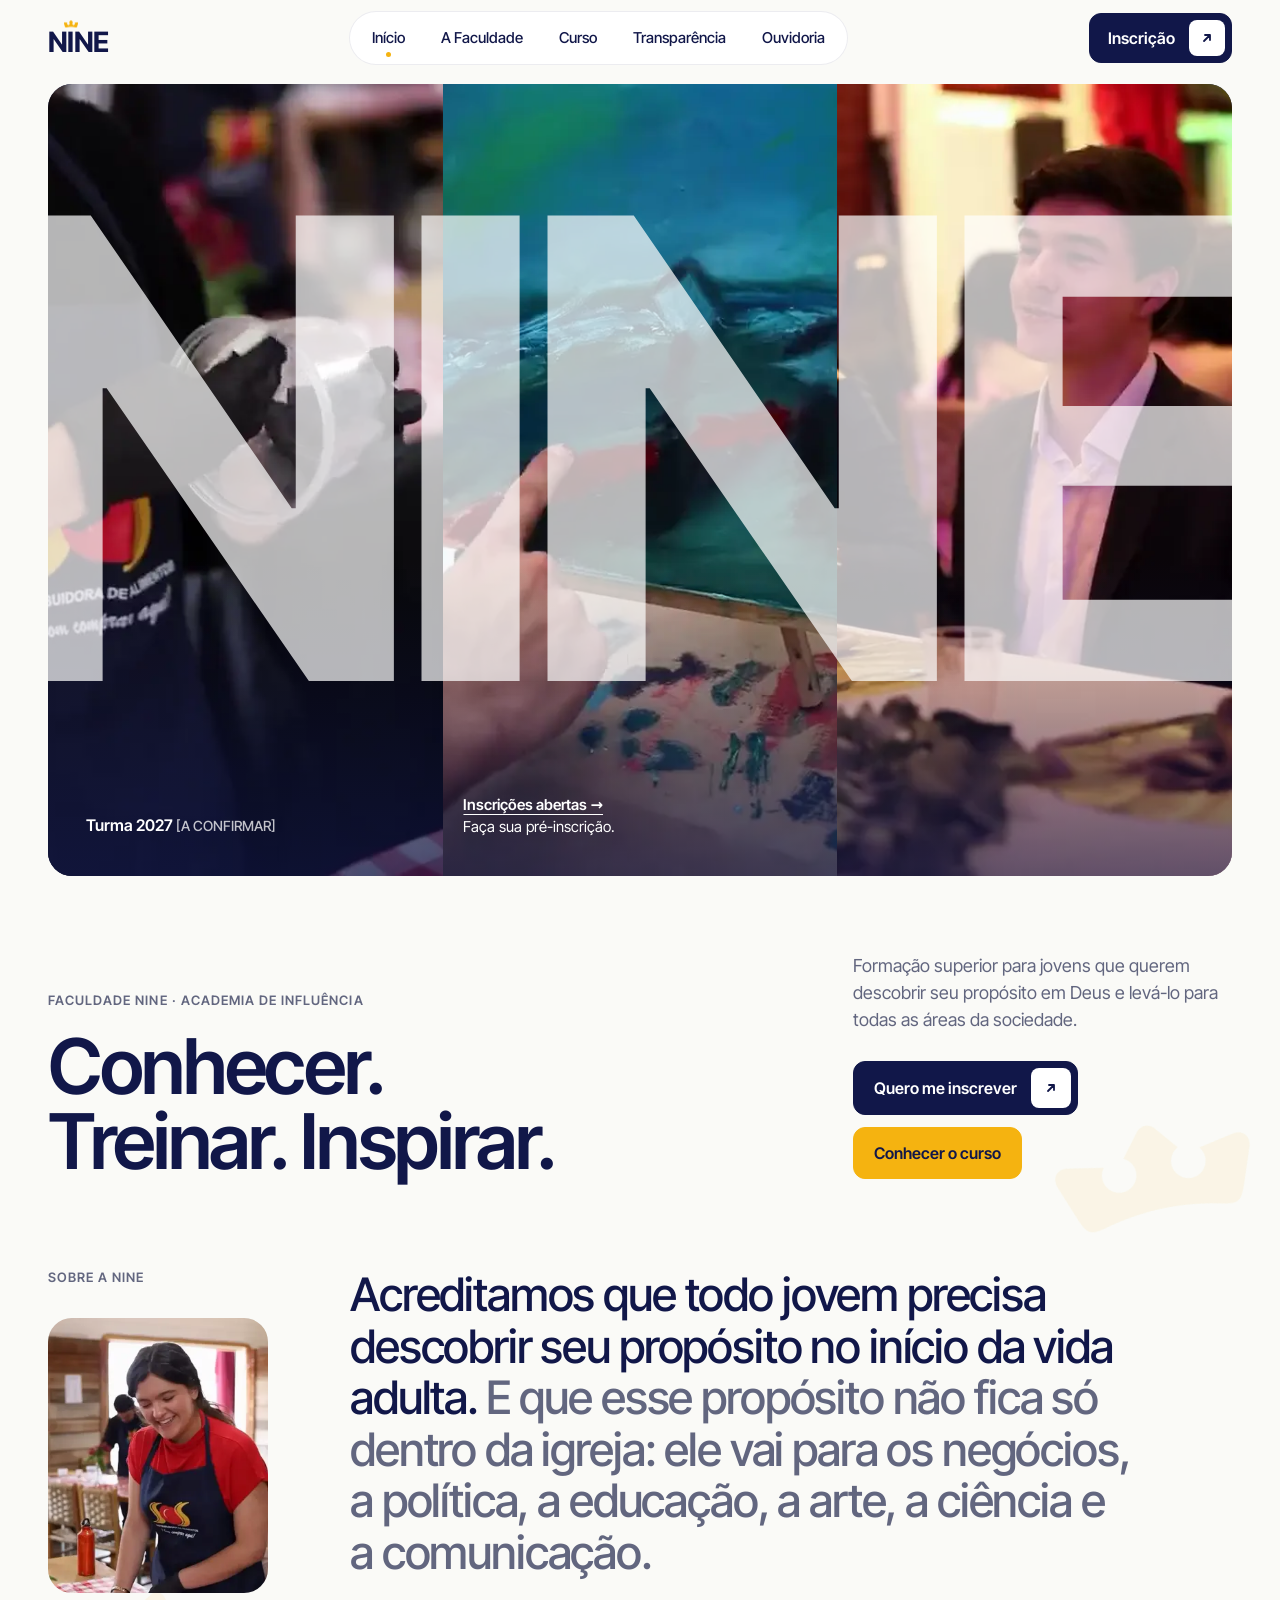
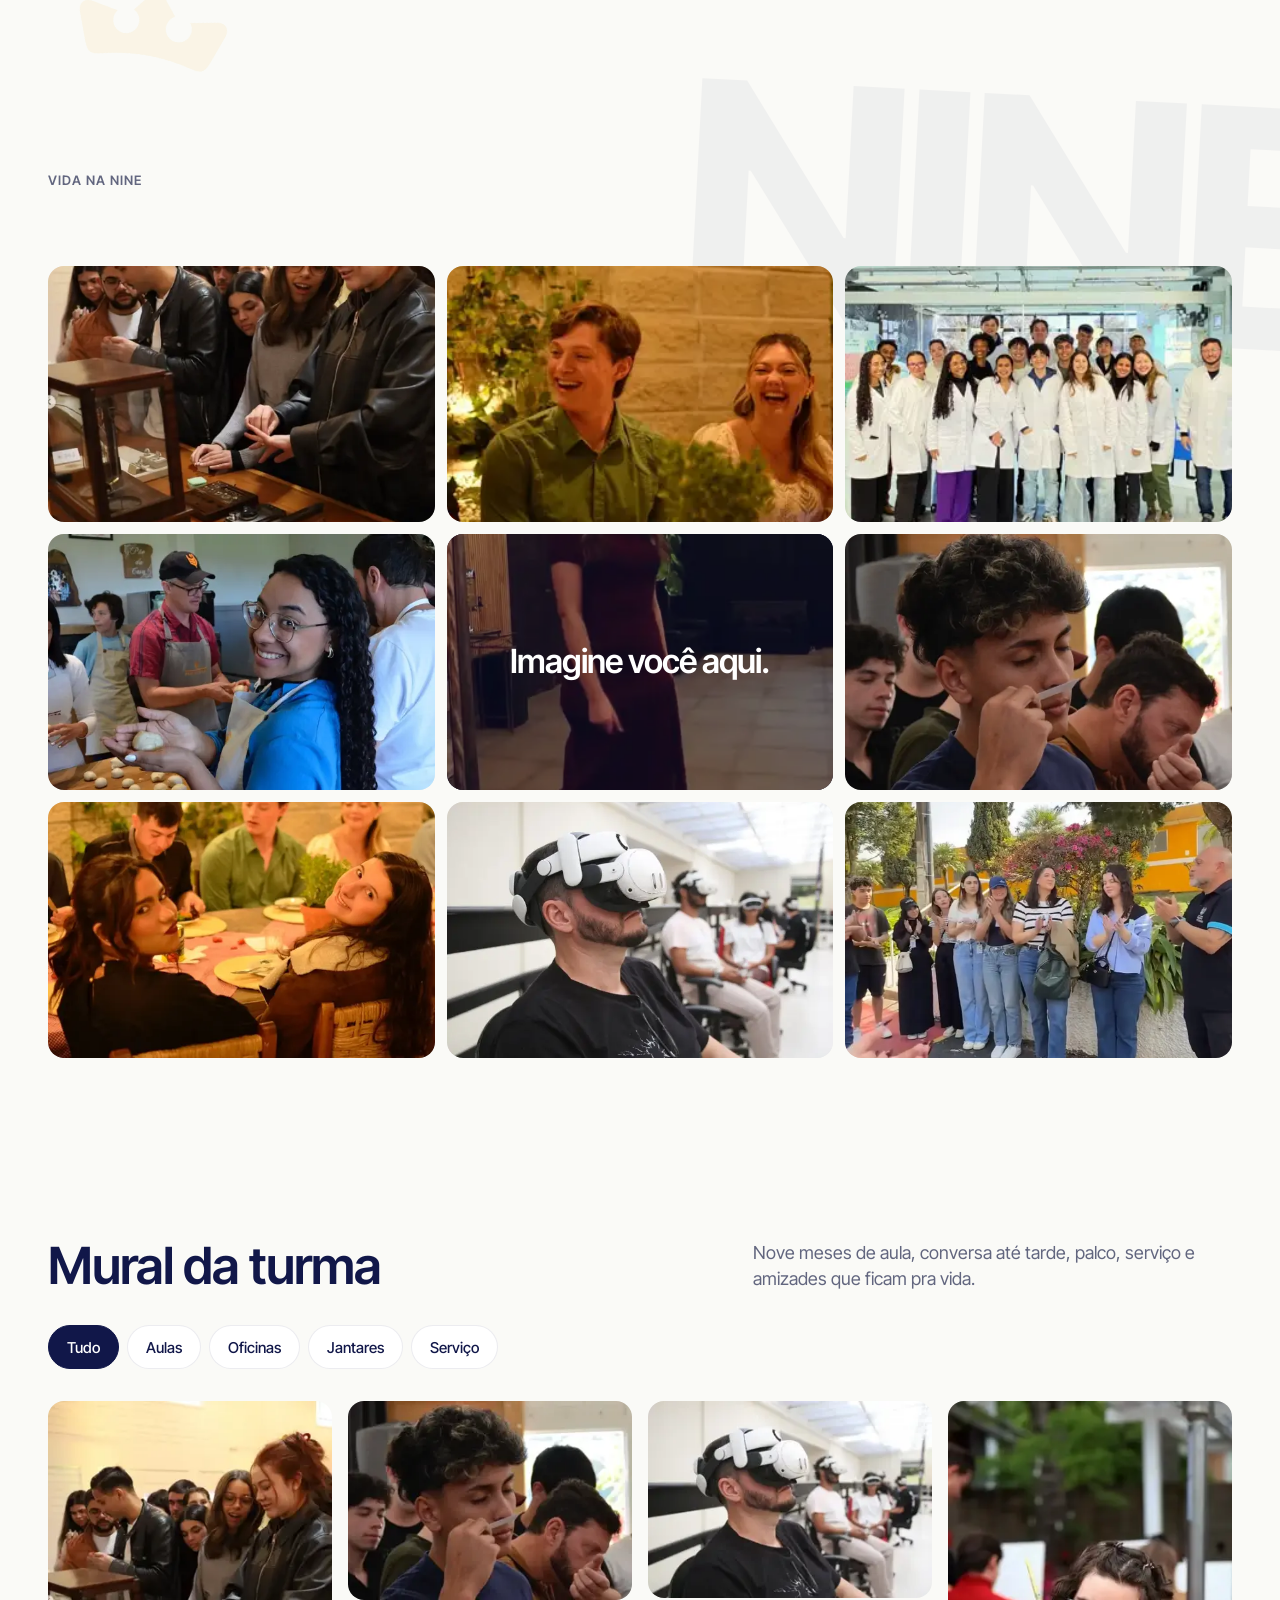
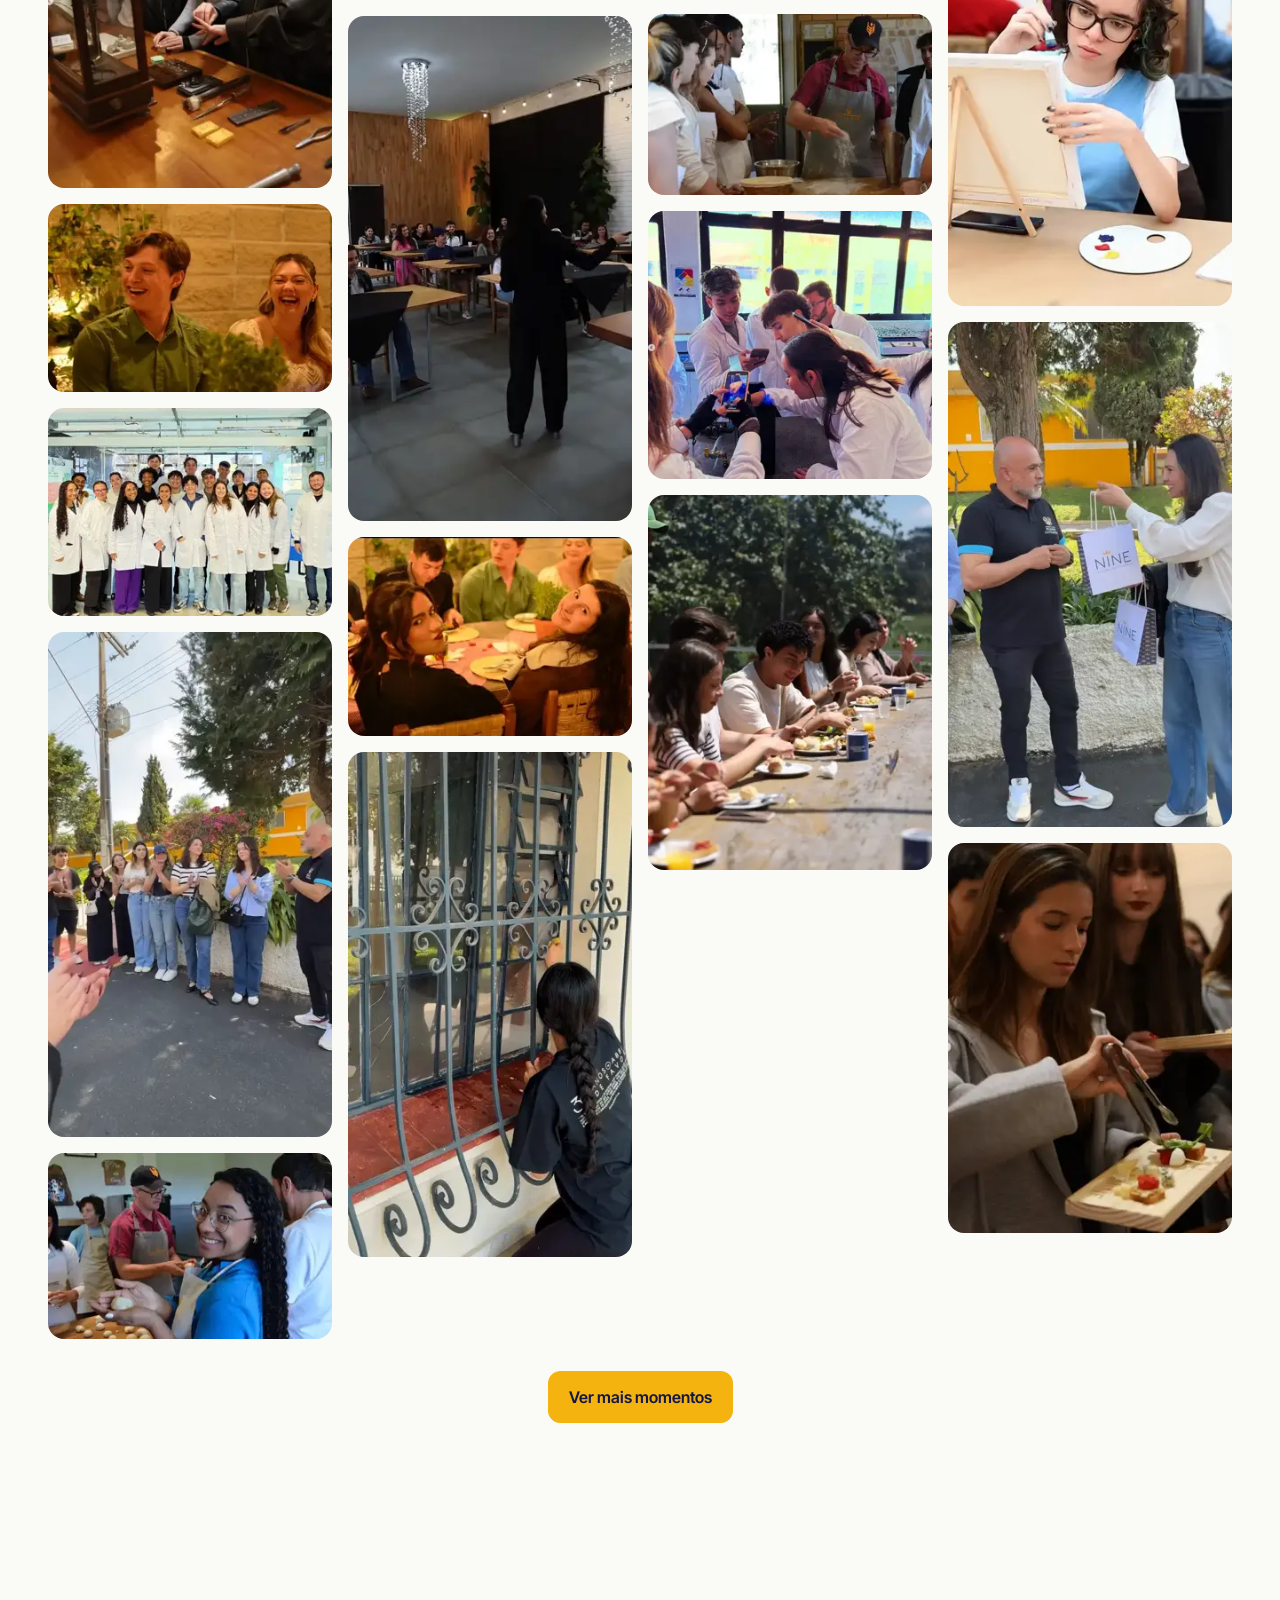
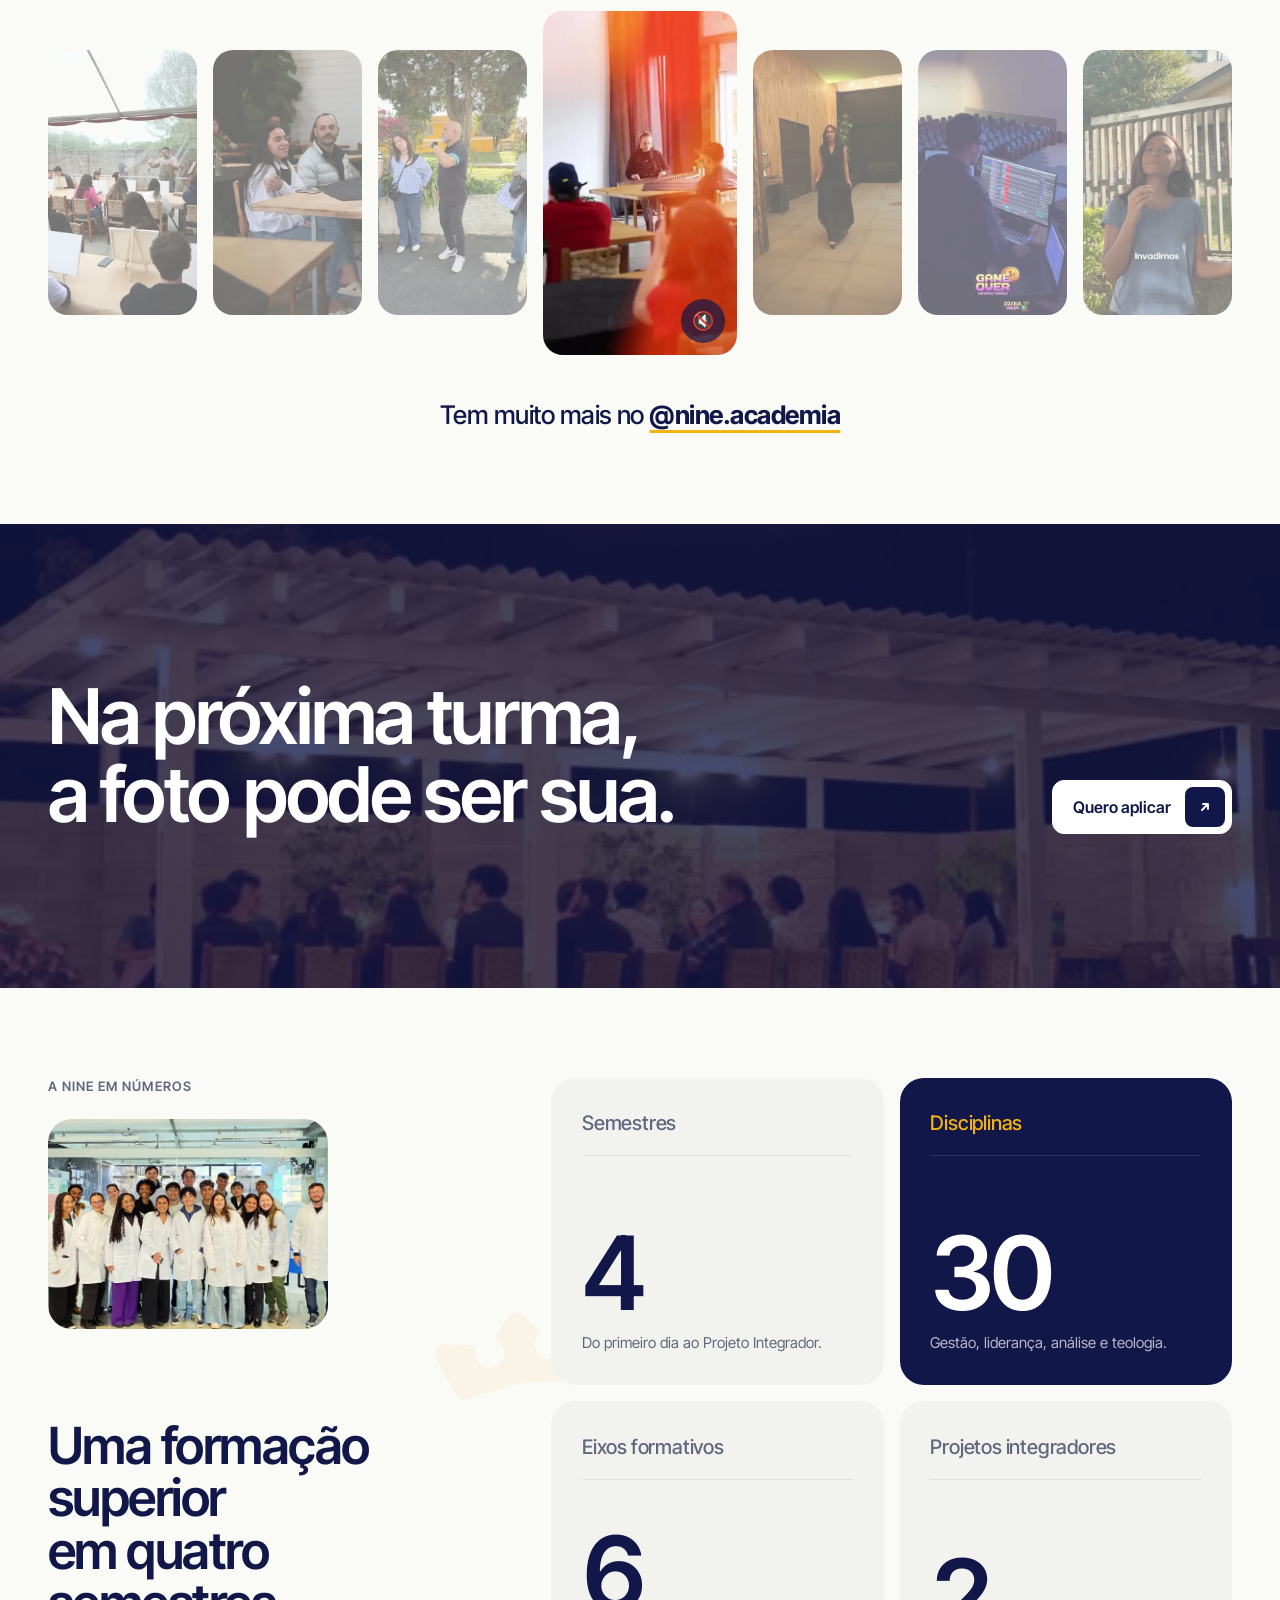
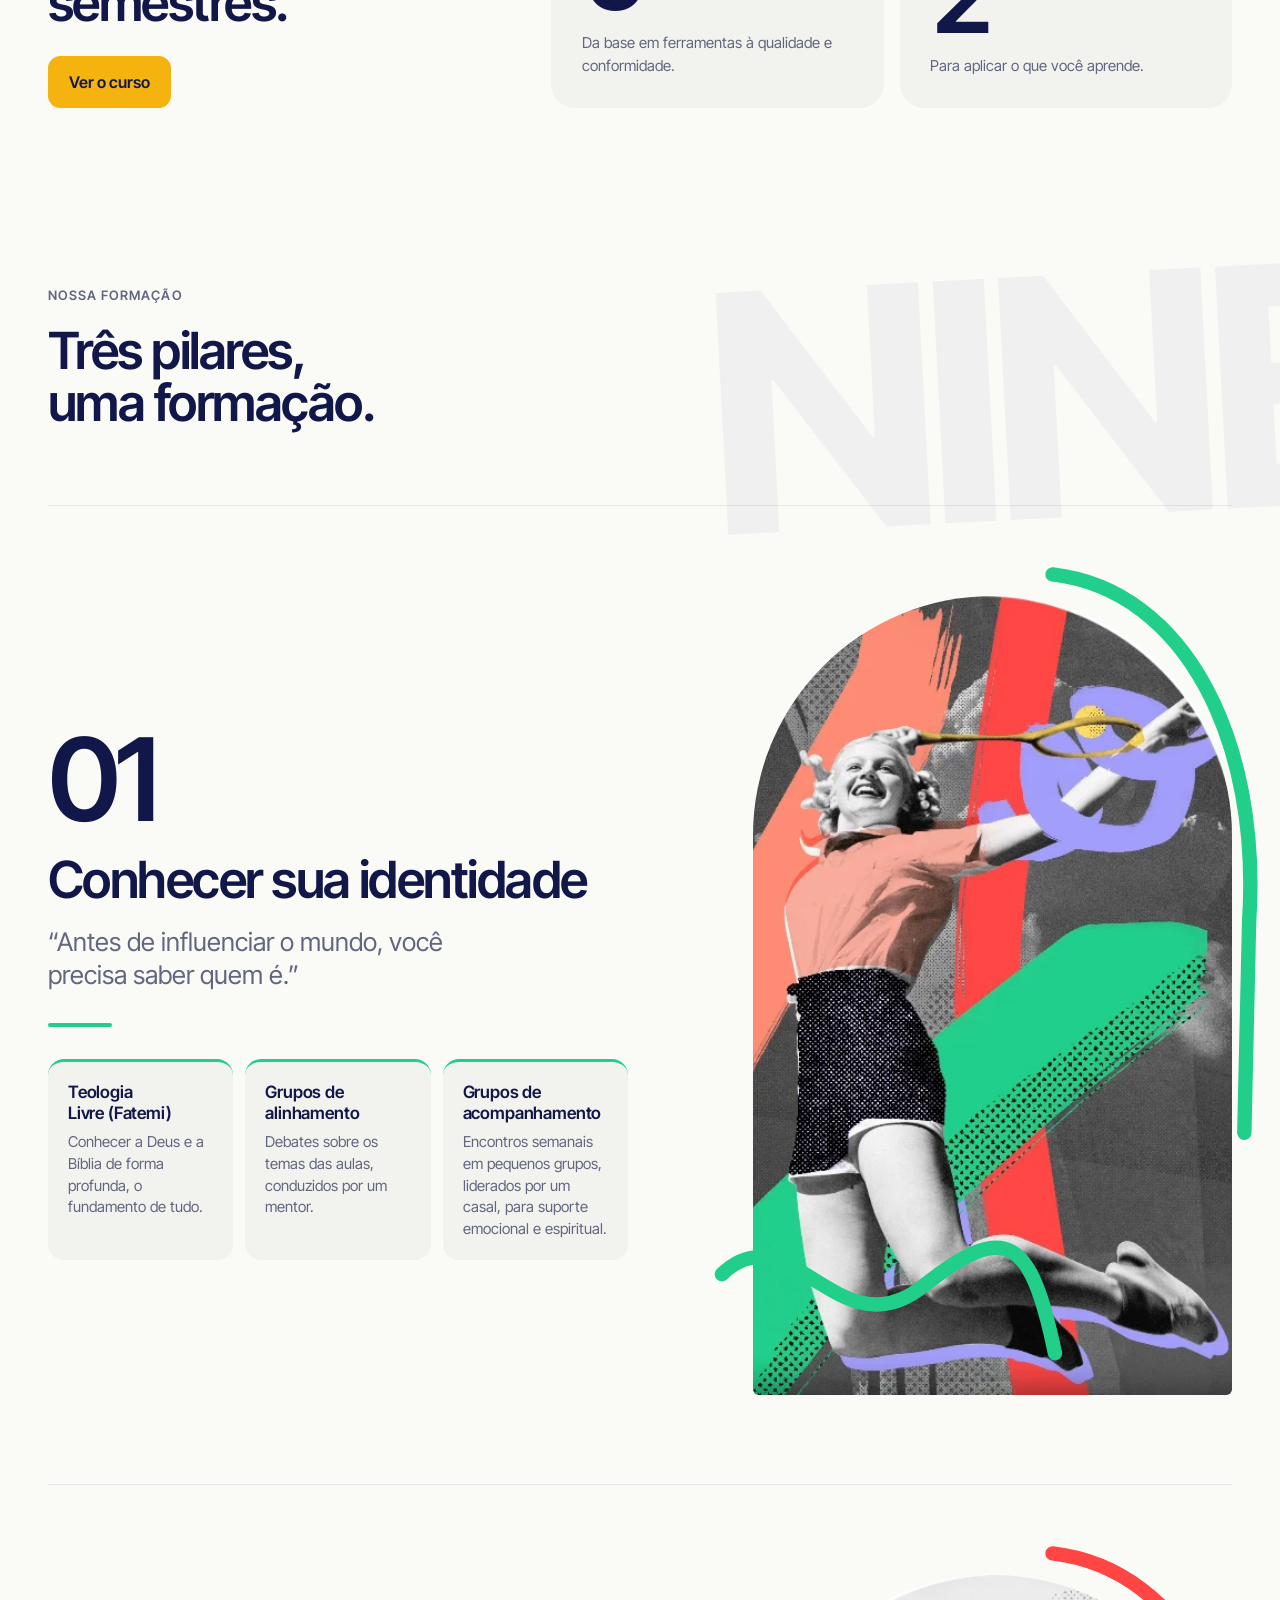
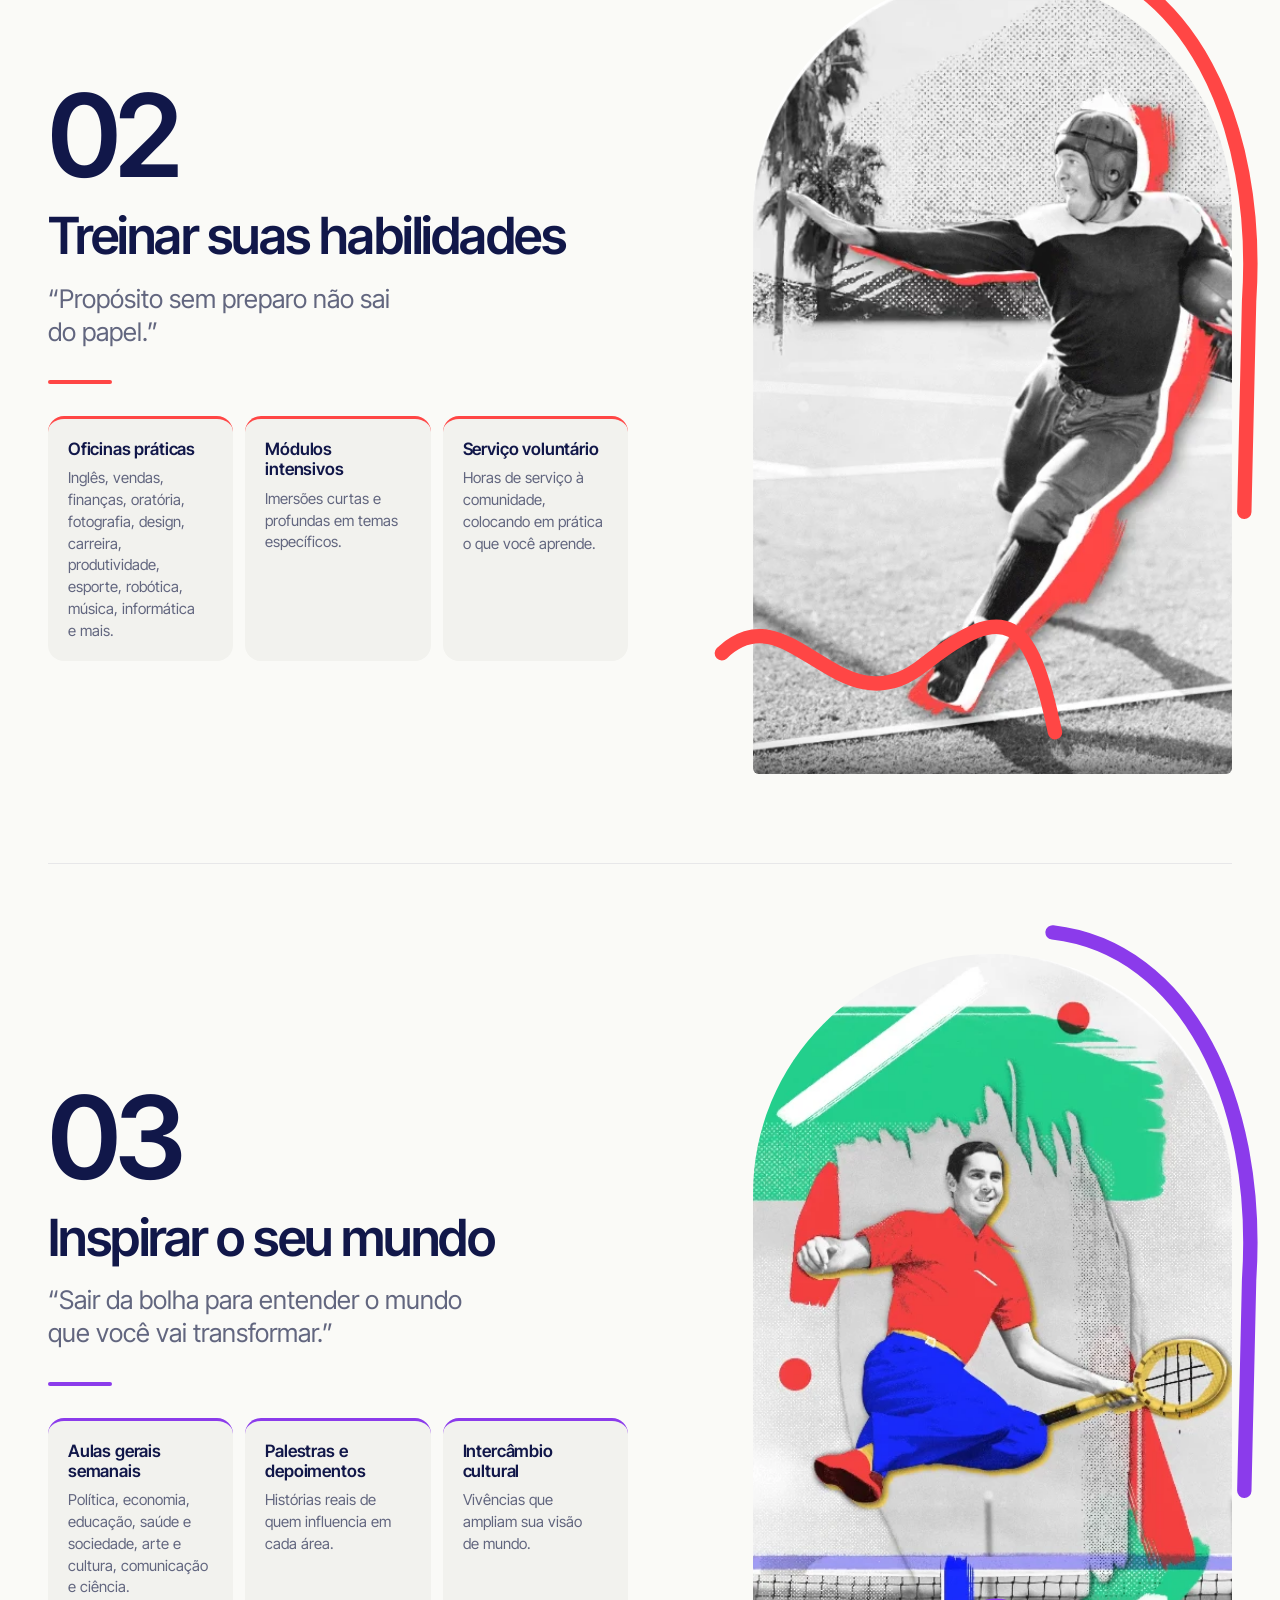
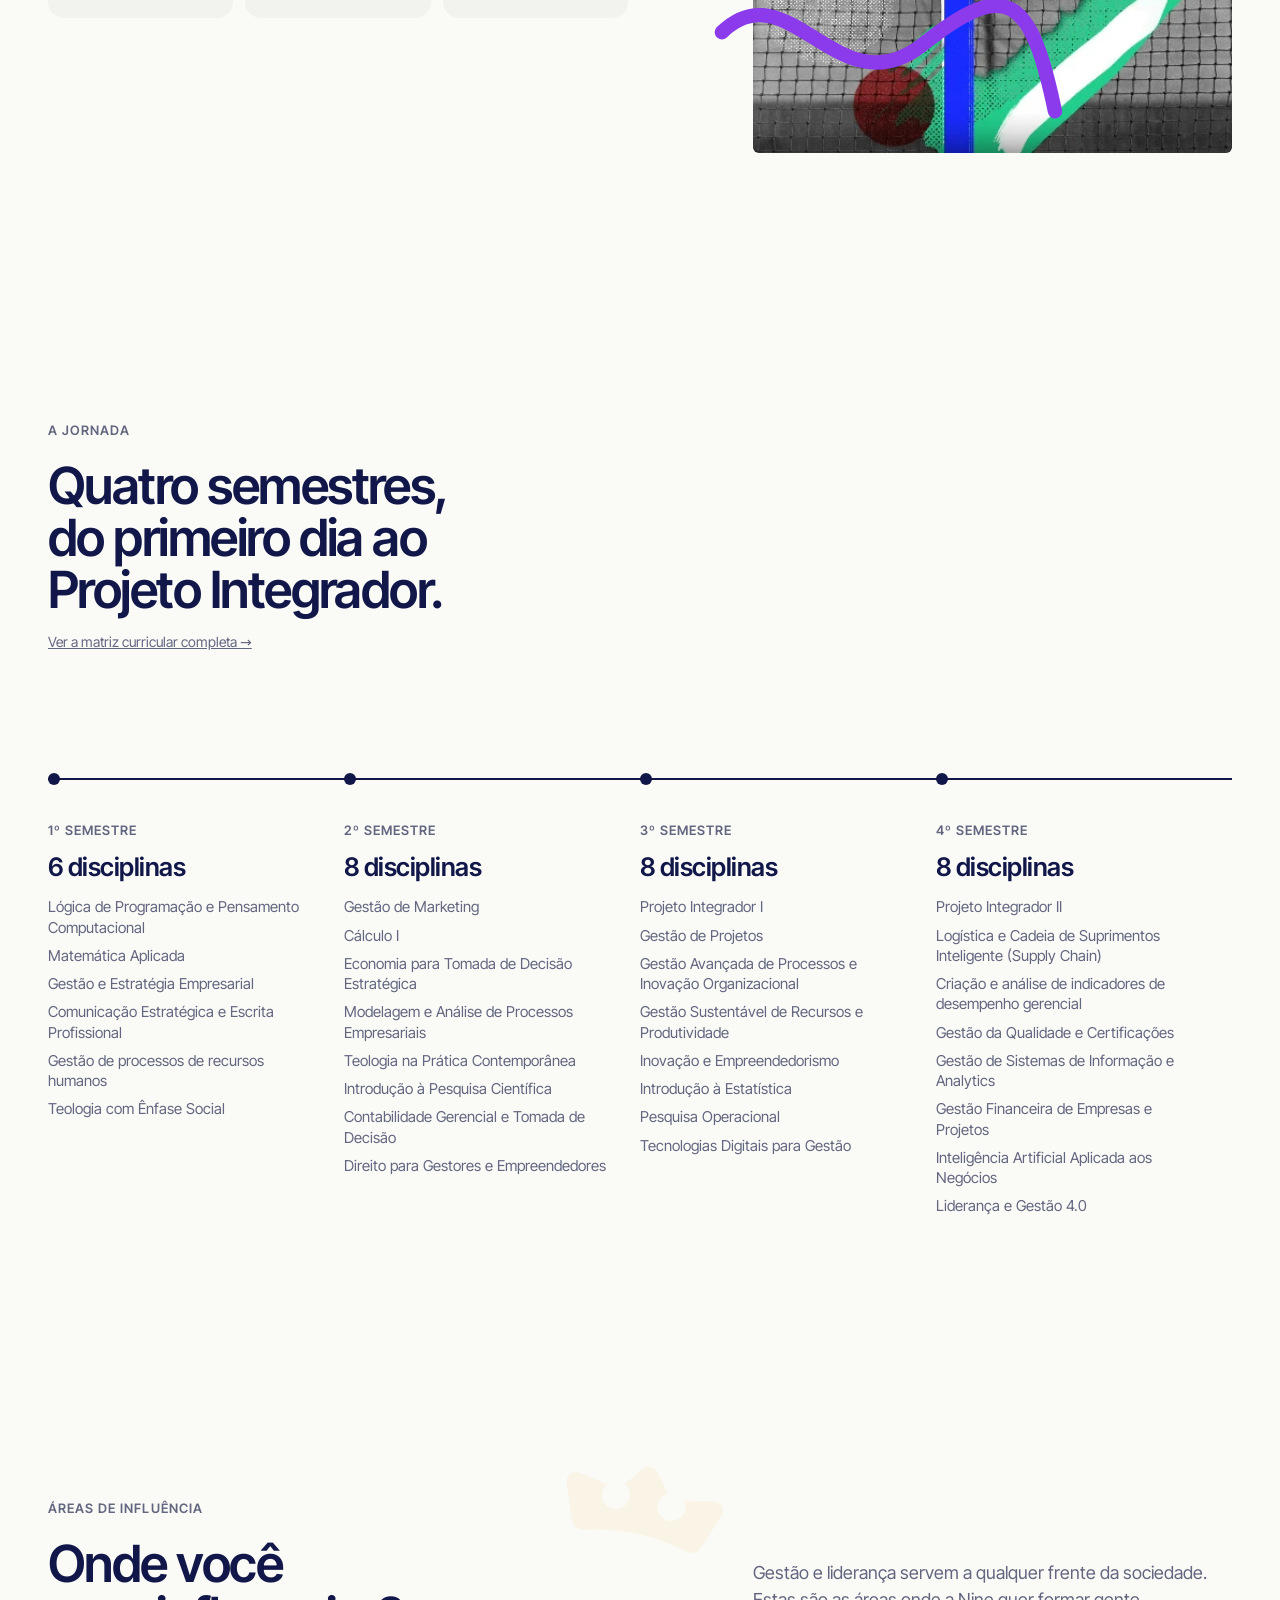
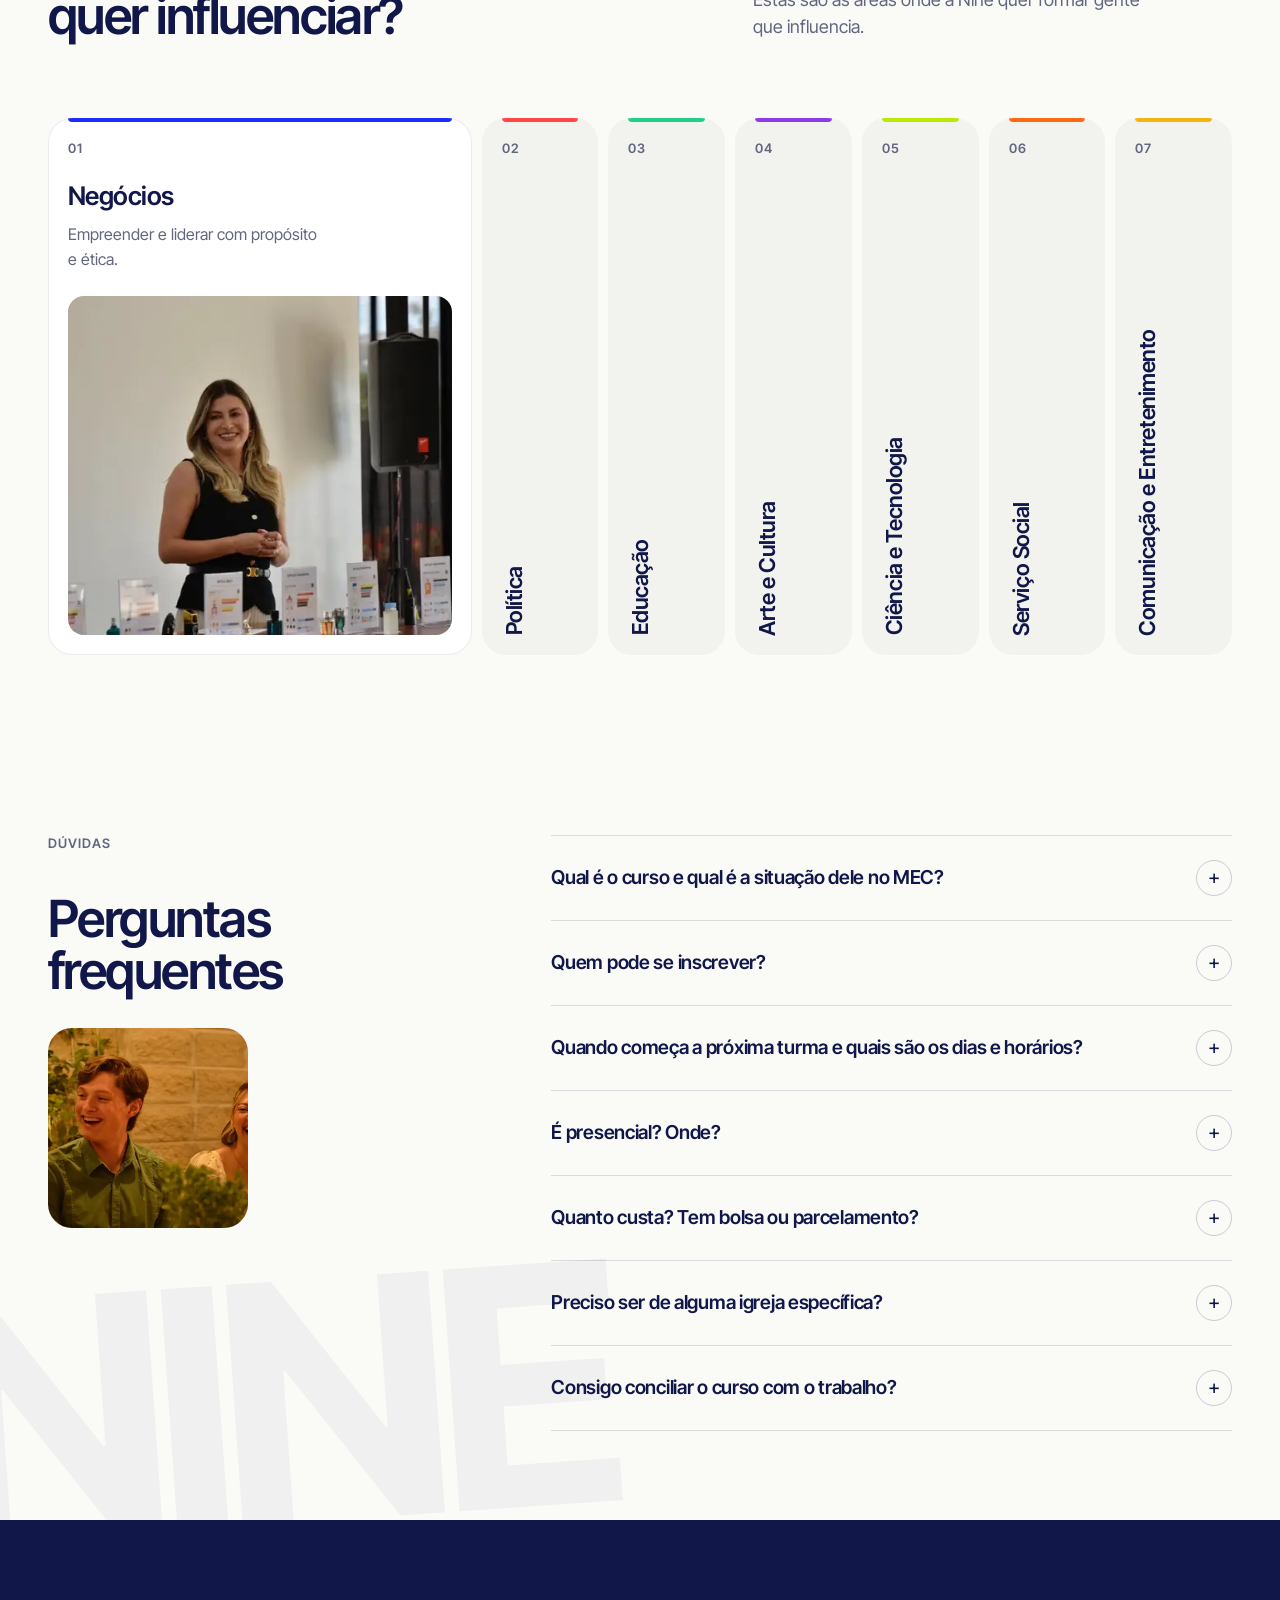
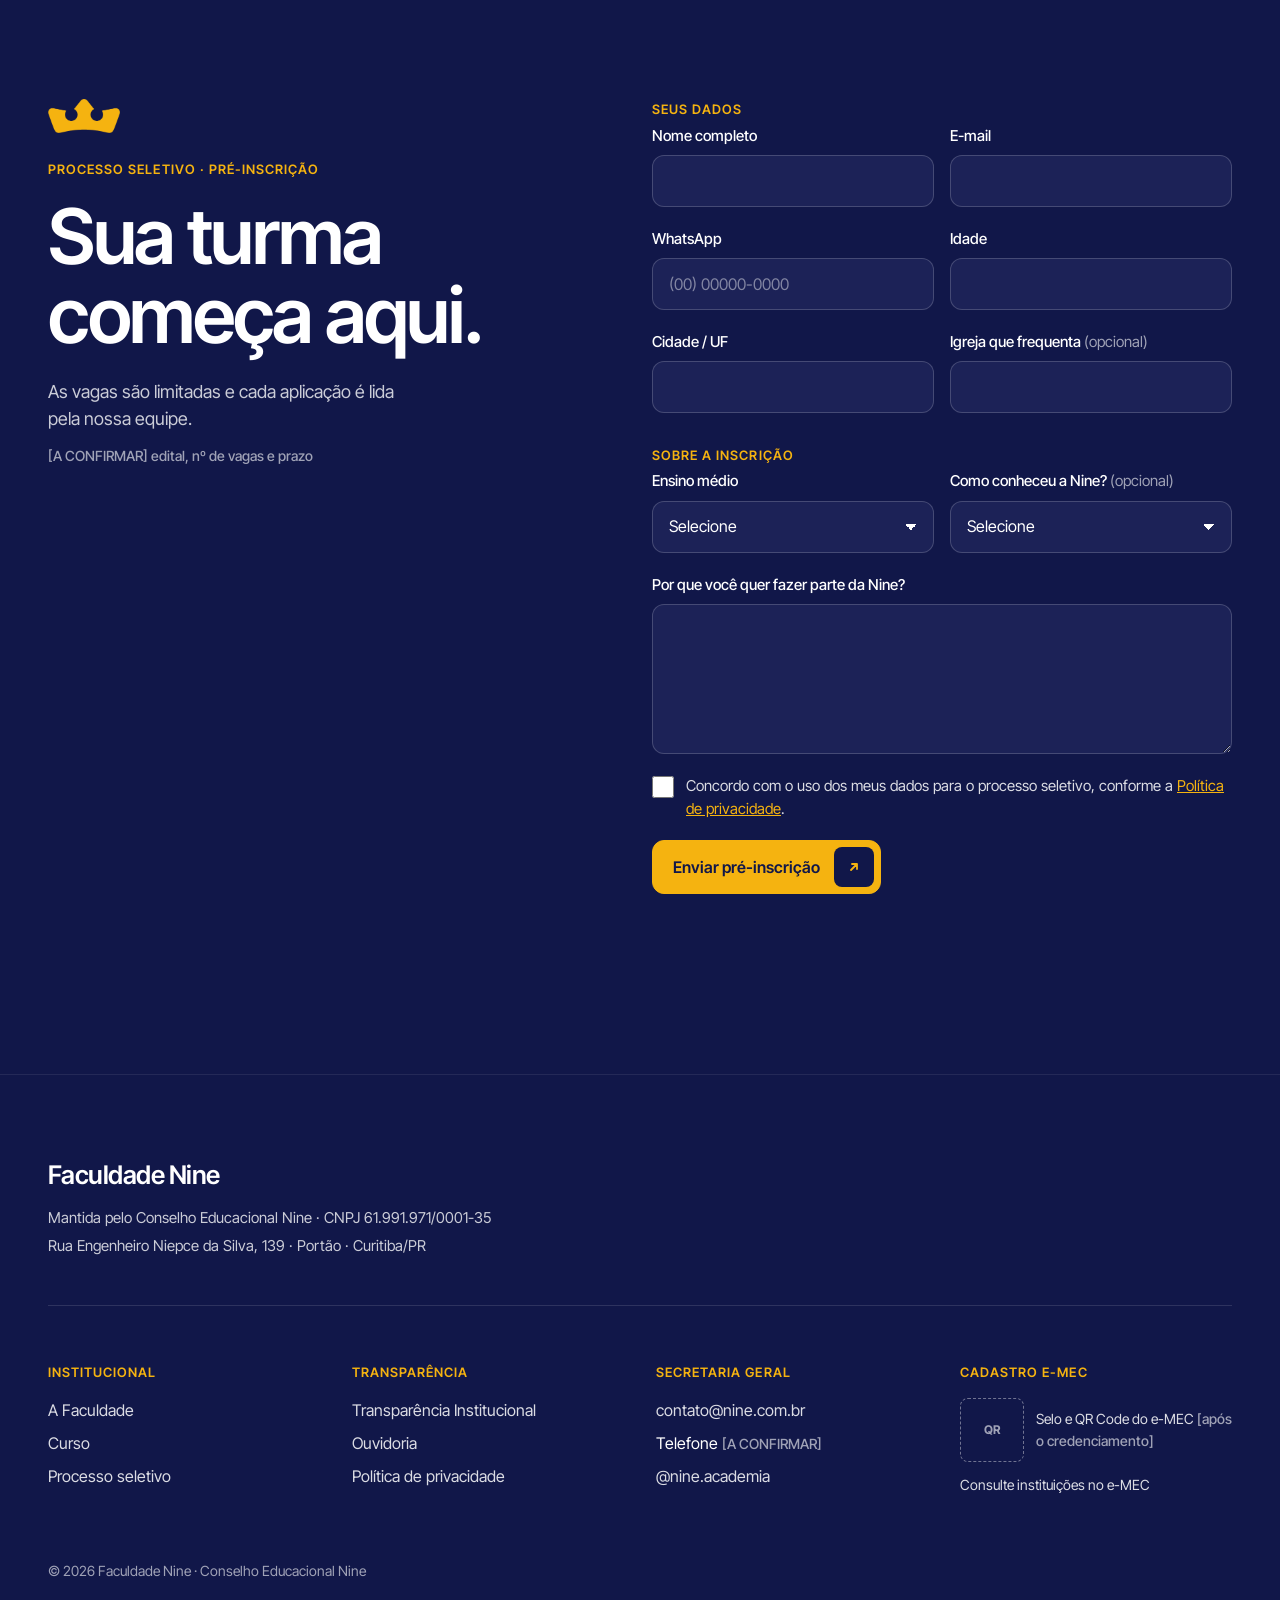
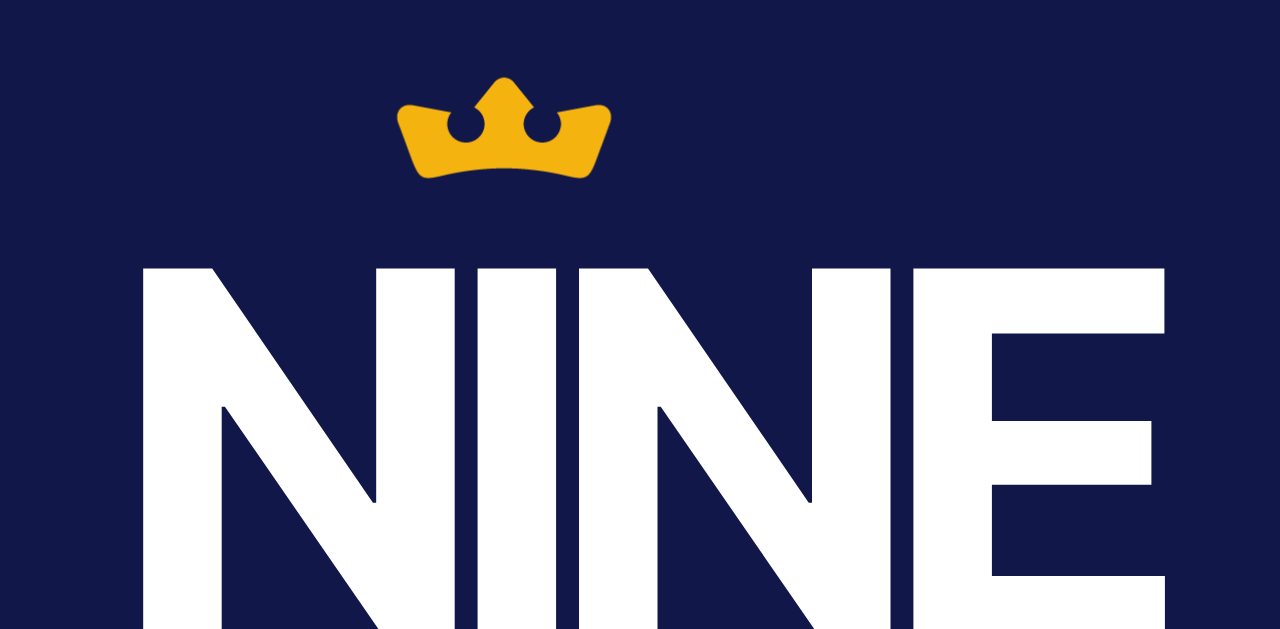
==== index.html @ c45bb71e "FAQ e matriz retráteis, filtro do mural, faixas azuis e CSS embutido - FAQ e semestres da matriz abr" ====
<!doctype html>
<html lang="pt-BR">
<head>
  <meta charset="utf-8">
  <meta name="viewport" content="width=device-width, initial-scale=1">
  <title>Faculdade Nine | Conhecer, Treinar, Inspirar</title>
  <meta name="description" content="Faculdade Nine: formação superior para jovens que querem descobrir seu propósito em Deus e levá-lo para todas as áreas da sociedade. Curitiba/PR.">
  <meta property="og:type" content="website">
  <meta property="og:locale" content="pt_BR">
  <meta property="og:title" content="Faculdade Nine">
  <meta property="og:description" content="Formação superior para jovens. Conhecer, Treinar, Inspirar.">
  <!-- [A CONFIRMAR] og:image 1200×630 com coroa + NINE (Fase 5) -->
  <link rel="icon" type="image/png" href="assets/logo/crown.png">
  <link rel="preload" as="font" type="font/woff2" href="assets/fonts/inter-tight-latin.woff2" crossorigin>
  <link rel="preload" as="image" href="assets/video/hero-1.webp" fetchpriority="high">
  <style id="css">:root{--navy:#111749;--navy-90:#1C2257;--gold:#F5B310;--paper:#FAFAF7;--paper-2:#F2F2EE;--ink:#111749;--ink-muted:#62667F;--line:rgba(17,23,73,.08);--green:#21CF8A;--coral:#FF4645;--violet:#8B3BEB;--blue:#1A2BFA;--lime:#BBEA00;--orange:#FF6A13;--ph:#DCDCE0;--ph-dark:#5E6175;--font:"Inter Tight",system-ui,-apple-system,"Segoe UI",sans-serif;--fs-mega:clamp(5rem,18vw,20rem);--fs-h1:clamp(2.75rem,6vw,5.5rem);--fs-h2:clamp(2rem,4vw,3.5rem);--fs-h3:clamp(1.25rem,2vw,1.75rem);--fs-body:clamp(1rem,1.1vw,1.125rem);--fs-label:.8125rem;--max:1440px;--gutter:24px;--margin:clamp(16px,4vw,48px);--r-card:24px;--r-btn:12px;--r-pill:999px;--r-arc:999px 999px 24px 24px;--space:clamp(96px,14vw,200px);--nav-h:76px}@font-face{font-family:"Inter Tight";font-style:normal;font-weight:400 700;font-display:swap;src:url("assets/fonts/inter-tight-latin.woff2") format("woff2")}*,*::before,*::after{box-sizing:border-box}*{margin:0}html{scroll-behavior:smooth;scroll-padding-top:var(--nav-h);overflow-y:scroll;-webkit-text-size-adjust:100%}body{font-family:var(--font);font-size:var(--fs-body);line-height:1.55;color:var(--ink);background:var(--paper);-webkit-font-smoothing:antialiased;overflow-x:clip}img,video,svg{display:block;max-width:100%}ul,ol{list-style:none;padding:0}a{color:inherit}button,input,select,textarea{font:inherit;color:inherit}h1,h2,h3,h4{font-weight:600;letter-spacing:-0.03em;line-height:1;text-wrap:balance}h1{font-size:var(--fs-h1);line-height:.98}h2{font-size:var(--fs-h2);line-height:1.02}h3{font-size:var(--fs-h3);line-height:1.1;letter-spacing:-0.02em}p{text-wrap:pretty}[hidden]{display:none !important}:focus{outline:2px solid var(--navy);outline-offset:3px;border-radius:4px}.aplicar :focus,.footer :focus,.menu :focus,.cta-band :focus{outline-color:var(--gold)}@media (prefers-reduced-motion:reduce){html{scroll-behavior:auto}*,*::before,*::after{transition-duration:.01ms !important;animation-duration:.01ms !important}}.sr-only{position:absolute;width:1px;height:1px;padding:0;margin:-1px;overflow:hidden;clip-path:inset(50%);white-space:nowrap;border:0}.a11y-bar a{position:absolute;left:16px;top:-100px;z-index:100;background:var(--navy);color:#fff;padding:12px 16px;border-radius:var(--r-btn)}.a11y-bar a:focus{top:16px}.noscript{padding:12px 16px;background:var(--navy);color:#fff;text-align:center}.crown{display:inline-block;aspect-ratio:214 / 101;background:url("assets/logo/crown.png") center / contain no-repeat}.container{width:100%;max-width:var(--max);margin-inline:auto;padding-inline:var(--margin)}.grid-12{display:grid;grid-template-columns:repeat(12,minmax(0,1fr));column-gap:var(--gutter)}main{position:relative;z-index:1}.section{padding-block:calc(var(--space) / 2)}.section-head{margin-bottom:clamp(40px,6vw,80px)}.section-head h2{max-width:16ch}.hero,.section{position:relative;overflow-x:clip}.wm-mark{position:absolute;z-index:-1;pointer-events:none;user-select:none}.wm-mark--crown{opacity:.08}.wm-mark--nine::before{content:"NINE"}.wm-mark--nine{font-size:clamp(8rem,26vw,26rem);font-weight:700;letter-spacing:-0.05em;line-height:.8;color:var(--navy);opacity:.04;white-space:nowrap}@media (max-width:767px){.wm-mark--crown{max-width:120px}}.label{font-size:var(--fs-label);font-weight:600;letter-spacing:.08em;text-transform:uppercase;color:var(--ink-muted);line-height:1.3}.label + h1,.label + h2{margin-top:20px}.lead{font-size:clamp(1.0625rem,1.4vw,1.3125rem);line-height:1.5;color:var(--ink-muted)}.muted{color:var(--ink-muted)}.tbc{color:var(--ink-muted);font-size:.875rem;font-weight:500}.tbc--dark{color:rgba(255,255,255,.6)}.tbc-note{margin-top:16px;font-size:.875rem;color:var(--ink-muted)}.ph{position:relative;display:grid;place-items:center;overflow:hidden;aspect-ratio:var(--ar,auto);background:var(--ph);color:#6E7183;border-radius:var(--r-card);font-size:.75rem;font-weight:600;letter-spacing:.06em;text-transform:uppercase;text-align:center}.ph>span{padding:12px;max-width:26ch}.ph--dark{background:var(--ph-dark);color:rgba(255,255,255,.7)}.photo{position:relative;overflow:hidden;aspect-ratio:var(--ar,auto);background:var(--paper-2);border-radius:var(--r-card)}.photo img,.photo video{position:absolute;inset:0;width:100%;height:100%;object-fit:cover}html:has(dialog[open]){overflow:hidden}.btn{display:inline-flex;align-items:center;gap:14px;min-height:52px;padding:6px 6px 6px 20px;background:var(--navy);color:#fff;border:1px solid var(--navy);border-radius:var(--r-btn);font-weight:600;font-size:1rem;text-decoration:none;cursor:pointer;transition:background-color .2s,color .2s}.btn:hover{background:var(--navy-90)}.btn__icon{display:grid;place-items:center;width:40px;height:40px;border-radius:8px;background:#fff;color:var(--navy)}.btn__icon svg{width:16px;height:16px;fill:none;stroke:currentColor;stroke-width:1.8;stroke-linecap:round;stroke-linejoin:round}.btn--ghost{background:var(--gold);color:var(--navy);border-color:var(--gold);padding-right:20px}.btn--ghost:hover{background:#FFC22E;border-color:#FFC22E}.btn--light{background:#fff;color:var(--navy);border-color:#fff}.btn--light:hover{background:var(--paper-2)}.btn--light .btn__icon{background:var(--navy);color:#fff}.btn--gold{background:var(--gold);color:var(--navy);border-color:var(--gold)}.btn--gold:hover{background:#ffc22e}.btn--gold .btn__icon{background:var(--navy);color:var(--gold)}.btn:disabled{opacity:.5;cursor:not-allowed}.btn-row{display:flex;flex-wrap:wrap;gap:12px}.wm{display:inline-flex;align-items:flex-end;font-weight:700;letter-spacing:-0.02em;line-height:1}.wm__i{position:relative}.wm__i .crown{position:absolute;left:50%;bottom:100%;width:.5em;transform:translate(-50%,-.02em)}.nav{position:fixed;inset:0 0 auto;z-index:50;height:var(--nav-h);display:flex;align-items:center;transition:transform .4s cubic-bezier(.2,.7,.2,1),background-color .3s}.nav.is-hidden{transform:translateY(-100%)}.nav.is-scrolled{background:rgba(250,250,247,.72);backdrop-filter:blur(12px);-webkit-backdrop-filter:blur(12px);border-bottom:1px solid var(--line)}.nav__inner{display:flex;align-items:center;justify-content:space-between;gap:16px}.logo{text-decoration:none;color:var(--navy);padding-top:10px}.logo .wm{font-size:1.75rem}.nav__pill{position:relative;background:#fff;border:1px solid var(--line);border-radius:var(--r-pill);padding:4px}.nav__pill ul{display:flex}.nav__pill a{display:block;padding:10px 18px;border-radius:var(--r-pill);font-size:.9375rem;font-weight:500;text-decoration:none;color:var(--navy)}.nav__pill a:hover{background:var(--paper-2)}.nav__pill a[aria-current="page"]{position:relative}.nav__pill a[aria-current="page"]::after{content:"";position:absolute;left:50%;bottom:3px;width:5px;height:5px;margin-left:-2.5px;border-radius:50%;background:var(--gold)}.nav__cta{min-height:48px;padding-left:18px}.nav__cta .btn__icon{width:36px;height:36px}.nav__burger{display:none;width:48px;height:48px;border-radius:var(--r-btn);background:var(--navy);border:0;cursor:pointer;place-content:center;gap:6px}.nav__burger span[aria-hidden]{display:block;width:20px;height:2px;background:#fff;border-radius:2px}.menu{position:fixed;inset:0;z-index:60;background:var(--navy);color:#fff;display:flex;flex-direction:column;justify-content:center;padding:var(--margin)}.menu__close{position:absolute;top:14px;right:var(--margin);width:48px;height:48px;background:transparent;border:1px solid rgba(255,255,255,.25);border-radius:var(--r-btn);color:#fff;font-size:1.75rem;line-height:1;cursor:pointer}.menu a{display:block;padding:8px 0;font-size:clamp(2.25rem,10vw,3.5rem);font-weight:600;letter-spacing:-0.03em;text-decoration:none}.menu .menu__apply{color:var(--gold)}@media (max-width:1023px){.nav__pill,.nav__cta{display:none}.nav__burger{display:grid}}.hero{padding-top:calc(var(--nav-h) + 8px)}.hero__card{position:relative;height:88vh;min-height:520px;max-height:960px;border-radius:var(--r-card);overflow:hidden;isolation:isolate;color:#fff}.hero__media{position:absolute;inset:-12% 0 0;display:flex;background:var(--navy)}.hero__media video{flex:1 1 0;min-width:0;height:100%;object-fit:cover}@media (max-width:767px){.hero__media video + video{display:none}}.hero__card::after{content:"";position:absolute;inset:0;z-index:1;pointer-events:none;background:linear-gradient(to top,rgba(17,23,73,.65),rgba(17,23,73,0) 40%)}.hero__wordmark{position:absolute;left:50%;top:46%;z-index:2;transform:translate(calc(-50% - .025em),-50%);font-size:clamp(6rem,50vw,48rem);font-weight:700;letter-spacing:-0.05em;line-height:.8;color:rgba(255,255,255,.7);white-space:nowrap;pointer-events:none}.hero__wordmark>span{display:block}.hero__wordmark>span::before{content:"NINE"}.hero__bar{position:absolute;inset:auto 0 0;z-index:3;display:grid;grid-template-columns:1fr 1fr 1fr;align-items:end;gap:24px;padding:clamp(20px,3vw,40px)}.hero__turma{font-weight:600}.hero__turma .tbc{color:rgba(255,255,255,.75)}.hero__news{max-width:34ch;text-decoration:none;font-size:.9375rem;line-height:1.45}.hero__news strong{display:block;font-weight:600;text-decoration:underline;text-underline-offset:4px}.hero__text{margin-top:clamp(40px,6vw,80px);row-gap:32px;align-items:end}.hero__head{grid-column:1 / span 7}.hero__side{grid-column:9 / span 4;display:grid;gap:28px}@media (max-width:1023px){.hero__head,.hero__side{grid-column:1 / -1}.hero__card{height:min(88svh,82vw)}}@media (max-width:767px){.hero__card{height:72vh;min-height:460px}.hero__bar{grid-template-columns:1fr;gap:12px}}.manifesto .grid-12{row-gap:32px}.manifesto__aside{grid-column:1 / span 3;display:grid;gap:32px;align-content:start}.manifesto__face{max-width:220px}.manifesto__text{grid-column:4 / -1;font-size:clamp(1.75rem,3.6vw,3.25rem);font-weight:500;line-height:1.12;letter-spacing:-0.025em;color:var(--navy)}@media (max-width:1023px){.manifesto__aside,.manifesto__text{grid-column:1 / -1}.manifesto__aside{grid-template-columns:1fr auto;align-items:start}.manifesto__face{width:112px}}.zoom{position:relative;display:grid;grid-template-columns:repeat(3,1fr);grid-template-rows:repeat(3,1fr);gap:12px;height:calc(100svh - var(--nav-h) - 32px);min-height:560px;max-height:960px}.zoom__ring{display:contents}.zoom__item,.zoom__center{border-radius:16px}.zoom__item:nth-child(-n+3){grid-row:1}.zoom__item:nth-child(4){grid-area:2 / 1}.zoom__item:nth-child(5){grid-area:2 / 3}.zoom__item:nth-child(n+6){grid-row:3}.zoom__center{grid-area:2 / 2;position:relative;overflow:hidden;background:var(--navy);color:#fff;display:grid;place-items:center}.zoom__center video{position:absolute;inset:0;width:100%;height:100%;object-fit:cover}.zoom__center::after{content:"";position:absolute;inset:0;background:rgba(17,23,73,.35)}.zoom__phrase{position:relative;z-index:1;font-size:clamp(1.25rem,2.6vw,2.5rem);font-weight:600;letter-spacing:-0.03em;line-height:1;padding:16px;text-align:center}@media (max-width:1023px){.zoom{display:block;height:auto;min-height:0;max-height:none}.zoom .zoom__center{aspect-ratio:4 / 5;max-height:80vh;width:100%}.zoom__item{aspect-ratio:4 / 3}.zoom__phrase{font-size:var(--fs-h1)}.zoom__ring{display:flex;gap:12px;margin-top:12px;overflow-x:auto;scroll-snap-type:x mandatory;scrollbar-width:none;margin-inline:calc(var(--margin) * -1);padding-inline:var(--margin)}.zoom__item{flex:0 0 62%;scroll-snap-align:start}}.mural{margin-top:var(--space)}.mural__head{row-gap:16px;align-items:end;margin-bottom:32px}.mural__title{grid-column:1 / span 6;font-size:var(--fs-h2)}.mural__sub{grid-column:8 / -1}.chips{display:flex;flex-wrap:wrap;gap:8px;margin-bottom:32px}.chip{min-height:44px;padding:8px 18px;border-radius:var(--r-pill);background:#fff;border:1px solid var(--line);color:var(--navy);font-size:.9375rem;font-weight:500;cursor:pointer}.chip:hover{border-color:rgba(17,23,73,.25)}.chip[aria-pressed="true"]{background:var(--navy);border-color:var(--navy);color:#fff}.masonry{columns:4;column-gap:16px}.masonry li{break-inside:avoid;margin-bottom:16px}.masonry figure{position:relative}.mural__open{display:block;width:100%;padding:0;border:0;background:var(--paper-2);border-radius:16px;overflow:hidden;cursor:zoom-in}.mural__open img{width:100%;height:auto;transition:transform .6s cubic-bezier(.2,.7,.2,1)}.masonry figcaption{margin-top:8px;font-size:.875rem;color:var(--ink-muted)}@media (hover:hover) and (pointer:fine){.masonry figcaption{position:absolute;left:8px;right:8px;bottom:8px;margin:0;padding:8px 12px;border-radius:10px;background:rgba(17,23,73,.82);color:#fff;opacity:0;transform:translateY(8px);transition:opacity .3s,transform .3s;pointer-events:none}.masonry figure:hover figcaption,.masonry figure:focus-within figcaption{opacity:1;transform:none}.masonry figure:hover img{transform:scale(1.05)}}.mural__more{display:flex;justify-content:center;margin-top:32px}@media (max-width:1023px){.masonry{columns:3}.mural__title,.mural__sub{grid-column:1 / -1}}@media (max-width:767px){.masonry{columns:2;column-gap:12px}.masonry li{margin-bottom:12px}.chips{flex-wrap:nowrap;overflow-x:auto;margin-inline:calc(var(--margin) * -1);padding-inline:var(--margin);scrollbar-width:none}.chip{flex:none}}.reels{margin-top:var(--space)}.reels__track{display:flex;align-items:center;gap:16px;overflow-x:auto;scroll-snap-type:x mandatory;scrollbar-width:none;margin-inline:calc(var(--margin) * -1);padding:8px var(--margin)}.reels__track li{flex:0 0 clamp(180px,17vw,240px);scroll-snap-align:center}.reels__track li.is-active{flex-basis:clamp(220px,21vw,300px)}.reels__track li{position:relative}.reel{display:block;width:100%;aspect-ratio:9 / 16;object-fit:cover;border-radius:20px;background:var(--paper-2);transition:opacity .4s}.reels__track li:not(.is-active) .reel{opacity:.55}.reel__pick{position:absolute;inset:0;border:0;background:none;border-radius:20px;cursor:pointer}.reels__track li.is-active .reel__pick{display:none}.reel__sound{position:absolute;right:12px;bottom:12px;width:44px;height:44px;border-radius:50%;border:0;background:rgba(17,23,73,.7);color:#fff;font-size:1.125rem;cursor:pointer}.reels__track li:not(.is-active) .reel__sound{display:none}.reels__more{margin-top:32px;text-align:center;font-size:var(--fs-h3);font-weight:500;letter-spacing:-0.02em}.reels__more a{font-weight:700;text-decoration-color:var(--gold);text-decoration-thickness:3px;text-underline-offset:6px}@media (min-width:1024px){.reels__track{overflow:visible}.reels__track li{flex:1 1 0}.reels__track li.is-active{flex:1.3 1 0}}@media (max-width:767px){.reels__track li{flex-basis:64%}.reels__track li.is-active{flex-basis:64%}}.cta-band{position:relative;background:var(--navy);color:#fff;overflow:hidden;isolation:isolate}.cta-band__bg{position:absolute;inset:0;z-index:-1;width:100%;height:100%;object-fit:cover;opacity:.22}.cta-band__inner{display:flex;flex-wrap:wrap;align-items:end;justify-content:space-between;gap:32px;padding-block:clamp(96px,12vw,180px)}.cta-band h2{font-size:var(--fs-h1);max-width:14ch}.numeros .grid-12{row-gap:40px}.numeros__aside{grid-column:1 / span 4;display:flex;flex-direction:column;gap:24px}.numeros__aside h2{max-width:12ch}.numeros__face{max-width:280px}.numeros__foot{margin-top:auto;display:grid;gap:28px;justify-items:start}.numeros__cards{grid-column:6 / -1;display:grid;grid-template-columns:1fr 1fr;gap:16px}.stat{display:flex;flex-direction:column;min-height:clamp(240px,24vw,320px);padding:clamp(20px,2.4vw,32px);background:var(--paper-2);border-radius:var(--r-card)}.stat__label{padding-bottom:16px;border-bottom:1px solid var(--line);font-size:1.25rem;font-weight:500;color:var(--ink-muted);letter-spacing:-0.01em}.stat__num{font-variant-numeric:tabular-nums;margin-top:auto;font-size:clamp(4rem,8vw,7rem);font-weight:600;letter-spacing:-0.05em;line-height:.9}.stat__note{margin-top:12px;font-size:.9375rem;color:var(--ink-muted)}.stat__num [data-count]{display:inline-block;min-width:2ch}.stat--navy{background:var(--navy);color:#fff}.stat--navy .stat__label{color:var(--gold);border-color:rgba(255,255,255,.12)}.stat--navy .stat__note{color:rgba(255,255,255,.7)}@media (max-width:1023px){.numeros__aside,.numeros__cards{grid-column:1 / -1}.numeros__face{max-width:240px}}@media (max-width:479px){.numeros__cards{gap:10px}.stat{min-height:200px;padding:18px}.stat__label{font-size:1rem}.stat__note{font-size:.875rem}}.pilar{display:grid;grid-template-columns:repeat(12,minmax(0,1fr));column-gap:var(--gutter);row-gap:48px;align-items:center;padding-block:clamp(48px,7vw,100px);border-top:1px solid var(--line)}.pilar__text{grid-column:1 / span 6}.pilar__media{grid-column:8 / -1}.pilar__num{font-size:clamp(4rem,9vw,8rem);font-weight:600;letter-spacing:-0.05em;line-height:.85;color:var(--navy)}.pilar h3{margin-top:24px;font-size:var(--fs-h2);line-height:1.02;letter-spacing:-0.03em}.pilar__quote{margin-top:20px;font-size:var(--fs-h3);line-height:1.3;color:var(--ink-muted);max-width:30ch}.pilar__bar{display:block;width:64px;height:4px;margin-top:32px;border-radius:4px;background:var(--accent)}.pilar__items{margin-top:32px;display:grid;grid-template-columns:repeat(3,1fr);gap:12px}.pilar__items li{padding:20px;background:var(--paper-2);border-radius:16px;border-top:3px solid var(--accent)}.pilar__items h4{font-size:1.0625rem;letter-spacing:-0.01em;line-height:1.2}.pilar__items p{margin-top:8px;font-size:.9375rem;line-height:1.45;color:var(--ink-muted)}.pilar__media{position:relative;max-width:480px;width:100%;margin-inline:auto}.arc{aspect-ratio:3 / 5;border-radius:var(--r-arc);overflow:hidden;background:var(--paper-2)}.arc img{width:100%;height:100%;object-fit:cover}.brush{position:absolute;inset:0;overflow:visible;pointer-events:none}.brush path{fill:none;stroke:var(--accent);stroke-width:12;stroke-linecap:round;stroke-linejoin:round}@media (max-width:1199px){.pilar__items{grid-template-columns:1fr}}@media (max-width:1023px){.pilar__text,.pilar__media{grid-column:1 / -1}.pilar__media{order:-1}.pilar__media{max-width:400px;width:calc(100% - 24px);margin-inline:12px 0}}.jornada__wrap{position:relative;overflow:hidden;isolation:isolate;padding-block:24px 64px}.jornada__line{display:none}.jornada__track{display:grid;grid-template-columns:repeat(4,minmax(0,1fr));padding-block:24px 40px}.station{position:relative;padding:40px 24px 0 0;border-top:2px solid var(--navy)}.station::before{content:"";position:absolute;top:-7px;left:0;width:12px;height:12px;border-radius:50%;background:var(--navy)}.station__month{font-size:var(--fs-label);font-weight:600;letter-spacing:.08em;text-transform:uppercase;color:var(--ink-muted)}.station__focus{margin-top:12px;font-size:var(--fs-h3);font-weight:600;letter-spacing:-0.02em;line-height:1.15;max-width:12ch}.station__text{margin-top:12px}.station__list{margin-top:16px;display:grid;gap:8px;font-size:.9375rem;line-height:1.35;color:var(--ink-muted)}.station--mark{flex-basis:clamp(240px,22vw,300px);border-top-color:var(--gold)}.station--mark::before{width:18px;height:18px;top:-10px;background:var(--gold);box-shadow:0 0 0 4px var(--paper)}.station--mark .station__focus{padding:12px 16px;margin-right:16px;background:var(--navy);color:#fff;border-radius:var(--r-btn);max-width:none}@media (max-width:1023px){.jornada__wrap{padding-block:0}.jornada__track{grid-template-columns:1fr;padding-block:0}.station{border-top:0;border-left:2px solid var(--navy);padding:0 0 36px 32px}.station::before{top:2px;left:-7px}.station--mark{border-left-color:var(--gold)}.station--mark::before{left:-10px}.station__focus{max-width:none}}.trilhas .section-head{row-gap:20px;align-items:end}.trilhas__head{grid-column:1 / span 6}.trilhas__head h2{max-width:14ch}.trilhas__sub{grid-column:8 / -1}.paths{display:flex;gap:10px;height:clamp(480px,42vw,580px)}.path{position:relative;flex:1 1 0;min-width:0;overflow:hidden;display:flex;flex-direction:column;padding:20px;background:var(--paper-2);border-radius:var(--r-card);cursor:pointer;outline-offset:3px;transition:flex-grow .6s cubic-bezier(.2,.7,.2,1),background-color .3s}.path::before{content:"";position:absolute;left:20px;right:20px;top:0;height:4px;border-radius:0 0 4px 4px;background:var(--accent)}.path__n{font-size:var(--fs-label);font-weight:600;letter-spacing:.08em;color:var(--ink-muted)}.path h3{margin-top:auto;font-size:1.375rem;letter-spacing:-0.02em;white-space:nowrap;writing-mode:vertical-rl;transform:rotate(180deg)}.path p,.path__img{display:none}.path__img{aspect-ratio:16 / 10;flex:none;margin-top:16px;border-radius:16px}@media (min-width:1024px){.path.is-open{flex-grow:5;background:#fff;box-shadow:inset 0 0 0 1px var(--line)}.path.is-open h3{writing-mode:horizontal-tb;transform:none;font-size:var(--fs-h3);white-space:normal;margin-top:24px}.path.is-open :is(p,.path__img){display:block}.path.is-open .path__img{display:grid;margin-top:24px;flex:1 1 0;min-height:180px;aspect-ratio:auto}.path p{margin-top:12px;color:var(--ink-muted);max-width:32ch}}@media (max-width:1023px){.trilhas__head,.trilhas__sub{grid-column:1 / -1}.paths{height:auto;overflow-x:auto;scroll-snap-type:x mandatory;scrollbar-width:none;margin-inline:calc(var(--margin) * -1);padding-inline:var(--margin);gap:12px}.path{flex:0 0 min(78%,340px);scroll-snap-align:start;min-height:380px;background:#fff;box-shadow:inset 0 0 0 1px var(--line)}.path h3{writing-mode:horizontal-tb;transform:none;margin-top:20px;font-size:var(--fs-h3);white-space:normal}.path p{display:block;margin-top:10px;color:var(--ink-muted)}.path__img{display:grid;margin-top:auto;aspect-ratio:1}}.mentores__grid{display:grid;grid-template-columns:repeat(4,1fr);gap:16px}.mentor img{filter:grayscale(1);transition:filter .4s}.mentor:hover img{filter:none}.mentor h3{margin-top:16px;font-size:1.25rem}.mentor p{color:var(--ink-muted);font-size:.9375rem}.parceria{margin-top:48px;display:flex;flex-wrap:wrap;gap:8px 16px;align-items:baseline;font-weight:600}.depo__grid{display:grid;grid-template-columns:repeat(3,1fr);gap:24px}.depo .reel{margin-bottom:20px;max-width:300px}.depo__before{color:var(--ink-muted)}.depo__after{margin-top:8px;font-weight:600}.depo .label{display:block;margin-bottom:4px}.depo__who{margin-top:12px;font-size:.875rem;color:var(--ink-muted)}@media (max-width:1023px){.mentores__grid{grid-template-columns:repeat(2,1fr)}.depo__grid{grid-template-columns:1fr;max-width:420px}}.faq .grid-12{row-gap:40px}.faq__head{grid-column:1 / span 4;display:grid;gap:20px;align-content:start}.faq__face{max-width:200px;margin-top:12px}.faq__list{grid-column:6 / -1;border-top:1px solid rgba(17,23,73,.14)}.faq details{border-bottom:1px solid rgba(17,23,73,.14);overflow:hidden}.faq summary{display:flex;justify-content:space-between;align-items:center;gap:24px;padding:24px 0;font-size:clamp(1.0625rem,1.5vw,1.375rem);font-weight:600;letter-spacing:-0.015em;cursor:pointer;list-style:none}.faq summary::-webkit-details-marker{display:none}.faq summary::after{content:"+";flex:none;display:grid;place-items:center;width:36px;height:36px;border-radius:50%;border:1px solid rgba(17,23,73,.2);font-weight:400;font-size:1.25rem}.faq details[open] summary::after{content:"−";background:var(--navy);color:#fff;border-color:var(--navy)}.faq details p{padding:0 48px 24px 0}@media (max-width:1023px){.faq__head,.faq__list{grid-column:1 / -1}.faq__face{display:none}}.aplicar{position:relative;z-index:1;background:var(--navy);color:#fff;padding-block:var(--space)}.aplicar .grid-12{row-gap:48px}.aplicar__head{grid-column:1 / span 5;align-self:start}.aplicar__crown{display:block;width:72px;margin-bottom:28px}.aplicar h2{font-size:var(--fs-h1);max-width:10ch}.aplicar .lead{margin-top:24px;color:rgba(255,255,255,.78);max-width:36ch}.aplicar .tbc{display:block;margin-top:12px}.form{grid-column:7 / -1;display:grid;grid-template-columns:1fr 1fr;gap:20px 16px}.form fieldset{grid-column:1 / -1;display:grid;grid-template-columns:1fr 1fr;gap:20px 16px;min-width:0;margin:0;padding:0;border:0}.form legend{grid-column:1 / -1;padding:0 0 4px;font-size:var(--fs-label);font-weight:600;letter-spacing:.08em;text-transform:uppercase;color:var(--gold)}.form fieldset + fieldset{margin-top:12px}.field{display:grid;gap:8px;align-content:start}.field--full{grid-column:1 / -1}.field label{font-size:.9375rem;font-weight:500}.field .opt{color:rgba(255,255,255,.6);font-weight:400}.field input:not([type="checkbox"]),.field select,.field textarea{width:100%;min-height:52px;padding:12px 16px;background:var(--navy-90);color:#fff;border:1px solid rgba(255,255,255,.18);border-radius:var(--r-btn)}.field select{appearance:none;background-image:linear-gradient(45deg,transparent 50%,#fff 50%),linear-gradient(135deg,#fff 50%,transparent 50%);background-position:calc(100% - 22px) 50%,calc(100% - 16px) 50%;background-size:6px 6px;background-repeat:no-repeat;padding-right:44px}.field select option{color:var(--navy);background:#fff}.field textarea{resize:vertical}.field :is(input,select,textarea):focus{outline:2px solid var(--gold);outline-offset:1px;border-color:transparent}.field input::placeholder{color:rgba(255,255,255,.45)}.field--check{display:flex;align-items:flex-start;gap:12px}.field--check input{width:22px;height:22px;margin-top:2px;flex:none;accent-color:var(--gold)}.field--check label{font-weight:400;color:rgba(255,255,255,.85)}.field--check a{color:var(--gold)}.field--hp{display:none}@media (max-width:1023px){.aplicar__head,.form{grid-column:1 / -1}}@media (max-width:599px){.form,.form fieldset{grid-template-columns:1fr}}.footer{position:relative;z-index:1;background:var(--navy);color:#fff;overflow:hidden;border-top:1px solid rgba(255,255,255,.08)}.footer__inst{padding-top:80px;display:grid;gap:4px;color:rgba(255,255,255,.78);font-size:.9375rem}.footer__name{font-size:var(--fs-h3);font-weight:600;letter-spacing:-0.02em;color:#fff;margin-bottom:8px}.footer__cols{display:grid;grid-template-columns:repeat(4,1fr);gap:32px;padding-top:56px;margin-top:48px;border-top:1px solid rgba(255,255,255,.12)}.footer__small{margin-top:12px;font-size:.875rem}.emec{display:flex;align-items:center;gap:12px;font-size:.875rem;color:rgba(255,255,255,.85)}.emec__qr{flex:none;display:grid;place-items:center;width:64px;height:64px;border-radius:8px;border:1px dashed rgba(255,255,255,.4);font-size:.75rem;font-weight:700;color:rgba(255,255,255,.6)}.footer__title{font-size:var(--fs-label);font-weight:600;letter-spacing:.08em;text-transform:uppercase;color:var(--gold);margin-bottom:16px}.footer li + li{margin-top:8px}.footer a{text-decoration:none;color:rgba(255,255,255,.85)}.footer a:hover{color:#fff;text-decoration:underline}.footer__copy{margin-top:64px;font-size:.875rem;color:rgba(255,255,255,.6)}.footer__wm{display:flex;justify-content:center;margin-top:64px;font-size:clamp(6rem,40vw,40rem);line-height:.78;margin-bottom:-.16em}.footer__wm .wm{letter-spacing:-0.05em;padding-top:.3em}.footer__wm .wm__i .crown{width:.42em;transform:translate(-50%,-.04em)}@media (max-width:767px){.footer__cols{grid-template-columns:1fr 1fr}}html.lenis,html.lenis body{height:auto}html.lenis.lenis-smooth{scroll-behavior:auto !important}.lenis.lenis-smooth [data-lenis-prevent]{overscroll-behavior:contain}.lenis.lenis-stopped{overflow:clip}.pilares.is-pinned .pilares__stage{position:relative;height:100svh}.pilares.is-pinned .pilar{position:absolute;inset:0;border-top:0;padding-block:32px}.pilares.is-pinned .pilar__text{position:relative;padding-left:40px}.pilares.is-pinned .pilar__num{font-size:clamp(3.5rem,6vw,6rem)}.pilares.is-pinned .pilar h3{margin-top:16px}.pilares.is-pinned .pilar__bar{position:absolute;left:0;top:0;width:4px;height:100%;margin:0;background:var(--line);overflow:hidden}.pilares.is-pinned .pilar__bar::after{content:"";position:absolute;inset:0;background:var(--accent);transform:scaleY(var(--p,0));transform-origin:top}.pilares.is-pinned .pilar__items{grid-template-columns:repeat(3,1fr)}.pilares.is-pinned .pilar__items li{padding:16px}.pilares.is-pinned .pilar__media{max-width:min(440px,calc((100svh - 64px) * .6))}.jornada.is-drawing .station{border-left-color:transparent}.jornada.is-drawing .jornada__line{display:block;position:absolute;left:var(--margin);top:0;bottom:36px;width:2px;background:var(--navy);transform:scaleY(0);transform-origin:top}.cursor{position:fixed;left:0;top:0;z-index:95;pointer-events:none;width:72px;height:72px;margin:-36px 0 0 -36px;border-radius:50%;background:#fff;mix-blend-mode:difference;display:grid;place-items:center}.cursor span{font-size:.875rem;font-weight:600;color:#000;opacity:0}.lightbox{width:100%;height:100%;max-width:none;max-height:none;margin:0;padding:0;border:0;background:rgba(10,14,46,.96);color:#fff;overscroll-behavior:contain}.lightbox::backdrop{background:rgba(10,14,46,.6)}.lightbox[open]{display:grid;place-items:center}.lightbox__fig{display:grid;gap:12px;justify-items:center;padding:72px 16px 32px;touch-action:pan-y}.lightbox__fig img{max-width:min(92vw,1200px);max-height:78vh;width:auto;height:auto;border-radius:12px}.lightbox__fig figcaption{font-size:.9375rem;color:rgba(255,255,255,.8);text-align:center}.lightbox__btn{position:absolute;width:52px;height:52px;border-radius:50%;border:1px solid rgba(255,255,255,.25);background:rgba(255,255,255,.08);color:#fff;font-size:1.375rem;cursor:pointer}.lightbox__btn:hover{background:rgba(255,255,255,.16)}.lightbox__btn:focus{outline:2px solid var(--gold);outline-offset:3px}.lightbox__close{top:16px;right:16px;font-size:1.75rem}.lightbox__prev,.lightbox__next{top:50%;transform:translateY(-50%)}.lightbox__prev{left:16px}.lightbox__next{right:16px}@media (max-width:767px){.lightbox__prev,.lightbox__next{top:auto;bottom:16px;transform:none}}.cta-float{position:fixed;right:24px;bottom:24px;z-index:40;display:inline-flex;align-items:center;gap:6px;min-height:52px;padding:12px 22px;background:var(--navy);color:#fff;border-radius:var(--r-pill);text-decoration:none;font-size:.9375rem;box-shadow:0 12px 32px rgba(17,23,73,.25);opacity:0;visibility:hidden;transform:translateY(16px);transition:opacity .3s,transform .3s,visibility .3s}.cta-float strong{color:var(--gold);font-weight:600}.cta-float.is-on{opacity:1;visibility:visible;transform:none}.cta-float:focus{outline-color:var(--gold)}@media (max-width:767px){.cta-float{left:0;right:0;bottom:0;justify-content:center;border-radius:0;padding-bottom:16px}}.zoom.is-pinned{height:100svh;max-height:none;padding-block:16px}.zoom.is-pinned::before{content:"";position:absolute;top:0;bottom:0;left:calc(50% - 50vw);right:calc(50% - 50vw);background:var(--navy);opacity:var(--bg,0);pointer-events:none}.zoom.is-pinned .zoom__center{grid-area:auto;position:absolute;top:0;bottom:0;left:50%;width:auto;aspect-ratio:9 / 16;transform:translateX(-50%);border-radius:0;background:none}.zoom.is-pinned .zoom__center::after{display:none}.zoom.is-pinned .zoom__center video{filter:brightness(.72)}.zoom.is-pinned .zoom__center{overflow:visible}.zoom.is-pinned .zoom__phrase{position:absolute;top:0;bottom:0;left:50%;width:min(100vw,1200px);margin:0 0 0 calc(min(100vw,1200px) / -2);display:grid;align-content:center;font-size:clamp(3rem,min(10vw,14svh),12rem);letter-spacing:-0.05em;text-shadow:0 4px 40px rgba(17,23,73,.5)}.label--gold{color:var(--gold);margin-bottom:16px}.link-gold{color:var(--gold)}.form__status:not(:empty){margin-top:16px;padding:12px 16px;border-radius:var(--r-btn);background:rgba(255,255,255,.08);color:#fff}.page-hero{position:relative;overflow-x:clip;padding-top:calc(var(--nav-h) + 40px)}.crumbs{font-size:.875rem;color:var(--ink-muted)}.crumbs a{color:var(--ink-muted)}.crumbs a:hover{color:var(--navy)}.page-hero__text{max-width:900px;margin-top:clamp(32px,5vw,64px)}.page-hero__text h1{margin-top:16px}.page-hero__text .lead{margin-top:24px;max-width:60ch}.page-hero__img{margin-top:clamp(40px,6vw,72px)}.page-hero + .section{padding-top:clamp(64px,8vw,112px)}.section--tight{padding-block:clamp(64px,8vw,112px)}.section--tint{background:var(--paper-2)}.section-aside{grid-column:1 / span 3;align-self:start}.section-aside + *{grid-column:4 / -1}.prose{display:grid;gap:16px;max-width:72ch}.prose__big{font-size:clamp(1.25rem,2.2vw,1.75rem);line-height:1.3;letter-spacing:-0.02em;font-weight:500;color:var(--navy)}.prose h2{font-size:var(--fs-h2)}.note{font-size:.9375rem;color:var(--ink-muted)}.section>.container>.note,.grid-12>.note{grid-column:4 / -1;margin-top:24px}.strip-lead{max-width:32ch}.facts{display:grid;grid-template-columns:1fr 1fr;gap:0 32px}.facts--1{grid-template-columns:1fr}.fact{padding:18px 0;border-top:1px solid rgba(17,23,73,.12)}.fact dt{font-size:var(--fs-label);font-weight:600;letter-spacing:.08em;text-transform:uppercase;color:var(--ink-muted)}.fact dd{margin:6px 0 0;font-size:1.0625rem;font-weight:500;color:var(--navy)}.cards{display:grid;gap:16px}.cards--2{grid-template-columns:repeat(2,minmax(0,1fr))}.cards--3{grid-template-columns:repeat(3,minmax(0,1fr))}.card{padding:clamp(20px,2.4vw,28px);background:#fff;border-radius:20px;box-shadow:inset 0 0 0 1px var(--line)}.section--tint .card{box-shadow:none}.card h3{font-size:1.25rem}.card p{margin-top:10px;color:var(--ink-muted);font-size:.9375rem}.strip{display:grid;grid-template-columns:repeat(4,minmax(0,1fr));gap:16px}.checks{display:grid;gap:14px}.checks li{position:relative;padding-left:36px;font-size:1.0625rem;color:var(--navy)}.checks li::before{content:"";position:absolute;left:0;top:2px;width:22px;height:22px;border-radius:50%;background:var(--navy) url("data:image/svg+xml,%3Csvg xmlns='http://www.w3.org/2000/svg' viewBox='0 0 16 16'%3E%3Cpath d='M4 8.5l2.5 2.5L12 5.5' fill='none' stroke='%23F5B310' stroke-width='2' stroke-linecap='round' stroke-linejoin='round'/%3E%3C/svg%3E") center / 14px no-repeat}.eixos{display:grid;grid-template-columns:repeat(3,minmax(0,1fr));gap:12px}.eixos li{display:flex;align-items:baseline;gap:12px;padding:20px;border-radius:16px;background:var(--paper-2);font-weight:600;color:var(--navy)}.eixo__n{font-size:2rem;font-weight:600;letter-spacing:-0.04em;line-height:1}.sem__count{font-size:.875rem;font-weight:500;letter-spacing:0;color:var(--ink-muted)}.table-wrap{margin-top:16px;overflow-x:auto;border-radius:16px;background:#fff;box-shadow:inset 0 0 0 1px var(--line)}.table{width:100%;border-collapse:collapse;font-size:.9375rem}.table th,.table td{padding:14px 18px;text-align:left;vertical-align:top;border-top:1px solid var(--line)}.table thead th{border-top:0;font-size:var(--fs-label);font-weight:600;letter-spacing:.08em;text-transform:uppercase;color:var(--ink-muted);white-space:nowrap}.table tbody th{font-weight:600;color:var(--navy);min-width:240px}.table td{color:var(--ink-muted)}.mono{font-variant-numeric:tabular-nums;font-weight:600;color:var(--navy) !important;white-space:nowrap}.docs{border-top:1px solid rgba(17,23,73,.14)}.doc{display:grid;grid-template-columns:minmax(0,1fr) auto 200px;gap:8px 24px;align-items:center;padding:22px 0;border-bottom:1px solid rgba(17,23,73,.14)}.doc h3{font-size:1.125rem;letter-spacing:-0.01em}.doc h3 a{text-decoration-color:var(--gold);text-decoration-thickness:2px;text-underline-offset:4px}.doc__main p{margin-top:4px;font-size:.9375rem;color:var(--ink-muted)}.doc__date{font-size:.875rem;color:var(--ink-muted);text-align:right}.status{justify-self:start;padding:6px 12px;border-radius:var(--r-pill);font-size:.8125rem;font-weight:600;white-space:nowrap}.status--publicado{background:var(--navy);color:#fff}.status--em-aprovacao{background:#FFF4D6;color:#6B4E00}.status--a-publicar,.status--sem-registro{background:var(--paper-2);color:var(--ink-muted)}.steps{display:grid;grid-template-columns:repeat(4,minmax(0,1fr));gap:16px;counter-reset:s}.steps li{padding:24px 20px;border-top:3px solid var(--navy);background:#fff;border-radius:0 0 16px 16px;box-shadow:inset 0 0 0 1px var(--line)}.steps li:last-child{border-top-color:var(--gold)}.steps__n{font-size:1.25rem;font-weight:600;letter-spacing:-0.02em;color:var(--navy);margin-bottom:8px}.steps p:not(.steps__n){font-size:.9375rem;color:var(--ink-muted)}@media (max-width:1023px){.section-aside,.section-aside + *,.section>.container>.note,.grid-12>.note{grid-column:1 / -1}.section-aside{margin-bottom:24px}.cards--3,.eixos,.steps{grid-template-columns:repeat(2,minmax(0,1fr))}.strip{grid-template-columns:repeat(2,minmax(0,1fr))}}@media (max-width:767px){.facts,.cards--2,.cards--3,.eixos,.steps{grid-template-columns:1fr}.doc{grid-template-columns:1fr}.doc__date{text-align:left}.page-hero__img{--ar:4/3 !important}}.section--navy{background:var(--navy);color:#fff}.section--navy,.section--tint{isolation:isolate}.section--navy .label,.section--navy .fact dt{color:var(--gold)}.section--navy .prose__big,.section--navy .fact dd,.section--navy h2,.section--navy h3,.section--navy .checks li{color:#fff}.section--navy .note,.section--navy .prose p:not(.prose__big){color:rgba(255,255,255,.82)}.section--navy a{color:var(--gold)}.section--navy .tbc{color:rgba(255,255,255,.72)}.section--navy .fact{border-top-color:rgba(255,255,255,.16)}.section--navy .card,.section--navy .steps li,.section--navy .eixos li{background:var(--navy-90);box-shadow:none}.section--navy .card h3,.section--navy .steps__n,.section--navy .eixos li{color:#fff}.section--navy .card p,.section--navy .steps p:not(.steps__n){color:rgba(255,255,255,.78)}.section--navy .steps li{border-top-color:var(--gold)}.section--navy .checks li::before{background-color:var(--gold);background-image:url("data:image/svg+xml,%3Csvg xmlns='http://www.w3.org/2000/svg' viewBox='0 0 16 16'%3E%3Cpath d='M4 8.5l2.5 2.5L12 5.5' fill='none' stroke='%23111749' stroke-width='2' stroke-linecap='round' stroke-linejoin='round'/%3E%3C/svg%3E")}.section--navy :focus{outline-color:var(--gold)}.section--navy .wm-mark--nine{color:#fff;opacity:.05}.section--navy .wm-mark--crown{opacity:.12}.sem{margin-top:16px;border-radius:16px;background:#fff;box-shadow:inset 0 0 0 1px var(--line);overflow:hidden}.sem summary{display:flex;align-items:center;justify-content:space-between;gap:16px;padding:20px 24px;cursor:pointer;list-style:none;font-size:var(--fs-h3);font-weight:600;letter-spacing:-0.02em;color:var(--navy)}.sem summary::-webkit-details-marker{display:none}.sem summary::after{content:"+";flex:none;display:grid;place-items:center;width:36px;height:36px;border-radius:50%;background:var(--gold);color:var(--navy);font-size:1.25rem;font-weight:500}.sem[open] summary::after{content:"−";background:var(--navy);color:#fff}.sem .table-wrap{margin:0;border-radius:0;box-shadow:none;border-top:1px solid var(--line)}.u-06f667{--accent:var(--gold)}.u-0c1242{bottom:6%;left:4%;width:150px;transform:rotate(10deg)}.u-0db893{--ar:4/5}.u-318b33{--ar:1/1}.u-32bcf8{--ar:21/8}.u-335304{object-position:50% 45%}.u-37cd40{--accent:var(--green)}.u-4bd870{object-position:50% 55%}.u-51b504{--accent:var(--lime)}.u-562862{--accent:var(--violet)}.u-5ef307{top:6%;left:44%;width:160px;transform:rotate(12deg)}.u-62605d{bottom:-40px;right:2%;width:200px;transform:rotate(-12deg)}.u-66d4ec{--accent:var(--coral)}.u-6fab78{top:10%;left:3%;width:140px;transform:rotate(-10deg)}.u-741e41{bottom:10%;left:4%;width:150px;transform:rotate(-8deg)}.u-7aa610{top:40%;left:34%;width:170px;transform:rotate(-8deg)}.u-81c42e{--ar:3/4}.u-821029{bottom:-2%;left:-5vw;transform:rotate(-4deg)}.u-827683{top:4%;right:-8vw;transform:rotate(3deg)}.u-82fe87{--accent:var(--orange)}.u-87caf4{bottom:-6%;right:-6vw;transform:rotate(-3deg)}.u-8ae841{--accent:var(--blue)}.u-9b5141{bottom:8%;left:3%;width:150px;transform:rotate(12deg)}.u-a11721{top:-4%;left:-6vw;transform:rotate(3deg)}.u-a4a6cf{bottom:-14%;right:-6vw;transform:rotate(-3deg)}.u-c48100{bottom:4%;left:6%;width:150px;transform:rotate(10deg)}.u-c589f7{top:0;right:-6vw;transform:rotate(3deg)}.u-dd4285{--ar:4/3}.u-fd461b{top:2%;right:-8vw;transform:rotate(-3deg)}.u-febe17{top:8%;right:3%;width:180px;transform:rotate(-10deg)}</style>
  <script type="application/ld+json">{"@context": "https://schema.org", "@type": "CollegeOrUniversity", "name": "Faculdade Nine", "alternateName": "Nine Academia de Influência", "url": "https://nineacademia.vercel.app/", "logo": "https://nineacademia.vercel.app/assets/logo/crown.png", "email": "contato@nine.com.br", "address": {"@type": "PostalAddress", "streetAddress": "Rua Engenheiro Niepce da Silva, 139", "addressLocality": "Curitiba", "addressRegion": "PR", "addressCountry": "BR"}, "parentOrganization": {"@type": "Organization", "name": "Conselho Educacional Nine", "taxID": "61.991.971/0001-35"}, "sameAs": ["https://www.instagram.com/nine.academia/"]}</script>
  <script src="base.js" defer></script>
  <script src="main.js" defer></script>
</head>
<body>
  <nav class="a11y-bar" aria-label="Atalhos de acessibilidade">
    <ul>
      <li><a href="#conteudo" accesskey="1">Ir para o conteúdo [1]</a></li>
      <li><a href="#menu-principal" accesskey="2">Ir para o menu [2]</a></li>
      <li><a href="#rodape" accesskey="3">Ir para o rodapé [3]</a></li>
    </ul>
  </nav>
  <noscript><p class="noscript">Algumas animações dependem de JavaScript. Todo o conteúdo do site continua disponível sem ele.</p></noscript>

  <header class="nav" data-nav>
    <div class="container nav__inner">
      <a class="logo" href="./" aria-label="Faculdade Nine, página inicial">
        <span class="wm" aria-hidden="true">N<span class="wm__i">I<i class="crown" aria-hidden="true"></i></span>NE</span>
      </a>

      <nav class="nav__pill" id="menu-principal" aria-label="Principal">
        <ul>
          <li><a href="./" aria-current="page">Início</a></li>
          <li><a href="a-faculdade.html">A Faculdade</a></li>
          <li><a href="curso.html">Curso</a></li>
          <li><a href="transparencia.html">Transparência</a></li>
          <li><a href="ouvidoria.html">Ouvidoria</a></li>
        </ul>
      </nav>

      <a class="btn nav__cta" data-magnetic href="./#aplicar">Inscrição <span class="btn__icon" aria-hidden="true"><svg viewBox="0 0 16 16"><path d="M5 11L11 5M6 5h5v5"/></svg></span></a>

      <button class="nav__burger" type="button" aria-expanded="false" aria-controls="menu-mobile" data-menu-toggle>
        <span class="sr-only">Abrir menu</span><span aria-hidden="true"></span><span aria-hidden="true"></span>
      </button>
    </div>
  </header>

  <div class="menu" id="menu-mobile" hidden data-menu>
    <button class="menu__close" type="button" data-menu-toggle><span class="sr-only">Fechar menu</span>×</button>
    <nav aria-label="Menu mobile">
      <ul>
        <li><a href="./" aria-current="page">Início</a></li>
        <li><a href="a-faculdade.html">A Faculdade</a></li>
        <li><a href="curso.html">Curso</a></li>
        <li><a href="transparencia.html">Transparência</a></li>
        <li><a href="ouvidoria.html">Ouvidoria</a></li>
        <li><a href="./#aplicar" class="menu__apply">Inscrição →</a></li>
      </ul>
    </nav>
  </div>

  <main id="conteudo">

    <!-- 2. Hero -->
    <section class="hero" id="topo" aria-labelledby="hero-title">
      <span class="wm-mark wm-mark--crown crown u-62605d" aria-hidden="true"></span>
      <div class="container">
        <div class="hero__card">
          <div class="hero__media" role="img" aria-label="Vídeos da turma da Nine: oficina de pizza, aula de pintura e jantar da turma">
            <video src="assets/video/hero-1.mp4" poster="assets/video/hero-1.webp" muted playsinline loop preload="none" data-autoplay aria-hidden="true"></video>
            <video src="assets/video/hero-2.mp4" data-poster="assets/video/hero-2.webp" muted playsinline loop preload="none" data-autoplay aria-hidden="true"></video>
            <video src="assets/video/hero-3.mp4" data-poster="assets/video/hero-3.webp" muted playsinline loop preload="none" data-autoplay aria-hidden="true"></video>
          </div>
          <p class="hero__wordmark" aria-hidden="true"><span></span></p>
          <div class="hero__bar">
            <p class="hero__turma">Turma 2027 <span class="tbc">[A CONFIRMAR]</span></p>
            <a class="hero__news" href="#aplicar"><strong>Inscrições abertas →</strong> Faça sua pré-inscrição.</a>
          </div>
        </div>

        <div class="hero__text grid-12">
          <div class="hero__head">
            <p class="label">Faculdade Nine · Academia de Influência</p>
            <h1 id="hero-title" data-reveal="lines">Conhecer. Treinar. Inspirar.</h1>
          </div>
          <div class="hero__side" data-reveal="fade-up">
            <p class="lead">Formação superior para jovens que querem descobrir seu propósito em Deus e levá-lo para todas as áreas da sociedade.</p>
            <div class="btn-row">
              <a class="btn" href="#aplicar" data-magnetic>Quero me inscrever <span class="btn__icon" aria-hidden="true"><svg viewBox="0 0 16 16"><path d="M5 11L11 5M6 5h5v5"/></svg></span></a>
              <a class="btn btn--ghost" href="curso.html">Conhecer o curso</a>
            </div>
          </div>
        </div>
      </div>
    </section>

    <!-- 3. Sobre / Manifesto -->
    <section class="section manifesto" id="sobre" aria-labelledby="sobre-title">
      <span class="wm-mark wm-mark--crown crown u-c48100" aria-hidden="true"></span>
      <div class="container grid-12">
        <div class="manifesto__aside">
          <h2 class="label" id="sobre-title">Sobre a Nine</h2>
          <div class="photo manifesto__face u-0db893" data-reveal="image">
            <img src="assets/img/galeria/v01-21-600.webp" srcset="assets/img/galeria/v01-21-320.webp 320w, assets/img/galeria/v01-21-600.webp 600w" sizes="(min-width: 1024px) 220px, 112px" width="600" height="1067" alt="Aluna sorrindo enquanto abre a massa na oficina de pizza" loading="lazy" decoding="async">
          </div>
        </div>
        <p class="manifesto__text" data-scrub="words">
          Acreditamos que todo jovem precisa descobrir seu propósito no início da vida adulta.
          <span class="muted">E que esse propósito não fica só dentro da igreja: ele vai para os negócios, a política, a educação, a arte, a ciência e a comunicação.</span>
        </p>
      </div>
    </section>

    <!-- 4. Vida na Nine -->
    <section class="section vida" id="vida" aria-labelledby="vida-title">
      <span class="wm-mark wm-mark--nine u-c589f7" aria-hidden="true"></span>
      <div class="container">
        <header class="section-head">
          <h2 class="label" id="vida-title">Vida na Nine</h2>
        </header>

        <!-- 4a. Zoom 3×3 -->
        <div class="zoom" data-zoom-grid>
          <div class="zoom__center">
            <video src="assets/video/zoom.mp4" data-poster="assets/video/zoom.webp" muted playsinline loop preload="none" data-autoplay aria-label="Alunos da Nine desfilando com roupa de gala, sorrindo para a câmera"></video>
            <p class="zoom__phrase">Imagine você aqui.</p>
          </div>
          <div class="zoom__ring" tabindex="0" role="region" aria-label="Fotos da turma">
            <div class="photo zoom__item"><img src="assets/img/galeria/06-600.webp" srcset="assets/img/galeria/06-320.webp 320w, assets/img/galeria/06-600.webp 600w" sizes="(min-width: 1024px) 30vw, 60vw" width="600" height="817" alt="Turma em volta da mesa na oficina de joalheria" loading="lazy" decoding="async"></div>
            <div class="photo zoom__item"><img src="assets/img/galeria/22-600.webp" srcset="assets/img/galeria/22-320.webp 320w, assets/img/galeria/22-600.webp 600w" sizes="200px" width="600" height="398" alt="Dois alunos às gargalhadas no jantar da turma" loading="lazy" decoding="async"></div>
            <div class="photo zoom__item"><img src="assets/img/galeria/24-600.webp" srcset="assets/img/galeria/24-320.webp 320w, assets/img/galeria/24-600.webp 600w" sizes="(min-width: 1024px) 280px, 240px" width="600" height="438" alt="Turma de jaleco reunida no laboratório" loading="lazy" decoding="async"></div>
            <div class="photo zoom__item"><img src="assets/img/galeria/13-600.webp" srcset="assets/img/galeria/13-320.webp 320w, assets/img/galeria/13-600.webp 600w" sizes="(min-width: 1024px) 30vw, 60vw" width="600" height="394" alt="Aluna sorrindo com a massa na mão na oficina de panificação" loading="lazy" decoding="async"></div>
            <div class="photo zoom__item"><img src="assets/img/galeria/17-600.webp" srcset="assets/img/galeria/17-320.webp 320w, assets/img/galeria/17-600.webp 600w" sizes="(min-width: 1024px) 30vw, 60vw" width="600" height="420" alt="Aluno de olhos fechados sentindo uma fragrância na oficina de perfumaria" loading="lazy" decoding="async"></div>
            <div class="photo zoom__item"><img src="assets/img/galeria/23-600.webp" srcset="assets/img/galeria/23-320.webp 320w, assets/img/galeria/23-600.webp 600w" sizes="(min-width: 1024px) 30vw, 60vw" width="600" height="420" alt="Duas alunas sorrindo para a câmera no jantar" loading="lazy" decoding="async"></div>
            <div class="photo zoom__item"><img src="assets/img/galeria/27-600.webp" srcset="assets/img/galeria/27-320.webp 320w, assets/img/galeria/27-600.webp 600w" sizes="(min-width: 1024px) 30vw, 60vw" width="600" height="417" alt="Turma experimentando óculos de realidade virtual" loading="lazy" decoding="async"></div>
            <div class="photo zoom__item"><img src="assets/img/galeria/v05-39-600.webp" srcset="assets/img/galeria/v05-39-320.webp 320w, assets/img/galeria/v05-39-600.webp 600w" sizes="(min-width: 1024px) 30vw, 60vw" width="600" height="1067" alt="Turma reunida na visita ao Pequeno Cotolengo" loading="lazy" decoding="async"></div>
          </div>
        </div>

        <!-- 4b. Mural -->
        <div class="mural">
          <div class="mural__head grid-12">
            <h3 class="mural__title" data-reveal="lines">Mural da turma</h3>
            <p class="lead mural__sub" data-reveal="fade-up">Nove meses de aula, conversa até tarde, palco, serviço e amizades que ficam pra vida.</p>
          </div>

          <div class="chips" role="group" aria-label="Filtrar fotos" data-filter></div>
          <ul class="masonry" data-masonry></ul>
          <div class="mural__more">
            <button type="button" class="btn btn--ghost" data-more>Ver mais momentos</button>
          </div>
        </div>

        <dialog class="lightbox" aria-label="Foto ampliada" data-lightbox data-lenis-prevent>
          <figure class="lightbox__fig">
            <img src="assets/img/galeria/06.webp" alt="Turma em volta da mesa na oficina de joalheria" loading="lazy" data-lb-img>
            <figcaption data-lb-cap></figcaption>
          </figure>
          <button type="button" class="lightbox__btn lightbox__close" data-lb-close aria-label="Fechar">×</button>
          <button type="button" class="lightbox__btn lightbox__prev" data-lb-prev aria-label="Foto anterior">←</button>
          <button type="button" class="lightbox__btn lightbox__next" data-lb-next aria-label="Próxima foto">→</button>
        </dialog>

        <!-- 4c. Parede de Reels -->
        <div class="reels">
          <ul class="reels__track" data-reels>
            <li data-reel>
              <video class="reel" src="assets/video/reel-02.mp4" data-poster="assets/video/reel-02.webp" muted playsinline loop preload="none" aria-label="Reel: Oficina de pintura em tela e perfumaria"></video>
              <button type="button" class="reel__pick" aria-label="Assistir: Oficina de pintura em tela e perfumaria"></button>
              <button type="button" class="reel__sound" aria-pressed="false" aria-label="Ativar som"><span aria-hidden="true">🔇</span></button>
            </li>
            <li data-reel>
              <video class="reel" src="assets/video/reel-04.mp4" data-poster="assets/video/reel-04.webp" muted playsinline loop preload="none" aria-label="Reel: Aula, convivência e jantar da turma"></video>
              <button type="button" class="reel__pick" aria-label="Assistir: Aula, convivência e jantar da turma"></button>
              <button type="button" class="reel__sound" aria-pressed="false" aria-label="Ativar som"><span aria-hidden="true">🔇</span></button>
            </li>
            <li data-reel>
              <video class="reel" src="assets/video/reel-05.mp4" data-poster="assets/video/reel-05.webp" muted playsinline loop preload="none" aria-label="Reel: Visita ao Pequeno Cotolengo"></video>
              <button type="button" class="reel__pick" aria-label="Assistir: Visita ao Pequeno Cotolengo"></button>
              <button type="button" class="reel__sound" aria-pressed="false" aria-label="Ativar som"><span aria-hidden="true">🔇</span></button>
            </li>
            <li class="is-active" data-reel>
              <video class="reel" src="assets/video/reel-01.mp4" data-poster="assets/video/reel-01.webp" muted playsinline loop preload="none" aria-label="Reel: Oficina de pizza"></video>
              <button type="button" class="reel__pick" aria-label="Assistir: Oficina de pizza"></button>
              <button type="button" class="reel__sound" aria-pressed="false" aria-label="Ativar som"><span aria-hidden="true">🔇</span></button>
            </li>
            <li data-reel>
              <video class="reel" src="assets/video/reel-03.mp4" data-poster="assets/video/reel-03.webp" muted playsinline loop preload="none" aria-label="Reel: Alunos desfilando com roupa de gala"></video>
              <button type="button" class="reel__pick" aria-label="Assistir: Alunos desfilando com roupa de gala"></button>
              <button type="button" class="reel__sound" aria-pressed="false" aria-label="Ativar som"><span aria-hidden="true">🔇</span></button>
            </li>
            <li data-reel>
              <video class="reel" src="assets/video/reel-06.mp4" data-poster="assets/video/reel-06.webp" muted playsinline loop preload="none" aria-label="Reel: Bastidores e palco do evento Game Over"></video>
              <button type="button" class="reel__pick" aria-label="Assistir: Bastidores e palco do evento Game Over"></button>
              <button type="button" class="reel__sound" aria-pressed="false" aria-label="Ativar som"><span aria-hidden="true">🔇</span></button>
            </li>
            <li data-reel>
              <video class="reel" src="assets/video/reel-07.mp4" data-poster="assets/video/reel-07.webp" muted playsinline loop preload="none" aria-label="Reel: Turma reformando a residência dos niners"></video>
              <button type="button" class="reel__pick" aria-label="Assistir: Turma reformando a residência dos niners"></button>
              <button type="button" class="reel__sound" aria-pressed="false" aria-label="Ativar som"><span aria-hidden="true">🔇</span></button>
            </li>
          </ul>
          <p class="reels__more">Tem muito mais no <a href="https://www.instagram.com/nine.academia/">@nine.academia</a></p>
        </div>
      </div>
    </section>

    <!-- 4d. Faixa de CTA -->
    <section class="cta-band" aria-labelledby="cta-band-title">
      <img class="cta-band__bg" src="assets/img/galeria/21-600.webp" srcset="assets/img/galeria/21-320.webp 320w, assets/img/galeria/21-600.webp 600w" sizes="(min-width: 1024px) 30vw, 60vw" width="600" height="391" alt="Turma jantando sob um pergolado iluminado à noite" loading="lazy" decoding="async">
      <div class="container cta-band__inner">
        <h2 id="cta-band-title" data-reveal="lines">Na próxima turma, a foto pode ser sua.</h2>
        <a class="btn btn--light" href="#aplicar" data-magnetic>Quero aplicar <span class="btn__icon" aria-hidden="true"><svg viewBox="0 0 16 16"><path d="M5 11L11 5M6 5h5v5"/></svg></span></a>
      </div>
    </section>

    <!-- 5. Números -->
    <section class="section numeros" aria-labelledby="numeros-title">
      <span class="wm-mark wm-mark--crown crown u-7aa610" aria-hidden="true"></span>
      <div class="container grid-12">
        <div class="numeros__aside">
          <p class="label">A Nine em números</p>
          <div class="photo numeros__face u-dd4285" data-reveal="image">
            <img src="assets/img/galeria/24-600.webp" srcset="assets/img/galeria/24-320.webp 320w, assets/img/galeria/24-600.webp 600w" sizes="(min-width: 1024px) 30vw, 60vw" width="600" height="438" alt="Turma da Nine de jaleco reunida no laboratório de ciências" loading="lazy" decoding="async">
          </div>
          <div class="numeros__foot">
            <h2 id="numeros-title" data-reveal="lines">Uma formação superior em quatro semestres.</h2>
            <a class="btn btn--ghost" href="curso.html">Ver o curso</a>
          </div>
        </div>
        <ul class="numeros__cards">
          <li class="stat" data-reveal="fade-up"><p class="stat__label">Semestres</p><p class="stat__num" data-count="4">4</p><p class="stat__note">Do primeiro dia ao Projeto Integrador.</p></li>
          <li class="stat stat--navy" data-reveal="fade-up"><p class="stat__label">Disciplinas</p><p class="stat__num" data-count="30">30</p><p class="stat__note">Gestão, liderança, análise e teologia.</p></li>
          <li class="stat" data-reveal="fade-up"><p class="stat__label">Eixos formativos</p><p class="stat__num" data-count="6">6</p><p class="stat__note">Da base em ferramentas à qualidade e conformidade.</p></li>
          <li class="stat" data-reveal="fade-up"><p class="stat__label">Projetos integradores</p><p class="stat__num" data-count="2">2</p><p class="stat__note">Para aplicar o que você aprende.</p></li>
        </ul>
      </div>
    </section>

    <!-- 6. Pilares -->
    <section class="section pilares" id="programa" aria-labelledby="pilares-title">
      <span class="wm-mark wm-mark--nine u-fd461b" aria-hidden="true"></span>
      <div class="container">
        <header class="section-head">
          <p class="label">Nossa formação</p>
          <h2 id="pilares-title" data-reveal="lines">Três pilares, uma formação.</h2>
        </header>

        <div class="pilares__stage" data-pin>
        <article class="pilar u-37cd40" aria-labelledby="pilar-1">
          <div class="pilar__text" data-reveal="fade-up">
            <p class="pilar__num">01</p>
            <h3 id="pilar-1">Conhecer sua identidade</h3>
            <p class="pilar__quote">“Antes de influenciar o mundo, você precisa saber quem é.”</p>
            <span class="pilar__bar" aria-hidden="true"></span>
            <ul class="pilar__items">
              <li><h4>Teologia Livre (Fatemi)</h4><p>Conhecer a Deus e a Bíblia de forma profunda, o fundamento de tudo.</p></li>
              <li><h4>Grupos de alinhamento</h4><p>Debates sobre os temas das aulas, conduzidos por um mentor.</p></li>
              <li><h4>Grupos de acompanhamento</h4><p>Encontros semanais em pequenos grupos, liderados por um casal, para suporte emocional e espiritual.</p></li>
            </ul>
          </div>
          <div class="pilar__media">
            <div class="arc" data-reveal="image"><img src="assets/img/pilares/pilar-01.webp" width="450" height="745" alt="Colagem: tenista vintage em retícula saltando e sorrindo, com pinceladas coral, verde e lilás" loading="lazy" decoding="async"></div>
            <svg class="brush" viewBox="0 0 400 667" aria-hidden="true">
              <path data-draw d="M250 -18C362 -5 424 123 414 272L410 448"/>
              <path data-draw d="M-26 566C30 512 72 632 142 576S232 536 252 632"/>
            </svg>
          </div>
        </article>

        <article class="pilar u-66d4ec" aria-labelledby="pilar-2">
          <div class="pilar__text" data-reveal="fade-up">
            <p class="pilar__num">02</p>
            <h3 id="pilar-2">Treinar suas habilidades</h3>
            <p class="pilar__quote">“Propósito sem preparo não sai do papel.”</p>
            <span class="pilar__bar" aria-hidden="true"></span>
            <ul class="pilar__items">
              <li><h4>Oficinas práticas</h4><p>Inglês, vendas, finanças, oratória, fotografia, design, carreira, produtividade, esporte, robótica, música, informática e mais.</p></li>
              <li><h4>Módulos intensivos</h4><p>Imersões curtas e profundas em temas específicos.</p></li>
              <li><h4>Serviço voluntário</h4><p>Horas de serviço à comunidade, colocando em prática o que você aprende.</p></li>
            </ul>
          </div>
          <div class="pilar__media">
            <div class="arc" data-reveal="image"><img src="assets/img/pilares/pilar-02.webp" width="450" height="745" alt="Colagem: jogador de futebol americano vintage em retícula correndo com a bola, com contorno coral" loading="lazy" decoding="async"></div>
            <svg class="brush" viewBox="0 0 400 667" aria-hidden="true">
              <path data-draw d="M250 -18C362 -5 424 123 414 272L410 448"/>
              <path data-draw d="M-26 566C30 512 72 632 142 576S232 536 252 632"/>
            </svg>
          </div>
        </article>

        <article class="pilar u-562862" aria-labelledby="pilar-3">
          <div class="pilar__text" data-reveal="fade-up">
            <p class="pilar__num">03</p>
            <h3 id="pilar-3">Inspirar o seu mundo</h3>
            <p class="pilar__quote">“Sair da bolha para entender o mundo que você vai transformar.”</p>
            <span class="pilar__bar" aria-hidden="true"></span>
            <ul class="pilar__items">
              <li><h4>Aulas gerais semanais</h4><p>Política, economia, educação, saúde e sociedade, arte e cultura, comunicação e ciência.</p></li>
              <li><h4>Palestras e depoimentos</h4><p>Histórias reais de quem influencia em cada área.</p></li>
              <li><h4>Intercâmbio cultural</h4><p>Vivências que ampliam sua visão de mundo.</p></li>
            </ul>
          </div>
          <div class="pilar__media">
            <div class="arc" data-reveal="image"><img src="assets/img/pilares/pilar-03.webp" width="450" height="745" alt="Colagem: tenista vintage em retícula saltando com a raquete, com pinceladas verdes, vermelhas e azuis" loading="lazy" decoding="async"></div>
            <svg class="brush" viewBox="0 0 400 667" aria-hidden="true">
              <path data-draw d="M250 -18C362 -5 424 123 414 272L410 448"/>
              <path data-draw d="M-26 566C30 512 72 632 142 576S232 536 252 632"/>
            </svg>
          </div>
        </article>
        </div>
      </div>
    </section>

    <!-- 7. Jornada -->
    <section class="section jornada" aria-labelledby="jornada-title">
      <div class="container">
        <header class="section-head">
          <p class="label">A jornada</p>
          <h2 id="jornada-title" data-reveal="lines">Quatro semestres, do primeiro dia ao Projeto Integrador.</h2>
          <p class="tbc-note"><a href="curso.html#matriz">Ver a matriz curricular completa →</a></p>
        </header>
      </div>
      <div class="jornada__wrap">
        <span class="jornada__line" aria-hidden="true"></span>
        <ol class="jornada__track container">
          <li class="station" data-reveal="fade-up"><p class="station__month">1º semestre</p><p class="station__focus">6 disciplinas</p><ul class="station__list"><li>Lógica de Programação e Pensamento Computacional</li><li>Matemática Aplicada</li><li>Gestão e Estratégia Empresarial</li><li>Comunicação Estratégica e Escrita Profissional</li><li>Gestão de processos de recursos humanos</li><li>Teologia com Ênfase Social</li></ul></li>
          <li class="station" data-reveal="fade-up"><p class="station__month">2º semestre</p><p class="station__focus">8 disciplinas</p><ul class="station__list"><li>Gestão de Marketing</li><li>Cálculo I</li><li>Economia para Tomada de Decisão Estratégica</li><li>Modelagem e Análise de Processos Empresariais</li><li>Teologia na Prática Contemporânea</li><li>Introdução à Pesquisa Científica</li><li>Contabilidade Gerencial e Tomada de Decisão</li><li>Direito para Gestores e Empreendedores</li></ul></li>
          <li class="station" data-reveal="fade-up"><p class="station__month">3º semestre</p><p class="station__focus">8 disciplinas</p><ul class="station__list"><li>Projeto Integrador I</li><li>Gestão de Projetos</li><li>Gestão Avançada de Processos e Inovação Organizacional</li><li>Gestão Sustentável de Recursos e Produtividade</li><li>Inovação e Empreendedorismo</li><li>Introdução à Estatística</li><li>Pesquisa Operacional</li><li>Tecnologias Digitais para Gestão</li></ul></li>
          <li class="station" data-reveal="fade-up"><p class="station__month">4º semestre</p><p class="station__focus">8 disciplinas</p><ul class="station__list"><li>Projeto Integrador II</li><li>Logística e Cadeia de Suprimentos Inteligente (Supply Chain)</li><li>Criação e análise de indicadores de desempenho gerencial</li><li>Gestão da Qualidade e Certificações</li><li>Gestão de Sistemas de Informação e Analytics</li><li>Gestão Financeira de Empresas e Projetos</li><li>Inteligência Artificial Aplicada aos Negócios</li><li>Liderança e Gestão 4.0</li></ul></li>
        </ol>
      </div>
    </section>

    <!-- 8. Trilhas -->
    <section class="section trilhas" id="trilhas" aria-labelledby="trilhas-title">
      <span class="wm-mark wm-mark--crown crown u-5ef307" aria-hidden="true"></span>
      <div class="container">
        <header class="section-head grid-12">
          <div class="trilhas__head">
            <p class="label">Áreas de influência</p>
            <h2 id="trilhas-title" data-reveal="lines">Onde você quer influenciar?</h2>
          </div>
          <p class="lead trilhas__sub" data-reveal="fade-up">Gestão e liderança servem a qualquer frente da sociedade. Estas são as áreas onde a Nine quer formar gente que influencia.</p>
        </header>

        <ul class="paths" data-reveal="fade-up">
          <li class="path is-open u-8ae841" tabindex="0"><span class="path__n">01</span><h3>Negócios</h3><p>Empreender e liderar com propósito e ética.</p><div class="photo path__img"><img src="assets/img/galeria/16-600.webp" srcset="assets/img/galeria/16-320.webp 320w, assets/img/galeria/16-600.webp 600w" sizes="(min-width: 1024px) 30vw, 60vw" width="600" height="409" alt="Instrutora apresentando para a turma" loading="lazy" decoding="async"></div></li>
          <li class="path u-66d4ec" tabindex="0"><span class="path__n">02</span><h3>Política</h3><p>Servir o bem comum com responsabilidade pública.</p><div class="photo path__img"><img src="assets/img/galeria/12-600.webp" srcset="assets/img/galeria/12-320.webp 320w, assets/img/galeria/12-600.webp 600w" sizes="(min-width: 1024px) 30vw, 60vw" width="600" height="397" alt="Turma reunida ouvindo e debatendo com o convidado" loading="lazy" decoding="async"></div></li>
          <li class="path u-37cd40" tabindex="0"><span class="path__n">03</span><h3>Educação</h3><p>Formar as próximas gerações.</p><div class="photo path__img"><img src="assets/img/galeria/24-600.webp" srcset="assets/img/galeria/24-320.webp 320w, assets/img/galeria/24-600.webp 600w" sizes="(min-width: 1024px) 30vw, 60vw" width="600" height="438" alt="Turma de jaleco reunida no laboratório" loading="lazy" decoding="async"></div></li>
          <li class="path u-562862" tabindex="0"><span class="path__n">04</span><h3>Arte e Cultura</h3><p>Criar beleza que aponta para algo maior.</p><div class="photo path__img"><img src="assets/img/galeria/v02-9-600.webp" srcset="assets/img/galeria/v02-9-320.webp 320w, assets/img/galeria/v02-9-600.webp 600w" sizes="(min-width: 1024px) 30vw, 60vw" width="600" height="1067" alt="Aluna pintando uma tela na oficina de arte" loading="lazy" decoding="async" class="u-335304"></div></li>
          <li class="path u-51b504" tabindex="0"><span class="path__n">05</span><h3>Ciência e Tecnologia</h3><p>Investigar, construir e inovar.</p><div class="photo path__img"><img src="assets/img/galeria/27-600.webp" srcset="assets/img/galeria/27-320.webp 320w, assets/img/galeria/27-600.webp 600w" sizes="(min-width: 1024px) 30vw, 60vw" width="600" height="417" alt="Turma usando óculos de realidade virtual" loading="lazy" decoding="async"></div></li>
          <li class="path u-82fe87" tabindex="0"><span class="path__n">06</span><h3>Serviço Social</h3><p>Estar onde a necessidade é maior.</p><div class="photo path__img"><img src="assets/img/galeria/v05-39-600.webp" srcset="assets/img/galeria/v05-39-320.webp 320w, assets/img/galeria/v05-39-600.webp 600w" sizes="(min-width: 1024px) 30vw, 60vw" width="600" height="1067" alt="Turma reunida na visita ao Pequeno Cotolengo" loading="lazy" decoding="async" class="u-4bd870"></div></li>
          <li class="path u-06f667" tabindex="0"><span class="path__n">07</span><h3>Comunicação e Entretenimento</h3><p>Contar histórias que movem pessoas.</p><div class="photo path__img"><img src="assets/img/galeria/v06-17-600.webp" srcset="assets/img/galeria/v06-17-320.webp 320w, assets/img/galeria/v06-17-600.webp 600w" sizes="(min-width: 1024px) 30vw, 60vw" width="600" height="1067" alt="Aluno atuando no palco do evento Game Over" loading="lazy" decoding="async" class="u-4bd870"></div></li>
        </ul>
      </div>
    </section>

    <!-- 9. Quem conduz: escondida até chegarem nomes e fotos reais (?rascunho mostra) -->
    <section class="section mentores" aria-labelledby="mentores-title" hidden data-draft>
      <div class="container">
        <header class="section-head">
          <p class="label">Quem conduz</p>
          <h2 id="mentores-title" data-reveal="lines">Gente que já vive o que ensina.</h2>
        </header>
        <ul class="mentores__grid">
          <li class="mentor"><div class="ph u-0db893"><span>[A CONFIRMAR] Foto</span></div><h3>Nome [A CONFIRMAR]</h3><p>Área [A CONFIRMAR]</p></li>
          <li class="mentor"><div class="ph u-0db893"><span>[A CONFIRMAR] Foto</span></div><h3>Nome [A CONFIRMAR]</h3><p>Área [A CONFIRMAR]</p></li>
          <li class="mentor"><div class="ph u-0db893"><span>[A CONFIRMAR] Foto</span></div><h3>Nome [A CONFIRMAR]</h3><p>Área [A CONFIRMAR]</p></li>
          <li class="mentor"><div class="ph u-0db893"><span>[A CONFIRMAR] Foto</span></div><h3>Nome [A CONFIRMAR]</h3><p>Área [A CONFIRMAR]</p></li>
        </ul>
        <p class="parceria"><span class="label">Parceria acadêmica</span> Fatemi · Teologia Livre <span class="tbc">[A CONFIRMAR] autorização de logo</span></p>
      </div>
    </section>

    <!-- 10. Depoimentos: escondida até chegarem depoimentos reais (?rascunho mostra) -->
    <section class="section depoimentos" aria-labelledby="depo-title" hidden data-draft>
      <div class="container">
        <header class="section-head">
          <p class="label">Depoimentos</p>
          <h2 id="depo-title" data-reveal="lines">Quem entrou, saiu diferente.</h2>
        </header>
        <ul class="depo__grid">
          <li class="depo"><div class="ph ph--dark reel" role="img" aria-label="Vídeo de depoimento"><span>[A CONFIRMAR] Vídeo 9:16</span></div><p class="depo__before"><span class="label">Antes</span> [A CONFIRMAR]</p><p class="depo__after"><span class="label">Depois</span> [A CONFIRMAR]</p><p class="depo__who">Nome, idade · Trilha [A CONFIRMAR]</p></li>
          <li class="depo"><div class="ph ph--dark reel" role="img" aria-label="Vídeo de depoimento"><span>[A CONFIRMAR] Vídeo 9:16</span></div><p class="depo__before"><span class="label">Antes</span> [A CONFIRMAR]</p><p class="depo__after"><span class="label">Depois</span> [A CONFIRMAR]</p><p class="depo__who">Nome, idade · Trilha [A CONFIRMAR]</p></li>
          <li class="depo"><div class="ph ph--dark reel" role="img" aria-label="Vídeo de depoimento"><span>[A CONFIRMAR] Vídeo 9:16</span></div><p class="depo__before"><span class="label">Antes</span> [A CONFIRMAR]</p><p class="depo__after"><span class="label">Depois</span> [A CONFIRMAR]</p><p class="depo__who">Nome, idade · Trilha [A CONFIRMAR]</p></li>
        </ul>
      </div>
    </section>

    <!-- 11. FAQ -->
    <section class="section faq" id="faq" aria-labelledby="faq-title">
      <span class="wm-mark wm-mark--nine u-821029" aria-hidden="true"></span>
      <div class="container grid-12">
        <header class="faq__head">
          <p class="label">Dúvidas</p>
          <h2 id="faq-title" data-reveal="lines">Perguntas frequentes</h2>
          <div class="photo faq__face u-318b33" data-reveal="image">
            <img src="assets/img/galeria/22-600.webp" srcset="assets/img/galeria/22-320.webp 320w, assets/img/galeria/22-600.webp 600w" sizes="(min-width: 1024px) 30vw, 60vw" width="600" height="398" alt="Dois alunos rindo juntos no jantar da turma" loading="lazy" decoding="async">
          </div>
        </header>
        <div class="faq__list" data-reveal="fade-up">
          <details><summary>Qual é o curso e qual é a situação dele no MEC?</summary><p class="tbc">[A CONFIRMAR] Denominação, grau e ato autorizativo.</p></details>
          <details><summary>Quem pode se inscrever?</summary><p class="tbc">[A CONFIRMAR] Requisitos de ingresso e documentos.</p></details>
          <details><summary>Quando começa a próxima turma e quais são os dias e horários?</summary><p class="tbc">[A CONFIRMAR]</p></details>
          <details><summary>É presencial? Onde?</summary><p class="tbc">[A CONFIRMAR]</p></details>
          <details><summary>Quanto custa? Tem bolsa ou parcelamento?</summary><p class="tbc">[A CONFIRMAR]</p></details>
          <details><summary>Preciso ser de alguma igreja específica?</summary><p class="tbc">[A CONFIRMAR]</p></details>
          <details><summary>Consigo conciliar o curso com o trabalho?</summary><p class="tbc">[A CONFIRMAR]</p></details>
        </div>
      </div>
    </section>

    <!-- 12. Aplicação -->
    <section class="aplicar" id="aplicar" aria-labelledby="aplicar-title">
      <div class="container grid-12">
        <header class="aplicar__head">
          <span class="aplicar__crown crown" aria-hidden="true"></span>
          <p class="label label--gold">Processo seletivo · Pré-inscrição</p>
          <h2 id="aplicar-title" data-reveal="lines">Sua turma começa aqui.</h2>
          <p class="lead">As vagas são limitadas e cada aplicação é lida pela nossa equipe.</p>
          <p class="tbc tbc--dark">[A CONFIRMAR] edital, nº de vagas e prazo</p>
        </header>

        <form class="form" data-form novalidate data-reveal="fade-up">
          <fieldset>
            <legend>Seus dados</legend>
          <div class="field">
            <label for="f-nome">Nome completo</label>
            <input id="f-nome" name="nome" type="text" autocomplete="name" required>
          </div>
          <div class="field">
            <label for="f-email">E-mail</label>
            <input id="f-email" name="email" type="email" autocomplete="email" required>
          </div>
          <div class="field">
            <label for="f-whats">WhatsApp</label>
            <input id="f-whats" name="whatsapp" type="tel" autocomplete="tel" inputmode="tel" placeholder="(00) 00000-0000" required>
          </div>
          <div class="field">
            <label for="f-idade">Idade</label>
            <input id="f-idade" name="idade" type="number" min="14" max="99" inputmode="numeric" required>
          </div>
          <div class="field">
            <label for="f-cidade">Cidade / UF</label>
            <input id="f-cidade" name="cidade" type="text" autocomplete="address-level2" required>
          </div>
          <div class="field">
            <label for="f-igreja">Igreja que frequenta <span class="opt">(opcional)</span></label>
            <input id="f-igreja" name="igreja" type="text">
          </div>
          </fieldset>
          <fieldset>
            <legend>Sobre a inscrição</legend>
          <div class="field">
            <label for="f-medio">Ensino médio</label>
            <select id="f-medio" name="ensino_medio" required>
              <option value="" selected disabled>Selecione</option>
              <option>Concluído</option>
              <option>Cursando o 3º ano</option>
              <option>Outra situação</option>
            </select>
          </div>
          <div class="field">
            <label for="f-origem">Como conheceu a Nine? <span class="opt">(opcional)</span></label>
            <select id="f-origem" name="origem">
              <option value="" selected>Selecione</option>
              <option>Instagram</option>
              <option>Indicação de amigo</option>
              <option>Igreja</option>
              <option>Evento</option>
              <option>Outro</option>
            </select>
          </div>
          <div class="field field--full">
            <label for="f-motivacao">Por que você quer fazer parte da Nine?</label>
            <textarea id="f-motivacao" name="motivacao" rows="5" maxlength="800" required></textarea>
          </div>
          </fieldset>
          <div class="field field--hp" aria-hidden="true">
            <label for="f-website">Website</label>
            <input id="f-website" name="website" type="text" autocomplete="off">
          </div>
          <div class="field field--full field--check">
            <input id="f-lgpd" name="consentimento" type="checkbox" required>
            <label for="f-lgpd">Concordo com o uso dos meus dados para o processo seletivo, conforme a <a href="privacidade.html">Política de privacidade</a>.</label>
          </div>
          <div class="field--full">
            <button class="btn btn--gold" type="submit" data-magnetic>Enviar pré-inscrição <span class="btn__icon" aria-hidden="true"><svg viewBox="0 0 16 16"><path d="M5 11L11 5M6 5h5v5"/></svg></span></button>
          </div>
        </form>
      </div>
    </section>
  </main>

  <aside aria-label="Atalho para a inscrição">
    <a class="cta-float" href="#aplicar" data-cta-float>Inscrições abertas · <strong>Pré-inscrição →</strong></a>
  </aside>

  <footer class="footer" id="rodape">
    <div class="container">
      <div class="footer__inst">
        <p class="footer__name">Faculdade Nine</p>
        <p>Mantida pelo Conselho Educacional Nine · CNPJ 61.991.971/0001-35</p>
        <p>Rua Engenheiro Niepce da Silva, 139 · Portão · Curitiba/PR</p>
      </div>
      <div class="footer__cols">
        <div>
          <p class="footer__title">Institucional</p>
          <ul>
            <li><a href="a-faculdade.html">A Faculdade</a></li>
            <li><a href="curso.html">Curso</a></li>
            <li><a href="./#aplicar">Processo seletivo</a></li>
          </ul>
        </div>
        <div>
          <p class="footer__title">Transparência</p>
          <ul>
            <li><a href="transparencia.html">Transparência Institucional</a></li>
            <li><a href="ouvidoria.html">Ouvidoria</a></li>
            <li><a href="privacidade.html">Política de privacidade</a></li>
          </ul>
        </div>
        <div>
          <p class="footer__title">Secretaria Geral</p>
          <ul>
            <li><a href="mailto:contato@nine.com.br">contato@nine.com.br</a></li>
            <li>Telefone <span class="tbc tbc--dark">[A CONFIRMAR]</span></li>
            <li><a href="https://www.instagram.com/nine.academia/">@nine.academia</a></li>
          </ul>
        </div>
        <div>
          <p class="footer__title">Cadastro e-MEC</p>
          <div class="emec" role="note">
            <span class="emec__qr" aria-hidden="true">QR</span>
            <p>Selo e QR Code do e-MEC <span class="tbc tbc--dark">[após o credenciamento]</span></p>
          </div>
          <p class="footer__small"><a href="https://emec.mec.gov.br/">Consulte instituições no e-MEC</a></p>
        </div>
      </div>
      <p class="footer__copy">© <span data-year></span> Faculdade Nine · Conselho Educacional Nine</p>
    </div>
    <p class="footer__wm" aria-hidden="true"><span class="wm">N<span class="wm__i">I<i class="crown" aria-hidden="true"></i></span>NE</span></p>
  </footer>
</body>
</html>
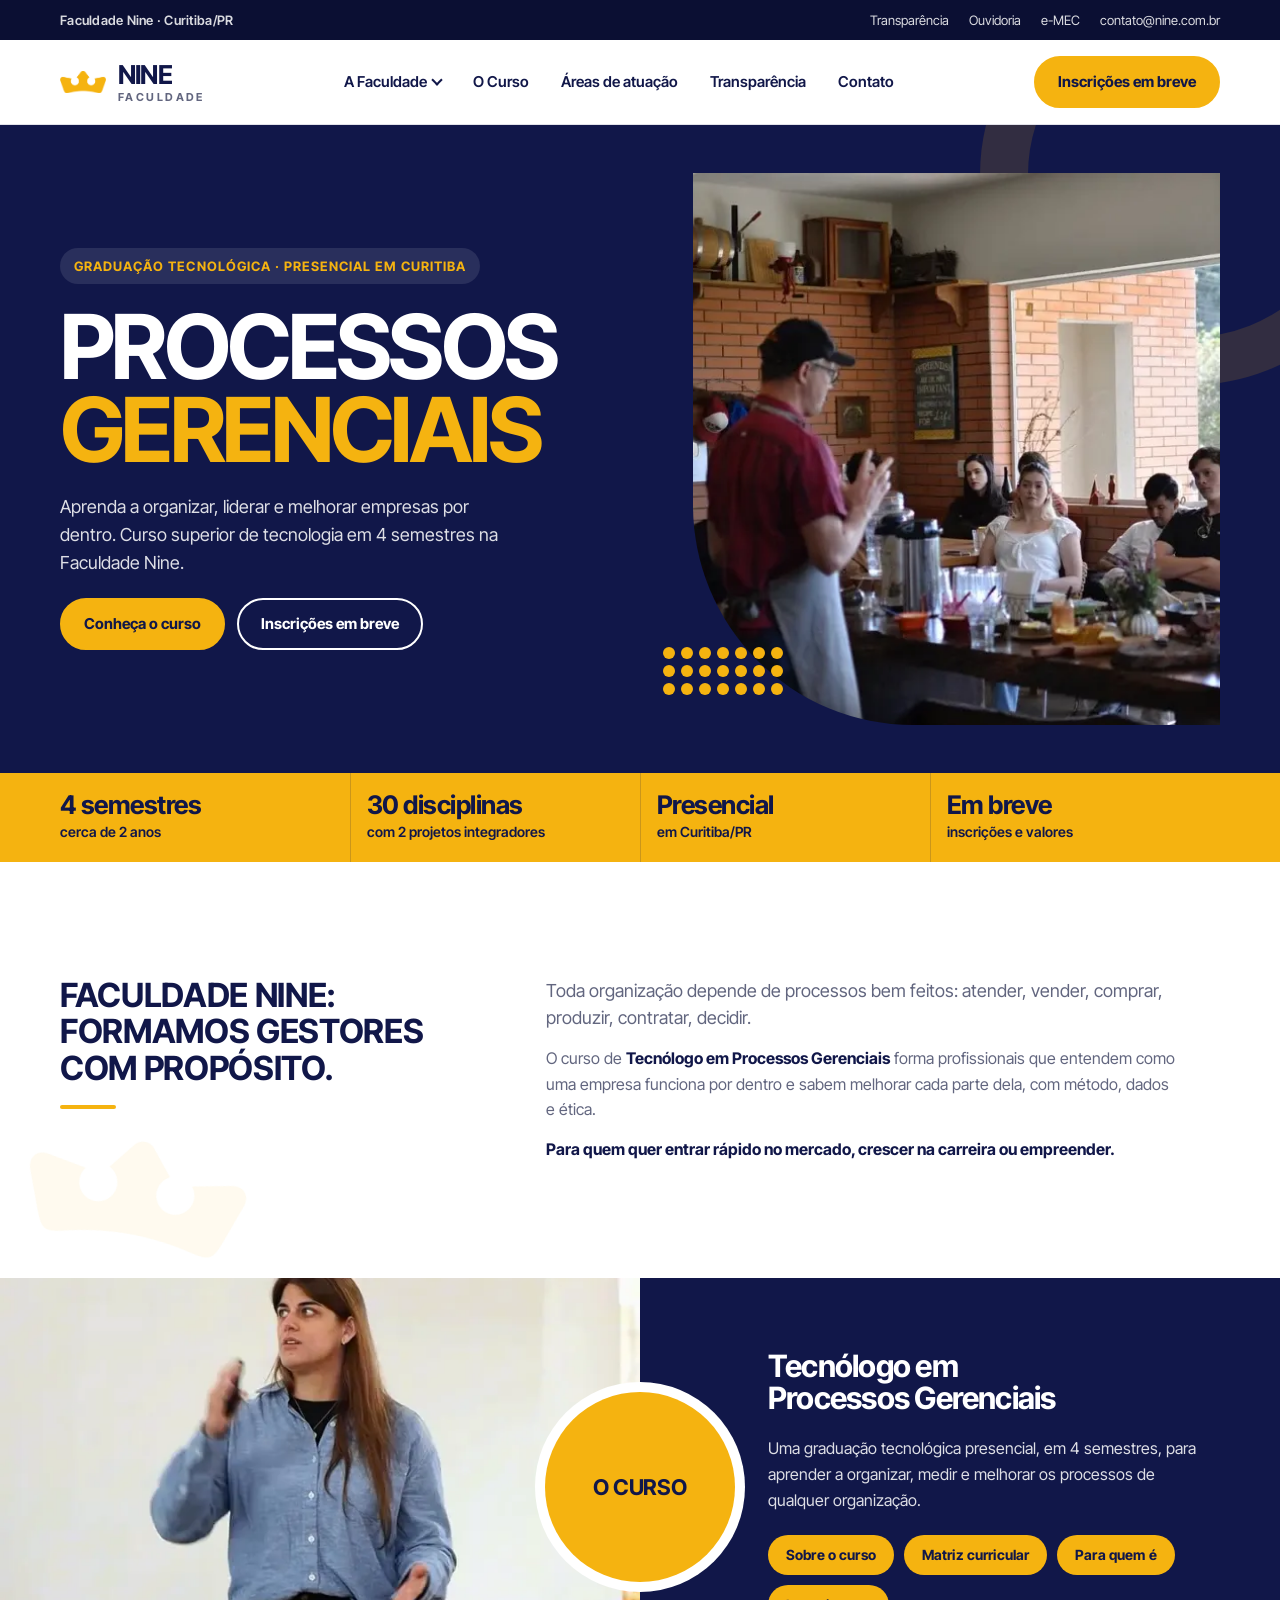
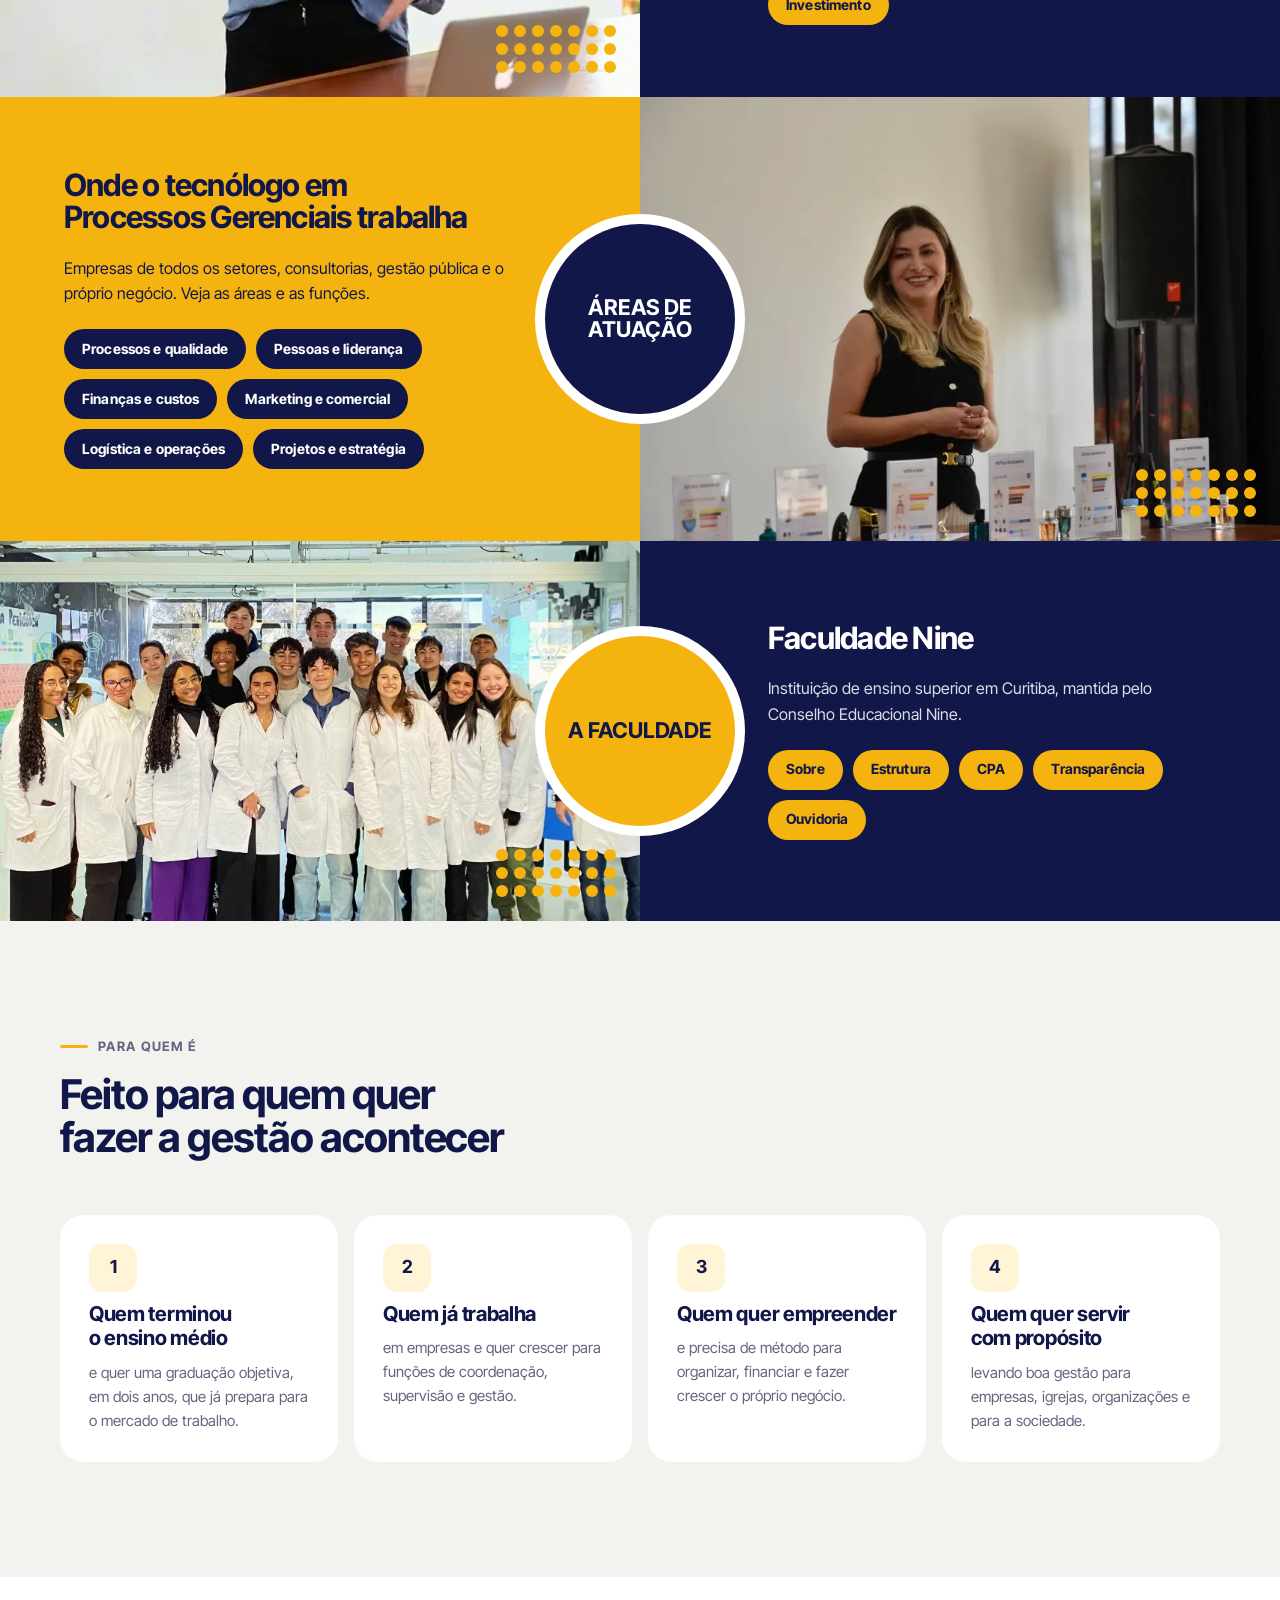
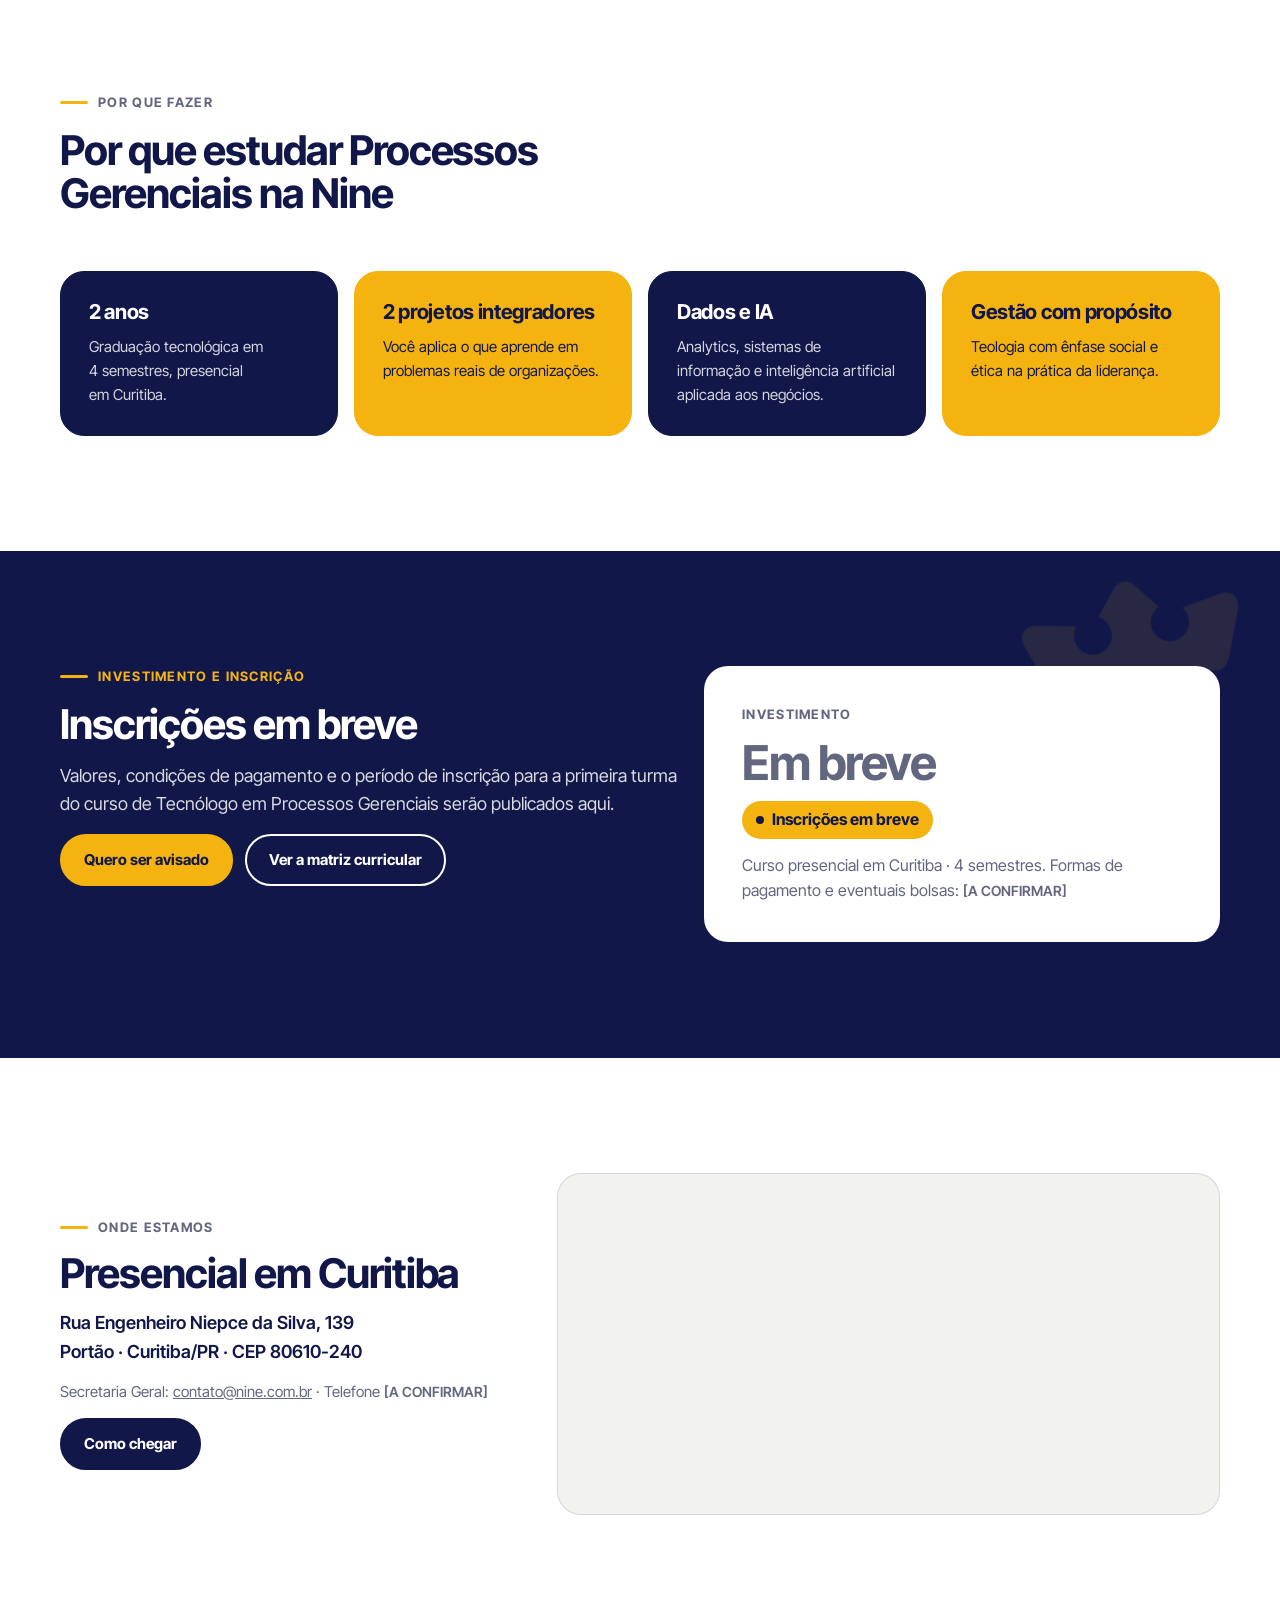
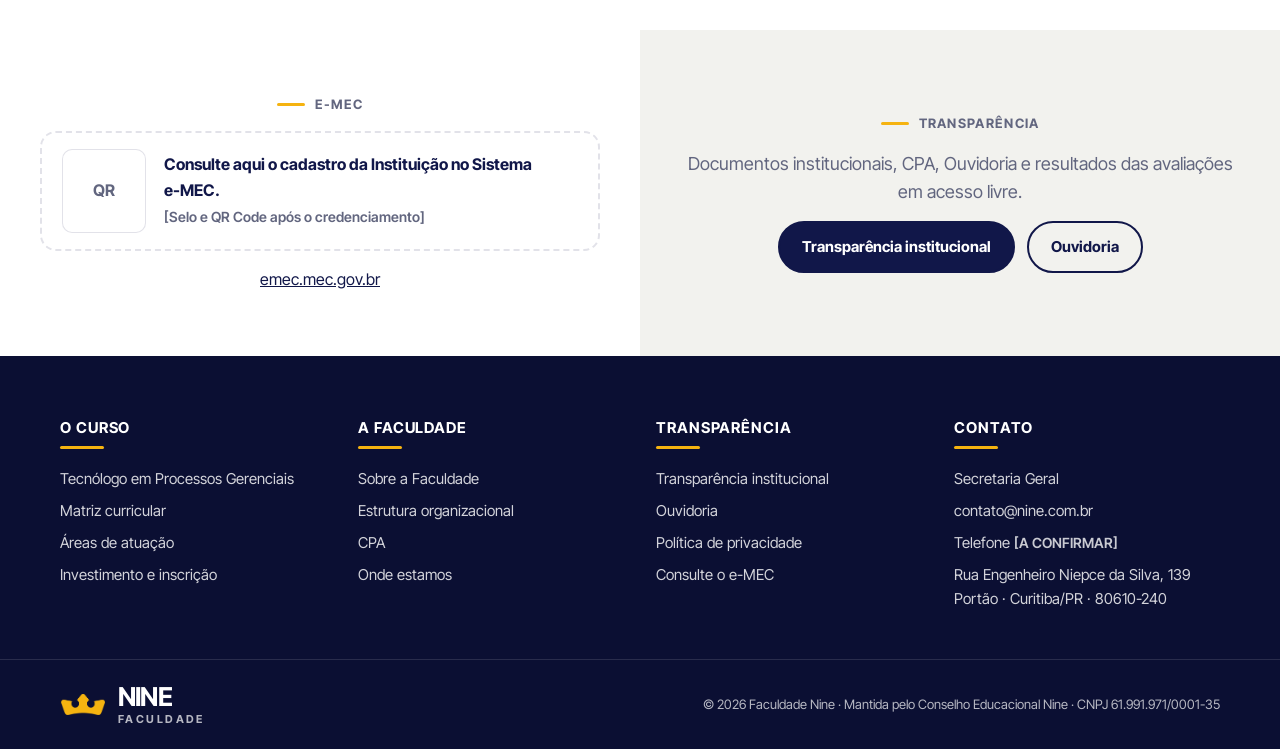
==== commit 033cce6a: "Separa Faculdade Nine e Academia; site institucional do curso - Academia de Influência movida para /" ====
--- a/index.html
+++ b/index.html
@@ -3,20 +3,17 @@
 <head>
   <meta charset="utf-8">
   <meta name="viewport" content="width=device-width, initial-scale=1">
-  <title>Faculdade Nine | Conhecer, Treinar, Inspirar</title>
-  <meta name="description" content="Faculdade Nine: formação superior para jovens que querem descobrir seu propósito em Deus e levá-lo para todas as áreas da sociedade. Curitiba/PR.">
+  <title>Faculdade Nine | Tecnólogo em Processos Gerenciais presencial em Curitiba</title>
+  <meta name="description" content="Faculdade Nine: curso superior de Tecnólogo em Processos Gerenciais, presencial em Curitiba, em 4 semestres. Matriz curricular, áreas de atuação e inscrições.">
   <meta property="og:type" content="website">
   <meta property="og:locale" content="pt_BR">
-  <meta property="og:title" content="Faculdade Nine">
-  <meta property="og:description" content="Formação superior para jovens. Conhecer, Treinar, Inspirar.">
-  <!-- [A CONFIRMAR] og:image 1200×630 com coroa + NINE (Fase 5) -->
-  <link rel="icon" type="image/png" href="assets/logo/crown.png">
-  <link rel="preload" as="font" type="font/woff2" href="assets/fonts/inter-tight-latin.woff2" crossorigin>
-  <link rel="preload" as="image" href="assets/video/hero-1.webp" fetchpriority="high">
-  <style id="css">:root{--navy:#111749;--navy-90:#1C2257;--gold:#F5B310;--paper:#FAFAF7;--paper-2:#F2F2EE;--ink:#111749;--ink-muted:#62667F;--line:rgba(17,23,73,.08);--green:#21CF8A;--coral:#FF4645;--violet:#8B3BEB;--blue:#1A2BFA;--lime:#BBEA00;--orange:#FF6A13;--ph:#DCDCE0;--ph-dark:#5E6175;--font:"Inter Tight",system-ui,-apple-system,"Segoe UI",sans-serif;--fs-mega:clamp(5rem,18vw,20rem);--fs-h1:clamp(2.75rem,6vw,5.5rem);--fs-h2:clamp(2rem,4vw,3.5rem);--fs-h3:clamp(1.25rem,2vw,1.75rem);--fs-body:clamp(1rem,1.1vw,1.125rem);--fs-label:.8125rem;--max:1440px;--gutter:24px;--margin:clamp(16px,4vw,48px);--r-card:24px;--r-btn:12px;--r-pill:999px;--r-arc:999px 999px 24px 24px;--space:clamp(96px,14vw,200px);--nav-h:76px}@font-face{font-family:"Inter Tight";font-style:normal;font-weight:400 700;font-display:swap;src:url("assets/fonts/inter-tight-latin.woff2") format("woff2")}*,*::before,*::after{box-sizing:border-box}*{margin:0}html{scroll-behavior:smooth;scroll-padding-top:var(--nav-h);overflow-y:scroll;-webkit-text-size-adjust:100%}body{font-family:var(--font);font-size:var(--fs-body);line-height:1.55;color:var(--ink);background:var(--paper);-webkit-font-smoothing:antialiased;overflow-x:clip}img,video,svg{display:block;max-width:100%}ul,ol{list-style:none;padding:0}a{color:inherit}button,input,select,textarea{font:inherit;color:inherit}h1,h2,h3,h4{font-weight:600;letter-spacing:-0.03em;line-height:1;text-wrap:balance}h1{font-size:var(--fs-h1);line-height:.98}h2{font-size:var(--fs-h2);line-height:1.02}h3{font-size:var(--fs-h3);line-height:1.1;letter-spacing:-0.02em}p{text-wrap:pretty}[hidden]{display:none !important}:focus{outline:2px solid var(--navy);outline-offset:3px;border-radius:4px}.aplicar :focus,.footer :focus,.menu :focus,.cta-band :focus{outline-color:var(--gold)}@media (prefers-reduced-motion:reduce){html{scroll-behavior:auto}*,*::before,*::after{transition-duration:.01ms !important;animation-duration:.01ms !important}}.sr-only{position:absolute;width:1px;height:1px;padding:0;margin:-1px;overflow:hidden;clip-path:inset(50%);white-space:nowrap;border:0}.a11y-bar a{position:absolute;left:16px;top:-100px;z-index:100;background:var(--navy);color:#fff;padding:12px 16px;border-radius:var(--r-btn)}.a11y-bar a:focus{top:16px}.noscript{padding:12px 16px;background:var(--navy);color:#fff;text-align:center}.crown{display:inline-block;aspect-ratio:214 / 101;background:url("assets/logo/crown.png") center / contain no-repeat}.container{width:100%;max-width:var(--max);margin-inline:auto;padding-inline:var(--margin)}.grid-12{display:grid;grid-template-columns:repeat(12,minmax(0,1fr));column-gap:var(--gutter)}main{position:relative;z-index:1}.section{padding-block:calc(var(--space) / 2)}.section-head{margin-bottom:clamp(40px,6vw,80px)}.section-head h2{max-width:16ch}.hero,.section{position:relative;overflow-x:clip}.wm-mark{position:absolute;z-index:-1;pointer-events:none;user-select:none}.wm-mark--crown{opacity:.08}.wm-mark--nine::before{content:"NINE"}.wm-mark--nine{font-size:clamp(8rem,26vw,26rem);font-weight:700;letter-spacing:-0.05em;line-height:.8;color:var(--navy);opacity:.04;white-space:nowrap}@media (max-width:767px){.wm-mark--crown{max-width:120px}}.label{font-size:var(--fs-label);font-weight:600;letter-spacing:.08em;text-transform:uppercase;color:var(--ink-muted);line-height:1.3}.label + h1,.label + h2{margin-top:20px}.lead{font-size:clamp(1.0625rem,1.4vw,1.3125rem);line-height:1.5;color:var(--ink-muted)}.muted{color:var(--ink-muted)}.tbc{color:var(--ink-muted);font-size:.875rem;font-weight:500}.tbc--dark{color:rgba(255,255,255,.6)}.tbc-note{margin-top:16px;font-size:.875rem;color:var(--ink-muted)}.ph{position:relative;display:grid;place-items:center;overflow:hidden;aspect-ratio:var(--ar,auto);background:var(--ph);color:#6E7183;border-radius:var(--r-card);font-size:.75rem;font-weight:600;letter-spacing:.06em;text-transform:uppercase;text-align:center}.ph>span{padding:12px;max-width:26ch}.ph--dark{background:var(--ph-dark);color:rgba(255,255,255,.7)}.photo{position:relative;overflow:hidden;aspect-ratio:var(--ar,auto);background:var(--paper-2);border-radius:var(--r-card)}.photo img,.photo video{position:absolute;inset:0;width:100%;height:100%;object-fit:cover}html:has(dialog[open]){overflow:hidden}.btn{display:inline-flex;align-items:center;gap:14px;min-height:52px;padding:6px 6px 6px 20px;background:var(--navy);color:#fff;border:1px solid var(--navy);border-radius:var(--r-btn);font-weight:600;font-size:1rem;text-decoration:none;cursor:pointer;transition:background-color .2s,color .2s}.btn:hover{background:var(--navy-90)}.btn__icon{display:grid;place-items:center;width:40px;height:40px;border-radius:8px;background:#fff;color:var(--navy)}.btn__icon svg{width:16px;height:16px;fill:none;stroke:currentColor;stroke-width:1.8;stroke-linecap:round;stroke-linejoin:round}.btn--ghost{background:var(--gold);color:var(--navy);border-color:var(--gold);padding-right:20px}.btn--ghost:hover{background:#FFC22E;border-color:#FFC22E}.btn--light{background:#fff;color:var(--navy);border-color:#fff}.btn--light:hover{background:var(--paper-2)}.btn--light .btn__icon{background:var(--navy);color:#fff}.btn--gold{background:var(--gold);color:var(--navy);border-color:var(--gold)}.btn--gold:hover{background:#ffc22e}.btn--gold .btn__icon{background:var(--navy);color:var(--gold)}.btn:disabled{opacity:.5;cursor:not-allowed}.btn-row{display:flex;flex-wrap:wrap;gap:12px}.wm{display:inline-flex;align-items:flex-end;font-weight:700;letter-spacing:-0.02em;line-height:1}.wm__i{position:relative}.wm__i .crown{position:absolute;left:50%;bottom:100%;width:.5em;transform:translate(-50%,-.02em)}.nav{position:fixed;inset:0 0 auto;z-index:50;height:var(--nav-h);display:flex;align-items:center;transition:transform .4s cubic-bezier(.2,.7,.2,1),background-color .3s}.nav.is-hidden{transform:translateY(-100%)}.nav.is-scrolled{background:rgba(250,250,247,.72);backdrop-filter:blur(12px);-webkit-backdrop-filter:blur(12px);border-bottom:1px solid var(--line)}.nav__inner{display:flex;align-items:center;justify-content:space-between;gap:16px}.logo{text-decoration:none;color:var(--navy);padding-top:10px}.logo .wm{font-size:1.75rem}.nav__pill{position:relative;background:#fff;border:1px solid var(--line);border-radius:var(--r-pill);padding:4px}.nav__pill ul{display:flex}.nav__pill a{display:block;padding:10px 18px;border-radius:var(--r-pill);font-size:.9375rem;font-weight:500;text-decoration:none;color:var(--navy)}.nav__pill a:hover{background:var(--paper-2)}.nav__pill a[aria-current="page"]{position:relative}.nav__pill a[aria-current="page"]::after{content:"";position:absolute;left:50%;bottom:3px;width:5px;height:5px;margin-left:-2.5px;border-radius:50%;background:var(--gold)}.nav__cta{min-height:48px;padding-left:18px}.nav__cta .btn__icon{width:36px;height:36px}.nav__burger{display:none;width:48px;height:48px;border-radius:var(--r-btn);background:var(--navy);border:0;cursor:pointer;place-content:center;gap:6px}.nav__burger span[aria-hidden]{display:block;width:20px;height:2px;background:#fff;border-radius:2px}.menu{position:fixed;inset:0;z-index:60;background:var(--navy);color:#fff;display:flex;flex-direction:column;justify-content:center;padding:var(--margin)}.menu__close{position:absolute;top:14px;right:var(--margin);width:48px;height:48px;background:transparent;border:1px solid rgba(255,255,255,.25);border-radius:var(--r-btn);color:#fff;font-size:1.75rem;line-height:1;cursor:pointer}.menu a{display:block;padding:8px 0;font-size:clamp(2.25rem,10vw,3.5rem);font-weight:600;letter-spacing:-0.03em;text-decoration:none}.menu .menu__apply{color:var(--gold)}@media (max-width:1023px){.nav__pill,.nav__cta{display:none}.nav__burger{display:grid}}.hero{padding-top:calc(var(--nav-h) + 8px)}.hero__card{position:relative;height:88vh;min-height:520px;max-height:960px;border-radius:var(--r-card);overflow:hidden;isolation:isolate;color:#fff}.hero__media{position:absolute;inset:-12% 0 0;display:flex;background:var(--navy)}.hero__media video{flex:1 1 0;min-width:0;height:100%;object-fit:cover}@media (max-width:767px){.hero__media video + video{display:none}}.hero__card::after{content:"";position:absolute;inset:0;z-index:1;pointer-events:none;background:linear-gradient(to top,rgba(17,23,73,.65),rgba(17,23,73,0) 40%)}.hero__wordmark{position:absolute;left:50%;top:46%;z-index:2;transform:translate(calc(-50% - .025em),-50%);font-size:clamp(6rem,50vw,48rem);font-weight:700;letter-spacing:-0.05em;line-height:.8;color:rgba(255,255,255,.7);white-space:nowrap;pointer-events:none}.hero__wordmark>span{display:block}.hero__wordmark>span::before{content:"NINE"}.hero__bar{position:absolute;inset:auto 0 0;z-index:3;display:grid;grid-template-columns:1fr 1fr 1fr;align-items:end;gap:24px;padding:clamp(20px,3vw,40px)}.hero__turma{font-weight:600}.hero__turma .tbc{color:rgba(255,255,255,.75)}.hero__news{max-width:34ch;text-decoration:none;font-size:.9375rem;line-height:1.45}.hero__news strong{display:block;font-weight:600;text-decoration:underline;text-underline-offset:4px}.hero__text{margin-top:clamp(40px,6vw,80px);row-gap:32px;align-items:end}.hero__head{grid-column:1 / span 7}.hero__side{grid-column:9 / span 4;display:grid;gap:28px}@media (max-width:1023px){.hero__head,.hero__side{grid-column:1 / -1}.hero__card{height:min(88svh,82vw)}}@media (max-width:767px){.hero__card{height:72vh;min-height:460px}.hero__bar{grid-template-columns:1fr;gap:12px}}.manifesto .grid-12{row-gap:32px}.manifesto__aside{grid-column:1 / span 3;display:grid;gap:32px;align-content:start}.manifesto__face{max-width:220px}.manifesto__text{grid-column:4 / -1;font-size:clamp(1.75rem,3.6vw,3.25rem);font-weight:500;line-height:1.12;letter-spacing:-0.025em;color:var(--navy)}@media (max-width:1023px){.manifesto__aside,.manifesto__text{grid-column:1 / -1}.manifesto__aside{grid-template-columns:1fr auto;align-items:start}.manifesto__face{width:112px}}.zoom{position:relative;display:grid;grid-template-columns:repeat(3,1fr);grid-template-rows:repeat(3,1fr);gap:12px;height:calc(100svh - var(--nav-h) - 32px);min-height:560px;max-height:960px}.zoom__ring{display:contents}.zoom__item,.zoom__center{border-radius:16px}.zoom__item:nth-child(-n+3){grid-row:1}.zoom__item:nth-child(4){grid-area:2 / 1}.zoom__item:nth-child(5){grid-area:2 / 3}.zoom__item:nth-child(n+6){grid-row:3}.zoom__center{grid-area:2 / 2;position:relative;overflow:hidden;background:var(--navy);color:#fff;display:grid;place-items:center}.zoom__center video{position:absolute;inset:0;width:100%;height:100%;object-fit:cover}.zoom__center::after{content:"";position:absolute;inset:0;background:rgba(17,23,73,.35)}.zoom__phrase{position:relative;z-index:1;font-size:clamp(1.25rem,2.6vw,2.5rem);font-weight:600;letter-spacing:-0.03em;line-height:1;padding:16px;text-align:center}@media (max-width:1023px){.zoom{display:block;height:auto;min-height:0;max-height:none}.zoom .zoom__center{aspect-ratio:4 / 5;max-height:80vh;width:100%}.zoom__item{aspect-ratio:4 / 3}.zoom__phrase{font-size:var(--fs-h1)}.zoom__ring{display:flex;gap:12px;margin-top:12px;overflow-x:auto;scroll-snap-type:x mandatory;scrollbar-width:none;margin-inline:calc(var(--margin) * -1);padding-inline:var(--margin)}.zoom__item{flex:0 0 62%;scroll-snap-align:start}}.mural{margin-top:var(--space)}.mural__head{row-gap:16px;align-items:end;margin-bottom:32px}.mural__title{grid-column:1 / span 6;font-size:var(--fs-h2)}.mural__sub{grid-column:8 / -1}.chips{display:flex;flex-wrap:wrap;gap:8px;margin-bottom:32px}.chip{min-height:44px;padding:8px 18px;border-radius:var(--r-pill);background:#fff;border:1px solid var(--line);color:var(--navy);font-size:.9375rem;font-weight:500;cursor:pointer}.chip:hover{border-color:rgba(17,23,73,.25)}.chip[aria-pressed="true"]{background:var(--navy);border-color:var(--navy);color:#fff}.masonry{columns:4;column-gap:16px}.masonry li{break-inside:avoid;margin-bottom:16px}.masonry figure{position:relative}.mural__open{display:block;width:100%;padding:0;border:0;background:var(--paper-2);border-radius:16px;overflow:hidden;cursor:zoom-in}.mural__open img{width:100%;height:auto;transition:transform .6s cubic-bezier(.2,.7,.2,1)}.masonry figcaption{margin-top:8px;font-size:.875rem;color:var(--ink-muted)}@media (hover:hover) and (pointer:fine){.masonry figcaption{position:absolute;left:8px;right:8px;bottom:8px;margin:0;padding:8px 12px;border-radius:10px;background:rgba(17,23,73,.82);color:#fff;opacity:0;transform:translateY(8px);transition:opacity .3s,transform .3s;pointer-events:none}.masonry figure:hover figcaption,.masonry figure:focus-within figcaption{opacity:1;transform:none}.masonry figure:hover img{transform:scale(1.05)}}.mural__more{display:flex;justify-content:center;margin-top:32px}@media (max-width:1023px){.masonry{columns:3}.mural__title,.mural__sub{grid-column:1 / -1}}@media (max-width:767px){.masonry{columns:2;column-gap:12px}.masonry li{margin-bottom:12px}.chips{flex-wrap:nowrap;overflow-x:auto;margin-inline:calc(var(--margin) * -1);padding-inline:var(--margin);scrollbar-width:none}.chip{flex:none}}.reels{margin-top:var(--space)}.reels__track{display:flex;align-items:center;gap:16px;overflow-x:auto;scroll-snap-type:x mandatory;scrollbar-width:none;margin-inline:calc(var(--margin) * -1);padding:8px var(--margin)}.reels__track li{flex:0 0 clamp(180px,17vw,240px);scroll-snap-align:center}.reels__track li.is-active{flex-basis:clamp(220px,21vw,300px)}.reels__track li{position:relative}.reel{display:block;width:100%;aspect-ratio:9 / 16;object-fit:cover;border-radius:20px;background:var(--paper-2);transition:opacity .4s}.reels__track li:not(.is-active) .reel{opacity:.55}.reel__pick{position:absolute;inset:0;border:0;background:none;border-radius:20px;cursor:pointer}.reels__track li.is-active .reel__pick{display:none}.reel__sound{position:absolute;right:12px;bottom:12px;width:44px;height:44px;border-radius:50%;border:0;background:rgba(17,23,73,.7);color:#fff;font-size:1.125rem;cursor:pointer}.reels__track li:not(.is-active) .reel__sound{display:none}.reels__more{margin-top:32px;text-align:center;font-size:var(--fs-h3);font-weight:500;letter-spacing:-0.02em}.reels__more a{font-weight:700;text-decoration-color:var(--gold);text-decoration-thickness:3px;text-underline-offset:6px}@media (min-width:1024px){.reels__track{overflow:visible}.reels__track li{flex:1 1 0}.reels__track li.is-active{flex:1.3 1 0}}@media (max-width:767px){.reels__track li{flex-basis:64%}.reels__track li.is-active{flex-basis:64%}}.cta-band{position:relative;background:var(--navy);color:#fff;overflow:hidden;isolation:isolate}.cta-band__bg{position:absolute;inset:0;z-index:-1;width:100%;height:100%;object-fit:cover;opacity:.22}.cta-band__inner{display:flex;flex-wrap:wrap;align-items:end;justify-content:space-between;gap:32px;padding-block:clamp(96px,12vw,180px)}.cta-band h2{font-size:var(--fs-h1);max-width:14ch}.numeros .grid-12{row-gap:40px}.numeros__aside{grid-column:1 / span 4;display:flex;flex-direction:column;gap:24px}.numeros__aside h2{max-width:12ch}.numeros__face{max-width:280px}.numeros__foot{margin-top:auto;display:grid;gap:28px;justify-items:start}.numeros__cards{grid-column:6 / -1;display:grid;grid-template-columns:1fr 1fr;gap:16px}.stat{display:flex;flex-direction:column;min-height:clamp(240px,24vw,320px);padding:clamp(20px,2.4vw,32px);background:var(--paper-2);border-radius:var(--r-card)}.stat__label{padding-bottom:16px;border-bottom:1px solid var(--line);font-size:1.25rem;font-weight:500;color:var(--ink-muted);letter-spacing:-0.01em}.stat__num{font-variant-numeric:tabular-nums;margin-top:auto;font-size:clamp(4rem,8vw,7rem);font-weight:600;letter-spacing:-0.05em;line-height:.9}.stat__note{margin-top:12px;font-size:.9375rem;color:var(--ink-muted)}.stat__num [data-count]{display:inline-block;min-width:2ch}.stat--navy{background:var(--navy);color:#fff}.stat--navy .stat__label{color:var(--gold);border-color:rgba(255,255,255,.12)}.stat--navy .stat__note{color:rgba(255,255,255,.7)}@media (max-width:1023px){.numeros__aside,.numeros__cards{grid-column:1 / -1}.numeros__face{max-width:240px}}@media (max-width:479px){.numeros__cards{gap:10px}.stat{min-height:200px;padding:18px}.stat__label{font-size:1rem}.stat__note{font-size:.875rem}}.pilar{display:grid;grid-template-columns:repeat(12,minmax(0,1fr));column-gap:var(--gutter);row-gap:48px;align-items:center;padding-block:clamp(48px,7vw,100px);border-top:1px solid var(--line)}.pilar__text{grid-column:1 / span 6}.pilar__media{grid-column:8 / -1}.pilar__num{font-size:clamp(4rem,9vw,8rem);font-weight:600;letter-spacing:-0.05em;line-height:.85;color:var(--navy)}.pilar h3{margin-top:24px;font-size:var(--fs-h2);line-height:1.02;letter-spacing:-0.03em}.pilar__quote{margin-top:20px;font-size:var(--fs-h3);line-height:1.3;color:var(--ink-muted);max-width:30ch}.pilar__bar{display:block;width:64px;height:4px;margin-top:32px;border-radius:4px;background:var(--accent)}.pilar__items{margin-top:32px;display:grid;grid-template-columns:repeat(3,1fr);gap:12px}.pilar__items li{padding:20px;background:var(--paper-2);border-radius:16px;border-top:3px solid var(--accent)}.pilar__items h4{font-size:1.0625rem;letter-spacing:-0.01em;line-height:1.2}.pilar__items p{margin-top:8px;font-size:.9375rem;line-height:1.45;color:var(--ink-muted)}.pilar__media{position:relative;max-width:480px;width:100%;margin-inline:auto}.arc{aspect-ratio:3 / 5;border-radius:var(--r-arc);overflow:hidden;background:var(--paper-2)}.arc img{width:100%;height:100%;object-fit:cover}.brush{position:absolute;inset:0;overflow:visible;pointer-events:none}.brush path{fill:none;stroke:var(--accent);stroke-width:12;stroke-linecap:round;stroke-linejoin:round}@media (max-width:1199px){.pilar__items{grid-template-columns:1fr}}@media (max-width:1023px){.pilar__text,.pilar__media{grid-column:1 / -1}.pilar__media{order:-1}.pilar__media{max-width:400px;width:calc(100% - 24px);margin-inline:12px 0}}.jornada__wrap{position:relative;overflow:hidden;isolation:isolate;padding-block:24px 64px}.jornada__line{display:none}.jornada__track{display:grid;grid-template-columns:repeat(4,minmax(0,1fr));padding-block:24px 40px}.station{position:relative;padding:40px 24px 0 0;border-top:2px solid var(--navy)}.station::before{content:"";position:absolute;top:-7px;left:0;width:12px;height:12px;border-radius:50%;background:var(--navy)}.station__month{font-size:var(--fs-label);font-weight:600;letter-spacing:.08em;text-transform:uppercase;color:var(--ink-muted)}.station__focus{margin-top:12px;font-size:var(--fs-h3);font-weight:600;letter-spacing:-0.02em;line-height:1.15;max-width:12ch}.station__text{margin-top:12px}.station__list{margin-top:16px;display:grid;gap:8px;font-size:.9375rem;line-height:1.35;color:var(--ink-muted)}.station--mark{flex-basis:clamp(240px,22vw,300px);border-top-color:var(--gold)}.station--mark::before{width:18px;height:18px;top:-10px;background:var(--gold);box-shadow:0 0 0 4px var(--paper)}.station--mark .station__focus{padding:12px 16px;margin-right:16px;background:var(--navy);color:#fff;border-radius:var(--r-btn);max-width:none}@media (max-width:1023px){.jornada__wrap{padding-block:0}.jornada__track{grid-template-columns:1fr;padding-block:0}.station{border-top:0;border-left:2px solid var(--navy);padding:0 0 36px 32px}.station::before{top:2px;left:-7px}.station--mark{border-left-color:var(--gold)}.station--mark::before{left:-10px}.station__focus{max-width:none}}.trilhas .section-head{row-gap:20px;align-items:end}.trilhas__head{grid-column:1 / span 6}.trilhas__head h2{max-width:14ch}.trilhas__sub{grid-column:8 / -1}.paths{display:flex;gap:10px;height:clamp(480px,42vw,580px)}.path{position:relative;flex:1 1 0;min-width:0;overflow:hidden;display:flex;flex-direction:column;padding:20px;background:var(--paper-2);border-radius:var(--r-card);cursor:pointer;outline-offset:3px;transition:flex-grow .6s cubic-bezier(.2,.7,.2,1),background-color .3s}.path::before{content:"";position:absolute;left:20px;right:20px;top:0;height:4px;border-radius:0 0 4px 4px;background:var(--accent)}.path__n{font-size:var(--fs-label);font-weight:600;letter-spacing:.08em;color:var(--ink-muted)}.path h3{margin-top:auto;font-size:1.375rem;letter-spacing:-0.02em;white-space:nowrap;writing-mode:vertical-rl;transform:rotate(180deg)}.path p,.path__img{display:none}.path__img{aspect-ratio:16 / 10;flex:none;margin-top:16px;border-radius:16px}@media (min-width:1024px){.path.is-open{flex-grow:5;background:#fff;box-shadow:inset 0 0 0 1px var(--line)}.path.is-open h3{writing-mode:horizontal-tb;transform:none;font-size:var(--fs-h3);white-space:normal;margin-top:24px}.path.is-open :is(p,.path__img){display:block}.path.is-open .path__img{display:grid;margin-top:24px;flex:1 1 0;min-height:180px;aspect-ratio:auto}.path p{margin-top:12px;color:var(--ink-muted);max-width:32ch}}@media (max-width:1023px){.trilhas__head,.trilhas__sub{grid-column:1 / -1}.paths{height:auto;overflow-x:auto;scroll-snap-type:x mandatory;scrollbar-width:none;margin-inline:calc(var(--margin) * -1);padding-inline:var(--margin);gap:12px}.path{flex:0 0 min(78%,340px);scroll-snap-align:start;min-height:380px;background:#fff;box-shadow:inset 0 0 0 1px var(--line)}.path h3{writing-mode:horizontal-tb;transform:none;margin-top:20px;font-size:var(--fs-h3);white-space:normal}.path p{display:block;margin-top:10px;color:var(--ink-muted)}.path__img{display:grid;margin-top:auto;aspect-ratio:1}}.mentores__grid{display:grid;grid-template-columns:repeat(4,1fr);gap:16px}.mentor img{filter:grayscale(1);transition:filter .4s}.mentor:hover img{filter:none}.mentor h3{margin-top:16px;font-size:1.25rem}.mentor p{color:var(--ink-muted);font-size:.9375rem}.parceria{margin-top:48px;display:flex;flex-wrap:wrap;gap:8px 16px;align-items:baseline;font-weight:600}.depo__grid{display:grid;grid-template-columns:repeat(3,1fr);gap:24px}.depo .reel{margin-bottom:20px;max-width:300px}.depo__before{color:var(--ink-muted)}.depo__after{margin-top:8px;font-weight:600}.depo .label{display:block;margin-bottom:4px}.depo__who{margin-top:12px;font-size:.875rem;color:var(--ink-muted)}@media (max-width:1023px){.mentores__grid{grid-template-columns:repeat(2,1fr)}.depo__grid{grid-template-columns:1fr;max-width:420px}}.faq .grid-12{row-gap:40px}.faq__head{grid-column:1 / span 4;display:grid;gap:20px;align-content:start}.faq__face{max-width:200px;margin-top:12px}.faq__list{grid-column:6 / -1;border-top:1px solid rgba(17,23,73,.14)}.faq details{border-bottom:1px solid rgba(17,23,73,.14);overflow:hidden}.faq summary{display:flex;justify-content:space-between;align-items:center;gap:24px;padding:24px 0;font-size:clamp(1.0625rem,1.5vw,1.375rem);font-weight:600;letter-spacing:-0.015em;cursor:pointer;list-style:none}.faq summary::-webkit-details-marker{display:none}.faq summary::after{content:"+";flex:none;display:grid;place-items:center;width:36px;height:36px;border-radius:50%;border:1px solid rgba(17,23,73,.2);font-weight:400;font-size:1.25rem}.faq details[open] summary::after{content:"−";background:var(--navy);color:#fff;border-color:var(--navy)}.faq details p{padding:0 48px 24px 0}@media (max-width:1023px){.faq__head,.faq__list{grid-column:1 / -1}.faq__face{display:none}}.aplicar{position:relative;z-index:1;background:var(--navy);color:#fff;padding-block:var(--space)}.aplicar .grid-12{row-gap:48px}.aplicar__head{grid-column:1 / span 5;align-self:start}.aplicar__crown{display:block;width:72px;margin-bottom:28px}.aplicar h2{font-size:var(--fs-h1);max-width:10ch}.aplicar .lead{margin-top:24px;color:rgba(255,255,255,.78);max-width:36ch}.aplicar .tbc{display:block;margin-top:12px}.form{grid-column:7 / -1;display:grid;grid-template-columns:1fr 1fr;gap:20px 16px}.form fieldset{grid-column:1 / -1;display:grid;grid-template-columns:1fr 1fr;gap:20px 16px;min-width:0;margin:0;padding:0;border:0}.form legend{grid-column:1 / -1;padding:0 0 4px;font-size:var(--fs-label);font-weight:600;letter-spacing:.08em;text-transform:uppercase;color:var(--gold)}.form fieldset + fieldset{margin-top:12px}.field{display:grid;gap:8px;align-content:start}.field--full{grid-column:1 / -1}.field label{font-size:.9375rem;font-weight:500}.field .opt{color:rgba(255,255,255,.6);font-weight:400}.field input:not([type="checkbox"]),.field select,.field textarea{width:100%;min-height:52px;padding:12px 16px;background:var(--navy-90);color:#fff;border:1px solid rgba(255,255,255,.18);border-radius:var(--r-btn)}.field select{appearance:none;background-image:linear-gradient(45deg,transparent 50%,#fff 50%),linear-gradient(135deg,#fff 50%,transparent 50%);background-position:calc(100% - 22px) 50%,calc(100% - 16px) 50%;background-size:6px 6px;background-repeat:no-repeat;padding-right:44px}.field select option{color:var(--navy);background:#fff}.field textarea{resize:vertical}.field :is(input,select,textarea):focus{outline:2px solid var(--gold);outline-offset:1px;border-color:transparent}.field input::placeholder{color:rgba(255,255,255,.45)}.field--check{display:flex;align-items:flex-start;gap:12px}.field--check input{width:22px;height:22px;margin-top:2px;flex:none;accent-color:var(--gold)}.field--check label{font-weight:400;color:rgba(255,255,255,.85)}.field--check a{color:var(--gold)}.field--hp{display:none}@media (max-width:1023px){.aplicar__head,.form{grid-column:1 / -1}}@media (max-width:599px){.form,.form fieldset{grid-template-columns:1fr}}.footer{position:relative;z-index:1;background:var(--navy);color:#fff;overflow:hidden;border-top:1px solid rgba(255,255,255,.08)}.footer__inst{padding-top:80px;display:grid;gap:4px;color:rgba(255,255,255,.78);font-size:.9375rem}.footer__name{font-size:var(--fs-h3);font-weight:600;letter-spacing:-0.02em;color:#fff;margin-bottom:8px}.footer__cols{display:grid;grid-template-columns:repeat(4,1fr);gap:32px;padding-top:56px;margin-top:48px;border-top:1px solid rgba(255,255,255,.12)}.footer__small{margin-top:12px;font-size:.875rem}.emec{display:flex;align-items:center;gap:12px;font-size:.875rem;color:rgba(255,255,255,.85)}.emec__qr{flex:none;display:grid;place-items:center;width:64px;height:64px;border-radius:8px;border:1px dashed rgba(255,255,255,.4);font-size:.75rem;font-weight:700;color:rgba(255,255,255,.6)}.footer__title{font-size:var(--fs-label);font-weight:600;letter-spacing:.08em;text-transform:uppercase;color:var(--gold);margin-bottom:16px}.footer li + li{margin-top:8px}.footer a{text-decoration:none;color:rgba(255,255,255,.85)}.footer a:hover{color:#fff;text-decoration:underline}.footer__copy{margin-top:64px;font-size:.875rem;color:rgba(255,255,255,.6)}.footer__wm{display:flex;justify-content:center;margin-top:64px;font-size:clamp(6rem,40vw,40rem);line-height:.78;margin-bottom:-.16em}.footer__wm .wm{letter-spacing:-0.05em;padding-top:.3em}.footer__wm .wm__i .crown{width:.42em;transform:translate(-50%,-.04em)}@media (max-width:767px){.footer__cols{grid-template-columns:1fr 1fr}}html.lenis,html.lenis body{height:auto}html.lenis.lenis-smooth{scroll-behavior:auto !important}.lenis.lenis-smooth [data-lenis-prevent]{overscroll-behavior:contain}.lenis.lenis-stopped{overflow:clip}.pilares.is-pinned .pilares__stage{position:relative;height:100svh}.pilares.is-pinned .pilar{position:absolute;inset:0;border-top:0;padding-block:32px}.pilares.is-pinned .pilar__text{position:relative;padding-left:40px}.pilares.is-pinned .pilar__num{font-size:clamp(3.5rem,6vw,6rem)}.pilares.is-pinned .pilar h3{margin-top:16px}.pilares.is-pinned .pilar__bar{position:absolute;left:0;top:0;width:4px;height:100%;margin:0;background:var(--line);overflow:hidden}.pilares.is-pinned .pilar__bar::after{content:"";position:absolute;inset:0;background:var(--accent);transform:scaleY(var(--p,0));transform-origin:top}.pilares.is-pinned .pilar__items{grid-template-columns:repeat(3,1fr)}.pilares.is-pinned .pilar__items li{padding:16px}.pilares.is-pinned .pilar__media{max-width:min(440px,calc((100svh - 64px) * .6))}.jornada.is-drawing .station{border-left-color:transparent}.jornada.is-drawing .jornada__line{display:block;position:absolute;left:var(--margin);top:0;bottom:36px;width:2px;background:var(--navy);transform:scaleY(0);transform-origin:top}.cursor{position:fixed;left:0;top:0;z-index:95;pointer-events:none;width:72px;height:72px;margin:-36px 0 0 -36px;border-radius:50%;background:#fff;mix-blend-mode:difference;display:grid;place-items:center}.cursor span{font-size:.875rem;font-weight:600;color:#000;opacity:0}.lightbox{width:100%;height:100%;max-width:none;max-height:none;margin:0;padding:0;border:0;background:rgba(10,14,46,.96);color:#fff;overscroll-behavior:contain}.lightbox::backdrop{background:rgba(10,14,46,.6)}.lightbox[open]{display:grid;place-items:center}.lightbox__fig{display:grid;gap:12px;justify-items:center;padding:72px 16px 32px;touch-action:pan-y}.lightbox__fig img{max-width:min(92vw,1200px);max-height:78vh;width:auto;height:auto;border-radius:12px}.lightbox__fig figcaption{font-size:.9375rem;color:rgba(255,255,255,.8);text-align:center}.lightbox__btn{position:absolute;width:52px;height:52px;border-radius:50%;border:1px solid rgba(255,255,255,.25);background:rgba(255,255,255,.08);color:#fff;font-size:1.375rem;cursor:pointer}.lightbox__btn:hover{background:rgba(255,255,255,.16)}.lightbox__btn:focus{outline:2px solid var(--gold);outline-offset:3px}.lightbox__close{top:16px;right:16px;font-size:1.75rem}.lightbox__prev,.lightbox__next{top:50%;transform:translateY(-50%)}.lightbox__prev{left:16px}.lightbox__next{right:16px}@media (max-width:767px){.lightbox__prev,.lightbox__next{top:auto;bottom:16px;transform:none}}.cta-float{position:fixed;right:24px;bottom:24px;z-index:40;display:inline-flex;align-items:center;gap:6px;min-height:52px;padding:12px 22px;background:var(--navy);color:#fff;border-radius:var(--r-pill);text-decoration:none;font-size:.9375rem;box-shadow:0 12px 32px rgba(17,23,73,.25);opacity:0;visibility:hidden;transform:translateY(16px);transition:opacity .3s,transform .3s,visibility .3s}.cta-float strong{color:var(--gold);font-weight:600}.cta-float.is-on{opacity:1;visibility:visible;transform:none}.cta-float:focus{outline-color:var(--gold)}@media (max-width:767px){.cta-float{left:0;right:0;bottom:0;justify-content:center;border-radius:0;padding-bottom:16px}}.zoom.is-pinned{height:100svh;max-height:none;padding-block:16px}.zoom.is-pinned::before{content:"";position:absolute;top:0;bottom:0;left:calc(50% - 50vw);right:calc(50% - 50vw);background:var(--navy);opacity:var(--bg,0);pointer-events:none}.zoom.is-pinned .zoom__center{grid-area:auto;position:absolute;top:0;bottom:0;left:50%;width:auto;aspect-ratio:9 / 16;transform:translateX(-50%);border-radius:0;background:none}.zoom.is-pinned .zoom__center::after{display:none}.zoom.is-pinned .zoom__center video{filter:brightness(.72)}.zoom.is-pinned .zoom__center{overflow:visible}.zoom.is-pinned .zoom__phrase{position:absolute;top:0;bottom:0;left:50%;width:min(100vw,1200px);margin:0 0 0 calc(min(100vw,1200px) / -2);display:grid;align-content:center;font-size:clamp(3rem,min(10vw,14svh),12rem);letter-spacing:-0.05em;text-shadow:0 4px 40px rgba(17,23,73,.5)}.label--gold{color:var(--gold);margin-bottom:16px}.link-gold{color:var(--gold)}.form__status:not(:empty){margin-top:16px;padding:12px 16px;border-radius:var(--r-btn);background:rgba(255,255,255,.08);color:#fff}.page-hero{position:relative;overflow-x:clip;padding-top:calc(var(--nav-h) + 40px)}.crumbs{font-size:.875rem;color:var(--ink-muted)}.crumbs a{color:var(--ink-muted)}.crumbs a:hover{color:var(--navy)}.page-hero__text{max-width:900px;margin-top:clamp(32px,5vw,64px)}.page-hero__text h1{margin-top:16px}.page-hero__text .lead{margin-top:24px;max-width:60ch}.page-hero__img{margin-top:clamp(40px,6vw,72px)}.page-hero + .section{padding-top:clamp(64px,8vw,112px)}.section--tight{padding-block:clamp(64px,8vw,112px)}.section--tint{background:var(--paper-2)}.section-aside{grid-column:1 / span 3;align-self:start}.section-aside + *{grid-column:4 / -1}.prose{display:grid;gap:16px;max-width:72ch}.prose__big{font-size:clamp(1.25rem,2.2vw,1.75rem);line-height:1.3;letter-spacing:-0.02em;font-weight:500;color:var(--navy)}.prose h2{font-size:var(--fs-h2)}.note{font-size:.9375rem;color:var(--ink-muted)}.section>.container>.note,.grid-12>.note{grid-column:4 / -1;margin-top:24px}.strip-lead{max-width:32ch}.facts{display:grid;grid-template-columns:1fr 1fr;gap:0 32px}.facts--1{grid-template-columns:1fr}.fact{padding:18px 0;border-top:1px solid rgba(17,23,73,.12)}.fact dt{font-size:var(--fs-label);font-weight:600;letter-spacing:.08em;text-transform:uppercase;color:var(--ink-muted)}.fact dd{margin:6px 0 0;font-size:1.0625rem;font-weight:500;color:var(--navy)}.cards{display:grid;gap:16px}.cards--2{grid-template-columns:repeat(2,minmax(0,1fr))}.cards--3{grid-template-columns:repeat(3,minmax(0,1fr))}.card{padding:clamp(20px,2.4vw,28px);background:#fff;border-radius:20px;box-shadow:inset 0 0 0 1px var(--line)}.section--tint .card{box-shadow:none}.card h3{font-size:1.25rem}.card p{margin-top:10px;color:var(--ink-muted);font-size:.9375rem}.strip{display:grid;grid-template-columns:repeat(4,minmax(0,1fr));gap:16px}.checks{display:grid;gap:14px}.checks li{position:relative;padding-left:36px;font-size:1.0625rem;color:var(--navy)}.checks li::before{content:"";position:absolute;left:0;top:2px;width:22px;height:22px;border-radius:50%;background:var(--navy) url("data:image/svg+xml,%3Csvg xmlns='http://www.w3.org/2000/svg' viewBox='0 0 16 16'%3E%3Cpath d='M4 8.5l2.5 2.5L12 5.5' fill='none' stroke='%23F5B310' stroke-width='2' stroke-linecap='round' stroke-linejoin='round'/%3E%3C/svg%3E") center / 14px no-repeat}.eixos{display:grid;grid-template-columns:repeat(3,minmax(0,1fr));gap:12px}.eixos li{display:flex;align-items:baseline;gap:12px;padding:20px;border-radius:16px;background:var(--paper-2);font-weight:600;color:var(--navy)}.eixo__n{font-size:2rem;font-weight:600;letter-spacing:-0.04em;line-height:1}.sem__count{font-size:.875rem;font-weight:500;letter-spacing:0;color:var(--ink-muted)}.table-wrap{margin-top:16px;overflow-x:auto;border-radius:16px;background:#fff;box-shadow:inset 0 0 0 1px var(--line)}.table{width:100%;border-collapse:collapse;font-size:.9375rem}.table th,.table td{padding:14px 18px;text-align:left;vertical-align:top;border-top:1px solid var(--line)}.table thead th{border-top:0;font-size:var(--fs-label);font-weight:600;letter-spacing:.08em;text-transform:uppercase;color:var(--ink-muted);white-space:nowrap}.table tbody th{font-weight:600;color:var(--navy);min-width:240px}.table td{color:var(--ink-muted)}.mono{font-variant-numeric:tabular-nums;font-weight:600;color:var(--navy) !important;white-space:nowrap}.docs{border-top:1px solid rgba(17,23,73,.14)}.doc{display:grid;grid-template-columns:minmax(0,1fr) auto 200px;gap:8px 24px;align-items:center;padding:22px 0;border-bottom:1px solid rgba(17,23,73,.14)}.doc h3{font-size:1.125rem;letter-spacing:-0.01em}.doc h3 a{text-decoration-color:var(--gold);text-decoration-thickness:2px;text-underline-offset:4px}.doc__main p{margin-top:4px;font-size:.9375rem;color:var(--ink-muted)}.doc__date{font-size:.875rem;color:var(--ink-muted);text-align:right}.status{justify-self:start;padding:6px 12px;border-radius:var(--r-pill);font-size:.8125rem;font-weight:600;white-space:nowrap}.status--publicado{background:var(--navy);color:#fff}.status--em-aprovacao{background:#FFF4D6;color:#6B4E00}.status--a-publicar,.status--sem-registro{background:var(--paper-2);color:var(--ink-muted)}.steps{display:grid;grid-template-columns:repeat(4,minmax(0,1fr));gap:16px;counter-reset:s}.steps li{padding:24px 20px;border-top:3px solid var(--navy);background:#fff;border-radius:0 0 16px 16px;box-shadow:inset 0 0 0 1px var(--line)}.steps li:last-child{border-top-color:var(--gold)}.steps__n{font-size:1.25rem;font-weight:600;letter-spacing:-0.02em;color:var(--navy);margin-bottom:8px}.steps p:not(.steps__n){font-size:.9375rem;color:var(--ink-muted)}@media (max-width:1023px){.section-aside,.section-aside + *,.section>.container>.note,.grid-12>.note{grid-column:1 / -1}.section-aside{margin-bottom:24px}.cards--3,.eixos,.steps{grid-template-columns:repeat(2,minmax(0,1fr))}.strip{grid-template-columns:repeat(2,minmax(0,1fr))}}@media (max-width:767px){.facts,.cards--2,.cards--3,.eixos,.steps{grid-template-columns:1fr}.doc{grid-template-columns:1fr}.doc__date{text-align:left}.page-hero__img{--ar:4/3 !important}}.section--navy{background:var(--navy);color:#fff}.section--navy,.section--tint{isolation:isolate}.section--navy .label,.section--navy .fact dt{color:var(--gold)}.section--navy .prose__big,.section--navy .fact dd,.section--navy h2,.section--navy h3,.section--navy .checks li{color:#fff}.section--navy .note,.section--navy .prose p:not(.prose__big){color:rgba(255,255,255,.82)}.section--navy a{color:var(--gold)}.section--navy .tbc{color:rgba(255,255,255,.72)}.section--navy .fact{border-top-color:rgba(255,255,255,.16)}.section--navy .card,.section--navy .steps li,.section--navy .eixos li{background:var(--navy-90);box-shadow:none}.section--navy .card h3,.section--navy .steps__n,.section--navy .eixos li{color:#fff}.section--navy .card p,.section--navy .steps p:not(.steps__n){color:rgba(255,255,255,.78)}.section--navy .steps li{border-top-color:var(--gold)}.section--navy .checks li::before{background-color:var(--gold);background-image:url("data:image/svg+xml,%3Csvg xmlns='http://www.w3.org/2000/svg' viewBox='0 0 16 16'%3E%3Cpath d='M4 8.5l2.5 2.5L12 5.5' fill='none' stroke='%23111749' stroke-width='2' stroke-linecap='round' stroke-linejoin='round'/%3E%3C/svg%3E")}.section--navy :focus{outline-color:var(--gold)}.section--navy .wm-mark--nine{color:#fff;opacity:.05}.section--navy .wm-mark--crown{opacity:.12}.sem{margin-top:16px;border-radius:16px;background:#fff;box-shadow:inset 0 0 0 1px var(--line);overflow:hidden}.sem summary{display:flex;align-items:center;justify-content:space-between;gap:16px;padding:20px 24px;cursor:pointer;list-style:none;font-size:var(--fs-h3);font-weight:600;letter-spacing:-0.02em;color:var(--navy)}.sem summary::-webkit-details-marker{display:none}.sem summary::after{content:"+";flex:none;display:grid;place-items:center;width:36px;height:36px;border-radius:50%;background:var(--gold);color:var(--navy);font-size:1.25rem;font-weight:500}.sem[open] summary::after{content:"−";background:var(--navy);color:#fff}.sem .table-wrap{margin:0;border-radius:0;box-shadow:none;border-top:1px solid var(--line)}.u-06f667{--accent:var(--gold)}.u-0c1242{bottom:6%;left:4%;width:150px;transform:rotate(10deg)}.u-0db893{--ar:4/5}.u-318b33{--ar:1/1}.u-32bcf8{--ar:21/8}.u-335304{object-position:50% 45%}.u-37cd40{--accent:var(--green)}.u-4bd870{object-position:50% 55%}.u-51b504{--accent:var(--lime)}.u-562862{--accent:var(--violet)}.u-5ef307{top:6%;left:44%;width:160px;transform:rotate(12deg)}.u-62605d{bottom:-40px;right:2%;width:200px;transform:rotate(-12deg)}.u-66d4ec{--accent:var(--coral)}.u-6fab78{top:10%;left:3%;width:140px;transform:rotate(-10deg)}.u-741e41{bottom:10%;left:4%;width:150px;transform:rotate(-8deg)}.u-7aa610{top:40%;left:34%;width:170px;transform:rotate(-8deg)}.u-81c42e{--ar:3/4}.u-821029{bottom:-2%;left:-5vw;transform:rotate(-4deg)}.u-827683{top:4%;right:-8vw;transform:rotate(3deg)}.u-82fe87{--accent:var(--orange)}.u-87caf4{bottom:-6%;right:-6vw;transform:rotate(-3deg)}.u-8ae841{--accent:var(--blue)}.u-9b5141{bottom:8%;left:3%;width:150px;transform:rotate(12deg)}.u-a11721{top:-4%;left:-6vw;transform:rotate(3deg)}.u-a4a6cf{bottom:-14%;right:-6vw;transform:rotate(-3deg)}.u-c48100{bottom:4%;left:6%;width:150px;transform:rotate(10deg)}.u-c589f7{top:0;right:-6vw;transform:rotate(3deg)}.u-dd4285{--ar:4/3}.u-fd461b{top:2%;right:-8vw;transform:rotate(-3deg)}.u-febe17{top:8%;right:3%;width:180px;transform:rotate(-10deg)}</style>
-  <script type="application/ld+json">{"@context": "https://schema.org", "@type": "CollegeOrUniversity", "name": "Faculdade Nine", "alternateName": "Nine Academia de Influência", "url": "https://nineacademia.vercel.app/", "logo": "https://nineacademia.vercel.app/assets/logo/crown.png", "email": "contato@nine.com.br", "address": {"@type": "PostalAddress", "streetAddress": "Rua Engenheiro Niepce da Silva, 139", "addressLocality": "Curitiba", "addressRegion": "PR", "addressCountry": "BR"}, "parentOrganization": {"@type": "Organization", "name": "Conselho Educacional Nine", "taxID": "61.991.971/0001-35"}, "sameAs": ["https://www.instagram.com/nine.academia/"]}</script>
-  <script src="base.js" defer></script>
-  <script src="main.js" defer></script>
+  <meta property="og:title" content="Faculdade Nine | Tecnólogo em Processos Gerenciais presencial em Curitiba">
+  <meta property="og:description" content="Faculdade Nine: curso superior de Tecnólogo em Processos Gerenciais, presencial em Curitiba, em 4 semestres. Matriz curricular, áreas de atuação e inscrições.">
+  <link rel="icon" type="image/png" href="/assets/logo/crown.png">
+  <link rel="preload" as="font" type="font/woff2" href="/assets/fonts/inter-tight-latin.woff2" crossorigin>
+  <style id="css">:root{--navy:#111749;--navy-90:#1C2257;--navy-deep:#0B0F33;--gold:#F5B310;--gold-soft:#FFF4D6;--paper:#FAFAF7;--paper-2:#F2F2EE;--white:#FFFFFF;--ink:#111749;--ink-muted:#62667F;--line:rgba(17,23,73,.12);--font:"Inter Tight",system-ui,-apple-system,"Segoe UI",sans-serif;--fs-display:clamp(2.75rem,7vw,6rem);--fs-h1:clamp(2.25rem,4.6vw,4rem);--fs-h2:clamp(1.75rem,3.2vw,2.75rem);--fs-h3:clamp(1.125rem,1.6vw,1.375rem);--fs-body:clamp(1rem,1.05vw,1.0625rem);--fs-label:.8125rem;--max:1240px;--margin:clamp(16px,4vw,40px);--r:16px;--r-lg:24px;--r-pill:999px;--space:clamp(64px,9vw,120px);--header-h:84px}@font-face{font-family:"Inter Tight";font-style:normal;font-weight:400 700;font-display:swap;src:url("/assets/fonts/inter-tight-latin.woff2") format("woff2")}*,*::before,*::after{box-sizing:border-box}*{margin:0}html{scroll-behavior:smooth;scroll-padding-top:calc(var(--header-h) + 16px);overflow-y:scroll;-webkit-text-size-adjust:100%}body{font-family:var(--font);font-size:var(--fs-body);line-height:1.6;color:var(--ink);background:var(--white);-webkit-font-smoothing:antialiased;overflow-x:clip}img,svg,iframe{display:block;max-width:100%}ul,ol{list-style:none;padding:0}a{color:inherit}button,input,select,textarea{font:inherit;color:inherit}h1,h2,h3,h4{font-weight:700;letter-spacing:-0.025em;line-height:1.05;text-wrap:balance}h1{font-size:var(--fs-h1)}h2{font-size:var(--fs-h2)}h3{font-size:var(--fs-h3);line-height:1.2;letter-spacing:-0.015em}p{text-wrap:pretty}[hidden]{display:none !important}:focus{outline:2px solid var(--navy);outline-offset:3px}.is-dark :focus,.footer :focus,.topbar :focus,.menu :focus{outline-color:var(--gold)}@media (prefers-reduced-motion:reduce){html{scroll-behavior:auto}*,*::before,*::after{transition-duration:.01ms !important}}.sr-only{position:absolute;width:1px;height:1px;padding:0;margin:-1px;overflow:hidden;clip-path:inset(50%);white-space:nowrap;border:0}.a11y-bar a{position:absolute;left:16px;top:-100px;z-index:100;background:var(--navy);color:#fff;padding:12px 16px;border-radius:8px}.a11y-bar a:focus{top:16px}.noscript{padding:12px 16px;background:var(--navy);color:#fff;text-align:center}.container{width:100%;max-width:var(--max);margin-inline:auto;padding-inline:var(--margin)}.section{position:relative;padding-block:var(--space);overflow-x:clip}.section--tint{background:var(--paper-2)}.is-dark{background:var(--navy);color:#fff}.is-dark .lead,.is-dark p{color:rgba(255,255,255,.84)}.is-dark a{color:var(--gold)}.kicker{display:flex;align-items:center;gap:10px;font-size:var(--fs-label);font-weight:700;letter-spacing:.1em;text-transform:uppercase;color:var(--ink-muted)}.kicker::before{content:"";width:28px;height:3px;border-radius:3px;background:var(--gold)}.is-dark .kicker{color:var(--gold)}.lead{font-size:clamp(1.0625rem,1.4vw,1.25rem);line-height:1.55;color:var(--ink-muted)}.note{font-size:.9375rem;color:var(--ink-muted)}.tbc{font-size:.875rem;font-weight:600;color:var(--ink-muted)}.is-dark .tbc,.footer .tbc{color:rgba(255,255,255,.78)}.head{display:grid;gap:16px;max-width:760px;margin-bottom:clamp(32px,5vw,56px)}.head--center{margin-inline:auto;text-align:center;justify-items:center}.crown{display:inline-block;aspect-ratio:214 / 101;background:url("/assets/logo/crown.png") center / contain no-repeat}.wm-crown{position:absolute;z-index:0;width:220px;opacity:.07;pointer-events:none}.is-dark .wm-crown{opacity:.1}.section>.container{position:relative;z-index:1}.dots{position:absolute;z-index:2;display:grid;grid-template-columns:repeat(7,12px);gap:6px;pointer-events:none}.dots i{width:12px;height:12px;border-radius:50%;background:var(--gold)}.btn{display:inline-flex;align-items:center;justify-content:center;gap:10px;min-height:48px;padding:12px 22px;border-radius:var(--r-pill);border:2px solid var(--navy);background:var(--navy);color:#fff;font-weight:700;font-size:.9375rem;text-decoration:none;cursor:pointer;transition:background-color .2s,color .2s,border-color .2s}.btn:hover{background:var(--navy-90);border-color:var(--navy-90)}.btn--gold{background:var(--gold);border-color:var(--gold);color:var(--navy)}.btn--gold:hover{background:#FFC22E;border-color:#FFC22E}.btn--outline{background:transparent;color:var(--navy)}.btn--outline:hover{background:var(--navy);color:#fff}.is-dark .btn--outline,.hero .btn--outline{border-color:#fff;color:#fff}.is-dark .btn--outline:hover,.hero .btn--outline:hover{background:#fff;color:var(--navy)}.is-dark .btn--gold{color:var(--navy)}.btn-row{display:flex;flex-wrap:wrap;gap:12px}.pill{display:inline-flex;align-items:center;min-height:40px;padding:8px 18px;border-radius:var(--r-pill);background:var(--navy);color:#fff;font-size:.875rem;font-weight:700;text-decoration:none;letter-spacing:.01em}.pill:hover{background:var(--navy-90)}.pills{display:flex;flex-wrap:wrap;gap:10px}.split--gold .pill{background:var(--navy);color:#fff}.split--navy .pill{background:var(--gold);color:var(--navy)}.split--navy .pill:hover{background:#FFC22E}.topbar{background:var(--navy-deep);color:rgba(255,255,255,.85);font-size:.8125rem}.topbar .container{display:flex;justify-content:space-between;align-items:center;gap:16px;min-height:40px}.topbar ul{display:flex;flex-wrap:wrap;gap:4px 20px}.topbar a{text-decoration:none;color:rgba(255,255,255,.85)}.topbar a:hover{color:var(--gold)}.topbar__place{font-weight:600;letter-spacing:.02em}.header{position:sticky;top:0;z-index:50;background:rgba(255,255,255,.96);border-bottom:1px solid var(--line)}.header .container{display:flex;align-items:center;justify-content:space-between;gap:24px;min-height:var(--header-h)}.brand{display:flex;align-items:center;gap:12px;text-decoration:none;color:var(--navy)}.brand .crown{width:46px}.brand__name{display:grid;line-height:1}.brand__name b{font-size:1.625rem;font-weight:700;letter-spacing:-0.03em}.brand__name small{margin-top:4px;font-size:.6875rem;font-weight:700;letter-spacing:.22em;text-transform:uppercase;color:var(--ink-muted)}.brand__sep{width:1px;height:36px;background:var(--line)}.mainnav>ul{display:flex;align-items:center;gap:4px}.mainnav a,.mainnav summary{display:flex;align-items:center;gap:6px;padding:10px 14px;border-radius:10px;font-size:.9375rem;font-weight:600;text-decoration:none;color:var(--navy);cursor:pointer;list-style:none}.mainnav summary::-webkit-details-marker{display:none}.mainnav a:hover,.mainnav summary:hover{background:var(--paper-2)}.mainnav a[aria-current="page"]{box-shadow:inset 0 -3px 0 var(--gold);border-radius:10px 10px 0 0}.mainnav summary::after{content:"";width:8px;height:8px;border-right:2px solid currentColor;border-bottom:2px solid currentColor;transform:translateY(-2px) rotate(45deg)}.dd{position:relative}.dd[open] summary::after{transform:translateY(2px) rotate(-135deg)}.dd__panel{position:absolute;top:calc(100% + 10px);left:0;z-index:60;min-width:300px;padding:10px;background:#fff;border:1px solid var(--line);border-radius:var(--r);box-shadow:0 18px 40px rgba(17,23,73,.14)}.dd__panel a{padding:10px 12px;font-weight:500}.header__cta{flex:none}.burger{display:none;width:48px;height:48px;border:0;border-radius:12px;background:var(--navy);cursor:pointer;place-content:center;gap:6px}.burger span[aria-hidden]{display:block;width:20px;height:2px;background:#fff;border-radius:2px}.menu{position:fixed;inset:0;z-index:70;overflow-y:auto;background:var(--navy);color:#fff;padding:88px var(--margin) 40px}.menu__close{position:absolute;top:18px;right:var(--margin);width:48px;height:48px;border-radius:12px;border:1px solid rgba(255,255,255,.3);background:none;color:#fff;font-size:1.75rem;cursor:pointer}.menu a{display:block;padding:10px 0;font-size:1.375rem;font-weight:700;text-decoration:none}.menu .menu__sub a{padding:6px 0 6px 16px;font-size:1.0625rem;font-weight:500;color:rgba(255,255,255,.85)}.menu .btn{margin-top:24px}@media (max-width:1100px){.mainnav,.header__cta{display:none}.burger{display:grid}.brand__sep,.topbar__place{display:none}}.hero{position:relative;overflow:hidden;background:var(--navy);color:#fff;isolation:isolate}.hero .container{display:grid;grid-template-columns:1.05fr .95fr;align-items:center;gap:clamp(24px,4vw,56px);min-height:clamp(520px,72vh,680px);padding-block:48px}.hero__text{display:grid;gap:22px;position:relative;z-index:2}.hero__badge{justify-self:start;display:inline-flex;gap:8px;align-items:center;padding:8px 14px;border-radius:var(--r-pill);background:rgba(255,255,255,.1);color:var(--gold);font-size:.8125rem;font-weight:700;letter-spacing:.08em;text-transform:uppercase}.hero h1{font-size:var(--fs-display);line-height:.92;letter-spacing:-0.04em;text-transform:uppercase}.hero h1 span{display:block;color:var(--gold)}.hero .lead{color:rgba(255,255,255,.86);max-width:46ch}.hero__media{position:relative;align-self:stretch}.hero__img{position:absolute;inset:0 0 0 0;border-radius:0 0 0 220px;overflow:hidden}.hero__img img{width:100%;height:100%;object-fit:cover}.hero .dots{left:-30px;bottom:30px}.hero__ring{position:absolute;right:-120px;top:-160px;width:420px;height:420px;border-radius:50%;border:48px solid rgba(245,179,16,.14);z-index:-1}.facts-bar{background:var(--gold);color:var(--navy)}.facts-bar ul{display:grid;grid-template-columns:repeat(4,1fr)}.facts-bar li{padding:18px 16px;display:grid;gap:2px;border-left:1px solid rgba(17,23,73,.18)}.facts-bar li:first-child{border-left:0;padding-left:0}.facts-bar b{font-size:clamp(1.25rem,2vw,1.625rem);letter-spacing:-0.02em;line-height:1.1}.facts-bar span{font-size:.875rem;font-weight:600}@media (max-width:900px){.hero .container{grid-template-columns:1fr;min-height:0;padding-bottom:0}.hero__media{min-height:300px;margin-inline:calc(var(--margin) * -1)}.hero__img{border-radius:120px 0 0 0}.facts-bar ul{grid-template-columns:1fr 1fr}.facts-bar li:nth-child(3){border-left:0;padding-left:0}.facts-bar li:nth-child(n+3){border-top:1px solid rgba(17,23,73,.18)}}.statement{display:grid;grid-template-columns:1fr 1.6fr;gap:clamp(24px,5vw,72px);align-items:start}.statement h2{font-size:clamp(1.5rem,2.6vw,2.25rem);text-transform:uppercase;letter-spacing:-0.01em;line-height:1.1}.statement h2::after{content:"";display:block;width:56px;height:4px;margin-top:18px;border-radius:4px;background:var(--gold)}.statement .prose{display:grid;gap:14px;color:var(--ink-muted)}.statement .prose strong{color:var(--navy)}@media (max-width:800px){.statement{grid-template-columns:1fr}}.split{position:relative;display:grid;grid-template-columns:1fr 1fr;min-height:380px}.split__photo{position:relative;overflow:hidden}.split__photo img{position:absolute;inset:0;width:100%;height:100%;object-fit:cover}.split__photo .dots{right:24px;bottom:24px}.split__body{position:relative;display:grid;align-content:center;gap:22px;padding:clamp(40px,6vw,72px) clamp(24px,5vw,72px) clamp(40px,6vw,72px) clamp(96px,10vw,150px)}.split--navy .split__body{background:var(--navy);color:#fff}.split--gold .split__body{background:var(--gold);color:var(--navy)}.split--paper .split__body{background:var(--paper-2)}.split__body p{max-width:52ch}.split--navy .split__body p{color:rgba(255,255,255,.86)}.seal{position:absolute;left:0;top:50%;z-index:3;transform:translate(-50%,-50%);display:grid;place-items:center;width:clamp(150px,15vw,190px);aspect-ratio:1;padding:20px;border-radius:50%;background:var(--gold);color:var(--navy);text-align:center;box-shadow:0 0 0 10px #fff;isolation:isolate;font-size:clamp(1.125rem,1.7vw,1.5rem);font-weight:700;line-height:1;letter-spacing:-0.01em;text-transform:uppercase}.split .split__body .seal{color:var(--navy)}.split--gold .split__body .seal{background:var(--navy);color:#fff}.split--rev .split__photo{order:2}.split--rev .split__body{padding:clamp(40px,6vw,72px) clamp(96px,10vw,150px) clamp(40px,6vw,72px) clamp(24px,5vw,72px)}.split--rev .seal{left:auto;right:0;transform:translate(50%,-50%)}.split h2{font-size:clamp(1.5rem,2.4vw,2rem)}@media (max-width:900px){.split{grid-template-columns:1fr}.split__photo{min-height:260px}.split--rev .split__photo{order:0}.split__body,.split--rev .split__body{padding:96px var(--margin) 48px}.seal,.split--rev .seal{left:50%;right:auto;top:0;transform:translate(-50%,-50%);width:140px}}.grid{display:grid;gap:16px}.grid--2{grid-template-columns:repeat(2,minmax(0,1fr))}.grid--3{grid-template-columns:repeat(3,minmax(0,1fr))}.grid--4{grid-template-columns:repeat(4,minmax(0,1fr))}.card{position:relative;display:grid;align-content:start;gap:10px;padding:clamp(20px,2.4vw,28px);background:#fff;border:1px solid var(--line);border-radius:var(--r-lg)}.section--tint .card{border-color:transparent}.card h3{color:var(--navy)}.card p{color:var(--ink-muted);font-size:.9375rem}.card__icon{display:grid;place-items:center;width:48px;height:48px;border-radius:14px;background:var(--gold-soft);color:var(--navy);font-weight:700;font-size:1.125rem}.card--navy{background:var(--navy);border-color:var(--navy)}.card--navy h3{color:#fff}.card--navy p{color:rgba(255,255,255,.82)}.card--navy .card__icon{background:var(--gold)}.card--gold{background:var(--gold);border-color:var(--gold)}.card--gold p{color:var(--navy)}.card__photo{margin:calc(clamp(20px,2.4vw,28px) * -1) calc(clamp(20px,2.4vw,28px) * -1) 8px;aspect-ratio:16 / 9;overflow:hidden;border-radius:var(--r-lg) var(--r-lg) 0 0}.card__photo img{width:100%;height:100%;object-fit:cover}.tags{display:flex;flex-wrap:wrap;gap:6px;margin-top:4px}.tags li{padding:4px 10px;border-radius:var(--r-pill);background:var(--paper-2);font-size:.8125rem;font-weight:600;color:var(--navy)}@media (max-width:1000px){.grid--4{grid-template-columns:repeat(2,minmax(0,1fr))}.grid--3{grid-template-columns:repeat(2,minmax(0,1fr))}}@media (max-width:640px){.grid--2,.grid--3,.grid--4{grid-template-columns:1fr}}.soon{display:grid;grid-template-columns:1.2fr 1fr;gap:24px;align-items:stretch}.soon__box{display:grid;gap:14px;align-content:start;padding:clamp(24px,3vw,40px);border-radius:var(--r-lg);background:#fff;color:var(--navy)}.soon__box .label{font-size:var(--fs-label);font-weight:700;letter-spacing:.1em;text-transform:uppercase;color:var(--ink-muted)}.soon__box .soon__status{display:inline-flex;justify-self:start;align-items:center;gap:8px;padding:6px 14px;border-radius:var(--r-pill);background:var(--gold);color:var(--navy);font-weight:700}.soon__status::before{content:"";width:8px;height:8px;border-radius:50%;background:var(--navy)}.soon__value{font-size:clamp(2rem,4vw,3rem);font-weight:700;letter-spacing:-0.03em;line-height:1}.soon__box p{color:var(--ink-muted)}@media (max-width:800px){.soon{grid-template-columns:1fr}}.place{display:grid;grid-template-columns:1fr 1.4fr;gap:24px;align-items:stretch}.place__info{display:grid;gap:14px;align-content:center}.place__info address{font-style:normal;font-size:1.125rem;font-weight:600;color:var(--navy)}.map{min-height:340px;border-radius:var(--r-lg);overflow:hidden;border:1px solid var(--line);background:var(--paper-2)}.map iframe{width:100%;height:100%;min-height:340px;border:0}@media (max-width:800px){.place{grid-template-columns:1fr}}.emec-band{display:grid;grid-template-columns:1fr 1fr}.emec-band>div{display:grid;gap:16px;justify-items:center;align-content:center;padding:clamp(40px,6vw,64px) var(--margin);text-align:center}.emec-band>div + div{background:var(--paper-2)}.emec-card{display:flex;align-items:center;gap:18px;padding:16px 20px;border:2px dashed var(--line);border-radius:var(--r);text-align:left}.emec-qr{flex:none;display:grid;place-items:center;width:84px;height:84px;border-radius:10px;background:#fff;border:1px solid var(--line);font-weight:700;color:var(--ink-muted)}@media (max-width:800px){.emec-band{grid-template-columns:1fr}}.page-hero{position:relative;overflow:hidden;background:var(--navy);color:#fff;isolation:isolate}.page-hero__bg{position:absolute;inset:0;z-index:-2}.page-hero__bg img{width:100%;height:100%;object-fit:cover}.page-hero::before{content:"";position:absolute;inset:0;z-index:-1;background:linear-gradient(90deg,rgba(11,15,51,.94) 0%,rgba(11,15,51,.82) 45%,rgba(11,15,51,.35) 100%)}.page-hero .container{display:grid;gap:18px;padding-block:clamp(56px,8vw,104px)}.crumbs{font-size:.875rem;color:rgba(255,255,255,.8)}.crumbs a{color:rgba(255,255,255,.9)}.page-hero h1{max-width:18ch}.page-hero .lead{max-width:58ch;color:rgba(255,255,255,.86)}.chips{display:flex;flex-wrap:wrap;gap:10px}.chips li{display:inline-flex;align-items:center;gap:8px;padding:8px 14px;border-radius:var(--r-pill);background:rgba(255,255,255,.12);font-size:.875rem;font-weight:600}.chips li b{color:var(--gold)}.course-layout{display:grid;grid-template-columns:minmax(0,1fr) 340px;gap:clamp(24px,4vw,56px);align-items:start}.aside-box{position:sticky;top:calc(var(--header-h) + 24px);display:grid;gap:14px;padding:24px;border-radius:var(--r-lg);background:#fff;border:1px solid var(--line);box-shadow:0 20px 40px rgba(17,23,73,.08)}.aside-box h2{font-size:1.25rem}.aside-box dl{display:grid;gap:10px}.aside-box dl div{display:flex;justify-content:space-between;gap:12px;padding-bottom:10px;border-bottom:1px solid var(--line);font-size:.9375rem}.aside-box dt{color:var(--ink-muted)}.aside-box dd{margin:0;font-weight:700;text-align:right}@media (max-width:1000px){.course-layout{grid-template-columns:1fr}.aside-box{position:static}}.prose{display:grid;gap:16px;max-width:70ch}.prose h2{margin-top:8px}.quote{padding:20px 24px;border-left:4px solid var(--gold);border-radius:0 var(--r) var(--r) 0;background:var(--paper-2);color:var(--navy)}.quote cite{display:block;margin-top:10px;font-size:.875rem;font-style:normal;color:var(--ink-muted)}.sem{margin-top:14px;border-radius:var(--r-lg);background:#fff;border:1px solid var(--line);overflow:hidden}.sem summary{display:flex;align-items:center;justify-content:space-between;gap:16px;padding:20px 24px;cursor:pointer;list-style:none;font-size:1.25rem;font-weight:700;color:var(--navy)}.sem summary::-webkit-details-marker{display:none}.sem summary small{margin-left:10px;font-size:.875rem;font-weight:600;color:var(--ink-muted)}.sem summary::after{content:"+";flex:none;display:grid;place-items:center;width:36px;height:36px;border-radius:50%;background:var(--gold);color:var(--navy);font-size:1.25rem;font-weight:600}.sem[open] summary::after{content:"−";background:var(--navy);color:#fff}.disc{display:grid;grid-template-columns:repeat(2,minmax(0,1fr));gap:12px;padding:0 24px 24px}.disc li{display:grid;gap:8px;align-content:start;padding:18px;border-radius:var(--r);background:var(--paper-2)}.disc h3{font-size:1.0625rem}.disc__meta{display:flex;flex-wrap:wrap;gap:6px;font-size:.75rem;font-weight:700;letter-spacing:.04em;text-transform:uppercase;color:var(--ink-muted)}.disc__meta span + span::before{content:"·";margin-right:6px}.disc__do{font-size:.9375rem;color:var(--navy)}.disc__do b{display:block;font-size:.75rem;letter-spacing:.08em;text-transform:uppercase;color:var(--ink-muted)}@media (max-width:700px){.disc{grid-template-columns:1fr;padding:0 16px 16px}.sem summary{padding:18px 16px}}.steps{display:grid;grid-template-columns:repeat(4,minmax(0,1fr));gap:16px;counter-reset:s}.steps li{display:grid;gap:10px;align-content:start;padding:24px;border-radius:var(--r-lg);background:var(--navy-90);color:#fff}.steps b{display:grid;place-items:center;width:44px;height:44px;border-radius:50%;background:var(--gold);color:var(--navy);font-size:1.125rem}.steps h3{color:#fff}.steps p{color:rgba(255,255,255,.8);font-size:.9375rem}@media (max-width:1000px){.steps{grid-template-columns:repeat(2,minmax(0,1fr))}}@media (max-width:600px){.steps{grid-template-columns:1fr}}.facts{display:grid;grid-template-columns:repeat(2,minmax(0,1fr));gap:0 32px}.fact{padding:16px 0;border-top:1px solid var(--line)}.fact dt{font-size:var(--fs-label);font-weight:700;letter-spacing:.08em;text-transform:uppercase;color:var(--ink-muted)}.fact dd{margin:4px 0 0;font-weight:600;color:var(--navy)}.is-dark .fact{border-top-color:rgba(255,255,255,.16)}.is-dark .fact dt{color:var(--gold)}.is-dark .fact dd{color:#fff}@media (max-width:640px){.facts{grid-template-columns:1fr}}.faq{border-top:1px solid var(--line)}.faq details{border-bottom:1px solid var(--line);overflow:hidden}.faq summary{display:flex;justify-content:space-between;align-items:center;gap:20px;padding:20px 0;cursor:pointer;list-style:none;font-size:1.0625rem;font-weight:700;color:var(--navy)}.faq summary::-webkit-details-marker{display:none}.faq summary::after{content:"+";flex:none;display:grid;place-items:center;width:32px;height:32px;border-radius:50%;background:var(--gold);color:var(--navy);font-weight:600}.faq details[open] summary::after{content:"−";background:var(--navy);color:#fff}.faq details>div{padding:0 48px 20px 0;color:var(--ink-muted)}.docs{border-top:1px solid var(--line)}.doc{display:grid;grid-template-columns:minmax(0,1fr) auto 190px;gap:8px 24px;align-items:center;padding:20px 0;border-bottom:1px solid var(--line)}.doc h3{font-size:1.0625rem}.doc h3 a{color:var(--navy);text-decoration-color:var(--gold);text-decoration-thickness:2px;text-underline-offset:4px}.doc__main p{margin-top:2px;font-size:.9375rem;color:var(--ink-muted)}.doc__date{font-size:.875rem;color:var(--ink-muted);text-align:right}.status{justify-self:start;padding:6px 12px;border-radius:var(--r-pill);font-size:.8125rem;font-weight:700;white-space:nowrap}.status--publicado{background:var(--navy);color:#fff}.status--em-aprovacao{background:var(--gold-soft);color:#6B4E00}.status--a-publicar,.status--sem-registro{background:var(--paper-2);color:var(--ink-muted)}@media (max-width:760px){.doc{grid-template-columns:1fr}.doc__date{text-align:left}}.timeline{display:grid;grid-template-columns:repeat(4,minmax(0,1fr));gap:16px}.timeline li{padding:22px;border-radius:var(--r-lg);background:var(--navy-90)}.timeline b{display:block;margin-bottom:8px;font-size:1.125rem;color:var(--gold)}.timeline p{color:rgba(255,255,255,.82);font-size:.9375rem}@media (max-width:1000px){.timeline{grid-template-columns:repeat(2,minmax(0,1fr))}}@media (max-width:600px){.timeline{grid-template-columns:1fr}}.form{display:grid;gap:18px}.form fieldset{display:grid;grid-template-columns:1fr 1fr;gap:16px;min-width:0;margin:0;padding:0;border:0}.form legend{grid-column:1 / -1;padding-bottom:4px;font-size:var(--fs-label);font-weight:700;letter-spacing:.1em;text-transform:uppercase;color:var(--gold)}.field{display:grid;gap:6px;align-content:start}.field--full{grid-column:1 / -1}.field label{font-size:.9375rem;font-weight:600}.field .opt{font-weight:400;opacity:.75}.field input:not([type="checkbox"]),.field select,.field textarea{width:100%;min-height:50px;padding:12px 14px;border-radius:12px;border:1px solid rgba(255,255,255,.25);background:var(--navy-90);color:#fff}.form--light .field input:not([type="checkbox"]),.form--light .field select,.form--light .field textarea{border-color:var(--line);background:#fff;color:var(--navy)}.form--light legend{color:var(--navy)}.field select option{color:var(--navy);background:#fff}.field--check{display:flex;gap:12px;align-items:flex-start}.field--check input{width:22px;height:22px;margin-top:2px;flex:none;accent-color:var(--gold)}.field--hp{display:none}.form__status:not(:empty){padding:12px 16px;border-radius:12px;background:rgba(255,255,255,.1)}.form--light .form__status:not(:empty){background:var(--paper-2)}@media (max-width:640px){.form fieldset{grid-template-columns:1fr}}.footer{background:var(--navy-deep);color:rgba(255,255,255,.82);font-size:.9375rem}.footer__cols{display:grid;grid-template-columns:repeat(4,minmax(0,1fr));gap:32px;padding-block:64px 48px}.footer h2{margin-bottom:18px;font-size:.9375rem;text-transform:uppercase;letter-spacing:.06em;color:#fff}.footer h2::after{content:"";display:block;width:44px;height:3px;margin-top:10px;border-radius:3px;background:var(--gold)}.footer li + li{margin-top:8px}.footer a{color:rgba(255,255,255,.82);text-decoration:none}.footer a:hover{color:var(--gold);text-decoration:underline}.footer address{font-style:normal}.footer__bottom{border-top:1px solid rgba(255,255,255,.12)}.footer__bottom .container{display:flex;flex-wrap:wrap;justify-content:space-between;align-items:center;gap:16px;padding-block:24px;font-size:.8125rem;color:rgba(255,255,255,.7)}.footer .brand{color:#fff}.footer .brand__name small{color:rgba(255,255,255,.7)}@media (max-width:900px){.footer__cols{grid-template-columns:1fr 1fr}}@media (max-width:520px){.footer__cols{grid-template-columns:1fr}}.u-wm-r{top:6%;right:3%;transform:rotate(-10deg)}.u-wm-l{bottom:8%;left:2%;transform:rotate(10deg)}.soon__box .tbc{color:var(--ink-muted)}</style>
+  <script type="application/ld+json">{"@context": "https://schema.org", "@type": "CollegeOrUniversity", "name": "Faculdade Nine", "url": "https://nineacademia.vercel.app/", "logo": "https://nineacademia.vercel.app/assets/logo/crown.png", "email": "contato@nine.com.br", "address": {"@type": "PostalAddress", "streetAddress": "Rua Engenheiro Niepce da Silva, 139", "addressLocality": "Curitiba", "addressRegion": "PR", "postalCode": "80610-240", "addressCountry": "BR"}, "geo": {"@type": "GeoCoordinates", "latitude": -25.4712556, "longitude": -49.2929375}, "parentOrganization": {"@type": "Organization", "name": "Conselho Educacional Nine", "taxID": "61.991.971/0001-35"}}</script>
+  <script src="/base.js" defer></script>
 </head>
 <body>
   <nav class="a11y-bar" aria-label="Atalhos de acessibilidade">
@@ -26,27 +23,49 @@
       <li><a href="#rodape" accesskey="3">Ir para o rodapé [3]</a></li>
     </ul>
   </nav>
-  <noscript><p class="noscript">Algumas animações dependem de JavaScript. Todo o conteúdo do site continua disponível sem ele.</p></noscript>
-
-  <header class="nav" data-nav>
-    <div class="container nav__inner">
-      <a class="logo" href="./" aria-label="Faculdade Nine, página inicial">
-        <span class="wm" aria-hidden="true">N<span class="wm__i">I<i class="crown" aria-hidden="true"></i></span>NE</span>
-      </a>
-
-      <nav class="nav__pill" id="menu-principal" aria-label="Principal">
-        <ul>
-          <li><a href="./" aria-current="page">Início</a></li>
-          <li><a href="a-faculdade.html">A Faculdade</a></li>
-          <li><a href="curso.html">Curso</a></li>
-          <li><a href="transparencia.html">Transparência</a></li>
-          <li><a href="ouvidoria.html">Ouvidoria</a></li>
+  <noscript><p class="noscript">Algumas funções dependem de JavaScript. Todo o conteúdo do site continua disponível sem ele.</p></noscript>
+
+  <div class="topbar" role="region" aria-label="Acesso rápido">
+    <div class="container">
+      <p class="topbar__place">Faculdade Nine · Curitiba/PR</p>
+      <nav aria-label="Links de acesso rápido">
+        <ul>
+          <li><a href="/transparencia.html">Transparência</a></li>
+          <li><a href="/ouvidoria.html">Ouvidoria</a></li>
+          <li><a href="/transparencia.html#emec">e-MEC</a></li>
+          <li><a href="mailto:contato@nine.com.br">contato@nine.com.br</a></li>
         </ul>
       </nav>
-
-      <a class="btn nav__cta" data-magnetic href="./#aplicar">Inscrição <span class="btn__icon" aria-hidden="true"><svg viewBox="0 0 16 16"><path d="M5 11L11 5M6 5h5v5"/></svg></span></a>
-
-      <button class="nav__burger" type="button" aria-expanded="false" aria-controls="menu-mobile" data-menu-toggle>
+    </div>
+  </div>
+
+  <header class="header">
+    <div class="container">
+      <a class="brand" href="/" aria-label="Faculdade Nine, página inicial"><span class="crown" aria-hidden="true"></span><span class="brand__name"><b>NINE</b><small>Faculdade</small></span></a>
+      <nav class="mainnav" id="menu-principal" aria-label="Principal">
+        <ul>
+          <li>
+            <details class="dd">
+              <summary>A Faculdade</summary>
+              <ul class="dd__panel">
+              <li><a href="/a-faculdade.html">Sobre a Faculdade</a></li>
+              <li><a href="/a-faculdade.html#estrutura">Estrutura organizacional</a></li>
+              <li><a href="/a-faculdade.html#cpa">CPA · Comissão Própria de Avaliação</a></li>
+              <li><a href="/a-faculdade.html#onde-estamos">Onde estamos</a></li>
+              <li><a href="/transparencia.html">Transparência institucional</a></li>
+              <li><a href="/ouvidoria.html">Ouvidoria</a></li>
+              <li><a href="/privacidade.html">Privacidade e proteção de dados</a></li>
+              </ul>
+            </details>
+          </li>
+          <li><a href="/curso.html">O Curso</a></li>
+          <li><a href="/areas-de-atuacao.html">Áreas de atuação</a></li>
+          <li><a href="/transparencia.html">Transparência</a></li>
+          <li><a href="/a-faculdade.html#onde-estamos">Contato</a></li>
+        </ul>
+      </nav>
+      <a class="btn btn--gold header__cta" href="/curso.html#investimento">Inscrições em breve</a>
+      <button class="burger" type="button" aria-expanded="false" aria-controls="menu-mobile" data-menu-toggle>
         <span class="sr-only">Abrir menu</span><span aria-hidden="true"></span><span aria-hidden="true"></span>
       </button>
     </div>
@@ -56,499 +75,244 @@
     <button class="menu__close" type="button" data-menu-toggle><span class="sr-only">Fechar menu</span>×</button>
     <nav aria-label="Menu mobile">
       <ul>
-        <li><a href="./" aria-current="page">Início</a></li>
-        <li><a href="a-faculdade.html">A Faculdade</a></li>
-        <li><a href="curso.html">Curso</a></li>
-        <li><a href="transparencia.html">Transparência</a></li>
-        <li><a href="ouvidoria.html">Ouvidoria</a></li>
-        <li><a href="./#aplicar" class="menu__apply">Inscrição →</a></li>
+        <li><a href="/">Início</a></li>
+        <li><a href="/a-faculdade.html">A Faculdade</a>
+          <ul class="menu__sub">
+          <li><a href="/a-faculdade.html">Sobre a Faculdade</a></li>
+          <li><a href="/a-faculdade.html#estrutura">Estrutura organizacional</a></li>
+          <li><a href="/a-faculdade.html#cpa">CPA · Comissão Própria de Avaliação</a></li>
+          <li><a href="/a-faculdade.html#onde-estamos">Onde estamos</a></li>
+          <li><a href="/transparencia.html">Transparência institucional</a></li>
+          <li><a href="/ouvidoria.html">Ouvidoria</a></li>
+          <li><a href="/privacidade.html">Privacidade e proteção de dados</a></li>
+          </ul>
+        </li>
+        <li><a href="/curso.html">O Curso</a></li>
+        <li><a href="/areas-de-atuacao.html">Áreas de atuação</a></li>
+        <li><a href="/transparencia.html">Transparência</a></li>
+        <li><a href="/a-faculdade.html#onde-estamos">Contato</a></li>
       </ul>
+      <a class="btn btn--gold" href="/curso.html#investimento">Inscrições em breve</a>
     </nav>
   </div>
 
   <main id="conteudo">
-
-    <!-- 2. Hero -->
-    <section class="hero" id="topo" aria-labelledby="hero-title">
-      <span class="wm-mark wm-mark--crown crown u-62605d" aria-hidden="true"></span>
-      <div class="container">
-        <div class="hero__card">
-          <div class="hero__media" role="img" aria-label="Vídeos da turma da Nine: oficina de pizza, aula de pintura e jantar da turma">
-            <video src="assets/video/hero-1.mp4" poster="assets/video/hero-1.webp" muted playsinline loop preload="none" data-autoplay aria-hidden="true"></video>
-            <video src="assets/video/hero-2.mp4" data-poster="assets/video/hero-2.webp" muted playsinline loop preload="none" data-autoplay aria-hidden="true"></video>
-            <video src="assets/video/hero-3.mp4" data-poster="assets/video/hero-3.webp" muted playsinline loop preload="none" data-autoplay aria-hidden="true"></video>
+    <section class="hero" aria-labelledby="t-hero">
+      <span class="hero__ring" aria-hidden="true"></span>
+      <div class="container">
+        <div class="hero__text">
+          <p class="hero__badge">Graduação tecnológica · Presencial em Curitiba</p>
+          <h1 id="t-hero">Processos <span>Gerenciais</span></h1>
+          <p class="lead">Aprenda a organizar, liderar e melhorar empresas por dentro. Curso superior de tecnologia em 4 semestres na Faculdade Nine.</p>
+          <div class="btn-row">
+            <a class="btn btn--gold" href="/curso.html">Conheça o curso</a>
+            <a class="btn btn--outline" href="/curso.html#investimento">Inscrições em breve</a>
           </div>
-          <p class="hero__wordmark" aria-hidden="true"><span></span></p>
-          <div class="hero__bar">
-            <p class="hero__turma">Turma 2027 <span class="tbc">[A CONFIRMAR]</span></p>
-            <a class="hero__news" href="#aplicar"><strong>Inscrições abertas →</strong> Faça sua pré-inscrição.</a>
+        </div>
+        <div class="hero__media"><div class="hero__img"><img src="/assets/img/galeria/12.webp" srcset="/assets/img/galeria/12-320.webp 320w, /assets/img/galeria/12-600.webp 600w, /assets/img/galeria/12.webp 826w" sizes="(min-width: 900px) 50vw, 100vw" width="826" height="546" alt="Turma em sala de aula ouvindo e debatendo com o professor" fetchpriority="high" decoding="async"></div><span class="dots" aria-hidden="true"><i></i><i></i><i></i><i></i><i></i><i></i><i></i><i></i><i></i><i></i><i></i><i></i><i></i><i></i><i></i><i></i><i></i><i></i><i></i><i></i><i></i></span></div>
+      </div>
+    </section>
+    <div class="facts-bar">
+      <div class="container">
+        <ul>
+          <li><b>4 semestres</b><span>cerca de 2 anos</span></li>
+          <li><b>30 disciplinas</b><span>com 2 projetos integradores</span></li>
+          <li><b>Presencial</b><span>em Curitiba/PR</span></li>
+          <li><b>Em breve</b><span>inscrições e valores</span></li>
+        </ul>
+      </div>
+    </div>
+
+    <section class="section" aria-labelledby="t-statement">
+      <span class="wm-crown crown u-wm-l" aria-hidden="true"></span>
+      <div class="container statement">
+        <h2 id="t-statement">Faculdade Nine: formamos gestores com propósito.</h2>
+        <div class="prose">
+          <p class="lead">Toda organização depende de processos bem feitos: atender, vender, comprar, produzir, contratar, decidir.</p>
+          <p>O curso de <strong>Tecnólogo em Processos Gerenciais</strong> forma profissionais que entendem como uma empresa funciona por dentro e sabem melhorar cada parte dela, com método, dados e ética.</p>
+          <p><strong>Para quem quer entrar rápido no mercado, crescer na carreira ou empreender.</strong></p>
+        </div>
+      </div>
+    </section>
+
+    <section aria-labelledby="t-split-curso">
+      <div class="split split--navy">
+        <div class="split__photo"><img src="/assets/img/galeria/v04-12.webp" srcset="/assets/img/galeria/v04-12-320.webp 320w, /assets/img/galeria/v04-12-600.webp 600w, /assets/img/galeria/v04-12.webp 720w" sizes="(min-width: 900px) 50vw, 100vw" width="720" height="1280" alt="Professora explicando um tema em sala de aula" loading="lazy" decoding="async"><span class="dots" aria-hidden="true"><i></i><i></i><i></i><i></i><i></i><i></i><i></i><i></i><i></i><i></i><i></i><i></i><i></i><i></i><i></i><i></i><i></i><i></i><i></i><i></i><i></i></span></div>
+        <div class="split__body">
+          <p class="seal">O curso</p>
+          <h2 id="t-split-curso">Tecnólogo em Processos Gerenciais</h2>
+          <p>Uma graduação tecnológica presencial, em 4 semestres, para aprender a organizar, medir e melhorar os processos de qualquer organização.</p>
+          <ul class="pills">
+            <li><a class="pill" href="/curso.html">Sobre o curso</a></li>
+            <li><a class="pill" href="/curso.html#matriz">Matriz curricular</a></li>
+            <li><a class="pill" href="/curso.html#para-quem">Para quem é</a></li>
+            <li><a class="pill" href="/curso.html#investimento">Investimento</a></li>
+          </ul>
+        </div>
+      </div>
+    </section>
+    <section aria-labelledby="t-split-areas">
+      <div class="split split--gold split--rev">
+        <div class="split__photo"><img src="/assets/img/galeria/16.webp" srcset="/assets/img/galeria/16-320.webp 320w, /assets/img/galeria/16-600.webp 600w, /assets/img/galeria/16.webp 825w" sizes="(min-width: 900px) 50vw, 100vw" width="825" height="562" alt="Instrutora apresentando um projeto para a turma" loading="lazy" decoding="async"><span class="dots" aria-hidden="true"><i></i><i></i><i></i><i></i><i></i><i></i><i></i><i></i><i></i><i></i><i></i><i></i><i></i><i></i><i></i><i></i><i></i><i></i><i></i><i></i><i></i></span></div>
+        <div class="split__body">
+          <p class="seal">Áreas de atuação</p>
+          <h2 id="t-split-areas">Onde o tecnólogo em Processos Gerenciais trabalha</h2>
+          <p>Empresas de todos os setores, consultorias, gestão pública e o próprio negócio. Veja as áreas e as funções.</p>
+          <ul class="pills">
+            <li><a class="pill" href="/areas-de-atuacao.html#area-1">Processos e qualidade</a></li>
+            <li><a class="pill" href="/areas-de-atuacao.html#area-2">Pessoas e liderança</a></li>
+            <li><a class="pill" href="/areas-de-atuacao.html#area-3">Finanças e custos</a></li>
+            <li><a class="pill" href="/areas-de-atuacao.html#area-4">Marketing e comercial</a></li>
+            <li><a class="pill" href="/areas-de-atuacao.html#area-5">Logística e operações</a></li>
+            <li><a class="pill" href="/areas-de-atuacao.html#area-6">Projetos e estratégia</a></li>
+          </ul>
+        </div>
+      </div>
+    </section>
+    <section aria-labelledby="t-split-fac">
+      <div class="split split--navy">
+        <div class="split__photo"><img src="/assets/img/galeria/24.webp" srcset="/assets/img/galeria/24-320.webp 320w, /assets/img/galeria/24-600.webp 600w, /assets/img/galeria/24.webp 854w" sizes="(min-width: 900px) 50vw, 100vw" width="854" height="623" alt="Turma da Faculdade Nine reunida" loading="lazy" decoding="async"><span class="dots" aria-hidden="true"><i></i><i></i><i></i><i></i><i></i><i></i><i></i><i></i><i></i><i></i><i></i><i></i><i></i><i></i><i></i><i></i><i></i><i></i><i></i><i></i><i></i></span></div>
+        <div class="split__body">
+          <p class="seal">A Faculdade</p>
+          <h2 id="t-split-fac">Faculdade Nine</h2>
+          <p>Instituição de ensino superior em Curitiba, mantida pelo Conselho Educacional Nine.</p>
+          <ul class="pills">
+            <li><a class="pill" href="/a-faculdade.html">Sobre</a></li>
+            <li><a class="pill" href="/a-faculdade.html#estrutura">Estrutura</a></li>
+            <li><a class="pill" href="/a-faculdade.html#cpa">CPA</a></li>
+            <li><a class="pill" href="/transparencia.html">Transparência</a></li>
+            <li><a class="pill" href="/ouvidoria.html">Ouvidoria</a></li>
+          </ul>
+        </div>
+      </div>
+    </section>
+
+    <section class="section section--tint" id="para-quem" aria-labelledby="t-paraquem">
+      <div class="container">
+        <div class="head"><p class="kicker">Para quem é</p><h2 id="t-paraquem">Feito para quem quer fazer a gestão acontecer</h2></div>
+        <ul class="grid grid--4">
+          <li class="card"><span class="card__icon" aria-hidden="true">1</span><h3>Quem terminou o ensino médio</h3><p>e quer uma graduação objetiva, em dois anos, que já prepara para o mercado de trabalho.</p></li>
+          <li class="card"><span class="card__icon" aria-hidden="true">2</span><h3>Quem já trabalha</h3><p>em empresas e quer crescer para funções de coordenação, supervisão e gestão.</p></li>
+          <li class="card"><span class="card__icon" aria-hidden="true">3</span><h3>Quem quer empreender</h3><p>e precisa de método para organizar, financiar e fazer crescer o próprio negócio.</p></li>
+          <li class="card"><span class="card__icon" aria-hidden="true">4</span><h3>Quem quer servir com propósito</h3><p>levando boa gestão para empresas, igrejas, organizações e para a sociedade.</p></li>
+        </ul>
+      </div>
+    </section>
+
+    <section class="section" aria-labelledby="t-porque">
+      <div class="container">
+        <div class="head"><p class="kicker">Por que fazer</p><h2 id="t-porque">Por que estudar Processos Gerenciais na Nine</h2></div>
+        <ul class="grid grid--4">
+          <li class="card card--navy"><h3>2 anos</h3><p>Graduação tecnológica em 4 semestres, presencial em Curitiba.</p></li>
+          <li class="card card--gold"><h3>2 projetos integradores</h3><p>Você aplica o que aprende em problemas reais de organizações.</p></li>
+          <li class="card card--navy"><h3>Dados e IA</h3><p>Analytics, sistemas de informação e inteligência artificial aplicada aos negócios.</p></li>
+          <li class="card card--gold"><h3>Gestão com propósito</h3><p>Teologia com ênfase social e ética na prática da liderança.</p></li>
+        </ul>
+      </div>
+    </section>
+
+    <section class="section is-dark" id="investimento" aria-labelledby="t-investimento">
+      <span class="wm-crown crown u-wm-r" aria-hidden="true"></span>
+      <div class="container soon">
+        <div class="head">
+          <p class="kicker">Investimento e inscrição</p>
+          <h2 id="t-investimento">Inscrições em breve</h2>
+          <p class="lead">Valores, condições de pagamento e o período de inscrição para a primeira turma do curso de Tecnólogo em Processos Gerenciais serão publicados aqui.</p>
+          <div class="btn-row">
+            <a class="btn btn--gold" href="mailto:contato@nine.com.br?subject=Quero%20ser%20avisado%20das%20inscri%C3%A7%C3%B5es">Quero ser avisado</a>
+            <a class="btn btn--outline" href="/curso.html#matriz">Ver a matriz curricular</a>
           </div>
         </div>
-
-        <div class="hero__text grid-12">
-          <div class="hero__head">
-            <p class="label">Faculdade Nine · Academia de Influência</p>
-            <h1 id="hero-title" data-reveal="lines">Conhecer. Treinar. Inspirar.</h1>
+        <div class="soon__box">
+          <p class="label">Investimento</p>
+          <p class="soon__value">Em breve</p>
+          <p class="soon__status">Inscrições em breve</p>
+          <p>Curso presencial em Curitiba · 4 semestres. Formas de pagamento e eventuais bolsas: <span class="tbc">[A CONFIRMAR]</span></p>
+        </div>
+      </div>
+    </section>
+
+    <section class="section" id="onde-estamos" aria-labelledby="t-onde">
+      <div class="container place">
+        <div class="place__info">
+          <p class="kicker">Onde estamos</p>
+          <h2 id="t-onde">Presencial em Curitiba</h2>
+          <address>Rua Engenheiro Niepce da Silva, 139<br>Portão · Curitiba/PR · CEP 80610-240</address>
+          <p class="note">Secretaria Geral: <a href="mailto:contato@nine.com.br">contato@nine.com.br</a> · Telefone <span class="tbc">[A CONFIRMAR]</span></p>
+          <p><a class="btn" href="https://www.google.com/maps/search/?api=1&query=Rua+Engenheiro+Niepce+da+Silva+139+Curitiba+PR">Como chegar</a></p>
+        </div>
+        <div class="map"><iframe src="https://www.openstreetmap.org/export/embed.html?bbox=-49.2989,-25.4753,-49.2869,-25.4673&layer=mapnik&marker=-25.47126,-49.29294" title="Mapa: Faculdade Nine, Rua Engenheiro Niepce da Silva, 139, Curitiba" loading="lazy"></iframe></div>
+      </div>
+    </section>
+
+    <section id="emec" aria-labelledby="t-emec">
+      <h2 class="sr-only" id="t-emec">Cadastro no e-MEC</h2>
+      <div class="emec-band">
+        <div>
+          <p class="kicker">e-MEC</p>
+          <div class="emec-card">
+            <span class="emec-qr" aria-hidden="true">QR</span>
+            <p><b>Consulte aqui o cadastro da Instituição no Sistema e-MEC.</b><br><span class="tbc">[Selo e QR Code após o credenciamento]</span></p>
           </div>
-          <div class="hero__side" data-reveal="fade-up">
-            <p class="lead">Formação superior para jovens que querem descobrir seu propósito em Deus e levá-lo para todas as áreas da sociedade.</p>
-            <div class="btn-row">
-              <a class="btn" href="#aplicar" data-magnetic>Quero me inscrever <span class="btn__icon" aria-hidden="true"><svg viewBox="0 0 16 16"><path d="M5 11L11 5M6 5h5v5"/></svg></span></a>
-              <a class="btn btn--ghost" href="curso.html">Conhecer o curso</a>
-            </div>
-          </div>
-        </div>
-      </div>
-    </section>
-
-    <!-- 3. Sobre / Manifesto -->
-    <section class="section manifesto" id="sobre" aria-labelledby="sobre-title">
-      <span class="wm-mark wm-mark--crown crown u-c48100" aria-hidden="true"></span>
-      <div class="container grid-12">
-        <div class="manifesto__aside">
-          <h2 class="label" id="sobre-title">Sobre a Nine</h2>
-          <div class="photo manifesto__face u-0db893" data-reveal="image">
-            <img src="assets/img/galeria/v01-21-600.webp" srcset="assets/img/galeria/v01-21-320.webp 320w, assets/img/galeria/v01-21-600.webp 600w" sizes="(min-width: 1024px) 220px, 112px" width="600" height="1067" alt="Aluna sorrindo enquanto abre a massa na oficina de pizza" loading="lazy" decoding="async">
-          </div>
-        </div>
-        <p class="manifesto__text" data-scrub="words">
-          Acreditamos que todo jovem precisa descobrir seu propósito no início da vida adulta.
-          <span class="muted">E que esse propósito não fica só dentro da igreja: ele vai para os negócios, a política, a educação, a arte, a ciência e a comunicação.</span>
-        </p>
-      </div>
-    </section>
-
-    <!-- 4. Vida na Nine -->
-    <section class="section vida" id="vida" aria-labelledby="vida-title">
-      <span class="wm-mark wm-mark--nine u-c589f7" aria-hidden="true"></span>
-      <div class="container">
-        <header class="section-head">
-          <h2 class="label" id="vida-title">Vida na Nine</h2>
-        </header>
-
-        <!-- 4a. Zoom 3×3 -->
-        <div class="zoom" data-zoom-grid>
-          <div class="zoom__center">
-            <video src="assets/video/zoom.mp4" data-poster="assets/video/zoom.webp" muted playsinline loop preload="none" data-autoplay aria-label="Alunos da Nine desfilando com roupa de gala, sorrindo para a câmera"></video>
-            <p class="zoom__phrase">Imagine você aqui.</p>
-          </div>
-          <div class="zoom__ring" tabindex="0" role="region" aria-label="Fotos da turma">
-            <div class="photo zoom__item"><img src="assets/img/galeria/06-600.webp" srcset="assets/img/galeria/06-320.webp 320w, assets/img/galeria/06-600.webp 600w" sizes="(min-width: 1024px) 30vw, 60vw" width="600" height="817" alt="Turma em volta da mesa na oficina de joalheria" loading="lazy" decoding="async"></div>
-            <div class="photo zoom__item"><img src="assets/img/galeria/22-600.webp" srcset="assets/img/galeria/22-320.webp 320w, assets/img/galeria/22-600.webp 600w" sizes="200px" width="600" height="398" alt="Dois alunos às gargalhadas no jantar da turma" loading="lazy" decoding="async"></div>
-            <div class="photo zoom__item"><img src="assets/img/galeria/24-600.webp" srcset="assets/img/galeria/24-320.webp 320w, assets/img/galeria/24-600.webp 600w" sizes="(min-width: 1024px) 280px, 240px" width="600" height="438" alt="Turma de jaleco reunida no laboratório" loading="lazy" decoding="async"></div>
-            <div class="photo zoom__item"><img src="assets/img/galeria/13-600.webp" srcset="assets/img/galeria/13-320.webp 320w, assets/img/galeria/13-600.webp 600w" sizes="(min-width: 1024px) 30vw, 60vw" width="600" height="394" alt="Aluna sorrindo com a massa na mão na oficina de panificação" loading="lazy" decoding="async"></div>
-            <div class="photo zoom__item"><img src="assets/img/galeria/17-600.webp" srcset="assets/img/galeria/17-320.webp 320w, assets/img/galeria/17-600.webp 600w" sizes="(min-width: 1024px) 30vw, 60vw" width="600" height="420" alt="Aluno de olhos fechados sentindo uma fragrância na oficina de perfumaria" loading="lazy" decoding="async"></div>
-            <div class="photo zoom__item"><img src="assets/img/galeria/23-600.webp" srcset="assets/img/galeria/23-320.webp 320w, assets/img/galeria/23-600.webp 600w" sizes="(min-width: 1024px) 30vw, 60vw" width="600" height="420" alt="Duas alunas sorrindo para a câmera no jantar" loading="lazy" decoding="async"></div>
-            <div class="photo zoom__item"><img src="assets/img/galeria/27-600.webp" srcset="assets/img/galeria/27-320.webp 320w, assets/img/galeria/27-600.webp 600w" sizes="(min-width: 1024px) 30vw, 60vw" width="600" height="417" alt="Turma experimentando óculos de realidade virtual" loading="lazy" decoding="async"></div>
-            <div class="photo zoom__item"><img src="assets/img/galeria/v05-39-600.webp" srcset="assets/img/galeria/v05-39-320.webp 320w, assets/img/galeria/v05-39-600.webp 600w" sizes="(min-width: 1024px) 30vw, 60vw" width="600" height="1067" alt="Turma reunida na visita ao Pequeno Cotolengo" loading="lazy" decoding="async"></div>
-          </div>
-        </div>
-
-        <!-- 4b. Mural -->
-        <div class="mural">
-          <div class="mural__head grid-12">
-            <h3 class="mural__title" data-reveal="lines">Mural da turma</h3>
-            <p class="lead mural__sub" data-reveal="fade-up">Nove meses de aula, conversa até tarde, palco, serviço e amizades que ficam pra vida.</p>
-          </div>
-
-          <div class="chips" role="group" aria-label="Filtrar fotos" data-filter></div>
-          <ul class="masonry" data-masonry></ul>
-          <div class="mural__more">
-            <button type="button" class="btn btn--ghost" data-more>Ver mais momentos</button>
-          </div>
-        </div>
-
-        <dialog class="lightbox" aria-label="Foto ampliada" data-lightbox data-lenis-prevent>
-          <figure class="lightbox__fig">
-            <img src="assets/img/galeria/06.webp" alt="Turma em volta da mesa na oficina de joalheria" loading="lazy" data-lb-img>
-            <figcaption data-lb-cap></figcaption>
-          </figure>
-          <button type="button" class="lightbox__btn lightbox__close" data-lb-close aria-label="Fechar">×</button>
-          <button type="button" class="lightbox__btn lightbox__prev" data-lb-prev aria-label="Foto anterior">←</button>
-          <button type="button" class="lightbox__btn lightbox__next" data-lb-next aria-label="Próxima foto">→</button>
-        </dialog>
-
-        <!-- 4c. Parede de Reels -->
-        <div class="reels">
-          <ul class="reels__track" data-reels>
-            <li data-reel>
-              <video class="reel" src="assets/video/reel-02.mp4" data-poster="assets/video/reel-02.webp" muted playsinline loop preload="none" aria-label="Reel: Oficina de pintura em tela e perfumaria"></video>
-              <button type="button" class="reel__pick" aria-label="Assistir: Oficina de pintura em tela e perfumaria"></button>
-              <button type="button" class="reel__sound" aria-pressed="false" aria-label="Ativar som"><span aria-hidden="true">🔇</span></button>
-            </li>
-            <li data-reel>
-              <video class="reel" src="assets/video/reel-04.mp4" data-poster="assets/video/reel-04.webp" muted playsinline loop preload="none" aria-label="Reel: Aula, convivência e jantar da turma"></video>
-              <button type="button" class="reel__pick" aria-label="Assistir: Aula, convivência e jantar da turma"></button>
-              <button type="button" class="reel__sound" aria-pressed="false" aria-label="Ativar som"><span aria-hidden="true">🔇</span></button>
-            </li>
-            <li data-reel>
-              <video class="reel" src="assets/video/reel-05.mp4" data-poster="assets/video/reel-05.webp" muted playsinline loop preload="none" aria-label="Reel: Visita ao Pequeno Cotolengo"></video>
-              <button type="button" class="reel__pick" aria-label="Assistir: Visita ao Pequeno Cotolengo"></button>
-              <button type="button" class="reel__sound" aria-pressed="false" aria-label="Ativar som"><span aria-hidden="true">🔇</span></button>
-            </li>
-            <li class="is-active" data-reel>
-              <video class="reel" src="assets/video/reel-01.mp4" data-poster="assets/video/reel-01.webp" muted playsinline loop preload="none" aria-label="Reel: Oficina de pizza"></video>
-              <button type="button" class="reel__pick" aria-label="Assistir: Oficina de pizza"></button>
-              <button type="button" class="reel__sound" aria-pressed="false" aria-label="Ativar som"><span aria-hidden="true">🔇</span></button>
-            </li>
-            <li data-reel>
-              <video class="reel" src="assets/video/reel-03.mp4" data-poster="assets/video/reel-03.webp" muted playsinline loop preload="none" aria-label="Reel: Alunos desfilando com roupa de gala"></video>
-              <button type="button" class="reel__pick" aria-label="Assistir: Alunos desfilando com roupa de gala"></button>
-              <button type="button" class="reel__sound" aria-pressed="false" aria-label="Ativar som"><span aria-hidden="true">🔇</span></button>
-            </li>
-            <li data-reel>
-              <video class="reel" src="assets/video/reel-06.mp4" data-poster="assets/video/reel-06.webp" muted playsinline loop preload="none" aria-label="Reel: Bastidores e palco do evento Game Over"></video>
-              <button type="button" class="reel__pick" aria-label="Assistir: Bastidores e palco do evento Game Over"></button>
-              <button type="button" class="reel__sound" aria-pressed="false" aria-label="Ativar som"><span aria-hidden="true">🔇</span></button>
-            </li>
-            <li data-reel>
-              <video class="reel" src="assets/video/reel-07.mp4" data-poster="assets/video/reel-07.webp" muted playsinline loop preload="none" aria-label="Reel: Turma reformando a residência dos niners"></video>
-              <button type="button" class="reel__pick" aria-label="Assistir: Turma reformando a residência dos niners"></button>
-              <button type="button" class="reel__sound" aria-pressed="false" aria-label="Ativar som"><span aria-hidden="true">🔇</span></button>
-            </li>
-          </ul>
-          <p class="reels__more">Tem muito mais no <a href="https://www.instagram.com/nine.academia/">@nine.academia</a></p>
-        </div>
-      </div>
-    </section>
-
-    <!-- 4d. Faixa de CTA -->
-    <section class="cta-band" aria-labelledby="cta-band-title">
-      <img class="cta-band__bg" src="assets/img/galeria/21-600.webp" srcset="assets/img/galeria/21-320.webp 320w, assets/img/galeria/21-600.webp 600w" sizes="(min-width: 1024px) 30vw, 60vw" width="600" height="391" alt="Turma jantando sob um pergolado iluminado à noite" loading="lazy" decoding="async">
-      <div class="container cta-band__inner">
-        <h2 id="cta-band-title" data-reveal="lines">Na próxima turma, a foto pode ser sua.</h2>
-        <a class="btn btn--light" href="#aplicar" data-magnetic>Quero aplicar <span class="btn__icon" aria-hidden="true"><svg viewBox="0 0 16 16"><path d="M5 11L11 5M6 5h5v5"/></svg></span></a>
-      </div>
-    </section>
-
-    <!-- 5. Números -->
-    <section class="section numeros" aria-labelledby="numeros-title">
-      <span class="wm-mark wm-mark--crown crown u-7aa610" aria-hidden="true"></span>
-      <div class="container grid-12">
-        <div class="numeros__aside">
-          <p class="label">A Nine em números</p>
-          <div class="photo numeros__face u-dd4285" data-reveal="image">
-            <img src="assets/img/galeria/24-600.webp" srcset="assets/img/galeria/24-320.webp 320w, assets/img/galeria/24-600.webp 600w" sizes="(min-width: 1024px) 30vw, 60vw" width="600" height="438" alt="Turma da Nine de jaleco reunida no laboratório de ciências" loading="lazy" decoding="async">
-          </div>
-          <div class="numeros__foot">
-            <h2 id="numeros-title" data-reveal="lines">Uma formação superior em quatro semestres.</h2>
-            <a class="btn btn--ghost" href="curso.html">Ver o curso</a>
-          </div>
-        </div>
-        <ul class="numeros__cards">
-          <li class="stat" data-reveal="fade-up"><p class="stat__label">Semestres</p><p class="stat__num" data-count="4">4</p><p class="stat__note">Do primeiro dia ao Projeto Integrador.</p></li>
-          <li class="stat stat--navy" data-reveal="fade-up"><p class="stat__label">Disciplinas</p><p class="stat__num" data-count="30">30</p><p class="stat__note">Gestão, liderança, análise e teologia.</p></li>
-          <li class="stat" data-reveal="fade-up"><p class="stat__label">Eixos formativos</p><p class="stat__num" data-count="6">6</p><p class="stat__note">Da base em ferramentas à qualidade e conformidade.</p></li>
-          <li class="stat" data-reveal="fade-up"><p class="stat__label">Projetos integradores</p><p class="stat__num" data-count="2">2</p><p class="stat__note">Para aplicar o que você aprende.</p></li>
-        </ul>
-      </div>
-    </section>
-
-    <!-- 6. Pilares -->
-    <section class="section pilares" id="programa" aria-labelledby="pilares-title">
-      <span class="wm-mark wm-mark--nine u-fd461b" aria-hidden="true"></span>
-      <div class="container">
-        <header class="section-head">
-          <p class="label">Nossa formação</p>
-          <h2 id="pilares-title" data-reveal="lines">Três pilares, uma formação.</h2>
-        </header>
-
-        <div class="pilares__stage" data-pin>
-        <article class="pilar u-37cd40" aria-labelledby="pilar-1">
-          <div class="pilar__text" data-reveal="fade-up">
-            <p class="pilar__num">01</p>
-            <h3 id="pilar-1">Conhecer sua identidade</h3>
-            <p class="pilar__quote">“Antes de influenciar o mundo, você precisa saber quem é.”</p>
-            <span class="pilar__bar" aria-hidden="true"></span>
-            <ul class="pilar__items">
-              <li><h4>Teologia Livre (Fatemi)</h4><p>Conhecer a Deus e a Bíblia de forma profunda, o fundamento de tudo.</p></li>
-              <li><h4>Grupos de alinhamento</h4><p>Debates sobre os temas das aulas, conduzidos por um mentor.</p></li>
-              <li><h4>Grupos de acompanhamento</h4><p>Encontros semanais em pequenos grupos, liderados por um casal, para suporte emocional e espiritual.</p></li>
-            </ul>
-          </div>
-          <div class="pilar__media">
-            <div class="arc" data-reveal="image"><img src="assets/img/pilares/pilar-01.webp" width="450" height="745" alt="Colagem: tenista vintage em retícula saltando e sorrindo, com pinceladas coral, verde e lilás" loading="lazy" decoding="async"></div>
-            <svg class="brush" viewBox="0 0 400 667" aria-hidden="true">
-              <path data-draw d="M250 -18C362 -5 424 123 414 272L410 448"/>
-              <path data-draw d="M-26 566C30 512 72 632 142 576S232 536 252 632"/>
-            </svg>
-          </div>
-        </article>
-
-        <article class="pilar u-66d4ec" aria-labelledby="pilar-2">
-          <div class="pilar__text" data-reveal="fade-up">
-            <p class="pilar__num">02</p>
-            <h3 id="pilar-2">Treinar suas habilidades</h3>
-            <p class="pilar__quote">“Propósito sem preparo não sai do papel.”</p>
-            <span class="pilar__bar" aria-hidden="true"></span>
-            <ul class="pilar__items">
-              <li><h4>Oficinas práticas</h4><p>Inglês, vendas, finanças, oratória, fotografia, design, carreira, produtividade, esporte, robótica, música, informática e mais.</p></li>
-              <li><h4>Módulos intensivos</h4><p>Imersões curtas e profundas em temas específicos.</p></li>
-              <li><h4>Serviço voluntário</h4><p>Horas de serviço à comunidade, colocando em prática o que você aprende.</p></li>
-            </ul>
-          </div>
-          <div class="pilar__media">
-            <div class="arc" data-reveal="image"><img src="assets/img/pilares/pilar-02.webp" width="450" height="745" alt="Colagem: jogador de futebol americano vintage em retícula correndo com a bola, com contorno coral" loading="lazy" decoding="async"></div>
-            <svg class="brush" viewBox="0 0 400 667" aria-hidden="true">
-              <path data-draw d="M250 -18C362 -5 424 123 414 272L410 448"/>
-              <path data-draw d="M-26 566C30 512 72 632 142 576S232 536 252 632"/>
-            </svg>
-          </div>
-        </article>
-
-        <article class="pilar u-562862" aria-labelledby="pilar-3">
-          <div class="pilar__text" data-reveal="fade-up">
-            <p class="pilar__num">03</p>
-            <h3 id="pilar-3">Inspirar o seu mundo</h3>
-            <p class="pilar__quote">“Sair da bolha para entender o mundo que você vai transformar.”</p>
-            <span class="pilar__bar" aria-hidden="true"></span>
-            <ul class="pilar__items">
-              <li><h4>Aulas gerais semanais</h4><p>Política, economia, educação, saúde e sociedade, arte e cultura, comunicação e ciência.</p></li>
-              <li><h4>Palestras e depoimentos</h4><p>Histórias reais de quem influencia em cada área.</p></li>
-              <li><h4>Intercâmbio cultural</h4><p>Vivências que ampliam sua visão de mundo.</p></li>
-            </ul>
-          </div>
-          <div class="pilar__media">
-            <div class="arc" data-reveal="image"><img src="assets/img/pilares/pilar-03.webp" width="450" height="745" alt="Colagem: tenista vintage em retícula saltando com a raquete, com pinceladas verdes, vermelhas e azuis" loading="lazy" decoding="async"></div>
-            <svg class="brush" viewBox="0 0 400 667" aria-hidden="true">
-              <path data-draw d="M250 -18C362 -5 424 123 414 272L410 448"/>
-              <path data-draw d="M-26 566C30 512 72 632 142 576S232 536 252 632"/>
-            </svg>
-          </div>
-        </article>
-        </div>
-      </div>
-    </section>
-
-    <!-- 7. Jornada -->
-    <section class="section jornada" aria-labelledby="jornada-title">
-      <div class="container">
-        <header class="section-head">
-          <p class="label">A jornada</p>
-          <h2 id="jornada-title" data-reveal="lines">Quatro semestres, do primeiro dia ao Projeto Integrador.</h2>
-          <p class="tbc-note"><a href="curso.html#matriz">Ver a matriz curricular completa →</a></p>
-        </header>
-      </div>
-      <div class="jornada__wrap">
-        <span class="jornada__line" aria-hidden="true"></span>
-        <ol class="jornada__track container">
-          <li class="station" data-reveal="fade-up"><p class="station__month">1º semestre</p><p class="station__focus">6 disciplinas</p><ul class="station__list"><li>Lógica de Programação e Pensamento Computacional</li><li>Matemática Aplicada</li><li>Gestão e Estratégia Empresarial</li><li>Comunicação Estratégica e Escrita Profissional</li><li>Gestão de processos de recursos humanos</li><li>Teologia com Ênfase Social</li></ul></li>
-          <li class="station" data-reveal="fade-up"><p class="station__month">2º semestre</p><p class="station__focus">8 disciplinas</p><ul class="station__list"><li>Gestão de Marketing</li><li>Cálculo I</li><li>Economia para Tomada de Decisão Estratégica</li><li>Modelagem e Análise de Processos Empresariais</li><li>Teologia na Prática Contemporânea</li><li>Introdução à Pesquisa Científica</li><li>Contabilidade Gerencial e Tomada de Decisão</li><li>Direito para Gestores e Empreendedores</li></ul></li>
-          <li class="station" data-reveal="fade-up"><p class="station__month">3º semestre</p><p class="station__focus">8 disciplinas</p><ul class="station__list"><li>Projeto Integrador I</li><li>Gestão de Projetos</li><li>Gestão Avançada de Processos e Inovação Organizacional</li><li>Gestão Sustentável de Recursos e Produtividade</li><li>Inovação e Empreendedorismo</li><li>Introdução à Estatística</li><li>Pesquisa Operacional</li><li>Tecnologias Digitais para Gestão</li></ul></li>
-          <li class="station" data-reveal="fade-up"><p class="station__month">4º semestre</p><p class="station__focus">8 disciplinas</p><ul class="station__list"><li>Projeto Integrador II</li><li>Logística e Cadeia de Suprimentos Inteligente (Supply Chain)</li><li>Criação e análise de indicadores de desempenho gerencial</li><li>Gestão da Qualidade e Certificações</li><li>Gestão de Sistemas de Informação e Analytics</li><li>Gestão Financeira de Empresas e Projetos</li><li>Inteligência Artificial Aplicada aos Negócios</li><li>Liderança e Gestão 4.0</li></ul></li>
-        </ol>
-      </div>
-    </section>
-
-    <!-- 8. Trilhas -->
-    <section class="section trilhas" id="trilhas" aria-labelledby="trilhas-title">
-      <span class="wm-mark wm-mark--crown crown u-5ef307" aria-hidden="true"></span>
-      <div class="container">
-        <header class="section-head grid-12">
-          <div class="trilhas__head">
-            <p class="label">Áreas de influência</p>
-            <h2 id="trilhas-title" data-reveal="lines">Onde você quer influenciar?</h2>
-          </div>
-          <p class="lead trilhas__sub" data-reveal="fade-up">Gestão e liderança servem a qualquer frente da sociedade. Estas são as áreas onde a Nine quer formar gente que influencia.</p>
-        </header>
-
-        <ul class="paths" data-reveal="fade-up">
-          <li class="path is-open u-8ae841" tabindex="0"><span class="path__n">01</span><h3>Negócios</h3><p>Empreender e liderar com propósito e ética.</p><div class="photo path__img"><img src="assets/img/galeria/16-600.webp" srcset="assets/img/galeria/16-320.webp 320w, assets/img/galeria/16-600.webp 600w" sizes="(min-width: 1024px) 30vw, 60vw" width="600" height="409" alt="Instrutora apresentando para a turma" loading="lazy" decoding="async"></div></li>
-          <li class="path u-66d4ec" tabindex="0"><span class="path__n">02</span><h3>Política</h3><p>Servir o bem comum com responsabilidade pública.</p><div class="photo path__img"><img src="assets/img/galeria/12-600.webp" srcset="assets/img/galeria/12-320.webp 320w, assets/img/galeria/12-600.webp 600w" sizes="(min-width: 1024px) 30vw, 60vw" width="600" height="397" alt="Turma reunida ouvindo e debatendo com o convidado" loading="lazy" decoding="async"></div></li>
-          <li class="path u-37cd40" tabindex="0"><span class="path__n">03</span><h3>Educação</h3><p>Formar as próximas gerações.</p><div class="photo path__img"><img src="assets/img/galeria/24-600.webp" srcset="assets/img/galeria/24-320.webp 320w, assets/img/galeria/24-600.webp 600w" sizes="(min-width: 1024px) 30vw, 60vw" width="600" height="438" alt="Turma de jaleco reunida no laboratório" loading="lazy" decoding="async"></div></li>
-          <li class="path u-562862" tabindex="0"><span class="path__n">04</span><h3>Arte e Cultura</h3><p>Criar beleza que aponta para algo maior.</p><div class="photo path__img"><img src="assets/img/galeria/v02-9-600.webp" srcset="assets/img/galeria/v02-9-320.webp 320w, assets/img/galeria/v02-9-600.webp 600w" sizes="(min-width: 1024px) 30vw, 60vw" width="600" height="1067" alt="Aluna pintando uma tela na oficina de arte" loading="lazy" decoding="async" class="u-335304"></div></li>
-          <li class="path u-51b504" tabindex="0"><span class="path__n">05</span><h3>Ciência e Tecnologia</h3><p>Investigar, construir e inovar.</p><div class="photo path__img"><img src="assets/img/galeria/27-600.webp" srcset="assets/img/galeria/27-320.webp 320w, assets/img/galeria/27-600.webp 600w" sizes="(min-width: 1024px) 30vw, 60vw" width="600" height="417" alt="Turma usando óculos de realidade virtual" loading="lazy" decoding="async"></div></li>
-          <li class="path u-82fe87" tabindex="0"><span class="path__n">06</span><h3>Serviço Social</h3><p>Estar onde a necessidade é maior.</p><div class="photo path__img"><img src="assets/img/galeria/v05-39-600.webp" srcset="assets/img/galeria/v05-39-320.webp 320w, assets/img/galeria/v05-39-600.webp 600w" sizes="(min-width: 1024px) 30vw, 60vw" width="600" height="1067" alt="Turma reunida na visita ao Pequeno Cotolengo" loading="lazy" decoding="async" class="u-4bd870"></div></li>
-          <li class="path u-06f667" tabindex="0"><span class="path__n">07</span><h3>Comunicação e Entretenimento</h3><p>Contar histórias que movem pessoas.</p><div class="photo path__img"><img src="assets/img/galeria/v06-17-600.webp" srcset="assets/img/galeria/v06-17-320.webp 320w, assets/img/galeria/v06-17-600.webp 600w" sizes="(min-width: 1024px) 30vw, 60vw" width="600" height="1067" alt="Aluno atuando no palco do evento Game Over" loading="lazy" decoding="async" class="u-4bd870"></div></li>
-        </ul>
-      </div>
-    </section>
-
-    <!-- 9. Quem conduz: escondida até chegarem nomes e fotos reais (?rascunho mostra) -->
-    <section class="section mentores" aria-labelledby="mentores-title" hidden data-draft>
-      <div class="container">
-        <header class="section-head">
-          <p class="label">Quem conduz</p>
-          <h2 id="mentores-title" data-reveal="lines">Gente que já vive o que ensina.</h2>
-        </header>
-        <ul class="mentores__grid">
-          <li class="mentor"><div class="ph u-0db893"><span>[A CONFIRMAR] Foto</span></div><h3>Nome [A CONFIRMAR]</h3><p>Área [A CONFIRMAR]</p></li>
-          <li class="mentor"><div class="ph u-0db893"><span>[A CONFIRMAR] Foto</span></div><h3>Nome [A CONFIRMAR]</h3><p>Área [A CONFIRMAR]</p></li>
-          <li class="mentor"><div class="ph u-0db893"><span>[A CONFIRMAR] Foto</span></div><h3>Nome [A CONFIRMAR]</h3><p>Área [A CONFIRMAR]</p></li>
-          <li class="mentor"><div class="ph u-0db893"><span>[A CONFIRMAR] Foto</span></div><h3>Nome [A CONFIRMAR]</h3><p>Área [A CONFIRMAR]</p></li>
-        </ul>
-        <p class="parceria"><span class="label">Parceria acadêmica</span> Fatemi · Teologia Livre <span class="tbc">[A CONFIRMAR] autorização de logo</span></p>
-      </div>
-    </section>
-
-    <!-- 10. Depoimentos: escondida até chegarem depoimentos reais (?rascunho mostra) -->
-    <section class="section depoimentos" aria-labelledby="depo-title" hidden data-draft>
-      <div class="container">
-        <header class="section-head">
-          <p class="label">Depoimentos</p>
-          <h2 id="depo-title" data-reveal="lines">Quem entrou, saiu diferente.</h2>
-        </header>
-        <ul class="depo__grid">
-          <li class="depo"><div class="ph ph--dark reel" role="img" aria-label="Vídeo de depoimento"><span>[A CONFIRMAR] Vídeo 9:16</span></div><p class="depo__before"><span class="label">Antes</span> [A CONFIRMAR]</p><p class="depo__after"><span class="label">Depois</span> [A CONFIRMAR]</p><p class="depo__who">Nome, idade · Trilha [A CONFIRMAR]</p></li>
-          <li class="depo"><div class="ph ph--dark reel" role="img" aria-label="Vídeo de depoimento"><span>[A CONFIRMAR] Vídeo 9:16</span></div><p class="depo__before"><span class="label">Antes</span> [A CONFIRMAR]</p><p class="depo__after"><span class="label">Depois</span> [A CONFIRMAR]</p><p class="depo__who">Nome, idade · Trilha [A CONFIRMAR]</p></li>
-          <li class="depo"><div class="ph ph--dark reel" role="img" aria-label="Vídeo de depoimento"><span>[A CONFIRMAR] Vídeo 9:16</span></div><p class="depo__before"><span class="label">Antes</span> [A CONFIRMAR]</p><p class="depo__after"><span class="label">Depois</span> [A CONFIRMAR]</p><p class="depo__who">Nome, idade · Trilha [A CONFIRMAR]</p></li>
-        </ul>
-      </div>
-    </section>
-
-    <!-- 11. FAQ -->
-    <section class="section faq" id="faq" aria-labelledby="faq-title">
-      <span class="wm-mark wm-mark--nine u-821029" aria-hidden="true"></span>
-      <div class="container grid-12">
-        <header class="faq__head">
-          <p class="label">Dúvidas</p>
-          <h2 id="faq-title" data-reveal="lines">Perguntas frequentes</h2>
-          <div class="photo faq__face u-318b33" data-reveal="image">
-            <img src="assets/img/galeria/22-600.webp" srcset="assets/img/galeria/22-320.webp 320w, assets/img/galeria/22-600.webp 600w" sizes="(min-width: 1024px) 30vw, 60vw" width="600" height="398" alt="Dois alunos rindo juntos no jantar da turma" loading="lazy" decoding="async">
-          </div>
-        </header>
-        <div class="faq__list" data-reveal="fade-up">
-          <details><summary>Qual é o curso e qual é a situação dele no MEC?</summary><p class="tbc">[A CONFIRMAR] Denominação, grau e ato autorizativo.</p></details>
-          <details><summary>Quem pode se inscrever?</summary><p class="tbc">[A CONFIRMAR] Requisitos de ingresso e documentos.</p></details>
-          <details><summary>Quando começa a próxima turma e quais são os dias e horários?</summary><p class="tbc">[A CONFIRMAR]</p></details>
-          <details><summary>É presencial? Onde?</summary><p class="tbc">[A CONFIRMAR]</p></details>
-          <details><summary>Quanto custa? Tem bolsa ou parcelamento?</summary><p class="tbc">[A CONFIRMAR]</p></details>
-          <details><summary>Preciso ser de alguma igreja específica?</summary><p class="tbc">[A CONFIRMAR]</p></details>
-          <details><summary>Consigo conciliar o curso com o trabalho?</summary><p class="tbc">[A CONFIRMAR]</p></details>
-        </div>
-      </div>
-    </section>
-
-    <!-- 12. Aplicação -->
-    <section class="aplicar" id="aplicar" aria-labelledby="aplicar-title">
-      <div class="container grid-12">
-        <header class="aplicar__head">
-          <span class="aplicar__crown crown" aria-hidden="true"></span>
-          <p class="label label--gold">Processo seletivo · Pré-inscrição</p>
-          <h2 id="aplicar-title" data-reveal="lines">Sua turma começa aqui.</h2>
-          <p class="lead">As vagas são limitadas e cada aplicação é lida pela nossa equipe.</p>
-          <p class="tbc tbc--dark">[A CONFIRMAR] edital, nº de vagas e prazo</p>
-        </header>
-
-        <form class="form" data-form novalidate data-reveal="fade-up">
-          <fieldset>
-            <legend>Seus dados</legend>
-          <div class="field">
-            <label for="f-nome">Nome completo</label>
-            <input id="f-nome" name="nome" type="text" autocomplete="name" required>
-          </div>
-          <div class="field">
-            <label for="f-email">E-mail</label>
-            <input id="f-email" name="email" type="email" autocomplete="email" required>
-          </div>
-          <div class="field">
-            <label for="f-whats">WhatsApp</label>
-            <input id="f-whats" name="whatsapp" type="tel" autocomplete="tel" inputmode="tel" placeholder="(00) 00000-0000" required>
-          </div>
-          <div class="field">
-            <label for="f-idade">Idade</label>
-            <input id="f-idade" name="idade" type="number" min="14" max="99" inputmode="numeric" required>
-          </div>
-          <div class="field">
-            <label for="f-cidade">Cidade / UF</label>
-            <input id="f-cidade" name="cidade" type="text" autocomplete="address-level2" required>
-          </div>
-          <div class="field">
-            <label for="f-igreja">Igreja que frequenta <span class="opt">(opcional)</span></label>
-            <input id="f-igreja" name="igreja" type="text">
-          </div>
-          </fieldset>
-          <fieldset>
-            <legend>Sobre a inscrição</legend>
-          <div class="field">
-            <label for="f-medio">Ensino médio</label>
-            <select id="f-medio" name="ensino_medio" required>
-              <option value="" selected disabled>Selecione</option>
-              <option>Concluído</option>
-              <option>Cursando o 3º ano</option>
-              <option>Outra situação</option>
-            </select>
-          </div>
-          <div class="field">
-            <label for="f-origem">Como conheceu a Nine? <span class="opt">(opcional)</span></label>
-            <select id="f-origem" name="origem">
-              <option value="" selected>Selecione</option>
-              <option>Instagram</option>
-              <option>Indicação de amigo</option>
-              <option>Igreja</option>
-              <option>Evento</option>
-              <option>Outro</option>
-            </select>
-          </div>
-          <div class="field field--full">
-            <label for="f-motivacao">Por que você quer fazer parte da Nine?</label>
-            <textarea id="f-motivacao" name="motivacao" rows="5" maxlength="800" required></textarea>
-          </div>
-          </fieldset>
-          <div class="field field--hp" aria-hidden="true">
-            <label for="f-website">Website</label>
-            <input id="f-website" name="website" type="text" autocomplete="off">
-          </div>
-          <div class="field field--full field--check">
-            <input id="f-lgpd" name="consentimento" type="checkbox" required>
-            <label for="f-lgpd">Concordo com o uso dos meus dados para o processo seletivo, conforme a <a href="privacidade.html">Política de privacidade</a>.</label>
-          </div>
-          <div class="field--full">
-            <button class="btn btn--gold" type="submit" data-magnetic>Enviar pré-inscrição <span class="btn__icon" aria-hidden="true"><svg viewBox="0 0 16 16"><path d="M5 11L11 5M6 5h5v5"/></svg></span></button>
-          </div>
-        </form>
-      </div>
-    </section>
+          <p><a href="https://emec.mec.gov.br/">emec.mec.gov.br</a></p>
+        </div>
+        <div>
+          <p class="kicker">Transparência</p>
+          <p class="lead">Documentos institucionais, CPA, Ouvidoria e resultados das avaliações em acesso livre.</p>
+          <div class="btn-row"><a class="btn" href="/transparencia.html">Transparência institucional</a><a class="btn btn--outline" href="/ouvidoria.html">Ouvidoria</a></div>
+        </div>
+      </div>
+    </section>
+
   </main>
 
-  <aside aria-label="Atalho para a inscrição">
-    <a class="cta-float" href="#aplicar" data-cta-float>Inscrições abertas · <strong>Pré-inscrição →</strong></a>
-  </aside>
-
   <footer class="footer" id="rodape">
-    <div class="container">
-      <div class="footer__inst">
-        <p class="footer__name">Faculdade Nine</p>
-        <p>Mantida pelo Conselho Educacional Nine · CNPJ 61.991.971/0001-35</p>
-        <p>Rua Engenheiro Niepce da Silva, 139 · Portão · Curitiba/PR</p>
-      </div>
-      <div class="footer__cols">
-        <div>
-          <p class="footer__title">Institucional</p>
+    <div class="container footer__cols">
+      <div>
+        <h2>O Curso</h2>
+        <ul>
+          <li><a href="/curso.html">Tecnólogo em Processos Gerenciais</a></li>
+          <li><a href="/curso.html#matriz">Matriz curricular</a></li>
+          <li><a href="/areas-de-atuacao.html">Áreas de atuação</a></li>
+          <li><a href="/curso.html#investimento">Investimento e inscrição</a></li>
+        </ul>
+      </div>
+      <div>
+        <h2>A Faculdade</h2>
+        <ul>
+          <li><a href="/a-faculdade.html">Sobre a Faculdade</a></li>
+          <li><a href="/a-faculdade.html#estrutura">Estrutura organizacional</a></li>
+          <li><a href="/a-faculdade.html#cpa">CPA</a></li>
+          <li><a href="/a-faculdade.html#onde-estamos">Onde estamos</a></li>
+        </ul>
+      </div>
+      <div>
+        <h2>Transparência</h2>
+        <ul>
+          <li><a href="/transparencia.html">Transparência institucional</a></li>
+          <li><a href="/ouvidoria.html">Ouvidoria</a></li>
+          <li><a href="/privacidade.html">Política de privacidade</a></li>
+          <li><a href="https://emec.mec.gov.br/">Consulte o e-MEC</a></li>
+        </ul>
+      </div>
+      <div>
+        <h2>Contato</h2>
+        <address>
           <ul>
-            <li><a href="a-faculdade.html">A Faculdade</a></li>
-            <li><a href="curso.html">Curso</a></li>
-            <li><a href="./#aplicar">Processo seletivo</a></li>
-          </ul>
-        </div>
-        <div>
-          <p class="footer__title">Transparência</p>
-          <ul>
-            <li><a href="transparencia.html">Transparência Institucional</a></li>
-            <li><a href="ouvidoria.html">Ouvidoria</a></li>
-            <li><a href="privacidade.html">Política de privacidade</a></li>
-          </ul>
-        </div>
-        <div>
-          <p class="footer__title">Secretaria Geral</p>
-          <ul>
+            <li>Secretaria Geral</li>
             <li><a href="mailto:contato@nine.com.br">contato@nine.com.br</a></li>
-            <li>Telefone <span class="tbc tbc--dark">[A CONFIRMAR]</span></li>
-            <li><a href="https://www.instagram.com/nine.academia/">@nine.academia</a></li>
-          </ul>
-        </div>
-        <div>
-          <p class="footer__title">Cadastro e-MEC</p>
-          <div class="emec" role="note">
-            <span class="emec__qr" aria-hidden="true">QR</span>
-            <p>Selo e QR Code do e-MEC <span class="tbc tbc--dark">[após o credenciamento]</span></p>
-          </div>
-          <p class="footer__small"><a href="https://emec.mec.gov.br/">Consulte instituições no e-MEC</a></p>
-        </div>
-      </div>
-      <p class="footer__copy">© <span data-year></span> Faculdade Nine · Conselho Educacional Nine</p>
-    </div>
-    <p class="footer__wm" aria-hidden="true"><span class="wm">N<span class="wm__i">I<i class="crown" aria-hidden="true"></i></span>NE</span></p>
+            <li>Telefone <span class="tbc">[A CONFIRMAR]</span></li>
+            <li>Rua Engenheiro Niepce da Silva, 139<br>Portão · Curitiba/PR · 80610-240</li>
+          </ul>
+        </address>
+      </div>
+    </div>
+    <div class="footer__bottom">
+      <div class="container">
+        <a class="brand" href="/" aria-label="Faculdade Nine, página inicial"><span class="crown" aria-hidden="true"></span><span class="brand__name"><b>NINE</b><small>Faculdade</small></span></a>
+        <p>© <span data-year></span> Faculdade Nine · Mantida pelo Conselho Educacional Nine · CNPJ 61.991.971/0001-35</p>
+      </div>
+    </div>
   </footer>
 </body>
 </html>
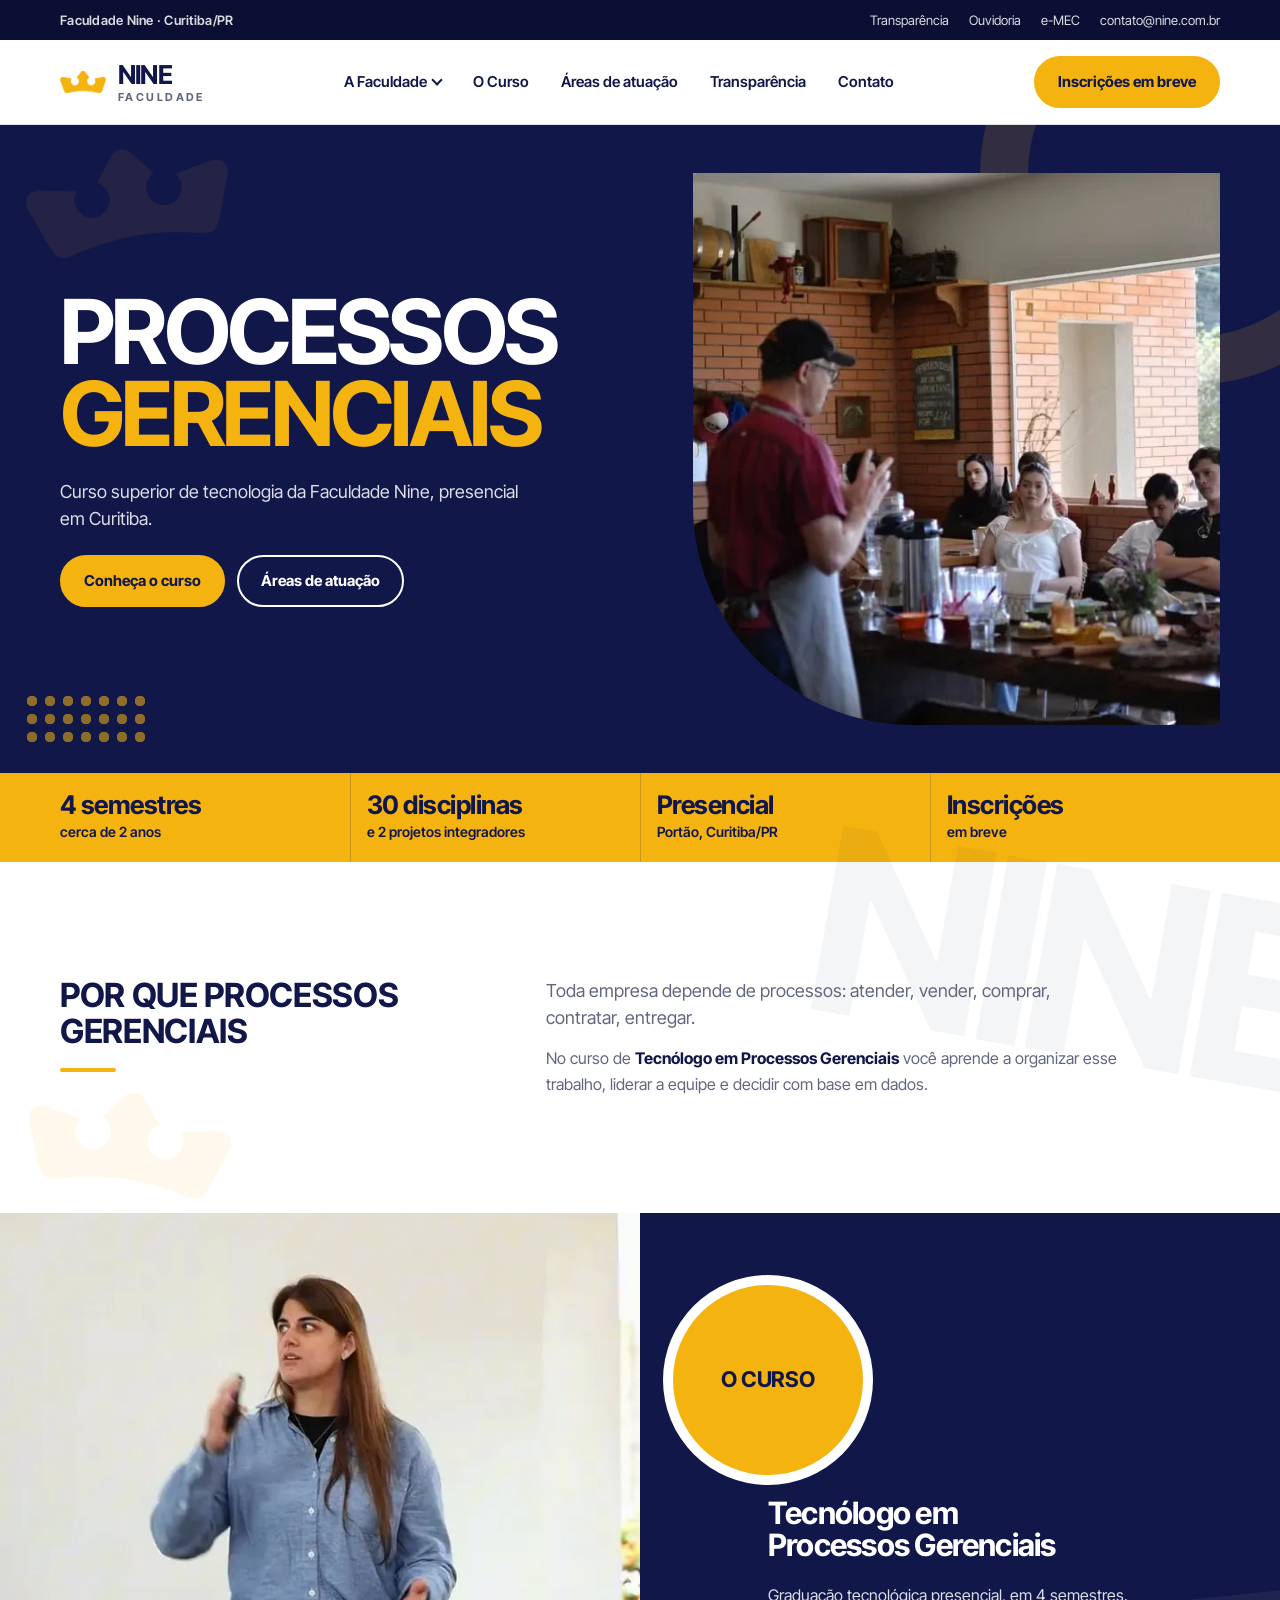
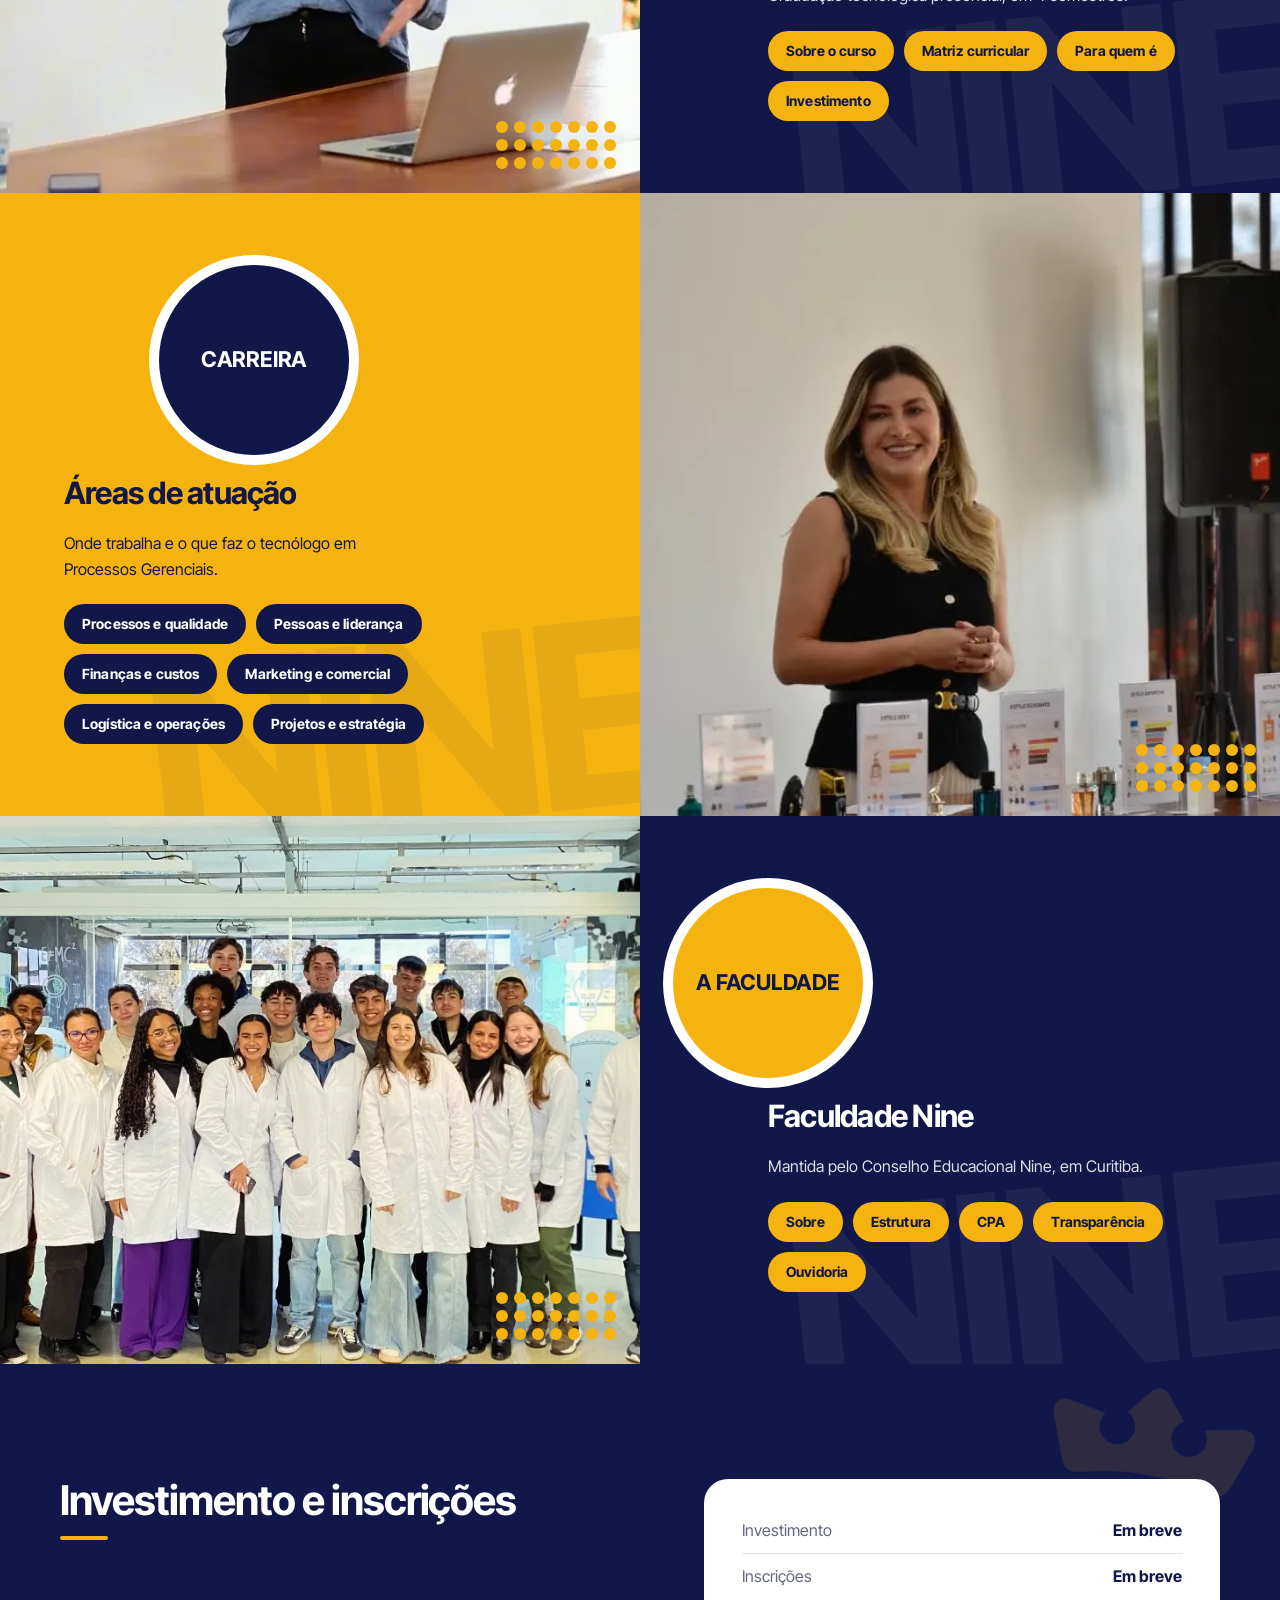
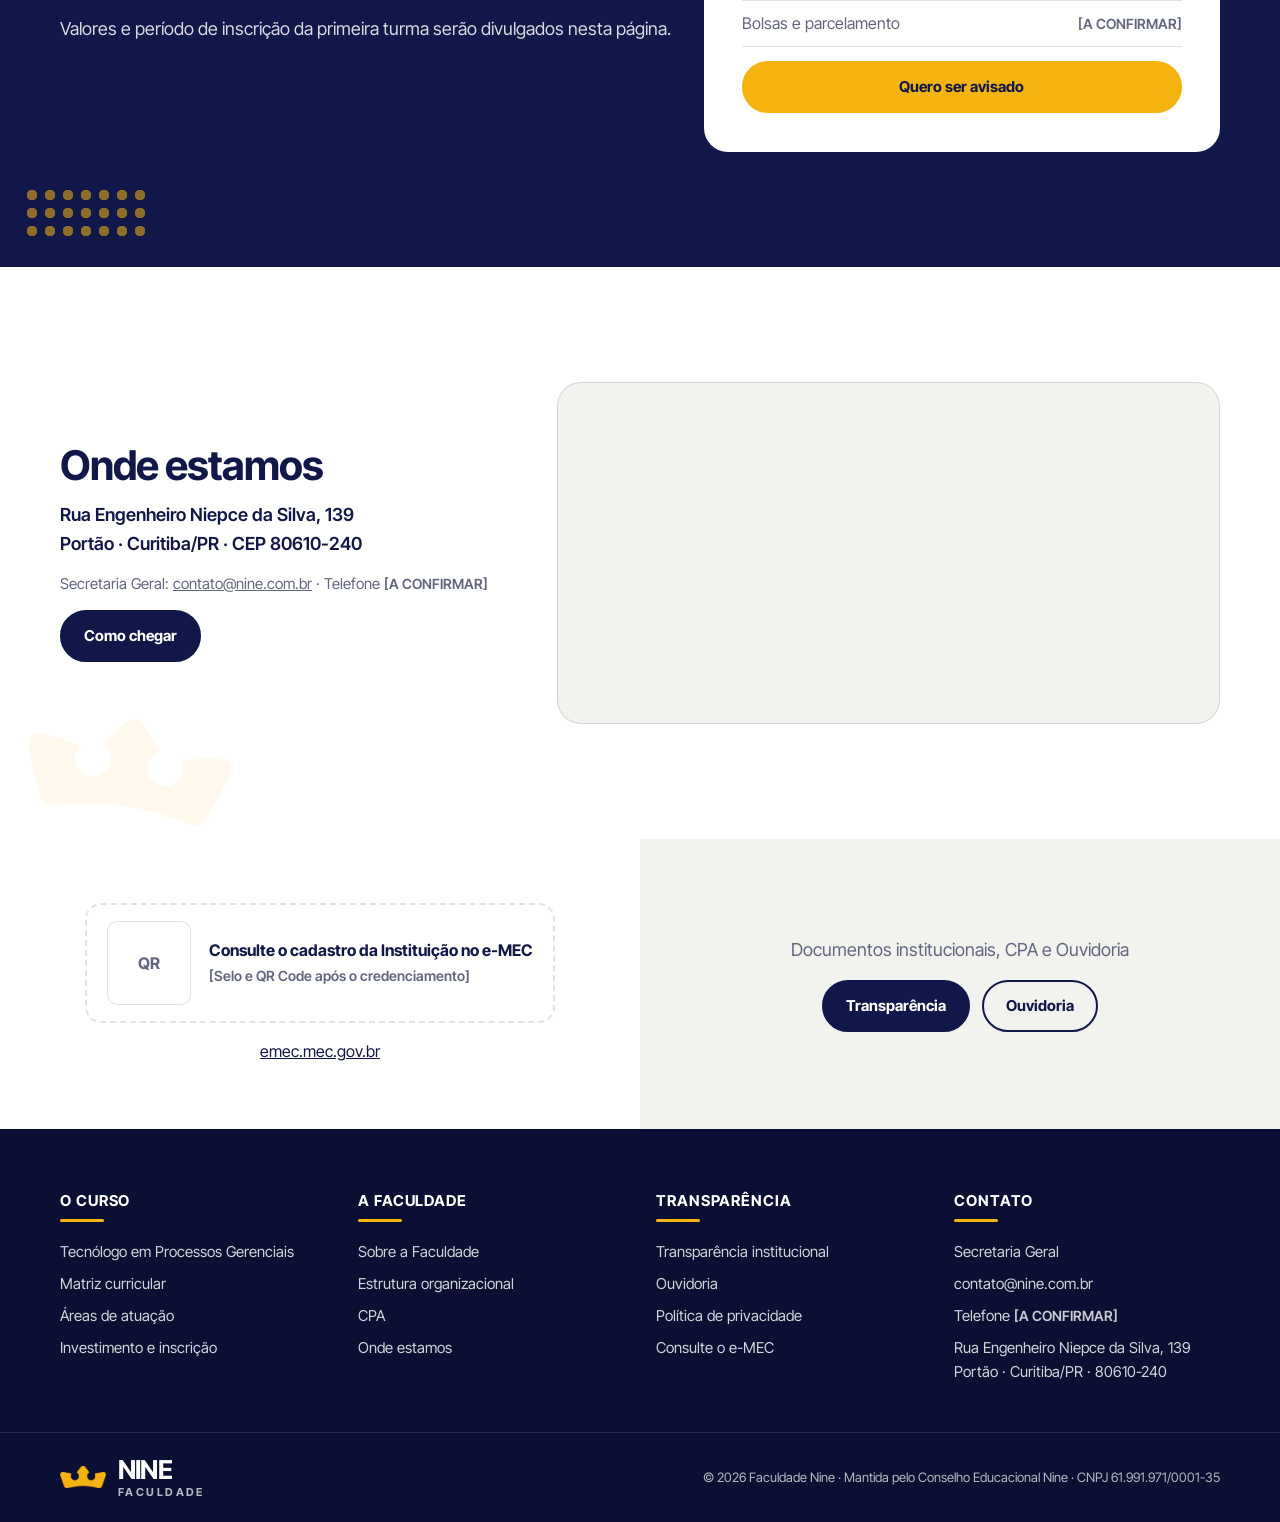
==== commit 4ecedf21: "Faculdade: menos cara de template, mais marcas d'água, texto enxuto - Remove padrões genéricos: selo" ====
--- a/index.html
+++ b/index.html
@@ -11,7 +11,7 @@
   <meta property="og:description" content="Faculdade Nine: curso superior de Tecnólogo em Processos Gerenciais, presencial em Curitiba, em 4 semestres. Matriz curricular, áreas de atuação e inscrições.">
   <link rel="icon" type="image/png" href="/assets/logo/crown.png">
   <link rel="preload" as="font" type="font/woff2" href="/assets/fonts/inter-tight-latin.woff2" crossorigin>
-  <style id="css">:root{--navy:#111749;--navy-90:#1C2257;--navy-deep:#0B0F33;--gold:#F5B310;--gold-soft:#FFF4D6;--paper:#FAFAF7;--paper-2:#F2F2EE;--white:#FFFFFF;--ink:#111749;--ink-muted:#62667F;--line:rgba(17,23,73,.12);--font:"Inter Tight",system-ui,-apple-system,"Segoe UI",sans-serif;--fs-display:clamp(2.75rem,7vw,6rem);--fs-h1:clamp(2.25rem,4.6vw,4rem);--fs-h2:clamp(1.75rem,3.2vw,2.75rem);--fs-h3:clamp(1.125rem,1.6vw,1.375rem);--fs-body:clamp(1rem,1.05vw,1.0625rem);--fs-label:.8125rem;--max:1240px;--margin:clamp(16px,4vw,40px);--r:16px;--r-lg:24px;--r-pill:999px;--space:clamp(64px,9vw,120px);--header-h:84px}@font-face{font-family:"Inter Tight";font-style:normal;font-weight:400 700;font-display:swap;src:url("/assets/fonts/inter-tight-latin.woff2") format("woff2")}*,*::before,*::after{box-sizing:border-box}*{margin:0}html{scroll-behavior:smooth;scroll-padding-top:calc(var(--header-h) + 16px);overflow-y:scroll;-webkit-text-size-adjust:100%}body{font-family:var(--font);font-size:var(--fs-body);line-height:1.6;color:var(--ink);background:var(--white);-webkit-font-smoothing:antialiased;overflow-x:clip}img,svg,iframe{display:block;max-width:100%}ul,ol{list-style:none;padding:0}a{color:inherit}button,input,select,textarea{font:inherit;color:inherit}h1,h2,h3,h4{font-weight:700;letter-spacing:-0.025em;line-height:1.05;text-wrap:balance}h1{font-size:var(--fs-h1)}h2{font-size:var(--fs-h2)}h3{font-size:var(--fs-h3);line-height:1.2;letter-spacing:-0.015em}p{text-wrap:pretty}[hidden]{display:none !important}:focus{outline:2px solid var(--navy);outline-offset:3px}.is-dark :focus,.footer :focus,.topbar :focus,.menu :focus{outline-color:var(--gold)}@media (prefers-reduced-motion:reduce){html{scroll-behavior:auto}*,*::before,*::after{transition-duration:.01ms !important}}.sr-only{position:absolute;width:1px;height:1px;padding:0;margin:-1px;overflow:hidden;clip-path:inset(50%);white-space:nowrap;border:0}.a11y-bar a{position:absolute;left:16px;top:-100px;z-index:100;background:var(--navy);color:#fff;padding:12px 16px;border-radius:8px}.a11y-bar a:focus{top:16px}.noscript{padding:12px 16px;background:var(--navy);color:#fff;text-align:center}.container{width:100%;max-width:var(--max);margin-inline:auto;padding-inline:var(--margin)}.section{position:relative;padding-block:var(--space);overflow-x:clip}.section--tint{background:var(--paper-2)}.is-dark{background:var(--navy);color:#fff}.is-dark .lead,.is-dark p{color:rgba(255,255,255,.84)}.is-dark a{color:var(--gold)}.kicker{display:flex;align-items:center;gap:10px;font-size:var(--fs-label);font-weight:700;letter-spacing:.1em;text-transform:uppercase;color:var(--ink-muted)}.kicker::before{content:"";width:28px;height:3px;border-radius:3px;background:var(--gold)}.is-dark .kicker{color:var(--gold)}.lead{font-size:clamp(1.0625rem,1.4vw,1.25rem);line-height:1.55;color:var(--ink-muted)}.note{font-size:.9375rem;color:var(--ink-muted)}.tbc{font-size:.875rem;font-weight:600;color:var(--ink-muted)}.is-dark .tbc,.footer .tbc{color:rgba(255,255,255,.78)}.head{display:grid;gap:16px;max-width:760px;margin-bottom:clamp(32px,5vw,56px)}.head--center{margin-inline:auto;text-align:center;justify-items:center}.crown{display:inline-block;aspect-ratio:214 / 101;background:url("/assets/logo/crown.png") center / contain no-repeat}.wm-crown{position:absolute;z-index:0;width:220px;opacity:.07;pointer-events:none}.is-dark .wm-crown{opacity:.1}.section>.container{position:relative;z-index:1}.dots{position:absolute;z-index:2;display:grid;grid-template-columns:repeat(7,12px);gap:6px;pointer-events:none}.dots i{width:12px;height:12px;border-radius:50%;background:var(--gold)}.btn{display:inline-flex;align-items:center;justify-content:center;gap:10px;min-height:48px;padding:12px 22px;border-radius:var(--r-pill);border:2px solid var(--navy);background:var(--navy);color:#fff;font-weight:700;font-size:.9375rem;text-decoration:none;cursor:pointer;transition:background-color .2s,color .2s,border-color .2s}.btn:hover{background:var(--navy-90);border-color:var(--navy-90)}.btn--gold{background:var(--gold);border-color:var(--gold);color:var(--navy)}.btn--gold:hover{background:#FFC22E;border-color:#FFC22E}.btn--outline{background:transparent;color:var(--navy)}.btn--outline:hover{background:var(--navy);color:#fff}.is-dark .btn--outline,.hero .btn--outline{border-color:#fff;color:#fff}.is-dark .btn--outline:hover,.hero .btn--outline:hover{background:#fff;color:var(--navy)}.is-dark .btn--gold{color:var(--navy)}.btn-row{display:flex;flex-wrap:wrap;gap:12px}.pill{display:inline-flex;align-items:center;min-height:40px;padding:8px 18px;border-radius:var(--r-pill);background:var(--navy);color:#fff;font-size:.875rem;font-weight:700;text-decoration:none;letter-spacing:.01em}.pill:hover{background:var(--navy-90)}.pills{display:flex;flex-wrap:wrap;gap:10px}.split--gold .pill{background:var(--navy);color:#fff}.split--navy .pill{background:var(--gold);color:var(--navy)}.split--navy .pill:hover{background:#FFC22E}.topbar{background:var(--navy-deep);color:rgba(255,255,255,.85);font-size:.8125rem}.topbar .container{display:flex;justify-content:space-between;align-items:center;gap:16px;min-height:40px}.topbar ul{display:flex;flex-wrap:wrap;gap:4px 20px}.topbar a{text-decoration:none;color:rgba(255,255,255,.85)}.topbar a:hover{color:var(--gold)}.topbar__place{font-weight:600;letter-spacing:.02em}.header{position:sticky;top:0;z-index:50;background:rgba(255,255,255,.96);border-bottom:1px solid var(--line)}.header .container{display:flex;align-items:center;justify-content:space-between;gap:24px;min-height:var(--header-h)}.brand{display:flex;align-items:center;gap:12px;text-decoration:none;color:var(--navy)}.brand .crown{width:46px}.brand__name{display:grid;line-height:1}.brand__name b{font-size:1.625rem;font-weight:700;letter-spacing:-0.03em}.brand__name small{margin-top:4px;font-size:.6875rem;font-weight:700;letter-spacing:.22em;text-transform:uppercase;color:var(--ink-muted)}.brand__sep{width:1px;height:36px;background:var(--line)}.mainnav>ul{display:flex;align-items:center;gap:4px}.mainnav a,.mainnav summary{display:flex;align-items:center;gap:6px;padding:10px 14px;border-radius:10px;font-size:.9375rem;font-weight:600;text-decoration:none;color:var(--navy);cursor:pointer;list-style:none}.mainnav summary::-webkit-details-marker{display:none}.mainnav a:hover,.mainnav summary:hover{background:var(--paper-2)}.mainnav a[aria-current="page"]{box-shadow:inset 0 -3px 0 var(--gold);border-radius:10px 10px 0 0}.mainnav summary::after{content:"";width:8px;height:8px;border-right:2px solid currentColor;border-bottom:2px solid currentColor;transform:translateY(-2px) rotate(45deg)}.dd{position:relative}.dd[open] summary::after{transform:translateY(2px) rotate(-135deg)}.dd__panel{position:absolute;top:calc(100% + 10px);left:0;z-index:60;min-width:300px;padding:10px;background:#fff;border:1px solid var(--line);border-radius:var(--r);box-shadow:0 18px 40px rgba(17,23,73,.14)}.dd__panel a{padding:10px 12px;font-weight:500}.header__cta{flex:none}.burger{display:none;width:48px;height:48px;border:0;border-radius:12px;background:var(--navy);cursor:pointer;place-content:center;gap:6px}.burger span[aria-hidden]{display:block;width:20px;height:2px;background:#fff;border-radius:2px}.menu{position:fixed;inset:0;z-index:70;overflow-y:auto;background:var(--navy);color:#fff;padding:88px var(--margin) 40px}.menu__close{position:absolute;top:18px;right:var(--margin);width:48px;height:48px;border-radius:12px;border:1px solid rgba(255,255,255,.3);background:none;color:#fff;font-size:1.75rem;cursor:pointer}.menu a{display:block;padding:10px 0;font-size:1.375rem;font-weight:700;text-decoration:none}.menu .menu__sub a{padding:6px 0 6px 16px;font-size:1.0625rem;font-weight:500;color:rgba(255,255,255,.85)}.menu .btn{margin-top:24px}@media (max-width:1100px){.mainnav,.header__cta{display:none}.burger{display:grid}.brand__sep,.topbar__place{display:none}}.hero{position:relative;overflow:hidden;background:var(--navy);color:#fff;isolation:isolate}.hero .container{display:grid;grid-template-columns:1.05fr .95fr;align-items:center;gap:clamp(24px,4vw,56px);min-height:clamp(520px,72vh,680px);padding-block:48px}.hero__text{display:grid;gap:22px;position:relative;z-index:2}.hero__badge{justify-self:start;display:inline-flex;gap:8px;align-items:center;padding:8px 14px;border-radius:var(--r-pill);background:rgba(255,255,255,.1);color:var(--gold);font-size:.8125rem;font-weight:700;letter-spacing:.08em;text-transform:uppercase}.hero h1{font-size:var(--fs-display);line-height:.92;letter-spacing:-0.04em;text-transform:uppercase}.hero h1 span{display:block;color:var(--gold)}.hero .lead{color:rgba(255,255,255,.86);max-width:46ch}.hero__media{position:relative;align-self:stretch}.hero__img{position:absolute;inset:0 0 0 0;border-radius:0 0 0 220px;overflow:hidden}.hero__img img{width:100%;height:100%;object-fit:cover}.hero .dots{left:-30px;bottom:30px}.hero__ring{position:absolute;right:-120px;top:-160px;width:420px;height:420px;border-radius:50%;border:48px solid rgba(245,179,16,.14);z-index:-1}.facts-bar{background:var(--gold);color:var(--navy)}.facts-bar ul{display:grid;grid-template-columns:repeat(4,1fr)}.facts-bar li{padding:18px 16px;display:grid;gap:2px;border-left:1px solid rgba(17,23,73,.18)}.facts-bar li:first-child{border-left:0;padding-left:0}.facts-bar b{font-size:clamp(1.25rem,2vw,1.625rem);letter-spacing:-0.02em;line-height:1.1}.facts-bar span{font-size:.875rem;font-weight:600}@media (max-width:900px){.hero .container{grid-template-columns:1fr;min-height:0;padding-bottom:0}.hero__media{min-height:300px;margin-inline:calc(var(--margin) * -1)}.hero__img{border-radius:120px 0 0 0}.facts-bar ul{grid-template-columns:1fr 1fr}.facts-bar li:nth-child(3){border-left:0;padding-left:0}.facts-bar li:nth-child(n+3){border-top:1px solid rgba(17,23,73,.18)}}.statement{display:grid;grid-template-columns:1fr 1.6fr;gap:clamp(24px,5vw,72px);align-items:start}.statement h2{font-size:clamp(1.5rem,2.6vw,2.25rem);text-transform:uppercase;letter-spacing:-0.01em;line-height:1.1}.statement h2::after{content:"";display:block;width:56px;height:4px;margin-top:18px;border-radius:4px;background:var(--gold)}.statement .prose{display:grid;gap:14px;color:var(--ink-muted)}.statement .prose strong{color:var(--navy)}@media (max-width:800px){.statement{grid-template-columns:1fr}}.split{position:relative;display:grid;grid-template-columns:1fr 1fr;min-height:380px}.split__photo{position:relative;overflow:hidden}.split__photo img{position:absolute;inset:0;width:100%;height:100%;object-fit:cover}.split__photo .dots{right:24px;bottom:24px}.split__body{position:relative;display:grid;align-content:center;gap:22px;padding:clamp(40px,6vw,72px) clamp(24px,5vw,72px) clamp(40px,6vw,72px) clamp(96px,10vw,150px)}.split--navy .split__body{background:var(--navy);color:#fff}.split--gold .split__body{background:var(--gold);color:var(--navy)}.split--paper .split__body{background:var(--paper-2)}.split__body p{max-width:52ch}.split--navy .split__body p{color:rgba(255,255,255,.86)}.seal{position:absolute;left:0;top:50%;z-index:3;transform:translate(-50%,-50%);display:grid;place-items:center;width:clamp(150px,15vw,190px);aspect-ratio:1;padding:20px;border-radius:50%;background:var(--gold);color:var(--navy);text-align:center;box-shadow:0 0 0 10px #fff;isolation:isolate;font-size:clamp(1.125rem,1.7vw,1.5rem);font-weight:700;line-height:1;letter-spacing:-0.01em;text-transform:uppercase}.split .split__body .seal{color:var(--navy)}.split--gold .split__body .seal{background:var(--navy);color:#fff}.split--rev .split__photo{order:2}.split--rev .split__body{padding:clamp(40px,6vw,72px) clamp(96px,10vw,150px) clamp(40px,6vw,72px) clamp(24px,5vw,72px)}.split--rev .seal{left:auto;right:0;transform:translate(50%,-50%)}.split h2{font-size:clamp(1.5rem,2.4vw,2rem)}@media (max-width:900px){.split{grid-template-columns:1fr}.split__photo{min-height:260px}.split--rev .split__photo{order:0}.split__body,.split--rev .split__body{padding:96px var(--margin) 48px}.seal,.split--rev .seal{left:50%;right:auto;top:0;transform:translate(-50%,-50%);width:140px}}.grid{display:grid;gap:16px}.grid--2{grid-template-columns:repeat(2,minmax(0,1fr))}.grid--3{grid-template-columns:repeat(3,minmax(0,1fr))}.grid--4{grid-template-columns:repeat(4,minmax(0,1fr))}.card{position:relative;display:grid;align-content:start;gap:10px;padding:clamp(20px,2.4vw,28px);background:#fff;border:1px solid var(--line);border-radius:var(--r-lg)}.section--tint .card{border-color:transparent}.card h3{color:var(--navy)}.card p{color:var(--ink-muted);font-size:.9375rem}.card__icon{display:grid;place-items:center;width:48px;height:48px;border-radius:14px;background:var(--gold-soft);color:var(--navy);font-weight:700;font-size:1.125rem}.card--navy{background:var(--navy);border-color:var(--navy)}.card--navy h3{color:#fff}.card--navy p{color:rgba(255,255,255,.82)}.card--navy .card__icon{background:var(--gold)}.card--gold{background:var(--gold);border-color:var(--gold)}.card--gold p{color:var(--navy)}.card__photo{margin:calc(clamp(20px,2.4vw,28px) * -1) calc(clamp(20px,2.4vw,28px) * -1) 8px;aspect-ratio:16 / 9;overflow:hidden;border-radius:var(--r-lg) var(--r-lg) 0 0}.card__photo img{width:100%;height:100%;object-fit:cover}.tags{display:flex;flex-wrap:wrap;gap:6px;margin-top:4px}.tags li{padding:4px 10px;border-radius:var(--r-pill);background:var(--paper-2);font-size:.8125rem;font-weight:600;color:var(--navy)}@media (max-width:1000px){.grid--4{grid-template-columns:repeat(2,minmax(0,1fr))}.grid--3{grid-template-columns:repeat(2,minmax(0,1fr))}}@media (max-width:640px){.grid--2,.grid--3,.grid--4{grid-template-columns:1fr}}.soon{display:grid;grid-template-columns:1.2fr 1fr;gap:24px;align-items:stretch}.soon__box{display:grid;gap:14px;align-content:start;padding:clamp(24px,3vw,40px);border-radius:var(--r-lg);background:#fff;color:var(--navy)}.soon__box .label{font-size:var(--fs-label);font-weight:700;letter-spacing:.1em;text-transform:uppercase;color:var(--ink-muted)}.soon__box .soon__status{display:inline-flex;justify-self:start;align-items:center;gap:8px;padding:6px 14px;border-radius:var(--r-pill);background:var(--gold);color:var(--navy);font-weight:700}.soon__status::before{content:"";width:8px;height:8px;border-radius:50%;background:var(--navy)}.soon__value{font-size:clamp(2rem,4vw,3rem);font-weight:700;letter-spacing:-0.03em;line-height:1}.soon__box p{color:var(--ink-muted)}@media (max-width:800px){.soon{grid-template-columns:1fr}}.place{display:grid;grid-template-columns:1fr 1.4fr;gap:24px;align-items:stretch}.place__info{display:grid;gap:14px;align-content:center}.place__info address{font-style:normal;font-size:1.125rem;font-weight:600;color:var(--navy)}.map{min-height:340px;border-radius:var(--r-lg);overflow:hidden;border:1px solid var(--line);background:var(--paper-2)}.map iframe{width:100%;height:100%;min-height:340px;border:0}@media (max-width:800px){.place{grid-template-columns:1fr}}.emec-band{display:grid;grid-template-columns:1fr 1fr}.emec-band>div{display:grid;gap:16px;justify-items:center;align-content:center;padding:clamp(40px,6vw,64px) var(--margin);text-align:center}.emec-band>div + div{background:var(--paper-2)}.emec-card{display:flex;align-items:center;gap:18px;padding:16px 20px;border:2px dashed var(--line);border-radius:var(--r);text-align:left}.emec-qr{flex:none;display:grid;place-items:center;width:84px;height:84px;border-radius:10px;background:#fff;border:1px solid var(--line);font-weight:700;color:var(--ink-muted)}@media (max-width:800px){.emec-band{grid-template-columns:1fr}}.page-hero{position:relative;overflow:hidden;background:var(--navy);color:#fff;isolation:isolate}.page-hero__bg{position:absolute;inset:0;z-index:-2}.page-hero__bg img{width:100%;height:100%;object-fit:cover}.page-hero::before{content:"";position:absolute;inset:0;z-index:-1;background:linear-gradient(90deg,rgba(11,15,51,.94) 0%,rgba(11,15,51,.82) 45%,rgba(11,15,51,.35) 100%)}.page-hero .container{display:grid;gap:18px;padding-block:clamp(56px,8vw,104px)}.crumbs{font-size:.875rem;color:rgba(255,255,255,.8)}.crumbs a{color:rgba(255,255,255,.9)}.page-hero h1{max-width:18ch}.page-hero .lead{max-width:58ch;color:rgba(255,255,255,.86)}.chips{display:flex;flex-wrap:wrap;gap:10px}.chips li{display:inline-flex;align-items:center;gap:8px;padding:8px 14px;border-radius:var(--r-pill);background:rgba(255,255,255,.12);font-size:.875rem;font-weight:600}.chips li b{color:var(--gold)}.course-layout{display:grid;grid-template-columns:minmax(0,1fr) 340px;gap:clamp(24px,4vw,56px);align-items:start}.aside-box{position:sticky;top:calc(var(--header-h) + 24px);display:grid;gap:14px;padding:24px;border-radius:var(--r-lg);background:#fff;border:1px solid var(--line);box-shadow:0 20px 40px rgba(17,23,73,.08)}.aside-box h2{font-size:1.25rem}.aside-box dl{display:grid;gap:10px}.aside-box dl div{display:flex;justify-content:space-between;gap:12px;padding-bottom:10px;border-bottom:1px solid var(--line);font-size:.9375rem}.aside-box dt{color:var(--ink-muted)}.aside-box dd{margin:0;font-weight:700;text-align:right}@media (max-width:1000px){.course-layout{grid-template-columns:1fr}.aside-box{position:static}}.prose{display:grid;gap:16px;max-width:70ch}.prose h2{margin-top:8px}.quote{padding:20px 24px;border-left:4px solid var(--gold);border-radius:0 var(--r) var(--r) 0;background:var(--paper-2);color:var(--navy)}.quote cite{display:block;margin-top:10px;font-size:.875rem;font-style:normal;color:var(--ink-muted)}.sem{margin-top:14px;border-radius:var(--r-lg);background:#fff;border:1px solid var(--line);overflow:hidden}.sem summary{display:flex;align-items:center;justify-content:space-between;gap:16px;padding:20px 24px;cursor:pointer;list-style:none;font-size:1.25rem;font-weight:700;color:var(--navy)}.sem summary::-webkit-details-marker{display:none}.sem summary small{margin-left:10px;font-size:.875rem;font-weight:600;color:var(--ink-muted)}.sem summary::after{content:"+";flex:none;display:grid;place-items:center;width:36px;height:36px;border-radius:50%;background:var(--gold);color:var(--navy);font-size:1.25rem;font-weight:600}.sem[open] summary::after{content:"−";background:var(--navy);color:#fff}.disc{display:grid;grid-template-columns:repeat(2,minmax(0,1fr));gap:12px;padding:0 24px 24px}.disc li{display:grid;gap:8px;align-content:start;padding:18px;border-radius:var(--r);background:var(--paper-2)}.disc h3{font-size:1.0625rem}.disc__meta{display:flex;flex-wrap:wrap;gap:6px;font-size:.75rem;font-weight:700;letter-spacing:.04em;text-transform:uppercase;color:var(--ink-muted)}.disc__meta span + span::before{content:"·";margin-right:6px}.disc__do{font-size:.9375rem;color:var(--navy)}.disc__do b{display:block;font-size:.75rem;letter-spacing:.08em;text-transform:uppercase;color:var(--ink-muted)}@media (max-width:700px){.disc{grid-template-columns:1fr;padding:0 16px 16px}.sem summary{padding:18px 16px}}.steps{display:grid;grid-template-columns:repeat(4,minmax(0,1fr));gap:16px;counter-reset:s}.steps li{display:grid;gap:10px;align-content:start;padding:24px;border-radius:var(--r-lg);background:var(--navy-90);color:#fff}.steps b{display:grid;place-items:center;width:44px;height:44px;border-radius:50%;background:var(--gold);color:var(--navy);font-size:1.125rem}.steps h3{color:#fff}.steps p{color:rgba(255,255,255,.8);font-size:.9375rem}@media (max-width:1000px){.steps{grid-template-columns:repeat(2,minmax(0,1fr))}}@media (max-width:600px){.steps{grid-template-columns:1fr}}.facts{display:grid;grid-template-columns:repeat(2,minmax(0,1fr));gap:0 32px}.fact{padding:16px 0;border-top:1px solid var(--line)}.fact dt{font-size:var(--fs-label);font-weight:700;letter-spacing:.08em;text-transform:uppercase;color:var(--ink-muted)}.fact dd{margin:4px 0 0;font-weight:600;color:var(--navy)}.is-dark .fact{border-top-color:rgba(255,255,255,.16)}.is-dark .fact dt{color:var(--gold)}.is-dark .fact dd{color:#fff}@media (max-width:640px){.facts{grid-template-columns:1fr}}.faq{border-top:1px solid var(--line)}.faq details{border-bottom:1px solid var(--line);overflow:hidden}.faq summary{display:flex;justify-content:space-between;align-items:center;gap:20px;padding:20px 0;cursor:pointer;list-style:none;font-size:1.0625rem;font-weight:700;color:var(--navy)}.faq summary::-webkit-details-marker{display:none}.faq summary::after{content:"+";flex:none;display:grid;place-items:center;width:32px;height:32px;border-radius:50%;background:var(--gold);color:var(--navy);font-weight:600}.faq details[open] summary::after{content:"−";background:var(--navy);color:#fff}.faq details>div{padding:0 48px 20px 0;color:var(--ink-muted)}.docs{border-top:1px solid var(--line)}.doc{display:grid;grid-template-columns:minmax(0,1fr) auto 190px;gap:8px 24px;align-items:center;padding:20px 0;border-bottom:1px solid var(--line)}.doc h3{font-size:1.0625rem}.doc h3 a{color:var(--navy);text-decoration-color:var(--gold);text-decoration-thickness:2px;text-underline-offset:4px}.doc__main p{margin-top:2px;font-size:.9375rem;color:var(--ink-muted)}.doc__date{font-size:.875rem;color:var(--ink-muted);text-align:right}.status{justify-self:start;padding:6px 12px;border-radius:var(--r-pill);font-size:.8125rem;font-weight:700;white-space:nowrap}.status--publicado{background:var(--navy);color:#fff}.status--em-aprovacao{background:var(--gold-soft);color:#6B4E00}.status--a-publicar,.status--sem-registro{background:var(--paper-2);color:var(--ink-muted)}@media (max-width:760px){.doc{grid-template-columns:1fr}.doc__date{text-align:left}}.timeline{display:grid;grid-template-columns:repeat(4,minmax(0,1fr));gap:16px}.timeline li{padding:22px;border-radius:var(--r-lg);background:var(--navy-90)}.timeline b{display:block;margin-bottom:8px;font-size:1.125rem;color:var(--gold)}.timeline p{color:rgba(255,255,255,.82);font-size:.9375rem}@media (max-width:1000px){.timeline{grid-template-columns:repeat(2,minmax(0,1fr))}}@media (max-width:600px){.timeline{grid-template-columns:1fr}}.form{display:grid;gap:18px}.form fieldset{display:grid;grid-template-columns:1fr 1fr;gap:16px;min-width:0;margin:0;padding:0;border:0}.form legend{grid-column:1 / -1;padding-bottom:4px;font-size:var(--fs-label);font-weight:700;letter-spacing:.1em;text-transform:uppercase;color:var(--gold)}.field{display:grid;gap:6px;align-content:start}.field--full{grid-column:1 / -1}.field label{font-size:.9375rem;font-weight:600}.field .opt{font-weight:400;opacity:.75}.field input:not([type="checkbox"]),.field select,.field textarea{width:100%;min-height:50px;padding:12px 14px;border-radius:12px;border:1px solid rgba(255,255,255,.25);background:var(--navy-90);color:#fff}.form--light .field input:not([type="checkbox"]),.form--light .field select,.form--light .field textarea{border-color:var(--line);background:#fff;color:var(--navy)}.form--light legend{color:var(--navy)}.field select option{color:var(--navy);background:#fff}.field--check{display:flex;gap:12px;align-items:flex-start}.field--check input{width:22px;height:22px;margin-top:2px;flex:none;accent-color:var(--gold)}.field--hp{display:none}.form__status:not(:empty){padding:12px 16px;border-radius:12px;background:rgba(255,255,255,.1)}.form--light .form__status:not(:empty){background:var(--paper-2)}@media (max-width:640px){.form fieldset{grid-template-columns:1fr}}.footer{background:var(--navy-deep);color:rgba(255,255,255,.82);font-size:.9375rem}.footer__cols{display:grid;grid-template-columns:repeat(4,minmax(0,1fr));gap:32px;padding-block:64px 48px}.footer h2{margin-bottom:18px;font-size:.9375rem;text-transform:uppercase;letter-spacing:.06em;color:#fff}.footer h2::after{content:"";display:block;width:44px;height:3px;margin-top:10px;border-radius:3px;background:var(--gold)}.footer li + li{margin-top:8px}.footer a{color:rgba(255,255,255,.82);text-decoration:none}.footer a:hover{color:var(--gold);text-decoration:underline}.footer address{font-style:normal}.footer__bottom{border-top:1px solid rgba(255,255,255,.12)}.footer__bottom .container{display:flex;flex-wrap:wrap;justify-content:space-between;align-items:center;gap:16px;padding-block:24px;font-size:.8125rem;color:rgba(255,255,255,.7)}.footer .brand{color:#fff}.footer .brand__name small{color:rgba(255,255,255,.7)}@media (max-width:900px){.footer__cols{grid-template-columns:1fr 1fr}}@media (max-width:520px){.footer__cols{grid-template-columns:1fr}}.u-wm-r{top:6%;right:3%;transform:rotate(-10deg)}.u-wm-l{bottom:8%;left:2%;transform:rotate(10deg)}.soon__box .tbc{color:var(--ink-muted)}</style>
+  <style id="css">:root{--navy:#111749;--navy-90:#1C2257;--navy-deep:#0B0F33;--gold:#F5B310;--gold-soft:#FFF4D6;--paper:#FAFAF7;--paper-2:#F2F2EE;--white:#FFFFFF;--ink:#111749;--ink-muted:#62667F;--line:rgba(17,23,73,.12);--font:"Inter Tight",system-ui,-apple-system,"Segoe UI",sans-serif;--fs-display:clamp(2.75rem,7vw,6rem);--fs-h1:clamp(2.25rem,4.6vw,4rem);--fs-h2:clamp(1.75rem,3.2vw,2.75rem);--fs-h3:clamp(1.125rem,1.6vw,1.375rem);--fs-body:clamp(1rem,1.05vw,1.0625rem);--fs-label:.8125rem;--max:1240px;--margin:clamp(16px,4vw,40px);--r:16px;--r-lg:24px;--r-pill:999px;--space:clamp(64px,9vw,120px);--header-h:84px}@font-face{font-family:"Inter Tight";font-style:normal;font-weight:400 700;font-display:swap;src:url("/assets/fonts/inter-tight-latin.woff2") format("woff2")}*,*::before,*::after{box-sizing:border-box}*{margin:0}html{scroll-behavior:smooth;scroll-padding-top:calc(var(--header-h) + 16px);overflow-y:scroll;-webkit-text-size-adjust:100%}body{font-family:var(--font);font-size:var(--fs-body);line-height:1.6;color:var(--ink);background:var(--white);-webkit-font-smoothing:antialiased;overflow-x:clip}img,svg,iframe{display:block;max-width:100%}ul,ol{list-style:none;padding:0}a{color:inherit}button,input,select,textarea{font:inherit;color:inherit}h1,h2,h3,h4{font-weight:700;letter-spacing:-0.025em;line-height:1.05;text-wrap:balance}h1{font-size:var(--fs-h1)}h2{font-size:var(--fs-h2)}h3{font-size:var(--fs-h3);line-height:1.2;letter-spacing:-0.015em}p{text-wrap:pretty}[hidden]{display:none !important}:focus{outline:2px solid var(--navy);outline-offset:3px}.is-dark :focus,.footer :focus,.topbar :focus,.menu :focus{outline-color:var(--gold)}@media (prefers-reduced-motion:reduce){html{scroll-behavior:auto}*,*::before,*::after{transition-duration:.01ms !important}}.sr-only{position:absolute;width:1px;height:1px;padding:0;margin:-1px;overflow:hidden;clip-path:inset(50%);white-space:nowrap;border:0}.a11y-bar a{position:absolute;left:16px;top:-100px;z-index:100;background:var(--navy);color:#fff;padding:12px 16px;border-radius:8px}.a11y-bar a:focus{top:16px}.noscript{padding:12px 16px;background:var(--navy);color:#fff;text-align:center}.container{width:100%;max-width:var(--max);margin-inline:auto;padding-inline:var(--margin)}.section{position:relative;padding-block:var(--space);overflow-x:clip}.section--tint{background:var(--paper-2)}.is-dark{background:var(--navy);color:#fff}.is-dark .lead,.is-dark p{color:rgba(255,255,255,.84)}.is-dark a{color:var(--gold)}.lead{font-size:clamp(1.0625rem,1.4vw,1.25rem);line-height:1.55;color:var(--ink-muted)}.note{font-size:.9375rem;color:var(--ink-muted)}.tbc{font-size:.875rem;font-weight:600;color:var(--ink-muted)}.is-dark .tbc,.footer .tbc{color:rgba(255,255,255,.78)}.head{display:grid;gap:14px;max-width:760px;margin-bottom:clamp(28px,4vw,48px)}.head h2::after,.h-small::after{content:"";display:block;width:48px;height:4px;margin-top:14px;border-radius:2px;background:var(--gold)}.head--center h2::after{margin-inline:auto}.h-small{margin-bottom:8px;font-size:1.25rem}.disc__meta span + span::before{content:"·";margin-right:6px}.head--center{margin-inline:auto;text-align:center;justify-items:center}.crown{display:inline-block;aspect-ratio:214 / 101;background:url("/assets/logo/crown.png") center / contain no-repeat}.section>.container{position:relative;z-index:1}.dots{position:absolute;z-index:2;display:grid;grid-template-columns:repeat(7,12px);gap:6px;pointer-events:none}.dots i{width:12px;height:12px;border-radius:50%;background:var(--gold)}.btn{display:inline-flex;align-items:center;justify-content:center;gap:10px;min-height:48px;padding:12px 22px;border-radius:var(--r-pill);border:2px solid var(--navy);background:var(--navy);color:#fff;font-weight:700;font-size:.9375rem;text-decoration:none;cursor:pointer;transition:background-color .2s,color .2s,border-color .2s}.btn:hover{background:var(--navy-90);border-color:var(--navy-90)}.btn--gold{background:var(--gold);border-color:var(--gold);color:var(--navy)}.btn--gold:hover{background:#FFC22E;border-color:#FFC22E}.btn--outline{background:transparent;color:var(--navy)}.btn--outline:hover{background:var(--navy);color:#fff}.is-dark .btn--outline,.hero .btn--outline{border-color:#fff;color:#fff}.is-dark .btn--outline:hover,.hero .btn--outline:hover{background:#fff;color:var(--navy)}.is-dark .btn--gold{color:var(--navy)}.btn-row{display:flex;flex-wrap:wrap;gap:12px}.pill{display:inline-flex;align-items:center;min-height:40px;padding:8px 18px;border-radius:var(--r-pill);background:var(--navy);color:#fff;font-size:.875rem;font-weight:700;text-decoration:none;letter-spacing:.01em}.pill:hover{background:var(--navy-90)}.pills{display:flex;flex-wrap:wrap;gap:10px}.split--gold .pill{background:var(--navy);color:#fff}.split--navy .pill{background:var(--gold);color:var(--navy)}.split--navy .pill:hover{background:#FFC22E}.topbar{background:var(--navy-deep);color:rgba(255,255,255,.85);font-size:.8125rem}.topbar .container{display:flex;justify-content:space-between;align-items:center;gap:16px;min-height:40px}.topbar ul{display:flex;flex-wrap:wrap;gap:4px 20px}.topbar a{text-decoration:none;color:rgba(255,255,255,.85)}.topbar a:hover{color:var(--gold)}.topbar__place{font-weight:600;letter-spacing:.02em}.header{position:sticky;top:0;z-index:50;background:rgba(255,255,255,.96);border-bottom:1px solid var(--line)}.header .container{display:flex;align-items:center;justify-content:space-between;gap:24px;min-height:var(--header-h)}.brand{display:flex;align-items:center;gap:12px;text-decoration:none;color:var(--navy)}.brand .crown{width:46px}.brand__name{display:grid;line-height:1}.brand__name b{font-size:1.625rem;font-weight:700;letter-spacing:-0.03em}.brand__name small{margin-top:4px;font-size:.6875rem;font-weight:700;letter-spacing:.22em;text-transform:uppercase;color:var(--ink-muted)}.brand__sep{width:1px;height:36px;background:var(--line)}.mainnav>ul{display:flex;align-items:center;gap:4px}.mainnav a,.mainnav summary{display:flex;align-items:center;gap:6px;padding:10px 14px;border-radius:10px;font-size:.9375rem;font-weight:600;text-decoration:none;color:var(--navy);cursor:pointer;list-style:none}.mainnav summary::-webkit-details-marker{display:none}.mainnav a:hover,.mainnav summary:hover{background:var(--paper-2)}.mainnav a[aria-current="page"]{box-shadow:inset 0 -3px 0 var(--gold);border-radius:10px 10px 0 0}.mainnav summary::after{content:"";width:8px;height:8px;border-right:2px solid currentColor;border-bottom:2px solid currentColor;transform:translateY(-2px) rotate(45deg)}.dd{position:relative}.dd[open] summary::after{transform:translateY(2px) rotate(-135deg)}.dd__panel{position:absolute;top:calc(100% + 10px);left:0;z-index:60;min-width:300px;padding:10px;background:#fff;border:1px solid var(--line);border-radius:var(--r);box-shadow:0 18px 40px rgba(17,23,73,.14)}.dd__panel a{padding:10px 12px;font-weight:500}.header__cta{flex:none}.burger{display:none;width:48px;height:48px;border:0;border-radius:12px;background:var(--navy);cursor:pointer;place-content:center;gap:6px}.burger span[aria-hidden]{display:block;width:20px;height:2px;background:#fff;border-radius:2px}.menu{position:fixed;inset:0;z-index:70;overflow-y:auto;background:var(--navy);color:#fff;padding:88px var(--margin) 40px}.menu__close{position:absolute;top:18px;right:var(--margin);width:48px;height:48px;border-radius:12px;border:1px solid rgba(255,255,255,.3);background:none;color:#fff;font-size:1.75rem;cursor:pointer}.menu a{display:block;padding:10px 0;font-size:1.375rem;font-weight:700;text-decoration:none}.menu .menu__sub a{padding:6px 0 6px 16px;font-size:1.0625rem;font-weight:500;color:rgba(255,255,255,.85)}.menu .btn{margin-top:24px}@media (max-width:1100px){.mainnav,.header__cta{display:none}.burger{display:grid}.brand__sep,.topbar__place{display:none}}.hero{position:relative;overflow:hidden;background:var(--navy);color:#fff;isolation:isolate}.hero .container{display:grid;grid-template-columns:1.05fr .95fr;align-items:center;gap:clamp(24px,4vw,56px);min-height:clamp(520px,72vh,680px);padding-block:48px}.hero__text{display:grid;gap:22px;position:relative;z-index:2}.hero h1{font-size:var(--fs-display);line-height:.92;letter-spacing:-0.04em;text-transform:uppercase}.hero h1 span{display:block;color:var(--gold)}.hero .lead{color:rgba(255,255,255,.86);max-width:46ch}.hero__media{position:relative;align-self:stretch}.hero__img{position:absolute;inset:0 0 0 0;border-radius:0 0 0 220px;overflow:hidden}.hero__img img{width:100%;height:100%;object-fit:cover}.hero__ring{position:absolute;right:-120px;top:-160px;width:420px;height:420px;border-radius:50%;border:48px solid rgba(245,179,16,.14);z-index:-1}.facts-bar{background:var(--gold);color:var(--navy)}.facts-bar ul{display:grid;grid-template-columns:repeat(4,1fr)}.facts-bar li{padding:18px 16px;display:grid;gap:2px;border-left:1px solid rgba(17,23,73,.18)}.facts-bar li:first-child{border-left:0;padding-left:0}.facts-bar b{font-size:clamp(1.25rem,2vw,1.625rem);letter-spacing:-0.02em;line-height:1.1}.facts-bar span{font-size:.875rem;font-weight:600}@media (max-width:900px){.hero .container{grid-template-columns:1fr;min-height:0;padding-bottom:0}.hero__media{min-height:300px;margin-inline:calc(var(--margin) * -1)}.hero__img{border-radius:120px 0 0 0}.facts-bar ul{grid-template-columns:1fr 1fr}.facts-bar li:nth-child(3){border-left:0;padding-left:0}.facts-bar li:nth-child(n+3){border-top:1px solid rgba(17,23,73,.18)}}.statement{display:grid;grid-template-columns:1fr 1.6fr;gap:clamp(24px,5vw,72px);align-items:start}.statement h2{font-size:clamp(1.5rem,2.6vw,2.25rem);text-transform:uppercase;letter-spacing:-0.01em;line-height:1.1}.statement h2::after{content:"";display:block;width:56px;height:4px;margin-top:18px;border-radius:4px;background:var(--gold)}.statement .prose{display:grid;gap:14px;color:var(--ink-muted)}.statement .prose strong{color:var(--navy)}@media (max-width:800px){.statement{grid-template-columns:1fr}}.split{position:relative;display:grid;grid-template-columns:1fr 1fr;min-height:380px}.split__photo{position:relative;overflow:hidden}.split__photo img{position:absolute;inset:0;width:100%;height:100%;object-fit:cover}.split__photo .dots{right:24px;bottom:24px}.split__body{position:relative;display:grid;align-content:center;gap:22px;padding:clamp(40px,6vw,72px) clamp(24px,5vw,72px) clamp(40px,6vw,72px) clamp(96px,10vw,150px)}.split--navy .split__body{background:var(--navy);color:#fff}.split--gold .split__body{background:var(--gold);color:var(--navy)}.split--paper .split__body{background:var(--paper-2)}.split__body p{max-width:52ch}.split--navy .split__body p{color:rgba(255,255,255,.86)}.seal{position:absolute;left:0;top:50%;z-index:3;transform:translate(-50%,-50%);display:grid;place-items:center;width:clamp(150px,15vw,190px);aspect-ratio:1;padding:20px;border-radius:50%;background:var(--gold);color:var(--navy);text-align:center;box-shadow:0 0 0 10px #fff;isolation:isolate;font-size:clamp(1.125rem,1.7vw,1.5rem);font-weight:700;line-height:1;letter-spacing:-0.01em;text-transform:uppercase}.split .split__body .seal{color:var(--navy)}.split--gold .split__body .seal{background:var(--navy);color:#fff}.split--rev .split__photo{order:2}.split--rev .split__body{padding:clamp(40px,6vw,72px) clamp(96px,10vw,150px) clamp(40px,6vw,72px) clamp(24px,5vw,72px)}.split--rev .seal{left:auto;right:0;transform:translate(50%,-50%)}.split h2{font-size:clamp(1.5rem,2.4vw,2rem)}@media (max-width:900px){.split{grid-template-columns:1fr}.split__photo{min-height:260px}.split--rev .split__photo{order:0}.split__body,.split--rev .split__body{padding:96px var(--margin) 48px}.seal,.split--rev .seal{left:50%;right:auto;top:0;transform:translate(-50%,-50%);width:140px}}.grid{display:grid;gap:16px}.grid--2{grid-template-columns:repeat(2,minmax(0,1fr))}.grid--3{grid-template-columns:repeat(3,minmax(0,1fr))}.grid--4{grid-template-columns:repeat(4,minmax(0,1fr))}.card{position:relative;display:grid;align-content:start;gap:10px;padding:clamp(20px,2.4vw,28px);background:#fff;border:1px solid var(--line);border-radius:var(--r-lg)}.section--tint .card{border-color:transparent}.card h3{color:var(--navy)}.card p{color:var(--ink-muted);font-size:.9375rem}.tags{display:flex;flex-wrap:wrap;gap:6px;margin-top:4px}.tags li{padding:4px 10px;border-radius:var(--r-pill);background:var(--paper-2);font-size:.8125rem;font-weight:600;color:var(--navy)}@media (max-width:1000px){.grid--4{grid-template-columns:repeat(2,minmax(0,1fr))}.grid--3{grid-template-columns:repeat(2,minmax(0,1fr))}}@media (max-width:640px){.grid--2,.grid--3,.grid--4{grid-template-columns:1fr}}.soon{display:grid;grid-template-columns:1.2fr 1fr;gap:24px;align-items:stretch}.soon__box{display:grid;gap:14px;align-content:start;padding:clamp(24px,3vw,40px);border-radius:var(--r-lg);background:#fff;color:var(--navy)}@media (max-width:800px){.soon{grid-template-columns:1fr}}.place{display:grid;grid-template-columns:1fr 1.4fr;gap:24px;align-items:stretch}.place__info{display:grid;gap:14px;align-content:center}.place__info address{font-style:normal;font-size:1.125rem;font-weight:600;color:var(--navy)}.map{min-height:340px;border-radius:var(--r-lg);overflow:hidden;border:1px solid var(--line);background:var(--paper-2)}.map iframe{width:100%;height:100%;min-height:340px;border:0}@media (max-width:800px){.place{grid-template-columns:1fr}}.emec-band{display:grid;grid-template-columns:1fr 1fr}.emec-band>div{display:grid;gap:16px;justify-items:center;align-content:center;padding:clamp(40px,6vw,64px) var(--margin);text-align:center}.emec-band>div + div{background:var(--paper-2)}.emec-card{display:flex;align-items:center;gap:18px;padding:16px 20px;border:2px dashed var(--line);border-radius:var(--r);text-align:left}.emec-qr{flex:none;display:grid;place-items:center;width:84px;height:84px;border-radius:10px;background:#fff;border:1px solid var(--line);font-weight:700;color:var(--ink-muted)}@media (max-width:800px){.emec-band{grid-template-columns:1fr}}.page-hero{position:relative;overflow:hidden;background:var(--navy);color:#fff;isolation:isolate}.page-hero__bg{position:absolute;inset:0;z-index:-2}.page-hero__bg img{width:100%;height:100%;object-fit:cover}.page-hero::before{content:"";position:absolute;inset:0;z-index:-1;background:linear-gradient(90deg,rgba(11,15,51,.94) 0%,rgba(11,15,51,.82) 45%,rgba(11,15,51,.35) 100%)}.page-hero .container{display:grid;gap:18px;padding-block:clamp(56px,8vw,104px)}.crumbs{font-size:.875rem;color:rgba(255,255,255,.8)}.crumbs a{color:rgba(255,255,255,.9)}.page-hero h1{max-width:18ch}.page-hero .lead{max-width:58ch;color:rgba(255,255,255,.86)}.course-layout{display:grid;grid-template-columns:minmax(0,1fr) 340px;gap:clamp(24px,4vw,56px);align-items:start}.aside-box{position:sticky;top:calc(var(--header-h) + 24px);display:grid;gap:14px;padding:24px;border-radius:var(--r-lg);background:#fff;border:1px solid var(--line);box-shadow:0 20px 40px rgba(17,23,73,.08)}.aside-box h2{font-size:1.25rem}.aside-box dl{display:grid;gap:10px}.aside-box dl div{display:flex;justify-content:space-between;gap:12px;padding-bottom:10px;border-bottom:1px solid var(--line);font-size:.9375rem}.aside-box dt{color:var(--ink-muted)}.aside-box dd{margin:0;font-weight:700;text-align:right}@media (max-width:1000px){.course-layout{grid-template-columns:1fr}.aside-box{position:static}}.prose{display:grid;gap:16px;max-width:70ch}.prose h2{margin-top:8px}.quote{padding:20px 24px;border-left:4px solid var(--gold);border-radius:0 var(--r) var(--r) 0;background:var(--paper-2);color:var(--navy)}.quote cite{display:block;margin-top:10px;font-size:.875rem;font-style:normal;color:var(--ink-muted)}.sem{margin-top:14px;border-radius:var(--r-lg);background:#fff;border:1px solid var(--line);overflow:hidden}.sem summary{display:flex;align-items:center;justify-content:space-between;gap:16px;padding:20px 24px;cursor:pointer;list-style:none;font-size:1.25rem;font-weight:700;color:var(--navy)}.sem summary::-webkit-details-marker{display:none}.sem summary small{margin-left:10px;font-size:.875rem;font-weight:600;color:var(--ink-muted)}.sem summary::after{content:"+";flex:none;display:grid;place-items:center;width:36px;height:36px;border-radius:50%;background:var(--gold);color:var(--navy);font-size:1.25rem;font-weight:600}.sem[open] summary::after{content:"−";background:var(--navy);color:#fff}.disc{display:grid;grid-template-columns:repeat(2,minmax(0,1fr));gap:12px;padding:0 24px 24px}.disc li{display:grid;gap:8px;align-content:start;padding:18px;border-radius:var(--r);background:var(--paper-2)}.disc h3{font-size:1.0625rem}.disc__meta{display:flex;flex-wrap:wrap;gap:6px;font-size:.75rem;font-weight:700;letter-spacing:.04em;text-transform:uppercase;color:var(--ink-muted)}.disc__do{font-size:.9375rem;color:var(--navy)}.disc__do b{display:block;font-size:.75rem;letter-spacing:.08em;text-transform:uppercase;color:var(--ink-muted)}@media (max-width:700px){.disc{grid-template-columns:1fr;padding:0 16px 16px}.sem summary{padding:18px 16px}}.steps{display:grid;grid-template-columns:repeat(4,minmax(0,1fr));gap:16px;counter-reset:s}.steps li{display:grid;gap:10px;align-content:start;padding:24px;border-radius:var(--r-lg);background:var(--navy-90);color:#fff}.steps b{display:grid;place-items:center;width:44px;height:44px;border-radius:50%;background:var(--gold);color:var(--navy);font-size:1.125rem}.steps h3{color:#fff}.steps p{color:rgba(255,255,255,.8);font-size:.9375rem}@media (max-width:1000px){.steps{grid-template-columns:repeat(2,minmax(0,1fr))}}@media (max-width:600px){.steps{grid-template-columns:1fr}}.facts{display:grid;grid-template-columns:repeat(2,minmax(0,1fr));gap:0 32px}.fact{padding:16px 0;border-top:1px solid var(--line)}.fact dt{font-size:var(--fs-label);font-weight:700;letter-spacing:.08em;text-transform:uppercase;color:var(--ink-muted)}.fact dd{margin:4px 0 0;font-weight:600;color:var(--navy)}.is-dark .fact{border-top-color:rgba(255,255,255,.16)}.is-dark .fact dt{color:var(--gold)}.is-dark .fact dd{color:#fff}@media (max-width:640px){.facts{grid-template-columns:1fr}}.faq{border-top:1px solid var(--line)}.faq details{border-bottom:1px solid var(--line);overflow:hidden}.faq summary{display:flex;justify-content:space-between;align-items:center;gap:20px;padding:20px 0;cursor:pointer;list-style:none;font-size:1.0625rem;font-weight:700;color:var(--navy)}.faq summary::-webkit-details-marker{display:none}.faq summary::after{content:"+";flex:none;display:grid;place-items:center;width:32px;height:32px;border-radius:50%;background:var(--gold);color:var(--navy);font-weight:600}.faq details[open] summary::after{content:"−";background:var(--navy);color:#fff}.faq details>div{padding:0 48px 20px 0;color:var(--ink-muted)}.docs{border-top:1px solid var(--line)}.doc{display:grid;grid-template-columns:minmax(0,1fr) auto 170px;gap:8px 24px;align-items:center;padding:18px 0;border-bottom:1px solid var(--line)}.doc h3{font-size:1.0625rem}.doc h3 a{color:var(--navy);text-decoration-color:var(--gold);text-decoration-thickness:2px;text-underline-offset:4px}.doc__main p{margin-top:2px;font-size:.9375rem;color:var(--ink-muted)}.doc__date{font-size:.875rem;color:var(--ink-muted);text-align:right}.status{justify-self:start;padding:6px 12px;border-radius:var(--r-pill);font-size:.8125rem;font-weight:700;white-space:nowrap}.status--publicado{background:var(--navy);color:#fff}.status--em-aprovacao{background:var(--gold-soft);color:#6B4E00}.status--a-publicar,.status--sem-registro{background:var(--paper-2);color:var(--ink-muted)}@media (max-width:760px){.doc{grid-template-columns:1fr}.doc__date{text-align:left}}.timeline{display:grid;grid-template-columns:repeat(4,minmax(0,1fr));gap:16px}.timeline li{padding:22px;border-radius:var(--r-lg);background:var(--navy-90)}.timeline b{display:block;margin-bottom:8px;font-size:1.125rem;color:var(--gold)}.timeline p{color:rgba(255,255,255,.82);font-size:.9375rem}@media (max-width:1000px){.timeline{grid-template-columns:repeat(2,minmax(0,1fr))}}@media (max-width:600px){.timeline{grid-template-columns:1fr}}.form{display:grid;gap:18px}.form fieldset{display:grid;grid-template-columns:1fr 1fr;gap:16px;min-width:0;margin:0;padding:0;border:0}.form legend{grid-column:1 / -1;padding-bottom:4px;font-size:var(--fs-label);font-weight:700;letter-spacing:.1em;text-transform:uppercase;color:var(--gold)}.field{display:grid;gap:6px;align-content:start}.field--full{grid-column:1 / -1}.field label{font-size:.9375rem;font-weight:600}.field .opt{font-weight:400;opacity:.75}.field input:not([type="checkbox"]),.field select,.field textarea{width:100%;min-height:50px;padding:12px 14px;border-radius:12px;border:1px solid rgba(255,255,255,.25);background:var(--navy-90);color:#fff}.form--light .field input:not([type="checkbox"]),.form--light .field select,.form--light .field textarea{border-color:var(--line);background:#fff;color:var(--navy)}.form--light legend{color:var(--navy)}.field select option{color:var(--navy);background:#fff}.field--check{display:flex;gap:12px;align-items:flex-start}.field--check input{width:22px;height:22px;margin-top:2px;flex:none;accent-color:var(--gold)}.field--hp{display:none}.form__status:not(:empty){padding:12px 16px;border-radius:12px;background:rgba(255,255,255,.1)}.form--light .form__status:not(:empty){background:var(--paper-2)}@media (max-width:640px){.form fieldset{grid-template-columns:1fr}}.footer{background:var(--navy-deep);color:rgba(255,255,255,.82);font-size:.9375rem}.footer__cols{display:grid;grid-template-columns:repeat(4,minmax(0,1fr));gap:32px;padding-block:64px 48px}.footer h2{margin-bottom:18px;font-size:.9375rem;text-transform:uppercase;letter-spacing:.06em;color:#fff}.footer h2::after{content:"";display:block;width:44px;height:3px;margin-top:10px;border-radius:3px;background:var(--gold)}.footer li + li{margin-top:8px}.footer a{color:rgba(255,255,255,.82);text-decoration:none}.footer a:hover{color:var(--gold);text-decoration:underline}.footer address{font-style:normal}.footer__bottom{border-top:1px solid rgba(255,255,255,.12)}.footer__bottom .container{display:flex;flex-wrap:wrap;justify-content:space-between;align-items:center;gap:16px;padding-block:24px;font-size:.8125rem;color:rgba(255,255,255,.7)}.footer .brand{color:#fff}.footer .brand__name small{color:rgba(255,255,255,.7)}@media (max-width:900px){.footer__cols{grid-template-columns:1fr 1fr}}@media (max-width:520px){.footer__cols{grid-template-columns:1fr}}.wm{position:absolute;z-index:0;pointer-events:none}.wm--crown{width:clamp(140px,16vw,220px);aspect-ratio:214 / 101;background:url("/assets/logo/crown.png") center / contain no-repeat;opacity:.08}.wm--nine::before{content:"NINE"}.wm--nine{font-size:clamp(7rem,20vw,17rem);font-weight:700;line-height:.78;letter-spacing:-0.05em;color:var(--navy);opacity:.04;white-space:nowrap}.wm--dots{width:126px;height:54px;background:radial-gradient(circle at 6px 6px,var(--gold) 5px,transparent 5.5px) 0 0 / 18px 18px;opacity:.55}.is-dark .wm--nine,.page-hero .wm--nine,.split--navy .wm--nine{color:#fff;opacity:.05}.split--gold .wm--nine{color:var(--navy);opacity:.06}.is-dark .wm--crown{opacity:.12}.p-tl{top:24px;left:2%;transform:rotate(-10deg)}.p-tr{top:24px;right:2%;transform:rotate(10deg)}.p-bl{bottom:24px;left:2%;transform:rotate(8deg)}.p-br{bottom:-12px;right:-2%;transform:rotate(-6deg)}.wm--dots.p-tl,.wm--dots.p-tr,.wm--dots.p-bl,.wm--dots.p-br{transform:none}.wm--nine.p-tr{top:0;right:-4%}.wm--nine.p-br{bottom:-3%;right:-4%}.split__body>.wm{z-index:0}.split__body>:not(.wm){position:relative;z-index:1}.hero>.wm,.page-hero>.wm{z-index:0}.hero .container,.page-hero .container{position:relative;z-index:1}@media (max-width:760px){.wm--crown{width:110px}.wm--dots{width:90px;height:36px}}.plain{display:grid;gap:12px}.plain li{padding-left:18px;border-left:3px solid var(--gold)}.plain b{color:var(--navy)}.is-dark .plain b{color:#fff}.plain--cols{grid-template-columns:repeat(2,minmax(0,1fr));gap:18px 32px;margin-bottom:20px}@media (max-width:700px){.plain--cols{grid-template-columns:1fr}}.soon__box dl{display:grid;gap:10px}.soon__box dl div{display:flex;justify-content:space-between;gap:12px;padding-bottom:10px;border-bottom:1px solid var(--line)}.soon__box dt{color:var(--ink-muted)}.soon__box dd{margin:0;font-weight:700;text-align:right}.soon__box .tbc{color:var(--ink-muted)}:focus:not(:focus-visible){outline-color:transparent}.faq summary:focus-visible,.sem summary:focus-visible{outline-offset:-3px;border-radius:8px}.prose .head{margin-bottom:4px}.form-wrap{max-width:880px}.timeline + .note,.grid + .note{margin-top:20px}</style>
   <script type="application/ld+json">{"@context": "https://schema.org", "@type": "CollegeOrUniversity", "name": "Faculdade Nine", "url": "https://nineacademia.vercel.app/", "logo": "https://nineacademia.vercel.app/assets/logo/crown.png", "email": "contato@nine.com.br", "address": {"@type": "PostalAddress", "streetAddress": "Rua Engenheiro Niepce da Silva, 139", "addressLocality": "Curitiba", "addressRegion": "PR", "postalCode": "80610-240", "addressCountry": "BR"}, "geo": {"@type": "GeoCoordinates", "latitude": -25.4712556, "longitude": -49.2929375}, "parentOrganization": {"@type": "Organization", "name": "Conselho Educacional Nine", "taxID": "61.991.971/0001-35"}}</script>
   <script src="/base.js" defer></script>
 </head>
@@ -99,38 +99,37 @@
   <main id="conteudo">
     <section class="hero" aria-labelledby="t-hero">
       <span class="hero__ring" aria-hidden="true"></span>
+      <span class="wm wm--dots p-bl" aria-hidden="true"></span><span class="wm wm--crown p-tl" aria-hidden="true"></span>
       <div class="container">
         <div class="hero__text">
-          <p class="hero__badge">Graduação tecnológica · Presencial em Curitiba</p>
           <h1 id="t-hero">Processos <span>Gerenciais</span></h1>
-          <p class="lead">Aprenda a organizar, liderar e melhorar empresas por dentro. Curso superior de tecnologia em 4 semestres na Faculdade Nine.</p>
+          <p class="lead">Curso superior de tecnologia da Faculdade Nine, presencial em Curitiba.</p>
           <div class="btn-row">
             <a class="btn btn--gold" href="/curso.html">Conheça o curso</a>
-            <a class="btn btn--outline" href="/curso.html#investimento">Inscrições em breve</a>
+            <a class="btn btn--outline" href="/areas-de-atuacao.html">Áreas de atuação</a>
           </div>
         </div>
-        <div class="hero__media"><div class="hero__img"><img src="/assets/img/galeria/12.webp" srcset="/assets/img/galeria/12-320.webp 320w, /assets/img/galeria/12-600.webp 600w, /assets/img/galeria/12.webp 826w" sizes="(min-width: 900px) 50vw, 100vw" width="826" height="546" alt="Turma em sala de aula ouvindo e debatendo com o professor" fetchpriority="high" decoding="async"></div><span class="dots" aria-hidden="true"><i></i><i></i><i></i><i></i><i></i><i></i><i></i><i></i><i></i><i></i><i></i><i></i><i></i><i></i><i></i><i></i><i></i><i></i><i></i><i></i><i></i></span></div>
+        <div class="hero__media"><div class="hero__img"><img src="/assets/img/galeria/12.webp" srcset="/assets/img/galeria/12-320.webp 320w, /assets/img/galeria/12-600.webp 600w, /assets/img/galeria/12.webp 826w" sizes="(min-width: 900px) 50vw, 100vw" width="826" height="546" alt="Turma em sala de aula ouvindo e debatendo com o professor" fetchpriority="high" decoding="async"></div></div>
       </div>
     </section>
     <div class="facts-bar">
       <div class="container">
         <ul>
           <li><b>4 semestres</b><span>cerca de 2 anos</span></li>
-          <li><b>30 disciplinas</b><span>com 2 projetos integradores</span></li>
-          <li><b>Presencial</b><span>em Curitiba/PR</span></li>
-          <li><b>Em breve</b><span>inscrições e valores</span></li>
+          <li><b>30 disciplinas</b><span>e 2 projetos integradores</span></li>
+          <li><b>Presencial</b><span>Portão, Curitiba/PR</span></li>
+          <li><b>Inscrições</b><span>em breve</span></li>
         </ul>
       </div>
     </div>
 
     <section class="section" aria-labelledby="t-statement">
-      <span class="wm-crown crown u-wm-l" aria-hidden="true"></span>
+      <span class="wm wm--crown p-bl" aria-hidden="true"></span><span class="wm wm--nine p-tr" aria-hidden="true"></span>
       <div class="container statement">
-        <h2 id="t-statement">Faculdade Nine: formamos gestores com propósito.</h2>
+        <h2 id="t-statement">Por que Processos Gerenciais</h2>
         <div class="prose">
-          <p class="lead">Toda organização depende de processos bem feitos: atender, vender, comprar, produzir, contratar, decidir.</p>
-          <p>O curso de <strong>Tecnólogo em Processos Gerenciais</strong> forma profissionais que entendem como uma empresa funciona por dentro e sabem melhorar cada parte dela, com método, dados e ética.</p>
-          <p><strong>Para quem quer entrar rápido no mercado, crescer na carreira ou empreender.</strong></p>
+          <p class="lead">Toda empresa depende de processos: atender, vender, comprar, contratar, entregar.</p>
+          <p>No curso de <strong>Tecnólogo em Processos Gerenciais</strong> você aprende a organizar esse trabalho, liderar a equipe e decidir com base em dados.</p>
         </div>
       </div>
     </section>
@@ -139,9 +138,10 @@
       <div class="split split--navy">
         <div class="split__photo"><img src="/assets/img/galeria/v04-12.webp" srcset="/assets/img/galeria/v04-12-320.webp 320w, /assets/img/galeria/v04-12-600.webp 600w, /assets/img/galeria/v04-12.webp 720w" sizes="(min-width: 900px) 50vw, 100vw" width="720" height="1280" alt="Professora explicando um tema em sala de aula" loading="lazy" decoding="async"><span class="dots" aria-hidden="true"><i></i><i></i><i></i><i></i><i></i><i></i><i></i><i></i><i></i><i></i><i></i><i></i><i></i><i></i><i></i><i></i><i></i><i></i><i></i><i></i><i></i></span></div>
         <div class="split__body">
+          <span class="wm wm--nine p-br" aria-hidden="true"></span>
           <p class="seal">O curso</p>
           <h2 id="t-split-curso">Tecnólogo em Processos Gerenciais</h2>
-          <p>Uma graduação tecnológica presencial, em 4 semestres, para aprender a organizar, medir e melhorar os processos de qualquer organização.</p>
+          <p>Graduação tecnológica presencial, em 4 semestres.</p>
           <ul class="pills">
             <li><a class="pill" href="/curso.html">Sobre o curso</a></li>
             <li><a class="pill" href="/curso.html#matriz">Matriz curricular</a></li>
@@ -151,13 +151,15 @@
         </div>
       </div>
     </section>
+
     <section aria-labelledby="t-split-areas">
       <div class="split split--gold split--rev">
         <div class="split__photo"><img src="/assets/img/galeria/16.webp" srcset="/assets/img/galeria/16-320.webp 320w, /assets/img/galeria/16-600.webp 600w, /assets/img/galeria/16.webp 825w" sizes="(min-width: 900px) 50vw, 100vw" width="825" height="562" alt="Instrutora apresentando um projeto para a turma" loading="lazy" decoding="async"><span class="dots" aria-hidden="true"><i></i><i></i><i></i><i></i><i></i><i></i><i></i><i></i><i></i><i></i><i></i><i></i><i></i><i></i><i></i><i></i><i></i><i></i><i></i><i></i><i></i></span></div>
         <div class="split__body">
-          <p class="seal">Áreas de atuação</p>
-          <h2 id="t-split-areas">Onde o tecnólogo em Processos Gerenciais trabalha</h2>
-          <p>Empresas de todos os setores, consultorias, gestão pública e o próprio negócio. Veja as áreas e as funções.</p>
+          <span class="wm wm--nine p-br" aria-hidden="true"></span>
+          <p class="seal">Carreira</p>
+          <h2 id="t-split-areas">Áreas de atuação</h2>
+          <p>Onde trabalha e o que faz o tecnólogo em Processos Gerenciais.</p>
           <ul class="pills">
             <li><a class="pill" href="/areas-de-atuacao.html#area-1">Processos e qualidade</a></li>
             <li><a class="pill" href="/areas-de-atuacao.html#area-2">Pessoas e liderança</a></li>
@@ -169,13 +171,15 @@
         </div>
       </div>
     </section>
+
     <section aria-labelledby="t-split-fac">
       <div class="split split--navy">
         <div class="split__photo"><img src="/assets/img/galeria/24.webp" srcset="/assets/img/galeria/24-320.webp 320w, /assets/img/galeria/24-600.webp 600w, /assets/img/galeria/24.webp 854w" sizes="(min-width: 900px) 50vw, 100vw" width="854" height="623" alt="Turma da Faculdade Nine reunida" loading="lazy" decoding="async"><span class="dots" aria-hidden="true"><i></i><i></i><i></i><i></i><i></i><i></i><i></i><i></i><i></i><i></i><i></i><i></i><i></i><i></i><i></i><i></i><i></i><i></i><i></i><i></i><i></i></span></div>
         <div class="split__body">
+          <span class="wm wm--nine p-br" aria-hidden="true"></span>
           <p class="seal">A Faculdade</p>
           <h2 id="t-split-fac">Faculdade Nine</h2>
-          <p>Instituição de ensino superior em Curitiba, mantida pelo Conselho Educacional Nine.</p>
+          <p>Mantida pelo Conselho Educacional Nine, em Curitiba.</p>
           <ul class="pills">
             <li><a class="pill" href="/a-faculdade.html">Sobre</a></li>
             <li><a class="pill" href="/a-faculdade.html#estrutura">Estrutura</a></li>
@@ -187,56 +191,29 @@
       </div>
     </section>
 
-    <section class="section section--tint" id="para-quem" aria-labelledby="t-paraquem">
-      <div class="container">
-        <div class="head"><p class="kicker">Para quem é</p><h2 id="t-paraquem">Feito para quem quer fazer a gestão acontecer</h2></div>
-        <ul class="grid grid--4">
-          <li class="card"><span class="card__icon" aria-hidden="true">1</span><h3>Quem terminou o ensino médio</h3><p>e quer uma graduação objetiva, em dois anos, que já prepara para o mercado de trabalho.</p></li>
-          <li class="card"><span class="card__icon" aria-hidden="true">2</span><h3>Quem já trabalha</h3><p>em empresas e quer crescer para funções de coordenação, supervisão e gestão.</p></li>
-          <li class="card"><span class="card__icon" aria-hidden="true">3</span><h3>Quem quer empreender</h3><p>e precisa de método para organizar, financiar e fazer crescer o próprio negócio.</p></li>
-          <li class="card"><span class="card__icon" aria-hidden="true">4</span><h3>Quem quer servir com propósito</h3><p>levando boa gestão para empresas, igrejas, organizações e para a sociedade.</p></li>
-        </ul>
-      </div>
-    </section>
-
-    <section class="section" aria-labelledby="t-porque">
-      <div class="container">
-        <div class="head"><p class="kicker">Por que fazer</p><h2 id="t-porque">Por que estudar Processos Gerenciais na Nine</h2></div>
-        <ul class="grid grid--4">
-          <li class="card card--navy"><h3>2 anos</h3><p>Graduação tecnológica em 4 semestres, presencial em Curitiba.</p></li>
-          <li class="card card--gold"><h3>2 projetos integradores</h3><p>Você aplica o que aprende em problemas reais de organizações.</p></li>
-          <li class="card card--navy"><h3>Dados e IA</h3><p>Analytics, sistemas de informação e inteligência artificial aplicada aos negócios.</p></li>
-          <li class="card card--gold"><h3>Gestão com propósito</h3><p>Teologia com ênfase social e ética na prática da liderança.</p></li>
-        </ul>
-      </div>
-    </section>
-
     <section class="section is-dark" id="investimento" aria-labelledby="t-investimento">
-      <span class="wm-crown crown u-wm-r" aria-hidden="true"></span>
+      <span class="wm wm--crown p-tr" aria-hidden="true"></span><span class="wm wm--dots p-bl" aria-hidden="true"></span>
       <div class="container soon">
         <div class="head">
-          <p class="kicker">Investimento e inscrição</p>
-          <h2 id="t-investimento">Inscrições em breve</h2>
-          <p class="lead">Valores, condições de pagamento e o período de inscrição para a primeira turma do curso de Tecnólogo em Processos Gerenciais serão publicados aqui.</p>
-          <div class="btn-row">
-            <a class="btn btn--gold" href="mailto:contato@nine.com.br?subject=Quero%20ser%20avisado%20das%20inscri%C3%A7%C3%B5es">Quero ser avisado</a>
-            <a class="btn btn--outline" href="/curso.html#matriz">Ver a matriz curricular</a>
-          </div>
+          <h2 id="t-investimento">Investimento e inscrições</h2>
+          <p class="lead">Valores e período de inscrição da primeira turma serão divulgados nesta página.</p>
         </div>
         <div class="soon__box">
-          <p class="label">Investimento</p>
-          <p class="soon__value">Em breve</p>
-          <p class="soon__status">Inscrições em breve</p>
-          <p>Curso presencial em Curitiba · 4 semestres. Formas de pagamento e eventuais bolsas: <span class="tbc">[A CONFIRMAR]</span></p>
+          <dl>
+            <div><dt>Investimento</dt><dd>Em breve</dd></div>
+            <div><dt>Inscrições</dt><dd>Em breve</dd></div>
+            <div><dt>Bolsas e parcelamento</dt><dd><span class="tbc">[A CONFIRMAR]</span></dd></div>
+          </dl>
+          <a class="btn btn--gold" href="mailto:contato@nine.com.br?subject=Quero%20ser%20avisado%20das%20inscri%C3%A7%C3%B5es">Quero ser avisado</a>
         </div>
       </div>
     </section>
 
     <section class="section" id="onde-estamos" aria-labelledby="t-onde">
+      <span class="wm wm--crown p-bl" aria-hidden="true"></span>
       <div class="container place">
         <div class="place__info">
-          <p class="kicker">Onde estamos</p>
-          <h2 id="t-onde">Presencial em Curitiba</h2>
+          <h2 id="t-onde">Onde estamos</h2>
           <address>Rua Engenheiro Niepce da Silva, 139<br>Portão · Curitiba/PR · CEP 80610-240</address>
           <p class="note">Secretaria Geral: <a href="mailto:contato@nine.com.br">contato@nine.com.br</a> · Telefone <span class="tbc">[A CONFIRMAR]</span></p>
           <p><a class="btn" href="https://www.google.com/maps/search/?api=1&query=Rua+Engenheiro+Niepce+da+Silva+139+Curitiba+PR">Como chegar</a></p>
@@ -246,20 +223,18 @@
     </section>
 
     <section id="emec" aria-labelledby="t-emec">
-      <h2 class="sr-only" id="t-emec">Cadastro no e-MEC</h2>
+      <h2 class="sr-only" id="t-emec">Cadastro no e-MEC e transparência</h2>
       <div class="emec-band">
         <div>
-          <p class="kicker">e-MEC</p>
           <div class="emec-card">
             <span class="emec-qr" aria-hidden="true">QR</span>
-            <p><b>Consulte aqui o cadastro da Instituição no Sistema e-MEC.</b><br><span class="tbc">[Selo e QR Code após o credenciamento]</span></p>
+            <p><b>Consulte o cadastro da Instituição no e-MEC</b><br><span class="tbc">[Selo e QR Code após o credenciamento]</span></p>
           </div>
           <p><a href="https://emec.mec.gov.br/">emec.mec.gov.br</a></p>
         </div>
         <div>
-          <p class="kicker">Transparência</p>
-          <p class="lead">Documentos institucionais, CPA, Ouvidoria e resultados das avaliações em acesso livre.</p>
-          <div class="btn-row"><a class="btn" href="/transparencia.html">Transparência institucional</a><a class="btn btn--outline" href="/ouvidoria.html">Ouvidoria</a></div>
+          <p class="lead">Documentos institucionais, CPA e Ouvidoria</p>
+          <div class="btn-row"><a class="btn" href="/transparencia.html">Transparência</a><a class="btn btn--outline" href="/ouvidoria.html">Ouvidoria</a></div>
         </div>
       </div>
     </section>
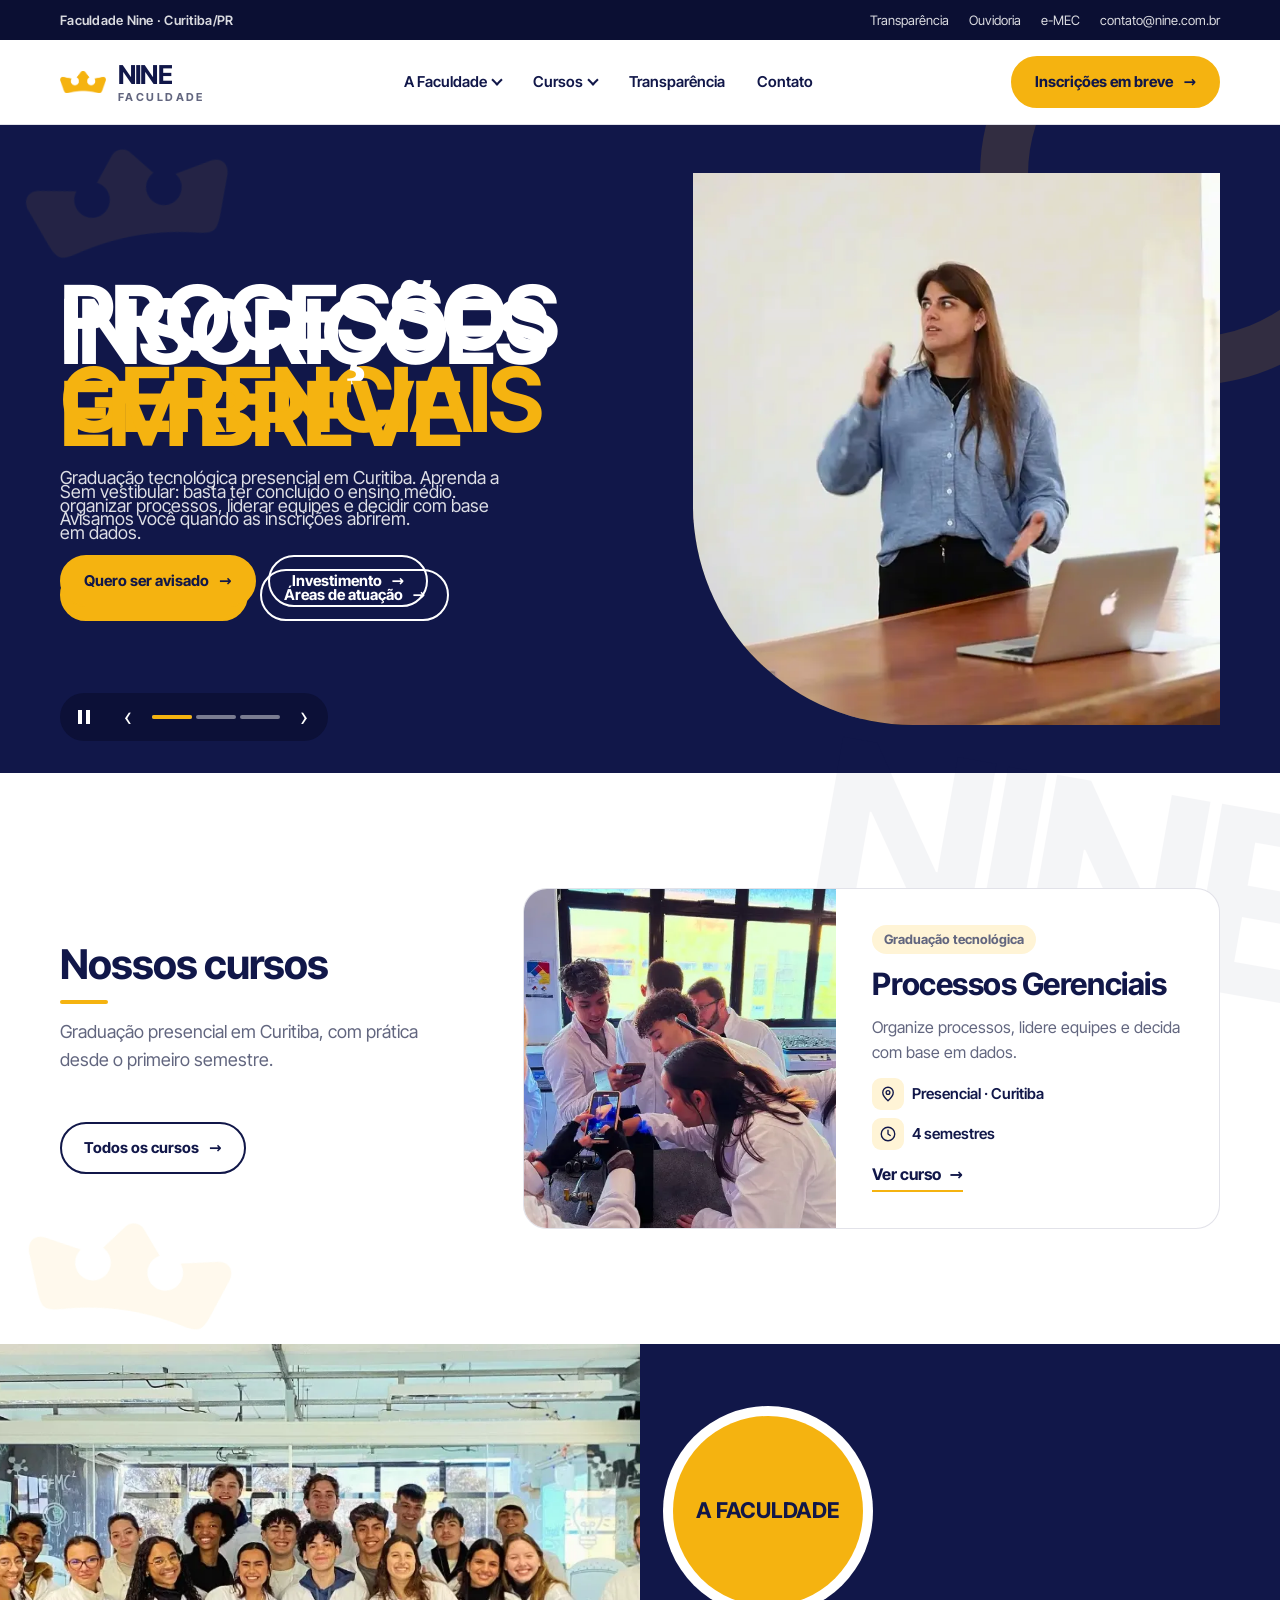
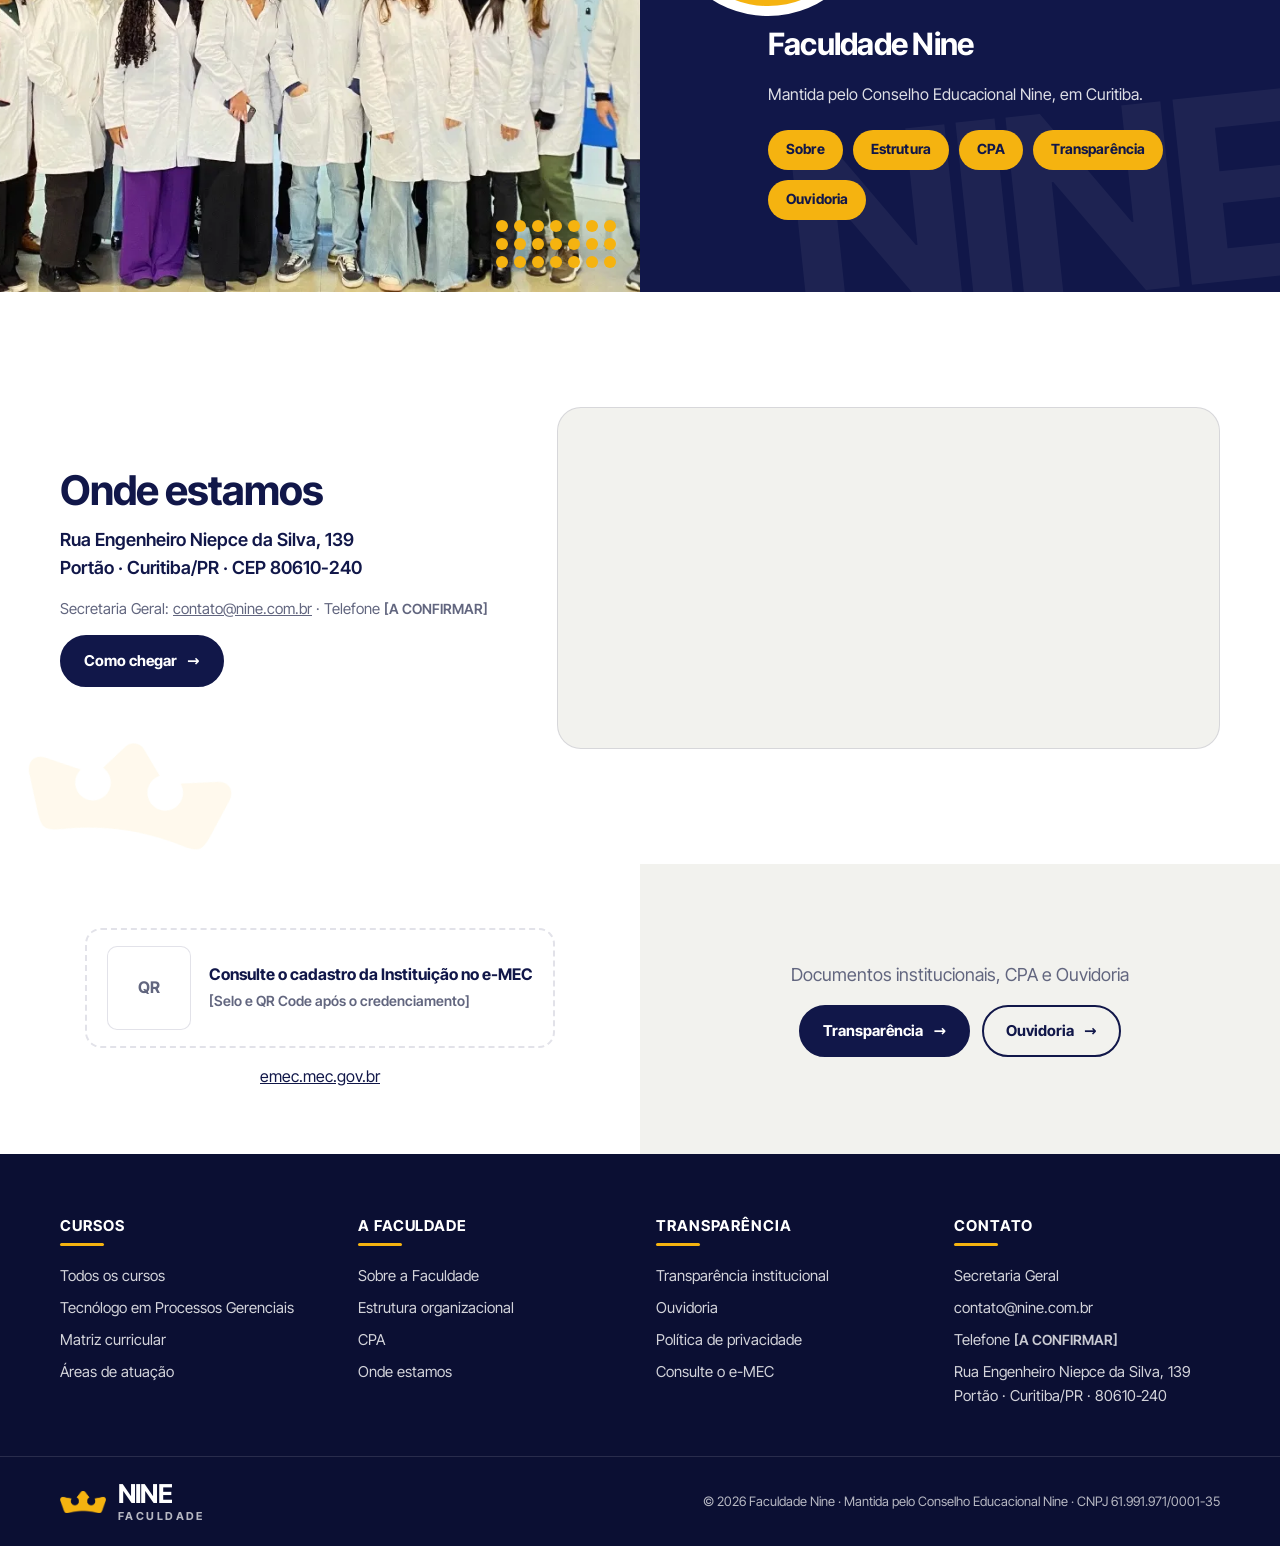
==== commit dec840ec: "Faculdade pensada para vários cursos: home com carrossel, /cursos/ e página do curso - Home mais lim" ====
--- a/index.html
+++ b/index.html
@@ -3,15 +3,16 @@
 <head>
   <meta charset="utf-8">
   <meta name="viewport" content="width=device-width, initial-scale=1">
-  <title>Faculdade Nine | Tecnólogo em Processos Gerenciais presencial em Curitiba</title>
-  <meta name="description" content="Faculdade Nine: curso superior de Tecnólogo em Processos Gerenciais, presencial em Curitiba, em 4 semestres. Matriz curricular, áreas de atuação e inscrições.">
+  <title>Faculdade Nine | Ensino superior presencial em Curitiba</title>
+  <meta name="description" content="Faculdade Nine, em Curitiba: curso superior de Tecnólogo em Processos Gerenciais, presencial, em 4 semestres. Cursos, institucional, transparência e ouvidoria.">
   <meta property="og:type" content="website">
   <meta property="og:locale" content="pt_BR">
-  <meta property="og:title" content="Faculdade Nine | Tecnólogo em Processos Gerenciais presencial em Curitiba">
-  <meta property="og:description" content="Faculdade Nine: curso superior de Tecnólogo em Processos Gerenciais, presencial em Curitiba, em 4 semestres. Matriz curricular, áreas de atuação e inscrições.">
+  <meta property="og:title" content="Faculdade Nine | Ensino superior presencial em Curitiba">
+  <meta property="og:description" content="Faculdade Nine, em Curitiba: curso superior de Tecnólogo em Processos Gerenciais, presencial, em 4 semestres. Cursos, institucional, transparência e ouvidoria.">
   <link rel="icon" type="image/png" href="/assets/logo/crown.png">
   <link rel="preload" as="font" type="font/woff2" href="/assets/fonts/inter-tight-latin.woff2" crossorigin>
-  <style id="css">:root{--navy:#111749;--navy-90:#1C2257;--navy-deep:#0B0F33;--gold:#F5B310;--gold-soft:#FFF4D6;--paper:#FAFAF7;--paper-2:#F2F2EE;--white:#FFFFFF;--ink:#111749;--ink-muted:#62667F;--line:rgba(17,23,73,.12);--font:"Inter Tight",system-ui,-apple-system,"Segoe UI",sans-serif;--fs-display:clamp(2.75rem,7vw,6rem);--fs-h1:clamp(2.25rem,4.6vw,4rem);--fs-h2:clamp(1.75rem,3.2vw,2.75rem);--fs-h3:clamp(1.125rem,1.6vw,1.375rem);--fs-body:clamp(1rem,1.05vw,1.0625rem);--fs-label:.8125rem;--max:1240px;--margin:clamp(16px,4vw,40px);--r:16px;--r-lg:24px;--r-pill:999px;--space:clamp(64px,9vw,120px);--header-h:84px}@font-face{font-family:"Inter Tight";font-style:normal;font-weight:400 700;font-display:swap;src:url("/assets/fonts/inter-tight-latin.woff2") format("woff2")}*,*::before,*::after{box-sizing:border-box}*{margin:0}html{scroll-behavior:smooth;scroll-padding-top:calc(var(--header-h) + 16px);overflow-y:scroll;-webkit-text-size-adjust:100%}body{font-family:var(--font);font-size:var(--fs-body);line-height:1.6;color:var(--ink);background:var(--white);-webkit-font-smoothing:antialiased;overflow-x:clip}img,svg,iframe{display:block;max-width:100%}ul,ol{list-style:none;padding:0}a{color:inherit}button,input,select,textarea{font:inherit;color:inherit}h1,h2,h3,h4{font-weight:700;letter-spacing:-0.025em;line-height:1.05;text-wrap:balance}h1{font-size:var(--fs-h1)}h2{font-size:var(--fs-h2)}h3{font-size:var(--fs-h3);line-height:1.2;letter-spacing:-0.015em}p{text-wrap:pretty}[hidden]{display:none !important}:focus{outline:2px solid var(--navy);outline-offset:3px}.is-dark :focus,.footer :focus,.topbar :focus,.menu :focus{outline-color:var(--gold)}@media (prefers-reduced-motion:reduce){html{scroll-behavior:auto}*,*::before,*::after{transition-duration:.01ms !important}}.sr-only{position:absolute;width:1px;height:1px;padding:0;margin:-1px;overflow:hidden;clip-path:inset(50%);white-space:nowrap;border:0}.a11y-bar a{position:absolute;left:16px;top:-100px;z-index:100;background:var(--navy);color:#fff;padding:12px 16px;border-radius:8px}.a11y-bar a:focus{top:16px}.noscript{padding:12px 16px;background:var(--navy);color:#fff;text-align:center}.container{width:100%;max-width:var(--max);margin-inline:auto;padding-inline:var(--margin)}.section{position:relative;padding-block:var(--space);overflow-x:clip}.section--tint{background:var(--paper-2)}.is-dark{background:var(--navy);color:#fff}.is-dark .lead,.is-dark p{color:rgba(255,255,255,.84)}.is-dark a{color:var(--gold)}.lead{font-size:clamp(1.0625rem,1.4vw,1.25rem);line-height:1.55;color:var(--ink-muted)}.note{font-size:.9375rem;color:var(--ink-muted)}.tbc{font-size:.875rem;font-weight:600;color:var(--ink-muted)}.is-dark .tbc,.footer .tbc{color:rgba(255,255,255,.78)}.head{display:grid;gap:14px;max-width:760px;margin-bottom:clamp(28px,4vw,48px)}.head h2::after,.h-small::after{content:"";display:block;width:48px;height:4px;margin-top:14px;border-radius:2px;background:var(--gold)}.head--center h2::after{margin-inline:auto}.h-small{margin-bottom:8px;font-size:1.25rem}.disc__meta span + span::before{content:"·";margin-right:6px}.head--center{margin-inline:auto;text-align:center;justify-items:center}.crown{display:inline-block;aspect-ratio:214 / 101;background:url("/assets/logo/crown.png") center / contain no-repeat}.section>.container{position:relative;z-index:1}.dots{position:absolute;z-index:2;display:grid;grid-template-columns:repeat(7,12px);gap:6px;pointer-events:none}.dots i{width:12px;height:12px;border-radius:50%;background:var(--gold)}.btn{display:inline-flex;align-items:center;justify-content:center;gap:10px;min-height:48px;padding:12px 22px;border-radius:var(--r-pill);border:2px solid var(--navy);background:var(--navy);color:#fff;font-weight:700;font-size:.9375rem;text-decoration:none;cursor:pointer;transition:background-color .2s,color .2s,border-color .2s}.btn:hover{background:var(--navy-90);border-color:var(--navy-90)}.btn--gold{background:var(--gold);border-color:var(--gold);color:var(--navy)}.btn--gold:hover{background:#FFC22E;border-color:#FFC22E}.btn--outline{background:transparent;color:var(--navy)}.btn--outline:hover{background:var(--navy);color:#fff}.is-dark .btn--outline,.hero .btn--outline{border-color:#fff;color:#fff}.is-dark .btn--outline:hover,.hero .btn--outline:hover{background:#fff;color:var(--navy)}.is-dark .btn--gold{color:var(--navy)}.btn-row{display:flex;flex-wrap:wrap;gap:12px}.pill{display:inline-flex;align-items:center;min-height:40px;padding:8px 18px;border-radius:var(--r-pill);background:var(--navy);color:#fff;font-size:.875rem;font-weight:700;text-decoration:none;letter-spacing:.01em}.pill:hover{background:var(--navy-90)}.pills{display:flex;flex-wrap:wrap;gap:10px}.split--gold .pill{background:var(--navy);color:#fff}.split--navy .pill{background:var(--gold);color:var(--navy)}.split--navy .pill:hover{background:#FFC22E}.topbar{background:var(--navy-deep);color:rgba(255,255,255,.85);font-size:.8125rem}.topbar .container{display:flex;justify-content:space-between;align-items:center;gap:16px;min-height:40px}.topbar ul{display:flex;flex-wrap:wrap;gap:4px 20px}.topbar a{text-decoration:none;color:rgba(255,255,255,.85)}.topbar a:hover{color:var(--gold)}.topbar__place{font-weight:600;letter-spacing:.02em}.header{position:sticky;top:0;z-index:50;background:rgba(255,255,255,.96);border-bottom:1px solid var(--line)}.header .container{display:flex;align-items:center;justify-content:space-between;gap:24px;min-height:var(--header-h)}.brand{display:flex;align-items:center;gap:12px;text-decoration:none;color:var(--navy)}.brand .crown{width:46px}.brand__name{display:grid;line-height:1}.brand__name b{font-size:1.625rem;font-weight:700;letter-spacing:-0.03em}.brand__name small{margin-top:4px;font-size:.6875rem;font-weight:700;letter-spacing:.22em;text-transform:uppercase;color:var(--ink-muted)}.brand__sep{width:1px;height:36px;background:var(--line)}.mainnav>ul{display:flex;align-items:center;gap:4px}.mainnav a,.mainnav summary{display:flex;align-items:center;gap:6px;padding:10px 14px;border-radius:10px;font-size:.9375rem;font-weight:600;text-decoration:none;color:var(--navy);cursor:pointer;list-style:none}.mainnav summary::-webkit-details-marker{display:none}.mainnav a:hover,.mainnav summary:hover{background:var(--paper-2)}.mainnav a[aria-current="page"]{box-shadow:inset 0 -3px 0 var(--gold);border-radius:10px 10px 0 0}.mainnav summary::after{content:"";width:8px;height:8px;border-right:2px solid currentColor;border-bottom:2px solid currentColor;transform:translateY(-2px) rotate(45deg)}.dd{position:relative}.dd[open] summary::after{transform:translateY(2px) rotate(-135deg)}.dd__panel{position:absolute;top:calc(100% + 10px);left:0;z-index:60;min-width:300px;padding:10px;background:#fff;border:1px solid var(--line);border-radius:var(--r);box-shadow:0 18px 40px rgba(17,23,73,.14)}.dd__panel a{padding:10px 12px;font-weight:500}.header__cta{flex:none}.burger{display:none;width:48px;height:48px;border:0;border-radius:12px;background:var(--navy);cursor:pointer;place-content:center;gap:6px}.burger span[aria-hidden]{display:block;width:20px;height:2px;background:#fff;border-radius:2px}.menu{position:fixed;inset:0;z-index:70;overflow-y:auto;background:var(--navy);color:#fff;padding:88px var(--margin) 40px}.menu__close{position:absolute;top:18px;right:var(--margin);width:48px;height:48px;border-radius:12px;border:1px solid rgba(255,255,255,.3);background:none;color:#fff;font-size:1.75rem;cursor:pointer}.menu a{display:block;padding:10px 0;font-size:1.375rem;font-weight:700;text-decoration:none}.menu .menu__sub a{padding:6px 0 6px 16px;font-size:1.0625rem;font-weight:500;color:rgba(255,255,255,.85)}.menu .btn{margin-top:24px}@media (max-width:1100px){.mainnav,.header__cta{display:none}.burger{display:grid}.brand__sep,.topbar__place{display:none}}.hero{position:relative;overflow:hidden;background:var(--navy);color:#fff;isolation:isolate}.hero .container{display:grid;grid-template-columns:1.05fr .95fr;align-items:center;gap:clamp(24px,4vw,56px);min-height:clamp(520px,72vh,680px);padding-block:48px}.hero__text{display:grid;gap:22px;position:relative;z-index:2}.hero h1{font-size:var(--fs-display);line-height:.92;letter-spacing:-0.04em;text-transform:uppercase}.hero h1 span{display:block;color:var(--gold)}.hero .lead{color:rgba(255,255,255,.86);max-width:46ch}.hero__media{position:relative;align-self:stretch}.hero__img{position:absolute;inset:0 0 0 0;border-radius:0 0 0 220px;overflow:hidden}.hero__img img{width:100%;height:100%;object-fit:cover}.hero__ring{position:absolute;right:-120px;top:-160px;width:420px;height:420px;border-radius:50%;border:48px solid rgba(245,179,16,.14);z-index:-1}.facts-bar{background:var(--gold);color:var(--navy)}.facts-bar ul{display:grid;grid-template-columns:repeat(4,1fr)}.facts-bar li{padding:18px 16px;display:grid;gap:2px;border-left:1px solid rgba(17,23,73,.18)}.facts-bar li:first-child{border-left:0;padding-left:0}.facts-bar b{font-size:clamp(1.25rem,2vw,1.625rem);letter-spacing:-0.02em;line-height:1.1}.facts-bar span{font-size:.875rem;font-weight:600}@media (max-width:900px){.hero .container{grid-template-columns:1fr;min-height:0;padding-bottom:0}.hero__media{min-height:300px;margin-inline:calc(var(--margin) * -1)}.hero__img{border-radius:120px 0 0 0}.facts-bar ul{grid-template-columns:1fr 1fr}.facts-bar li:nth-child(3){border-left:0;padding-left:0}.facts-bar li:nth-child(n+3){border-top:1px solid rgba(17,23,73,.18)}}.statement{display:grid;grid-template-columns:1fr 1.6fr;gap:clamp(24px,5vw,72px);align-items:start}.statement h2{font-size:clamp(1.5rem,2.6vw,2.25rem);text-transform:uppercase;letter-spacing:-0.01em;line-height:1.1}.statement h2::after{content:"";display:block;width:56px;height:4px;margin-top:18px;border-radius:4px;background:var(--gold)}.statement .prose{display:grid;gap:14px;color:var(--ink-muted)}.statement .prose strong{color:var(--navy)}@media (max-width:800px){.statement{grid-template-columns:1fr}}.split{position:relative;display:grid;grid-template-columns:1fr 1fr;min-height:380px}.split__photo{position:relative;overflow:hidden}.split__photo img{position:absolute;inset:0;width:100%;height:100%;object-fit:cover}.split__photo .dots{right:24px;bottom:24px}.split__body{position:relative;display:grid;align-content:center;gap:22px;padding:clamp(40px,6vw,72px) clamp(24px,5vw,72px) clamp(40px,6vw,72px) clamp(96px,10vw,150px)}.split--navy .split__body{background:var(--navy);color:#fff}.split--gold .split__body{background:var(--gold);color:var(--navy)}.split--paper .split__body{background:var(--paper-2)}.split__body p{max-width:52ch}.split--navy .split__body p{color:rgba(255,255,255,.86)}.seal{position:absolute;left:0;top:50%;z-index:3;transform:translate(-50%,-50%);display:grid;place-items:center;width:clamp(150px,15vw,190px);aspect-ratio:1;padding:20px;border-radius:50%;background:var(--gold);color:var(--navy);text-align:center;box-shadow:0 0 0 10px #fff;isolation:isolate;font-size:clamp(1.125rem,1.7vw,1.5rem);font-weight:700;line-height:1;letter-spacing:-0.01em;text-transform:uppercase}.split .split__body .seal{color:var(--navy)}.split--gold .split__body .seal{background:var(--navy);color:#fff}.split--rev .split__photo{order:2}.split--rev .split__body{padding:clamp(40px,6vw,72px) clamp(96px,10vw,150px) clamp(40px,6vw,72px) clamp(24px,5vw,72px)}.split--rev .seal{left:auto;right:0;transform:translate(50%,-50%)}.split h2{font-size:clamp(1.5rem,2.4vw,2rem)}@media (max-width:900px){.split{grid-template-columns:1fr}.split__photo{min-height:260px}.split--rev .split__photo{order:0}.split__body,.split--rev .split__body{padding:96px var(--margin) 48px}.seal,.split--rev .seal{left:50%;right:auto;top:0;transform:translate(-50%,-50%);width:140px}}.grid{display:grid;gap:16px}.grid--2{grid-template-columns:repeat(2,minmax(0,1fr))}.grid--3{grid-template-columns:repeat(3,minmax(0,1fr))}.grid--4{grid-template-columns:repeat(4,minmax(0,1fr))}.card{position:relative;display:grid;align-content:start;gap:10px;padding:clamp(20px,2.4vw,28px);background:#fff;border:1px solid var(--line);border-radius:var(--r-lg)}.section--tint .card{border-color:transparent}.card h3{color:var(--navy)}.card p{color:var(--ink-muted);font-size:.9375rem}.tags{display:flex;flex-wrap:wrap;gap:6px;margin-top:4px}.tags li{padding:4px 10px;border-radius:var(--r-pill);background:var(--paper-2);font-size:.8125rem;font-weight:600;color:var(--navy)}@media (max-width:1000px){.grid--4{grid-template-columns:repeat(2,minmax(0,1fr))}.grid--3{grid-template-columns:repeat(2,minmax(0,1fr))}}@media (max-width:640px){.grid--2,.grid--3,.grid--4{grid-template-columns:1fr}}.soon{display:grid;grid-template-columns:1.2fr 1fr;gap:24px;align-items:stretch}.soon__box{display:grid;gap:14px;align-content:start;padding:clamp(24px,3vw,40px);border-radius:var(--r-lg);background:#fff;color:var(--navy)}@media (max-width:800px){.soon{grid-template-columns:1fr}}.place{display:grid;grid-template-columns:1fr 1.4fr;gap:24px;align-items:stretch}.place__info{display:grid;gap:14px;align-content:center}.place__info address{font-style:normal;font-size:1.125rem;font-weight:600;color:var(--navy)}.map{min-height:340px;border-radius:var(--r-lg);overflow:hidden;border:1px solid var(--line);background:var(--paper-2)}.map iframe{width:100%;height:100%;min-height:340px;border:0}@media (max-width:800px){.place{grid-template-columns:1fr}}.emec-band{display:grid;grid-template-columns:1fr 1fr}.emec-band>div{display:grid;gap:16px;justify-items:center;align-content:center;padding:clamp(40px,6vw,64px) var(--margin);text-align:center}.emec-band>div + div{background:var(--paper-2)}.emec-card{display:flex;align-items:center;gap:18px;padding:16px 20px;border:2px dashed var(--line);border-radius:var(--r);text-align:left}.emec-qr{flex:none;display:grid;place-items:center;width:84px;height:84px;border-radius:10px;background:#fff;border:1px solid var(--line);font-weight:700;color:var(--ink-muted)}@media (max-width:800px){.emec-band{grid-template-columns:1fr}}.page-hero{position:relative;overflow:hidden;background:var(--navy);color:#fff;isolation:isolate}.page-hero__bg{position:absolute;inset:0;z-index:-2}.page-hero__bg img{width:100%;height:100%;object-fit:cover}.page-hero::before{content:"";position:absolute;inset:0;z-index:-1;background:linear-gradient(90deg,rgba(11,15,51,.94) 0%,rgba(11,15,51,.82) 45%,rgba(11,15,51,.35) 100%)}.page-hero .container{display:grid;gap:18px;padding-block:clamp(56px,8vw,104px)}.crumbs{font-size:.875rem;color:rgba(255,255,255,.8)}.crumbs a{color:rgba(255,255,255,.9)}.page-hero h1{max-width:18ch}.page-hero .lead{max-width:58ch;color:rgba(255,255,255,.86)}.course-layout{display:grid;grid-template-columns:minmax(0,1fr) 340px;gap:clamp(24px,4vw,56px);align-items:start}.aside-box{position:sticky;top:calc(var(--header-h) + 24px);display:grid;gap:14px;padding:24px;border-radius:var(--r-lg);background:#fff;border:1px solid var(--line);box-shadow:0 20px 40px rgba(17,23,73,.08)}.aside-box h2{font-size:1.25rem}.aside-box dl{display:grid;gap:10px}.aside-box dl div{display:flex;justify-content:space-between;gap:12px;padding-bottom:10px;border-bottom:1px solid var(--line);font-size:.9375rem}.aside-box dt{color:var(--ink-muted)}.aside-box dd{margin:0;font-weight:700;text-align:right}@media (max-width:1000px){.course-layout{grid-template-columns:1fr}.aside-box{position:static}}.prose{display:grid;gap:16px;max-width:70ch}.prose h2{margin-top:8px}.quote{padding:20px 24px;border-left:4px solid var(--gold);border-radius:0 var(--r) var(--r) 0;background:var(--paper-2);color:var(--navy)}.quote cite{display:block;margin-top:10px;font-size:.875rem;font-style:normal;color:var(--ink-muted)}.sem{margin-top:14px;border-radius:var(--r-lg);background:#fff;border:1px solid var(--line);overflow:hidden}.sem summary{display:flex;align-items:center;justify-content:space-between;gap:16px;padding:20px 24px;cursor:pointer;list-style:none;font-size:1.25rem;font-weight:700;color:var(--navy)}.sem summary::-webkit-details-marker{display:none}.sem summary small{margin-left:10px;font-size:.875rem;font-weight:600;color:var(--ink-muted)}.sem summary::after{content:"+";flex:none;display:grid;place-items:center;width:36px;height:36px;border-radius:50%;background:var(--gold);color:var(--navy);font-size:1.25rem;font-weight:600}.sem[open] summary::after{content:"−";background:var(--navy);color:#fff}.disc{display:grid;grid-template-columns:repeat(2,minmax(0,1fr));gap:12px;padding:0 24px 24px}.disc li{display:grid;gap:8px;align-content:start;padding:18px;border-radius:var(--r);background:var(--paper-2)}.disc h3{font-size:1.0625rem}.disc__meta{display:flex;flex-wrap:wrap;gap:6px;font-size:.75rem;font-weight:700;letter-spacing:.04em;text-transform:uppercase;color:var(--ink-muted)}.disc__do{font-size:.9375rem;color:var(--navy)}.disc__do b{display:block;font-size:.75rem;letter-spacing:.08em;text-transform:uppercase;color:var(--ink-muted)}@media (max-width:700px){.disc{grid-template-columns:1fr;padding:0 16px 16px}.sem summary{padding:18px 16px}}.steps{display:grid;grid-template-columns:repeat(4,minmax(0,1fr));gap:16px;counter-reset:s}.steps li{display:grid;gap:10px;align-content:start;padding:24px;border-radius:var(--r-lg);background:var(--navy-90);color:#fff}.steps b{display:grid;place-items:center;width:44px;height:44px;border-radius:50%;background:var(--gold);color:var(--navy);font-size:1.125rem}.steps h3{color:#fff}.steps p{color:rgba(255,255,255,.8);font-size:.9375rem}@media (max-width:1000px){.steps{grid-template-columns:repeat(2,minmax(0,1fr))}}@media (max-width:600px){.steps{grid-template-columns:1fr}}.facts{display:grid;grid-template-columns:repeat(2,minmax(0,1fr));gap:0 32px}.fact{padding:16px 0;border-top:1px solid var(--line)}.fact dt{font-size:var(--fs-label);font-weight:700;letter-spacing:.08em;text-transform:uppercase;color:var(--ink-muted)}.fact dd{margin:4px 0 0;font-weight:600;color:var(--navy)}.is-dark .fact{border-top-color:rgba(255,255,255,.16)}.is-dark .fact dt{color:var(--gold)}.is-dark .fact dd{color:#fff}@media (max-width:640px){.facts{grid-template-columns:1fr}}.faq{border-top:1px solid var(--line)}.faq details{border-bottom:1px solid var(--line);overflow:hidden}.faq summary{display:flex;justify-content:space-between;align-items:center;gap:20px;padding:20px 0;cursor:pointer;list-style:none;font-size:1.0625rem;font-weight:700;color:var(--navy)}.faq summary::-webkit-details-marker{display:none}.faq summary::after{content:"+";flex:none;display:grid;place-items:center;width:32px;height:32px;border-radius:50%;background:var(--gold);color:var(--navy);font-weight:600}.faq details[open] summary::after{content:"−";background:var(--navy);color:#fff}.faq details>div{padding:0 48px 20px 0;color:var(--ink-muted)}.docs{border-top:1px solid var(--line)}.doc{display:grid;grid-template-columns:minmax(0,1fr) auto 170px;gap:8px 24px;align-items:center;padding:18px 0;border-bottom:1px solid var(--line)}.doc h3{font-size:1.0625rem}.doc h3 a{color:var(--navy);text-decoration-color:var(--gold);text-decoration-thickness:2px;text-underline-offset:4px}.doc__main p{margin-top:2px;font-size:.9375rem;color:var(--ink-muted)}.doc__date{font-size:.875rem;color:var(--ink-muted);text-align:right}.status{justify-self:start;padding:6px 12px;border-radius:var(--r-pill);font-size:.8125rem;font-weight:700;white-space:nowrap}.status--publicado{background:var(--navy);color:#fff}.status--em-aprovacao{background:var(--gold-soft);color:#6B4E00}.status--a-publicar,.status--sem-registro{background:var(--paper-2);color:var(--ink-muted)}@media (max-width:760px){.doc{grid-template-columns:1fr}.doc__date{text-align:left}}.timeline{display:grid;grid-template-columns:repeat(4,minmax(0,1fr));gap:16px}.timeline li{padding:22px;border-radius:var(--r-lg);background:var(--navy-90)}.timeline b{display:block;margin-bottom:8px;font-size:1.125rem;color:var(--gold)}.timeline p{color:rgba(255,255,255,.82);font-size:.9375rem}@media (max-width:1000px){.timeline{grid-template-columns:repeat(2,minmax(0,1fr))}}@media (max-width:600px){.timeline{grid-template-columns:1fr}}.form{display:grid;gap:18px}.form fieldset{display:grid;grid-template-columns:1fr 1fr;gap:16px;min-width:0;margin:0;padding:0;border:0}.form legend{grid-column:1 / -1;padding-bottom:4px;font-size:var(--fs-label);font-weight:700;letter-spacing:.1em;text-transform:uppercase;color:var(--gold)}.field{display:grid;gap:6px;align-content:start}.field--full{grid-column:1 / -1}.field label{font-size:.9375rem;font-weight:600}.field .opt{font-weight:400;opacity:.75}.field input:not([type="checkbox"]),.field select,.field textarea{width:100%;min-height:50px;padding:12px 14px;border-radius:12px;border:1px solid rgba(255,255,255,.25);background:var(--navy-90);color:#fff}.form--light .field input:not([type="checkbox"]),.form--light .field select,.form--light .field textarea{border-color:var(--line);background:#fff;color:var(--navy)}.form--light legend{color:var(--navy)}.field select option{color:var(--navy);background:#fff}.field--check{display:flex;gap:12px;align-items:flex-start}.field--check input{width:22px;height:22px;margin-top:2px;flex:none;accent-color:var(--gold)}.field--hp{display:none}.form__status:not(:empty){padding:12px 16px;border-radius:12px;background:rgba(255,255,255,.1)}.form--light .form__status:not(:empty){background:var(--paper-2)}@media (max-width:640px){.form fieldset{grid-template-columns:1fr}}.footer{background:var(--navy-deep);color:rgba(255,255,255,.82);font-size:.9375rem}.footer__cols{display:grid;grid-template-columns:repeat(4,minmax(0,1fr));gap:32px;padding-block:64px 48px}.footer h2{margin-bottom:18px;font-size:.9375rem;text-transform:uppercase;letter-spacing:.06em;color:#fff}.footer h2::after{content:"";display:block;width:44px;height:3px;margin-top:10px;border-radius:3px;background:var(--gold)}.footer li + li{margin-top:8px}.footer a{color:rgba(255,255,255,.82);text-decoration:none}.footer a:hover{color:var(--gold);text-decoration:underline}.footer address{font-style:normal}.footer__bottom{border-top:1px solid rgba(255,255,255,.12)}.footer__bottom .container{display:flex;flex-wrap:wrap;justify-content:space-between;align-items:center;gap:16px;padding-block:24px;font-size:.8125rem;color:rgba(255,255,255,.7)}.footer .brand{color:#fff}.footer .brand__name small{color:rgba(255,255,255,.7)}@media (max-width:900px){.footer__cols{grid-template-columns:1fr 1fr}}@media (max-width:520px){.footer__cols{grid-template-columns:1fr}}.wm{position:absolute;z-index:0;pointer-events:none}.wm--crown{width:clamp(140px,16vw,220px);aspect-ratio:214 / 101;background:url("/assets/logo/crown.png") center / contain no-repeat;opacity:.08}.wm--nine::before{content:"NINE"}.wm--nine{font-size:clamp(7rem,20vw,17rem);font-weight:700;line-height:.78;letter-spacing:-0.05em;color:var(--navy);opacity:.04;white-space:nowrap}.wm--dots{width:126px;height:54px;background:radial-gradient(circle at 6px 6px,var(--gold) 5px,transparent 5.5px) 0 0 / 18px 18px;opacity:.55}.is-dark .wm--nine,.page-hero .wm--nine,.split--navy .wm--nine{color:#fff;opacity:.05}.split--gold .wm--nine{color:var(--navy);opacity:.06}.is-dark .wm--crown{opacity:.12}.p-tl{top:24px;left:2%;transform:rotate(-10deg)}.p-tr{top:24px;right:2%;transform:rotate(10deg)}.p-bl{bottom:24px;left:2%;transform:rotate(8deg)}.p-br{bottom:-12px;right:-2%;transform:rotate(-6deg)}.wm--dots.p-tl,.wm--dots.p-tr,.wm--dots.p-bl,.wm--dots.p-br{transform:none}.wm--nine.p-tr{top:0;right:-4%}.wm--nine.p-br{bottom:-3%;right:-4%}.split__body>.wm{z-index:0}.split__body>:not(.wm){position:relative;z-index:1}.hero>.wm,.page-hero>.wm{z-index:0}.hero .container,.page-hero .container{position:relative;z-index:1}@media (max-width:760px){.wm--crown{width:110px}.wm--dots{width:90px;height:36px}}.plain{display:grid;gap:12px}.plain li{padding-left:18px;border-left:3px solid var(--gold)}.plain b{color:var(--navy)}.is-dark .plain b{color:#fff}.plain--cols{grid-template-columns:repeat(2,minmax(0,1fr));gap:18px 32px;margin-bottom:20px}@media (max-width:700px){.plain--cols{grid-template-columns:1fr}}.soon__box dl{display:grid;gap:10px}.soon__box dl div{display:flex;justify-content:space-between;gap:12px;padding-bottom:10px;border-bottom:1px solid var(--line)}.soon__box dt{color:var(--ink-muted)}.soon__box dd{margin:0;font-weight:700;text-align:right}.soon__box .tbc{color:var(--ink-muted)}:focus:not(:focus-visible){outline-color:transparent}.faq summary:focus-visible,.sem summary:focus-visible{outline-offset:-3px;border-radius:8px}.prose .head{margin-bottom:4px}.form-wrap{max-width:880px}.timeline + .note,.grid + .note{margin-top:20px}</style>
+  <script>document.documentElement.classList.add("js")</script>
+  <style id="css">:root{--navy:#111749;--navy-90:#1C2257;--navy-deep:#0B0F33;--gold:#F5B310;--gold-soft:#FFF4D6;--paper:#FAFAF7;--paper-2:#F2F2EE;--white:#FFFFFF;--ink:#111749;--ink-muted:#62667F;--line:rgba(17,23,73,.12);--font:"Inter Tight",system-ui,-apple-system,"Segoe UI",sans-serif;--fs-display:clamp(2.75rem,7vw,6rem);--fs-h1:clamp(2.25rem,4.6vw,4rem);--fs-h2:clamp(1.75rem,3.2vw,2.75rem);--fs-h3:clamp(1.125rem,1.6vw,1.375rem);--fs-body:clamp(1rem,1.05vw,1.0625rem);--fs-label:.8125rem;--max:1240px;--margin:clamp(16px,4vw,40px);--r:16px;--r-lg:24px;--r-pill:999px;--space:clamp(64px,9vw,120px);--header-h:84px}@font-face{font-family:"Inter Tight";font-style:normal;font-weight:400 700;font-display:swap;src:url("/assets/fonts/inter-tight-latin.woff2") format("woff2")}*,*::before,*::after{box-sizing:border-box}*{margin:0}html{scroll-behavior:smooth;scroll-padding-top:calc(var(--header-h) + 16px);overflow-y:scroll;-webkit-text-size-adjust:100%}body{font-family:var(--font);font-size:var(--fs-body);line-height:1.6;color:var(--ink);background:var(--white);-webkit-font-smoothing:antialiased;overflow-x:clip}img,svg,iframe{display:block;max-width:100%}ul,ol{list-style:none;padding:0}a{color:inherit}button,input,select,textarea{font:inherit;color:inherit}h1,h2,h3,h4{font-weight:700;letter-spacing:-0.025em;line-height:1.05;text-wrap:balance}h1{font-size:var(--fs-h1)}h2{font-size:var(--fs-h2)}h3{font-size:var(--fs-h3);line-height:1.2;letter-spacing:-0.015em}p{text-wrap:pretty}[hidden]{display:none !important}:focus{outline:2px solid var(--navy);outline-offset:3px}.is-dark :focus,.footer :focus,.topbar :focus,.menu :focus{outline-color:var(--gold)}@media (prefers-reduced-motion:reduce){html{scroll-behavior:auto}*,*::before,*::after{transition-duration:.01ms !important}}.sr-only{position:absolute;width:1px;height:1px;padding:0;margin:-1px;overflow:hidden;clip-path:inset(50%);white-space:nowrap;border:0}.a11y-bar a{position:absolute;left:16px;top:-100px;z-index:100;background:var(--navy);color:#fff;padding:12px 16px;border-radius:8px}.a11y-bar a:focus{top:16px}.noscript{padding:12px 16px;background:var(--navy);color:#fff;text-align:center}.container{width:100%;max-width:var(--max);margin-inline:auto;padding-inline:var(--margin)}.section{position:relative;padding-block:var(--space);overflow-x:clip}.section--tint{background:var(--paper-2)}.is-dark{background:var(--navy);color:#fff}.is-dark .lead,.is-dark p{color:rgba(255,255,255,.84)}.is-dark a{color:var(--gold)}.lead{font-size:clamp(1.0625rem,1.4vw,1.25rem);line-height:1.55;color:var(--ink-muted)}.note{font-size:.9375rem;color:var(--ink-muted)}.tbc{font-size:.875rem;font-weight:600;color:var(--ink-muted)}.is-dark .tbc,.footer .tbc{color:rgba(255,255,255,.78)}.head{display:grid;gap:14px;max-width:760px;margin-bottom:clamp(28px,4vw,48px)}.head h2::after,.h-small::after{content:"";display:block;width:48px;height:4px;margin-top:14px;border-radius:2px;background:var(--gold)}.head--center h2::after{margin-inline:auto}.h-small{margin-bottom:8px;font-size:1.25rem}.disc__meta span + span::before{content:"·";margin-right:6px}.head--center{margin-inline:auto;text-align:center;justify-items:center}.crown{display:inline-block;aspect-ratio:214 / 101;background:url("/assets/logo/crown.png") center / contain no-repeat}.section>.container{position:relative;z-index:1}.dots{position:absolute;z-index:2;display:grid;grid-template-columns:repeat(7,12px);gap:6px;pointer-events:none}.dots i{width:12px;height:12px;border-radius:50%;background:var(--gold)}.btn{display:inline-flex;align-items:center;justify-content:center;gap:10px;min-height:48px;padding:12px 22px;border-radius:var(--r-pill);border:2px solid var(--navy);background:var(--navy);color:#fff;font-weight:700;font-size:.9375rem;text-decoration:none;cursor:pointer;transition:background-color .2s,color .2s,border-color .2s}.btn:hover{background:var(--navy-90);border-color:var(--navy-90)}.btn--gold{background:var(--gold);border-color:var(--gold);color:var(--navy)}.btn--gold:hover{background:#FFC22E;border-color:#FFC22E}.btn--outline{background:transparent;color:var(--navy)}.btn--outline:hover{background:var(--navy);color:#fff}.is-dark .btn--outline,.hero .btn--outline{border-color:#fff;color:#fff}.is-dark .btn--outline:hover,.hero .btn--outline:hover{background:#fff;color:var(--navy)}.is-dark .btn--gold{color:var(--navy)}.btn-row{display:flex;flex-wrap:wrap;gap:12px}.pill{display:inline-flex;align-items:center;min-height:40px;padding:8px 18px;border-radius:var(--r-pill);background:var(--navy);color:#fff;font-size:.875rem;font-weight:700;text-decoration:none;letter-spacing:.01em}.pill:hover{background:var(--navy-90)}.pills{display:flex;flex-wrap:wrap;gap:10px}.split--gold .pill{background:var(--navy);color:#fff}.split--navy .pill{background:var(--gold);color:var(--navy)}.split--navy .pill:hover{background:#FFC22E}.topbar{background:var(--navy-deep);color:rgba(255,255,255,.85);font-size:.8125rem}.topbar .container{display:flex;justify-content:space-between;align-items:center;gap:16px;min-height:40px}.topbar ul{display:flex;flex-wrap:wrap;gap:4px 20px}.topbar a{text-decoration:none;color:rgba(255,255,255,.85)}.topbar a:hover{color:var(--gold)}.topbar__place{font-weight:600;letter-spacing:.02em}.header{position:sticky;top:0;z-index:50;background:rgba(255,255,255,.96);border-bottom:1px solid var(--line)}.header .container{display:flex;align-items:center;justify-content:space-between;gap:24px;min-height:var(--header-h)}.brand{display:flex;align-items:center;gap:12px;text-decoration:none;color:var(--navy)}.brand .crown{width:46px}.brand__name{display:grid;line-height:1}.brand__name b{font-size:1.625rem;font-weight:700;letter-spacing:-0.03em}.brand__name small{margin-top:4px;font-size:.6875rem;font-weight:700;letter-spacing:.22em;text-transform:uppercase;color:var(--ink-muted)}.brand__sep{width:1px;height:36px;background:var(--line)}.mainnav>ul{display:flex;align-items:center;gap:4px}.mainnav a,.mainnav summary{display:flex;align-items:center;gap:6px;padding:10px 14px;border-radius:10px;font-size:.9375rem;font-weight:600;text-decoration:none;color:var(--navy);cursor:pointer;list-style:none}.mainnav summary::-webkit-details-marker{display:none}.mainnav a:hover,.mainnav summary:hover{background:var(--paper-2)}.mainnav a[aria-current="page"]{box-shadow:inset 0 -3px 0 var(--gold);border-radius:10px 10px 0 0}.mainnav summary::after{content:"";width:8px;height:8px;border-right:2px solid currentColor;border-bottom:2px solid currentColor;transform:translateY(-2px) rotate(45deg)}.dd{position:relative}.dd[open] summary::after{transform:translateY(2px) rotate(-135deg)}.dd__panel{position:absolute;top:calc(100% + 10px);left:0;z-index:60;min-width:300px;padding:10px;background:#fff;border:1px solid var(--line);border-radius:var(--r);box-shadow:0 18px 40px rgba(17,23,73,.14)}.dd__panel a{padding:10px 12px;font-weight:500}.header__cta{flex:none}.burger{display:none;width:48px;height:48px;border:0;border-radius:12px;background:var(--navy);cursor:pointer;place-content:center;gap:6px}.burger span[aria-hidden]{display:block;width:20px;height:2px;background:#fff;border-radius:2px}.menu{position:fixed;inset:0;z-index:70;overflow-y:auto;background:var(--navy);color:#fff;padding:88px var(--margin) 40px}.menu__close{position:absolute;top:18px;right:var(--margin);width:48px;height:48px;border-radius:12px;border:1px solid rgba(255,255,255,.3);background:none;color:#fff;font-size:1.75rem;cursor:pointer}.menu a{display:block;padding:10px 0;font-size:1.375rem;font-weight:700;text-decoration:none}.menu .menu__sub a{padding:6px 0 6px 16px;font-size:1.0625rem;font-weight:500;color:rgba(255,255,255,.85)}.menu .btn{margin-top:24px}@media (max-width:1100px){.mainnav,.header__cta{display:none}.burger{display:grid}.brand__sep,.topbar__place{display:none}}.hero{position:relative;overflow:hidden;background:var(--navy);color:#fff;isolation:isolate}.hero .container{display:grid;grid-template-columns:1.05fr .95fr;align-items:center;gap:clamp(24px,4vw,56px);min-height:clamp(520px,72vh,680px);padding-block:48px}.hero__text{display:grid;gap:22px;position:relative;z-index:2}.hero__title{font-size:var(--fs-display);line-height:.92;letter-spacing:-0.04em;text-transform:uppercase}.hero__title span{display:block;color:var(--gold)}.hero .lead{color:rgba(255,255,255,.86);max-width:46ch}.hero__media{position:relative;align-self:stretch}.hero__img{position:absolute;inset:0 0 0 0;border-radius:0 0 0 220px;overflow:hidden}.hero__img img{width:100%;height:100%;object-fit:cover}.hero__ring{position:absolute;right:-120px;top:-160px;width:420px;height:420px;border-radius:50%;border:48px solid rgba(245,179,16,.14);z-index:-1}@media (max-width:900px){.hero .container{grid-template-columns:1fr;min-height:0;padding-bottom:0}.hero__media{min-height:300px;margin-inline:calc(var(--margin) * -1)}.hero__img{border-radius:120px 0 0 0}}.carousel__track{display:grid}.slide{grid-area:1 / 1;opacity:0;visibility:hidden;transition:opacity .8s ease,visibility 0s .8s}.slide.is-active{opacity:1;visibility:visible;transition:opacity .8s ease}.carousel:not(.is-ready) .slide:not(.is-active){display:none}.slide:not(.is-active) .hero__img img,.slide:not(.is-active) .hero__text>*{animation:none}.carousel__ctrl{position:absolute;z-index:3;left:0;right:0;bottom:clamp(16px,3vw,32px);max-width:var(--max);margin-inline:auto;padding-inline:var(--margin);pointer-events:none}.carousel__ctrl>div{display:inline-flex;align-items:center;gap:4px;padding:4px;border-radius:var(--r-pill);background:rgba(11,15,51,.78);pointer-events:auto}html:not(.js) .carousel__ctrl{display:none}.carousel__btn{display:grid;place-items:center;width:40px;height:40px;border:0;border-radius:50%;background:transparent;color:#fff;font:inherit;font-size:1.625rem;line-height:1;cursor:pointer;transition:background-color .2s}.carousel__btn:hover{background:rgba(255,255,255,.16)}.carousel__play::before{content:"";width:12px;height:14px;border-inline:4px solid #fff;box-sizing:border-box}.carousel.is-stopped .carousel__play::before{width:0;height:0;border:0;border-block:8px solid transparent;border-left:13px solid #fff;margin-left:3px}.carousel__dot{position:relative;width:40px;height:40px;border:0;background:none;cursor:pointer}.carousel__dot::before,.carousel__dot::after{content:"";position:absolute;left:0;right:0;top:50%;height:4px;margin-top:-2px;border-radius:4px;background:rgba(255,255,255,.45)}.carousel__dot::after{background:var(--gold);transform:scaleX(0);transform-origin:left}.carousel__dot[aria-current]::after{transform:none}.js .carousel:not(.is-stopped) .carousel__dot[aria-current]::after{animation:slide-time 7s linear}.carousel:hover .carousel__dot::after,.carousel:focus-within .carousel__dot::after{animation-play-state:paused}@keyframes slide-time{from{transform:scaleX(0)}}@media (max-width:900px){.carousel .hero__media{min-height:320px}}.courses{display:grid;grid-template-columns:minmax(0,.8fr) minmax(0,1.4fr);gap:clamp(24px,5vw,72px);align-items:center}.courses__intro{display:grid;justify-items:start}.courses__list{display:grid;gap:20px}.course-card{position:relative;display:grid;grid-template-columns:minmax(0,.9fr) minmax(0,1.1fr);overflow:hidden;border-radius:var(--r-lg);background:#fff;border:1px solid var(--line);transition:transform .35s cubic-bezier(.2,.7,.2,1),box-shadow .35s}.course-card:hover{transform:translateY(-4px);box-shadow:0 18px 36px rgba(17,23,73,.12)}.course-card:focus-within{outline:3px solid var(--navy);outline-offset:3px}.course-card__photo{position:relative;min-height:260px;overflow:hidden}.course-card__photo img{position:absolute;inset:0;width:100%;height:100%;object-fit:cover;transition:transform 1.2s cubic-bezier(.2,.7,.2,1)}.course-card:hover .course-card__photo img{transform:scale(1.06)}.course-card__body{display:grid;align-content:center;gap:12px;padding:clamp(22px,3vw,36px)}.course-card__grau{justify-self:start;padding:4px 12px;border-radius:var(--r-pill);background:var(--gold-soft);font-size:.8125rem;font-weight:700;color:var(--navy)}.course-card h3{font-size:clamp(1.5rem,2.4vw,2rem)}.course-card h3 a{color:var(--navy);text-decoration:none}.course-card h3 a::after{content:"";position:absolute;inset:0}.course-card p{color:var(--ink-muted)}.course-card__meta{display:flex;flex-wrap:wrap;gap:8px 20px;font-size:.9375rem;font-weight:600;color:var(--navy)}.course-card__meta li{display:flex;align-items:center;gap:8px}.course-card__meta .icon{width:32px;height:32px;border-radius:9px}.course-card__meta .icon svg{width:18px;height:18px}.course-card__go{justify-self:start;display:inline-flex;gap:8px;padding-bottom:2px;border-bottom:2px solid var(--gold);font-weight:700;color:var(--navy)}.course-card__go::after{content:"→";transition:transform .25s}.course-card:hover .course-card__go::after{transform:translateX(4px)}.courses__list--page .course-card__photo{min-height:320px}@media (max-width:900px){.courses,.course-card{grid-template-columns:1fr}.course-card__photo{min-height:220px}}.statement{display:grid;grid-template-columns:1fr 1.6fr;gap:clamp(24px,5vw,72px);align-items:start}.statement h2{font-size:clamp(1.5rem,2.6vw,2.25rem);text-transform:uppercase;letter-spacing:-0.01em;line-height:1.1}.statement h2::after{content:"";display:block;width:56px;height:4px;margin-top:18px;border-radius:4px;background:var(--gold)}.statement .prose{display:grid;gap:14px;color:var(--ink-muted)}.statement .prose strong{color:var(--navy)}@media (max-width:800px){.statement{grid-template-columns:1fr}}.split{position:relative;display:grid;grid-template-columns:1fr 1fr;min-height:380px}.split__photo{position:relative;overflow:hidden}.split__photo img{position:absolute;inset:0;width:100%;height:100%;object-fit:cover}.split__photo .dots{right:24px;bottom:24px}.split__body{position:relative;display:grid;align-content:center;gap:22px;padding:clamp(40px,6vw,72px) clamp(24px,5vw,72px) clamp(40px,6vw,72px) clamp(96px,10vw,150px)}.split--navy .split__body{background:var(--navy);color:#fff}.split--gold .split__body{background:var(--gold);color:var(--navy)}.split--paper .split__body{background:var(--paper-2)}.split__body p{max-width:52ch}.split--navy .split__body p{color:rgba(255,255,255,.86)}.seal{position:absolute;left:0;top:50%;z-index:3;transform:translate(-50%,-50%);display:grid;place-items:center;width:clamp(150px,15vw,190px);aspect-ratio:1;padding:20px;border-radius:50%;background:var(--gold);color:var(--navy);text-align:center;box-shadow:0 0 0 10px #fff;isolation:isolate;font-size:clamp(1.125rem,1.7vw,1.5rem);font-weight:700;line-height:1;letter-spacing:-0.01em;text-transform:uppercase}.split .split__body .seal{color:var(--navy)}.split--gold .split__body .seal{background:var(--navy);color:#fff}.split--rev .split__photo{order:2}.split--rev .split__body{padding:clamp(40px,6vw,72px) clamp(96px,10vw,150px) clamp(40px,6vw,72px) clamp(24px,5vw,72px)}.split--rev .seal{left:auto;right:0;transform:translate(50%,-50%)}.split h2{font-size:clamp(1.5rem,2.4vw,2rem)}@media (max-width:900px){.split{grid-template-columns:1fr}.split__photo{min-height:260px}.split--rev .split__photo{order:0}.split__body,.split--rev .split__body{padding:96px var(--margin) 48px}.seal,.split--rev .seal{left:50%;right:auto;top:0;transform:translate(-50%,-50%);width:140px}}.grid{display:grid;gap:16px}.grid--2{grid-template-columns:repeat(2,minmax(0,1fr))}.grid--3{grid-template-columns:repeat(3,minmax(0,1fr))}.grid--4{grid-template-columns:repeat(4,minmax(0,1fr))}.card{position:relative;display:grid;align-content:start;gap:10px;padding:clamp(20px,2.4vw,28px);background:#fff;border:1px solid var(--line);border-radius:var(--r-lg)}.section--tint .card{border-color:transparent}.card h3{color:var(--navy)}.card p{color:var(--ink-muted);font-size:.9375rem}.tags{display:flex;flex-wrap:wrap;gap:6px;margin-top:4px}.tags li{padding:4px 10px;border-radius:var(--r-pill);background:var(--paper-2);font-size:.8125rem;font-weight:600;color:var(--navy)}@media (max-width:1000px){.grid--4{grid-template-columns:repeat(2,minmax(0,1fr))}.grid--3{grid-template-columns:repeat(2,minmax(0,1fr))}}@media (max-width:640px){.grid--2,.grid--3,.grid--4{grid-template-columns:1fr}}.soon{display:grid;grid-template-columns:1.2fr 1fr;gap:24px;align-items:stretch}.soon__box{display:grid;gap:14px;align-content:start;padding:clamp(24px,3vw,40px);border-radius:var(--r-lg);background:#fff;color:var(--navy)}@media (max-width:800px){.soon{grid-template-columns:1fr}}.place{display:grid;grid-template-columns:1fr 1.4fr;gap:24px;align-items:stretch}.place__info{display:grid;gap:14px;align-content:center}.place__info address{font-style:normal;font-size:1.125rem;font-weight:600;color:var(--navy)}.map{min-height:340px;border-radius:var(--r-lg);overflow:hidden;border:1px solid var(--line);background:var(--paper-2)}.map iframe{width:100%;height:100%;min-height:340px;border:0}@media (max-width:800px){.place{grid-template-columns:1fr}}.emec-band{display:grid;grid-template-columns:1fr 1fr}.emec-band>div{display:grid;gap:16px;justify-items:center;align-content:center;padding:clamp(40px,6vw,64px) var(--margin);text-align:center}.emec-band>div + div{background:var(--paper-2)}.emec-card{display:flex;align-items:center;gap:18px;padding:16px 20px;border:2px dashed var(--line);border-radius:var(--r);text-align:left}.emec-qr{flex:none;display:grid;place-items:center;width:84px;height:84px;border-radius:10px;background:#fff;border:1px solid var(--line);font-weight:700;color:var(--ink-muted)}@media (max-width:800px){.emec-band{grid-template-columns:1fr}}.page-hero{position:relative;overflow:hidden;background:var(--navy);color:#fff;isolation:isolate}.page-hero__bg{position:absolute;inset:0;z-index:-2}.page-hero__bg img{width:100%;height:100%;object-fit:cover}.page-hero::before{content:"";position:absolute;inset:0;z-index:-1;background:linear-gradient(90deg,rgba(11,15,51,.94) 0%,rgba(11,15,51,.82) 45%,rgba(11,15,51,.35) 100%)}.page-hero .container{display:grid;gap:18px;padding-block:clamp(56px,8vw,104px)}.crumbs{font-size:.875rem;color:rgba(255,255,255,.8)}.crumbs a{color:rgba(255,255,255,.9)}.page-hero h1{max-width:18ch}.page-hero .lead{max-width:58ch;color:rgba(255,255,255,.86)}.course-layout{display:grid;grid-template-columns:minmax(0,1fr) 340px;gap:clamp(24px,4vw,56px);align-items:start}.aside-box{position:sticky;top:calc(var(--header-h) + 24px);display:grid;gap:14px;padding:24px;border-radius:var(--r-lg);background:#fff;border:1px solid var(--line);box-shadow:0 20px 40px rgba(17,23,73,.08)}.aside-box h2{font-size:1.25rem}.aside-box dl{display:grid;gap:10px}.aside-box dl div{display:flex;justify-content:space-between;gap:12px;padding-bottom:10px;border-bottom:1px solid var(--line);font-size:.9375rem}.aside-box dt{color:var(--ink-muted)}.aside-box dd{margin:0;font-weight:700;text-align:right}@media (max-width:1000px){.course-layout{grid-template-columns:1fr}.aside-box{position:static}}.prose{display:grid;gap:16px;max-width:70ch}.prose h2{margin-top:8px}.quote{padding:20px 24px;border-left:4px solid var(--gold);border-radius:0 var(--r) var(--r) 0;background:var(--paper-2);color:var(--navy)}.quote cite{display:block;margin-top:10px;font-size:.875rem;font-style:normal;color:var(--ink-muted)}.disc{display:grid;grid-template-columns:repeat(2,minmax(0,1fr));gap:12px;padding:0 24px 24px}.disc li{display:grid;gap:8px;align-content:start;padding:18px;border-radius:var(--r);background:var(--paper-2)}.disc h3{font-size:1.0625rem}.disc__meta{display:flex;flex-wrap:wrap;gap:6px;font-size:.75rem;font-weight:700;letter-spacing:.04em;text-transform:uppercase;color:var(--ink-muted)}.disc__do{font-size:.9375rem;color:var(--navy)}.disc__do b{display:block;font-size:.75rem;letter-spacing:.08em;text-transform:uppercase;color:var(--ink-muted)}@media (max-width:700px){.disc{grid-template-columns:1fr;padding:0 16px 16px}}.steps{display:grid;grid-template-columns:repeat(4,minmax(0,1fr));gap:16px;counter-reset:s}.steps li{display:grid;gap:10px;align-content:start;padding:24px;border-radius:var(--r-lg);background:var(--navy-90);color:#fff}.steps b{display:grid;place-items:center;width:44px;height:44px;border-radius:50%;background:var(--gold);color:var(--navy);font-size:1.125rem}.steps h3{color:#fff}.steps p{color:rgba(255,255,255,.8);font-size:.9375rem}@media (max-width:1000px){.steps{grid-template-columns:repeat(2,minmax(0,1fr))}}@media (max-width:600px){.steps{grid-template-columns:1fr}}.facts{display:grid;grid-template-columns:repeat(2,minmax(0,1fr));gap:0 32px}.fact{padding:16px 0;border-top:1px solid var(--line)}.fact dt{font-size:var(--fs-label);font-weight:700;letter-spacing:.08em;text-transform:uppercase;color:var(--ink-muted)}.fact dd{margin:4px 0 0;font-weight:600;color:var(--navy)}.is-dark .fact{border-top-color:rgba(255,255,255,.16)}.is-dark .fact dt{color:var(--gold)}.is-dark .fact dd{color:#fff}@media (max-width:640px){.facts{grid-template-columns:1fr}}.faq{border-top:1px solid var(--line)}.faq details{border-bottom:1px solid var(--line);overflow:hidden}.faq summary{display:flex;justify-content:space-between;align-items:center;gap:20px;padding:20px 0;cursor:pointer;list-style:none;font-size:1.0625rem;font-weight:700;color:var(--navy)}.faq summary::-webkit-details-marker{display:none}.faq summary::after{content:"+";flex:none;display:grid;place-items:center;width:32px;height:32px;border-radius:50%;background:var(--gold);color:var(--navy);font-weight:600}.faq details[open] summary::after{content:"−";background:var(--navy);color:#fff}.faq details>div{padding:0 48px 20px 0;color:var(--ink-muted)}.docs{border-top:1px solid var(--line)}.doc{display:grid;grid-template-columns:minmax(0,1fr) auto 170px;gap:8px 24px;align-items:center;padding:18px 0;border-bottom:1px solid var(--line)}.doc h3{font-size:1.0625rem}.doc h3 a{color:var(--navy);text-decoration-color:var(--gold);text-decoration-thickness:2px;text-underline-offset:4px}.doc__main p{margin-top:2px;font-size:.9375rem;color:var(--ink-muted)}.doc__date{font-size:.875rem;color:var(--ink-muted);text-align:right}.status{justify-self:start;padding:6px 12px;border-radius:var(--r-pill);font-size:.8125rem;font-weight:700;white-space:nowrap}.status--publicado{background:var(--navy);color:#fff}.status--em-aprovacao{background:var(--gold-soft);color:#6B4E00}.status--a-publicar,.status--sem-registro{background:var(--paper-2);color:var(--ink-muted)}@media (max-width:760px){.doc{grid-template-columns:1fr}.doc__date{text-align:left}}.timeline{display:grid;grid-template-columns:repeat(4,minmax(0,1fr));gap:16px}.timeline li{padding:22px;border-radius:var(--r-lg);background:var(--navy-90)}.timeline b{display:block;margin-bottom:8px;font-size:1.125rem;color:var(--gold)}.timeline p{color:rgba(255,255,255,.82);font-size:.9375rem}@media (max-width:1000px){.timeline{grid-template-columns:repeat(2,minmax(0,1fr))}}@media (max-width:600px){.timeline{grid-template-columns:1fr}}.form{display:grid;gap:18px}.form fieldset{display:grid;grid-template-columns:1fr 1fr;gap:16px;min-width:0;margin:0;padding:0;border:0}.form legend{grid-column:1 / -1;padding-bottom:4px;font-size:var(--fs-label);font-weight:700;letter-spacing:.1em;text-transform:uppercase;color:var(--gold)}.field{display:grid;gap:6px;align-content:start}.field--full{grid-column:1 / -1}.field label{font-size:.9375rem;font-weight:600}.field .opt{font-weight:400;opacity:.75}.field input:not([type="checkbox"]),.field select,.field textarea{width:100%;min-height:50px;padding:12px 14px;border-radius:12px;border:1px solid rgba(255,255,255,.25);background:var(--navy-90);color:#fff}.form--light .field input:not([type="checkbox"]),.form--light .field select,.form--light .field textarea{border-color:var(--line);background:#fff;color:var(--navy)}.form--light legend{color:var(--navy)}.field select option{color:var(--navy);background:#fff}.field--check{display:flex;gap:12px;align-items:flex-start}.field--check input{width:22px;height:22px;margin-top:2px;flex:none;accent-color:var(--gold)}.field--hp{display:none}.form__status:not(:empty){padding:12px 16px;border-radius:12px;background:rgba(255,255,255,.1)}.form--light .form__status:not(:empty){background:var(--paper-2)}@media (max-width:640px){.form fieldset{grid-template-columns:1fr}}.footer{background:var(--navy-deep);color:rgba(255,255,255,.82);font-size:.9375rem}.footer__cols{display:grid;grid-template-columns:repeat(4,minmax(0,1fr));gap:32px;padding-block:64px 48px}.footer h2{margin-bottom:18px;font-size:.9375rem;text-transform:uppercase;letter-spacing:.06em;color:#fff}.footer h2::after{content:"";display:block;width:44px;height:3px;margin-top:10px;border-radius:3px;background:var(--gold)}.footer li + li{margin-top:8px}.footer a{color:rgba(255,255,255,.82);text-decoration:none}.footer a:hover{color:var(--gold);text-decoration:underline}.footer address{font-style:normal}.footer__bottom{border-top:1px solid rgba(255,255,255,.12)}.footer__bottom .container{display:flex;flex-wrap:wrap;justify-content:space-between;align-items:center;gap:16px;padding-block:24px;font-size:.8125rem;color:rgba(255,255,255,.7)}.footer .brand{color:#fff}.footer .brand__name small{color:rgba(255,255,255,.7)}@media (max-width:900px){.footer__cols{grid-template-columns:1fr 1fr}}@media (max-width:520px){.footer__cols{grid-template-columns:1fr}}.wm{position:absolute;z-index:0;pointer-events:none}.wm--crown{width:clamp(140px,16vw,220px);aspect-ratio:214 / 101;background:url("/assets/logo/crown.png") center / contain no-repeat;opacity:.08}.wm--nine::before{content:"NINE"}.wm--nine{font-size:clamp(7rem,20vw,17rem);font-weight:700;line-height:.78;letter-spacing:-0.05em;color:var(--navy);opacity:.04;white-space:nowrap}.wm--dots{width:126px;height:54px;background:radial-gradient(circle at 6px 6px,var(--gold) 5px,transparent 5.5px) 0 0 / 18px 18px;opacity:.55}.is-dark .wm--nine,.page-hero .wm--nine,.split--navy .wm--nine{color:#fff;opacity:.05}.split--gold .wm--nine{color:var(--navy);opacity:.06}.is-dark .wm--crown{opacity:.12}.p-tl{top:24px;left:2%;--rot:-10deg}.p-tr{top:24px;right:2%;--rot:10deg}.p-bl{bottom:24px;left:2%;--rot:8deg}.p-br{bottom:-12px;right:-2%;--rot:-6deg}.wm{transform:rotate(var(--rot,0deg))}.wm--dots{--rot:0deg}.wm--nine.p-tr{top:0;right:-4%}.wm--nine.p-br{bottom:-3%;right:-4%}.split__body>.wm{z-index:0}.split__body>:not(.wm){position:relative;z-index:1}.hero>.wm,.page-hero>.wm{z-index:0}.hero .container,.page-hero .container{position:relative;z-index:1}@media (max-width:760px){.wm--crown{width:110px}.wm--dots{width:90px;height:36px}}.plain{display:grid;gap:12px}.plain li{padding-left:18px;border-left:3px solid var(--gold)}.plain b{color:var(--navy)}.is-dark .plain b{color:#fff}.plain--cols{grid-template-columns:repeat(2,minmax(0,1fr));gap:18px 32px;margin-bottom:20px}@media (max-width:700px){.plain--cols{grid-template-columns:1fr}}.soon__box dl{display:grid;gap:10px}.soon__box dl div{display:flex;justify-content:space-between;gap:12px;padding-bottom:10px;border-bottom:1px solid var(--line)}.soon__box dt{color:var(--ink-muted)}.soon__box dd{margin:0;font-weight:700;text-align:right}.soon__box .tbc{color:var(--ink-muted)}:focus:not(:focus-visible){outline-color:transparent}.faq summary:focus-visible{outline-offset:-3px;border-radius:8px}.prose .head{margin-bottom:4px}.form-wrap{max-width:880px}.timeline + .note,.grid + .note{margin-top:20px}.icon{display:inline-grid;place-items:center;flex:none;width:48px;height:48px;border-radius:14px;background:var(--gold-soft);color:var(--navy)}.icon svg{width:26px;height:26px}.is-dark .icon,.split--navy .icon{background:rgba(245,179,16,.16);color:var(--gold)}.meta{display:flex;flex-wrap:wrap;gap:10px 28px;margin-top:4px;font-weight:600}.meta li{display:flex;align-items:center;gap:10px}.meta .icon{width:36px;height:36px;border-radius:10px;background:rgba(255,255,255,.12);color:var(--gold)}.meta .icon svg{width:20px;height:20px}.page-hero--course .container{padding-bottom:clamp(72px,9vw,120px)}@media (min-width:1001px){.aside-box--float{margin-top:calc(var(--space) * -1 - 120px)}}.tabs__list{display:flex;flex-wrap:wrap;gap:8px;margin-bottom:20px}.tabs__list [role="tab"]{min-height:44px;padding:10px 20px;border-radius:var(--r-pill);border:1px solid var(--line);background:#fff;font-weight:700;color:var(--navy);cursor:pointer;transition:background-color .25s,color .25s,border-color .25s,transform .25s}.tabs__list [role="tab"]:hover{border-color:var(--navy);transform:translateY(-1px)}.tabs__list [role="tab"][aria-selected="true"]{background:var(--navy);border-color:var(--navy);color:#fff}.tabs__panel{border-radius:var(--r-lg);background:#fff;border:1px solid var(--line);padding:24px}.tabs__panel + .tabs__panel{margin-top:16px}.js .tabs__panel + .tabs__panel{margin-top:0}.tabs__panel.is-active{animation:panel-in .45s cubic-bezier(.2,.7,.2,1)}@keyframes panel-in{from{opacity:0;transform:translateY(10px)}}.tabs__count{margin-bottom:14px;font-size:.875rem;font-weight:700;color:var(--ink-muted)}.tabs__panel .disc{padding:0}.tabs--v{display:grid;grid-template-columns:300px minmax(0,1fr);gap:20px;align-items:start}.tabs--v .tabs__list{flex-direction:column;flex-wrap:nowrap;margin:0}.tabs--v [role="tab"]{justify-content:flex-start;text-align:left;border-radius:12px;display:flex;align-items:center}.tabs--v [role="tab"]::after{content:"›";margin-left:auto;font-size:1.25rem;line-height:1}.tabs--v .tabs__panel{display:grid;gap:12px;align-content:start;min-height:100%;background:var(--paper-2);border:0;padding:clamp(24px,3vw,36px)}.tabs--v .tabs__panel h4{margin-top:6px;font-size:.8125rem;letter-spacing:.08em;text-transform:uppercase;color:var(--ink-muted)}.tabs--v .tabs__panel .tags li{background:#fff}@media (max-width:900px){.tabs--v{grid-template-columns:1fr}.tabs--v .tabs__list{flex-direction:row;flex-wrap:wrap}.tabs--v [role="tab"]::after{content:none}}.head-row{display:flex;flex-wrap:wrap;align-items:end;justify-content:space-between;gap:16px;margin-bottom:clamp(28px,4vw,48px)}.head-row .head{margin-bottom:0}.journey{position:relative;display:grid;grid-template-columns:repeat(4,minmax(0,1fr));gap:24px}.journey::before{content:"";position:absolute;top:24px;left:24px;right:24px;height:2px;background:rgba(255,255,255,.18)}.journey li{position:relative;display:grid;gap:10px;align-content:start}.journey .icon{width:48px;height:48px;border-radius:50%;background:var(--gold);color:var(--navy);box-shadow:0 0 0 8px var(--navy)}.journey h3{margin-top:8px;color:#fff}@media (max-width:800px){.journey{grid-template-columns:1fr}.journey::before{top:24px;bottom:24px;left:24px;right:auto;width:2px;height:auto}.journey li{grid-template-columns:48px 1fr;column-gap:16px}.journey li>:not(.icon){grid-column:2}.journey h3{margin-top:0}}.band-gold{background:var(--gold);color:var(--navy)}.band-gold .head h2::after{background:var(--navy)}.why{display:grid;grid-template-columns:1fr 2fr;gap:clamp(24px,4vw,56px);align-items:start}.why__grid{display:grid;grid-template-columns:repeat(2,minmax(0,1fr));gap:16px}.why__grid .card{border:0}.why__grid .icon{background:var(--navy);color:var(--gold)}@media (max-width:900px){.why{grid-template-columns:1fr}}@media (max-width:560px){.why__grid{grid-template-columns:1fr}}.stats{position:relative;overflow-x:clip;padding-block:clamp(40px,6vw,64px)}.stats__list{position:relative;z-index:1;display:grid;grid-template-columns:repeat(4,minmax(0,1fr));gap:16px}.stats__list li{display:grid;gap:4px;padding-left:18px;border-left:3px solid var(--navy)}.stats__list b{font-size:clamp(2.25rem,4.5vw,3.5rem);line-height:1;letter-spacing:-0.04em;font-variant-numeric:tabular-nums}.stats__list span{font-weight:600}@media (max-width:760px){.stats__list{grid-template-columns:1fr 1fr;row-gap:28px}}.table-wrap{overflow-x:auto;border-radius:var(--r-lg);border:1px solid var(--line)}.compare{width:100%;min-width:560px;border-collapse:collapse;background:#fff}.compare th,.compare td{padding:16px 20px;text-align:left;vertical-align:top;border-top:1px solid var(--line)}.compare thead th{border-top:0;background:var(--navy);color:#fff;font-size:.9375rem}.compare thead th:nth-child(2){background:var(--gold);color:var(--navy)}.compare tbody th{width:22%;color:var(--navy)}.compare td{color:var(--ink-muted)}.compare td:first-of-type{color:var(--navy);font-weight:600;background:var(--gold-soft)}.faq-band{display:grid;grid-template-columns:1fr 1.4fr;gap:clamp(24px,5vw,64px);align-items:start}.is-dark .faq,.is-dark .faq details{border-color:rgba(255,255,255,.16)}.is-dark .faq summary{color:#fff}.is-dark .faq details>div,.is-dark .faq details>div p{color:rgba(255,255,255,.82)}@media (max-width:900px){.faq-band{grid-template-columns:1fr}}.card--area{gap:12px}.places{display:grid;grid-template-columns:repeat(5,minmax(0,1fr));gap:16px;margin-bottom:20px}.places li{display:grid;gap:10px;align-content:start;padding:22px;border-radius:var(--r-lg);background:var(--navy-90)}.places h3{color:#fff}.places p{font-size:.9375rem}@media (max-width:1100px){.places{grid-template-columns:repeat(3,minmax(0,1fr))}}@media (max-width:700px){.places{grid-template-columns:1fr}}.js [data-reveal]:not(.is-in){opacity:0;transform:translateY(28px);animation:reveal-failsafe 0s 3s forwards}.js [data-reveal]{transition:opacity .7s cubic-bezier(.2,.7,.2,1),transform .7s cubic-bezier(.2,.7,.2,1)}.js .grid>[data-reveal]:nth-child(2),.js .why__grid>[data-reveal]:nth-child(2){transition-delay:.08s}.js .grid>[data-reveal]:nth-child(3),.js .why__grid>[data-reveal]:nth-child(3){transition-delay:.16s}.js .grid>[data-reveal]:nth-child(4),.js .why__grid>[data-reveal]:nth-child(4){transition-delay:.24s}@keyframes reveal-failsafe{to{opacity:1;transform:none}}.js .split__body:not(.is-in) .seal{transform:translate(-50%,-50%) scale(.6) rotate(-20deg)}.js .split--rev .split__body:not(.is-in) .seal{transform:translate(50%,-50%) scale(.6) rotate(20deg)}.seal{transition:transform .9s cubic-bezier(.3,1.4,.5,1) .15s}.split__photo img{transition:transform 1.2s cubic-bezier(.2,.7,.2,1)}.split:hover .split__photo img{transform:scale(1.05)}.hero__img img,.page-hero__bg img{animation:hero-zoom 1.6s cubic-bezier(.2,.7,.2,1) both}.hero__text>*,.page-hero .container>*{animation:hero-up .9s cubic-bezier(.2,.7,.2,1) both}.hero__text>:nth-child(2),.page-hero .container>:nth-child(2){animation-delay:.08s}.hero__text>:nth-child(3),.page-hero .container>:nth-child(3){animation-delay:.16s}.page-hero .container>:nth-child(4){animation-delay:.24s}@keyframes hero-zoom{from{transform:scale(1.08)}}@keyframes hero-up{from{transform:translateY(24px)}}.dots,.wm--dots{animation:float 7s ease-in-out infinite}.wm--crown{animation:float 9s ease-in-out infinite}@keyframes float{50%{transform:rotate(var(--rot,0deg)) translateY(-10px)}}.btn{transition:background-color .25s,color .25s,border-color .25s,transform .25s,box-shadow .25s}.btn:hover{transform:translateY(-2px);box-shadow:0 10px 22px rgba(17,23,73,.18)}.btn:active{transform:translateY(0);box-shadow:none}.btn::after{content:"→";display:inline-block;transition:transform .25s}.btn:hover::after{transform:translateX(4px)}.burger::after,.menu__close::after{content:none}.pill{transition:background-color .25s,transform .25s}.pill:hover{transform:translateY(-2px)}.card{transition:transform .35s cubic-bezier(.2,.7,.2,1),box-shadow .35s,border-color .35s}.card:hover{transform:translateY(-4px);box-shadow:0 18px 36px rgba(17,23,73,.12)}.disc li{transition:background-color .25s}.disc li:hover{background:var(--gold-soft)}.mainnav a,.mainnav summary{transition:background-color .2s,box-shadow .25s}.dd__panel{animation:panel-in .25s cubic-bezier(.2,.7,.2,1)}.header{transition:box-shadow .3s}.header.is-scrolled{box-shadow:0 8px 24px rgba(17,23,73,.08)}.footer a{transition:color .2s}@media (prefers-reduced-motion:reduce){.js [data-reveal]:not(.is-in){opacity:1;transform:none}.hero__img img,.page-hero__bg img,.hero__text>*,.page-hero .container>*,.dots,.wm--dots,.wm--crown,.tabs__panel.is-active,.dd__panel{animation:none}.btn:hover,.pill:hover,.card:hover{transform:none}}</style>
   <script type="application/ld+json">{"@context": "https://schema.org", "@type": "CollegeOrUniversity", "name": "Faculdade Nine", "url": "https://nineacademia.vercel.app/", "logo": "https://nineacademia.vercel.app/assets/logo/crown.png", "email": "contato@nine.com.br", "address": {"@type": "PostalAddress", "streetAddress": "Rua Engenheiro Niepce da Silva, 139", "addressLocality": "Curitiba", "addressRegion": "PR", "postalCode": "80610-240", "addressCountry": "BR"}, "geo": {"@type": "GeoCoordinates", "latitude": -25.4712556, "longitude": -49.2929375}, "parentOrganization": {"@type": "Organization", "name": "Conselho Educacional Nine", "taxID": "61.991.971/0001-35"}}</script>
   <script src="/base.js" defer></script>
 </head>
@@ -48,23 +49,30 @@
             <details class="dd">
               <summary>A Faculdade</summary>
               <ul class="dd__panel">
-              <li><a href="/a-faculdade.html">Sobre a Faculdade</a></li>
-              <li><a href="/a-faculdade.html#estrutura">Estrutura organizacional</a></li>
-              <li><a href="/a-faculdade.html#cpa">CPA · Comissão Própria de Avaliação</a></li>
-              <li><a href="/a-faculdade.html#onde-estamos">Onde estamos</a></li>
-              <li><a href="/transparencia.html">Transparência institucional</a></li>
-              <li><a href="/ouvidoria.html">Ouvidoria</a></li>
-              <li><a href="/privacidade.html">Privacidade e proteção de dados</a></li>
+                <li><a href="/a-faculdade.html">Sobre a Faculdade</a></li>
+                <li><a href="/a-faculdade.html#estrutura">Estrutura organizacional</a></li>
+                <li><a href="/a-faculdade.html#cpa">CPA · Comissão Própria de Avaliação</a></li>
+                <li><a href="/a-faculdade.html#onde-estamos">Onde estamos</a></li>
+                <li><a href="/transparencia.html">Transparência institucional</a></li>
+                <li><a href="/ouvidoria.html">Ouvidoria</a></li>
+                <li><a href="/privacidade.html">Privacidade e proteção de dados</a></li>
               </ul>
             </details>
           </li>
-          <li><a href="/curso.html">O Curso</a></li>
-          <li><a href="/areas-de-atuacao.html">Áreas de atuação</a></li>
+          <li>
+            <details class="dd">
+              <summary>Cursos</summary>
+              <ul class="dd__panel">
+                <li><a href="/cursos/">Todos os cursos</a></li>
+                <li><a href="/cursos/processos-gerenciais/">Processos Gerenciais</a></li>
+              </ul>
+            </details>
+          </li>
           <li><a href="/transparencia.html">Transparência</a></li>
           <li><a href="/a-faculdade.html#onde-estamos">Contato</a></li>
         </ul>
       </nav>
-      <a class="btn btn--gold header__cta" href="/curso.html#investimento">Inscrições em breve</a>
+      <a class="btn btn--gold header__cta" href="/cursos/processos-gerenciais/#investimento">Inscrições em breve</a>
       <button class="burger" type="button" aria-expanded="false" aria-controls="menu-mobile" data-menu-toggle>
         <span class="sr-only">Abrir menu</span><span aria-hidden="true"></span><span aria-hidden="true"></span>
       </button>
@@ -78,104 +86,104 @@
         <li><a href="/">Início</a></li>
         <li><a href="/a-faculdade.html">A Faculdade</a>
           <ul class="menu__sub">
-          <li><a href="/a-faculdade.html">Sobre a Faculdade</a></li>
-          <li><a href="/a-faculdade.html#estrutura">Estrutura organizacional</a></li>
-          <li><a href="/a-faculdade.html#cpa">CPA · Comissão Própria de Avaliação</a></li>
-          <li><a href="/a-faculdade.html#onde-estamos">Onde estamos</a></li>
-          <li><a href="/transparencia.html">Transparência institucional</a></li>
-          <li><a href="/ouvidoria.html">Ouvidoria</a></li>
-          <li><a href="/privacidade.html">Privacidade e proteção de dados</a></li>
+            <li><a href="/a-faculdade.html">Sobre a Faculdade</a></li>
+            <li><a href="/a-faculdade.html#estrutura">Estrutura organizacional</a></li>
+            <li><a href="/a-faculdade.html#cpa">CPA · Comissão Própria de Avaliação</a></li>
+            <li><a href="/a-faculdade.html#onde-estamos">Onde estamos</a></li>
+            <li><a href="/transparencia.html">Transparência institucional</a></li>
+            <li><a href="/ouvidoria.html">Ouvidoria</a></li>
+            <li><a href="/privacidade.html">Privacidade e proteção de dados</a></li>
           </ul>
         </li>
-        <li><a href="/curso.html">O Curso</a></li>
-        <li><a href="/areas-de-atuacao.html">Áreas de atuação</a></li>
+        <li><a href="/cursos/">Cursos</a>
+          <ul class="menu__sub">
+            <li><a href="/cursos/">Todos os cursos</a></li>
+            <li><a href="/cursos/processos-gerenciais/">Processos Gerenciais</a></li>
+          </ul>
+        </li>
         <li><a href="/transparencia.html">Transparência</a></li>
         <li><a href="/a-faculdade.html#onde-estamos">Contato</a></li>
       </ul>
-      <a class="btn btn--gold" href="/curso.html#investimento">Inscrições em breve</a>
+      <a class="btn btn--gold" href="/cursos/processos-gerenciais/#investimento">Inscrições em breve</a>
     </nav>
   </div>
 
   <main id="conteudo">
-    <section class="hero" aria-labelledby="t-hero">
+    <section class="hero carousel" aria-roledescription="carrossel" aria-labelledby="t-hero" data-carousel>
+      <h1 class="sr-only" id="t-hero">Faculdade Nine: ensino superior em Curitiba</h1>
       <span class="hero__ring" aria-hidden="true"></span>
-      <span class="wm wm--dots p-bl" aria-hidden="true"></span><span class="wm wm--crown p-tl" aria-hidden="true"></span>
-      <div class="container">
-        <div class="hero__text">
-          <h1 id="t-hero">Processos <span>Gerenciais</span></h1>
-          <p class="lead">Curso superior de tecnologia da Faculdade Nine, presencial em Curitiba.</p>
-          <div class="btn-row">
-            <a class="btn btn--gold" href="/curso.html">Conheça o curso</a>
-            <a class="btn btn--outline" href="/areas-de-atuacao.html">Áreas de atuação</a>
-          </div>
-        </div>
-        <div class="hero__media"><div class="hero__img"><img src="/assets/img/galeria/12.webp" srcset="/assets/img/galeria/12-320.webp 320w, /assets/img/galeria/12-600.webp 600w, /assets/img/galeria/12.webp 826w" sizes="(min-width: 900px) 50vw, 100vw" width="826" height="546" alt="Turma em sala de aula ouvindo e debatendo com o professor" fetchpriority="high" decoding="async"></div></div>
-      </div>
-    </section>
-    <div class="facts-bar">
-      <div class="container">
-        <ul>
-          <li><b>4 semestres</b><span>cerca de 2 anos</span></li>
-          <li><b>30 disciplinas</b><span>e 2 projetos integradores</span></li>
-          <li><b>Presencial</b><span>Portão, Curitiba/PR</span></li>
-          <li><b>Inscrições</b><span>em breve</span></li>
-        </ul>
-      </div>
-    </div>
-
-    <section class="section" aria-labelledby="t-statement">
+      <span class="wm wm--crown p-tl" aria-hidden="true"></span>
+      <div class="carousel__track" aria-live="off">
+        <div class="slide is-active" role="group" aria-roledescription="destaque" aria-label="1 de 3">
+          <div class="container">
+            <div class="hero__text">
+              <h2 class="hero__title">Processos <span>Gerenciais</span></h2>
+              <p class="lead">Graduação tecnológica presencial em Curitiba. Aprenda a organizar processos, liderar equipes e decidir com base em dados.</p>
+              <div class="btn-row"><a class="btn btn--gold" href="/cursos/processos-gerenciais/">Conheça o curso</a><a class="btn btn--outline" href="/cursos/processos-gerenciais/areas-de-atuacao/">Áreas de atuação</a></div>
+            </div>
+            <div class="hero__media"><div class="hero__img"><img src="/assets/img/galeria/12.webp" srcset="/assets/img/galeria/12-320.webp 320w, /assets/img/galeria/12-600.webp 600w, /assets/img/galeria/12.webp 826w" sizes="(min-width: 900px) 50vw, 100vw" width="826" height="546" alt="Turma em sala de aula ouvindo e debatendo com o professor" fetchpriority="high" decoding="async"></div></div>
+          </div>
+        </div>
+        <div class="slide" role="group" aria-roledescription="destaque" aria-label="2 de 3">
+          <div class="container">
+            <div class="hero__text">
+              <h2 class="hero__title">Faculdade <span>Nine</span></h2>
+              <p class="lead">Ensino superior em Curitiba, mantido pelo Conselho Educacional Nine.</p>
+              <div class="btn-row"><a class="btn btn--gold" href="/a-faculdade.html">Conheça a Faculdade</a><a class="btn btn--outline" href="/a-faculdade.html#onde-estamos">Onde estamos</a></div>
+            </div>
+            <div class="hero__media"><div class="hero__img"><img src="/assets/img/galeria/24.webp" srcset="/assets/img/galeria/24-320.webp 320w, /assets/img/galeria/24-600.webp 600w, /assets/img/galeria/24.webp 854w" sizes="(min-width: 900px) 50vw, 100vw" width="854" height="623" alt="Turma da Faculdade Nine reunida" loading="lazy" decoding="async"></div></div>
+          </div>
+        </div>
+        <div class="slide" role="group" aria-roledescription="destaque" aria-label="3 de 3">
+          <div class="container">
+            <div class="hero__text">
+              <h2 class="hero__title">Inscrições <span>em breve</span></h2>
+              <p class="lead">Sem vestibular: basta ter concluído o ensino médio. Avisamos você quando as inscrições abrirem.</p>
+              <div class="btn-row"><a class="btn btn--gold" href="mailto:contato@nine.com.br?subject=Quero%20ser%20avisado%20das%20inscri%C3%A7%C3%B5es">Quero ser avisado</a><a class="btn btn--outline" href="/cursos/processos-gerenciais/#investimento">Investimento</a></div>
+            </div>
+            <div class="hero__media"><div class="hero__img"><img src="/assets/img/galeria/v04-12.webp" srcset="/assets/img/galeria/v04-12-320.webp 320w, /assets/img/galeria/v04-12-600.webp 600w, /assets/img/galeria/v04-12.webp 720w" sizes="(min-width: 900px) 50vw, 100vw" width="720" height="1280" alt="Professora explicando um tema em sala de aula" loading="lazy" decoding="async"></div></div>
+          </div>
+        </div>
+      </div>
+      <div class="carousel__ctrl">
+        <div>
+          <button type="button" class="carousel__btn carousel__play" data-play aria-label="Pausar destaques"></button>
+          <button type="button" class="carousel__btn" data-step="-1" aria-label="Destaque anterior">‹</button>
+          <button type="button" class="carousel__dot" data-goto="0" aria-current="true"><span class="sr-only">Destaque 1: Processos Gerenciais</span></button><button type="button" class="carousel__dot" data-goto="1"><span class="sr-only">Destaque 2: Faculdade Nine</span></button><button type="button" class="carousel__dot" data-goto="2"><span class="sr-only">Destaque 3: Inscrições em breve</span></button>
+          <button type="button" class="carousel__btn" data-step="1" aria-label="Próximo destaque">›</button>
+        </div>
+      </div>
+    </section>
+
+    <section class="section" aria-labelledby="t-cursos">
       <span class="wm wm--crown p-bl" aria-hidden="true"></span><span class="wm wm--nine p-tr" aria-hidden="true"></span>
-      <div class="container statement">
-        <h2 id="t-statement">Por que Processos Gerenciais</h2>
-        <div class="prose">
-          <p class="lead">Toda empresa depende de processos: atender, vender, comprar, contratar, entregar.</p>
-          <p>No curso de <strong>Tecnólogo em Processos Gerenciais</strong> você aprende a organizar esse trabalho, liderar a equipe e decidir com base em dados.</p>
-        </div>
-      </div>
-    </section>
-
-    <section aria-labelledby="t-split-curso">
-      <div class="split split--navy">
-        <div class="split__photo"><img src="/assets/img/galeria/v04-12.webp" srcset="/assets/img/galeria/v04-12-320.webp 320w, /assets/img/galeria/v04-12-600.webp 600w, /assets/img/galeria/v04-12.webp 720w" sizes="(min-width: 900px) 50vw, 100vw" width="720" height="1280" alt="Professora explicando um tema em sala de aula" loading="lazy" decoding="async"><span class="dots" aria-hidden="true"><i></i><i></i><i></i><i></i><i></i><i></i><i></i><i></i><i></i><i></i><i></i><i></i><i></i><i></i><i></i><i></i><i></i><i></i><i></i><i></i><i></i></span></div>
-        <div class="split__body">
-          <span class="wm wm--nine p-br" aria-hidden="true"></span>
-          <p class="seal">O curso</p>
-          <h2 id="t-split-curso">Tecnólogo em Processos Gerenciais</h2>
-          <p>Graduação tecnológica presencial, em 4 semestres.</p>
-          <ul class="pills">
-            <li><a class="pill" href="/curso.html">Sobre o curso</a></li>
-            <li><a class="pill" href="/curso.html#matriz">Matriz curricular</a></li>
-            <li><a class="pill" href="/curso.html#para-quem">Para quem é</a></li>
-            <li><a class="pill" href="/curso.html#investimento">Investimento</a></li>
-          </ul>
-        </div>
-      </div>
-    </section>
-
-    <section aria-labelledby="t-split-areas">
-      <div class="split split--gold split--rev">
-        <div class="split__photo"><img src="/assets/img/galeria/16.webp" srcset="/assets/img/galeria/16-320.webp 320w, /assets/img/galeria/16-600.webp 600w, /assets/img/galeria/16.webp 825w" sizes="(min-width: 900px) 50vw, 100vw" width="825" height="562" alt="Instrutora apresentando um projeto para a turma" loading="lazy" decoding="async"><span class="dots" aria-hidden="true"><i></i><i></i><i></i><i></i><i></i><i></i><i></i><i></i><i></i><i></i><i></i><i></i><i></i><i></i><i></i><i></i><i></i><i></i><i></i><i></i><i></i></span></div>
-        <div class="split__body">
-          <span class="wm wm--nine p-br" aria-hidden="true"></span>
-          <p class="seal">Carreira</p>
-          <h2 id="t-split-areas">Áreas de atuação</h2>
-          <p>Onde trabalha e o que faz o tecnólogo em Processos Gerenciais.</p>
-          <ul class="pills">
-            <li><a class="pill" href="/areas-de-atuacao.html#area-1">Processos e qualidade</a></li>
-            <li><a class="pill" href="/areas-de-atuacao.html#area-2">Pessoas e liderança</a></li>
-            <li><a class="pill" href="/areas-de-atuacao.html#area-3">Finanças e custos</a></li>
-            <li><a class="pill" href="/areas-de-atuacao.html#area-4">Marketing e comercial</a></li>
-            <li><a class="pill" href="/areas-de-atuacao.html#area-5">Logística e operações</a></li>
-            <li><a class="pill" href="/areas-de-atuacao.html#area-6">Projetos e estratégia</a></li>
-          </ul>
-        </div>
+      <div class="container courses">
+        <div class="courses__intro">
+        <div class="head" data-reveal>
+          <h2 id="t-cursos">Nossos cursos</h2>
+          <p class="lead">Graduação presencial em Curitiba, com prática desde o primeiro semestre.</p>
+        </div>
+          <a class="btn btn--outline" href="/cursos/">Todos os cursos</a>
+        </div>
+        <ul class="courses__list">
+          <li class="course-card">
+            <div class="course-card__photo"><img src="/assets/img/galeria/25.webp" srcset="/assets/img/galeria/25-320.webp 320w, /assets/img/galeria/25-600.webp 600w, /assets/img/galeria/25.webp 818w" sizes="(min-width: 900px) 400px, 100vw" width="818" height="808" alt="Alunos trabalhando juntos em uma atividade prática" loading="lazy" decoding="async"></div>
+            <div class="course-card__body">
+              <p class="course-card__grau">Graduação tecnológica</p>
+              <h3><a href="/cursos/processos-gerenciais/">Processos Gerenciais</a></h3>
+              <p>Organize processos, lidere equipes e decida com base em dados.</p>
+              <ul class="course-card__meta"><li><span class="icon" aria-hidden="true"><svg viewBox="0 0 24 24" fill="none" stroke="currentColor" stroke-width="1.8" stroke-linecap="round" stroke-linejoin="round"><path d="M12 21s-7-6.2-7-11a7 7 0 0 1 14 0c0 4.8-7 11-7 11zM12 12.5a2.5 2.5 0 1 0 0-5 2.5 2.5 0 0 0 0 5z"/></svg></span>Presencial · Curitiba</li><li><span class="icon" aria-hidden="true"><svg viewBox="0 0 24 24" fill="none" stroke="currentColor" stroke-width="1.8" stroke-linecap="round" stroke-linejoin="round"><path d="M12 3a9 9 0 1 0 0 18 9 9 0 0 0 0-18zM12 7v5l3 2"/></svg></span>4 semestres</li></ul>
+              <span class="course-card__go" aria-hidden="true">Ver curso</span>
+            </div>
+          </li>
+        </ul>
       </div>
     </section>
 
     <section aria-labelledby="t-split-fac">
       <div class="split split--navy">
-        <div class="split__photo"><img src="/assets/img/galeria/24.webp" srcset="/assets/img/galeria/24-320.webp 320w, /assets/img/galeria/24-600.webp 600w, /assets/img/galeria/24.webp 854w" sizes="(min-width: 900px) 50vw, 100vw" width="854" height="623" alt="Turma da Faculdade Nine reunida" loading="lazy" decoding="async"><span class="dots" aria-hidden="true"><i></i><i></i><i></i><i></i><i></i><i></i><i></i><i></i><i></i><i></i><i></i><i></i><i></i><i></i><i></i><i></i><i></i><i></i><i></i><i></i><i></i></span></div>
-        <div class="split__body">
+        <div class="split__photo" data-reveal><img src="/assets/img/galeria/24.webp" srcset="/assets/img/galeria/24-320.webp 320w, /assets/img/galeria/24-600.webp 600w, /assets/img/galeria/24.webp 854w" sizes="(min-width: 900px) 50vw, 100vw" width="854" height="623" alt="Turma da Faculdade Nine reunida" loading="lazy" decoding="async"><span class="dots" aria-hidden="true"><i></i><i></i><i></i><i></i><i></i><i></i><i></i><i></i><i></i><i></i><i></i><i></i><i></i><i></i><i></i><i></i><i></i><i></i><i></i><i></i><i></i></span></div>
+        <div class="split__body" data-reveal>
           <span class="wm wm--nine p-br" aria-hidden="true"></span>
           <p class="seal">A Faculdade</p>
           <h2 id="t-split-fac">Faculdade Nine</h2>
@@ -191,34 +199,16 @@
       </div>
     </section>
 
-    <section class="section is-dark" id="investimento" aria-labelledby="t-investimento">
-      <span class="wm wm--crown p-tr" aria-hidden="true"></span><span class="wm wm--dots p-bl" aria-hidden="true"></span>
-      <div class="container soon">
-        <div class="head">
-          <h2 id="t-investimento">Investimento e inscrições</h2>
-          <p class="lead">Valores e período de inscrição da primeira turma serão divulgados nesta página.</p>
-        </div>
-        <div class="soon__box">
-          <dl>
-            <div><dt>Investimento</dt><dd>Em breve</dd></div>
-            <div><dt>Inscrições</dt><dd>Em breve</dd></div>
-            <div><dt>Bolsas e parcelamento</dt><dd><span class="tbc">[A CONFIRMAR]</span></dd></div>
-          </dl>
-          <a class="btn btn--gold" href="mailto:contato@nine.com.br?subject=Quero%20ser%20avisado%20das%20inscri%C3%A7%C3%B5es">Quero ser avisado</a>
-        </div>
-      </div>
-    </section>
-
     <section class="section" id="onde-estamos" aria-labelledby="t-onde">
       <span class="wm wm--crown p-bl" aria-hidden="true"></span>
       <div class="container place">
-        <div class="place__info">
+        <div class="place__info" data-reveal>
           <h2 id="t-onde">Onde estamos</h2>
           <address>Rua Engenheiro Niepce da Silva, 139<br>Portão · Curitiba/PR · CEP 80610-240</address>
           <p class="note">Secretaria Geral: <a href="mailto:contato@nine.com.br">contato@nine.com.br</a> · Telefone <span class="tbc">[A CONFIRMAR]</span></p>
           <p><a class="btn" href="https://www.google.com/maps/search/?api=1&query=Rua+Engenheiro+Niepce+da+Silva+139+Curitiba+PR">Como chegar</a></p>
         </div>
-        <div class="map"><iframe src="https://www.openstreetmap.org/export/embed.html?bbox=-49.2989,-25.4753,-49.2869,-25.4673&layer=mapnik&marker=-25.47126,-49.29294" title="Mapa: Faculdade Nine, Rua Engenheiro Niepce da Silva, 139, Curitiba" loading="lazy"></iframe></div>
+        <div class="map" data-reveal><iframe src="https://www.openstreetmap.org/export/embed.html?bbox=-49.2989,-25.4753,-49.2869,-25.4673&layer=mapnik&marker=-25.47126,-49.29294" title="Mapa: Faculdade Nine, Rua Engenheiro Niepce da Silva, 139, Curitiba" loading="lazy"></iframe></div>
       </div>
     </section>
 
@@ -226,7 +216,7 @@
       <h2 class="sr-only" id="t-emec">Cadastro no e-MEC e transparência</h2>
       <div class="emec-band">
         <div>
-          <div class="emec-card">
+          <div class="emec-card" data-reveal>
             <span class="emec-qr" aria-hidden="true">QR</span>
             <p><b>Consulte o cadastro da Instituição no e-MEC</b><br><span class="tbc">[Selo e QR Code após o credenciamento]</span></p>
           </div>
@@ -244,12 +234,12 @@
   <footer class="footer" id="rodape">
     <div class="container footer__cols">
       <div>
-        <h2>O Curso</h2>
-        <ul>
-          <li><a href="/curso.html">Tecnólogo em Processos Gerenciais</a></li>
-          <li><a href="/curso.html#matriz">Matriz curricular</a></li>
-          <li><a href="/areas-de-atuacao.html">Áreas de atuação</a></li>
-          <li><a href="/curso.html#investimento">Investimento e inscrição</a></li>
+        <h2>Cursos</h2>
+        <ul>
+          <li><a href="/cursos/">Todos os cursos</a></li>
+          <li><a href="/cursos/processos-gerenciais/">Tecnólogo em Processos Gerenciais</a></li>
+          <li><a href="/cursos/processos-gerenciais/#matriz">Matriz curricular</a></li>
+          <li><a href="/cursos/processos-gerenciais/areas-de-atuacao/">Áreas de atuação</a></li>
         </ul>
       </div>
       <div>
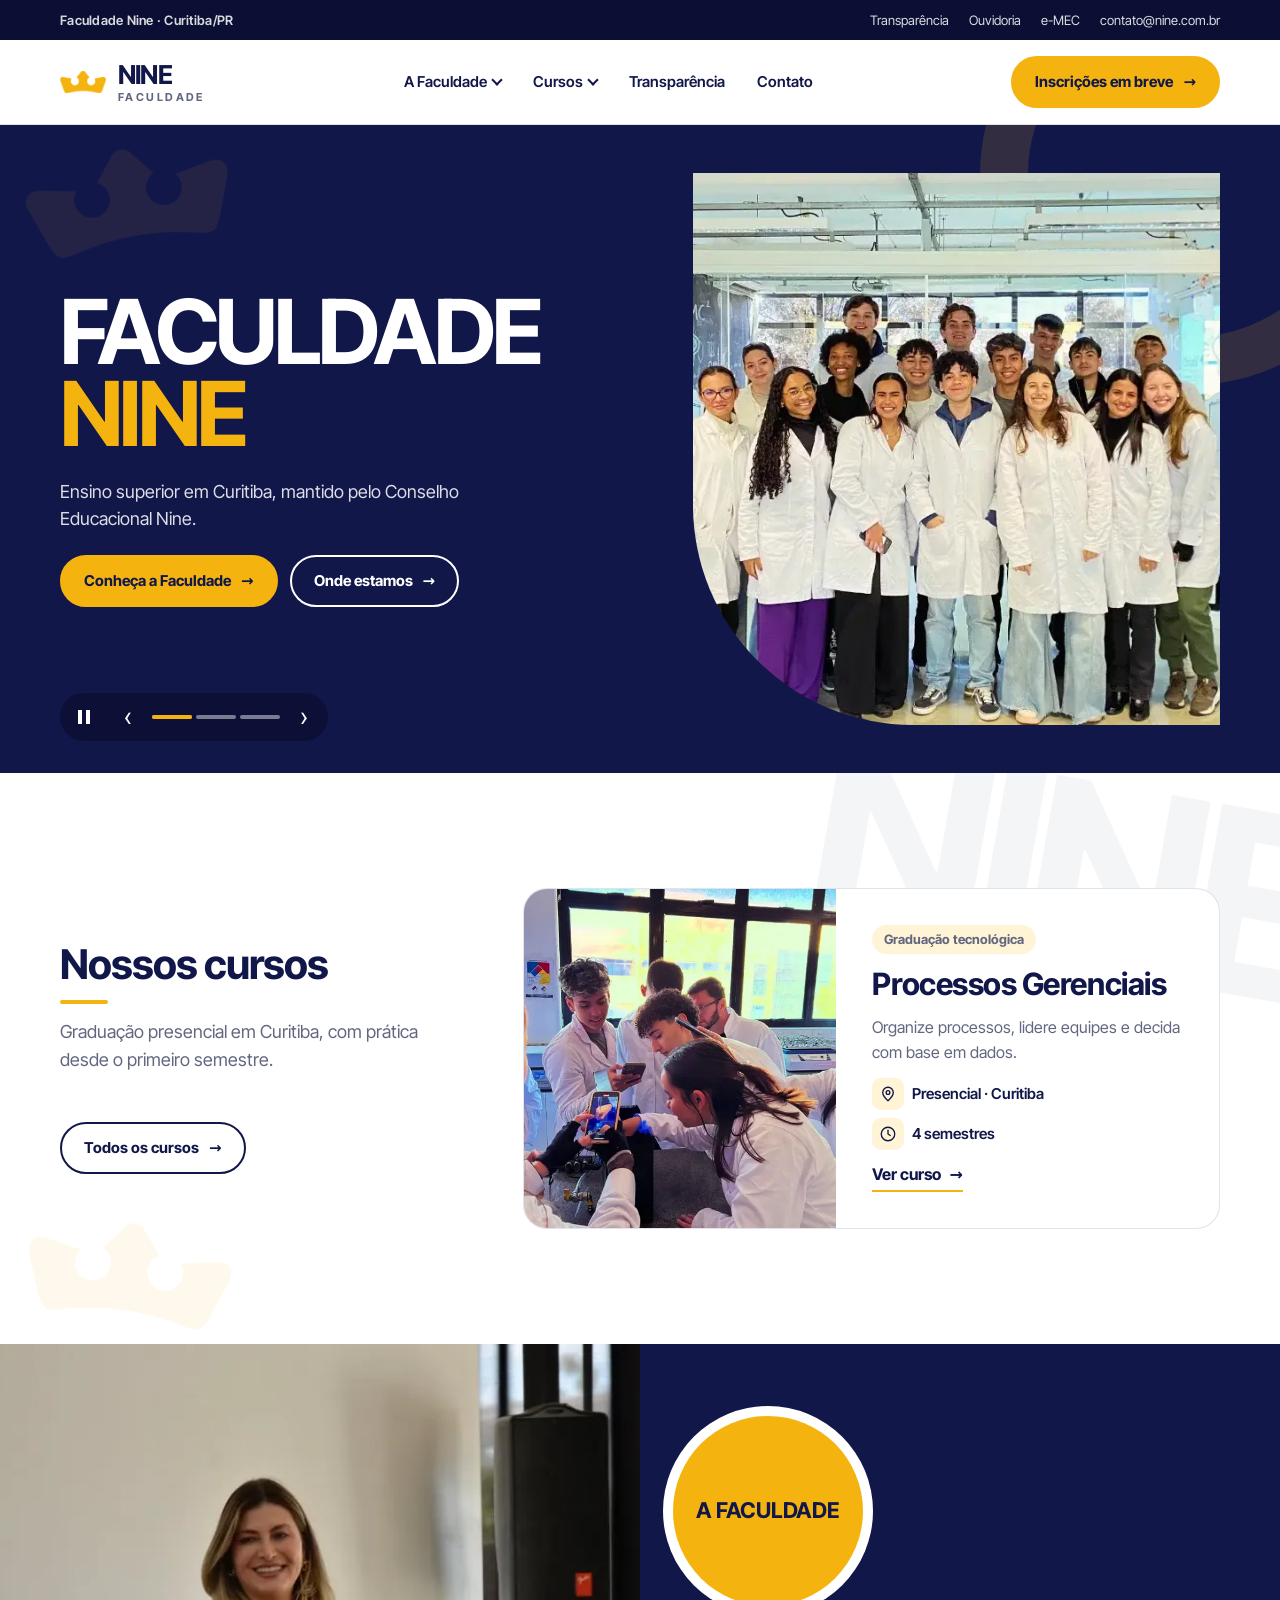
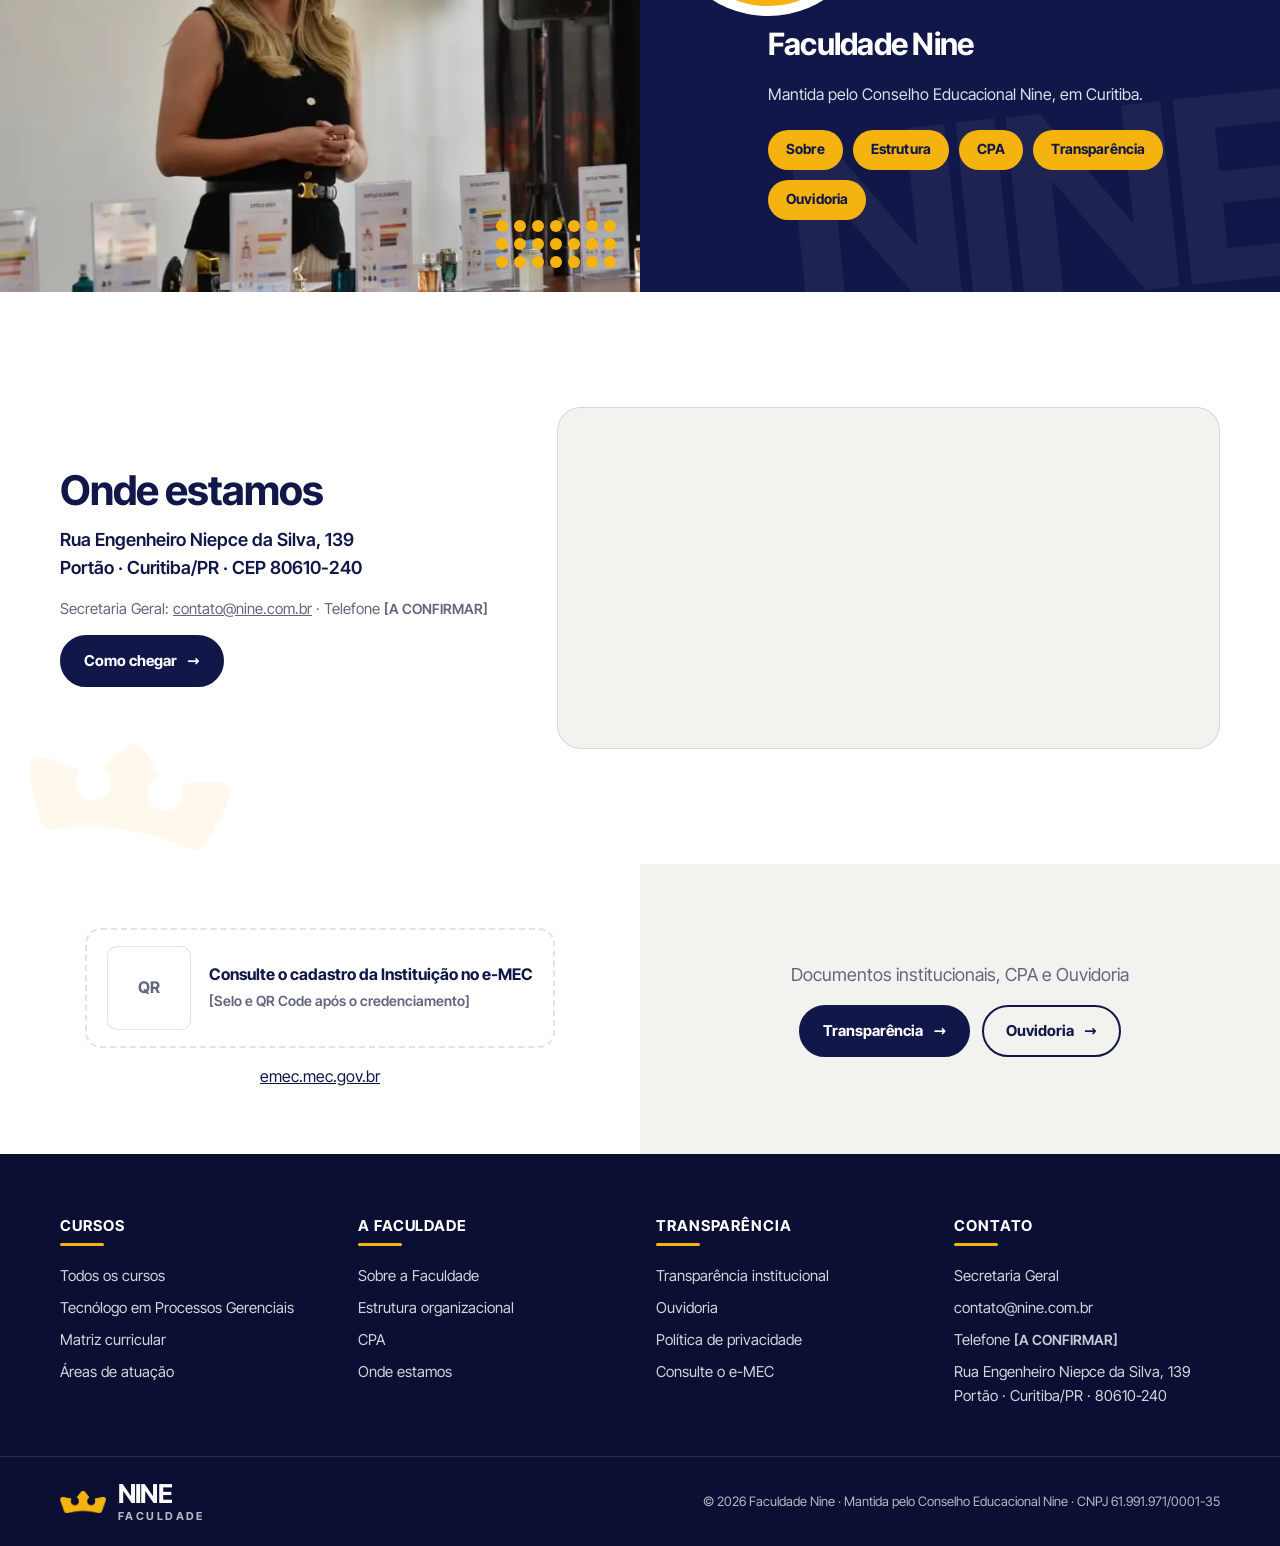
==== commit dc91d253: "Home: Faculdade Nine como primeiro destaque do carrossel - Ordem: Faculdade Nine, Processos Gerencia" ====
--- a/index.html
+++ b/index.html
@@ -12,7 +12,7 @@
   <link rel="icon" type="image/png" href="/assets/logo/crown.png">
   <link rel="preload" as="font" type="font/woff2" href="/assets/fonts/inter-tight-latin.woff2" crossorigin>
   <script>document.documentElement.classList.add("js")</script>
-  <style id="css">:root{--navy:#111749;--navy-90:#1C2257;--navy-deep:#0B0F33;--gold:#F5B310;--gold-soft:#FFF4D6;--paper:#FAFAF7;--paper-2:#F2F2EE;--white:#FFFFFF;--ink:#111749;--ink-muted:#62667F;--line:rgba(17,23,73,.12);--font:"Inter Tight",system-ui,-apple-system,"Segoe UI",sans-serif;--fs-display:clamp(2.75rem,7vw,6rem);--fs-h1:clamp(2.25rem,4.6vw,4rem);--fs-h2:clamp(1.75rem,3.2vw,2.75rem);--fs-h3:clamp(1.125rem,1.6vw,1.375rem);--fs-body:clamp(1rem,1.05vw,1.0625rem);--fs-label:.8125rem;--max:1240px;--margin:clamp(16px,4vw,40px);--r:16px;--r-lg:24px;--r-pill:999px;--space:clamp(64px,9vw,120px);--header-h:84px}@font-face{font-family:"Inter Tight";font-style:normal;font-weight:400 700;font-display:swap;src:url("/assets/fonts/inter-tight-latin.woff2") format("woff2")}*,*::before,*::after{box-sizing:border-box}*{margin:0}html{scroll-behavior:smooth;scroll-padding-top:calc(var(--header-h) + 16px);overflow-y:scroll;-webkit-text-size-adjust:100%}body{font-family:var(--font);font-size:var(--fs-body);line-height:1.6;color:var(--ink);background:var(--white);-webkit-font-smoothing:antialiased;overflow-x:clip}img,svg,iframe{display:block;max-width:100%}ul,ol{list-style:none;padding:0}a{color:inherit}button,input,select,textarea{font:inherit;color:inherit}h1,h2,h3,h4{font-weight:700;letter-spacing:-0.025em;line-height:1.05;text-wrap:balance}h1{font-size:var(--fs-h1)}h2{font-size:var(--fs-h2)}h3{font-size:var(--fs-h3);line-height:1.2;letter-spacing:-0.015em}p{text-wrap:pretty}[hidden]{display:none !important}:focus{outline:2px solid var(--navy);outline-offset:3px}.is-dark :focus,.footer :focus,.topbar :focus,.menu :focus{outline-color:var(--gold)}@media (prefers-reduced-motion:reduce){html{scroll-behavior:auto}*,*::before,*::after{transition-duration:.01ms !important}}.sr-only{position:absolute;width:1px;height:1px;padding:0;margin:-1px;overflow:hidden;clip-path:inset(50%);white-space:nowrap;border:0}.a11y-bar a{position:absolute;left:16px;top:-100px;z-index:100;background:var(--navy);color:#fff;padding:12px 16px;border-radius:8px}.a11y-bar a:focus{top:16px}.noscript{padding:12px 16px;background:var(--navy);color:#fff;text-align:center}.container{width:100%;max-width:var(--max);margin-inline:auto;padding-inline:var(--margin)}.section{position:relative;padding-block:var(--space);overflow-x:clip}.section--tint{background:var(--paper-2)}.is-dark{background:var(--navy);color:#fff}.is-dark .lead,.is-dark p{color:rgba(255,255,255,.84)}.is-dark a{color:var(--gold)}.lead{font-size:clamp(1.0625rem,1.4vw,1.25rem);line-height:1.55;color:var(--ink-muted)}.note{font-size:.9375rem;color:var(--ink-muted)}.tbc{font-size:.875rem;font-weight:600;color:var(--ink-muted)}.is-dark .tbc,.footer .tbc{color:rgba(255,255,255,.78)}.head{display:grid;gap:14px;max-width:760px;margin-bottom:clamp(28px,4vw,48px)}.head h2::after,.h-small::after{content:"";display:block;width:48px;height:4px;margin-top:14px;border-radius:2px;background:var(--gold)}.head--center h2::after{margin-inline:auto}.h-small{margin-bottom:8px;font-size:1.25rem}.disc__meta span + span::before{content:"·";margin-right:6px}.head--center{margin-inline:auto;text-align:center;justify-items:center}.crown{display:inline-block;aspect-ratio:214 / 101;background:url("/assets/logo/crown.png") center / contain no-repeat}.section>.container{position:relative;z-index:1}.dots{position:absolute;z-index:2;display:grid;grid-template-columns:repeat(7,12px);gap:6px;pointer-events:none}.dots i{width:12px;height:12px;border-radius:50%;background:var(--gold)}.btn{display:inline-flex;align-items:center;justify-content:center;gap:10px;min-height:48px;padding:12px 22px;border-radius:var(--r-pill);border:2px solid var(--navy);background:var(--navy);color:#fff;font-weight:700;font-size:.9375rem;text-decoration:none;cursor:pointer;transition:background-color .2s,color .2s,border-color .2s}.btn:hover{background:var(--navy-90);border-color:var(--navy-90)}.btn--gold{background:var(--gold);border-color:var(--gold);color:var(--navy)}.btn--gold:hover{background:#FFC22E;border-color:#FFC22E}.btn--outline{background:transparent;color:var(--navy)}.btn--outline:hover{background:var(--navy);color:#fff}.is-dark .btn--outline,.hero .btn--outline{border-color:#fff;color:#fff}.is-dark .btn--outline:hover,.hero .btn--outline:hover{background:#fff;color:var(--navy)}.is-dark .btn--gold{color:var(--navy)}.btn-row{display:flex;flex-wrap:wrap;gap:12px}.pill{display:inline-flex;align-items:center;min-height:40px;padding:8px 18px;border-radius:var(--r-pill);background:var(--navy);color:#fff;font-size:.875rem;font-weight:700;text-decoration:none;letter-spacing:.01em}.pill:hover{background:var(--navy-90)}.pills{display:flex;flex-wrap:wrap;gap:10px}.split--gold .pill{background:var(--navy);color:#fff}.split--navy .pill{background:var(--gold);color:var(--navy)}.split--navy .pill:hover{background:#FFC22E}.topbar{background:var(--navy-deep);color:rgba(255,255,255,.85);font-size:.8125rem}.topbar .container{display:flex;justify-content:space-between;align-items:center;gap:16px;min-height:40px}.topbar ul{display:flex;flex-wrap:wrap;gap:4px 20px}.topbar a{text-decoration:none;color:rgba(255,255,255,.85)}.topbar a:hover{color:var(--gold)}.topbar__place{font-weight:600;letter-spacing:.02em}.header{position:sticky;top:0;z-index:50;background:rgba(255,255,255,.96);border-bottom:1px solid var(--line)}.header .container{display:flex;align-items:center;justify-content:space-between;gap:24px;min-height:var(--header-h)}.brand{display:flex;align-items:center;gap:12px;text-decoration:none;color:var(--navy)}.brand .crown{width:46px}.brand__name{display:grid;line-height:1}.brand__name b{font-size:1.625rem;font-weight:700;letter-spacing:-0.03em}.brand__name small{margin-top:4px;font-size:.6875rem;font-weight:700;letter-spacing:.22em;text-transform:uppercase;color:var(--ink-muted)}.brand__sep{width:1px;height:36px;background:var(--line)}.mainnav>ul{display:flex;align-items:center;gap:4px}.mainnav a,.mainnav summary{display:flex;align-items:center;gap:6px;padding:10px 14px;border-radius:10px;font-size:.9375rem;font-weight:600;text-decoration:none;color:var(--navy);cursor:pointer;list-style:none}.mainnav summary::-webkit-details-marker{display:none}.mainnav a:hover,.mainnav summary:hover{background:var(--paper-2)}.mainnav a[aria-current="page"]{box-shadow:inset 0 -3px 0 var(--gold);border-radius:10px 10px 0 0}.mainnav summary::after{content:"";width:8px;height:8px;border-right:2px solid currentColor;border-bottom:2px solid currentColor;transform:translateY(-2px) rotate(45deg)}.dd{position:relative}.dd[open] summary::after{transform:translateY(2px) rotate(-135deg)}.dd__panel{position:absolute;top:calc(100% + 10px);left:0;z-index:60;min-width:300px;padding:10px;background:#fff;border:1px solid var(--line);border-radius:var(--r);box-shadow:0 18px 40px rgba(17,23,73,.14)}.dd__panel a{padding:10px 12px;font-weight:500}.header__cta{flex:none}.burger{display:none;width:48px;height:48px;border:0;border-radius:12px;background:var(--navy);cursor:pointer;place-content:center;gap:6px}.burger span[aria-hidden]{display:block;width:20px;height:2px;background:#fff;border-radius:2px}.menu{position:fixed;inset:0;z-index:70;overflow-y:auto;background:var(--navy);color:#fff;padding:88px var(--margin) 40px}.menu__close{position:absolute;top:18px;right:var(--margin);width:48px;height:48px;border-radius:12px;border:1px solid rgba(255,255,255,.3);background:none;color:#fff;font-size:1.75rem;cursor:pointer}.menu a{display:block;padding:10px 0;font-size:1.375rem;font-weight:700;text-decoration:none}.menu .menu__sub a{padding:6px 0 6px 16px;font-size:1.0625rem;font-weight:500;color:rgba(255,255,255,.85)}.menu .btn{margin-top:24px}@media (max-width:1100px){.mainnav,.header__cta{display:none}.burger{display:grid}.brand__sep,.topbar__place{display:none}}.hero{position:relative;overflow:hidden;background:var(--navy);color:#fff;isolation:isolate}.hero .container{display:grid;grid-template-columns:1.05fr .95fr;align-items:center;gap:clamp(24px,4vw,56px);min-height:clamp(520px,72vh,680px);padding-block:48px}.hero__text{display:grid;gap:22px;position:relative;z-index:2}.hero__title{font-size:var(--fs-display);line-height:.92;letter-spacing:-0.04em;text-transform:uppercase}.hero__title span{display:block;color:var(--gold)}.hero .lead{color:rgba(255,255,255,.86);max-width:46ch}.hero__media{position:relative;align-self:stretch}.hero__img{position:absolute;inset:0 0 0 0;border-radius:0 0 0 220px;overflow:hidden}.hero__img img{width:100%;height:100%;object-fit:cover}.hero__ring{position:absolute;right:-120px;top:-160px;width:420px;height:420px;border-radius:50%;border:48px solid rgba(245,179,16,.14);z-index:-1}@media (max-width:900px){.hero .container{grid-template-columns:1fr;min-height:0;padding-bottom:0}.hero__media{min-height:300px;margin-inline:calc(var(--margin) * -1)}.hero__img{border-radius:120px 0 0 0}}.carousel__track{display:grid}.slide{grid-area:1 / 1;opacity:0;visibility:hidden;transition:opacity .8s ease,visibility 0s .8s}.slide.is-active{opacity:1;visibility:visible;transition:opacity .8s ease}.carousel:not(.is-ready) .slide:not(.is-active){display:none}.slide:not(.is-active) .hero__img img,.slide:not(.is-active) .hero__text>*{animation:none}.carousel__ctrl{position:absolute;z-index:3;left:0;right:0;bottom:clamp(16px,3vw,32px);max-width:var(--max);margin-inline:auto;padding-inline:var(--margin);pointer-events:none}.carousel__ctrl>div{display:inline-flex;align-items:center;gap:4px;padding:4px;border-radius:var(--r-pill);background:rgba(11,15,51,.78);pointer-events:auto}html:not(.js) .carousel__ctrl{display:none}.carousel__btn{display:grid;place-items:center;width:40px;height:40px;border:0;border-radius:50%;background:transparent;color:#fff;font:inherit;font-size:1.625rem;line-height:1;cursor:pointer;transition:background-color .2s}.carousel__btn:hover{background:rgba(255,255,255,.16)}.carousel__play::before{content:"";width:12px;height:14px;border-inline:4px solid #fff;box-sizing:border-box}.carousel.is-stopped .carousel__play::before{width:0;height:0;border:0;border-block:8px solid transparent;border-left:13px solid #fff;margin-left:3px}.carousel__dot{position:relative;width:40px;height:40px;border:0;background:none;cursor:pointer}.carousel__dot::before,.carousel__dot::after{content:"";position:absolute;left:0;right:0;top:50%;height:4px;margin-top:-2px;border-radius:4px;background:rgba(255,255,255,.45)}.carousel__dot::after{background:var(--gold);transform:scaleX(0);transform-origin:left}.carousel__dot[aria-current]::after{transform:none}.js .carousel:not(.is-stopped) .carousel__dot[aria-current]::after{animation:slide-time 7s linear}.carousel:hover .carousel__dot::after,.carousel:focus-within .carousel__dot::after{animation-play-state:paused}@keyframes slide-time{from{transform:scaleX(0)}}@media (max-width:900px){.carousel .hero__media{min-height:320px}}.courses{display:grid;grid-template-columns:minmax(0,.8fr) minmax(0,1.4fr);gap:clamp(24px,5vw,72px);align-items:center}.courses__intro{display:grid;justify-items:start}.courses__list{display:grid;gap:20px}.course-card{position:relative;display:grid;grid-template-columns:minmax(0,.9fr) minmax(0,1.1fr);overflow:hidden;border-radius:var(--r-lg);background:#fff;border:1px solid var(--line);transition:transform .35s cubic-bezier(.2,.7,.2,1),box-shadow .35s}.course-card:hover{transform:translateY(-4px);box-shadow:0 18px 36px rgba(17,23,73,.12)}.course-card:focus-within{outline:3px solid var(--navy);outline-offset:3px}.course-card__photo{position:relative;min-height:260px;overflow:hidden}.course-card__photo img{position:absolute;inset:0;width:100%;height:100%;object-fit:cover;transition:transform 1.2s cubic-bezier(.2,.7,.2,1)}.course-card:hover .course-card__photo img{transform:scale(1.06)}.course-card__body{display:grid;align-content:center;gap:12px;padding:clamp(22px,3vw,36px)}.course-card__grau{justify-self:start;padding:4px 12px;border-radius:var(--r-pill);background:var(--gold-soft);font-size:.8125rem;font-weight:700;color:var(--navy)}.course-card h3{font-size:clamp(1.5rem,2.4vw,2rem)}.course-card h3 a{color:var(--navy);text-decoration:none}.course-card h3 a::after{content:"";position:absolute;inset:0}.course-card p{color:var(--ink-muted)}.course-card__meta{display:flex;flex-wrap:wrap;gap:8px 20px;font-size:.9375rem;font-weight:600;color:var(--navy)}.course-card__meta li{display:flex;align-items:center;gap:8px}.course-card__meta .icon{width:32px;height:32px;border-radius:9px}.course-card__meta .icon svg{width:18px;height:18px}.course-card__go{justify-self:start;display:inline-flex;gap:8px;padding-bottom:2px;border-bottom:2px solid var(--gold);font-weight:700;color:var(--navy)}.course-card__go::after{content:"→";transition:transform .25s}.course-card:hover .course-card__go::after{transform:translateX(4px)}.courses__list--page .course-card__photo{min-height:320px}@media (max-width:900px){.courses,.course-card{grid-template-columns:1fr}.course-card__photo{min-height:220px}}.statement{display:grid;grid-template-columns:1fr 1.6fr;gap:clamp(24px,5vw,72px);align-items:start}.statement h2{font-size:clamp(1.5rem,2.6vw,2.25rem);text-transform:uppercase;letter-spacing:-0.01em;line-height:1.1}.statement h2::after{content:"";display:block;width:56px;height:4px;margin-top:18px;border-radius:4px;background:var(--gold)}.statement .prose{display:grid;gap:14px;color:var(--ink-muted)}.statement .prose strong{color:var(--navy)}@media (max-width:800px){.statement{grid-template-columns:1fr}}.split{position:relative;display:grid;grid-template-columns:1fr 1fr;min-height:380px}.split__photo{position:relative;overflow:hidden}.split__photo img{position:absolute;inset:0;width:100%;height:100%;object-fit:cover}.split__photo .dots{right:24px;bottom:24px}.split__body{position:relative;display:grid;align-content:center;gap:22px;padding:clamp(40px,6vw,72px) clamp(24px,5vw,72px) clamp(40px,6vw,72px) clamp(96px,10vw,150px)}.split--navy .split__body{background:var(--navy);color:#fff}.split--gold .split__body{background:var(--gold);color:var(--navy)}.split--paper .split__body{background:var(--paper-2)}.split__body p{max-width:52ch}.split--navy .split__body p{color:rgba(255,255,255,.86)}.seal{position:absolute;left:0;top:50%;z-index:3;transform:translate(-50%,-50%);display:grid;place-items:center;width:clamp(150px,15vw,190px);aspect-ratio:1;padding:20px;border-radius:50%;background:var(--gold);color:var(--navy);text-align:center;box-shadow:0 0 0 10px #fff;isolation:isolate;font-size:clamp(1.125rem,1.7vw,1.5rem);font-weight:700;line-height:1;letter-spacing:-0.01em;text-transform:uppercase}.split .split__body .seal{color:var(--navy)}.split--gold .split__body .seal{background:var(--navy);color:#fff}.split--rev .split__photo{order:2}.split--rev .split__body{padding:clamp(40px,6vw,72px) clamp(96px,10vw,150px) clamp(40px,6vw,72px) clamp(24px,5vw,72px)}.split--rev .seal{left:auto;right:0;transform:translate(50%,-50%)}.split h2{font-size:clamp(1.5rem,2.4vw,2rem)}@media (max-width:900px){.split{grid-template-columns:1fr}.split__photo{min-height:260px}.split--rev .split__photo{order:0}.split__body,.split--rev .split__body{padding:96px var(--margin) 48px}.seal,.split--rev .seal{left:50%;right:auto;top:0;transform:translate(-50%,-50%);width:140px}}.grid{display:grid;gap:16px}.grid--2{grid-template-columns:repeat(2,minmax(0,1fr))}.grid--3{grid-template-columns:repeat(3,minmax(0,1fr))}.grid--4{grid-template-columns:repeat(4,minmax(0,1fr))}.card{position:relative;display:grid;align-content:start;gap:10px;padding:clamp(20px,2.4vw,28px);background:#fff;border:1px solid var(--line);border-radius:var(--r-lg)}.section--tint .card{border-color:transparent}.card h3{color:var(--navy)}.card p{color:var(--ink-muted);font-size:.9375rem}.tags{display:flex;flex-wrap:wrap;gap:6px;margin-top:4px}.tags li{padding:4px 10px;border-radius:var(--r-pill);background:var(--paper-2);font-size:.8125rem;font-weight:600;color:var(--navy)}@media (max-width:1000px){.grid--4{grid-template-columns:repeat(2,minmax(0,1fr))}.grid--3{grid-template-columns:repeat(2,minmax(0,1fr))}}@media (max-width:640px){.grid--2,.grid--3,.grid--4{grid-template-columns:1fr}}.soon{display:grid;grid-template-columns:1.2fr 1fr;gap:24px;align-items:stretch}.soon__box{display:grid;gap:14px;align-content:start;padding:clamp(24px,3vw,40px);border-radius:var(--r-lg);background:#fff;color:var(--navy)}@media (max-width:800px){.soon{grid-template-columns:1fr}}.place{display:grid;grid-template-columns:1fr 1.4fr;gap:24px;align-items:stretch}.place__info{display:grid;gap:14px;align-content:center}.place__info address{font-style:normal;font-size:1.125rem;font-weight:600;color:var(--navy)}.map{min-height:340px;border-radius:var(--r-lg);overflow:hidden;border:1px solid var(--line);background:var(--paper-2)}.map iframe{width:100%;height:100%;min-height:340px;border:0}@media (max-width:800px){.place{grid-template-columns:1fr}}.emec-band{display:grid;grid-template-columns:1fr 1fr}.emec-band>div{display:grid;gap:16px;justify-items:center;align-content:center;padding:clamp(40px,6vw,64px) var(--margin);text-align:center}.emec-band>div + div{background:var(--paper-2)}.emec-card{display:flex;align-items:center;gap:18px;padding:16px 20px;border:2px dashed var(--line);border-radius:var(--r);text-align:left}.emec-qr{flex:none;display:grid;place-items:center;width:84px;height:84px;border-radius:10px;background:#fff;border:1px solid var(--line);font-weight:700;color:var(--ink-muted)}@media (max-width:800px){.emec-band{grid-template-columns:1fr}}.page-hero{position:relative;overflow:hidden;background:var(--navy);color:#fff;isolation:isolate}.page-hero__bg{position:absolute;inset:0;z-index:-2}.page-hero__bg img{width:100%;height:100%;object-fit:cover}.page-hero::before{content:"";position:absolute;inset:0;z-index:-1;background:linear-gradient(90deg,rgba(11,15,51,.94) 0%,rgba(11,15,51,.82) 45%,rgba(11,15,51,.35) 100%)}.page-hero .container{display:grid;gap:18px;padding-block:clamp(56px,8vw,104px)}.crumbs{font-size:.875rem;color:rgba(255,255,255,.8)}.crumbs a{color:rgba(255,255,255,.9)}.page-hero h1{max-width:18ch}.page-hero .lead{max-width:58ch;color:rgba(255,255,255,.86)}.course-layout{display:grid;grid-template-columns:minmax(0,1fr) 340px;gap:clamp(24px,4vw,56px);align-items:start}.aside-box{position:sticky;top:calc(var(--header-h) + 24px);display:grid;gap:14px;padding:24px;border-radius:var(--r-lg);background:#fff;border:1px solid var(--line);box-shadow:0 20px 40px rgba(17,23,73,.08)}.aside-box h2{font-size:1.25rem}.aside-box dl{display:grid;gap:10px}.aside-box dl div{display:flex;justify-content:space-between;gap:12px;padding-bottom:10px;border-bottom:1px solid var(--line);font-size:.9375rem}.aside-box dt{color:var(--ink-muted)}.aside-box dd{margin:0;font-weight:700;text-align:right}@media (max-width:1000px){.course-layout{grid-template-columns:1fr}.aside-box{position:static}}.prose{display:grid;gap:16px;max-width:70ch}.prose h2{margin-top:8px}.quote{padding:20px 24px;border-left:4px solid var(--gold);border-radius:0 var(--r) var(--r) 0;background:var(--paper-2);color:var(--navy)}.quote cite{display:block;margin-top:10px;font-size:.875rem;font-style:normal;color:var(--ink-muted)}.disc{display:grid;grid-template-columns:repeat(2,minmax(0,1fr));gap:12px;padding:0 24px 24px}.disc li{display:grid;gap:8px;align-content:start;padding:18px;border-radius:var(--r);background:var(--paper-2)}.disc h3{font-size:1.0625rem}.disc__meta{display:flex;flex-wrap:wrap;gap:6px;font-size:.75rem;font-weight:700;letter-spacing:.04em;text-transform:uppercase;color:var(--ink-muted)}.disc__do{font-size:.9375rem;color:var(--navy)}.disc__do b{display:block;font-size:.75rem;letter-spacing:.08em;text-transform:uppercase;color:var(--ink-muted)}@media (max-width:700px){.disc{grid-template-columns:1fr;padding:0 16px 16px}}.steps{display:grid;grid-template-columns:repeat(4,minmax(0,1fr));gap:16px;counter-reset:s}.steps li{display:grid;gap:10px;align-content:start;padding:24px;border-radius:var(--r-lg);background:var(--navy-90);color:#fff}.steps b{display:grid;place-items:center;width:44px;height:44px;border-radius:50%;background:var(--gold);color:var(--navy);font-size:1.125rem}.steps h3{color:#fff}.steps p{color:rgba(255,255,255,.8);font-size:.9375rem}@media (max-width:1000px){.steps{grid-template-columns:repeat(2,minmax(0,1fr))}}@media (max-width:600px){.steps{grid-template-columns:1fr}}.facts{display:grid;grid-template-columns:repeat(2,minmax(0,1fr));gap:0 32px}.fact{padding:16px 0;border-top:1px solid var(--line)}.fact dt{font-size:var(--fs-label);font-weight:700;letter-spacing:.08em;text-transform:uppercase;color:var(--ink-muted)}.fact dd{margin:4px 0 0;font-weight:600;color:var(--navy)}.is-dark .fact{border-top-color:rgba(255,255,255,.16)}.is-dark .fact dt{color:var(--gold)}.is-dark .fact dd{color:#fff}@media (max-width:640px){.facts{grid-template-columns:1fr}}.faq{border-top:1px solid var(--line)}.faq details{border-bottom:1px solid var(--line);overflow:hidden}.faq summary{display:flex;justify-content:space-between;align-items:center;gap:20px;padding:20px 0;cursor:pointer;list-style:none;font-size:1.0625rem;font-weight:700;color:var(--navy)}.faq summary::-webkit-details-marker{display:none}.faq summary::after{content:"+";flex:none;display:grid;place-items:center;width:32px;height:32px;border-radius:50%;background:var(--gold);color:var(--navy);font-weight:600}.faq details[open] summary::after{content:"−";background:var(--navy);color:#fff}.faq details>div{padding:0 48px 20px 0;color:var(--ink-muted)}.docs{border-top:1px solid var(--line)}.doc{display:grid;grid-template-columns:minmax(0,1fr) auto 170px;gap:8px 24px;align-items:center;padding:18px 0;border-bottom:1px solid var(--line)}.doc h3{font-size:1.0625rem}.doc h3 a{color:var(--navy);text-decoration-color:var(--gold);text-decoration-thickness:2px;text-underline-offset:4px}.doc__main p{margin-top:2px;font-size:.9375rem;color:var(--ink-muted)}.doc__date{font-size:.875rem;color:var(--ink-muted);text-align:right}.status{justify-self:start;padding:6px 12px;border-radius:var(--r-pill);font-size:.8125rem;font-weight:700;white-space:nowrap}.status--publicado{background:var(--navy);color:#fff}.status--em-aprovacao{background:var(--gold-soft);color:#6B4E00}.status--a-publicar,.status--sem-registro{background:var(--paper-2);color:var(--ink-muted)}@media (max-width:760px){.doc{grid-template-columns:1fr}.doc__date{text-align:left}}.timeline{display:grid;grid-template-columns:repeat(4,minmax(0,1fr));gap:16px}.timeline li{padding:22px;border-radius:var(--r-lg);background:var(--navy-90)}.timeline b{display:block;margin-bottom:8px;font-size:1.125rem;color:var(--gold)}.timeline p{color:rgba(255,255,255,.82);font-size:.9375rem}@media (max-width:1000px){.timeline{grid-template-columns:repeat(2,minmax(0,1fr))}}@media (max-width:600px){.timeline{grid-template-columns:1fr}}.form{display:grid;gap:18px}.form fieldset{display:grid;grid-template-columns:1fr 1fr;gap:16px;min-width:0;margin:0;padding:0;border:0}.form legend{grid-column:1 / -1;padding-bottom:4px;font-size:var(--fs-label);font-weight:700;letter-spacing:.1em;text-transform:uppercase;color:var(--gold)}.field{display:grid;gap:6px;align-content:start}.field--full{grid-column:1 / -1}.field label{font-size:.9375rem;font-weight:600}.field .opt{font-weight:400;opacity:.75}.field input:not([type="checkbox"]),.field select,.field textarea{width:100%;min-height:50px;padding:12px 14px;border-radius:12px;border:1px solid rgba(255,255,255,.25);background:var(--navy-90);color:#fff}.form--light .field input:not([type="checkbox"]),.form--light .field select,.form--light .field textarea{border-color:var(--line);background:#fff;color:var(--navy)}.form--light legend{color:var(--navy)}.field select option{color:var(--navy);background:#fff}.field--check{display:flex;gap:12px;align-items:flex-start}.field--check input{width:22px;height:22px;margin-top:2px;flex:none;accent-color:var(--gold)}.field--hp{display:none}.form__status:not(:empty){padding:12px 16px;border-radius:12px;background:rgba(255,255,255,.1)}.form--light .form__status:not(:empty){background:var(--paper-2)}@media (max-width:640px){.form fieldset{grid-template-columns:1fr}}.footer{background:var(--navy-deep);color:rgba(255,255,255,.82);font-size:.9375rem}.footer__cols{display:grid;grid-template-columns:repeat(4,minmax(0,1fr));gap:32px;padding-block:64px 48px}.footer h2{margin-bottom:18px;font-size:.9375rem;text-transform:uppercase;letter-spacing:.06em;color:#fff}.footer h2::after{content:"";display:block;width:44px;height:3px;margin-top:10px;border-radius:3px;background:var(--gold)}.footer li + li{margin-top:8px}.footer a{color:rgba(255,255,255,.82);text-decoration:none}.footer a:hover{color:var(--gold);text-decoration:underline}.footer address{font-style:normal}.footer__bottom{border-top:1px solid rgba(255,255,255,.12)}.footer__bottom .container{display:flex;flex-wrap:wrap;justify-content:space-between;align-items:center;gap:16px;padding-block:24px;font-size:.8125rem;color:rgba(255,255,255,.7)}.footer .brand{color:#fff}.footer .brand__name small{color:rgba(255,255,255,.7)}@media (max-width:900px){.footer__cols{grid-template-columns:1fr 1fr}}@media (max-width:520px){.footer__cols{grid-template-columns:1fr}}.wm{position:absolute;z-index:0;pointer-events:none}.wm--crown{width:clamp(140px,16vw,220px);aspect-ratio:214 / 101;background:url("/assets/logo/crown.png") center / contain no-repeat;opacity:.08}.wm--nine::before{content:"NINE"}.wm--nine{font-size:clamp(7rem,20vw,17rem);font-weight:700;line-height:.78;letter-spacing:-0.05em;color:var(--navy);opacity:.04;white-space:nowrap}.wm--dots{width:126px;height:54px;background:radial-gradient(circle at 6px 6px,var(--gold) 5px,transparent 5.5px) 0 0 / 18px 18px;opacity:.55}.is-dark .wm--nine,.page-hero .wm--nine,.split--navy .wm--nine{color:#fff;opacity:.05}.split--gold .wm--nine{color:var(--navy);opacity:.06}.is-dark .wm--crown{opacity:.12}.p-tl{top:24px;left:2%;--rot:-10deg}.p-tr{top:24px;right:2%;--rot:10deg}.p-bl{bottom:24px;left:2%;--rot:8deg}.p-br{bottom:-12px;right:-2%;--rot:-6deg}.wm{transform:rotate(var(--rot,0deg))}.wm--dots{--rot:0deg}.wm--nine.p-tr{top:0;right:-4%}.wm--nine.p-br{bottom:-3%;right:-4%}.split__body>.wm{z-index:0}.split__body>:not(.wm){position:relative;z-index:1}.hero>.wm,.page-hero>.wm{z-index:0}.hero .container,.page-hero .container{position:relative;z-index:1}@media (max-width:760px){.wm--crown{width:110px}.wm--dots{width:90px;height:36px}}.plain{display:grid;gap:12px}.plain li{padding-left:18px;border-left:3px solid var(--gold)}.plain b{color:var(--navy)}.is-dark .plain b{color:#fff}.plain--cols{grid-template-columns:repeat(2,minmax(0,1fr));gap:18px 32px;margin-bottom:20px}@media (max-width:700px){.plain--cols{grid-template-columns:1fr}}.soon__box dl{display:grid;gap:10px}.soon__box dl div{display:flex;justify-content:space-between;gap:12px;padding-bottom:10px;border-bottom:1px solid var(--line)}.soon__box dt{color:var(--ink-muted)}.soon__box dd{margin:0;font-weight:700;text-align:right}.soon__box .tbc{color:var(--ink-muted)}:focus:not(:focus-visible){outline-color:transparent}.faq summary:focus-visible{outline-offset:-3px;border-radius:8px}.prose .head{margin-bottom:4px}.form-wrap{max-width:880px}.timeline + .note,.grid + .note{margin-top:20px}.icon{display:inline-grid;place-items:center;flex:none;width:48px;height:48px;border-radius:14px;background:var(--gold-soft);color:var(--navy)}.icon svg{width:26px;height:26px}.is-dark .icon,.split--navy .icon{background:rgba(245,179,16,.16);color:var(--gold)}.meta{display:flex;flex-wrap:wrap;gap:10px 28px;margin-top:4px;font-weight:600}.meta li{display:flex;align-items:center;gap:10px}.meta .icon{width:36px;height:36px;border-radius:10px;background:rgba(255,255,255,.12);color:var(--gold)}.meta .icon svg{width:20px;height:20px}.page-hero--course .container{padding-bottom:clamp(72px,9vw,120px)}@media (min-width:1001px){.aside-box--float{margin-top:calc(var(--space) * -1 - 120px)}}.tabs__list{display:flex;flex-wrap:wrap;gap:8px;margin-bottom:20px}.tabs__list [role="tab"]{min-height:44px;padding:10px 20px;border-radius:var(--r-pill);border:1px solid var(--line);background:#fff;font-weight:700;color:var(--navy);cursor:pointer;transition:background-color .25s,color .25s,border-color .25s,transform .25s}.tabs__list [role="tab"]:hover{border-color:var(--navy);transform:translateY(-1px)}.tabs__list [role="tab"][aria-selected="true"]{background:var(--navy);border-color:var(--navy);color:#fff}.tabs__panel{border-radius:var(--r-lg);background:#fff;border:1px solid var(--line);padding:24px}.tabs__panel + .tabs__panel{margin-top:16px}.js .tabs__panel + .tabs__panel{margin-top:0}.tabs__panel.is-active{animation:panel-in .45s cubic-bezier(.2,.7,.2,1)}@keyframes panel-in{from{opacity:0;transform:translateY(10px)}}.tabs__count{margin-bottom:14px;font-size:.875rem;font-weight:700;color:var(--ink-muted)}.tabs__panel .disc{padding:0}.tabs--v{display:grid;grid-template-columns:300px minmax(0,1fr);gap:20px;align-items:start}.tabs--v .tabs__list{flex-direction:column;flex-wrap:nowrap;margin:0}.tabs--v [role="tab"]{justify-content:flex-start;text-align:left;border-radius:12px;display:flex;align-items:center}.tabs--v [role="tab"]::after{content:"›";margin-left:auto;font-size:1.25rem;line-height:1}.tabs--v .tabs__panel{display:grid;gap:12px;align-content:start;min-height:100%;background:var(--paper-2);border:0;padding:clamp(24px,3vw,36px)}.tabs--v .tabs__panel h4{margin-top:6px;font-size:.8125rem;letter-spacing:.08em;text-transform:uppercase;color:var(--ink-muted)}.tabs--v .tabs__panel .tags li{background:#fff}@media (max-width:900px){.tabs--v{grid-template-columns:1fr}.tabs--v .tabs__list{flex-direction:row;flex-wrap:wrap}.tabs--v [role="tab"]::after{content:none}}.head-row{display:flex;flex-wrap:wrap;align-items:end;justify-content:space-between;gap:16px;margin-bottom:clamp(28px,4vw,48px)}.head-row .head{margin-bottom:0}.journey{position:relative;display:grid;grid-template-columns:repeat(4,minmax(0,1fr));gap:24px}.journey::before{content:"";position:absolute;top:24px;left:24px;right:24px;height:2px;background:rgba(255,255,255,.18)}.journey li{position:relative;display:grid;gap:10px;align-content:start}.journey .icon{width:48px;height:48px;border-radius:50%;background:var(--gold);color:var(--navy);box-shadow:0 0 0 8px var(--navy)}.journey h3{margin-top:8px;color:#fff}@media (max-width:800px){.journey{grid-template-columns:1fr}.journey::before{top:24px;bottom:24px;left:24px;right:auto;width:2px;height:auto}.journey li{grid-template-columns:48px 1fr;column-gap:16px}.journey li>:not(.icon){grid-column:2}.journey h3{margin-top:0}}.band-gold{background:var(--gold);color:var(--navy)}.band-gold .head h2::after{background:var(--navy)}.why{display:grid;grid-template-columns:1fr 2fr;gap:clamp(24px,4vw,56px);align-items:start}.why__grid{display:grid;grid-template-columns:repeat(2,minmax(0,1fr));gap:16px}.why__grid .card{border:0}.why__grid .icon{background:var(--navy);color:var(--gold)}@media (max-width:900px){.why{grid-template-columns:1fr}}@media (max-width:560px){.why__grid{grid-template-columns:1fr}}.stats{position:relative;overflow-x:clip;padding-block:clamp(40px,6vw,64px)}.stats__list{position:relative;z-index:1;display:grid;grid-template-columns:repeat(4,minmax(0,1fr));gap:16px}.stats__list li{display:grid;gap:4px;padding-left:18px;border-left:3px solid var(--navy)}.stats__list b{font-size:clamp(2.25rem,4.5vw,3.5rem);line-height:1;letter-spacing:-0.04em;font-variant-numeric:tabular-nums}.stats__list span{font-weight:600}@media (max-width:760px){.stats__list{grid-template-columns:1fr 1fr;row-gap:28px}}.table-wrap{overflow-x:auto;border-radius:var(--r-lg);border:1px solid var(--line)}.compare{width:100%;min-width:560px;border-collapse:collapse;background:#fff}.compare th,.compare td{padding:16px 20px;text-align:left;vertical-align:top;border-top:1px solid var(--line)}.compare thead th{border-top:0;background:var(--navy);color:#fff;font-size:.9375rem}.compare thead th:nth-child(2){background:var(--gold);color:var(--navy)}.compare tbody th{width:22%;color:var(--navy)}.compare td{color:var(--ink-muted)}.compare td:first-of-type{color:var(--navy);font-weight:600;background:var(--gold-soft)}.faq-band{display:grid;grid-template-columns:1fr 1.4fr;gap:clamp(24px,5vw,64px);align-items:start}.is-dark .faq,.is-dark .faq details{border-color:rgba(255,255,255,.16)}.is-dark .faq summary{color:#fff}.is-dark .faq details>div,.is-dark .faq details>div p{color:rgba(255,255,255,.82)}@media (max-width:900px){.faq-band{grid-template-columns:1fr}}.card--area{gap:12px}.places{display:grid;grid-template-columns:repeat(5,minmax(0,1fr));gap:16px;margin-bottom:20px}.places li{display:grid;gap:10px;align-content:start;padding:22px;border-radius:var(--r-lg);background:var(--navy-90)}.places h3{color:#fff}.places p{font-size:.9375rem}@media (max-width:1100px){.places{grid-template-columns:repeat(3,minmax(0,1fr))}}@media (max-width:700px){.places{grid-template-columns:1fr}}.js [data-reveal]:not(.is-in){opacity:0;transform:translateY(28px);animation:reveal-failsafe 0s 3s forwards}.js [data-reveal]{transition:opacity .7s cubic-bezier(.2,.7,.2,1),transform .7s cubic-bezier(.2,.7,.2,1)}.js .grid>[data-reveal]:nth-child(2),.js .why__grid>[data-reveal]:nth-child(2){transition-delay:.08s}.js .grid>[data-reveal]:nth-child(3),.js .why__grid>[data-reveal]:nth-child(3){transition-delay:.16s}.js .grid>[data-reveal]:nth-child(4),.js .why__grid>[data-reveal]:nth-child(4){transition-delay:.24s}@keyframes reveal-failsafe{to{opacity:1;transform:none}}.js .split__body:not(.is-in) .seal{transform:translate(-50%,-50%) scale(.6) rotate(-20deg)}.js .split--rev .split__body:not(.is-in) .seal{transform:translate(50%,-50%) scale(.6) rotate(20deg)}.seal{transition:transform .9s cubic-bezier(.3,1.4,.5,1) .15s}.split__photo img{transition:transform 1.2s cubic-bezier(.2,.7,.2,1)}.split:hover .split__photo img{transform:scale(1.05)}.hero__img img,.page-hero__bg img{animation:hero-zoom 1.6s cubic-bezier(.2,.7,.2,1) both}.hero__text>*,.page-hero .container>*{animation:hero-up .9s cubic-bezier(.2,.7,.2,1) both}.hero__text>:nth-child(2),.page-hero .container>:nth-child(2){animation-delay:.08s}.hero__text>:nth-child(3),.page-hero .container>:nth-child(3){animation-delay:.16s}.page-hero .container>:nth-child(4){animation-delay:.24s}@keyframes hero-zoom{from{transform:scale(1.08)}}@keyframes hero-up{from{transform:translateY(24px)}}.dots,.wm--dots{animation:float 7s ease-in-out infinite}.wm--crown{animation:float 9s ease-in-out infinite}@keyframes float{50%{transform:rotate(var(--rot,0deg)) translateY(-10px)}}.btn{transition:background-color .25s,color .25s,border-color .25s,transform .25s,box-shadow .25s}.btn:hover{transform:translateY(-2px);box-shadow:0 10px 22px rgba(17,23,73,.18)}.btn:active{transform:translateY(0);box-shadow:none}.btn::after{content:"→";display:inline-block;transition:transform .25s}.btn:hover::after{transform:translateX(4px)}.burger::after,.menu__close::after{content:none}.pill{transition:background-color .25s,transform .25s}.pill:hover{transform:translateY(-2px)}.card{transition:transform .35s cubic-bezier(.2,.7,.2,1),box-shadow .35s,border-color .35s}.card:hover{transform:translateY(-4px);box-shadow:0 18px 36px rgba(17,23,73,.12)}.disc li{transition:background-color .25s}.disc li:hover{background:var(--gold-soft)}.mainnav a,.mainnav summary{transition:background-color .2s,box-shadow .25s}.dd__panel{animation:panel-in .25s cubic-bezier(.2,.7,.2,1)}.header{transition:box-shadow .3s}.header.is-scrolled{box-shadow:0 8px 24px rgba(17,23,73,.08)}.footer a{transition:color .2s}@media (prefers-reduced-motion:reduce){.js [data-reveal]:not(.is-in){opacity:1;transform:none}.hero__img img,.page-hero__bg img,.hero__text>*,.page-hero .container>*,.dots,.wm--dots,.wm--crown,.tabs__panel.is-active,.dd__panel{animation:none}.btn:hover,.pill:hover,.card:hover{transform:none}}</style>
+  <style id="css">:root{--navy:#111749;--navy-90:#1C2257;--navy-deep:#0B0F33;--gold:#F5B310;--gold-soft:#FFF4D6;--paper:#FAFAF7;--paper-2:#F2F2EE;--white:#FFFFFF;--ink:#111749;--ink-muted:#62667F;--line:rgba(17,23,73,.12);--font:"Inter Tight",system-ui,-apple-system,"Segoe UI",sans-serif;--fs-display:clamp(2.75rem,7vw,6rem);--fs-h1:clamp(2.25rem,4.6vw,4rem);--fs-h2:clamp(1.75rem,3.2vw,2.75rem);--fs-h3:clamp(1.125rem,1.6vw,1.375rem);--fs-body:clamp(1rem,1.05vw,1.0625rem);--fs-label:.8125rem;--max:1240px;--margin:clamp(16px,4vw,40px);--r:16px;--r-lg:24px;--r-pill:999px;--space:clamp(64px,9vw,120px);--header-h:84px}@font-face{font-family:"Inter Tight";font-style:normal;font-weight:400 700;font-display:swap;src:url("/assets/fonts/inter-tight-latin.woff2") format("woff2")}*,*::before,*::after{box-sizing:border-box}*{margin:0}html{scroll-behavior:smooth;scroll-padding-top:calc(var(--header-h) + 16px);overflow-y:scroll;-webkit-text-size-adjust:100%}body{font-family:var(--font);font-size:var(--fs-body);line-height:1.6;color:var(--ink);background:var(--white);-webkit-font-smoothing:antialiased;overflow-x:clip}img,svg,iframe{display:block;max-width:100%}ul,ol{list-style:none;padding:0}a{color:inherit}button,input,select,textarea{font:inherit;color:inherit}h1,h2,h3,h4{font-weight:700;letter-spacing:-0.025em;line-height:1.05;text-wrap:balance}h1{font-size:var(--fs-h1)}h2{font-size:var(--fs-h2)}h3{font-size:var(--fs-h3);line-height:1.2;letter-spacing:-0.015em}p{text-wrap:pretty}[hidden]{display:none !important}:focus{outline:2px solid var(--navy);outline-offset:3px}.is-dark :focus,.footer :focus,.topbar :focus,.menu :focus{outline-color:var(--gold)}@media (prefers-reduced-motion:reduce){html{scroll-behavior:auto}*,*::before,*::after{transition-duration:.01ms !important}}.sr-only{position:absolute;width:1px;height:1px;padding:0;margin:-1px;overflow:hidden;clip-path:inset(50%);white-space:nowrap;border:0}.a11y-bar a{position:absolute;left:16px;top:-100px;z-index:100;background:var(--navy);color:#fff;padding:12px 16px;border-radius:8px}.a11y-bar a:focus{top:16px}.noscript{padding:12px 16px;background:var(--navy);color:#fff;text-align:center}.container{width:100%;max-width:var(--max);margin-inline:auto;padding-inline:var(--margin)}.section{position:relative;padding-block:var(--space);overflow-x:clip}.section--tint{background:var(--paper-2)}.is-dark{background:var(--navy);color:#fff}.is-dark .lead,.is-dark p{color:rgba(255,255,255,.84)}.is-dark a{color:var(--gold)}.lead{font-size:clamp(1.0625rem,1.4vw,1.25rem);line-height:1.55;color:var(--ink-muted)}.note{font-size:.9375rem;color:var(--ink-muted)}.tbc{font-size:.875rem;font-weight:600;color:var(--ink-muted)}.is-dark .tbc,.footer .tbc{color:rgba(255,255,255,.78)}.head{display:grid;gap:14px;max-width:760px;margin-bottom:clamp(28px,4vw,48px)}.head h2::after,.h-small::after{content:"";display:block;width:48px;height:4px;margin-top:14px;border-radius:2px;background:var(--gold)}.head--center h2::after{margin-inline:auto}.h-small{margin-bottom:8px;font-size:1.25rem}.disc__meta span + span::before{content:"·";margin-right:6px}.head--center{margin-inline:auto;text-align:center;justify-items:center}.crown{display:inline-block;aspect-ratio:214 / 101;background:url("/assets/logo/crown.png") center / contain no-repeat}.section>.container{position:relative;z-index:1}.dots{position:absolute;z-index:2;display:grid;grid-template-columns:repeat(7,12px);gap:6px;pointer-events:none}.dots i{width:12px;height:12px;border-radius:50%;background:var(--gold)}.btn{display:inline-flex;align-items:center;justify-content:center;gap:10px;min-height:48px;padding:12px 22px;border-radius:var(--r-pill);border:2px solid var(--navy);background:var(--navy);color:#fff;font-weight:700;font-size:.9375rem;text-decoration:none;cursor:pointer;transition:background-color .2s,color .2s,border-color .2s}.btn:hover{background:var(--navy-90);border-color:var(--navy-90)}.btn--gold{background:var(--gold);border-color:var(--gold);color:var(--navy)}.btn--gold:hover{background:#FFC22E;border-color:#FFC22E}.btn--outline{background:transparent;color:var(--navy)}.btn--outline:hover{background:var(--navy);color:#fff}.is-dark .btn--outline,.hero .btn--outline{border-color:#fff;color:#fff}.is-dark .btn--outline:hover,.hero .btn--outline:hover{background:#fff;color:var(--navy)}.is-dark .btn--gold{color:var(--navy)}.btn-row{display:flex;flex-wrap:wrap;gap:12px}.pill{display:inline-flex;align-items:center;min-height:40px;padding:8px 18px;border-radius:var(--r-pill);background:var(--navy);color:#fff;font-size:.875rem;font-weight:700;text-decoration:none;letter-spacing:.01em}.pill:hover{background:var(--navy-90)}.pills{display:flex;flex-wrap:wrap;gap:10px}.split--gold .pill{background:var(--navy);color:#fff}.split--navy .pill{background:var(--gold);color:var(--navy)}.split--navy .pill:hover{background:#FFC22E}.topbar{background:var(--navy-deep);color:rgba(255,255,255,.85);font-size:.8125rem}.topbar .container{display:flex;justify-content:space-between;align-items:center;gap:16px;min-height:40px}.topbar ul{display:flex;flex-wrap:wrap;gap:4px 20px}.topbar a{text-decoration:none;color:rgba(255,255,255,.85)}.topbar a:hover{color:var(--gold)}.topbar__place{font-weight:600;letter-spacing:.02em}.header{position:sticky;top:0;z-index:50;background:rgba(255,255,255,.96);border-bottom:1px solid var(--line)}.header .container{display:flex;align-items:center;justify-content:space-between;gap:24px;min-height:var(--header-h)}.brand{display:flex;align-items:center;gap:12px;text-decoration:none;color:var(--navy)}.brand .crown{width:46px}.brand__name{display:grid;line-height:1}.brand__name b{font-size:1.625rem;font-weight:700;letter-spacing:-0.03em}.brand__name small{margin-top:4px;font-size:.6875rem;font-weight:700;letter-spacing:.22em;text-transform:uppercase;color:var(--ink-muted)}.brand__sep{width:1px;height:36px;background:var(--line)}.mainnav>ul{display:flex;align-items:center;gap:4px}.mainnav a,.mainnav summary{display:flex;align-items:center;gap:6px;padding:10px 14px;border-radius:10px;font-size:.9375rem;font-weight:600;text-decoration:none;color:var(--navy);cursor:pointer;list-style:none}.mainnav summary::-webkit-details-marker{display:none}.mainnav a:hover,.mainnav summary:hover{background:var(--paper-2)}.mainnav a[aria-current="page"]{box-shadow:inset 0 -3px 0 var(--gold);border-radius:10px 10px 0 0}.mainnav summary::after{content:"";width:8px;height:8px;border-right:2px solid currentColor;border-bottom:2px solid currentColor;transform:translateY(-2px) rotate(45deg)}.dd{position:relative}.dd[open] summary::after{transform:translateY(2px) rotate(-135deg)}.dd__panel{position:absolute;top:calc(100% + 10px);left:0;z-index:60;min-width:300px;padding:10px;background:#fff;border:1px solid var(--line);border-radius:var(--r);box-shadow:0 18px 40px rgba(17,23,73,.14)}.dd__panel a{padding:10px 12px;font-weight:500}.header__cta{flex:none}.burger{display:none;width:48px;height:48px;border:0;border-radius:12px;background:var(--navy);cursor:pointer;place-content:center;gap:6px}.burger span[aria-hidden]{display:block;width:20px;height:2px;background:#fff;border-radius:2px}.menu{position:fixed;inset:0;z-index:70;overflow-y:auto;background:var(--navy);color:#fff;padding:88px var(--margin) 40px}.menu__close{position:absolute;top:18px;right:var(--margin);width:48px;height:48px;border-radius:12px;border:1px solid rgba(255,255,255,.3);background:none;color:#fff;font-size:1.75rem;cursor:pointer}.menu a{display:block;padding:10px 0;font-size:1.375rem;font-weight:700;text-decoration:none}.menu .menu__sub a{padding:6px 0 6px 16px;font-size:1.0625rem;font-weight:500;color:rgba(255,255,255,.85)}.menu .btn{margin-top:24px}@media (max-width:1100px){.mainnav,.header__cta{display:none}.burger{display:grid}.brand__sep,.topbar__place{display:none}}.hero{position:relative;overflow:hidden;background:var(--navy);color:#fff;isolation:isolate}.hero .container{display:grid;grid-template-columns:1.05fr .95fr;align-items:center;gap:clamp(24px,4vw,56px);min-height:clamp(520px,72vh,680px);padding-block:48px}.hero__text{display:grid;gap:22px;position:relative;z-index:2}.hero__title{font-size:var(--fs-display);line-height:.92;letter-spacing:-0.04em;text-transform:uppercase}.hero__title span{display:block;color:var(--gold)}.hero .lead{color:rgba(255,255,255,.86);max-width:46ch}.hero__media{position:relative;align-self:stretch}.hero__img{position:absolute;inset:0 0 0 0;border-radius:0 0 0 220px;overflow:hidden}.hero__img img{width:100%;height:100%;object-fit:cover}.hero__ring{position:absolute;right:-120px;top:-160px;width:420px;height:420px;border-radius:50%;border:48px solid rgba(245,179,16,.14);z-index:-1}@media (max-width:900px){.hero .container{grid-template-columns:1fr;min-height:0;padding-bottom:0}.hero__media{min-height:300px;margin-inline:calc(var(--margin) * -1)}.hero__img{border-radius:120px 0 0 0}}.carousel__track{display:grid}.slide{grid-area:1 / 1;opacity:0;visibility:hidden;transition:opacity .8s ease,visibility 0s .8s}.slide.is-active{opacity:1;visibility:visible;transition:opacity .8s ease}.carousel:not(.is-ready) .slide:not(.is-active) .hero__img{display:none}.slide:not(.is-active) .hero__img img,.slide:not(.is-active) .hero__text>*{animation:none}.carousel__ctrl{position:absolute;z-index:3;left:0;right:0;bottom:clamp(16px,3vw,32px);max-width:var(--max);margin-inline:auto;padding-inline:var(--margin);pointer-events:none}.carousel__ctrl>div{display:inline-flex;align-items:center;gap:4px;padding:4px;border-radius:var(--r-pill);background:rgba(11,15,51,.78);pointer-events:auto}html:not(.js) .carousel__ctrl{display:none}.carousel__btn{display:grid;place-items:center;width:40px;height:40px;border:0;border-radius:50%;background:transparent;color:#fff;font:inherit;font-size:1.625rem;line-height:1;cursor:pointer;transition:background-color .2s}.carousel__btn:hover{background:rgba(255,255,255,.16)}.carousel__play::before{content:"";width:12px;height:14px;border-inline:4px solid #fff;box-sizing:border-box}.carousel.is-stopped .carousel__play::before{width:0;height:0;border:0;border-block:8px solid transparent;border-left:13px solid #fff;margin-left:3px}.carousel__dot{position:relative;width:40px;height:40px;border:0;background:none;cursor:pointer}.carousel__dot::before,.carousel__dot::after{content:"";position:absolute;left:0;right:0;top:50%;height:4px;margin-top:-2px;border-radius:4px;background:rgba(255,255,255,.45)}.carousel__dot::after{background:var(--gold);transform:scaleX(0);transform-origin:left}.carousel__dot[aria-current]::after{transform:none}.js .carousel:not(.is-stopped) .carousel__dot[aria-current]::after{animation:slide-time 7s linear}.carousel:hover .carousel__dot::after,.carousel:focus-within .carousel__dot::after{animation-play-state:paused}@keyframes slide-time{from{transform:scaleX(0)}}@media (max-width:900px){.carousel .hero__media{min-height:320px}}.courses{display:grid;grid-template-columns:minmax(0,.8fr) minmax(0,1.4fr);gap:clamp(24px,5vw,72px);align-items:center}.courses__intro{display:grid;justify-items:start}.courses__list{display:grid;gap:20px}.course-card{position:relative;display:grid;grid-template-columns:minmax(0,.9fr) minmax(0,1.1fr);overflow:hidden;border-radius:var(--r-lg);background:#fff;border:1px solid var(--line);transition:transform .35s cubic-bezier(.2,.7,.2,1),box-shadow .35s}.course-card:hover{transform:translateY(-4px);box-shadow:0 18px 36px rgba(17,23,73,.12)}.course-card:focus-within{outline:3px solid var(--navy);outline-offset:3px}.course-card__photo{position:relative;min-height:260px;overflow:hidden}.course-card__photo img{position:absolute;inset:0;width:100%;height:100%;object-fit:cover;transition:transform 1.2s cubic-bezier(.2,.7,.2,1)}.course-card:hover .course-card__photo img{transform:scale(1.06)}.course-card__body{display:grid;align-content:center;gap:12px;padding:clamp(22px,3vw,36px)}.course-card__grau{justify-self:start;padding:4px 12px;border-radius:var(--r-pill);background:var(--gold-soft);font-size:.8125rem;font-weight:700;color:var(--navy)}.course-card h3{font-size:clamp(1.5rem,2.4vw,2rem)}.course-card h3 a{color:var(--navy);text-decoration:none}.course-card h3 a::after{content:"";position:absolute;inset:0}.course-card p{color:var(--ink-muted)}.course-card__meta{display:flex;flex-wrap:wrap;gap:8px 20px;font-size:.9375rem;font-weight:600;color:var(--navy)}.course-card__meta li{display:flex;align-items:center;gap:8px}.course-card__meta .icon{width:32px;height:32px;border-radius:9px}.course-card__meta .icon svg{width:18px;height:18px}.course-card__go{justify-self:start;display:inline-flex;gap:8px;padding-bottom:2px;border-bottom:2px solid var(--gold);font-weight:700;color:var(--navy)}.course-card__go::after{content:"→";transition:transform .25s}.course-card:hover .course-card__go::after{transform:translateX(4px)}.courses__list--page .course-card__photo{min-height:320px}@media (max-width:900px){.courses,.course-card{grid-template-columns:1fr}.course-card__photo{min-height:220px}}.statement{display:grid;grid-template-columns:1fr 1.6fr;gap:clamp(24px,5vw,72px);align-items:start}.statement h2{font-size:clamp(1.5rem,2.6vw,2.25rem);text-transform:uppercase;letter-spacing:-0.01em;line-height:1.1}.statement h2::after{content:"";display:block;width:56px;height:4px;margin-top:18px;border-radius:4px;background:var(--gold)}.statement .prose{display:grid;gap:14px;color:var(--ink-muted)}.statement .prose strong{color:var(--navy)}@media (max-width:800px){.statement{grid-template-columns:1fr}}.split{position:relative;display:grid;grid-template-columns:1fr 1fr;min-height:380px}.split__photo{position:relative;overflow:hidden}.split__photo img{position:absolute;inset:0;width:100%;height:100%;object-fit:cover}.split__photo .dots{right:24px;bottom:24px}.split__body{position:relative;display:grid;align-content:center;gap:22px;padding:clamp(40px,6vw,72px) clamp(24px,5vw,72px) clamp(40px,6vw,72px) clamp(96px,10vw,150px)}.split--navy .split__body{background:var(--navy);color:#fff}.split--gold .split__body{background:var(--gold);color:var(--navy)}.split--paper .split__body{background:var(--paper-2)}.split__body p{max-width:52ch}.split--navy .split__body p{color:rgba(255,255,255,.86)}.seal{position:absolute;left:0;top:50%;z-index:3;transform:translate(-50%,-50%);display:grid;place-items:center;width:clamp(150px,15vw,190px);aspect-ratio:1;padding:20px;border-radius:50%;background:var(--gold);color:var(--navy);text-align:center;box-shadow:0 0 0 10px #fff;isolation:isolate;font-size:clamp(1.125rem,1.7vw,1.5rem);font-weight:700;line-height:1;letter-spacing:-0.01em;text-transform:uppercase}.split .split__body .seal{color:var(--navy)}.split--gold .split__body .seal{background:var(--navy);color:#fff}.split--rev .split__photo{order:2}.split--rev .split__body{padding:clamp(40px,6vw,72px) clamp(96px,10vw,150px) clamp(40px,6vw,72px) clamp(24px,5vw,72px)}.split--rev .seal{left:auto;right:0;transform:translate(50%,-50%)}.split h2{font-size:clamp(1.5rem,2.4vw,2rem)}@media (max-width:900px){.split{grid-template-columns:1fr}.split__photo{min-height:260px}.split--rev .split__photo{order:0}.split__body,.split--rev .split__body{padding:96px var(--margin) 48px}.seal,.split--rev .seal{left:50%;right:auto;top:0;transform:translate(-50%,-50%);width:140px}}.grid{display:grid;gap:16px}.grid--2{grid-template-columns:repeat(2,minmax(0,1fr))}.grid--3{grid-template-columns:repeat(3,minmax(0,1fr))}.grid--4{grid-template-columns:repeat(4,minmax(0,1fr))}.card{position:relative;display:grid;align-content:start;gap:10px;padding:clamp(20px,2.4vw,28px);background:#fff;border:1px solid var(--line);border-radius:var(--r-lg)}.section--tint .card{border-color:transparent}.card h3{color:var(--navy)}.card p{color:var(--ink-muted);font-size:.9375rem}.tags{display:flex;flex-wrap:wrap;gap:6px;margin-top:4px}.tags li{padding:4px 10px;border-radius:var(--r-pill);background:var(--paper-2);font-size:.8125rem;font-weight:600;color:var(--navy)}@media (max-width:1000px){.grid--4{grid-template-columns:repeat(2,minmax(0,1fr))}.grid--3{grid-template-columns:repeat(2,minmax(0,1fr))}}@media (max-width:640px){.grid--2,.grid--3,.grid--4{grid-template-columns:1fr}}.soon{display:grid;grid-template-columns:1.2fr 1fr;gap:24px;align-items:stretch}.soon__box{display:grid;gap:14px;align-content:start;padding:clamp(24px,3vw,40px);border-radius:var(--r-lg);background:#fff;color:var(--navy)}@media (max-width:800px){.soon{grid-template-columns:1fr}}.place{display:grid;grid-template-columns:1fr 1.4fr;gap:24px;align-items:stretch}.place__info{display:grid;gap:14px;align-content:center}.place__info address{font-style:normal;font-size:1.125rem;font-weight:600;color:var(--navy)}.map{min-height:340px;border-radius:var(--r-lg);overflow:hidden;border:1px solid var(--line);background:var(--paper-2)}.map iframe{width:100%;height:100%;min-height:340px;border:0}@media (max-width:800px){.place{grid-template-columns:1fr}}.emec-band{display:grid;grid-template-columns:1fr 1fr}.emec-band>div{display:grid;gap:16px;justify-items:center;align-content:center;padding:clamp(40px,6vw,64px) var(--margin);text-align:center}.emec-band>div + div{background:var(--paper-2)}.emec-card{display:flex;align-items:center;gap:18px;padding:16px 20px;border:2px dashed var(--line);border-radius:var(--r);text-align:left}.emec-qr{flex:none;display:grid;place-items:center;width:84px;height:84px;border-radius:10px;background:#fff;border:1px solid var(--line);font-weight:700;color:var(--ink-muted)}@media (max-width:800px){.emec-band{grid-template-columns:1fr}}.page-hero{position:relative;overflow:hidden;background:var(--navy);color:#fff;isolation:isolate}.page-hero__bg{position:absolute;inset:0;z-index:-2}.page-hero__bg img{width:100%;height:100%;object-fit:cover}.page-hero::before{content:"";position:absolute;inset:0;z-index:-1;background:linear-gradient(90deg,rgba(11,15,51,.94) 0%,rgba(11,15,51,.82) 45%,rgba(11,15,51,.35) 100%)}.page-hero .container{display:grid;gap:18px;padding-block:clamp(56px,8vw,104px)}.crumbs{font-size:.875rem;color:rgba(255,255,255,.8)}.crumbs a{color:rgba(255,255,255,.9)}.page-hero h1{max-width:18ch}.page-hero .lead{max-width:58ch;color:rgba(255,255,255,.86)}.course-layout{display:grid;grid-template-columns:minmax(0,1fr) 340px;gap:clamp(24px,4vw,56px);align-items:start}.aside-box{position:sticky;top:calc(var(--header-h) + 24px);display:grid;gap:14px;padding:24px;border-radius:var(--r-lg);background:#fff;border:1px solid var(--line);box-shadow:0 20px 40px rgba(17,23,73,.08)}.aside-box h2{font-size:1.25rem}.aside-box dl{display:grid;gap:10px}.aside-box dl div{display:flex;justify-content:space-between;gap:12px;padding-bottom:10px;border-bottom:1px solid var(--line);font-size:.9375rem}.aside-box dt{color:var(--ink-muted)}.aside-box dd{margin:0;font-weight:700;text-align:right}@media (max-width:1000px){.course-layout{grid-template-columns:1fr}.aside-box{position:static}}.prose{display:grid;gap:16px;max-width:70ch}.prose h2{margin-top:8px}.quote{padding:20px 24px;border-left:4px solid var(--gold);border-radius:0 var(--r) var(--r) 0;background:var(--paper-2);color:var(--navy)}.quote cite{display:block;margin-top:10px;font-size:.875rem;font-style:normal;color:var(--ink-muted)}.disc{display:grid;grid-template-columns:repeat(2,minmax(0,1fr));gap:12px;padding:0 24px 24px}.disc li{display:grid;gap:8px;align-content:start;padding:18px;border-radius:var(--r);background:var(--paper-2)}.disc h3{font-size:1.0625rem}.disc__meta{display:flex;flex-wrap:wrap;gap:6px;font-size:.75rem;font-weight:700;letter-spacing:.04em;text-transform:uppercase;color:var(--ink-muted)}.disc__do{font-size:.9375rem;color:var(--navy)}.disc__do b{display:block;font-size:.75rem;letter-spacing:.08em;text-transform:uppercase;color:var(--ink-muted)}@media (max-width:700px){.disc{grid-template-columns:1fr;padding:0 16px 16px}}.steps{display:grid;grid-template-columns:repeat(4,minmax(0,1fr));gap:16px;counter-reset:s}.steps li{display:grid;gap:10px;align-content:start;padding:24px;border-radius:var(--r-lg);background:var(--navy-90);color:#fff}.steps b{display:grid;place-items:center;width:44px;height:44px;border-radius:50%;background:var(--gold);color:var(--navy);font-size:1.125rem}.steps h3{color:#fff}.steps p{color:rgba(255,255,255,.8);font-size:.9375rem}@media (max-width:1000px){.steps{grid-template-columns:repeat(2,minmax(0,1fr))}}@media (max-width:600px){.steps{grid-template-columns:1fr}}.facts{display:grid;grid-template-columns:repeat(2,minmax(0,1fr));gap:0 32px}.fact{padding:16px 0;border-top:1px solid var(--line)}.fact dt{font-size:var(--fs-label);font-weight:700;letter-spacing:.08em;text-transform:uppercase;color:var(--ink-muted)}.fact dd{margin:4px 0 0;font-weight:600;color:var(--navy)}.is-dark .fact{border-top-color:rgba(255,255,255,.16)}.is-dark .fact dt{color:var(--gold)}.is-dark .fact dd{color:#fff}@media (max-width:640px){.facts{grid-template-columns:1fr}}.faq{border-top:1px solid var(--line)}.faq details{border-bottom:1px solid var(--line);overflow:hidden}.faq summary{display:flex;justify-content:space-between;align-items:center;gap:20px;padding:20px 0;cursor:pointer;list-style:none;font-size:1.0625rem;font-weight:700;color:var(--navy)}.faq summary::-webkit-details-marker{display:none}.faq summary::after{content:"+";flex:none;display:grid;place-items:center;width:32px;height:32px;border-radius:50%;background:var(--gold);color:var(--navy);font-weight:600}.faq details[open] summary::after{content:"−";background:var(--navy);color:#fff}.faq details>div{padding:0 48px 20px 0;color:var(--ink-muted)}.docs{border-top:1px solid var(--line)}.doc{display:grid;grid-template-columns:minmax(0,1fr) auto 170px;gap:8px 24px;align-items:center;padding:18px 0;border-bottom:1px solid var(--line)}.doc h3{font-size:1.0625rem}.doc h3 a{color:var(--navy);text-decoration-color:var(--gold);text-decoration-thickness:2px;text-underline-offset:4px}.doc__main p{margin-top:2px;font-size:.9375rem;color:var(--ink-muted)}.doc__date{font-size:.875rem;color:var(--ink-muted);text-align:right}.status{justify-self:start;padding:6px 12px;border-radius:var(--r-pill);font-size:.8125rem;font-weight:700;white-space:nowrap}.status--publicado{background:var(--navy);color:#fff}.status--em-aprovacao{background:var(--gold-soft);color:#6B4E00}.status--a-publicar,.status--sem-registro{background:var(--paper-2);color:var(--ink-muted)}@media (max-width:760px){.doc{grid-template-columns:1fr}.doc__date{text-align:left}}.timeline{display:grid;grid-template-columns:repeat(4,minmax(0,1fr));gap:16px}.timeline li{padding:22px;border-radius:var(--r-lg);background:var(--navy-90)}.timeline b{display:block;margin-bottom:8px;font-size:1.125rem;color:var(--gold)}.timeline p{color:rgba(255,255,255,.82);font-size:.9375rem}@media (max-width:1000px){.timeline{grid-template-columns:repeat(2,minmax(0,1fr))}}@media (max-width:600px){.timeline{grid-template-columns:1fr}}.form{display:grid;gap:18px}.form fieldset{display:grid;grid-template-columns:1fr 1fr;gap:16px;min-width:0;margin:0;padding:0;border:0}.form legend{grid-column:1 / -1;padding-bottom:4px;font-size:var(--fs-label);font-weight:700;letter-spacing:.1em;text-transform:uppercase;color:var(--gold)}.field{display:grid;gap:6px;align-content:start}.field--full{grid-column:1 / -1}.field label{font-size:.9375rem;font-weight:600}.field .opt{font-weight:400;opacity:.75}.field input:not([type="checkbox"]),.field select,.field textarea{width:100%;min-height:50px;padding:12px 14px;border-radius:12px;border:1px solid rgba(255,255,255,.25);background:var(--navy-90);color:#fff}.form--light .field input:not([type="checkbox"]),.form--light .field select,.form--light .field textarea{border-color:var(--line);background:#fff;color:var(--navy)}.form--light legend{color:var(--navy)}.field select option{color:var(--navy);background:#fff}.field--check{display:flex;gap:12px;align-items:flex-start}.field--check input{width:22px;height:22px;margin-top:2px;flex:none;accent-color:var(--gold)}.field--hp{display:none}.form__status:not(:empty){padding:12px 16px;border-radius:12px;background:rgba(255,255,255,.1)}.form--light .form__status:not(:empty){background:var(--paper-2)}@media (max-width:640px){.form fieldset{grid-template-columns:1fr}}.footer{background:var(--navy-deep);color:rgba(255,255,255,.82);font-size:.9375rem}.footer__cols{display:grid;grid-template-columns:repeat(4,minmax(0,1fr));gap:32px;padding-block:64px 48px}.footer h2{margin-bottom:18px;font-size:.9375rem;text-transform:uppercase;letter-spacing:.06em;color:#fff}.footer h2::after{content:"";display:block;width:44px;height:3px;margin-top:10px;border-radius:3px;background:var(--gold)}.footer li + li{margin-top:8px}.footer a{color:rgba(255,255,255,.82);text-decoration:none}.footer a:hover{color:var(--gold);text-decoration:underline}.footer address{font-style:normal}.footer__bottom{border-top:1px solid rgba(255,255,255,.12)}.footer__bottom .container{display:flex;flex-wrap:wrap;justify-content:space-between;align-items:center;gap:16px;padding-block:24px;font-size:.8125rem;color:rgba(255,255,255,.7)}.footer .brand{color:#fff}.footer .brand__name small{color:rgba(255,255,255,.7)}@media (max-width:900px){.footer__cols{grid-template-columns:1fr 1fr}}@media (max-width:520px){.footer__cols{grid-template-columns:1fr}}.wm{position:absolute;z-index:0;pointer-events:none}.wm--crown{width:clamp(140px,16vw,220px);aspect-ratio:214 / 101;background:url("/assets/logo/crown.png") center / contain no-repeat;opacity:.08}.wm--nine::before{content:"NINE"}.wm--nine{font-size:clamp(7rem,20vw,17rem);font-weight:700;line-height:.78;letter-spacing:-0.05em;color:var(--navy);opacity:.04;white-space:nowrap}.wm--dots{width:126px;height:54px;background:radial-gradient(circle at 6px 6px,var(--gold) 5px,transparent 5.5px) 0 0 / 18px 18px;opacity:.55}.is-dark .wm--nine,.page-hero .wm--nine,.split--navy .wm--nine{color:#fff;opacity:.05}.split--gold .wm--nine{color:var(--navy);opacity:.06}.is-dark .wm--crown{opacity:.12}.p-tl{top:24px;left:2%;--rot:-10deg}.p-tr{top:24px;right:2%;--rot:10deg}.p-bl{bottom:24px;left:2%;--rot:8deg}.p-br{bottom:-12px;right:-2%;--rot:-6deg}.wm{transform:rotate(var(--rot,0deg))}.wm--dots{--rot:0deg}.wm--nine.p-tr{top:0;right:-4%}.wm--nine.p-br{bottom:-3%;right:-4%}.split__body>.wm{z-index:0}.split__body>:not(.wm){position:relative;z-index:1}.hero>.wm,.page-hero>.wm{z-index:0}.hero .container,.page-hero .container{position:relative;z-index:1}@media (max-width:760px){.wm--crown{width:110px}.wm--dots{width:90px;height:36px}}.plain{display:grid;gap:12px}.plain li{padding-left:18px;border-left:3px solid var(--gold)}.plain b{color:var(--navy)}.is-dark .plain b{color:#fff}.plain--cols{grid-template-columns:repeat(2,minmax(0,1fr));gap:18px 32px;margin-bottom:20px}@media (max-width:700px){.plain--cols{grid-template-columns:1fr}}.soon__box dl{display:grid;gap:10px}.soon__box dl div{display:flex;justify-content:space-between;gap:12px;padding-bottom:10px;border-bottom:1px solid var(--line)}.soon__box dt{color:var(--ink-muted)}.soon__box dd{margin:0;font-weight:700;text-align:right}.soon__box .tbc{color:var(--ink-muted)}:focus:not(:focus-visible){outline-color:transparent}.faq summary:focus-visible{outline-offset:-3px;border-radius:8px}.prose .head{margin-bottom:4px}.form-wrap{max-width:880px}.timeline + .note,.grid + .note{margin-top:20px}.icon{display:inline-grid;place-items:center;flex:none;width:48px;height:48px;border-radius:14px;background:var(--gold-soft);color:var(--navy)}.icon svg{width:26px;height:26px}.is-dark .icon,.split--navy .icon{background:rgba(245,179,16,.16);color:var(--gold)}.meta{display:flex;flex-wrap:wrap;gap:10px 28px;margin-top:4px;font-weight:600}.meta li{display:flex;align-items:center;gap:10px}.meta .icon{width:36px;height:36px;border-radius:10px;background:rgba(255,255,255,.12);color:var(--gold)}.meta .icon svg{width:20px;height:20px}.page-hero--course .container{padding-bottom:clamp(72px,9vw,120px)}@media (min-width:1001px){.aside-box--float{margin-top:calc(var(--space) * -1 - 120px)}}.tabs__list{display:flex;flex-wrap:wrap;gap:8px;margin-bottom:20px}.tabs__list [role="tab"]{min-height:44px;padding:10px 20px;border-radius:var(--r-pill);border:1px solid var(--line);background:#fff;font-weight:700;color:var(--navy);cursor:pointer;transition:background-color .25s,color .25s,border-color .25s,transform .25s}.tabs__list [role="tab"]:hover{border-color:var(--navy);transform:translateY(-1px)}.tabs__list [role="tab"][aria-selected="true"]{background:var(--navy);border-color:var(--navy);color:#fff}.tabs__panel{border-radius:var(--r-lg);background:#fff;border:1px solid var(--line);padding:24px}.tabs__panel + .tabs__panel{margin-top:16px}.js .tabs__panel + .tabs__panel{margin-top:0}.tabs__panel.is-active{animation:panel-in .45s cubic-bezier(.2,.7,.2,1)}@keyframes panel-in{from{opacity:0;transform:translateY(10px)}}.tabs__count{margin-bottom:14px;font-size:.875rem;font-weight:700;color:var(--ink-muted)}.tabs__panel .disc{padding:0}.tabs--v{display:grid;grid-template-columns:300px minmax(0,1fr);gap:20px;align-items:start}.tabs--v .tabs__list{flex-direction:column;flex-wrap:nowrap;margin:0}.tabs--v [role="tab"]{justify-content:flex-start;text-align:left;border-radius:12px;display:flex;align-items:center}.tabs--v [role="tab"]::after{content:"›";margin-left:auto;font-size:1.25rem;line-height:1}.tabs--v .tabs__panel{display:grid;gap:12px;align-content:start;min-height:100%;background:var(--paper-2);border:0;padding:clamp(24px,3vw,36px)}.tabs--v .tabs__panel h4{margin-top:6px;font-size:.8125rem;letter-spacing:.08em;text-transform:uppercase;color:var(--ink-muted)}.tabs--v .tabs__panel .tags li{background:#fff}@media (max-width:900px){.tabs--v{grid-template-columns:1fr}.tabs--v .tabs__list{flex-direction:row;flex-wrap:wrap}.tabs--v [role="tab"]::after{content:none}}.head-row{display:flex;flex-wrap:wrap;align-items:end;justify-content:space-between;gap:16px;margin-bottom:clamp(28px,4vw,48px)}.head-row .head{margin-bottom:0}.journey{position:relative;display:grid;grid-template-columns:repeat(4,minmax(0,1fr));gap:24px}.journey::before{content:"";position:absolute;top:24px;left:24px;right:24px;height:2px;background:rgba(255,255,255,.18)}.journey li{position:relative;display:grid;gap:10px;align-content:start}.journey .icon{width:48px;height:48px;border-radius:50%;background:var(--gold);color:var(--navy);box-shadow:0 0 0 8px var(--navy)}.journey h3{margin-top:8px;color:#fff}@media (max-width:800px){.journey{grid-template-columns:1fr}.journey::before{top:24px;bottom:24px;left:24px;right:auto;width:2px;height:auto}.journey li{grid-template-columns:48px 1fr;column-gap:16px}.journey li>:not(.icon){grid-column:2}.journey h3{margin-top:0}}.band-gold{background:var(--gold);color:var(--navy)}.band-gold .head h2::after{background:var(--navy)}.why{display:grid;grid-template-columns:1fr 2fr;gap:clamp(24px,4vw,56px);align-items:start}.why__grid{display:grid;grid-template-columns:repeat(2,minmax(0,1fr));gap:16px}.why__grid .card{border:0}.why__grid .icon{background:var(--navy);color:var(--gold)}@media (max-width:900px){.why{grid-template-columns:1fr}}@media (max-width:560px){.why__grid{grid-template-columns:1fr}}.stats{position:relative;overflow-x:clip;padding-block:clamp(40px,6vw,64px)}.stats__list{position:relative;z-index:1;display:grid;grid-template-columns:repeat(4,minmax(0,1fr));gap:16px}.stats__list li{display:grid;gap:4px;padding-left:18px;border-left:3px solid var(--navy)}.stats__list b{font-size:clamp(2.25rem,4.5vw,3.5rem);line-height:1;letter-spacing:-0.04em;font-variant-numeric:tabular-nums}.stats__list span{font-weight:600}@media (max-width:760px){.stats__list{grid-template-columns:1fr 1fr;row-gap:28px}}.table-wrap{overflow-x:auto;border-radius:var(--r-lg);border:1px solid var(--line)}.compare{width:100%;min-width:560px;border-collapse:collapse;background:#fff}.compare th,.compare td{padding:16px 20px;text-align:left;vertical-align:top;border-top:1px solid var(--line)}.compare thead th{border-top:0;background:var(--navy);color:#fff;font-size:.9375rem}.compare thead th:nth-child(2){background:var(--gold);color:var(--navy)}.compare tbody th{width:22%;color:var(--navy)}.compare td{color:var(--ink-muted)}.compare td:first-of-type{color:var(--navy);font-weight:600;background:var(--gold-soft)}.faq-band{display:grid;grid-template-columns:1fr 1.4fr;gap:clamp(24px,5vw,64px);align-items:start}.is-dark .faq,.is-dark .faq details{border-color:rgba(255,255,255,.16)}.is-dark .faq summary{color:#fff}.is-dark .faq details>div,.is-dark .faq details>div p{color:rgba(255,255,255,.82)}@media (max-width:900px){.faq-band{grid-template-columns:1fr}}.card--area{gap:12px}.places{display:grid;grid-template-columns:repeat(5,minmax(0,1fr));gap:16px;margin-bottom:20px}.places li{display:grid;gap:10px;align-content:start;padding:22px;border-radius:var(--r-lg);background:var(--navy-90)}.places h3{color:#fff}.places p{font-size:.9375rem}@media (max-width:1100px){.places{grid-template-columns:repeat(3,minmax(0,1fr))}}@media (max-width:700px){.places{grid-template-columns:1fr}}.js [data-reveal]:not(.is-in){opacity:0;transform:translateY(28px);animation:reveal-failsafe 0s 3s forwards}.js [data-reveal]{transition:opacity .7s cubic-bezier(.2,.7,.2,1),transform .7s cubic-bezier(.2,.7,.2,1)}.js .grid>[data-reveal]:nth-child(2),.js .why__grid>[data-reveal]:nth-child(2){transition-delay:.08s}.js .grid>[data-reveal]:nth-child(3),.js .why__grid>[data-reveal]:nth-child(3){transition-delay:.16s}.js .grid>[data-reveal]:nth-child(4),.js .why__grid>[data-reveal]:nth-child(4){transition-delay:.24s}@keyframes reveal-failsafe{to{opacity:1;transform:none}}.js .split__body:not(.is-in) .seal{transform:translate(-50%,-50%) scale(.6) rotate(-20deg)}.js .split--rev .split__body:not(.is-in) .seal{transform:translate(50%,-50%) scale(.6) rotate(20deg)}.seal{transition:transform .9s cubic-bezier(.3,1.4,.5,1) .15s}.split__photo img{transition:transform 1.2s cubic-bezier(.2,.7,.2,1)}.split:hover .split__photo img{transform:scale(1.05)}.hero__img img,.page-hero__bg img{animation:hero-zoom 1.6s cubic-bezier(.2,.7,.2,1) both}.hero__text>*,.page-hero .container>*{animation:hero-up .9s cubic-bezier(.2,.7,.2,1) both}.hero__text>:nth-child(2),.page-hero .container>:nth-child(2){animation-delay:.08s}.hero__text>:nth-child(3),.page-hero .container>:nth-child(3){animation-delay:.16s}.page-hero .container>:nth-child(4){animation-delay:.24s}@keyframes hero-zoom{from{transform:scale(1.08)}}@keyframes hero-up{from{transform:translateY(24px)}}.dots,.wm--dots{animation:float 7s ease-in-out infinite}.wm--crown{animation:float 9s ease-in-out infinite}@keyframes float{50%{transform:rotate(var(--rot,0deg)) translateY(-10px)}}.btn{transition:background-color .25s,color .25s,border-color .25s,transform .25s,box-shadow .25s}.btn:hover{transform:translateY(-2px);box-shadow:0 10px 22px rgba(17,23,73,.18)}.btn:active{transform:translateY(0);box-shadow:none}.btn::after{content:"→";display:inline-block;transition:transform .25s}.btn:hover::after{transform:translateX(4px)}.burger::after,.menu__close::after{content:none}.pill{transition:background-color .25s,transform .25s}.pill:hover{transform:translateY(-2px)}.card{transition:transform .35s cubic-bezier(.2,.7,.2,1),box-shadow .35s,border-color .35s}.card:hover{transform:translateY(-4px);box-shadow:0 18px 36px rgba(17,23,73,.12)}.disc li{transition:background-color .25s}.disc li:hover{background:var(--gold-soft)}.mainnav a,.mainnav summary{transition:background-color .2s,box-shadow .25s}.dd__panel{animation:panel-in .25s cubic-bezier(.2,.7,.2,1)}.header{transition:box-shadow .3s}.header.is-scrolled{box-shadow:0 8px 24px rgba(17,23,73,.08)}.footer a{transition:color .2s}@media (prefers-reduced-motion:reduce){.js [data-reveal]:not(.is-in){opacity:1;transform:none}.hero__img img,.page-hero__bg img,.hero__text>*,.page-hero .container>*,.dots,.wm--dots,.wm--crown,.tabs__panel.is-active,.dd__panel{animation:none}.btn:hover,.pill:hover,.card:hover{transform:none}}</style>
   <script type="application/ld+json">{"@context": "https://schema.org", "@type": "CollegeOrUniversity", "name": "Faculdade Nine", "url": "https://nineacademia.vercel.app/", "logo": "https://nineacademia.vercel.app/assets/logo/crown.png", "email": "contato@nine.com.br", "address": {"@type": "PostalAddress", "streetAddress": "Rua Engenheiro Niepce da Silva, 139", "addressLocality": "Curitiba", "addressRegion": "PR", "postalCode": "80610-240", "addressCountry": "BR"}, "geo": {"@type": "GeoCoordinates", "latitude": -25.4712556, "longitude": -49.2929375}, "parentOrganization": {"@type": "Organization", "name": "Conselho Educacional Nine", "taxID": "61.991.971/0001-35"}}</script>
   <script src="/base.js" defer></script>
 </head>
@@ -117,21 +117,21 @@
         <div class="slide is-active" role="group" aria-roledescription="destaque" aria-label="1 de 3">
           <div class="container">
             <div class="hero__text">
+              <h2 class="hero__title">Faculdade <span>Nine</span></h2>
+              <p class="lead">Ensino superior em Curitiba, mantido pelo Conselho Educacional Nine.</p>
+              <div class="btn-row"><a class="btn btn--gold" href="/a-faculdade.html">Conheça a Faculdade</a><a class="btn btn--outline" href="/a-faculdade.html#onde-estamos">Onde estamos</a></div>
+            </div>
+            <div class="hero__media"><div class="hero__img"><img src="/assets/img/galeria/24.webp" srcset="/assets/img/galeria/24-320.webp 320w, /assets/img/galeria/24-600.webp 600w, /assets/img/galeria/24.webp 854w" sizes="(min-width: 900px) 50vw, 100vw" width="854" height="623" alt="Turma da Faculdade Nine reunida" fetchpriority="high" decoding="async"></div></div>
+          </div>
+        </div>
+        <div class="slide" role="group" aria-roledescription="destaque" aria-label="2 de 3">
+          <div class="container">
+            <div class="hero__text">
               <h2 class="hero__title">Processos <span>Gerenciais</span></h2>
               <p class="lead">Graduação tecnológica presencial em Curitiba. Aprenda a organizar processos, liderar equipes e decidir com base em dados.</p>
               <div class="btn-row"><a class="btn btn--gold" href="/cursos/processos-gerenciais/">Conheça o curso</a><a class="btn btn--outline" href="/cursos/processos-gerenciais/areas-de-atuacao/">Áreas de atuação</a></div>
             </div>
-            <div class="hero__media"><div class="hero__img"><img src="/assets/img/galeria/12.webp" srcset="/assets/img/galeria/12-320.webp 320w, /assets/img/galeria/12-600.webp 600w, /assets/img/galeria/12.webp 826w" sizes="(min-width: 900px) 50vw, 100vw" width="826" height="546" alt="Turma em sala de aula ouvindo e debatendo com o professor" fetchpriority="high" decoding="async"></div></div>
-          </div>
-        </div>
-        <div class="slide" role="group" aria-roledescription="destaque" aria-label="2 de 3">
-          <div class="container">
-            <div class="hero__text">
-              <h2 class="hero__title">Faculdade <span>Nine</span></h2>
-              <p class="lead">Ensino superior em Curitiba, mantido pelo Conselho Educacional Nine.</p>
-              <div class="btn-row"><a class="btn btn--gold" href="/a-faculdade.html">Conheça a Faculdade</a><a class="btn btn--outline" href="/a-faculdade.html#onde-estamos">Onde estamos</a></div>
-            </div>
-            <div class="hero__media"><div class="hero__img"><img src="/assets/img/galeria/24.webp" srcset="/assets/img/galeria/24-320.webp 320w, /assets/img/galeria/24-600.webp 600w, /assets/img/galeria/24.webp 854w" sizes="(min-width: 900px) 50vw, 100vw" width="854" height="623" alt="Turma da Faculdade Nine reunida" loading="lazy" decoding="async"></div></div>
+            <div class="hero__media"><div class="hero__img"><img src="/assets/img/galeria/12.webp" srcset="/assets/img/galeria/12-320.webp 320w, /assets/img/galeria/12-600.webp 600w, /assets/img/galeria/12.webp 826w" sizes="(min-width: 900px) 50vw, 100vw" width="826" height="546" alt="Turma em sala de aula ouvindo e debatendo com o professor" loading="lazy" decoding="async"></div></div>
           </div>
         </div>
         <div class="slide" role="group" aria-roledescription="destaque" aria-label="3 de 3">
@@ -149,7 +149,7 @@
         <div>
           <button type="button" class="carousel__btn carousel__play" data-play aria-label="Pausar destaques"></button>
           <button type="button" class="carousel__btn" data-step="-1" aria-label="Destaque anterior">‹</button>
-          <button type="button" class="carousel__dot" data-goto="0" aria-current="true"><span class="sr-only">Destaque 1: Processos Gerenciais</span></button><button type="button" class="carousel__dot" data-goto="1"><span class="sr-only">Destaque 2: Faculdade Nine</span></button><button type="button" class="carousel__dot" data-goto="2"><span class="sr-only">Destaque 3: Inscrições em breve</span></button>
+          <button type="button" class="carousel__dot" data-goto="0" aria-current="true"><span class="sr-only">Destaque 1: Faculdade Nine</span></button><button type="button" class="carousel__dot" data-goto="1"><span class="sr-only">Destaque 2: Processos Gerenciais</span></button><button type="button" class="carousel__dot" data-goto="2"><span class="sr-only">Destaque 3: Inscrições em breve</span></button>
           <button type="button" class="carousel__btn" data-step="1" aria-label="Próximo destaque">›</button>
         </div>
       </div>
@@ -182,7 +182,7 @@
 
     <section aria-labelledby="t-split-fac">
       <div class="split split--navy">
-        <div class="split__photo" data-reveal><img src="/assets/img/galeria/24.webp" srcset="/assets/img/galeria/24-320.webp 320w, /assets/img/galeria/24-600.webp 600w, /assets/img/galeria/24.webp 854w" sizes="(min-width: 900px) 50vw, 100vw" width="854" height="623" alt="Turma da Faculdade Nine reunida" loading="lazy" decoding="async"><span class="dots" aria-hidden="true"><i></i><i></i><i></i><i></i><i></i><i></i><i></i><i></i><i></i><i></i><i></i><i></i><i></i><i></i><i></i><i></i><i></i><i></i><i></i><i></i><i></i></span></div>
+        <div class="split__photo" data-reveal><img src="/assets/img/galeria/16.webp" srcset="/assets/img/galeria/16-320.webp 320w, /assets/img/galeria/16-600.webp 600w, /assets/img/galeria/16.webp 825w" sizes="(min-width: 900px) 50vw, 100vw" width="825" height="562" alt="Instrutora apresentando um projeto para a turma" loading="lazy" decoding="async"><span class="dots" aria-hidden="true"><i></i><i></i><i></i><i></i><i></i><i></i><i></i><i></i><i></i><i></i><i></i><i></i><i></i><i></i><i></i><i></i><i></i><i></i><i></i><i></i><i></i></span></div>
         <div class="split__body" data-reveal>
           <span class="wm wm--nine p-br" aria-hidden="true"></span>
           <p class="seal">A Faculdade</p>
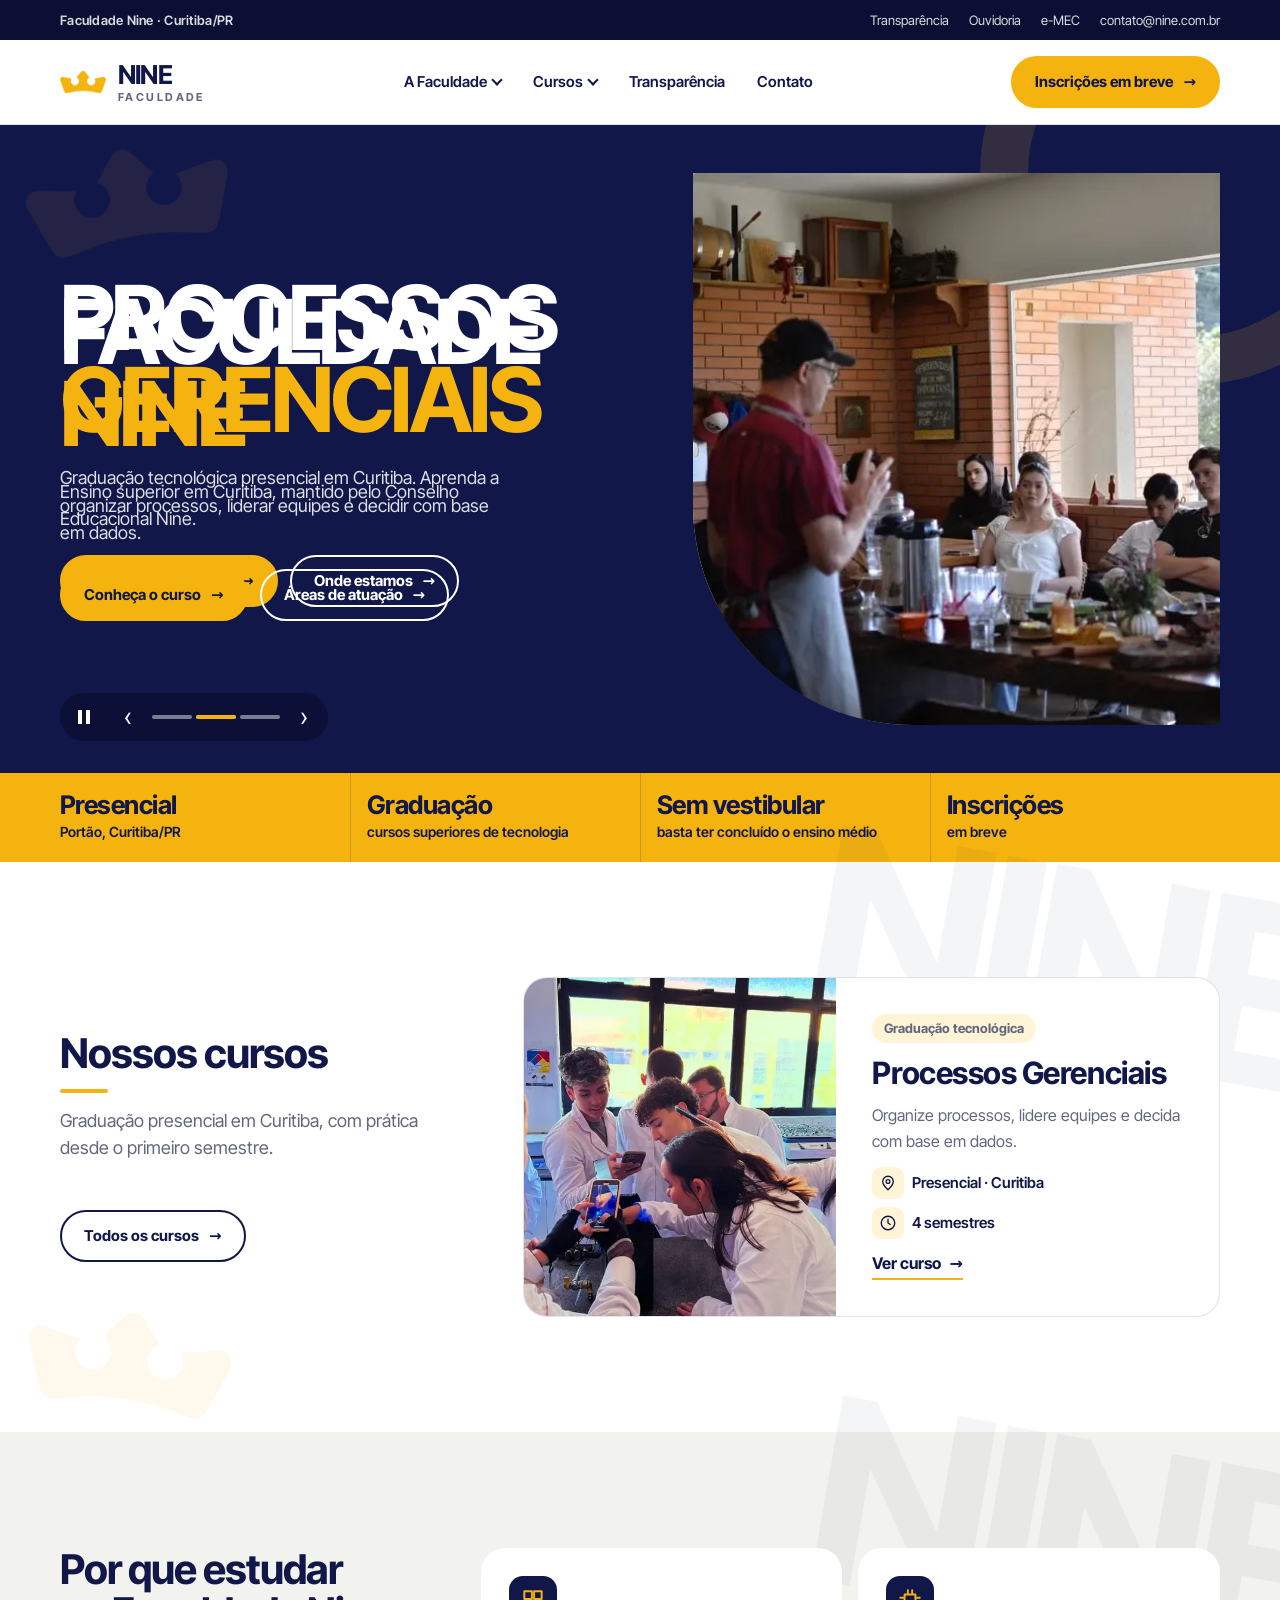
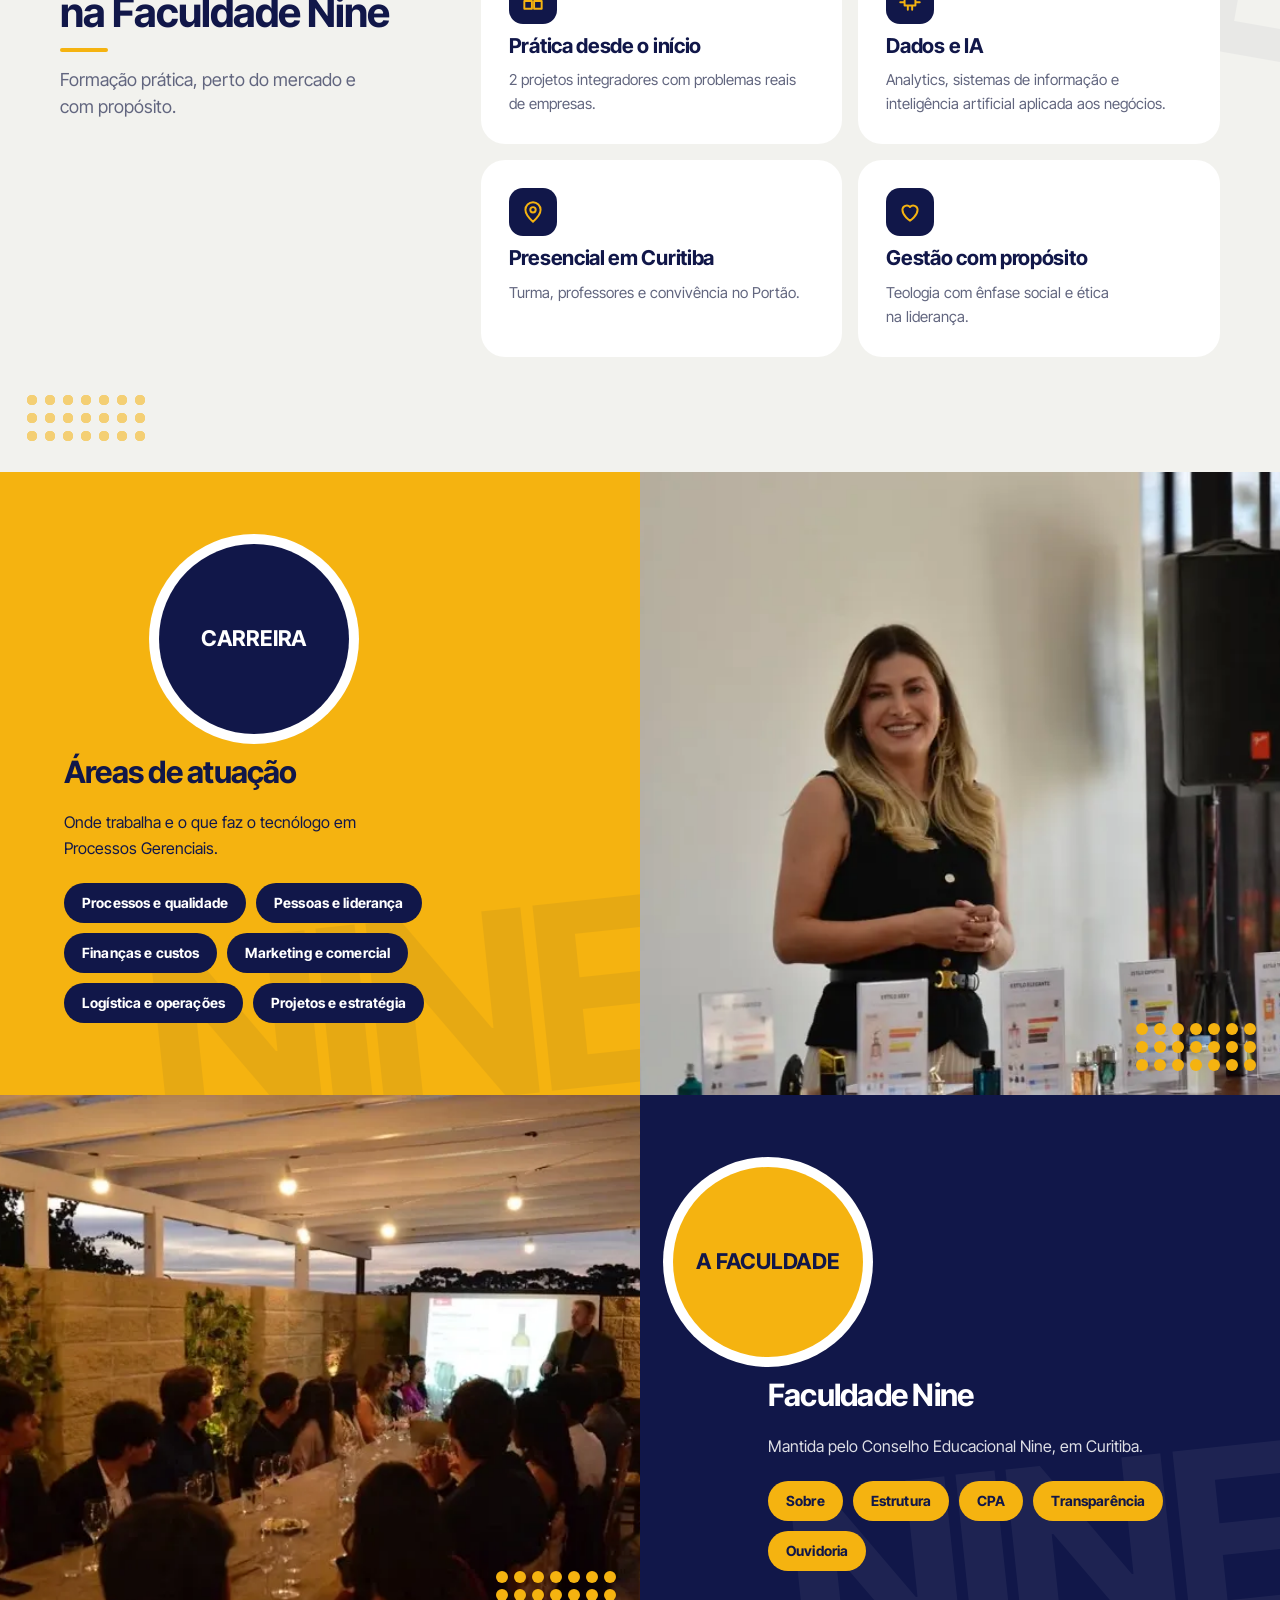
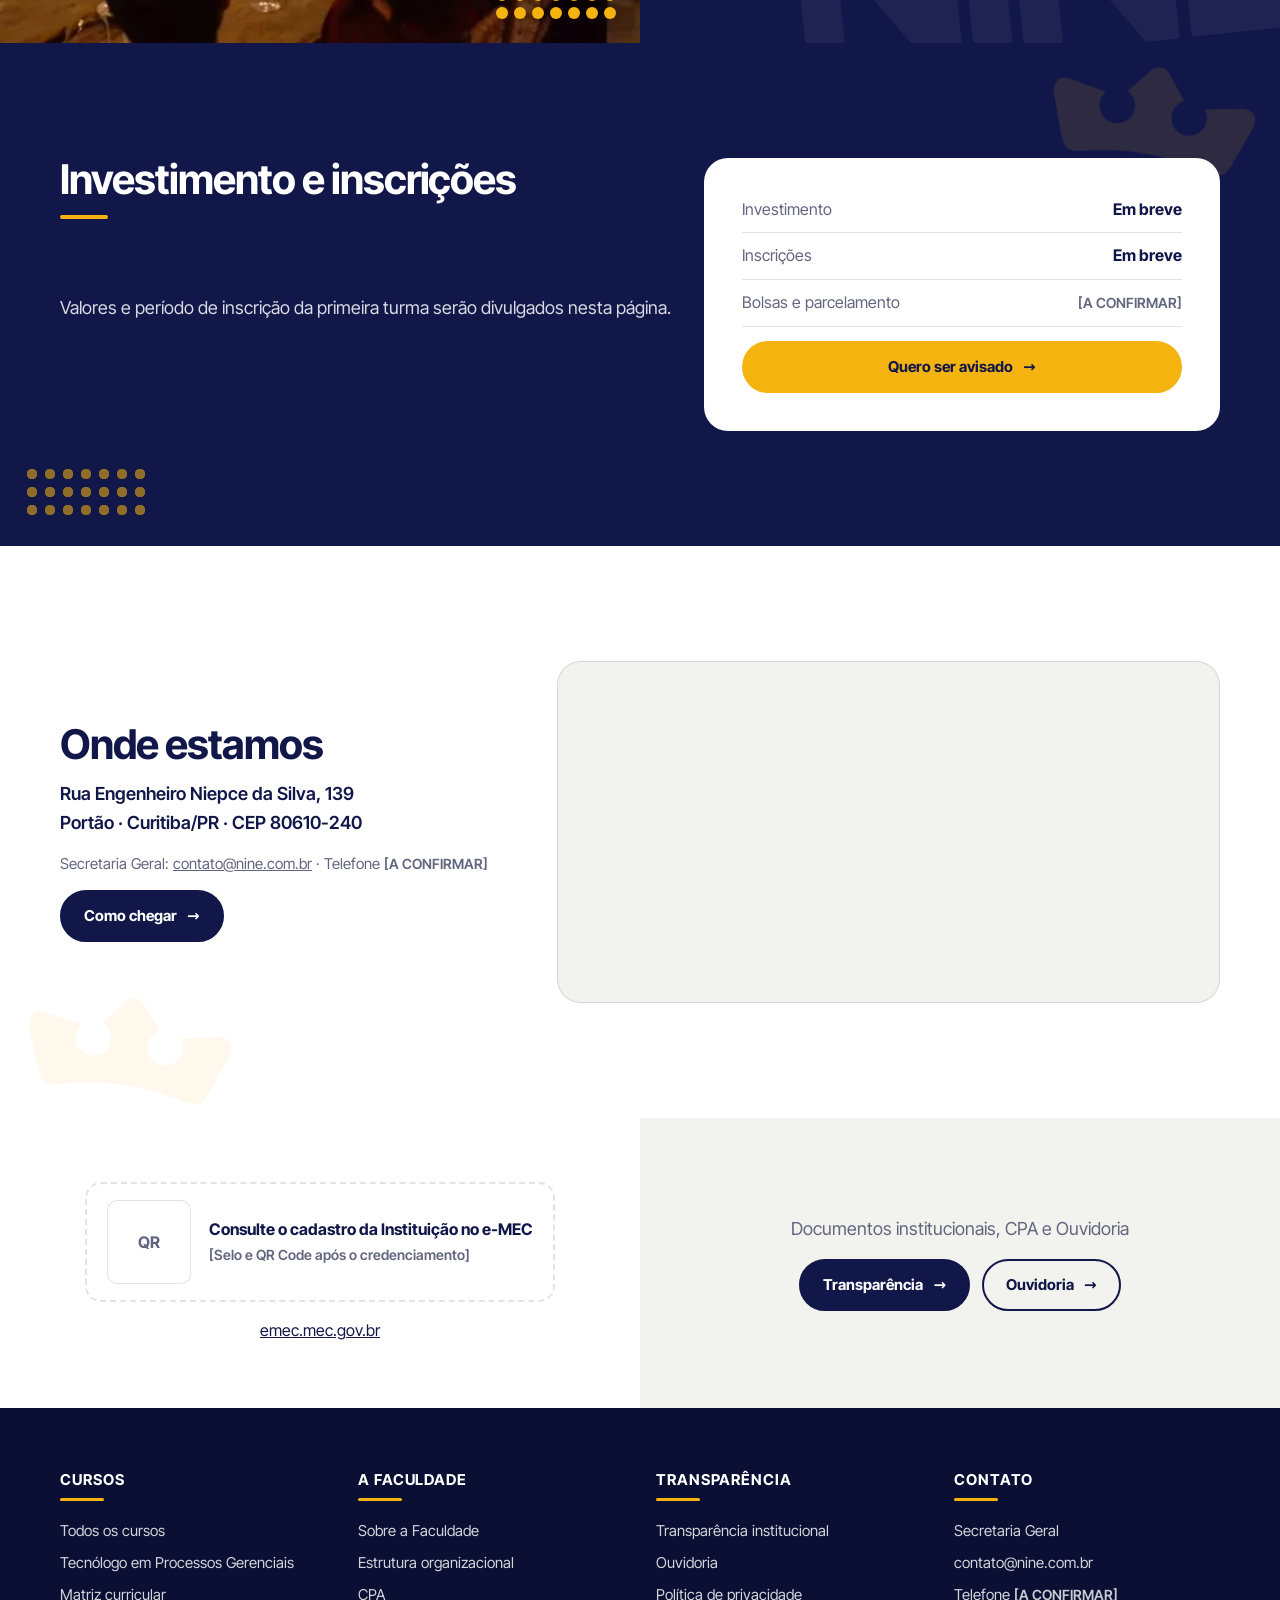
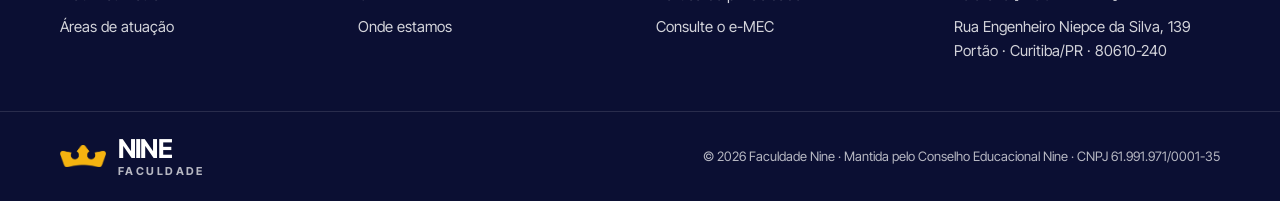
==== commit a1c280f6: "Home com mais conteúdo: faixa de dados, por que estudar, áreas e investimento - Faixa dourada: prese" ====
--- a/index.html
+++ b/index.html
@@ -12,7 +12,7 @@
   <link rel="icon" type="image/png" href="/assets/logo/crown.png">
   <link rel="preload" as="font" type="font/woff2" href="/assets/fonts/inter-tight-latin.woff2" crossorigin>
   <script>document.documentElement.classList.add("js")</script>
-  <style id="css">:root{--navy:#111749;--navy-90:#1C2257;--navy-deep:#0B0F33;--gold:#F5B310;--gold-soft:#FFF4D6;--paper:#FAFAF7;--paper-2:#F2F2EE;--white:#FFFFFF;--ink:#111749;--ink-muted:#62667F;--line:rgba(17,23,73,.12);--font:"Inter Tight",system-ui,-apple-system,"Segoe UI",sans-serif;--fs-display:clamp(2.75rem,7vw,6rem);--fs-h1:clamp(2.25rem,4.6vw,4rem);--fs-h2:clamp(1.75rem,3.2vw,2.75rem);--fs-h3:clamp(1.125rem,1.6vw,1.375rem);--fs-body:clamp(1rem,1.05vw,1.0625rem);--fs-label:.8125rem;--max:1240px;--margin:clamp(16px,4vw,40px);--r:16px;--r-lg:24px;--r-pill:999px;--space:clamp(64px,9vw,120px);--header-h:84px}@font-face{font-family:"Inter Tight";font-style:normal;font-weight:400 700;font-display:swap;src:url("/assets/fonts/inter-tight-latin.woff2") format("woff2")}*,*::before,*::after{box-sizing:border-box}*{margin:0}html{scroll-behavior:smooth;scroll-padding-top:calc(var(--header-h) + 16px);overflow-y:scroll;-webkit-text-size-adjust:100%}body{font-family:var(--font);font-size:var(--fs-body);line-height:1.6;color:var(--ink);background:var(--white);-webkit-font-smoothing:antialiased;overflow-x:clip}img,svg,iframe{display:block;max-width:100%}ul,ol{list-style:none;padding:0}a{color:inherit}button,input,select,textarea{font:inherit;color:inherit}h1,h2,h3,h4{font-weight:700;letter-spacing:-0.025em;line-height:1.05;text-wrap:balance}h1{font-size:var(--fs-h1)}h2{font-size:var(--fs-h2)}h3{font-size:var(--fs-h3);line-height:1.2;letter-spacing:-0.015em}p{text-wrap:pretty}[hidden]{display:none !important}:focus{outline:2px solid var(--navy);outline-offset:3px}.is-dark :focus,.footer :focus,.topbar :focus,.menu :focus{outline-color:var(--gold)}@media (prefers-reduced-motion:reduce){html{scroll-behavior:auto}*,*::before,*::after{transition-duration:.01ms !important}}.sr-only{position:absolute;width:1px;height:1px;padding:0;margin:-1px;overflow:hidden;clip-path:inset(50%);white-space:nowrap;border:0}.a11y-bar a{position:absolute;left:16px;top:-100px;z-index:100;background:var(--navy);color:#fff;padding:12px 16px;border-radius:8px}.a11y-bar a:focus{top:16px}.noscript{padding:12px 16px;background:var(--navy);color:#fff;text-align:center}.container{width:100%;max-width:var(--max);margin-inline:auto;padding-inline:var(--margin)}.section{position:relative;padding-block:var(--space);overflow-x:clip}.section--tint{background:var(--paper-2)}.is-dark{background:var(--navy);color:#fff}.is-dark .lead,.is-dark p{color:rgba(255,255,255,.84)}.is-dark a{color:var(--gold)}.lead{font-size:clamp(1.0625rem,1.4vw,1.25rem);line-height:1.55;color:var(--ink-muted)}.note{font-size:.9375rem;color:var(--ink-muted)}.tbc{font-size:.875rem;font-weight:600;color:var(--ink-muted)}.is-dark .tbc,.footer .tbc{color:rgba(255,255,255,.78)}.head{display:grid;gap:14px;max-width:760px;margin-bottom:clamp(28px,4vw,48px)}.head h2::after,.h-small::after{content:"";display:block;width:48px;height:4px;margin-top:14px;border-radius:2px;background:var(--gold)}.head--center h2::after{margin-inline:auto}.h-small{margin-bottom:8px;font-size:1.25rem}.disc__meta span + span::before{content:"·";margin-right:6px}.head--center{margin-inline:auto;text-align:center;justify-items:center}.crown{display:inline-block;aspect-ratio:214 / 101;background:url("/assets/logo/crown.png") center / contain no-repeat}.section>.container{position:relative;z-index:1}.dots{position:absolute;z-index:2;display:grid;grid-template-columns:repeat(7,12px);gap:6px;pointer-events:none}.dots i{width:12px;height:12px;border-radius:50%;background:var(--gold)}.btn{display:inline-flex;align-items:center;justify-content:center;gap:10px;min-height:48px;padding:12px 22px;border-radius:var(--r-pill);border:2px solid var(--navy);background:var(--navy);color:#fff;font-weight:700;font-size:.9375rem;text-decoration:none;cursor:pointer;transition:background-color .2s,color .2s,border-color .2s}.btn:hover{background:var(--navy-90);border-color:var(--navy-90)}.btn--gold{background:var(--gold);border-color:var(--gold);color:var(--navy)}.btn--gold:hover{background:#FFC22E;border-color:#FFC22E}.btn--outline{background:transparent;color:var(--navy)}.btn--outline:hover{background:var(--navy);color:#fff}.is-dark .btn--outline,.hero .btn--outline{border-color:#fff;color:#fff}.is-dark .btn--outline:hover,.hero .btn--outline:hover{background:#fff;color:var(--navy)}.is-dark .btn--gold{color:var(--navy)}.btn-row{display:flex;flex-wrap:wrap;gap:12px}.pill{display:inline-flex;align-items:center;min-height:40px;padding:8px 18px;border-radius:var(--r-pill);background:var(--navy);color:#fff;font-size:.875rem;font-weight:700;text-decoration:none;letter-spacing:.01em}.pill:hover{background:var(--navy-90)}.pills{display:flex;flex-wrap:wrap;gap:10px}.split--gold .pill{background:var(--navy);color:#fff}.split--navy .pill{background:var(--gold);color:var(--navy)}.split--navy .pill:hover{background:#FFC22E}.topbar{background:var(--navy-deep);color:rgba(255,255,255,.85);font-size:.8125rem}.topbar .container{display:flex;justify-content:space-between;align-items:center;gap:16px;min-height:40px}.topbar ul{display:flex;flex-wrap:wrap;gap:4px 20px}.topbar a{text-decoration:none;color:rgba(255,255,255,.85)}.topbar a:hover{color:var(--gold)}.topbar__place{font-weight:600;letter-spacing:.02em}.header{position:sticky;top:0;z-index:50;background:rgba(255,255,255,.96);border-bottom:1px solid var(--line)}.header .container{display:flex;align-items:center;justify-content:space-between;gap:24px;min-height:var(--header-h)}.brand{display:flex;align-items:center;gap:12px;text-decoration:none;color:var(--navy)}.brand .crown{width:46px}.brand__name{display:grid;line-height:1}.brand__name b{font-size:1.625rem;font-weight:700;letter-spacing:-0.03em}.brand__name small{margin-top:4px;font-size:.6875rem;font-weight:700;letter-spacing:.22em;text-transform:uppercase;color:var(--ink-muted)}.brand__sep{width:1px;height:36px;background:var(--line)}.mainnav>ul{display:flex;align-items:center;gap:4px}.mainnav a,.mainnav summary{display:flex;align-items:center;gap:6px;padding:10px 14px;border-radius:10px;font-size:.9375rem;font-weight:600;text-decoration:none;color:var(--navy);cursor:pointer;list-style:none}.mainnav summary::-webkit-details-marker{display:none}.mainnav a:hover,.mainnav summary:hover{background:var(--paper-2)}.mainnav a[aria-current="page"]{box-shadow:inset 0 -3px 0 var(--gold);border-radius:10px 10px 0 0}.mainnav summary::after{content:"";width:8px;height:8px;border-right:2px solid currentColor;border-bottom:2px solid currentColor;transform:translateY(-2px) rotate(45deg)}.dd{position:relative}.dd[open] summary::after{transform:translateY(2px) rotate(-135deg)}.dd__panel{position:absolute;top:calc(100% + 10px);left:0;z-index:60;min-width:300px;padding:10px;background:#fff;border:1px solid var(--line);border-radius:var(--r);box-shadow:0 18px 40px rgba(17,23,73,.14)}.dd__panel a{padding:10px 12px;font-weight:500}.header__cta{flex:none}.burger{display:none;width:48px;height:48px;border:0;border-radius:12px;background:var(--navy);cursor:pointer;place-content:center;gap:6px}.burger span[aria-hidden]{display:block;width:20px;height:2px;background:#fff;border-radius:2px}.menu{position:fixed;inset:0;z-index:70;overflow-y:auto;background:var(--navy);color:#fff;padding:88px var(--margin) 40px}.menu__close{position:absolute;top:18px;right:var(--margin);width:48px;height:48px;border-radius:12px;border:1px solid rgba(255,255,255,.3);background:none;color:#fff;font-size:1.75rem;cursor:pointer}.menu a{display:block;padding:10px 0;font-size:1.375rem;font-weight:700;text-decoration:none}.menu .menu__sub a{padding:6px 0 6px 16px;font-size:1.0625rem;font-weight:500;color:rgba(255,255,255,.85)}.menu .btn{margin-top:24px}@media (max-width:1100px){.mainnav,.header__cta{display:none}.burger{display:grid}.brand__sep,.topbar__place{display:none}}.hero{position:relative;overflow:hidden;background:var(--navy);color:#fff;isolation:isolate}.hero .container{display:grid;grid-template-columns:1.05fr .95fr;align-items:center;gap:clamp(24px,4vw,56px);min-height:clamp(520px,72vh,680px);padding-block:48px}.hero__text{display:grid;gap:22px;position:relative;z-index:2}.hero__title{font-size:var(--fs-display);line-height:.92;letter-spacing:-0.04em;text-transform:uppercase}.hero__title span{display:block;color:var(--gold)}.hero .lead{color:rgba(255,255,255,.86);max-width:46ch}.hero__media{position:relative;align-self:stretch}.hero__img{position:absolute;inset:0 0 0 0;border-radius:0 0 0 220px;overflow:hidden}.hero__img img{width:100%;height:100%;object-fit:cover}.hero__ring{position:absolute;right:-120px;top:-160px;width:420px;height:420px;border-radius:50%;border:48px solid rgba(245,179,16,.14);z-index:-1}@media (max-width:900px){.hero .container{grid-template-columns:1fr;min-height:0;padding-bottom:0}.hero__media{min-height:300px;margin-inline:calc(var(--margin) * -1)}.hero__img{border-radius:120px 0 0 0}}.carousel__track{display:grid}.slide{grid-area:1 / 1;opacity:0;visibility:hidden;transition:opacity .8s ease,visibility 0s .8s}.slide.is-active{opacity:1;visibility:visible;transition:opacity .8s ease}.carousel:not(.is-ready) .slide:not(.is-active) .hero__img{display:none}.slide:not(.is-active) .hero__img img,.slide:not(.is-active) .hero__text>*{animation:none}.carousel__ctrl{position:absolute;z-index:3;left:0;right:0;bottom:clamp(16px,3vw,32px);max-width:var(--max);margin-inline:auto;padding-inline:var(--margin);pointer-events:none}.carousel__ctrl>div{display:inline-flex;align-items:center;gap:4px;padding:4px;border-radius:var(--r-pill);background:rgba(11,15,51,.78);pointer-events:auto}html:not(.js) .carousel__ctrl{display:none}.carousel__btn{display:grid;place-items:center;width:40px;height:40px;border:0;border-radius:50%;background:transparent;color:#fff;font:inherit;font-size:1.625rem;line-height:1;cursor:pointer;transition:background-color .2s}.carousel__btn:hover{background:rgba(255,255,255,.16)}.carousel__play::before{content:"";width:12px;height:14px;border-inline:4px solid #fff;box-sizing:border-box}.carousel.is-stopped .carousel__play::before{width:0;height:0;border:0;border-block:8px solid transparent;border-left:13px solid #fff;margin-left:3px}.carousel__dot{position:relative;width:40px;height:40px;border:0;background:none;cursor:pointer}.carousel__dot::before,.carousel__dot::after{content:"";position:absolute;left:0;right:0;top:50%;height:4px;margin-top:-2px;border-radius:4px;background:rgba(255,255,255,.45)}.carousel__dot::after{background:var(--gold);transform:scaleX(0);transform-origin:left}.carousel__dot[aria-current]::after{transform:none}.js .carousel:not(.is-stopped) .carousel__dot[aria-current]::after{animation:slide-time 7s linear}.carousel:hover .carousel__dot::after,.carousel:focus-within .carousel__dot::after{animation-play-state:paused}@keyframes slide-time{from{transform:scaleX(0)}}@media (max-width:900px){.carousel .hero__media{min-height:320px}}.courses{display:grid;grid-template-columns:minmax(0,.8fr) minmax(0,1.4fr);gap:clamp(24px,5vw,72px);align-items:center}.courses__intro{display:grid;justify-items:start}.courses__list{display:grid;gap:20px}.course-card{position:relative;display:grid;grid-template-columns:minmax(0,.9fr) minmax(0,1.1fr);overflow:hidden;border-radius:var(--r-lg);background:#fff;border:1px solid var(--line);transition:transform .35s cubic-bezier(.2,.7,.2,1),box-shadow .35s}.course-card:hover{transform:translateY(-4px);box-shadow:0 18px 36px rgba(17,23,73,.12)}.course-card:focus-within{outline:3px solid var(--navy);outline-offset:3px}.course-card__photo{position:relative;min-height:260px;overflow:hidden}.course-card__photo img{position:absolute;inset:0;width:100%;height:100%;object-fit:cover;transition:transform 1.2s cubic-bezier(.2,.7,.2,1)}.course-card:hover .course-card__photo img{transform:scale(1.06)}.course-card__body{display:grid;align-content:center;gap:12px;padding:clamp(22px,3vw,36px)}.course-card__grau{justify-self:start;padding:4px 12px;border-radius:var(--r-pill);background:var(--gold-soft);font-size:.8125rem;font-weight:700;color:var(--navy)}.course-card h3{font-size:clamp(1.5rem,2.4vw,2rem)}.course-card h3 a{color:var(--navy);text-decoration:none}.course-card h3 a::after{content:"";position:absolute;inset:0}.course-card p{color:var(--ink-muted)}.course-card__meta{display:flex;flex-wrap:wrap;gap:8px 20px;font-size:.9375rem;font-weight:600;color:var(--navy)}.course-card__meta li{display:flex;align-items:center;gap:8px}.course-card__meta .icon{width:32px;height:32px;border-radius:9px}.course-card__meta .icon svg{width:18px;height:18px}.course-card__go{justify-self:start;display:inline-flex;gap:8px;padding-bottom:2px;border-bottom:2px solid var(--gold);font-weight:700;color:var(--navy)}.course-card__go::after{content:"→";transition:transform .25s}.course-card:hover .course-card__go::after{transform:translateX(4px)}.courses__list--page .course-card__photo{min-height:320px}@media (max-width:900px){.courses,.course-card{grid-template-columns:1fr}.course-card__photo{min-height:220px}}.statement{display:grid;grid-template-columns:1fr 1.6fr;gap:clamp(24px,5vw,72px);align-items:start}.statement h2{font-size:clamp(1.5rem,2.6vw,2.25rem);text-transform:uppercase;letter-spacing:-0.01em;line-height:1.1}.statement h2::after{content:"";display:block;width:56px;height:4px;margin-top:18px;border-radius:4px;background:var(--gold)}.statement .prose{display:grid;gap:14px;color:var(--ink-muted)}.statement .prose strong{color:var(--navy)}@media (max-width:800px){.statement{grid-template-columns:1fr}}.split{position:relative;display:grid;grid-template-columns:1fr 1fr;min-height:380px}.split__photo{position:relative;overflow:hidden}.split__photo img{position:absolute;inset:0;width:100%;height:100%;object-fit:cover}.split__photo .dots{right:24px;bottom:24px}.split__body{position:relative;display:grid;align-content:center;gap:22px;padding:clamp(40px,6vw,72px) clamp(24px,5vw,72px) clamp(40px,6vw,72px) clamp(96px,10vw,150px)}.split--navy .split__body{background:var(--navy);color:#fff}.split--gold .split__body{background:var(--gold);color:var(--navy)}.split--paper .split__body{background:var(--paper-2)}.split__body p{max-width:52ch}.split--navy .split__body p{color:rgba(255,255,255,.86)}.seal{position:absolute;left:0;top:50%;z-index:3;transform:translate(-50%,-50%);display:grid;place-items:center;width:clamp(150px,15vw,190px);aspect-ratio:1;padding:20px;border-radius:50%;background:var(--gold);color:var(--navy);text-align:center;box-shadow:0 0 0 10px #fff;isolation:isolate;font-size:clamp(1.125rem,1.7vw,1.5rem);font-weight:700;line-height:1;letter-spacing:-0.01em;text-transform:uppercase}.split .split__body .seal{color:var(--navy)}.split--gold .split__body .seal{background:var(--navy);color:#fff}.split--rev .split__photo{order:2}.split--rev .split__body{padding:clamp(40px,6vw,72px) clamp(96px,10vw,150px) clamp(40px,6vw,72px) clamp(24px,5vw,72px)}.split--rev .seal{left:auto;right:0;transform:translate(50%,-50%)}.split h2{font-size:clamp(1.5rem,2.4vw,2rem)}@media (max-width:900px){.split{grid-template-columns:1fr}.split__photo{min-height:260px}.split--rev .split__photo{order:0}.split__body,.split--rev .split__body{padding:96px var(--margin) 48px}.seal,.split--rev .seal{left:50%;right:auto;top:0;transform:translate(-50%,-50%);width:140px}}.grid{display:grid;gap:16px}.grid--2{grid-template-columns:repeat(2,minmax(0,1fr))}.grid--3{grid-template-columns:repeat(3,minmax(0,1fr))}.grid--4{grid-template-columns:repeat(4,minmax(0,1fr))}.card{position:relative;display:grid;align-content:start;gap:10px;padding:clamp(20px,2.4vw,28px);background:#fff;border:1px solid var(--line);border-radius:var(--r-lg)}.section--tint .card{border-color:transparent}.card h3{color:var(--navy)}.card p{color:var(--ink-muted);font-size:.9375rem}.tags{display:flex;flex-wrap:wrap;gap:6px;margin-top:4px}.tags li{padding:4px 10px;border-radius:var(--r-pill);background:var(--paper-2);font-size:.8125rem;font-weight:600;color:var(--navy)}@media (max-width:1000px){.grid--4{grid-template-columns:repeat(2,minmax(0,1fr))}.grid--3{grid-template-columns:repeat(2,minmax(0,1fr))}}@media (max-width:640px){.grid--2,.grid--3,.grid--4{grid-template-columns:1fr}}.soon{display:grid;grid-template-columns:1.2fr 1fr;gap:24px;align-items:stretch}.soon__box{display:grid;gap:14px;align-content:start;padding:clamp(24px,3vw,40px);border-radius:var(--r-lg);background:#fff;color:var(--navy)}@media (max-width:800px){.soon{grid-template-columns:1fr}}.place{display:grid;grid-template-columns:1fr 1.4fr;gap:24px;align-items:stretch}.place__info{display:grid;gap:14px;align-content:center}.place__info address{font-style:normal;font-size:1.125rem;font-weight:600;color:var(--navy)}.map{min-height:340px;border-radius:var(--r-lg);overflow:hidden;border:1px solid var(--line);background:var(--paper-2)}.map iframe{width:100%;height:100%;min-height:340px;border:0}@media (max-width:800px){.place{grid-template-columns:1fr}}.emec-band{display:grid;grid-template-columns:1fr 1fr}.emec-band>div{display:grid;gap:16px;justify-items:center;align-content:center;padding:clamp(40px,6vw,64px) var(--margin);text-align:center}.emec-band>div + div{background:var(--paper-2)}.emec-card{display:flex;align-items:center;gap:18px;padding:16px 20px;border:2px dashed var(--line);border-radius:var(--r);text-align:left}.emec-qr{flex:none;display:grid;place-items:center;width:84px;height:84px;border-radius:10px;background:#fff;border:1px solid var(--line);font-weight:700;color:var(--ink-muted)}@media (max-width:800px){.emec-band{grid-template-columns:1fr}}.page-hero{position:relative;overflow:hidden;background:var(--navy);color:#fff;isolation:isolate}.page-hero__bg{position:absolute;inset:0;z-index:-2}.page-hero__bg img{width:100%;height:100%;object-fit:cover}.page-hero::before{content:"";position:absolute;inset:0;z-index:-1;background:linear-gradient(90deg,rgba(11,15,51,.94) 0%,rgba(11,15,51,.82) 45%,rgba(11,15,51,.35) 100%)}.page-hero .container{display:grid;gap:18px;padding-block:clamp(56px,8vw,104px)}.crumbs{font-size:.875rem;color:rgba(255,255,255,.8)}.crumbs a{color:rgba(255,255,255,.9)}.page-hero h1{max-width:18ch}.page-hero .lead{max-width:58ch;color:rgba(255,255,255,.86)}.course-layout{display:grid;grid-template-columns:minmax(0,1fr) 340px;gap:clamp(24px,4vw,56px);align-items:start}.aside-box{position:sticky;top:calc(var(--header-h) + 24px);display:grid;gap:14px;padding:24px;border-radius:var(--r-lg);background:#fff;border:1px solid var(--line);box-shadow:0 20px 40px rgba(17,23,73,.08)}.aside-box h2{font-size:1.25rem}.aside-box dl{display:grid;gap:10px}.aside-box dl div{display:flex;justify-content:space-between;gap:12px;padding-bottom:10px;border-bottom:1px solid var(--line);font-size:.9375rem}.aside-box dt{color:var(--ink-muted)}.aside-box dd{margin:0;font-weight:700;text-align:right}@media (max-width:1000px){.course-layout{grid-template-columns:1fr}.aside-box{position:static}}.prose{display:grid;gap:16px;max-width:70ch}.prose h2{margin-top:8px}.quote{padding:20px 24px;border-left:4px solid var(--gold);border-radius:0 var(--r) var(--r) 0;background:var(--paper-2);color:var(--navy)}.quote cite{display:block;margin-top:10px;font-size:.875rem;font-style:normal;color:var(--ink-muted)}.disc{display:grid;grid-template-columns:repeat(2,minmax(0,1fr));gap:12px;padding:0 24px 24px}.disc li{display:grid;gap:8px;align-content:start;padding:18px;border-radius:var(--r);background:var(--paper-2)}.disc h3{font-size:1.0625rem}.disc__meta{display:flex;flex-wrap:wrap;gap:6px;font-size:.75rem;font-weight:700;letter-spacing:.04em;text-transform:uppercase;color:var(--ink-muted)}.disc__do{font-size:.9375rem;color:var(--navy)}.disc__do b{display:block;font-size:.75rem;letter-spacing:.08em;text-transform:uppercase;color:var(--ink-muted)}@media (max-width:700px){.disc{grid-template-columns:1fr;padding:0 16px 16px}}.steps{display:grid;grid-template-columns:repeat(4,minmax(0,1fr));gap:16px;counter-reset:s}.steps li{display:grid;gap:10px;align-content:start;padding:24px;border-radius:var(--r-lg);background:var(--navy-90);color:#fff}.steps b{display:grid;place-items:center;width:44px;height:44px;border-radius:50%;background:var(--gold);color:var(--navy);font-size:1.125rem}.steps h3{color:#fff}.steps p{color:rgba(255,255,255,.8);font-size:.9375rem}@media (max-width:1000px){.steps{grid-template-columns:repeat(2,minmax(0,1fr))}}@media (max-width:600px){.steps{grid-template-columns:1fr}}.facts{display:grid;grid-template-columns:repeat(2,minmax(0,1fr));gap:0 32px}.fact{padding:16px 0;border-top:1px solid var(--line)}.fact dt{font-size:var(--fs-label);font-weight:700;letter-spacing:.08em;text-transform:uppercase;color:var(--ink-muted)}.fact dd{margin:4px 0 0;font-weight:600;color:var(--navy)}.is-dark .fact{border-top-color:rgba(255,255,255,.16)}.is-dark .fact dt{color:var(--gold)}.is-dark .fact dd{color:#fff}@media (max-width:640px){.facts{grid-template-columns:1fr}}.faq{border-top:1px solid var(--line)}.faq details{border-bottom:1px solid var(--line);overflow:hidden}.faq summary{display:flex;justify-content:space-between;align-items:center;gap:20px;padding:20px 0;cursor:pointer;list-style:none;font-size:1.0625rem;font-weight:700;color:var(--navy)}.faq summary::-webkit-details-marker{display:none}.faq summary::after{content:"+";flex:none;display:grid;place-items:center;width:32px;height:32px;border-radius:50%;background:var(--gold);color:var(--navy);font-weight:600}.faq details[open] summary::after{content:"−";background:var(--navy);color:#fff}.faq details>div{padding:0 48px 20px 0;color:var(--ink-muted)}.docs{border-top:1px solid var(--line)}.doc{display:grid;grid-template-columns:minmax(0,1fr) auto 170px;gap:8px 24px;align-items:center;padding:18px 0;border-bottom:1px solid var(--line)}.doc h3{font-size:1.0625rem}.doc h3 a{color:var(--navy);text-decoration-color:var(--gold);text-decoration-thickness:2px;text-underline-offset:4px}.doc__main p{margin-top:2px;font-size:.9375rem;color:var(--ink-muted)}.doc__date{font-size:.875rem;color:var(--ink-muted);text-align:right}.status{justify-self:start;padding:6px 12px;border-radius:var(--r-pill);font-size:.8125rem;font-weight:700;white-space:nowrap}.status--publicado{background:var(--navy);color:#fff}.status--em-aprovacao{background:var(--gold-soft);color:#6B4E00}.status--a-publicar,.status--sem-registro{background:var(--paper-2);color:var(--ink-muted)}@media (max-width:760px){.doc{grid-template-columns:1fr}.doc__date{text-align:left}}.timeline{display:grid;grid-template-columns:repeat(4,minmax(0,1fr));gap:16px}.timeline li{padding:22px;border-radius:var(--r-lg);background:var(--navy-90)}.timeline b{display:block;margin-bottom:8px;font-size:1.125rem;color:var(--gold)}.timeline p{color:rgba(255,255,255,.82);font-size:.9375rem}@media (max-width:1000px){.timeline{grid-template-columns:repeat(2,minmax(0,1fr))}}@media (max-width:600px){.timeline{grid-template-columns:1fr}}.form{display:grid;gap:18px}.form fieldset{display:grid;grid-template-columns:1fr 1fr;gap:16px;min-width:0;margin:0;padding:0;border:0}.form legend{grid-column:1 / -1;padding-bottom:4px;font-size:var(--fs-label);font-weight:700;letter-spacing:.1em;text-transform:uppercase;color:var(--gold)}.field{display:grid;gap:6px;align-content:start}.field--full{grid-column:1 / -1}.field label{font-size:.9375rem;font-weight:600}.field .opt{font-weight:400;opacity:.75}.field input:not([type="checkbox"]),.field select,.field textarea{width:100%;min-height:50px;padding:12px 14px;border-radius:12px;border:1px solid rgba(255,255,255,.25);background:var(--navy-90);color:#fff}.form--light .field input:not([type="checkbox"]),.form--light .field select,.form--light .field textarea{border-color:var(--line);background:#fff;color:var(--navy)}.form--light legend{color:var(--navy)}.field select option{color:var(--navy);background:#fff}.field--check{display:flex;gap:12px;align-items:flex-start}.field--check input{width:22px;height:22px;margin-top:2px;flex:none;accent-color:var(--gold)}.field--hp{display:none}.form__status:not(:empty){padding:12px 16px;border-radius:12px;background:rgba(255,255,255,.1)}.form--light .form__status:not(:empty){background:var(--paper-2)}@media (max-width:640px){.form fieldset{grid-template-columns:1fr}}.footer{background:var(--navy-deep);color:rgba(255,255,255,.82);font-size:.9375rem}.footer__cols{display:grid;grid-template-columns:repeat(4,minmax(0,1fr));gap:32px;padding-block:64px 48px}.footer h2{margin-bottom:18px;font-size:.9375rem;text-transform:uppercase;letter-spacing:.06em;color:#fff}.footer h2::after{content:"";display:block;width:44px;height:3px;margin-top:10px;border-radius:3px;background:var(--gold)}.footer li + li{margin-top:8px}.footer a{color:rgba(255,255,255,.82);text-decoration:none}.footer a:hover{color:var(--gold);text-decoration:underline}.footer address{font-style:normal}.footer__bottom{border-top:1px solid rgba(255,255,255,.12)}.footer__bottom .container{display:flex;flex-wrap:wrap;justify-content:space-between;align-items:center;gap:16px;padding-block:24px;font-size:.8125rem;color:rgba(255,255,255,.7)}.footer .brand{color:#fff}.footer .brand__name small{color:rgba(255,255,255,.7)}@media (max-width:900px){.footer__cols{grid-template-columns:1fr 1fr}}@media (max-width:520px){.footer__cols{grid-template-columns:1fr}}.wm{position:absolute;z-index:0;pointer-events:none}.wm--crown{width:clamp(140px,16vw,220px);aspect-ratio:214 / 101;background:url("/assets/logo/crown.png") center / contain no-repeat;opacity:.08}.wm--nine::before{content:"NINE"}.wm--nine{font-size:clamp(7rem,20vw,17rem);font-weight:700;line-height:.78;letter-spacing:-0.05em;color:var(--navy);opacity:.04;white-space:nowrap}.wm--dots{width:126px;height:54px;background:radial-gradient(circle at 6px 6px,var(--gold) 5px,transparent 5.5px) 0 0 / 18px 18px;opacity:.55}.is-dark .wm--nine,.page-hero .wm--nine,.split--navy .wm--nine{color:#fff;opacity:.05}.split--gold .wm--nine{color:var(--navy);opacity:.06}.is-dark .wm--crown{opacity:.12}.p-tl{top:24px;left:2%;--rot:-10deg}.p-tr{top:24px;right:2%;--rot:10deg}.p-bl{bottom:24px;left:2%;--rot:8deg}.p-br{bottom:-12px;right:-2%;--rot:-6deg}.wm{transform:rotate(var(--rot,0deg))}.wm--dots{--rot:0deg}.wm--nine.p-tr{top:0;right:-4%}.wm--nine.p-br{bottom:-3%;right:-4%}.split__body>.wm{z-index:0}.split__body>:not(.wm){position:relative;z-index:1}.hero>.wm,.page-hero>.wm{z-index:0}.hero .container,.page-hero .container{position:relative;z-index:1}@media (max-width:760px){.wm--crown{width:110px}.wm--dots{width:90px;height:36px}}.plain{display:grid;gap:12px}.plain li{padding-left:18px;border-left:3px solid var(--gold)}.plain b{color:var(--navy)}.is-dark .plain b{color:#fff}.plain--cols{grid-template-columns:repeat(2,minmax(0,1fr));gap:18px 32px;margin-bottom:20px}@media (max-width:700px){.plain--cols{grid-template-columns:1fr}}.soon__box dl{display:grid;gap:10px}.soon__box dl div{display:flex;justify-content:space-between;gap:12px;padding-bottom:10px;border-bottom:1px solid var(--line)}.soon__box dt{color:var(--ink-muted)}.soon__box dd{margin:0;font-weight:700;text-align:right}.soon__box .tbc{color:var(--ink-muted)}:focus:not(:focus-visible){outline-color:transparent}.faq summary:focus-visible{outline-offset:-3px;border-radius:8px}.prose .head{margin-bottom:4px}.form-wrap{max-width:880px}.timeline + .note,.grid + .note{margin-top:20px}.icon{display:inline-grid;place-items:center;flex:none;width:48px;height:48px;border-radius:14px;background:var(--gold-soft);color:var(--navy)}.icon svg{width:26px;height:26px}.is-dark .icon,.split--navy .icon{background:rgba(245,179,16,.16);color:var(--gold)}.meta{display:flex;flex-wrap:wrap;gap:10px 28px;margin-top:4px;font-weight:600}.meta li{display:flex;align-items:center;gap:10px}.meta .icon{width:36px;height:36px;border-radius:10px;background:rgba(255,255,255,.12);color:var(--gold)}.meta .icon svg{width:20px;height:20px}.page-hero--course .container{padding-bottom:clamp(72px,9vw,120px)}@media (min-width:1001px){.aside-box--float{margin-top:calc(var(--space) * -1 - 120px)}}.tabs__list{display:flex;flex-wrap:wrap;gap:8px;margin-bottom:20px}.tabs__list [role="tab"]{min-height:44px;padding:10px 20px;border-radius:var(--r-pill);border:1px solid var(--line);background:#fff;font-weight:700;color:var(--navy);cursor:pointer;transition:background-color .25s,color .25s,border-color .25s,transform .25s}.tabs__list [role="tab"]:hover{border-color:var(--navy);transform:translateY(-1px)}.tabs__list [role="tab"][aria-selected="true"]{background:var(--navy);border-color:var(--navy);color:#fff}.tabs__panel{border-radius:var(--r-lg);background:#fff;border:1px solid var(--line);padding:24px}.tabs__panel + .tabs__panel{margin-top:16px}.js .tabs__panel + .tabs__panel{margin-top:0}.tabs__panel.is-active{animation:panel-in .45s cubic-bezier(.2,.7,.2,1)}@keyframes panel-in{from{opacity:0;transform:translateY(10px)}}.tabs__count{margin-bottom:14px;font-size:.875rem;font-weight:700;color:var(--ink-muted)}.tabs__panel .disc{padding:0}.tabs--v{display:grid;grid-template-columns:300px minmax(0,1fr);gap:20px;align-items:start}.tabs--v .tabs__list{flex-direction:column;flex-wrap:nowrap;margin:0}.tabs--v [role="tab"]{justify-content:flex-start;text-align:left;border-radius:12px;display:flex;align-items:center}.tabs--v [role="tab"]::after{content:"›";margin-left:auto;font-size:1.25rem;line-height:1}.tabs--v .tabs__panel{display:grid;gap:12px;align-content:start;min-height:100%;background:var(--paper-2);border:0;padding:clamp(24px,3vw,36px)}.tabs--v .tabs__panel h4{margin-top:6px;font-size:.8125rem;letter-spacing:.08em;text-transform:uppercase;color:var(--ink-muted)}.tabs--v .tabs__panel .tags li{background:#fff}@media (max-width:900px){.tabs--v{grid-template-columns:1fr}.tabs--v .tabs__list{flex-direction:row;flex-wrap:wrap}.tabs--v [role="tab"]::after{content:none}}.head-row{display:flex;flex-wrap:wrap;align-items:end;justify-content:space-between;gap:16px;margin-bottom:clamp(28px,4vw,48px)}.head-row .head{margin-bottom:0}.journey{position:relative;display:grid;grid-template-columns:repeat(4,minmax(0,1fr));gap:24px}.journey::before{content:"";position:absolute;top:24px;left:24px;right:24px;height:2px;background:rgba(255,255,255,.18)}.journey li{position:relative;display:grid;gap:10px;align-content:start}.journey .icon{width:48px;height:48px;border-radius:50%;background:var(--gold);color:var(--navy);box-shadow:0 0 0 8px var(--navy)}.journey h3{margin-top:8px;color:#fff}@media (max-width:800px){.journey{grid-template-columns:1fr}.journey::before{top:24px;bottom:24px;left:24px;right:auto;width:2px;height:auto}.journey li{grid-template-columns:48px 1fr;column-gap:16px}.journey li>:not(.icon){grid-column:2}.journey h3{margin-top:0}}.band-gold{background:var(--gold);color:var(--navy)}.band-gold .head h2::after{background:var(--navy)}.why{display:grid;grid-template-columns:1fr 2fr;gap:clamp(24px,4vw,56px);align-items:start}.why__grid{display:grid;grid-template-columns:repeat(2,minmax(0,1fr));gap:16px}.why__grid .card{border:0}.why__grid .icon{background:var(--navy);color:var(--gold)}@media (max-width:900px){.why{grid-template-columns:1fr}}@media (max-width:560px){.why__grid{grid-template-columns:1fr}}.stats{position:relative;overflow-x:clip;padding-block:clamp(40px,6vw,64px)}.stats__list{position:relative;z-index:1;display:grid;grid-template-columns:repeat(4,minmax(0,1fr));gap:16px}.stats__list li{display:grid;gap:4px;padding-left:18px;border-left:3px solid var(--navy)}.stats__list b{font-size:clamp(2.25rem,4.5vw,3.5rem);line-height:1;letter-spacing:-0.04em;font-variant-numeric:tabular-nums}.stats__list span{font-weight:600}@media (max-width:760px){.stats__list{grid-template-columns:1fr 1fr;row-gap:28px}}.table-wrap{overflow-x:auto;border-radius:var(--r-lg);border:1px solid var(--line)}.compare{width:100%;min-width:560px;border-collapse:collapse;background:#fff}.compare th,.compare td{padding:16px 20px;text-align:left;vertical-align:top;border-top:1px solid var(--line)}.compare thead th{border-top:0;background:var(--navy);color:#fff;font-size:.9375rem}.compare thead th:nth-child(2){background:var(--gold);color:var(--navy)}.compare tbody th{width:22%;color:var(--navy)}.compare td{color:var(--ink-muted)}.compare td:first-of-type{color:var(--navy);font-weight:600;background:var(--gold-soft)}.faq-band{display:grid;grid-template-columns:1fr 1.4fr;gap:clamp(24px,5vw,64px);align-items:start}.is-dark .faq,.is-dark .faq details{border-color:rgba(255,255,255,.16)}.is-dark .faq summary{color:#fff}.is-dark .faq details>div,.is-dark .faq details>div p{color:rgba(255,255,255,.82)}@media (max-width:900px){.faq-band{grid-template-columns:1fr}}.card--area{gap:12px}.places{display:grid;grid-template-columns:repeat(5,minmax(0,1fr));gap:16px;margin-bottom:20px}.places li{display:grid;gap:10px;align-content:start;padding:22px;border-radius:var(--r-lg);background:var(--navy-90)}.places h3{color:#fff}.places p{font-size:.9375rem}@media (max-width:1100px){.places{grid-template-columns:repeat(3,minmax(0,1fr))}}@media (max-width:700px){.places{grid-template-columns:1fr}}.js [data-reveal]:not(.is-in){opacity:0;transform:translateY(28px);animation:reveal-failsafe 0s 3s forwards}.js [data-reveal]{transition:opacity .7s cubic-bezier(.2,.7,.2,1),transform .7s cubic-bezier(.2,.7,.2,1)}.js .grid>[data-reveal]:nth-child(2),.js .why__grid>[data-reveal]:nth-child(2){transition-delay:.08s}.js .grid>[data-reveal]:nth-child(3),.js .why__grid>[data-reveal]:nth-child(3){transition-delay:.16s}.js .grid>[data-reveal]:nth-child(4),.js .why__grid>[data-reveal]:nth-child(4){transition-delay:.24s}@keyframes reveal-failsafe{to{opacity:1;transform:none}}.js .split__body:not(.is-in) .seal{transform:translate(-50%,-50%) scale(.6) rotate(-20deg)}.js .split--rev .split__body:not(.is-in) .seal{transform:translate(50%,-50%) scale(.6) rotate(20deg)}.seal{transition:transform .9s cubic-bezier(.3,1.4,.5,1) .15s}.split__photo img{transition:transform 1.2s cubic-bezier(.2,.7,.2,1)}.split:hover .split__photo img{transform:scale(1.05)}.hero__img img,.page-hero__bg img{animation:hero-zoom 1.6s cubic-bezier(.2,.7,.2,1) both}.hero__text>*,.page-hero .container>*{animation:hero-up .9s cubic-bezier(.2,.7,.2,1) both}.hero__text>:nth-child(2),.page-hero .container>:nth-child(2){animation-delay:.08s}.hero__text>:nth-child(3),.page-hero .container>:nth-child(3){animation-delay:.16s}.page-hero .container>:nth-child(4){animation-delay:.24s}@keyframes hero-zoom{from{transform:scale(1.08)}}@keyframes hero-up{from{transform:translateY(24px)}}.dots,.wm--dots{animation:float 7s ease-in-out infinite}.wm--crown{animation:float 9s ease-in-out infinite}@keyframes float{50%{transform:rotate(var(--rot,0deg)) translateY(-10px)}}.btn{transition:background-color .25s,color .25s,border-color .25s,transform .25s,box-shadow .25s}.btn:hover{transform:translateY(-2px);box-shadow:0 10px 22px rgba(17,23,73,.18)}.btn:active{transform:translateY(0);box-shadow:none}.btn::after{content:"→";display:inline-block;transition:transform .25s}.btn:hover::after{transform:translateX(4px)}.burger::after,.menu__close::after{content:none}.pill{transition:background-color .25s,transform .25s}.pill:hover{transform:translateY(-2px)}.card{transition:transform .35s cubic-bezier(.2,.7,.2,1),box-shadow .35s,border-color .35s}.card:hover{transform:translateY(-4px);box-shadow:0 18px 36px rgba(17,23,73,.12)}.disc li{transition:background-color .25s}.disc li:hover{background:var(--gold-soft)}.mainnav a,.mainnav summary{transition:background-color .2s,box-shadow .25s}.dd__panel{animation:panel-in .25s cubic-bezier(.2,.7,.2,1)}.header{transition:box-shadow .3s}.header.is-scrolled{box-shadow:0 8px 24px rgba(17,23,73,.08)}.footer a{transition:color .2s}@media (prefers-reduced-motion:reduce){.js [data-reveal]:not(.is-in){opacity:1;transform:none}.hero__img img,.page-hero__bg img,.hero__text>*,.page-hero .container>*,.dots,.wm--dots,.wm--crown,.tabs__panel.is-active,.dd__panel{animation:none}.btn:hover,.pill:hover,.card:hover{transform:none}}</style>
+  <style id="css">:root{--navy:#111749;--navy-90:#1C2257;--navy-deep:#0B0F33;--gold:#F5B310;--gold-soft:#FFF4D6;--paper:#FAFAF7;--paper-2:#F2F2EE;--white:#FFFFFF;--ink:#111749;--ink-muted:#62667F;--line:rgba(17,23,73,.12);--font:"Inter Tight",system-ui,-apple-system,"Segoe UI",sans-serif;--fs-display:clamp(2.75rem,7vw,6rem);--fs-h1:clamp(2.25rem,4.6vw,4rem);--fs-h2:clamp(1.75rem,3.2vw,2.75rem);--fs-h3:clamp(1.125rem,1.6vw,1.375rem);--fs-body:clamp(1rem,1.05vw,1.0625rem);--fs-label:.8125rem;--max:1240px;--margin:clamp(16px,4vw,40px);--r:16px;--r-lg:24px;--r-pill:999px;--space:clamp(64px,9vw,120px);--header-h:84px}@font-face{font-family:"Inter Tight";font-style:normal;font-weight:400 700;font-display:swap;src:url("/assets/fonts/inter-tight-latin.woff2") format("woff2")}*,*::before,*::after{box-sizing:border-box}*{margin:0}html{scroll-behavior:smooth;scroll-padding-top:calc(var(--header-h) + 16px);overflow-y:scroll;-webkit-text-size-adjust:100%}body{font-family:var(--font);font-size:var(--fs-body);line-height:1.6;color:var(--ink);background:var(--white);-webkit-font-smoothing:antialiased;overflow-x:clip}img,svg,iframe{display:block;max-width:100%}ul,ol{list-style:none;padding:0}a{color:inherit}button,input,select,textarea{font:inherit;color:inherit}h1,h2,h3,h4{font-weight:700;letter-spacing:-0.025em;line-height:1.05;text-wrap:balance}h1{font-size:var(--fs-h1)}h2{font-size:var(--fs-h2)}h3{font-size:var(--fs-h3);line-height:1.2;letter-spacing:-0.015em}p{text-wrap:pretty}[hidden]{display:none !important}:focus{outline:2px solid var(--navy);outline-offset:3px}.is-dark :focus,.footer :focus,.topbar :focus,.menu :focus{outline-color:var(--gold)}@media (prefers-reduced-motion:reduce){html{scroll-behavior:auto}*,*::before,*::after{transition-duration:.01ms !important}}.sr-only{position:absolute;width:1px;height:1px;padding:0;margin:-1px;overflow:hidden;clip-path:inset(50%);white-space:nowrap;border:0}.a11y-bar a{position:absolute;left:16px;top:-100px;z-index:100;background:var(--navy);color:#fff;padding:12px 16px;border-radius:8px}.a11y-bar a:focus{top:16px}.noscript{padding:12px 16px;background:var(--navy);color:#fff;text-align:center}.container{width:100%;max-width:var(--max);margin-inline:auto;padding-inline:var(--margin)}.section{position:relative;padding-block:var(--space);overflow-x:clip}.section--tint{background:var(--paper-2)}.is-dark{background:var(--navy);color:#fff}.is-dark .lead,.is-dark p{color:rgba(255,255,255,.84)}.is-dark a{color:var(--gold)}.lead{font-size:clamp(1.0625rem,1.4vw,1.25rem);line-height:1.55;color:var(--ink-muted)}.note{font-size:.9375rem;color:var(--ink-muted)}.tbc{font-size:.875rem;font-weight:600;color:var(--ink-muted)}.is-dark .tbc,.footer .tbc{color:rgba(255,255,255,.78)}.head{display:grid;gap:14px;max-width:760px;margin-bottom:clamp(28px,4vw,48px)}.head h2::after,.h-small::after{content:"";display:block;width:48px;height:4px;margin-top:14px;border-radius:2px;background:var(--gold)}.head--center h2::after{margin-inline:auto}.h-small{margin-bottom:8px;font-size:1.25rem}.disc__meta span + span::before{content:"·";margin-right:6px}.head--center{margin-inline:auto;text-align:center;justify-items:center}.crown{display:inline-block;aspect-ratio:214 / 101;background:url("/assets/logo/crown.png") center / contain no-repeat}.section>.container{position:relative;z-index:1}.dots{position:absolute;z-index:2;display:grid;grid-template-columns:repeat(7,12px);gap:6px;pointer-events:none}.dots i{width:12px;height:12px;border-radius:50%;background:var(--gold)}.btn{display:inline-flex;align-items:center;justify-content:center;gap:10px;min-height:48px;padding:12px 22px;border-radius:var(--r-pill);border:2px solid var(--navy);background:var(--navy);color:#fff;font-weight:700;font-size:.9375rem;text-decoration:none;cursor:pointer;transition:background-color .2s,color .2s,border-color .2s}.btn:hover{background:var(--navy-90);border-color:var(--navy-90)}.btn--gold{background:var(--gold);border-color:var(--gold);color:var(--navy)}.btn--gold:hover{background:#FFC22E;border-color:#FFC22E}.btn--outline{background:transparent;color:var(--navy)}.btn--outline:hover{background:var(--navy);color:#fff}.is-dark .btn--outline,.hero .btn--outline{border-color:#fff;color:#fff}.is-dark .btn--outline:hover,.hero .btn--outline:hover{background:#fff;color:var(--navy)}.is-dark .btn--gold{color:var(--navy)}.btn-row{display:flex;flex-wrap:wrap;gap:12px}.pill{display:inline-flex;align-items:center;min-height:40px;padding:8px 18px;border-radius:var(--r-pill);background:var(--navy);color:#fff;font-size:.875rem;font-weight:700;text-decoration:none;letter-spacing:.01em}.pill:hover{background:var(--navy-90)}.pills{display:flex;flex-wrap:wrap;gap:10px}.split--gold .pill{background:var(--navy);color:#fff}.split--navy .pill{background:var(--gold);color:var(--navy)}.split--navy .pill:hover{background:#FFC22E}.topbar{background:var(--navy-deep);color:rgba(255,255,255,.85);font-size:.8125rem}.topbar .container{display:flex;justify-content:space-between;align-items:center;gap:16px;min-height:40px}.topbar ul{display:flex;flex-wrap:wrap;gap:4px 20px}.topbar a{text-decoration:none;color:rgba(255,255,255,.85)}.topbar a:hover{color:var(--gold)}.topbar__place{font-weight:600;letter-spacing:.02em}.header{position:sticky;top:0;z-index:50;background:rgba(255,255,255,.96);border-bottom:1px solid var(--line)}.header .container{display:flex;align-items:center;justify-content:space-between;gap:24px;min-height:var(--header-h)}.brand{display:flex;align-items:center;gap:12px;text-decoration:none;color:var(--navy)}.brand .crown{width:46px}.brand__name{display:grid;line-height:1}.brand__name b{font-size:1.625rem;font-weight:700;letter-spacing:-0.03em}.brand__name small{margin-top:4px;font-size:.6875rem;font-weight:700;letter-spacing:.22em;text-transform:uppercase;color:var(--ink-muted)}.brand__sep{width:1px;height:36px;background:var(--line)}.mainnav>ul{display:flex;align-items:center;gap:4px}.mainnav a,.mainnav summary{display:flex;align-items:center;gap:6px;padding:10px 14px;border-radius:10px;font-size:.9375rem;font-weight:600;text-decoration:none;color:var(--navy);cursor:pointer;list-style:none}.mainnav summary::-webkit-details-marker{display:none}.mainnav a:hover,.mainnav summary:hover{background:var(--paper-2)}.mainnav a[aria-current="page"]{box-shadow:inset 0 -3px 0 var(--gold);border-radius:10px 10px 0 0}.mainnav summary::after{content:"";width:8px;height:8px;border-right:2px solid currentColor;border-bottom:2px solid currentColor;transform:translateY(-2px) rotate(45deg)}.dd{position:relative}.dd[open] summary::after{transform:translateY(2px) rotate(-135deg)}.dd__panel{position:absolute;top:calc(100% + 10px);left:0;z-index:60;min-width:300px;padding:10px;background:#fff;border:1px solid var(--line);border-radius:var(--r);box-shadow:0 18px 40px rgba(17,23,73,.14)}.dd__panel a{padding:10px 12px;font-weight:500}.header__cta{flex:none}.burger{display:none;width:48px;height:48px;border:0;border-radius:12px;background:var(--navy);cursor:pointer;place-content:center;gap:6px}.burger span[aria-hidden]{display:block;width:20px;height:2px;background:#fff;border-radius:2px}.menu{position:fixed;inset:0;z-index:70;overflow-y:auto;background:var(--navy);color:#fff;padding:88px var(--margin) 40px}.menu__close{position:absolute;top:18px;right:var(--margin);width:48px;height:48px;border-radius:12px;border:1px solid rgba(255,255,255,.3);background:none;color:#fff;font-size:1.75rem;cursor:pointer}.menu a{display:block;padding:10px 0;font-size:1.375rem;font-weight:700;text-decoration:none}.menu .menu__sub a{padding:6px 0 6px 16px;font-size:1.0625rem;font-weight:500;color:rgba(255,255,255,.85)}.menu .btn{margin-top:24px}@media (max-width:1100px){.mainnav,.header__cta{display:none}.burger{display:grid}.brand__sep,.topbar__place{display:none}}.hero{position:relative;overflow:hidden;background:var(--navy);color:#fff;isolation:isolate}.hero .container{display:grid;grid-template-columns:1.05fr .95fr;align-items:center;gap:clamp(24px,4vw,56px);min-height:clamp(520px,72vh,680px);padding-block:48px}.hero__text{display:grid;gap:22px;position:relative;z-index:2}.hero__title{font-size:var(--fs-display);line-height:.92;letter-spacing:-0.04em;text-transform:uppercase}.hero__title span{display:block;color:var(--gold)}.hero .lead{color:rgba(255,255,255,.86);max-width:46ch}.hero__media{position:relative;align-self:stretch}.hero__img{position:absolute;inset:0 0 0 0;border-radius:0 0 0 220px;overflow:hidden}.hero__img img{width:100%;height:100%;object-fit:cover}.hero__ring{position:absolute;right:-120px;top:-160px;width:420px;height:420px;border-radius:50%;border:48px solid rgba(245,179,16,.14);z-index:-1}@media (max-width:900px){.hero .container{grid-template-columns:1fr;min-height:0;padding-bottom:0}.hero__media{min-height:300px;margin-inline:calc(var(--margin) * -1)}.hero__img{border-radius:120px 0 0 0}}.facts-bar{background:var(--gold);color:var(--navy)}.facts-bar ul{display:grid;grid-template-columns:repeat(4,1fr)}.facts-bar li{padding:18px 16px;display:grid;gap:2px;border-left:1px solid rgba(17,23,73,.18)}.facts-bar li:first-child{border-left:0;padding-left:0}.facts-bar b{font-size:clamp(1.25rem,2vw,1.625rem);letter-spacing:-0.02em;line-height:1.1}.facts-bar span{font-size:.875rem;font-weight:600}@media (max-width:900px){.facts-bar ul{grid-template-columns:1fr 1fr}.facts-bar li:nth-child(3){border-left:0;padding-left:0}.facts-bar li:nth-child(n+3){border-top:1px solid rgba(17,23,73,.18)}}.carousel__track{display:grid}.slide{grid-area:1 / 1;opacity:0;visibility:hidden;transition:opacity .8s ease,visibility 0s .8s}.slide.is-active{opacity:1;visibility:visible;transition:opacity .8s ease}.carousel:not(.is-ready) .slide:not(.is-active) .hero__img{display:none}.slide:not(.is-active) .hero__img img,.slide:not(.is-active) .hero__text>*{animation:none}.carousel__ctrl{position:absolute;z-index:3;left:0;right:0;bottom:clamp(16px,3vw,32px);max-width:var(--max);margin-inline:auto;padding-inline:var(--margin);pointer-events:none}.carousel__ctrl>div{display:inline-flex;align-items:center;gap:4px;padding:4px;border-radius:var(--r-pill);background:rgba(11,15,51,.78);pointer-events:auto}html:not(.js) .carousel__ctrl{display:none}.carousel__btn{display:grid;place-items:center;width:40px;height:40px;border:0;border-radius:50%;background:transparent;color:#fff;font:inherit;font-size:1.625rem;line-height:1;cursor:pointer;transition:background-color .2s}.carousel__btn:hover{background:rgba(255,255,255,.16)}.carousel__play::before{content:"";width:12px;height:14px;border-inline:4px solid #fff;box-sizing:border-box}.carousel.is-stopped .carousel__play::before{width:0;height:0;border:0;border-block:8px solid transparent;border-left:13px solid #fff;margin-left:3px}.carousel__dot{position:relative;width:40px;height:40px;border:0;background:none;cursor:pointer}.carousel__dot::before,.carousel__dot::after{content:"";position:absolute;left:0;right:0;top:50%;height:4px;margin-top:-2px;border-radius:4px;background:rgba(255,255,255,.45)}.carousel__dot::after{background:var(--gold);transform:scaleX(0);transform-origin:left}.carousel__dot[aria-current]::after{transform:none}.js .carousel:not(.is-stopped) .carousel__dot[aria-current]::after{animation:slide-time 7s linear}.carousel:hover .carousel__dot::after,.carousel:focus-within .carousel__dot::after{animation-play-state:paused}@keyframes slide-time{from{transform:scaleX(0)}}@media (max-width:900px){.carousel .hero__media{min-height:320px}}.courses{display:grid;grid-template-columns:minmax(0,.8fr) minmax(0,1.4fr);gap:clamp(24px,5vw,72px);align-items:center}.courses__intro{display:grid;justify-items:start}.courses__list{display:grid;gap:20px}.course-card{position:relative;display:grid;grid-template-columns:minmax(0,.9fr) minmax(0,1.1fr);overflow:hidden;border-radius:var(--r-lg);background:#fff;border:1px solid var(--line);transition:transform .35s cubic-bezier(.2,.7,.2,1),box-shadow .35s}.course-card:hover{transform:translateY(-4px);box-shadow:0 18px 36px rgba(17,23,73,.12)}.course-card:focus-within{outline:3px solid var(--navy);outline-offset:3px}.course-card__photo{position:relative;min-height:260px;overflow:hidden}.course-card__photo img{position:absolute;inset:0;width:100%;height:100%;object-fit:cover;transition:transform 1.2s cubic-bezier(.2,.7,.2,1)}.course-card:hover .course-card__photo img{transform:scale(1.06)}.course-card__body{display:grid;align-content:center;gap:12px;padding:clamp(22px,3vw,36px)}.course-card__grau{justify-self:start;padding:4px 12px;border-radius:var(--r-pill);background:var(--gold-soft);font-size:.8125rem;font-weight:700;color:var(--navy)}.course-card h3{font-size:clamp(1.5rem,2.4vw,2rem)}.course-card h3 a{color:var(--navy);text-decoration:none}.course-card h3 a::after{content:"";position:absolute;inset:0}.course-card p{color:var(--ink-muted)}.course-card__meta{display:flex;flex-wrap:wrap;gap:8px 20px;font-size:.9375rem;font-weight:600;color:var(--navy)}.course-card__meta li{display:flex;align-items:center;gap:8px}.course-card__meta .icon{width:32px;height:32px;border-radius:9px}.course-card__meta .icon svg{width:18px;height:18px}.course-card__go{justify-self:start;display:inline-flex;gap:8px;padding-bottom:2px;border-bottom:2px solid var(--gold);font-weight:700;color:var(--navy)}.course-card__go::after{content:"→";transition:transform .25s}.course-card:hover .course-card__go::after{transform:translateX(4px)}.courses__list--page .course-card__photo{min-height:320px}@media (max-width:900px){.courses,.course-card{grid-template-columns:1fr}.course-card__photo{min-height:220px}}.statement{display:grid;grid-template-columns:1fr 1.6fr;gap:clamp(24px,5vw,72px);align-items:start}.statement h2{font-size:clamp(1.5rem,2.6vw,2.25rem);text-transform:uppercase;letter-spacing:-0.01em;line-height:1.1}.statement h2::after{content:"";display:block;width:56px;height:4px;margin-top:18px;border-radius:4px;background:var(--gold)}.statement .prose{display:grid;gap:14px;color:var(--ink-muted)}.statement .prose strong{color:var(--navy)}@media (max-width:800px){.statement{grid-template-columns:1fr}}.split{position:relative;display:grid;grid-template-columns:1fr 1fr;min-height:380px}.split__photo{position:relative;overflow:hidden}.split__photo img{position:absolute;inset:0;width:100%;height:100%;object-fit:cover}.split__photo .dots{right:24px;bottom:24px}.split__body{position:relative;display:grid;align-content:center;gap:22px;padding:clamp(40px,6vw,72px) clamp(24px,5vw,72px) clamp(40px,6vw,72px) clamp(96px,10vw,150px)}.split--navy .split__body{background:var(--navy);color:#fff}.split--gold .split__body{background:var(--gold);color:var(--navy)}.split--paper .split__body{background:var(--paper-2)}.split__body p{max-width:52ch}.split--navy .split__body p{color:rgba(255,255,255,.86)}.seal{position:absolute;left:0;top:50%;z-index:3;transform:translate(-50%,-50%);display:grid;place-items:center;width:clamp(150px,15vw,190px);aspect-ratio:1;padding:20px;border-radius:50%;background:var(--gold);color:var(--navy);text-align:center;box-shadow:0 0 0 10px #fff;isolation:isolate;font-size:clamp(1.125rem,1.7vw,1.5rem);font-weight:700;line-height:1;letter-spacing:-0.01em;text-transform:uppercase}.split .split__body .seal{color:var(--navy)}.split--gold .split__body .seal{background:var(--navy);color:#fff}.split--rev .split__photo{order:2}.split--rev .split__body{padding:clamp(40px,6vw,72px) clamp(96px,10vw,150px) clamp(40px,6vw,72px) clamp(24px,5vw,72px)}.split--rev .seal{left:auto;right:0;transform:translate(50%,-50%)}.split h2{font-size:clamp(1.5rem,2.4vw,2rem)}@media (max-width:900px){.split{grid-template-columns:1fr}.split__photo{min-height:260px}.split--rev .split__photo{order:0}.split__body,.split--rev .split__body{padding:96px var(--margin) 48px}.seal,.split--rev .seal{left:50%;right:auto;top:0;transform:translate(-50%,-50%);width:140px}}.grid{display:grid;gap:16px}.grid--2{grid-template-columns:repeat(2,minmax(0,1fr))}.grid--3{grid-template-columns:repeat(3,minmax(0,1fr))}.grid--4{grid-template-columns:repeat(4,minmax(0,1fr))}.card{position:relative;display:grid;align-content:start;gap:10px;padding:clamp(20px,2.4vw,28px);background:#fff;border:1px solid var(--line);border-radius:var(--r-lg)}.section--tint .card{border-color:transparent}.card h3{color:var(--navy)}.card p{color:var(--ink-muted);font-size:.9375rem}.tags{display:flex;flex-wrap:wrap;gap:6px;margin-top:4px}.tags li{padding:4px 10px;border-radius:var(--r-pill);background:var(--paper-2);font-size:.8125rem;font-weight:600;color:var(--navy)}@media (max-width:1000px){.grid--4{grid-template-columns:repeat(2,minmax(0,1fr))}.grid--3{grid-template-columns:repeat(2,minmax(0,1fr))}}@media (max-width:640px){.grid--2,.grid--3,.grid--4{grid-template-columns:1fr}}.soon{display:grid;grid-template-columns:1.2fr 1fr;gap:24px;align-items:stretch}.soon__box{display:grid;gap:14px;align-content:start;padding:clamp(24px,3vw,40px);border-radius:var(--r-lg);background:#fff;color:var(--navy)}@media (max-width:800px){.soon{grid-template-columns:1fr}}.place{display:grid;grid-template-columns:1fr 1.4fr;gap:24px;align-items:stretch}.place__info{display:grid;gap:14px;align-content:center}.place__info address{font-style:normal;font-size:1.125rem;font-weight:600;color:var(--navy)}.map{min-height:340px;border-radius:var(--r-lg);overflow:hidden;border:1px solid var(--line);background:var(--paper-2)}.map iframe{width:100%;height:100%;min-height:340px;border:0}@media (max-width:800px){.place{grid-template-columns:1fr}}.emec-band{display:grid;grid-template-columns:1fr 1fr}.emec-band>div{display:grid;gap:16px;justify-items:center;align-content:center;padding:clamp(40px,6vw,64px) var(--margin);text-align:center}.emec-band>div + div{background:var(--paper-2)}.emec-card{display:flex;align-items:center;gap:18px;padding:16px 20px;border:2px dashed var(--line);border-radius:var(--r);text-align:left}.emec-qr{flex:none;display:grid;place-items:center;width:84px;height:84px;border-radius:10px;background:#fff;border:1px solid var(--line);font-weight:700;color:var(--ink-muted)}@media (max-width:800px){.emec-band{grid-template-columns:1fr}}.page-hero{position:relative;overflow:hidden;background:var(--navy);color:#fff;isolation:isolate}.page-hero__bg{position:absolute;inset:0;z-index:-2}.page-hero__bg img{width:100%;height:100%;object-fit:cover}.page-hero::before{content:"";position:absolute;inset:0;z-index:-1;background:linear-gradient(90deg,rgba(11,15,51,.94) 0%,rgba(11,15,51,.82) 45%,rgba(11,15,51,.35) 100%)}.page-hero .container{display:grid;gap:18px;padding-block:clamp(56px,8vw,104px)}.crumbs{font-size:.875rem;color:rgba(255,255,255,.8)}.crumbs a{color:rgba(255,255,255,.9)}.page-hero h1{max-width:18ch}.page-hero .lead{max-width:58ch;color:rgba(255,255,255,.86)}.course-layout{display:grid;grid-template-columns:minmax(0,1fr) 340px;gap:clamp(24px,4vw,56px);align-items:start}.aside-box{position:sticky;top:calc(var(--header-h) + 24px);display:grid;gap:14px;padding:24px;border-radius:var(--r-lg);background:#fff;border:1px solid var(--line);box-shadow:0 20px 40px rgba(17,23,73,.08)}.aside-box h2{font-size:1.25rem}.aside-box dl{display:grid;gap:10px}.aside-box dl div{display:flex;justify-content:space-between;gap:12px;padding-bottom:10px;border-bottom:1px solid var(--line);font-size:.9375rem}.aside-box dt{color:var(--ink-muted)}.aside-box dd{margin:0;font-weight:700;text-align:right}@media (max-width:1000px){.course-layout{grid-template-columns:1fr}.aside-box{position:static}}.prose{display:grid;gap:16px;max-width:70ch}.prose h2{margin-top:8px}.quote{padding:20px 24px;border-left:4px solid var(--gold);border-radius:0 var(--r) var(--r) 0;background:var(--paper-2);color:var(--navy)}.quote cite{display:block;margin-top:10px;font-size:.875rem;font-style:normal;color:var(--ink-muted)}.disc{display:grid;grid-template-columns:repeat(2,minmax(0,1fr));gap:12px;padding:0 24px 24px}.disc li{display:grid;gap:8px;align-content:start;padding:18px;border-radius:var(--r);background:var(--paper-2)}.disc h3{font-size:1.0625rem}.disc__meta{display:flex;flex-wrap:wrap;gap:6px;font-size:.75rem;font-weight:700;letter-spacing:.04em;text-transform:uppercase;color:var(--ink-muted)}.disc__do{font-size:.9375rem;color:var(--navy)}.disc__do b{display:block;font-size:.75rem;letter-spacing:.08em;text-transform:uppercase;color:var(--ink-muted)}@media (max-width:700px){.disc{grid-template-columns:1fr;padding:0 16px 16px}}.steps{display:grid;grid-template-columns:repeat(4,minmax(0,1fr));gap:16px;counter-reset:s}.steps li{display:grid;gap:10px;align-content:start;padding:24px;border-radius:var(--r-lg);background:var(--navy-90);color:#fff}.steps b{display:grid;place-items:center;width:44px;height:44px;border-radius:50%;background:var(--gold);color:var(--navy);font-size:1.125rem}.steps h3{color:#fff}.steps p{color:rgba(255,255,255,.8);font-size:.9375rem}@media (max-width:1000px){.steps{grid-template-columns:repeat(2,minmax(0,1fr))}}@media (max-width:600px){.steps{grid-template-columns:1fr}}.facts{display:grid;grid-template-columns:repeat(2,minmax(0,1fr));gap:0 32px}.fact{padding:16px 0;border-top:1px solid var(--line)}.fact dt{font-size:var(--fs-label);font-weight:700;letter-spacing:.08em;text-transform:uppercase;color:var(--ink-muted)}.fact dd{margin:4px 0 0;font-weight:600;color:var(--navy)}.is-dark .fact{border-top-color:rgba(255,255,255,.16)}.is-dark .fact dt{color:var(--gold)}.is-dark .fact dd{color:#fff}@media (max-width:640px){.facts{grid-template-columns:1fr}}.faq{border-top:1px solid var(--line)}.faq details{border-bottom:1px solid var(--line);overflow:hidden}.faq summary{display:flex;justify-content:space-between;align-items:center;gap:20px;padding:20px 0;cursor:pointer;list-style:none;font-size:1.0625rem;font-weight:700;color:var(--navy)}.faq summary::-webkit-details-marker{display:none}.faq summary::after{content:"+";flex:none;display:grid;place-items:center;width:32px;height:32px;border-radius:50%;background:var(--gold);color:var(--navy);font-weight:600}.faq details[open] summary::after{content:"−";background:var(--navy);color:#fff}.faq details>div{padding:0 48px 20px 0;color:var(--ink-muted)}.docs{border-top:1px solid var(--line)}.doc{display:grid;grid-template-columns:minmax(0,1fr) auto 170px;gap:8px 24px;align-items:center;padding:18px 0;border-bottom:1px solid var(--line)}.doc h3{font-size:1.0625rem}.doc h3 a{color:var(--navy);text-decoration-color:var(--gold);text-decoration-thickness:2px;text-underline-offset:4px}.doc__main p{margin-top:2px;font-size:.9375rem;color:var(--ink-muted)}.doc__date{font-size:.875rem;color:var(--ink-muted);text-align:right}.status{justify-self:start;padding:6px 12px;border-radius:var(--r-pill);font-size:.8125rem;font-weight:700;white-space:nowrap}.status--publicado{background:var(--navy);color:#fff}.status--em-aprovacao{background:var(--gold-soft);color:#6B4E00}.status--a-publicar,.status--sem-registro{background:var(--paper-2);color:var(--ink-muted)}@media (max-width:760px){.doc{grid-template-columns:1fr}.doc__date{text-align:left}}.timeline{display:grid;grid-template-columns:repeat(4,minmax(0,1fr));gap:16px}.timeline li{padding:22px;border-radius:var(--r-lg);background:var(--navy-90)}.timeline b{display:block;margin-bottom:8px;font-size:1.125rem;color:var(--gold)}.timeline p{color:rgba(255,255,255,.82);font-size:.9375rem}@media (max-width:1000px){.timeline{grid-template-columns:repeat(2,minmax(0,1fr))}}@media (max-width:600px){.timeline{grid-template-columns:1fr}}.form{display:grid;gap:18px}.form fieldset{display:grid;grid-template-columns:1fr 1fr;gap:16px;min-width:0;margin:0;padding:0;border:0}.form legend{grid-column:1 / -1;padding-bottom:4px;font-size:var(--fs-label);font-weight:700;letter-spacing:.1em;text-transform:uppercase;color:var(--gold)}.field{display:grid;gap:6px;align-content:start}.field--full{grid-column:1 / -1}.field label{font-size:.9375rem;font-weight:600}.field .opt{font-weight:400;opacity:.75}.field input:not([type="checkbox"]),.field select,.field textarea{width:100%;min-height:50px;padding:12px 14px;border-radius:12px;border:1px solid rgba(255,255,255,.25);background:var(--navy-90);color:#fff}.form--light .field input:not([type="checkbox"]),.form--light .field select,.form--light .field textarea{border-color:var(--line);background:#fff;color:var(--navy)}.form--light legend{color:var(--navy)}.field select option{color:var(--navy);background:#fff}.field--check{display:flex;gap:12px;align-items:flex-start}.field--check input{width:22px;height:22px;margin-top:2px;flex:none;accent-color:var(--gold)}.field--hp{display:none}.form__status:not(:empty){padding:12px 16px;border-radius:12px;background:rgba(255,255,255,.1)}.form--light .form__status:not(:empty){background:var(--paper-2)}@media (max-width:640px){.form fieldset{grid-template-columns:1fr}}.footer{background:var(--navy-deep);color:rgba(255,255,255,.82);font-size:.9375rem}.footer__cols{display:grid;grid-template-columns:repeat(4,minmax(0,1fr));gap:32px;padding-block:64px 48px}.footer h2{margin-bottom:18px;font-size:.9375rem;text-transform:uppercase;letter-spacing:.06em;color:#fff}.footer h2::after{content:"";display:block;width:44px;height:3px;margin-top:10px;border-radius:3px;background:var(--gold)}.footer li + li{margin-top:8px}.footer a{color:rgba(255,255,255,.82);text-decoration:none}.footer a:hover{color:var(--gold);text-decoration:underline}.footer address{font-style:normal}.footer__bottom{border-top:1px solid rgba(255,255,255,.12)}.footer__bottom .container{display:flex;flex-wrap:wrap;justify-content:space-between;align-items:center;gap:16px;padding-block:24px;font-size:.8125rem;color:rgba(255,255,255,.7)}.footer .brand{color:#fff}.footer .brand__name small{color:rgba(255,255,255,.7)}@media (max-width:900px){.footer__cols{grid-template-columns:1fr 1fr}}@media (max-width:520px){.footer__cols{grid-template-columns:1fr}}.wm{position:absolute;z-index:0;pointer-events:none}.wm--crown{width:clamp(140px,16vw,220px);aspect-ratio:214 / 101;background:url("/assets/logo/crown.png") center / contain no-repeat;opacity:.08}.wm--nine::before{content:"NINE"}.wm--nine{font-size:clamp(7rem,20vw,17rem);font-weight:700;line-height:.78;letter-spacing:-0.05em;color:var(--navy);opacity:.04;white-space:nowrap}.wm--dots{width:126px;height:54px;background:radial-gradient(circle at 6px 6px,var(--gold) 5px,transparent 5.5px) 0 0 / 18px 18px;opacity:.55}.is-dark .wm--nine,.page-hero .wm--nine,.split--navy .wm--nine{color:#fff;opacity:.05}.split--gold .wm--nine{color:var(--navy);opacity:.06}.is-dark .wm--crown{opacity:.12}.p-tl{top:24px;left:2%;--rot:-10deg}.p-tr{top:24px;right:2%;--rot:10deg}.p-bl{bottom:24px;left:2%;--rot:8deg}.p-br{bottom:-12px;right:-2%;--rot:-6deg}.wm{transform:rotate(var(--rot,0deg))}.wm--dots{--rot:0deg}.wm--nine.p-tr{top:0;right:-4%}.wm--nine.p-br{bottom:-3%;right:-4%}.split__body>.wm{z-index:0}.split__body>:not(.wm){position:relative;z-index:1}.hero>.wm,.page-hero>.wm{z-index:0}.hero .container,.page-hero .container{position:relative;z-index:1}@media (max-width:760px){.wm--crown{width:110px}.wm--dots{width:90px;height:36px}}.plain{display:grid;gap:12px}.plain li{padding-left:18px;border-left:3px solid var(--gold)}.plain b{color:var(--navy)}.is-dark .plain b{color:#fff}.plain--cols{grid-template-columns:repeat(2,minmax(0,1fr));gap:18px 32px;margin-bottom:20px}@media (max-width:700px){.plain--cols{grid-template-columns:1fr}}.soon__box dl{display:grid;gap:10px}.soon__box dl div{display:flex;justify-content:space-between;gap:12px;padding-bottom:10px;border-bottom:1px solid var(--line)}.soon__box dt{color:var(--ink-muted)}.soon__box dd{margin:0;font-weight:700;text-align:right}.soon__box .tbc{color:var(--ink-muted)}:focus:not(:focus-visible){outline-color:transparent}.faq summary:focus-visible{outline-offset:-3px;border-radius:8px}.prose .head{margin-bottom:4px}.form-wrap{max-width:880px}.timeline + .note,.grid + .note{margin-top:20px}.icon{display:inline-grid;place-items:center;flex:none;width:48px;height:48px;border-radius:14px;background:var(--gold-soft);color:var(--navy)}.icon svg{width:26px;height:26px}.is-dark .icon,.split--navy .icon{background:rgba(245,179,16,.16);color:var(--gold)}.meta{display:flex;flex-wrap:wrap;gap:10px 28px;margin-top:4px;font-weight:600}.meta li{display:flex;align-items:center;gap:10px}.meta .icon{width:36px;height:36px;border-radius:10px;background:rgba(255,255,255,.12);color:var(--gold)}.meta .icon svg{width:20px;height:20px}.page-hero--course .container{padding-bottom:clamp(72px,9vw,120px)}@media (min-width:1001px){.aside-box--float{margin-top:calc(var(--space) * -1 - 120px)}}.tabs__list{display:flex;flex-wrap:wrap;gap:8px;margin-bottom:20px}.tabs__list [role="tab"]{min-height:44px;padding:10px 20px;border-radius:var(--r-pill);border:1px solid var(--line);background:#fff;font-weight:700;color:var(--navy);cursor:pointer;transition:background-color .25s,color .25s,border-color .25s,transform .25s}.tabs__list [role="tab"]:hover{border-color:var(--navy);transform:translateY(-1px)}.tabs__list [role="tab"][aria-selected="true"]{background:var(--navy);border-color:var(--navy);color:#fff}.tabs__panel{border-radius:var(--r-lg);background:#fff;border:1px solid var(--line);padding:24px}.tabs__panel + .tabs__panel{margin-top:16px}.js .tabs__panel + .tabs__panel{margin-top:0}.tabs__panel.is-active{animation:panel-in .45s cubic-bezier(.2,.7,.2,1)}@keyframes panel-in{from{opacity:0;transform:translateY(10px)}}.tabs__count{margin-bottom:14px;font-size:.875rem;font-weight:700;color:var(--ink-muted)}.tabs__panel .disc{padding:0}.tabs--v{display:grid;grid-template-columns:300px minmax(0,1fr);gap:20px;align-items:start}.tabs--v .tabs__list{flex-direction:column;flex-wrap:nowrap;margin:0}.tabs--v [role="tab"]{justify-content:flex-start;text-align:left;border-radius:12px;display:flex;align-items:center}.tabs--v [role="tab"]::after{content:"›";margin-left:auto;font-size:1.25rem;line-height:1}.tabs--v .tabs__panel{display:grid;gap:12px;align-content:start;min-height:100%;background:var(--paper-2);border:0;padding:clamp(24px,3vw,36px)}.tabs--v .tabs__panel h4{margin-top:6px;font-size:.8125rem;letter-spacing:.08em;text-transform:uppercase;color:var(--ink-muted)}.tabs--v .tabs__panel .tags li{background:#fff}@media (max-width:900px){.tabs--v{grid-template-columns:1fr}.tabs--v .tabs__list{flex-direction:row;flex-wrap:wrap}.tabs--v [role="tab"]::after{content:none}}.head-row{display:flex;flex-wrap:wrap;align-items:end;justify-content:space-between;gap:16px;margin-bottom:clamp(28px,4vw,48px)}.head-row .head{margin-bottom:0}.journey{position:relative;display:grid;grid-template-columns:repeat(4,minmax(0,1fr));gap:24px}.journey::before{content:"";position:absolute;top:24px;left:24px;right:24px;height:2px;background:rgba(255,255,255,.18)}.journey li{position:relative;display:grid;gap:10px;align-content:start}.journey .icon{width:48px;height:48px;border-radius:50%;background:var(--gold);color:var(--navy);box-shadow:0 0 0 8px var(--navy)}.journey h3{margin-top:8px;color:#fff}@media (max-width:800px){.journey{grid-template-columns:1fr}.journey::before{top:24px;bottom:24px;left:24px;right:auto;width:2px;height:auto}.journey li{grid-template-columns:48px 1fr;column-gap:16px}.journey li>:not(.icon){grid-column:2}.journey h3{margin-top:0}}.band-gold{background:var(--gold);color:var(--navy)}.band-gold .head h2::after{background:var(--navy)}.why{display:grid;grid-template-columns:1fr 2fr;gap:clamp(24px,4vw,56px);align-items:start}.why__grid{display:grid;grid-template-columns:repeat(2,minmax(0,1fr));gap:16px}.why__grid .card{border:0}.why__grid .icon{background:var(--navy);color:var(--gold)}@media (max-width:900px){.why{grid-template-columns:1fr}}@media (max-width:560px){.why__grid{grid-template-columns:1fr}}.stats{position:relative;overflow-x:clip;padding-block:clamp(40px,6vw,64px)}.stats__list{position:relative;z-index:1;display:grid;grid-template-columns:repeat(4,minmax(0,1fr));gap:16px}.stats__list li{display:grid;gap:4px;padding-left:18px;border-left:3px solid var(--navy)}.stats__list b{font-size:clamp(2.25rem,4.5vw,3.5rem);line-height:1;letter-spacing:-0.04em;font-variant-numeric:tabular-nums}.stats__list span{font-weight:600}@media (max-width:760px){.stats__list{grid-template-columns:1fr 1fr;row-gap:28px}}.table-wrap{overflow-x:auto;border-radius:var(--r-lg);border:1px solid var(--line)}.compare{width:100%;min-width:560px;border-collapse:collapse;background:#fff}.compare th,.compare td{padding:16px 20px;text-align:left;vertical-align:top;border-top:1px solid var(--line)}.compare thead th{border-top:0;background:var(--navy);color:#fff;font-size:.9375rem}.compare thead th:nth-child(2){background:var(--gold);color:var(--navy)}.compare tbody th{width:22%;color:var(--navy)}.compare td{color:var(--ink-muted)}.compare td:first-of-type{color:var(--navy);font-weight:600;background:var(--gold-soft)}.faq-band{display:grid;grid-template-columns:1fr 1.4fr;gap:clamp(24px,5vw,64px);align-items:start}.is-dark .faq,.is-dark .faq details{border-color:rgba(255,255,255,.16)}.is-dark .faq summary{color:#fff}.is-dark .faq details>div,.is-dark .faq details>div p{color:rgba(255,255,255,.82)}@media (max-width:900px){.faq-band{grid-template-columns:1fr}}.card--area{gap:12px}.places{display:grid;grid-template-columns:repeat(5,minmax(0,1fr));gap:16px;margin-bottom:20px}.places li{display:grid;gap:10px;align-content:start;padding:22px;border-radius:var(--r-lg);background:var(--navy-90)}.places h3{color:#fff}.places p{font-size:.9375rem}@media (max-width:1100px){.places{grid-template-columns:repeat(3,minmax(0,1fr))}}@media (max-width:700px){.places{grid-template-columns:1fr}}.js [data-reveal]:not(.is-in){opacity:0;transform:translateY(28px);animation:reveal-failsafe 0s 3s forwards}.js [data-reveal]{transition:opacity .7s cubic-bezier(.2,.7,.2,1),transform .7s cubic-bezier(.2,.7,.2,1)}.js .grid>[data-reveal]:nth-child(2),.js .why__grid>[data-reveal]:nth-child(2){transition-delay:.08s}.js .grid>[data-reveal]:nth-child(3),.js .why__grid>[data-reveal]:nth-child(3){transition-delay:.16s}.js .grid>[data-reveal]:nth-child(4),.js .why__grid>[data-reveal]:nth-child(4){transition-delay:.24s}@keyframes reveal-failsafe{to{opacity:1;transform:none}}.js .split__body:not(.is-in) .seal{transform:translate(-50%,-50%) scale(.6) rotate(-20deg)}.js .split--rev .split__body:not(.is-in) .seal{transform:translate(50%,-50%) scale(.6) rotate(20deg)}.seal{transition:transform .9s cubic-bezier(.3,1.4,.5,1) .15s}.split__photo img{transition:transform 1.2s cubic-bezier(.2,.7,.2,1)}.split:hover .split__photo img{transform:scale(1.05)}.hero__img img,.page-hero__bg img{animation:hero-zoom 1.6s cubic-bezier(.2,.7,.2,1) both}.hero__text>*,.page-hero .container>*{animation:hero-up .9s cubic-bezier(.2,.7,.2,1) both}.hero__text>:nth-child(2),.page-hero .container>:nth-child(2){animation-delay:.08s}.hero__text>:nth-child(3),.page-hero .container>:nth-child(3){animation-delay:.16s}.page-hero .container>:nth-child(4){animation-delay:.24s}@keyframes hero-zoom{from{transform:scale(1.08)}}@keyframes hero-up{from{transform:translateY(24px)}}.dots,.wm--dots{animation:float 7s ease-in-out infinite}.wm--crown{animation:float 9s ease-in-out infinite}@keyframes float{50%{transform:rotate(var(--rot,0deg)) translateY(-10px)}}.btn{transition:background-color .25s,color .25s,border-color .25s,transform .25s,box-shadow .25s}.btn:hover{transform:translateY(-2px);box-shadow:0 10px 22px rgba(17,23,73,.18)}.btn:active{transform:translateY(0);box-shadow:none}.btn::after{content:"→";display:inline-block;transition:transform .25s}.btn:hover::after{transform:translateX(4px)}.burger::after,.menu__close::after{content:none}.pill{transition:background-color .25s,transform .25s}.pill:hover{transform:translateY(-2px)}.card{transition:transform .35s cubic-bezier(.2,.7,.2,1),box-shadow .35s,border-color .35s}.card:hover{transform:translateY(-4px);box-shadow:0 18px 36px rgba(17,23,73,.12)}.disc li{transition:background-color .25s}.disc li:hover{background:var(--gold-soft)}.mainnav a,.mainnav summary{transition:background-color .2s,box-shadow .25s}.dd__panel{animation:panel-in .25s cubic-bezier(.2,.7,.2,1)}.header{transition:box-shadow .3s}.header.is-scrolled{box-shadow:0 8px 24px rgba(17,23,73,.08)}.footer a{transition:color .2s}@media (prefers-reduced-motion:reduce){.js [data-reveal]:not(.is-in){opacity:1;transform:none}.hero__img img,.page-hero__bg img,.hero__text>*,.page-hero .container>*,.dots,.wm--dots,.wm--crown,.tabs__panel.is-active,.dd__panel{animation:none}.btn:hover,.pill:hover,.card:hover{transform:none}}</style>
   <script type="application/ld+json">{"@context": "https://schema.org", "@type": "CollegeOrUniversity", "name": "Faculdade Nine", "url": "https://nineacademia.vercel.app/", "logo": "https://nineacademia.vercel.app/assets/logo/crown.png", "email": "contato@nine.com.br", "address": {"@type": "PostalAddress", "streetAddress": "Rua Engenheiro Niepce da Silva, 139", "addressLocality": "Curitiba", "addressRegion": "PR", "postalCode": "80610-240", "addressCountry": "BR"}, "geo": {"@type": "GeoCoordinates", "latitude": -25.4712556, "longitude": -49.2929375}, "parentOrganization": {"@type": "Organization", "name": "Conselho Educacional Nine", "taxID": "61.991.971/0001-35"}}</script>
   <script src="/base.js" defer></script>
 </head>
@@ -154,6 +154,16 @@
         </div>
       </div>
     </section>
+    <div class="facts-bar">
+      <div class="container">
+        <ul>
+          <li><b>Presencial</b><span>Portão, Curitiba/PR</span></li>
+          <li><b>Graduação</b><span>cursos superiores de tecnologia</span></li>
+          <li><b>Sem vestibular</b><span>basta ter concluído o ensino médio</span></li>
+          <li><b>Inscrições</b><span>em breve</span></li>
+        </ul>
+      </div>
+    </div>
 
     <section class="section" aria-labelledby="t-cursos">
       <span class="wm wm--crown p-bl" aria-hidden="true"></span><span class="wm wm--nine p-tr" aria-hidden="true"></span>
@@ -180,9 +190,45 @@
       </div>
     </section>
 
+    <section class="section section--tint" aria-labelledby="t-porque">
+      <span class="wm wm--nine p-tr" aria-hidden="true"></span><span class="wm wm--dots p-bl" aria-hidden="true"></span>
+      <div class="container why">
+        <div class="head" data-reveal>
+          <h2 id="t-porque">Por que estudar na Faculdade Nine</h2>
+          <p class="lead">Formação prática, perto do mercado e com propósito.</p>
+        </div>
+        <ul class="why__grid" data-reveal>
+          <li class="card" data-reveal><span class="icon" aria-hidden="true"><svg viewBox="0 0 24 24" fill="none" stroke="currentColor" stroke-width="1.8" stroke-linecap="round" stroke-linejoin="round"><path d="M4 4h7v7H4zM13 4h7v7h-7zM4 13h7v7H4zM13 13h7v7h-7z"/></svg></span><h3>Prática desde o início</h3><p>2 projetos integradores com problemas reais de empresas.</p></li>
+          <li class="card" data-reveal><span class="icon" aria-hidden="true"><svg viewBox="0 0 24 24" fill="none" stroke="currentColor" stroke-width="1.8" stroke-linecap="round" stroke-linejoin="round"><path d="M7 7h10v10H7zM10 3v4M14 3v4M10 17v4M14 17v4M3 10h4M3 14h4M17 10h4M17 14h4"/></svg></span><h3>Dados e IA</h3><p>Analytics, sistemas de informação e inteligência artificial aplicada aos negócios.</p></li>
+          <li class="card" data-reveal><span class="icon" aria-hidden="true"><svg viewBox="0 0 24 24" fill="none" stroke="currentColor" stroke-width="1.8" stroke-linecap="round" stroke-linejoin="round"><path d="M12 21s-7-6.2-7-11a7 7 0 0 1 14 0c0 4.8-7 11-7 11zM12 12.5a2.5 2.5 0 1 0 0-5 2.5 2.5 0 0 0 0 5z"/></svg></span><h3>Presencial em Curitiba</h3><p>Turma, professores e convivência no Portão.</p></li>
+          <li class="card" data-reveal><span class="icon" aria-hidden="true"><svg viewBox="0 0 24 24" fill="none" stroke="currentColor" stroke-width="1.8" stroke-linecap="round" stroke-linejoin="round"><path d="M12 20s-7-4.4-7-10a4 4 0 0 1 7-2.6A4 4 0 0 1 19 10c0 5.6-7 10-7 10z"/></svg></span><h3>Gestão com propósito</h3><p>Teologia com ênfase social e ética na liderança.</p></li>
+        </ul>
+      </div>
+    </section>
+
+    <section aria-labelledby="t-split-areas">
+      <div class="split split--gold split--rev">
+        <div class="split__photo" data-reveal><img src="/assets/img/galeria/16.webp" srcset="/assets/img/galeria/16-320.webp 320w, /assets/img/galeria/16-600.webp 600w, /assets/img/galeria/16.webp 825w" sizes="(min-width: 900px) 50vw, 100vw" width="825" height="562" alt="Instrutora apresentando um projeto para a turma" loading="lazy" decoding="async"><span class="dots" aria-hidden="true"><i></i><i></i><i></i><i></i><i></i><i></i><i></i><i></i><i></i><i></i><i></i><i></i><i></i><i></i><i></i><i></i><i></i><i></i><i></i><i></i><i></i></span></div>
+        <div class="split__body" data-reveal>
+          <span class="wm wm--nine p-br" aria-hidden="true"></span>
+          <p class="seal">Carreira</p>
+          <h2 id="t-split-areas">Áreas de atuação</h2>
+          <p>Onde trabalha e o que faz o tecnólogo em Processos Gerenciais.</p>
+          <ul class="pills">
+            <li><a class="pill" href="/cursos/processos-gerenciais/areas-de-atuacao/#area-1">Processos e qualidade</a></li>
+            <li><a class="pill" href="/cursos/processos-gerenciais/areas-de-atuacao/#area-2">Pessoas e liderança</a></li>
+            <li><a class="pill" href="/cursos/processos-gerenciais/areas-de-atuacao/#area-3">Finanças e custos</a></li>
+            <li><a class="pill" href="/cursos/processos-gerenciais/areas-de-atuacao/#area-4">Marketing e comercial</a></li>
+            <li><a class="pill" href="/cursos/processos-gerenciais/areas-de-atuacao/#area-5">Logística e operações</a></li>
+            <li><a class="pill" href="/cursos/processos-gerenciais/areas-de-atuacao/#area-6">Projetos e estratégia</a></li>
+          </ul>
+        </div>
+      </div>
+    </section>
+
     <section aria-labelledby="t-split-fac">
       <div class="split split--navy">
-        <div class="split__photo" data-reveal><img src="/assets/img/galeria/16.webp" srcset="/assets/img/galeria/16-320.webp 320w, /assets/img/galeria/16-600.webp 600w, /assets/img/galeria/16.webp 825w" sizes="(min-width: 900px) 50vw, 100vw" width="825" height="562" alt="Instrutora apresentando um projeto para a turma" loading="lazy" decoding="async"><span class="dots" aria-hidden="true"><i></i><i></i><i></i><i></i><i></i><i></i><i></i><i></i><i></i><i></i><i></i><i></i><i></i><i></i><i></i><i></i><i></i><i></i><i></i><i></i><i></i></span></div>
+        <div class="split__photo" data-reveal><img src="/assets/img/galeria/08.webp" srcset="/assets/img/galeria/08-320.webp 320w, /assets/img/galeria/08-600.webp 600w, /assets/img/galeria/08.webp 824w" sizes="(min-width: 900px) 50vw, 100vw" width="824" height="481" alt="Turma assistindo a uma apresentação em sala" loading="lazy" decoding="async"><span class="dots" aria-hidden="true"><i></i><i></i><i></i><i></i><i></i><i></i><i></i><i></i><i></i><i></i><i></i><i></i><i></i><i></i><i></i><i></i><i></i><i></i><i></i><i></i><i></i></span></div>
         <div class="split__body" data-reveal>
           <span class="wm wm--nine p-br" aria-hidden="true"></span>
           <p class="seal">A Faculdade</p>
@@ -199,6 +245,24 @@
       </div>
     </section>
 
+    <section class="section is-dark" id="investimento" aria-labelledby="t-investimento">
+      <span class="wm wm--crown p-tr" aria-hidden="true"></span><span class="wm wm--dots p-bl" aria-hidden="true"></span>
+      <div class="container soon">
+        <div class="head" data-reveal>
+          <h2 id="t-investimento">Investimento e inscrições</h2>
+          <p class="lead">Valores e período de inscrição da primeira turma serão divulgados nesta página.</p>
+        </div>
+        <div class="soon__box" data-reveal>
+          <dl>
+            <div><dt>Investimento</dt><dd>Em breve</dd></div>
+            <div><dt>Inscrições</dt><dd>Em breve</dd></div>
+            <div><dt>Bolsas e parcelamento</dt><dd><span class="tbc">[A CONFIRMAR]</span></dd></div>
+          </dl>
+          <a class="btn btn--gold" href="mailto:contato@nine.com.br?subject=Quero%20ser%20avisado%20das%20inscri%C3%A7%C3%B5es">Quero ser avisado</a>
+        </div>
+      </div>
+    </section>
+
     <section class="section" id="onde-estamos" aria-labelledby="t-onde">
       <span class="wm wm--crown p-bl" aria-hidden="true"></span>
       <div class="container place">
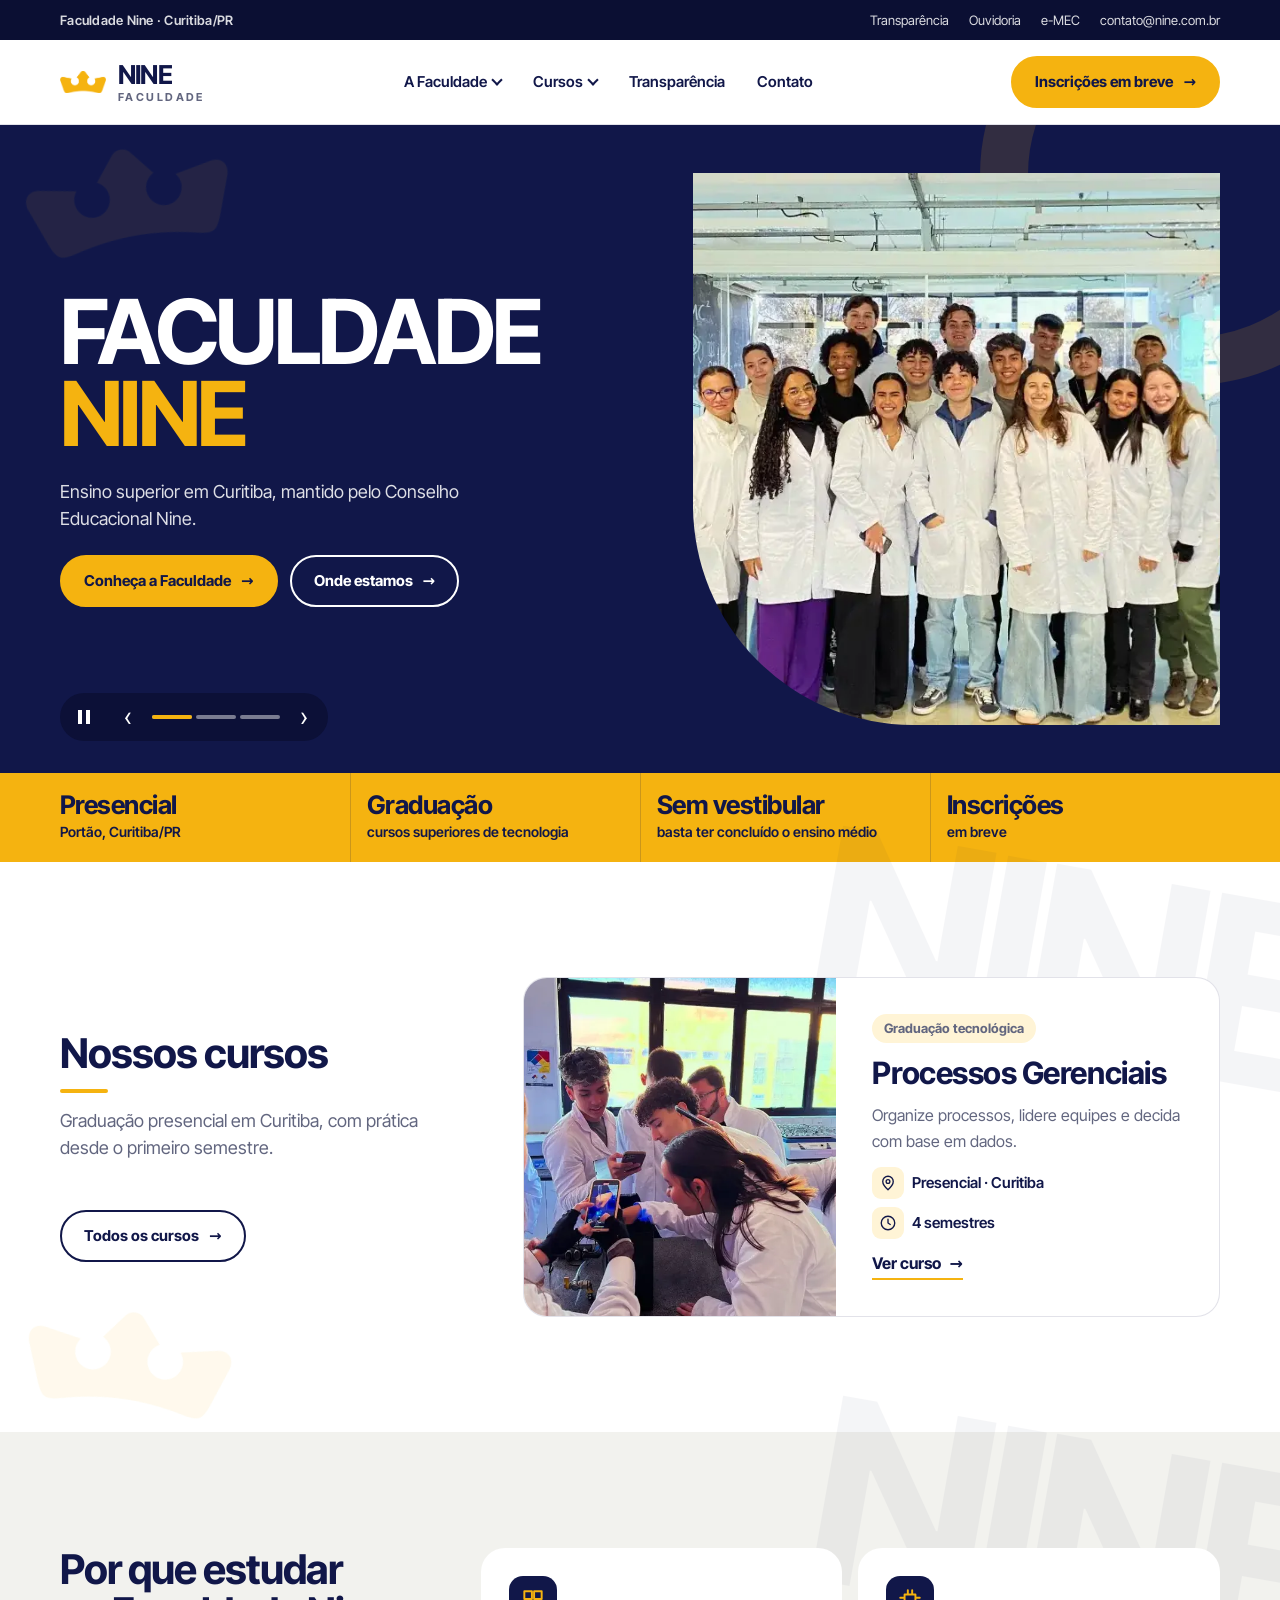
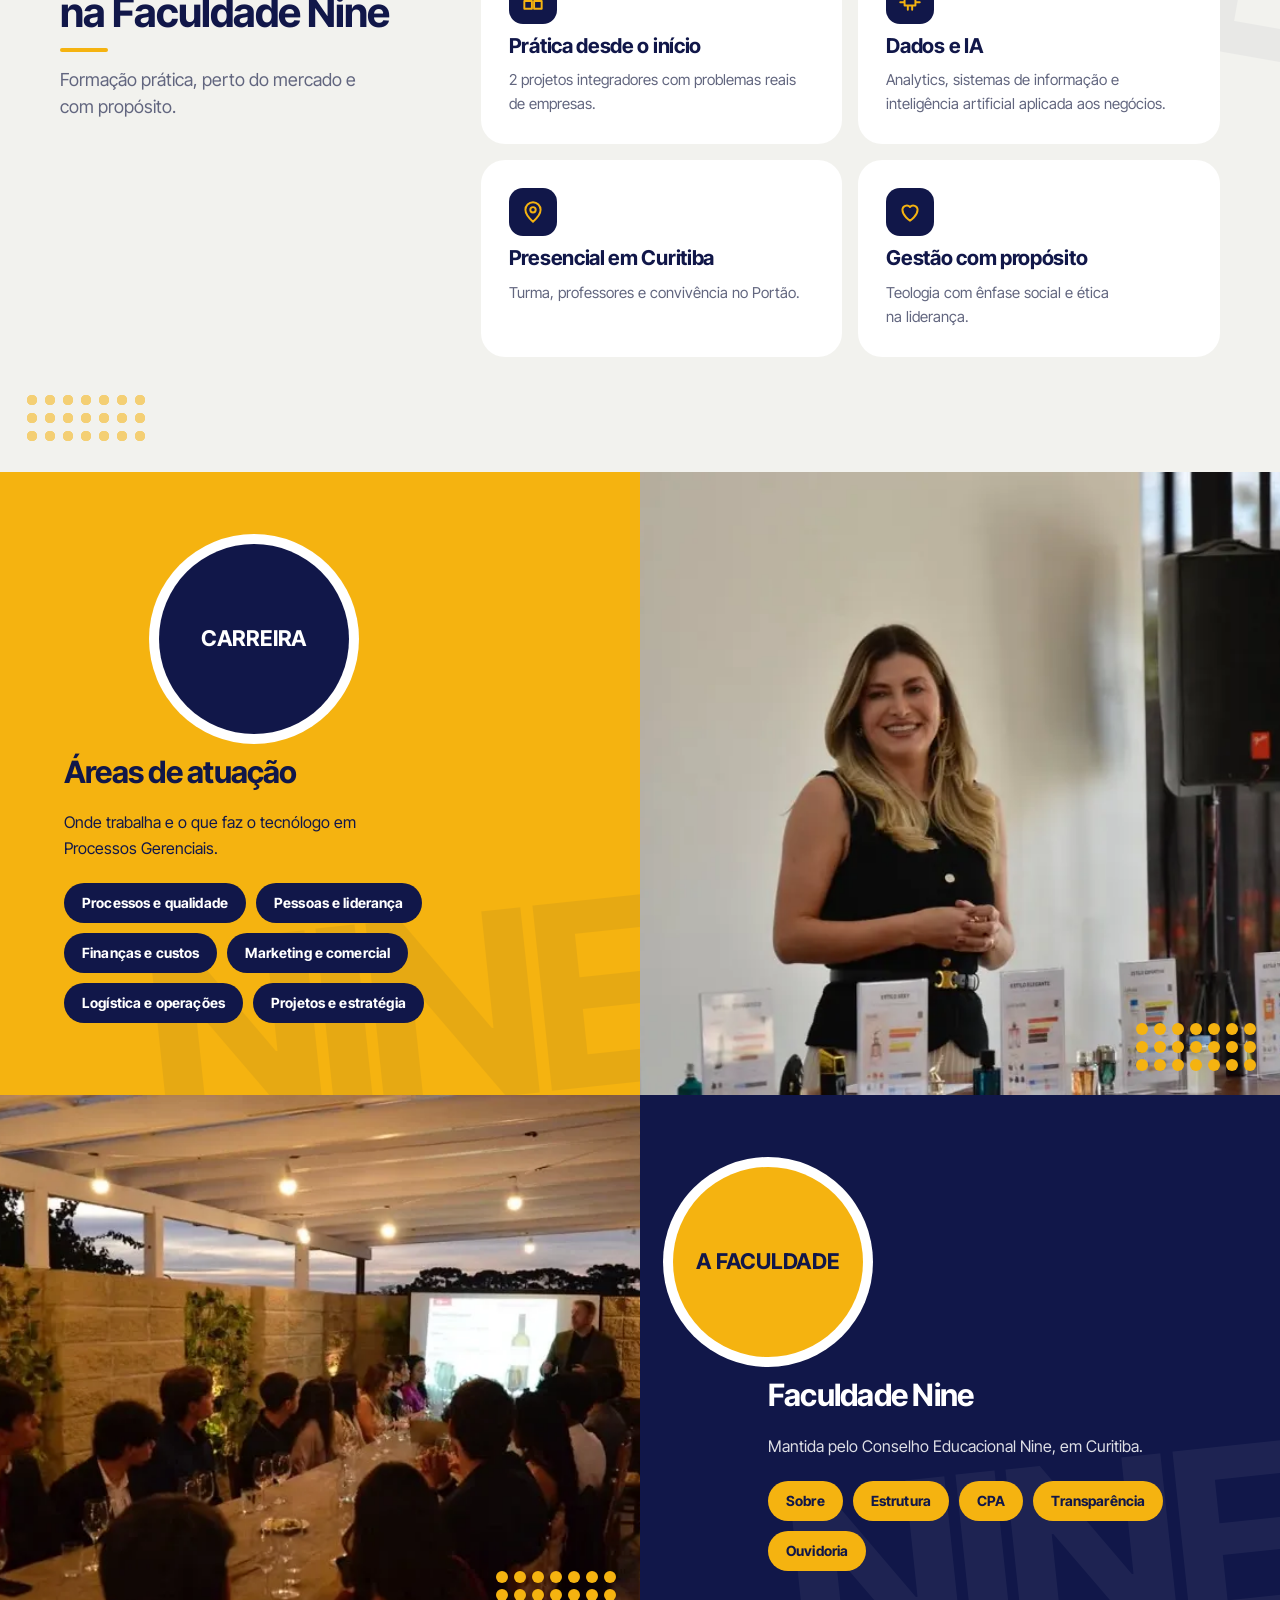
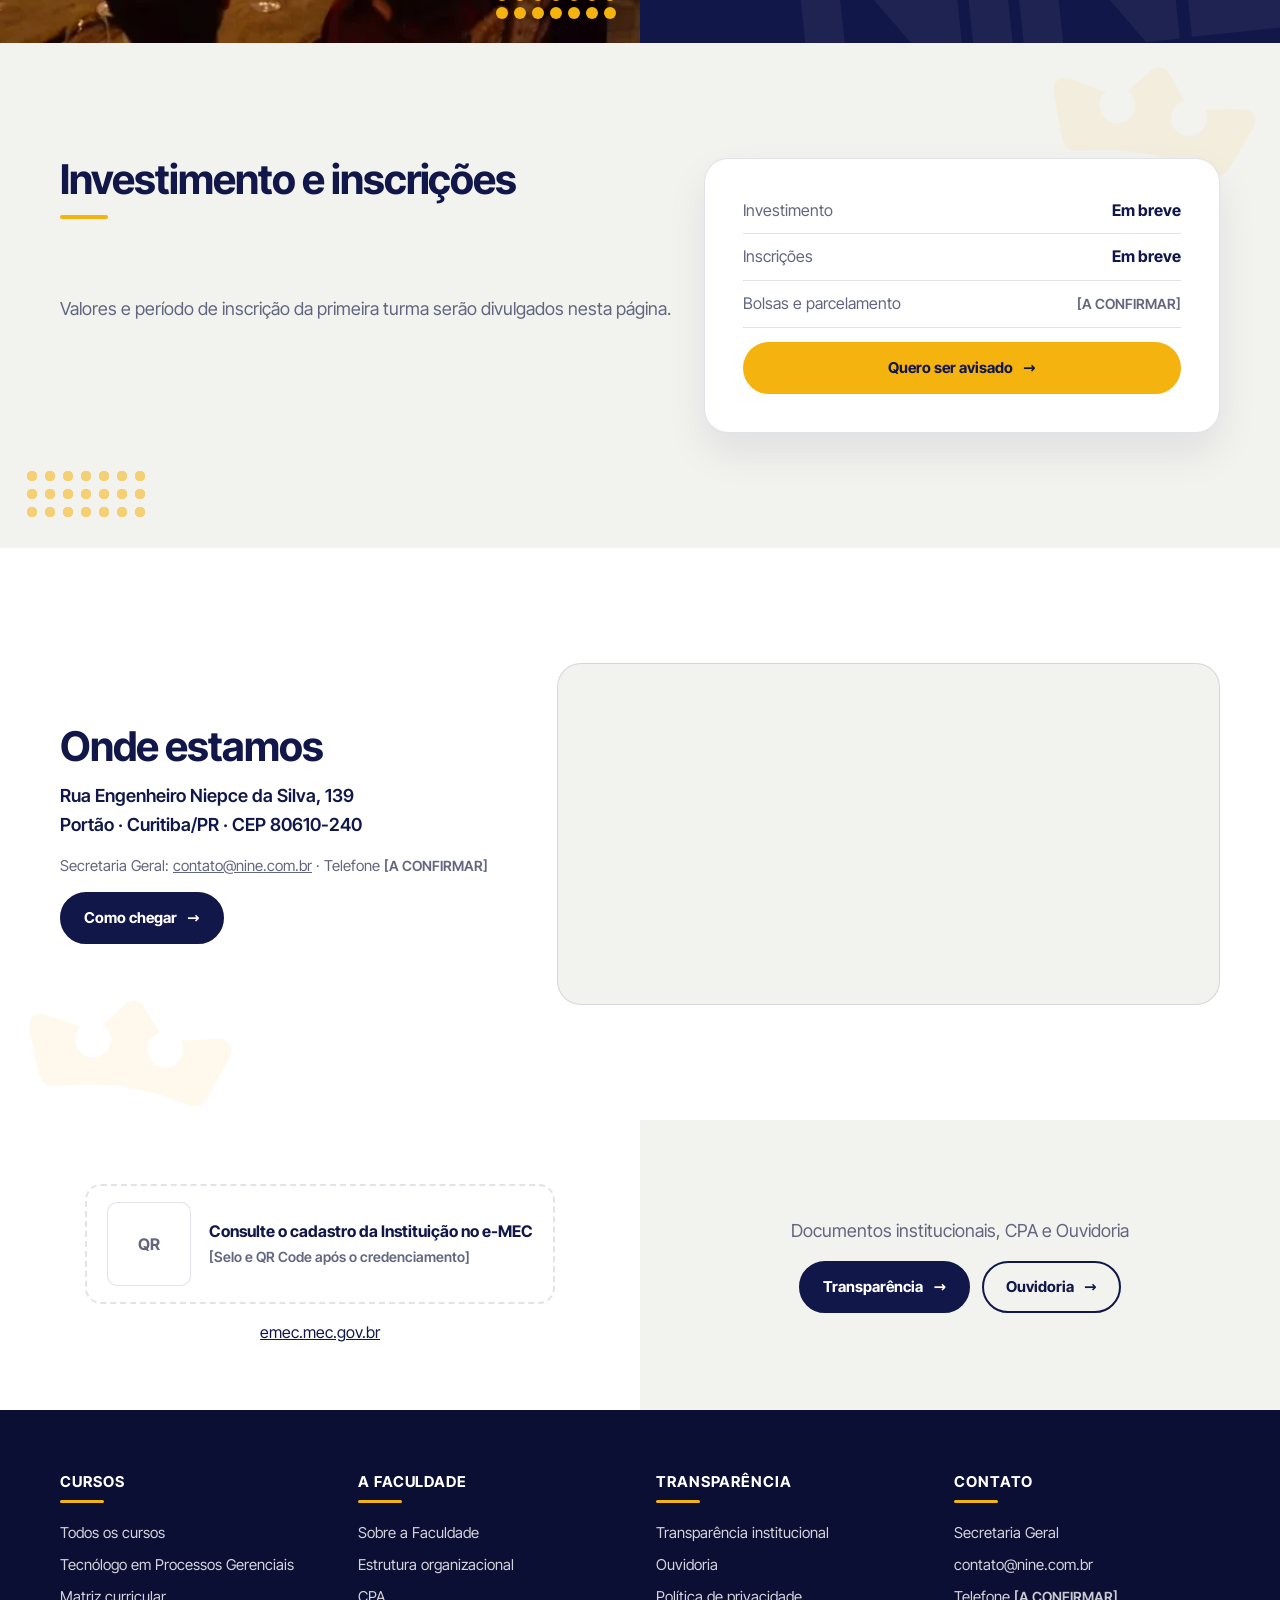
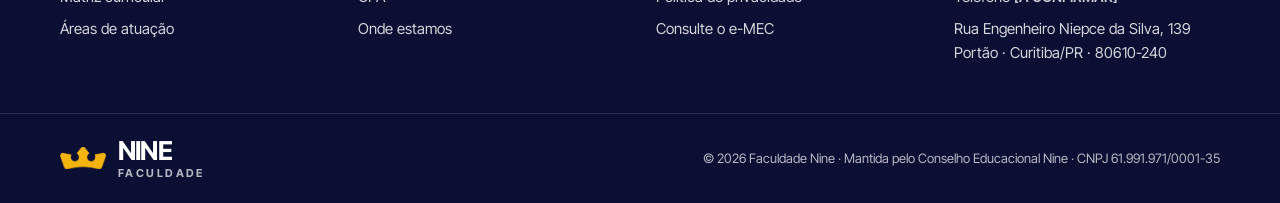
==== commit 8fd748da: "Contraste: faixa de investimento clara depois de blocos navy - investimento(claro=True) na home (dep" ====
--- a/index.html
+++ b/index.html
@@ -12,7 +12,7 @@
   <link rel="icon" type="image/png" href="/assets/logo/crown.png">
   <link rel="preload" as="font" type="font/woff2" href="/assets/fonts/inter-tight-latin.woff2" crossorigin>
   <script>document.documentElement.classList.add("js")</script>
-  <style id="css">:root{--navy:#111749;--navy-90:#1C2257;--navy-deep:#0B0F33;--gold:#F5B310;--gold-soft:#FFF4D6;--paper:#FAFAF7;--paper-2:#F2F2EE;--white:#FFFFFF;--ink:#111749;--ink-muted:#62667F;--line:rgba(17,23,73,.12);--font:"Inter Tight",system-ui,-apple-system,"Segoe UI",sans-serif;--fs-display:clamp(2.75rem,7vw,6rem);--fs-h1:clamp(2.25rem,4.6vw,4rem);--fs-h2:clamp(1.75rem,3.2vw,2.75rem);--fs-h3:clamp(1.125rem,1.6vw,1.375rem);--fs-body:clamp(1rem,1.05vw,1.0625rem);--fs-label:.8125rem;--max:1240px;--margin:clamp(16px,4vw,40px);--r:16px;--r-lg:24px;--r-pill:999px;--space:clamp(64px,9vw,120px);--header-h:84px}@font-face{font-family:"Inter Tight";font-style:normal;font-weight:400 700;font-display:swap;src:url("/assets/fonts/inter-tight-latin.woff2") format("woff2")}*,*::before,*::after{box-sizing:border-box}*{margin:0}html{scroll-behavior:smooth;scroll-padding-top:calc(var(--header-h) + 16px);overflow-y:scroll;-webkit-text-size-adjust:100%}body{font-family:var(--font);font-size:var(--fs-body);line-height:1.6;color:var(--ink);background:var(--white);-webkit-font-smoothing:antialiased;overflow-x:clip}img,svg,iframe{display:block;max-width:100%}ul,ol{list-style:none;padding:0}a{color:inherit}button,input,select,textarea{font:inherit;color:inherit}h1,h2,h3,h4{font-weight:700;letter-spacing:-0.025em;line-height:1.05;text-wrap:balance}h1{font-size:var(--fs-h1)}h2{font-size:var(--fs-h2)}h3{font-size:var(--fs-h3);line-height:1.2;letter-spacing:-0.015em}p{text-wrap:pretty}[hidden]{display:none !important}:focus{outline:2px solid var(--navy);outline-offset:3px}.is-dark :focus,.footer :focus,.topbar :focus,.menu :focus{outline-color:var(--gold)}@media (prefers-reduced-motion:reduce){html{scroll-behavior:auto}*,*::before,*::after{transition-duration:.01ms !important}}.sr-only{position:absolute;width:1px;height:1px;padding:0;margin:-1px;overflow:hidden;clip-path:inset(50%);white-space:nowrap;border:0}.a11y-bar a{position:absolute;left:16px;top:-100px;z-index:100;background:var(--navy);color:#fff;padding:12px 16px;border-radius:8px}.a11y-bar a:focus{top:16px}.noscript{padding:12px 16px;background:var(--navy);color:#fff;text-align:center}.container{width:100%;max-width:var(--max);margin-inline:auto;padding-inline:var(--margin)}.section{position:relative;padding-block:var(--space);overflow-x:clip}.section--tint{background:var(--paper-2)}.is-dark{background:var(--navy);color:#fff}.is-dark .lead,.is-dark p{color:rgba(255,255,255,.84)}.is-dark a{color:var(--gold)}.lead{font-size:clamp(1.0625rem,1.4vw,1.25rem);line-height:1.55;color:var(--ink-muted)}.note{font-size:.9375rem;color:var(--ink-muted)}.tbc{font-size:.875rem;font-weight:600;color:var(--ink-muted)}.is-dark .tbc,.footer .tbc{color:rgba(255,255,255,.78)}.head{display:grid;gap:14px;max-width:760px;margin-bottom:clamp(28px,4vw,48px)}.head h2::after,.h-small::after{content:"";display:block;width:48px;height:4px;margin-top:14px;border-radius:2px;background:var(--gold)}.head--center h2::after{margin-inline:auto}.h-small{margin-bottom:8px;font-size:1.25rem}.disc__meta span + span::before{content:"·";margin-right:6px}.head--center{margin-inline:auto;text-align:center;justify-items:center}.crown{display:inline-block;aspect-ratio:214 / 101;background:url("/assets/logo/crown.png") center / contain no-repeat}.section>.container{position:relative;z-index:1}.dots{position:absolute;z-index:2;display:grid;grid-template-columns:repeat(7,12px);gap:6px;pointer-events:none}.dots i{width:12px;height:12px;border-radius:50%;background:var(--gold)}.btn{display:inline-flex;align-items:center;justify-content:center;gap:10px;min-height:48px;padding:12px 22px;border-radius:var(--r-pill);border:2px solid var(--navy);background:var(--navy);color:#fff;font-weight:700;font-size:.9375rem;text-decoration:none;cursor:pointer;transition:background-color .2s,color .2s,border-color .2s}.btn:hover{background:var(--navy-90);border-color:var(--navy-90)}.btn--gold{background:var(--gold);border-color:var(--gold);color:var(--navy)}.btn--gold:hover{background:#FFC22E;border-color:#FFC22E}.btn--outline{background:transparent;color:var(--navy)}.btn--outline:hover{background:var(--navy);color:#fff}.is-dark .btn--outline,.hero .btn--outline{border-color:#fff;color:#fff}.is-dark .btn--outline:hover,.hero .btn--outline:hover{background:#fff;color:var(--navy)}.is-dark .btn--gold{color:var(--navy)}.btn-row{display:flex;flex-wrap:wrap;gap:12px}.pill{display:inline-flex;align-items:center;min-height:40px;padding:8px 18px;border-radius:var(--r-pill);background:var(--navy);color:#fff;font-size:.875rem;font-weight:700;text-decoration:none;letter-spacing:.01em}.pill:hover{background:var(--navy-90)}.pills{display:flex;flex-wrap:wrap;gap:10px}.split--gold .pill{background:var(--navy);color:#fff}.split--navy .pill{background:var(--gold);color:var(--navy)}.split--navy .pill:hover{background:#FFC22E}.topbar{background:var(--navy-deep);color:rgba(255,255,255,.85);font-size:.8125rem}.topbar .container{display:flex;justify-content:space-between;align-items:center;gap:16px;min-height:40px}.topbar ul{display:flex;flex-wrap:wrap;gap:4px 20px}.topbar a{text-decoration:none;color:rgba(255,255,255,.85)}.topbar a:hover{color:var(--gold)}.topbar__place{font-weight:600;letter-spacing:.02em}.header{position:sticky;top:0;z-index:50;background:rgba(255,255,255,.96);border-bottom:1px solid var(--line)}.header .container{display:flex;align-items:center;justify-content:space-between;gap:24px;min-height:var(--header-h)}.brand{display:flex;align-items:center;gap:12px;text-decoration:none;color:var(--navy)}.brand .crown{width:46px}.brand__name{display:grid;line-height:1}.brand__name b{font-size:1.625rem;font-weight:700;letter-spacing:-0.03em}.brand__name small{margin-top:4px;font-size:.6875rem;font-weight:700;letter-spacing:.22em;text-transform:uppercase;color:var(--ink-muted)}.brand__sep{width:1px;height:36px;background:var(--line)}.mainnav>ul{display:flex;align-items:center;gap:4px}.mainnav a,.mainnav summary{display:flex;align-items:center;gap:6px;padding:10px 14px;border-radius:10px;font-size:.9375rem;font-weight:600;text-decoration:none;color:var(--navy);cursor:pointer;list-style:none}.mainnav summary::-webkit-details-marker{display:none}.mainnav a:hover,.mainnav summary:hover{background:var(--paper-2)}.mainnav a[aria-current="page"]{box-shadow:inset 0 -3px 0 var(--gold);border-radius:10px 10px 0 0}.mainnav summary::after{content:"";width:8px;height:8px;border-right:2px solid currentColor;border-bottom:2px solid currentColor;transform:translateY(-2px) rotate(45deg)}.dd{position:relative}.dd[open] summary::after{transform:translateY(2px) rotate(-135deg)}.dd__panel{position:absolute;top:calc(100% + 10px);left:0;z-index:60;min-width:300px;padding:10px;background:#fff;border:1px solid var(--line);border-radius:var(--r);box-shadow:0 18px 40px rgba(17,23,73,.14)}.dd__panel a{padding:10px 12px;font-weight:500}.header__cta{flex:none}.burger{display:none;width:48px;height:48px;border:0;border-radius:12px;background:var(--navy);cursor:pointer;place-content:center;gap:6px}.burger span[aria-hidden]{display:block;width:20px;height:2px;background:#fff;border-radius:2px}.menu{position:fixed;inset:0;z-index:70;overflow-y:auto;background:var(--navy);color:#fff;padding:88px var(--margin) 40px}.menu__close{position:absolute;top:18px;right:var(--margin);width:48px;height:48px;border-radius:12px;border:1px solid rgba(255,255,255,.3);background:none;color:#fff;font-size:1.75rem;cursor:pointer}.menu a{display:block;padding:10px 0;font-size:1.375rem;font-weight:700;text-decoration:none}.menu .menu__sub a{padding:6px 0 6px 16px;font-size:1.0625rem;font-weight:500;color:rgba(255,255,255,.85)}.menu .btn{margin-top:24px}@media (max-width:1100px){.mainnav,.header__cta{display:none}.burger{display:grid}.brand__sep,.topbar__place{display:none}}.hero{position:relative;overflow:hidden;background:var(--navy);color:#fff;isolation:isolate}.hero .container{display:grid;grid-template-columns:1.05fr .95fr;align-items:center;gap:clamp(24px,4vw,56px);min-height:clamp(520px,72vh,680px);padding-block:48px}.hero__text{display:grid;gap:22px;position:relative;z-index:2}.hero__title{font-size:var(--fs-display);line-height:.92;letter-spacing:-0.04em;text-transform:uppercase}.hero__title span{display:block;color:var(--gold)}.hero .lead{color:rgba(255,255,255,.86);max-width:46ch}.hero__media{position:relative;align-self:stretch}.hero__img{position:absolute;inset:0 0 0 0;border-radius:0 0 0 220px;overflow:hidden}.hero__img img{width:100%;height:100%;object-fit:cover}.hero__ring{position:absolute;right:-120px;top:-160px;width:420px;height:420px;border-radius:50%;border:48px solid rgba(245,179,16,.14);z-index:-1}@media (max-width:900px){.hero .container{grid-template-columns:1fr;min-height:0;padding-bottom:0}.hero__media{min-height:300px;margin-inline:calc(var(--margin) * -1)}.hero__img{border-radius:120px 0 0 0}}.facts-bar{background:var(--gold);color:var(--navy)}.facts-bar ul{display:grid;grid-template-columns:repeat(4,1fr)}.facts-bar li{padding:18px 16px;display:grid;gap:2px;border-left:1px solid rgba(17,23,73,.18)}.facts-bar li:first-child{border-left:0;padding-left:0}.facts-bar b{font-size:clamp(1.25rem,2vw,1.625rem);letter-spacing:-0.02em;line-height:1.1}.facts-bar span{font-size:.875rem;font-weight:600}@media (max-width:900px){.facts-bar ul{grid-template-columns:1fr 1fr}.facts-bar li:nth-child(3){border-left:0;padding-left:0}.facts-bar li:nth-child(n+3){border-top:1px solid rgba(17,23,73,.18)}}.carousel__track{display:grid}.slide{grid-area:1 / 1;opacity:0;visibility:hidden;transition:opacity .8s ease,visibility 0s .8s}.slide.is-active{opacity:1;visibility:visible;transition:opacity .8s ease}.carousel:not(.is-ready) .slide:not(.is-active) .hero__img{display:none}.slide:not(.is-active) .hero__img img,.slide:not(.is-active) .hero__text>*{animation:none}.carousel__ctrl{position:absolute;z-index:3;left:0;right:0;bottom:clamp(16px,3vw,32px);max-width:var(--max);margin-inline:auto;padding-inline:var(--margin);pointer-events:none}.carousel__ctrl>div{display:inline-flex;align-items:center;gap:4px;padding:4px;border-radius:var(--r-pill);background:rgba(11,15,51,.78);pointer-events:auto}html:not(.js) .carousel__ctrl{display:none}.carousel__btn{display:grid;place-items:center;width:40px;height:40px;border:0;border-radius:50%;background:transparent;color:#fff;font:inherit;font-size:1.625rem;line-height:1;cursor:pointer;transition:background-color .2s}.carousel__btn:hover{background:rgba(255,255,255,.16)}.carousel__play::before{content:"";width:12px;height:14px;border-inline:4px solid #fff;box-sizing:border-box}.carousel.is-stopped .carousel__play::before{width:0;height:0;border:0;border-block:8px solid transparent;border-left:13px solid #fff;margin-left:3px}.carousel__dot{position:relative;width:40px;height:40px;border:0;background:none;cursor:pointer}.carousel__dot::before,.carousel__dot::after{content:"";position:absolute;left:0;right:0;top:50%;height:4px;margin-top:-2px;border-radius:4px;background:rgba(255,255,255,.45)}.carousel__dot::after{background:var(--gold);transform:scaleX(0);transform-origin:left}.carousel__dot[aria-current]::after{transform:none}.js .carousel:not(.is-stopped) .carousel__dot[aria-current]::after{animation:slide-time 7s linear}.carousel:hover .carousel__dot::after,.carousel:focus-within .carousel__dot::after{animation-play-state:paused}@keyframes slide-time{from{transform:scaleX(0)}}@media (max-width:900px){.carousel .hero__media{min-height:320px}}.courses{display:grid;grid-template-columns:minmax(0,.8fr) minmax(0,1.4fr);gap:clamp(24px,5vw,72px);align-items:center}.courses__intro{display:grid;justify-items:start}.courses__list{display:grid;gap:20px}.course-card{position:relative;display:grid;grid-template-columns:minmax(0,.9fr) minmax(0,1.1fr);overflow:hidden;border-radius:var(--r-lg);background:#fff;border:1px solid var(--line);transition:transform .35s cubic-bezier(.2,.7,.2,1),box-shadow .35s}.course-card:hover{transform:translateY(-4px);box-shadow:0 18px 36px rgba(17,23,73,.12)}.course-card:focus-within{outline:3px solid var(--navy);outline-offset:3px}.course-card__photo{position:relative;min-height:260px;overflow:hidden}.course-card__photo img{position:absolute;inset:0;width:100%;height:100%;object-fit:cover;transition:transform 1.2s cubic-bezier(.2,.7,.2,1)}.course-card:hover .course-card__photo img{transform:scale(1.06)}.course-card__body{display:grid;align-content:center;gap:12px;padding:clamp(22px,3vw,36px)}.course-card__grau{justify-self:start;padding:4px 12px;border-radius:var(--r-pill);background:var(--gold-soft);font-size:.8125rem;font-weight:700;color:var(--navy)}.course-card h3{font-size:clamp(1.5rem,2.4vw,2rem)}.course-card h3 a{color:var(--navy);text-decoration:none}.course-card h3 a::after{content:"";position:absolute;inset:0}.course-card p{color:var(--ink-muted)}.course-card__meta{display:flex;flex-wrap:wrap;gap:8px 20px;font-size:.9375rem;font-weight:600;color:var(--navy)}.course-card__meta li{display:flex;align-items:center;gap:8px}.course-card__meta .icon{width:32px;height:32px;border-radius:9px}.course-card__meta .icon svg{width:18px;height:18px}.course-card__go{justify-self:start;display:inline-flex;gap:8px;padding-bottom:2px;border-bottom:2px solid var(--gold);font-weight:700;color:var(--navy)}.course-card__go::after{content:"→";transition:transform .25s}.course-card:hover .course-card__go::after{transform:translateX(4px)}.courses__list--page .course-card__photo{min-height:320px}@media (max-width:900px){.courses,.course-card{grid-template-columns:1fr}.course-card__photo{min-height:220px}}.statement{display:grid;grid-template-columns:1fr 1.6fr;gap:clamp(24px,5vw,72px);align-items:start}.statement h2{font-size:clamp(1.5rem,2.6vw,2.25rem);text-transform:uppercase;letter-spacing:-0.01em;line-height:1.1}.statement h2::after{content:"";display:block;width:56px;height:4px;margin-top:18px;border-radius:4px;background:var(--gold)}.statement .prose{display:grid;gap:14px;color:var(--ink-muted)}.statement .prose strong{color:var(--navy)}@media (max-width:800px){.statement{grid-template-columns:1fr}}.split{position:relative;display:grid;grid-template-columns:1fr 1fr;min-height:380px}.split__photo{position:relative;overflow:hidden}.split__photo img{position:absolute;inset:0;width:100%;height:100%;object-fit:cover}.split__photo .dots{right:24px;bottom:24px}.split__body{position:relative;display:grid;align-content:center;gap:22px;padding:clamp(40px,6vw,72px) clamp(24px,5vw,72px) clamp(40px,6vw,72px) clamp(96px,10vw,150px)}.split--navy .split__body{background:var(--navy);color:#fff}.split--gold .split__body{background:var(--gold);color:var(--navy)}.split--paper .split__body{background:var(--paper-2)}.split__body p{max-width:52ch}.split--navy .split__body p{color:rgba(255,255,255,.86)}.seal{position:absolute;left:0;top:50%;z-index:3;transform:translate(-50%,-50%);display:grid;place-items:center;width:clamp(150px,15vw,190px);aspect-ratio:1;padding:20px;border-radius:50%;background:var(--gold);color:var(--navy);text-align:center;box-shadow:0 0 0 10px #fff;isolation:isolate;font-size:clamp(1.125rem,1.7vw,1.5rem);font-weight:700;line-height:1;letter-spacing:-0.01em;text-transform:uppercase}.split .split__body .seal{color:var(--navy)}.split--gold .split__body .seal{background:var(--navy);color:#fff}.split--rev .split__photo{order:2}.split--rev .split__body{padding:clamp(40px,6vw,72px) clamp(96px,10vw,150px) clamp(40px,6vw,72px) clamp(24px,5vw,72px)}.split--rev .seal{left:auto;right:0;transform:translate(50%,-50%)}.split h2{font-size:clamp(1.5rem,2.4vw,2rem)}@media (max-width:900px){.split{grid-template-columns:1fr}.split__photo{min-height:260px}.split--rev .split__photo{order:0}.split__body,.split--rev .split__body{padding:96px var(--margin) 48px}.seal,.split--rev .seal{left:50%;right:auto;top:0;transform:translate(-50%,-50%);width:140px}}.grid{display:grid;gap:16px}.grid--2{grid-template-columns:repeat(2,minmax(0,1fr))}.grid--3{grid-template-columns:repeat(3,minmax(0,1fr))}.grid--4{grid-template-columns:repeat(4,minmax(0,1fr))}.card{position:relative;display:grid;align-content:start;gap:10px;padding:clamp(20px,2.4vw,28px);background:#fff;border:1px solid var(--line);border-radius:var(--r-lg)}.section--tint .card{border-color:transparent}.card h3{color:var(--navy)}.card p{color:var(--ink-muted);font-size:.9375rem}.tags{display:flex;flex-wrap:wrap;gap:6px;margin-top:4px}.tags li{padding:4px 10px;border-radius:var(--r-pill);background:var(--paper-2);font-size:.8125rem;font-weight:600;color:var(--navy)}@media (max-width:1000px){.grid--4{grid-template-columns:repeat(2,minmax(0,1fr))}.grid--3{grid-template-columns:repeat(2,minmax(0,1fr))}}@media (max-width:640px){.grid--2,.grid--3,.grid--4{grid-template-columns:1fr}}.soon{display:grid;grid-template-columns:1.2fr 1fr;gap:24px;align-items:stretch}.soon__box{display:grid;gap:14px;align-content:start;padding:clamp(24px,3vw,40px);border-radius:var(--r-lg);background:#fff;color:var(--navy)}@media (max-width:800px){.soon{grid-template-columns:1fr}}.place{display:grid;grid-template-columns:1fr 1.4fr;gap:24px;align-items:stretch}.place__info{display:grid;gap:14px;align-content:center}.place__info address{font-style:normal;font-size:1.125rem;font-weight:600;color:var(--navy)}.map{min-height:340px;border-radius:var(--r-lg);overflow:hidden;border:1px solid var(--line);background:var(--paper-2)}.map iframe{width:100%;height:100%;min-height:340px;border:0}@media (max-width:800px){.place{grid-template-columns:1fr}}.emec-band{display:grid;grid-template-columns:1fr 1fr}.emec-band>div{display:grid;gap:16px;justify-items:center;align-content:center;padding:clamp(40px,6vw,64px) var(--margin);text-align:center}.emec-band>div + div{background:var(--paper-2)}.emec-card{display:flex;align-items:center;gap:18px;padding:16px 20px;border:2px dashed var(--line);border-radius:var(--r);text-align:left}.emec-qr{flex:none;display:grid;place-items:center;width:84px;height:84px;border-radius:10px;background:#fff;border:1px solid var(--line);font-weight:700;color:var(--ink-muted)}@media (max-width:800px){.emec-band{grid-template-columns:1fr}}.page-hero{position:relative;overflow:hidden;background:var(--navy);color:#fff;isolation:isolate}.page-hero__bg{position:absolute;inset:0;z-index:-2}.page-hero__bg img{width:100%;height:100%;object-fit:cover}.page-hero::before{content:"";position:absolute;inset:0;z-index:-1;background:linear-gradient(90deg,rgba(11,15,51,.94) 0%,rgba(11,15,51,.82) 45%,rgba(11,15,51,.35) 100%)}.page-hero .container{display:grid;gap:18px;padding-block:clamp(56px,8vw,104px)}.crumbs{font-size:.875rem;color:rgba(255,255,255,.8)}.crumbs a{color:rgba(255,255,255,.9)}.page-hero h1{max-width:18ch}.page-hero .lead{max-width:58ch;color:rgba(255,255,255,.86)}.course-layout{display:grid;grid-template-columns:minmax(0,1fr) 340px;gap:clamp(24px,4vw,56px);align-items:start}.aside-box{position:sticky;top:calc(var(--header-h) + 24px);display:grid;gap:14px;padding:24px;border-radius:var(--r-lg);background:#fff;border:1px solid var(--line);box-shadow:0 20px 40px rgba(17,23,73,.08)}.aside-box h2{font-size:1.25rem}.aside-box dl{display:grid;gap:10px}.aside-box dl div{display:flex;justify-content:space-between;gap:12px;padding-bottom:10px;border-bottom:1px solid var(--line);font-size:.9375rem}.aside-box dt{color:var(--ink-muted)}.aside-box dd{margin:0;font-weight:700;text-align:right}@media (max-width:1000px){.course-layout{grid-template-columns:1fr}.aside-box{position:static}}.prose{display:grid;gap:16px;max-width:70ch}.prose h2{margin-top:8px}.quote{padding:20px 24px;border-left:4px solid var(--gold);border-radius:0 var(--r) var(--r) 0;background:var(--paper-2);color:var(--navy)}.quote cite{display:block;margin-top:10px;font-size:.875rem;font-style:normal;color:var(--ink-muted)}.disc{display:grid;grid-template-columns:repeat(2,minmax(0,1fr));gap:12px;padding:0 24px 24px}.disc li{display:grid;gap:8px;align-content:start;padding:18px;border-radius:var(--r);background:var(--paper-2)}.disc h3{font-size:1.0625rem}.disc__meta{display:flex;flex-wrap:wrap;gap:6px;font-size:.75rem;font-weight:700;letter-spacing:.04em;text-transform:uppercase;color:var(--ink-muted)}.disc__do{font-size:.9375rem;color:var(--navy)}.disc__do b{display:block;font-size:.75rem;letter-spacing:.08em;text-transform:uppercase;color:var(--ink-muted)}@media (max-width:700px){.disc{grid-template-columns:1fr;padding:0 16px 16px}}.steps{display:grid;grid-template-columns:repeat(4,minmax(0,1fr));gap:16px;counter-reset:s}.steps li{display:grid;gap:10px;align-content:start;padding:24px;border-radius:var(--r-lg);background:var(--navy-90);color:#fff}.steps b{display:grid;place-items:center;width:44px;height:44px;border-radius:50%;background:var(--gold);color:var(--navy);font-size:1.125rem}.steps h3{color:#fff}.steps p{color:rgba(255,255,255,.8);font-size:.9375rem}@media (max-width:1000px){.steps{grid-template-columns:repeat(2,minmax(0,1fr))}}@media (max-width:600px){.steps{grid-template-columns:1fr}}.facts{display:grid;grid-template-columns:repeat(2,minmax(0,1fr));gap:0 32px}.fact{padding:16px 0;border-top:1px solid var(--line)}.fact dt{font-size:var(--fs-label);font-weight:700;letter-spacing:.08em;text-transform:uppercase;color:var(--ink-muted)}.fact dd{margin:4px 0 0;font-weight:600;color:var(--navy)}.is-dark .fact{border-top-color:rgba(255,255,255,.16)}.is-dark .fact dt{color:var(--gold)}.is-dark .fact dd{color:#fff}@media (max-width:640px){.facts{grid-template-columns:1fr}}.faq{border-top:1px solid var(--line)}.faq details{border-bottom:1px solid var(--line);overflow:hidden}.faq summary{display:flex;justify-content:space-between;align-items:center;gap:20px;padding:20px 0;cursor:pointer;list-style:none;font-size:1.0625rem;font-weight:700;color:var(--navy)}.faq summary::-webkit-details-marker{display:none}.faq summary::after{content:"+";flex:none;display:grid;place-items:center;width:32px;height:32px;border-radius:50%;background:var(--gold);color:var(--navy);font-weight:600}.faq details[open] summary::after{content:"−";background:var(--navy);color:#fff}.faq details>div{padding:0 48px 20px 0;color:var(--ink-muted)}.docs{border-top:1px solid var(--line)}.doc{display:grid;grid-template-columns:minmax(0,1fr) auto 170px;gap:8px 24px;align-items:center;padding:18px 0;border-bottom:1px solid var(--line)}.doc h3{font-size:1.0625rem}.doc h3 a{color:var(--navy);text-decoration-color:var(--gold);text-decoration-thickness:2px;text-underline-offset:4px}.doc__main p{margin-top:2px;font-size:.9375rem;color:var(--ink-muted)}.doc__date{font-size:.875rem;color:var(--ink-muted);text-align:right}.status{justify-self:start;padding:6px 12px;border-radius:var(--r-pill);font-size:.8125rem;font-weight:700;white-space:nowrap}.status--publicado{background:var(--navy);color:#fff}.status--em-aprovacao{background:var(--gold-soft);color:#6B4E00}.status--a-publicar,.status--sem-registro{background:var(--paper-2);color:var(--ink-muted)}@media (max-width:760px){.doc{grid-template-columns:1fr}.doc__date{text-align:left}}.timeline{display:grid;grid-template-columns:repeat(4,minmax(0,1fr));gap:16px}.timeline li{padding:22px;border-radius:var(--r-lg);background:var(--navy-90)}.timeline b{display:block;margin-bottom:8px;font-size:1.125rem;color:var(--gold)}.timeline p{color:rgba(255,255,255,.82);font-size:.9375rem}@media (max-width:1000px){.timeline{grid-template-columns:repeat(2,minmax(0,1fr))}}@media (max-width:600px){.timeline{grid-template-columns:1fr}}.form{display:grid;gap:18px}.form fieldset{display:grid;grid-template-columns:1fr 1fr;gap:16px;min-width:0;margin:0;padding:0;border:0}.form legend{grid-column:1 / -1;padding-bottom:4px;font-size:var(--fs-label);font-weight:700;letter-spacing:.1em;text-transform:uppercase;color:var(--gold)}.field{display:grid;gap:6px;align-content:start}.field--full{grid-column:1 / -1}.field label{font-size:.9375rem;font-weight:600}.field .opt{font-weight:400;opacity:.75}.field input:not([type="checkbox"]),.field select,.field textarea{width:100%;min-height:50px;padding:12px 14px;border-radius:12px;border:1px solid rgba(255,255,255,.25);background:var(--navy-90);color:#fff}.form--light .field input:not([type="checkbox"]),.form--light .field select,.form--light .field textarea{border-color:var(--line);background:#fff;color:var(--navy)}.form--light legend{color:var(--navy)}.field select option{color:var(--navy);background:#fff}.field--check{display:flex;gap:12px;align-items:flex-start}.field--check input{width:22px;height:22px;margin-top:2px;flex:none;accent-color:var(--gold)}.field--hp{display:none}.form__status:not(:empty){padding:12px 16px;border-radius:12px;background:rgba(255,255,255,.1)}.form--light .form__status:not(:empty){background:var(--paper-2)}@media (max-width:640px){.form fieldset{grid-template-columns:1fr}}.footer{background:var(--navy-deep);color:rgba(255,255,255,.82);font-size:.9375rem}.footer__cols{display:grid;grid-template-columns:repeat(4,minmax(0,1fr));gap:32px;padding-block:64px 48px}.footer h2{margin-bottom:18px;font-size:.9375rem;text-transform:uppercase;letter-spacing:.06em;color:#fff}.footer h2::after{content:"";display:block;width:44px;height:3px;margin-top:10px;border-radius:3px;background:var(--gold)}.footer li + li{margin-top:8px}.footer a{color:rgba(255,255,255,.82);text-decoration:none}.footer a:hover{color:var(--gold);text-decoration:underline}.footer address{font-style:normal}.footer__bottom{border-top:1px solid rgba(255,255,255,.12)}.footer__bottom .container{display:flex;flex-wrap:wrap;justify-content:space-between;align-items:center;gap:16px;padding-block:24px;font-size:.8125rem;color:rgba(255,255,255,.7)}.footer .brand{color:#fff}.footer .brand__name small{color:rgba(255,255,255,.7)}@media (max-width:900px){.footer__cols{grid-template-columns:1fr 1fr}}@media (max-width:520px){.footer__cols{grid-template-columns:1fr}}.wm{position:absolute;z-index:0;pointer-events:none}.wm--crown{width:clamp(140px,16vw,220px);aspect-ratio:214 / 101;background:url("/assets/logo/crown.png") center / contain no-repeat;opacity:.08}.wm--nine::before{content:"NINE"}.wm--nine{font-size:clamp(7rem,20vw,17rem);font-weight:700;line-height:.78;letter-spacing:-0.05em;color:var(--navy);opacity:.04;white-space:nowrap}.wm--dots{width:126px;height:54px;background:radial-gradient(circle at 6px 6px,var(--gold) 5px,transparent 5.5px) 0 0 / 18px 18px;opacity:.55}.is-dark .wm--nine,.page-hero .wm--nine,.split--navy .wm--nine{color:#fff;opacity:.05}.split--gold .wm--nine{color:var(--navy);opacity:.06}.is-dark .wm--crown{opacity:.12}.p-tl{top:24px;left:2%;--rot:-10deg}.p-tr{top:24px;right:2%;--rot:10deg}.p-bl{bottom:24px;left:2%;--rot:8deg}.p-br{bottom:-12px;right:-2%;--rot:-6deg}.wm{transform:rotate(var(--rot,0deg))}.wm--dots{--rot:0deg}.wm--nine.p-tr{top:0;right:-4%}.wm--nine.p-br{bottom:-3%;right:-4%}.split__body>.wm{z-index:0}.split__body>:not(.wm){position:relative;z-index:1}.hero>.wm,.page-hero>.wm{z-index:0}.hero .container,.page-hero .container{position:relative;z-index:1}@media (max-width:760px){.wm--crown{width:110px}.wm--dots{width:90px;height:36px}}.plain{display:grid;gap:12px}.plain li{padding-left:18px;border-left:3px solid var(--gold)}.plain b{color:var(--navy)}.is-dark .plain b{color:#fff}.plain--cols{grid-template-columns:repeat(2,minmax(0,1fr));gap:18px 32px;margin-bottom:20px}@media (max-width:700px){.plain--cols{grid-template-columns:1fr}}.soon__box dl{display:grid;gap:10px}.soon__box dl div{display:flex;justify-content:space-between;gap:12px;padding-bottom:10px;border-bottom:1px solid var(--line)}.soon__box dt{color:var(--ink-muted)}.soon__box dd{margin:0;font-weight:700;text-align:right}.soon__box .tbc{color:var(--ink-muted)}:focus:not(:focus-visible){outline-color:transparent}.faq summary:focus-visible{outline-offset:-3px;border-radius:8px}.prose .head{margin-bottom:4px}.form-wrap{max-width:880px}.timeline + .note,.grid + .note{margin-top:20px}.icon{display:inline-grid;place-items:center;flex:none;width:48px;height:48px;border-radius:14px;background:var(--gold-soft);color:var(--navy)}.icon svg{width:26px;height:26px}.is-dark .icon,.split--navy .icon{background:rgba(245,179,16,.16);color:var(--gold)}.meta{display:flex;flex-wrap:wrap;gap:10px 28px;margin-top:4px;font-weight:600}.meta li{display:flex;align-items:center;gap:10px}.meta .icon{width:36px;height:36px;border-radius:10px;background:rgba(255,255,255,.12);color:var(--gold)}.meta .icon svg{width:20px;height:20px}.page-hero--course .container{padding-bottom:clamp(72px,9vw,120px)}@media (min-width:1001px){.aside-box--float{margin-top:calc(var(--space) * -1 - 120px)}}.tabs__list{display:flex;flex-wrap:wrap;gap:8px;margin-bottom:20px}.tabs__list [role="tab"]{min-height:44px;padding:10px 20px;border-radius:var(--r-pill);border:1px solid var(--line);background:#fff;font-weight:700;color:var(--navy);cursor:pointer;transition:background-color .25s,color .25s,border-color .25s,transform .25s}.tabs__list [role="tab"]:hover{border-color:var(--navy);transform:translateY(-1px)}.tabs__list [role="tab"][aria-selected="true"]{background:var(--navy);border-color:var(--navy);color:#fff}.tabs__panel{border-radius:var(--r-lg);background:#fff;border:1px solid var(--line);padding:24px}.tabs__panel + .tabs__panel{margin-top:16px}.js .tabs__panel + .tabs__panel{margin-top:0}.tabs__panel.is-active{animation:panel-in .45s cubic-bezier(.2,.7,.2,1)}@keyframes panel-in{from{opacity:0;transform:translateY(10px)}}.tabs__count{margin-bottom:14px;font-size:.875rem;font-weight:700;color:var(--ink-muted)}.tabs__panel .disc{padding:0}.tabs--v{display:grid;grid-template-columns:300px minmax(0,1fr);gap:20px;align-items:start}.tabs--v .tabs__list{flex-direction:column;flex-wrap:nowrap;margin:0}.tabs--v [role="tab"]{justify-content:flex-start;text-align:left;border-radius:12px;display:flex;align-items:center}.tabs--v [role="tab"]::after{content:"›";margin-left:auto;font-size:1.25rem;line-height:1}.tabs--v .tabs__panel{display:grid;gap:12px;align-content:start;min-height:100%;background:var(--paper-2);border:0;padding:clamp(24px,3vw,36px)}.tabs--v .tabs__panel h4{margin-top:6px;font-size:.8125rem;letter-spacing:.08em;text-transform:uppercase;color:var(--ink-muted)}.tabs--v .tabs__panel .tags li{background:#fff}@media (max-width:900px){.tabs--v{grid-template-columns:1fr}.tabs--v .tabs__list{flex-direction:row;flex-wrap:wrap}.tabs--v [role="tab"]::after{content:none}}.head-row{display:flex;flex-wrap:wrap;align-items:end;justify-content:space-between;gap:16px;margin-bottom:clamp(28px,4vw,48px)}.head-row .head{margin-bottom:0}.journey{position:relative;display:grid;grid-template-columns:repeat(4,minmax(0,1fr));gap:24px}.journey::before{content:"";position:absolute;top:24px;left:24px;right:24px;height:2px;background:rgba(255,255,255,.18)}.journey li{position:relative;display:grid;gap:10px;align-content:start}.journey .icon{width:48px;height:48px;border-radius:50%;background:var(--gold);color:var(--navy);box-shadow:0 0 0 8px var(--navy)}.journey h3{margin-top:8px;color:#fff}@media (max-width:800px){.journey{grid-template-columns:1fr}.journey::before{top:24px;bottom:24px;left:24px;right:auto;width:2px;height:auto}.journey li{grid-template-columns:48px 1fr;column-gap:16px}.journey li>:not(.icon){grid-column:2}.journey h3{margin-top:0}}.band-gold{background:var(--gold);color:var(--navy)}.band-gold .head h2::after{background:var(--navy)}.why{display:grid;grid-template-columns:1fr 2fr;gap:clamp(24px,4vw,56px);align-items:start}.why__grid{display:grid;grid-template-columns:repeat(2,minmax(0,1fr));gap:16px}.why__grid .card{border:0}.why__grid .icon{background:var(--navy);color:var(--gold)}@media (max-width:900px){.why{grid-template-columns:1fr}}@media (max-width:560px){.why__grid{grid-template-columns:1fr}}.stats{position:relative;overflow-x:clip;padding-block:clamp(40px,6vw,64px)}.stats__list{position:relative;z-index:1;display:grid;grid-template-columns:repeat(4,minmax(0,1fr));gap:16px}.stats__list li{display:grid;gap:4px;padding-left:18px;border-left:3px solid var(--navy)}.stats__list b{font-size:clamp(2.25rem,4.5vw,3.5rem);line-height:1;letter-spacing:-0.04em;font-variant-numeric:tabular-nums}.stats__list span{font-weight:600}@media (max-width:760px){.stats__list{grid-template-columns:1fr 1fr;row-gap:28px}}.table-wrap{overflow-x:auto;border-radius:var(--r-lg);border:1px solid var(--line)}.compare{width:100%;min-width:560px;border-collapse:collapse;background:#fff}.compare th,.compare td{padding:16px 20px;text-align:left;vertical-align:top;border-top:1px solid var(--line)}.compare thead th{border-top:0;background:var(--navy);color:#fff;font-size:.9375rem}.compare thead th:nth-child(2){background:var(--gold);color:var(--navy)}.compare tbody th{width:22%;color:var(--navy)}.compare td{color:var(--ink-muted)}.compare td:first-of-type{color:var(--navy);font-weight:600;background:var(--gold-soft)}.faq-band{display:grid;grid-template-columns:1fr 1.4fr;gap:clamp(24px,5vw,64px);align-items:start}.is-dark .faq,.is-dark .faq details{border-color:rgba(255,255,255,.16)}.is-dark .faq summary{color:#fff}.is-dark .faq details>div,.is-dark .faq details>div p{color:rgba(255,255,255,.82)}@media (max-width:900px){.faq-band{grid-template-columns:1fr}}.card--area{gap:12px}.places{display:grid;grid-template-columns:repeat(5,minmax(0,1fr));gap:16px;margin-bottom:20px}.places li{display:grid;gap:10px;align-content:start;padding:22px;border-radius:var(--r-lg);background:var(--navy-90)}.places h3{color:#fff}.places p{font-size:.9375rem}@media (max-width:1100px){.places{grid-template-columns:repeat(3,minmax(0,1fr))}}@media (max-width:700px){.places{grid-template-columns:1fr}}.js [data-reveal]:not(.is-in){opacity:0;transform:translateY(28px);animation:reveal-failsafe 0s 3s forwards}.js [data-reveal]{transition:opacity .7s cubic-bezier(.2,.7,.2,1),transform .7s cubic-bezier(.2,.7,.2,1)}.js .grid>[data-reveal]:nth-child(2),.js .why__grid>[data-reveal]:nth-child(2){transition-delay:.08s}.js .grid>[data-reveal]:nth-child(3),.js .why__grid>[data-reveal]:nth-child(3){transition-delay:.16s}.js .grid>[data-reveal]:nth-child(4),.js .why__grid>[data-reveal]:nth-child(4){transition-delay:.24s}@keyframes reveal-failsafe{to{opacity:1;transform:none}}.js .split__body:not(.is-in) .seal{transform:translate(-50%,-50%) scale(.6) rotate(-20deg)}.js .split--rev .split__body:not(.is-in) .seal{transform:translate(50%,-50%) scale(.6) rotate(20deg)}.seal{transition:transform .9s cubic-bezier(.3,1.4,.5,1) .15s}.split__photo img{transition:transform 1.2s cubic-bezier(.2,.7,.2,1)}.split:hover .split__photo img{transform:scale(1.05)}.hero__img img,.page-hero__bg img{animation:hero-zoom 1.6s cubic-bezier(.2,.7,.2,1) both}.hero__text>*,.page-hero .container>*{animation:hero-up .9s cubic-bezier(.2,.7,.2,1) both}.hero__text>:nth-child(2),.page-hero .container>:nth-child(2){animation-delay:.08s}.hero__text>:nth-child(3),.page-hero .container>:nth-child(3){animation-delay:.16s}.page-hero .container>:nth-child(4){animation-delay:.24s}@keyframes hero-zoom{from{transform:scale(1.08)}}@keyframes hero-up{from{transform:translateY(24px)}}.dots,.wm--dots{animation:float 7s ease-in-out infinite}.wm--crown{animation:float 9s ease-in-out infinite}@keyframes float{50%{transform:rotate(var(--rot,0deg)) translateY(-10px)}}.btn{transition:background-color .25s,color .25s,border-color .25s,transform .25s,box-shadow .25s}.btn:hover{transform:translateY(-2px);box-shadow:0 10px 22px rgba(17,23,73,.18)}.btn:active{transform:translateY(0);box-shadow:none}.btn::after{content:"→";display:inline-block;transition:transform .25s}.btn:hover::after{transform:translateX(4px)}.burger::after,.menu__close::after{content:none}.pill{transition:background-color .25s,transform .25s}.pill:hover{transform:translateY(-2px)}.card{transition:transform .35s cubic-bezier(.2,.7,.2,1),box-shadow .35s,border-color .35s}.card:hover{transform:translateY(-4px);box-shadow:0 18px 36px rgba(17,23,73,.12)}.disc li{transition:background-color .25s}.disc li:hover{background:var(--gold-soft)}.mainnav a,.mainnav summary{transition:background-color .2s,box-shadow .25s}.dd__panel{animation:panel-in .25s cubic-bezier(.2,.7,.2,1)}.header{transition:box-shadow .3s}.header.is-scrolled{box-shadow:0 8px 24px rgba(17,23,73,.08)}.footer a{transition:color .2s}@media (prefers-reduced-motion:reduce){.js [data-reveal]:not(.is-in){opacity:1;transform:none}.hero__img img,.page-hero__bg img,.hero__text>*,.page-hero .container>*,.dots,.wm--dots,.wm--crown,.tabs__panel.is-active,.dd__panel{animation:none}.btn:hover,.pill:hover,.card:hover{transform:none}}</style>
+  <style id="css">:root{--navy:#111749;--navy-90:#1C2257;--navy-deep:#0B0F33;--gold:#F5B310;--gold-soft:#FFF4D6;--paper:#FAFAF7;--paper-2:#F2F2EE;--white:#FFFFFF;--ink:#111749;--ink-muted:#62667F;--line:rgba(17,23,73,.12);--font:"Inter Tight",system-ui,-apple-system,"Segoe UI",sans-serif;--fs-display:clamp(2.75rem,7vw,6rem);--fs-h1:clamp(2.25rem,4.6vw,4rem);--fs-h2:clamp(1.75rem,3.2vw,2.75rem);--fs-h3:clamp(1.125rem,1.6vw,1.375rem);--fs-body:clamp(1rem,1.05vw,1.0625rem);--fs-label:.8125rem;--max:1240px;--margin:clamp(16px,4vw,40px);--r:16px;--r-lg:24px;--r-pill:999px;--space:clamp(64px,9vw,120px);--header-h:84px}@font-face{font-family:"Inter Tight";font-style:normal;font-weight:400 700;font-display:swap;src:url("/assets/fonts/inter-tight-latin.woff2") format("woff2")}*,*::before,*::after{box-sizing:border-box}*{margin:0}html{scroll-behavior:smooth;scroll-padding-top:calc(var(--header-h) + 16px);overflow-y:scroll;-webkit-text-size-adjust:100%}body{font-family:var(--font);font-size:var(--fs-body);line-height:1.6;color:var(--ink);background:var(--white);-webkit-font-smoothing:antialiased;overflow-x:clip}img,svg,iframe{display:block;max-width:100%}ul,ol{list-style:none;padding:0}a{color:inherit}button,input,select,textarea{font:inherit;color:inherit}h1,h2,h3,h4{font-weight:700;letter-spacing:-0.025em;line-height:1.05;text-wrap:balance}h1{font-size:var(--fs-h1)}h2{font-size:var(--fs-h2)}h3{font-size:var(--fs-h3);line-height:1.2;letter-spacing:-0.015em}p{text-wrap:pretty}[hidden]{display:none !important}:focus{outline:2px solid var(--navy);outline-offset:3px}.is-dark :focus,.footer :focus,.topbar :focus,.menu :focus{outline-color:var(--gold)}@media (prefers-reduced-motion:reduce){html{scroll-behavior:auto}*,*::before,*::after{transition-duration:.01ms !important}}.sr-only{position:absolute;width:1px;height:1px;padding:0;margin:-1px;overflow:hidden;clip-path:inset(50%);white-space:nowrap;border:0}.a11y-bar a{position:absolute;left:16px;top:-100px;z-index:100;background:var(--navy);color:#fff;padding:12px 16px;border-radius:8px}.a11y-bar a:focus{top:16px}.noscript{padding:12px 16px;background:var(--navy);color:#fff;text-align:center}.container{width:100%;max-width:var(--max);margin-inline:auto;padding-inline:var(--margin)}.section{position:relative;padding-block:var(--space);overflow-x:clip}.section--tint{background:var(--paper-2)}.is-dark{background:var(--navy);color:#fff}.is-dark .lead,.is-dark p{color:rgba(255,255,255,.84)}.is-dark a{color:var(--gold)}.lead{font-size:clamp(1.0625rem,1.4vw,1.25rem);line-height:1.55;color:var(--ink-muted)}.note{font-size:.9375rem;color:var(--ink-muted)}.tbc{font-size:.875rem;font-weight:600;color:var(--ink-muted)}.is-dark .tbc,.footer .tbc{color:rgba(255,255,255,.78)}.head{display:grid;gap:14px;max-width:760px;margin-bottom:clamp(28px,4vw,48px)}.head h2::after,.h-small::after{content:"";display:block;width:48px;height:4px;margin-top:14px;border-radius:2px;background:var(--gold)}.head--center h2::after{margin-inline:auto}.h-small{margin-bottom:8px;font-size:1.25rem}.disc__meta span + span::before{content:"·";margin-right:6px}.head--center{margin-inline:auto;text-align:center;justify-items:center}.crown{display:inline-block;aspect-ratio:214 / 101;background:url("/assets/logo/crown.png") center / contain no-repeat}.section>.container{position:relative;z-index:1}.dots{position:absolute;z-index:2;display:grid;grid-template-columns:repeat(7,12px);gap:6px;pointer-events:none}.dots i{width:12px;height:12px;border-radius:50%;background:var(--gold)}.btn{display:inline-flex;align-items:center;justify-content:center;gap:10px;min-height:48px;padding:12px 22px;border-radius:var(--r-pill);border:2px solid var(--navy);background:var(--navy);color:#fff;font-weight:700;font-size:.9375rem;text-decoration:none;cursor:pointer;transition:background-color .2s,color .2s,border-color .2s}.btn:hover{background:var(--navy-90);border-color:var(--navy-90)}.btn--gold{background:var(--gold);border-color:var(--gold);color:var(--navy)}.btn--gold:hover{background:#FFC22E;border-color:#FFC22E}.btn--outline{background:transparent;color:var(--navy)}.btn--outline:hover{background:var(--navy);color:#fff}.is-dark .btn--outline,.hero .btn--outline{border-color:#fff;color:#fff}.is-dark .btn--outline:hover,.hero .btn--outline:hover{background:#fff;color:var(--navy)}.is-dark .btn--gold{color:var(--navy)}.btn-row{display:flex;flex-wrap:wrap;gap:12px}.pill{display:inline-flex;align-items:center;min-height:40px;padding:8px 18px;border-radius:var(--r-pill);background:var(--navy);color:#fff;font-size:.875rem;font-weight:700;text-decoration:none;letter-spacing:.01em}.pill:hover{background:var(--navy-90)}.pills{display:flex;flex-wrap:wrap;gap:10px}.split--gold .pill{background:var(--navy);color:#fff}.split--navy .pill{background:var(--gold);color:var(--navy)}.split--navy .pill:hover{background:#FFC22E}.topbar{background:var(--navy-deep);color:rgba(255,255,255,.85);font-size:.8125rem}.topbar .container{display:flex;justify-content:space-between;align-items:center;gap:16px;min-height:40px}.topbar ul{display:flex;flex-wrap:wrap;gap:4px 20px}.topbar a{text-decoration:none;color:rgba(255,255,255,.85)}.topbar a:hover{color:var(--gold)}.topbar__place{font-weight:600;letter-spacing:.02em}.header{position:sticky;top:0;z-index:50;background:rgba(255,255,255,.96);border-bottom:1px solid var(--line)}.header .container{display:flex;align-items:center;justify-content:space-between;gap:24px;min-height:var(--header-h)}.brand{display:flex;align-items:center;gap:12px;text-decoration:none;color:var(--navy)}.brand .crown{width:46px}.brand__name{display:grid;line-height:1}.brand__name b{font-size:1.625rem;font-weight:700;letter-spacing:-0.03em}.brand__name small{margin-top:4px;font-size:.6875rem;font-weight:700;letter-spacing:.22em;text-transform:uppercase;color:var(--ink-muted)}.brand__sep{width:1px;height:36px;background:var(--line)}.mainnav>ul{display:flex;align-items:center;gap:4px}.mainnav a,.mainnav summary{display:flex;align-items:center;gap:6px;padding:10px 14px;border-radius:10px;font-size:.9375rem;font-weight:600;text-decoration:none;color:var(--navy);cursor:pointer;list-style:none}.mainnav summary::-webkit-details-marker{display:none}.mainnav a:hover,.mainnav summary:hover{background:var(--paper-2)}.mainnav a[aria-current="page"]{box-shadow:inset 0 -3px 0 var(--gold);border-radius:10px 10px 0 0}.mainnav summary::after{content:"";width:8px;height:8px;border-right:2px solid currentColor;border-bottom:2px solid currentColor;transform:translateY(-2px) rotate(45deg)}.dd{position:relative}.dd[open] summary::after{transform:translateY(2px) rotate(-135deg)}.dd__panel{position:absolute;top:calc(100% + 10px);left:0;z-index:60;min-width:300px;padding:10px;background:#fff;border:1px solid var(--line);border-radius:var(--r);box-shadow:0 18px 40px rgba(17,23,73,.14)}.dd__panel a{padding:10px 12px;font-weight:500}.header__cta{flex:none}.burger{display:none;width:48px;height:48px;border:0;border-radius:12px;background:var(--navy);cursor:pointer;place-content:center;gap:6px}.burger span[aria-hidden]{display:block;width:20px;height:2px;background:#fff;border-radius:2px}.menu{position:fixed;inset:0;z-index:70;overflow-y:auto;background:var(--navy);color:#fff;padding:88px var(--margin) 40px}.menu__close{position:absolute;top:18px;right:var(--margin);width:48px;height:48px;border-radius:12px;border:1px solid rgba(255,255,255,.3);background:none;color:#fff;font-size:1.75rem;cursor:pointer}.menu a{display:block;padding:10px 0;font-size:1.375rem;font-weight:700;text-decoration:none}.menu .menu__sub a{padding:6px 0 6px 16px;font-size:1.0625rem;font-weight:500;color:rgba(255,255,255,.85)}.menu .btn{margin-top:24px}@media (max-width:1100px){.mainnav,.header__cta{display:none}.burger{display:grid}.brand__sep,.topbar__place{display:none}}.hero{position:relative;overflow:hidden;background:var(--navy);color:#fff;isolation:isolate}.hero .container{display:grid;grid-template-columns:1.05fr .95fr;align-items:center;gap:clamp(24px,4vw,56px);min-height:clamp(520px,72vh,680px);padding-block:48px}.hero__text{display:grid;gap:22px;position:relative;z-index:2}.hero__title{font-size:var(--fs-display);line-height:.92;letter-spacing:-0.04em;text-transform:uppercase}.hero__title span{display:block;color:var(--gold)}.hero .lead{color:rgba(255,255,255,.86);max-width:46ch}.hero__media{position:relative;align-self:stretch}.hero__img{position:absolute;inset:0 0 0 0;border-radius:0 0 0 220px;overflow:hidden}.hero__img img{width:100%;height:100%;object-fit:cover}.hero__ring{position:absolute;right:-120px;top:-160px;width:420px;height:420px;border-radius:50%;border:48px solid rgba(245,179,16,.14);z-index:-1}@media (max-width:900px){.hero .container{grid-template-columns:1fr;min-height:0;padding-bottom:0}.hero__media{min-height:300px;margin-inline:calc(var(--margin) * -1)}.hero__img{border-radius:120px 0 0 0}}.facts-bar{background:var(--gold);color:var(--navy)}.facts-bar ul{display:grid;grid-template-columns:repeat(4,1fr)}.facts-bar li{padding:18px 16px;display:grid;gap:2px;border-left:1px solid rgba(17,23,73,.18)}.facts-bar li:first-child{border-left:0;padding-left:0}.facts-bar b{font-size:clamp(1.25rem,2vw,1.625rem);letter-spacing:-0.02em;line-height:1.1}.facts-bar span{font-size:.875rem;font-weight:600}@media (max-width:900px){.facts-bar ul{grid-template-columns:1fr 1fr}.facts-bar li:nth-child(3){border-left:0;padding-left:0}.facts-bar li:nth-child(n+3){border-top:1px solid rgba(17,23,73,.18)}}.carousel__track{display:grid}.slide{grid-area:1 / 1;opacity:0;visibility:hidden;transition:opacity .8s ease,visibility 0s .8s}.slide.is-active{opacity:1;visibility:visible;transition:opacity .8s ease}.carousel:not(.is-ready) .slide:not(.is-active) .hero__img{display:none}.slide:not(.is-active) .hero__img img,.slide:not(.is-active) .hero__text>*{animation:none}.carousel__ctrl{position:absolute;z-index:3;left:0;right:0;bottom:clamp(16px,3vw,32px);max-width:var(--max);margin-inline:auto;padding-inline:var(--margin);pointer-events:none}.carousel__ctrl>div{display:inline-flex;align-items:center;gap:4px;padding:4px;border-radius:var(--r-pill);background:rgba(11,15,51,.78);pointer-events:auto}html:not(.js) .carousel__ctrl{display:none}.carousel__btn{display:grid;place-items:center;width:40px;height:40px;border:0;border-radius:50%;background:transparent;color:#fff;font:inherit;font-size:1.625rem;line-height:1;cursor:pointer;transition:background-color .2s}.carousel__btn:hover{background:rgba(255,255,255,.16)}.carousel__play::before{content:"";width:12px;height:14px;border-inline:4px solid #fff;box-sizing:border-box}.carousel.is-stopped .carousel__play::before{width:0;height:0;border:0;border-block:8px solid transparent;border-left:13px solid #fff;margin-left:3px}.carousel__dot{position:relative;width:40px;height:40px;border:0;background:none;cursor:pointer}.carousel__dot::before,.carousel__dot::after{content:"";position:absolute;left:0;right:0;top:50%;height:4px;margin-top:-2px;border-radius:4px;background:rgba(255,255,255,.45)}.carousel__dot::after{background:var(--gold);transform:scaleX(0);transform-origin:left}.carousel__dot[aria-current]::after{transform:none}.js .carousel:not(.is-stopped) .carousel__dot[aria-current]::after{animation:slide-time 7s linear}.carousel:hover .carousel__dot::after,.carousel:focus-within .carousel__dot::after{animation-play-state:paused}@keyframes slide-time{from{transform:scaleX(0)}}@media (max-width:900px){.carousel .hero__media{min-height:320px}}.courses{display:grid;grid-template-columns:minmax(0,.8fr) minmax(0,1.4fr);gap:clamp(24px,5vw,72px);align-items:center}.courses__intro{display:grid;justify-items:start}.courses__list{display:grid;gap:20px}.course-card{position:relative;display:grid;grid-template-columns:minmax(0,.9fr) minmax(0,1.1fr);overflow:hidden;border-radius:var(--r-lg);background:#fff;border:1px solid var(--line);transition:transform .35s cubic-bezier(.2,.7,.2,1),box-shadow .35s}.course-card:hover{transform:translateY(-4px);box-shadow:0 18px 36px rgba(17,23,73,.12)}.course-card:focus-within{outline:3px solid var(--navy);outline-offset:3px}.course-card__photo{position:relative;min-height:260px;overflow:hidden}.course-card__photo img{position:absolute;inset:0;width:100%;height:100%;object-fit:cover;transition:transform 1.2s cubic-bezier(.2,.7,.2,1)}.course-card:hover .course-card__photo img{transform:scale(1.06)}.course-card__body{display:grid;align-content:center;gap:12px;padding:clamp(22px,3vw,36px)}.course-card__grau{justify-self:start;padding:4px 12px;border-radius:var(--r-pill);background:var(--gold-soft);font-size:.8125rem;font-weight:700;color:var(--navy)}.course-card h3{font-size:clamp(1.5rem,2.4vw,2rem)}.course-card h3 a{color:var(--navy);text-decoration:none}.course-card h3 a::after{content:"";position:absolute;inset:0}.course-card p{color:var(--ink-muted)}.course-card__meta{display:flex;flex-wrap:wrap;gap:8px 20px;font-size:.9375rem;font-weight:600;color:var(--navy)}.course-card__meta li{display:flex;align-items:center;gap:8px}.course-card__meta .icon{width:32px;height:32px;border-radius:9px}.course-card__meta .icon svg{width:18px;height:18px}.course-card__go{justify-self:start;display:inline-flex;gap:8px;padding-bottom:2px;border-bottom:2px solid var(--gold);font-weight:700;color:var(--navy)}.course-card__go::after{content:"→";transition:transform .25s}.course-card:hover .course-card__go::after{transform:translateX(4px)}.courses__list--page .course-card__photo{min-height:320px}@media (max-width:900px){.courses,.course-card{grid-template-columns:1fr}.course-card__photo{min-height:220px}}.statement{display:grid;grid-template-columns:1fr 1.6fr;gap:clamp(24px,5vw,72px);align-items:start}.statement h2{font-size:clamp(1.5rem,2.6vw,2.25rem);text-transform:uppercase;letter-spacing:-0.01em;line-height:1.1}.statement h2::after{content:"";display:block;width:56px;height:4px;margin-top:18px;border-radius:4px;background:var(--gold)}.statement .prose{display:grid;gap:14px;color:var(--ink-muted)}.statement .prose strong{color:var(--navy)}@media (max-width:800px){.statement{grid-template-columns:1fr}}.split{position:relative;display:grid;grid-template-columns:1fr 1fr;min-height:380px}.split__photo{position:relative;overflow:hidden}.split__photo img{position:absolute;inset:0;width:100%;height:100%;object-fit:cover}.split__photo .dots{right:24px;bottom:24px}.split__body{position:relative;display:grid;align-content:center;gap:22px;padding:clamp(40px,6vw,72px) clamp(24px,5vw,72px) clamp(40px,6vw,72px) clamp(96px,10vw,150px)}.split--navy .split__body{background:var(--navy);color:#fff}.split--gold .split__body{background:var(--gold);color:var(--navy)}.split--paper .split__body{background:var(--paper-2)}.split__body p{max-width:52ch}.split--navy .split__body p{color:rgba(255,255,255,.86)}.seal{position:absolute;left:0;top:50%;z-index:3;transform:translate(-50%,-50%);display:grid;place-items:center;width:clamp(150px,15vw,190px);aspect-ratio:1;padding:20px;border-radius:50%;background:var(--gold);color:var(--navy);text-align:center;box-shadow:0 0 0 10px #fff;isolation:isolate;font-size:clamp(1.125rem,1.7vw,1.5rem);font-weight:700;line-height:1;letter-spacing:-0.01em;text-transform:uppercase}.split .split__body .seal{color:var(--navy)}.split--gold .split__body .seal{background:var(--navy);color:#fff}.split--rev .split__photo{order:2}.split--rev .split__body{padding:clamp(40px,6vw,72px) clamp(96px,10vw,150px) clamp(40px,6vw,72px) clamp(24px,5vw,72px)}.split--rev .seal{left:auto;right:0;transform:translate(50%,-50%)}.split h2{font-size:clamp(1.5rem,2.4vw,2rem)}@media (max-width:900px){.split{grid-template-columns:1fr}.split__photo{min-height:260px}.split--rev .split__photo{order:0}.split__body,.split--rev .split__body{padding:96px var(--margin) 48px}.seal,.split--rev .seal{left:50%;right:auto;top:0;transform:translate(-50%,-50%);width:140px}}.grid{display:grid;gap:16px}.grid--2{grid-template-columns:repeat(2,minmax(0,1fr))}.grid--3{grid-template-columns:repeat(3,minmax(0,1fr))}.grid--4{grid-template-columns:repeat(4,minmax(0,1fr))}.card{position:relative;display:grid;align-content:start;gap:10px;padding:clamp(20px,2.4vw,28px);background:#fff;border:1px solid var(--line);border-radius:var(--r-lg)}.section--tint .card{border-color:transparent}.card h3{color:var(--navy)}.card p{color:var(--ink-muted);font-size:.9375rem}.tags{display:flex;flex-wrap:wrap;gap:6px;margin-top:4px}.tags li{padding:4px 10px;border-radius:var(--r-pill);background:var(--paper-2);font-size:.8125rem;font-weight:600;color:var(--navy)}@media (max-width:1000px){.grid--4{grid-template-columns:repeat(2,minmax(0,1fr))}.grid--3{grid-template-columns:repeat(2,minmax(0,1fr))}}@media (max-width:640px){.grid--2,.grid--3,.grid--4{grid-template-columns:1fr}}.soon{display:grid;grid-template-columns:1.2fr 1fr;gap:24px;align-items:stretch}.soon__box{display:grid;gap:14px;align-content:start;padding:clamp(24px,3vw,40px);border-radius:var(--r-lg);background:#fff;color:var(--navy)}@media (max-width:800px){.soon{grid-template-columns:1fr}}.place{display:grid;grid-template-columns:1fr 1.4fr;gap:24px;align-items:stretch}.place__info{display:grid;gap:14px;align-content:center}.place__info address{font-style:normal;font-size:1.125rem;font-weight:600;color:var(--navy)}.map{min-height:340px;border-radius:var(--r-lg);overflow:hidden;border:1px solid var(--line);background:var(--paper-2)}.map iframe{width:100%;height:100%;min-height:340px;border:0}@media (max-width:800px){.place{grid-template-columns:1fr}}.emec-band{display:grid;grid-template-columns:1fr 1fr}.emec-band>div{display:grid;gap:16px;justify-items:center;align-content:center;padding:clamp(40px,6vw,64px) var(--margin);text-align:center}.emec-band>div + div{background:var(--paper-2)}.emec-card{display:flex;align-items:center;gap:18px;padding:16px 20px;border:2px dashed var(--line);border-radius:var(--r);text-align:left}.emec-qr{flex:none;display:grid;place-items:center;width:84px;height:84px;border-radius:10px;background:#fff;border:1px solid var(--line);font-weight:700;color:var(--ink-muted)}@media (max-width:800px){.emec-band{grid-template-columns:1fr}}.page-hero{position:relative;overflow:hidden;background:var(--navy);color:#fff;isolation:isolate}.page-hero__bg{position:absolute;inset:0;z-index:-2}.page-hero__bg img{width:100%;height:100%;object-fit:cover}.page-hero::before{content:"";position:absolute;inset:0;z-index:-1;background:linear-gradient(90deg,rgba(11,15,51,.94) 0%,rgba(11,15,51,.82) 45%,rgba(11,15,51,.35) 100%)}.page-hero .container{display:grid;gap:18px;padding-block:clamp(56px,8vw,104px)}.crumbs{font-size:.875rem;color:rgba(255,255,255,.8)}.crumbs a{color:rgba(255,255,255,.9)}.page-hero h1{max-width:18ch}.page-hero .lead{max-width:58ch;color:rgba(255,255,255,.86)}.course-layout{display:grid;grid-template-columns:minmax(0,1fr) 340px;gap:clamp(24px,4vw,56px);align-items:start}.aside-box{position:sticky;top:calc(var(--header-h) + 24px);display:grid;gap:14px;padding:24px;border-radius:var(--r-lg);background:#fff;border:1px solid var(--line);box-shadow:0 20px 40px rgba(17,23,73,.08)}.aside-box h2{font-size:1.25rem}.aside-box dl{display:grid;gap:10px}.aside-box dl div{display:flex;justify-content:space-between;gap:12px;padding-bottom:10px;border-bottom:1px solid var(--line);font-size:.9375rem}.aside-box dt{color:var(--ink-muted)}.aside-box dd{margin:0;font-weight:700;text-align:right}@media (max-width:1000px){.course-layout{grid-template-columns:1fr}.aside-box{position:static}}.prose{display:grid;gap:16px;max-width:70ch}.prose h2{margin-top:8px}.quote{padding:20px 24px;border-left:4px solid var(--gold);border-radius:0 var(--r) var(--r) 0;background:var(--paper-2);color:var(--navy)}.quote cite{display:block;margin-top:10px;font-size:.875rem;font-style:normal;color:var(--ink-muted)}.disc{display:grid;grid-template-columns:repeat(2,minmax(0,1fr));gap:12px;padding:0 24px 24px}.disc li{display:grid;gap:8px;align-content:start;padding:18px;border-radius:var(--r);background:var(--paper-2)}.disc h3{font-size:1.0625rem}.disc__meta{display:flex;flex-wrap:wrap;gap:6px;font-size:.75rem;font-weight:700;letter-spacing:.04em;text-transform:uppercase;color:var(--ink-muted)}.disc__do{font-size:.9375rem;color:var(--navy)}.disc__do b{display:block;font-size:.75rem;letter-spacing:.08em;text-transform:uppercase;color:var(--ink-muted)}@media (max-width:700px){.disc{grid-template-columns:1fr;padding:0 16px 16px}}.steps{display:grid;grid-template-columns:repeat(4,minmax(0,1fr));gap:16px;counter-reset:s}.steps li{display:grid;gap:10px;align-content:start;padding:24px;border-radius:var(--r-lg);background:var(--navy-90);color:#fff}.steps b{display:grid;place-items:center;width:44px;height:44px;border-radius:50%;background:var(--gold);color:var(--navy);font-size:1.125rem}.steps h3{color:#fff}.steps p{color:rgba(255,255,255,.8);font-size:.9375rem}@media (max-width:1000px){.steps{grid-template-columns:repeat(2,minmax(0,1fr))}}@media (max-width:600px){.steps{grid-template-columns:1fr}}.facts{display:grid;grid-template-columns:repeat(2,minmax(0,1fr));gap:0 32px}.fact{padding:16px 0;border-top:1px solid var(--line)}.fact dt{font-size:var(--fs-label);font-weight:700;letter-spacing:.08em;text-transform:uppercase;color:var(--ink-muted)}.fact dd{margin:4px 0 0;font-weight:600;color:var(--navy)}.is-dark .fact{border-top-color:rgba(255,255,255,.16)}.is-dark .fact dt{color:var(--gold)}.is-dark .fact dd{color:#fff}@media (max-width:640px){.facts{grid-template-columns:1fr}}.faq{border-top:1px solid var(--line)}.faq details{border-bottom:1px solid var(--line);overflow:hidden}.faq summary{display:flex;justify-content:space-between;align-items:center;gap:20px;padding:20px 0;cursor:pointer;list-style:none;font-size:1.0625rem;font-weight:700;color:var(--navy)}.faq summary::-webkit-details-marker{display:none}.faq summary::after{content:"+";flex:none;display:grid;place-items:center;width:32px;height:32px;border-radius:50%;background:var(--gold);color:var(--navy);font-weight:600}.faq details[open] summary::after{content:"−";background:var(--navy);color:#fff}.faq details>div{padding:0 48px 20px 0;color:var(--ink-muted)}.docs{border-top:1px solid var(--line)}.doc{display:grid;grid-template-columns:minmax(0,1fr) auto 170px;gap:8px 24px;align-items:center;padding:18px 0;border-bottom:1px solid var(--line)}.doc h3{font-size:1.0625rem}.doc h3 a{color:var(--navy);text-decoration-color:var(--gold);text-decoration-thickness:2px;text-underline-offset:4px}.doc__main p{margin-top:2px;font-size:.9375rem;color:var(--ink-muted)}.doc__date{font-size:.875rem;color:var(--ink-muted);text-align:right}.status{justify-self:start;padding:6px 12px;border-radius:var(--r-pill);font-size:.8125rem;font-weight:700;white-space:nowrap}.status--publicado{background:var(--navy);color:#fff}.status--em-aprovacao{background:var(--gold-soft);color:#6B4E00}.status--a-publicar,.status--sem-registro{background:var(--paper-2);color:var(--ink-muted)}@media (max-width:760px){.doc{grid-template-columns:1fr}.doc__date{text-align:left}}.timeline{display:grid;grid-template-columns:repeat(4,minmax(0,1fr));gap:16px}.timeline li{padding:22px;border-radius:var(--r-lg);background:var(--navy-90)}.timeline b{display:block;margin-bottom:8px;font-size:1.125rem;color:var(--gold)}.timeline p{color:rgba(255,255,255,.82);font-size:.9375rem}@media (max-width:1000px){.timeline{grid-template-columns:repeat(2,minmax(0,1fr))}}@media (max-width:600px){.timeline{grid-template-columns:1fr}}.form{display:grid;gap:18px}.form fieldset{display:grid;grid-template-columns:1fr 1fr;gap:16px;min-width:0;margin:0;padding:0;border:0}.form legend{grid-column:1 / -1;padding-bottom:4px;font-size:var(--fs-label);font-weight:700;letter-spacing:.1em;text-transform:uppercase;color:var(--gold)}.field{display:grid;gap:6px;align-content:start}.field--full{grid-column:1 / -1}.field label{font-size:.9375rem;font-weight:600}.field .opt{font-weight:400;opacity:.75}.field input:not([type="checkbox"]),.field select,.field textarea{width:100%;min-height:50px;padding:12px 14px;border-radius:12px;border:1px solid rgba(255,255,255,.25);background:var(--navy-90);color:#fff}.form--light .field input:not([type="checkbox"]),.form--light .field select,.form--light .field textarea{border-color:var(--line);background:#fff;color:var(--navy)}.form--light legend{color:var(--navy)}.field select option{color:var(--navy);background:#fff}.field--check{display:flex;gap:12px;align-items:flex-start}.field--check input{width:22px;height:22px;margin-top:2px;flex:none;accent-color:var(--gold)}.field--hp{display:none}.form__status:not(:empty){padding:12px 16px;border-radius:12px;background:rgba(255,255,255,.1)}.form--light .form__status:not(:empty){background:var(--paper-2)}@media (max-width:640px){.form fieldset{grid-template-columns:1fr}}.footer{background:var(--navy-deep);color:rgba(255,255,255,.82);font-size:.9375rem}.footer__cols{display:grid;grid-template-columns:repeat(4,minmax(0,1fr));gap:32px;padding-block:64px 48px}.footer h2{margin-bottom:18px;font-size:.9375rem;text-transform:uppercase;letter-spacing:.06em;color:#fff}.footer h2::after{content:"";display:block;width:44px;height:3px;margin-top:10px;border-radius:3px;background:var(--gold)}.footer li + li{margin-top:8px}.footer a{color:rgba(255,255,255,.82);text-decoration:none}.footer a:hover{color:var(--gold);text-decoration:underline}.footer address{font-style:normal}.footer__bottom{border-top:1px solid rgba(255,255,255,.12)}.footer__bottom .container{display:flex;flex-wrap:wrap;justify-content:space-between;align-items:center;gap:16px;padding-block:24px;font-size:.8125rem;color:rgba(255,255,255,.7)}.footer .brand{color:#fff}.footer .brand__name small{color:rgba(255,255,255,.7)}@media (max-width:900px){.footer__cols{grid-template-columns:1fr 1fr}}@media (max-width:520px){.footer__cols{grid-template-columns:1fr}}.wm{position:absolute;z-index:0;pointer-events:none}.wm--crown{width:clamp(140px,16vw,220px);aspect-ratio:214 / 101;background:url("/assets/logo/crown.png") center / contain no-repeat;opacity:.08}.wm--nine::before{content:"NINE"}.wm--nine{font-size:clamp(7rem,20vw,17rem);font-weight:700;line-height:.78;letter-spacing:-0.05em;color:var(--navy);opacity:.04;white-space:nowrap}.wm--dots{width:126px;height:54px;background:radial-gradient(circle at 6px 6px,var(--gold) 5px,transparent 5.5px) 0 0 / 18px 18px;opacity:.55}.is-dark .wm--nine,.page-hero .wm--nine,.split--navy .wm--nine{color:#fff;opacity:.05}.split--gold .wm--nine{color:var(--navy);opacity:.06}.is-dark .wm--crown{opacity:.12}.p-tl{top:24px;left:2%;--rot:-10deg}.p-tr{top:24px;right:2%;--rot:10deg}.p-bl{bottom:24px;left:2%;--rot:8deg}.p-br{bottom:-12px;right:-2%;--rot:-6deg}.wm{transform:rotate(var(--rot,0deg))}.wm--dots{--rot:0deg}.wm--nine.p-tr{top:0;right:-4%}.wm--nine.p-br{bottom:-3%;right:-4%}.split__body>.wm{z-index:0}.split__body>:not(.wm){position:relative;z-index:1}.hero>.wm,.page-hero>.wm{z-index:0}.hero .container,.page-hero .container{position:relative;z-index:1}@media (max-width:760px){.wm--crown{width:110px}.wm--dots{width:90px;height:36px}}.plain{display:grid;gap:12px}.plain li{padding-left:18px;border-left:3px solid var(--gold)}.plain b{color:var(--navy)}.is-dark .plain b{color:#fff}.plain--cols{grid-template-columns:repeat(2,minmax(0,1fr));gap:18px 32px;margin-bottom:20px}@media (max-width:700px){.plain--cols{grid-template-columns:1fr}}.soon__box dl{display:grid;gap:10px}.soon__box dl div{display:flex;justify-content:space-between;gap:12px;padding-bottom:10px;border-bottom:1px solid var(--line)}.soon__box dt{color:var(--ink-muted)}.soon__box dd{margin:0;font-weight:700;text-align:right}.soon__box .tbc{color:var(--ink-muted)}.section--tint .soon__box{border:1px solid var(--line);box-shadow:0 20px 40px rgba(17,23,73,.08)}:focus:not(:focus-visible){outline-color:transparent}.faq summary:focus-visible{outline-offset:-3px;border-radius:8px}.prose .head{margin-bottom:4px}.form-wrap{max-width:880px}.timeline + .note,.grid + .note{margin-top:20px}.icon{display:inline-grid;place-items:center;flex:none;width:48px;height:48px;border-radius:14px;background:var(--gold-soft);color:var(--navy)}.icon svg{width:26px;height:26px}.is-dark .icon,.split--navy .icon{background:rgba(245,179,16,.16);color:var(--gold)}.meta{display:flex;flex-wrap:wrap;gap:10px 28px;margin-top:4px;font-weight:600}.meta li{display:flex;align-items:center;gap:10px}.meta .icon{width:36px;height:36px;border-radius:10px;background:rgba(255,255,255,.12);color:var(--gold)}.meta .icon svg{width:20px;height:20px}.page-hero--course .container{padding-bottom:clamp(72px,9vw,120px)}@media (min-width:1001px){.aside-box--float{margin-top:calc(var(--space) * -1 - 120px)}}.tabs__list{display:flex;flex-wrap:wrap;gap:8px;margin-bottom:20px}.tabs__list [role="tab"]{min-height:44px;padding:10px 20px;border-radius:var(--r-pill);border:1px solid var(--line);background:#fff;font-weight:700;color:var(--navy);cursor:pointer;transition:background-color .25s,color .25s,border-color .25s,transform .25s}.tabs__list [role="tab"]:hover{border-color:var(--navy);transform:translateY(-1px)}.tabs__list [role="tab"][aria-selected="true"]{background:var(--navy);border-color:var(--navy);color:#fff}.tabs__panel{border-radius:var(--r-lg);background:#fff;border:1px solid var(--line);padding:24px}.tabs__panel + .tabs__panel{margin-top:16px}.js .tabs__panel + .tabs__panel{margin-top:0}.tabs__panel.is-active{animation:panel-in .45s cubic-bezier(.2,.7,.2,1)}@keyframes panel-in{from{opacity:0;transform:translateY(10px)}}.tabs__count{margin-bottom:14px;font-size:.875rem;font-weight:700;color:var(--ink-muted)}.tabs__panel .disc{padding:0}.tabs--v{display:grid;grid-template-columns:300px minmax(0,1fr);gap:20px;align-items:start}.tabs--v .tabs__list{flex-direction:column;flex-wrap:nowrap;margin:0}.tabs--v [role="tab"]{justify-content:flex-start;text-align:left;border-radius:12px;display:flex;align-items:center}.tabs--v [role="tab"]::after{content:"›";margin-left:auto;font-size:1.25rem;line-height:1}.tabs--v .tabs__panel{display:grid;gap:12px;align-content:start;min-height:100%;background:var(--paper-2);border:0;padding:clamp(24px,3vw,36px)}.tabs--v .tabs__panel h4{margin-top:6px;font-size:.8125rem;letter-spacing:.08em;text-transform:uppercase;color:var(--ink-muted)}.tabs--v .tabs__panel .tags li{background:#fff}@media (max-width:900px){.tabs--v{grid-template-columns:1fr}.tabs--v .tabs__list{flex-direction:row;flex-wrap:wrap}.tabs--v [role="tab"]::after{content:none}}.head-row{display:flex;flex-wrap:wrap;align-items:end;justify-content:space-between;gap:16px;margin-bottom:clamp(28px,4vw,48px)}.head-row .head{margin-bottom:0}.journey{position:relative;display:grid;grid-template-columns:repeat(4,minmax(0,1fr));gap:24px}.journey::before{content:"";position:absolute;top:24px;left:24px;right:24px;height:2px;background:rgba(255,255,255,.18)}.journey li{position:relative;display:grid;gap:10px;align-content:start}.journey .icon{width:48px;height:48px;border-radius:50%;background:var(--gold);color:var(--navy);box-shadow:0 0 0 8px var(--navy)}.journey h3{margin-top:8px;color:#fff}@media (max-width:800px){.journey{grid-template-columns:1fr}.journey::before{top:24px;bottom:24px;left:24px;right:auto;width:2px;height:auto}.journey li{grid-template-columns:48px 1fr;column-gap:16px}.journey li>:not(.icon){grid-column:2}.journey h3{margin-top:0}}.band-gold{background:var(--gold);color:var(--navy)}.band-gold .head h2::after{background:var(--navy)}.why{display:grid;grid-template-columns:1fr 2fr;gap:clamp(24px,4vw,56px);align-items:start}.why__grid{display:grid;grid-template-columns:repeat(2,minmax(0,1fr));gap:16px}.why__grid .card{border:0}.why__grid .icon{background:var(--navy);color:var(--gold)}@media (max-width:900px){.why{grid-template-columns:1fr}}@media (max-width:560px){.why__grid{grid-template-columns:1fr}}.stats{position:relative;overflow-x:clip;padding-block:clamp(40px,6vw,64px)}.stats__list{position:relative;z-index:1;display:grid;grid-template-columns:repeat(4,minmax(0,1fr));gap:16px}.stats__list li{display:grid;gap:4px;padding-left:18px;border-left:3px solid var(--navy)}.stats__list b{font-size:clamp(2.25rem,4.5vw,3.5rem);line-height:1;letter-spacing:-0.04em;font-variant-numeric:tabular-nums}.stats__list span{font-weight:600}@media (max-width:760px){.stats__list{grid-template-columns:1fr 1fr;row-gap:28px}}.table-wrap{overflow-x:auto;border-radius:var(--r-lg);border:1px solid var(--line)}.compare{width:100%;min-width:560px;border-collapse:collapse;background:#fff}.compare th,.compare td{padding:16px 20px;text-align:left;vertical-align:top;border-top:1px solid var(--line)}.compare thead th{border-top:0;background:var(--navy);color:#fff;font-size:.9375rem}.compare thead th:nth-child(2){background:var(--gold);color:var(--navy)}.compare tbody th{width:22%;color:var(--navy)}.compare td{color:var(--ink-muted)}.compare td:first-of-type{color:var(--navy);font-weight:600;background:var(--gold-soft)}.faq-band{display:grid;grid-template-columns:1fr 1.4fr;gap:clamp(24px,5vw,64px);align-items:start}.is-dark .faq,.is-dark .faq details{border-color:rgba(255,255,255,.16)}.is-dark .faq summary{color:#fff}.is-dark .faq details>div,.is-dark .faq details>div p{color:rgba(255,255,255,.82)}@media (max-width:900px){.faq-band{grid-template-columns:1fr}}.card--area{gap:12px}.places{display:grid;grid-template-columns:repeat(5,minmax(0,1fr));gap:16px;margin-bottom:20px}.places li{display:grid;gap:10px;align-content:start;padding:22px;border-radius:var(--r-lg);background:var(--navy-90)}.places h3{color:#fff}.places p{font-size:.9375rem}@media (max-width:1100px){.places{grid-template-columns:repeat(3,minmax(0,1fr))}}@media (max-width:700px){.places{grid-template-columns:1fr}}.js [data-reveal]:not(.is-in){opacity:0;transform:translateY(28px);animation:reveal-failsafe 0s 3s forwards}.js [data-reveal]{transition:opacity .7s cubic-bezier(.2,.7,.2,1),transform .7s cubic-bezier(.2,.7,.2,1)}.js .grid>[data-reveal]:nth-child(2),.js .why__grid>[data-reveal]:nth-child(2){transition-delay:.08s}.js .grid>[data-reveal]:nth-child(3),.js .why__grid>[data-reveal]:nth-child(3){transition-delay:.16s}.js .grid>[data-reveal]:nth-child(4),.js .why__grid>[data-reveal]:nth-child(4){transition-delay:.24s}@keyframes reveal-failsafe{to{opacity:1;transform:none}}.js .split__body:not(.is-in) .seal{transform:translate(-50%,-50%) scale(.6) rotate(-20deg)}.js .split--rev .split__body:not(.is-in) .seal{transform:translate(50%,-50%) scale(.6) rotate(20deg)}.seal{transition:transform .9s cubic-bezier(.3,1.4,.5,1) .15s}.split__photo img{transition:transform 1.2s cubic-bezier(.2,.7,.2,1)}.split:hover .split__photo img{transform:scale(1.05)}.hero__img img,.page-hero__bg img{animation:hero-zoom 1.6s cubic-bezier(.2,.7,.2,1) both}.hero__text>*,.page-hero .container>*{animation:hero-up .9s cubic-bezier(.2,.7,.2,1) both}.hero__text>:nth-child(2),.page-hero .container>:nth-child(2){animation-delay:.08s}.hero__text>:nth-child(3),.page-hero .container>:nth-child(3){animation-delay:.16s}.page-hero .container>:nth-child(4){animation-delay:.24s}@keyframes hero-zoom{from{transform:scale(1.08)}}@keyframes hero-up{from{transform:translateY(24px)}}.dots,.wm--dots{animation:float 7s ease-in-out infinite}.wm--crown{animation:float 9s ease-in-out infinite}@keyframes float{50%{transform:rotate(var(--rot,0deg)) translateY(-10px)}}.btn{transition:background-color .25s,color .25s,border-color .25s,transform .25s,box-shadow .25s}.btn:hover{transform:translateY(-2px);box-shadow:0 10px 22px rgba(17,23,73,.18)}.btn:active{transform:translateY(0);box-shadow:none}.btn::after{content:"→";display:inline-block;transition:transform .25s}.btn:hover::after{transform:translateX(4px)}.burger::after,.menu__close::after{content:none}.pill{transition:background-color .25s,transform .25s}.pill:hover{transform:translateY(-2px)}.card{transition:transform .35s cubic-bezier(.2,.7,.2,1),box-shadow .35s,border-color .35s}.card:hover{transform:translateY(-4px);box-shadow:0 18px 36px rgba(17,23,73,.12)}.disc li{transition:background-color .25s}.disc li:hover{background:var(--gold-soft)}.mainnav a,.mainnav summary{transition:background-color .2s,box-shadow .25s}.dd__panel{animation:panel-in .25s cubic-bezier(.2,.7,.2,1)}.header{transition:box-shadow .3s}.header.is-scrolled{box-shadow:0 8px 24px rgba(17,23,73,.08)}.footer a{transition:color .2s}@media (prefers-reduced-motion:reduce){.js [data-reveal]:not(.is-in){opacity:1;transform:none}.hero__img img,.page-hero__bg img,.hero__text>*,.page-hero .container>*,.dots,.wm--dots,.wm--crown,.tabs__panel.is-active,.dd__panel{animation:none}.btn:hover,.pill:hover,.card:hover{transform:none}}</style>
   <script type="application/ld+json">{"@context": "https://schema.org", "@type": "CollegeOrUniversity", "name": "Faculdade Nine", "url": "https://nineacademia.vercel.app/", "logo": "https://nineacademia.vercel.app/assets/logo/crown.png", "email": "contato@nine.com.br", "address": {"@type": "PostalAddress", "streetAddress": "Rua Engenheiro Niepce da Silva, 139", "addressLocality": "Curitiba", "addressRegion": "PR", "postalCode": "80610-240", "addressCountry": "BR"}, "geo": {"@type": "GeoCoordinates", "latitude": -25.4712556, "longitude": -49.2929375}, "parentOrganization": {"@type": "Organization", "name": "Conselho Educacional Nine", "taxID": "61.991.971/0001-35"}}</script>
   <script src="/base.js" defer></script>
 </head>
@@ -245,7 +245,7 @@
       </div>
     </section>
 
-    <section class="section is-dark" id="investimento" aria-labelledby="t-investimento">
+    <section class="section section--tint" id="investimento" aria-labelledby="t-investimento">
       <span class="wm wm--crown p-tr" aria-hidden="true"></span><span class="wm wm--dots p-bl" aria-hidden="true"></span>
       <div class="container soon">
         <div class="head" data-reveal>
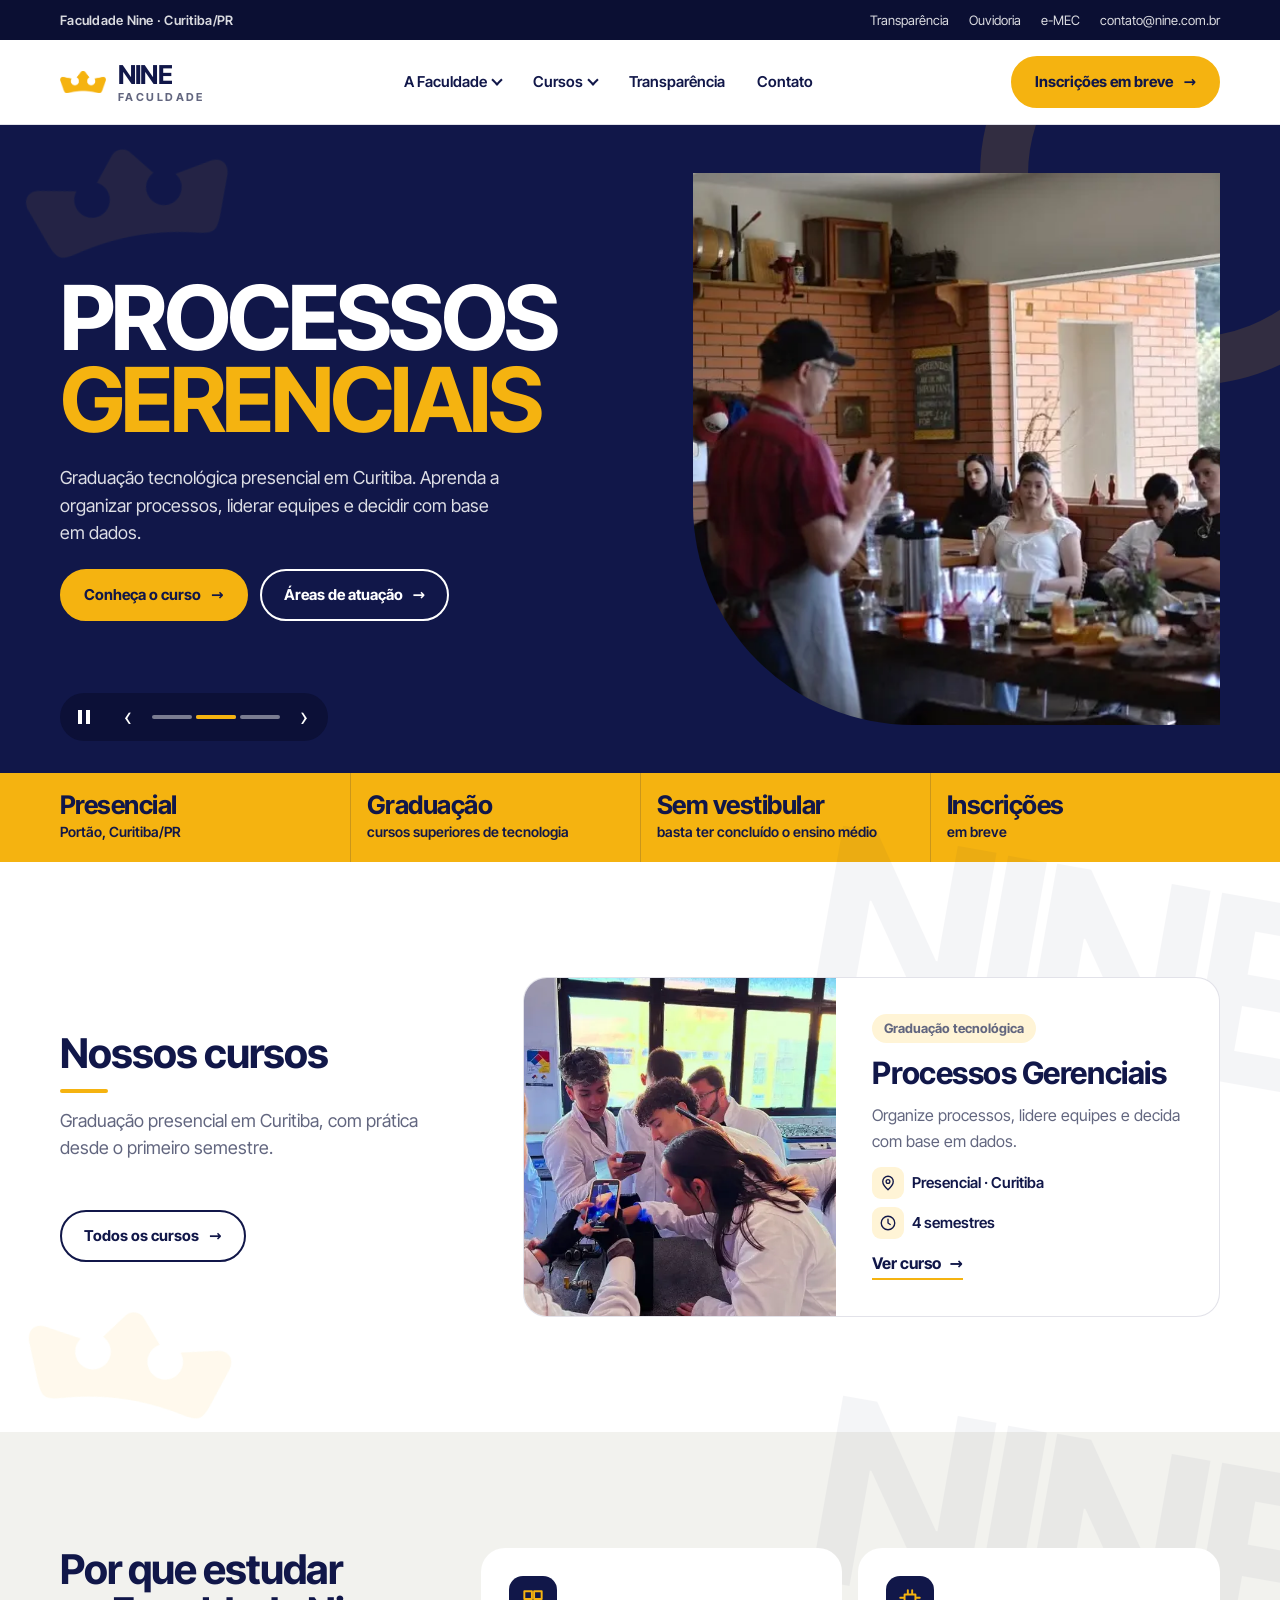
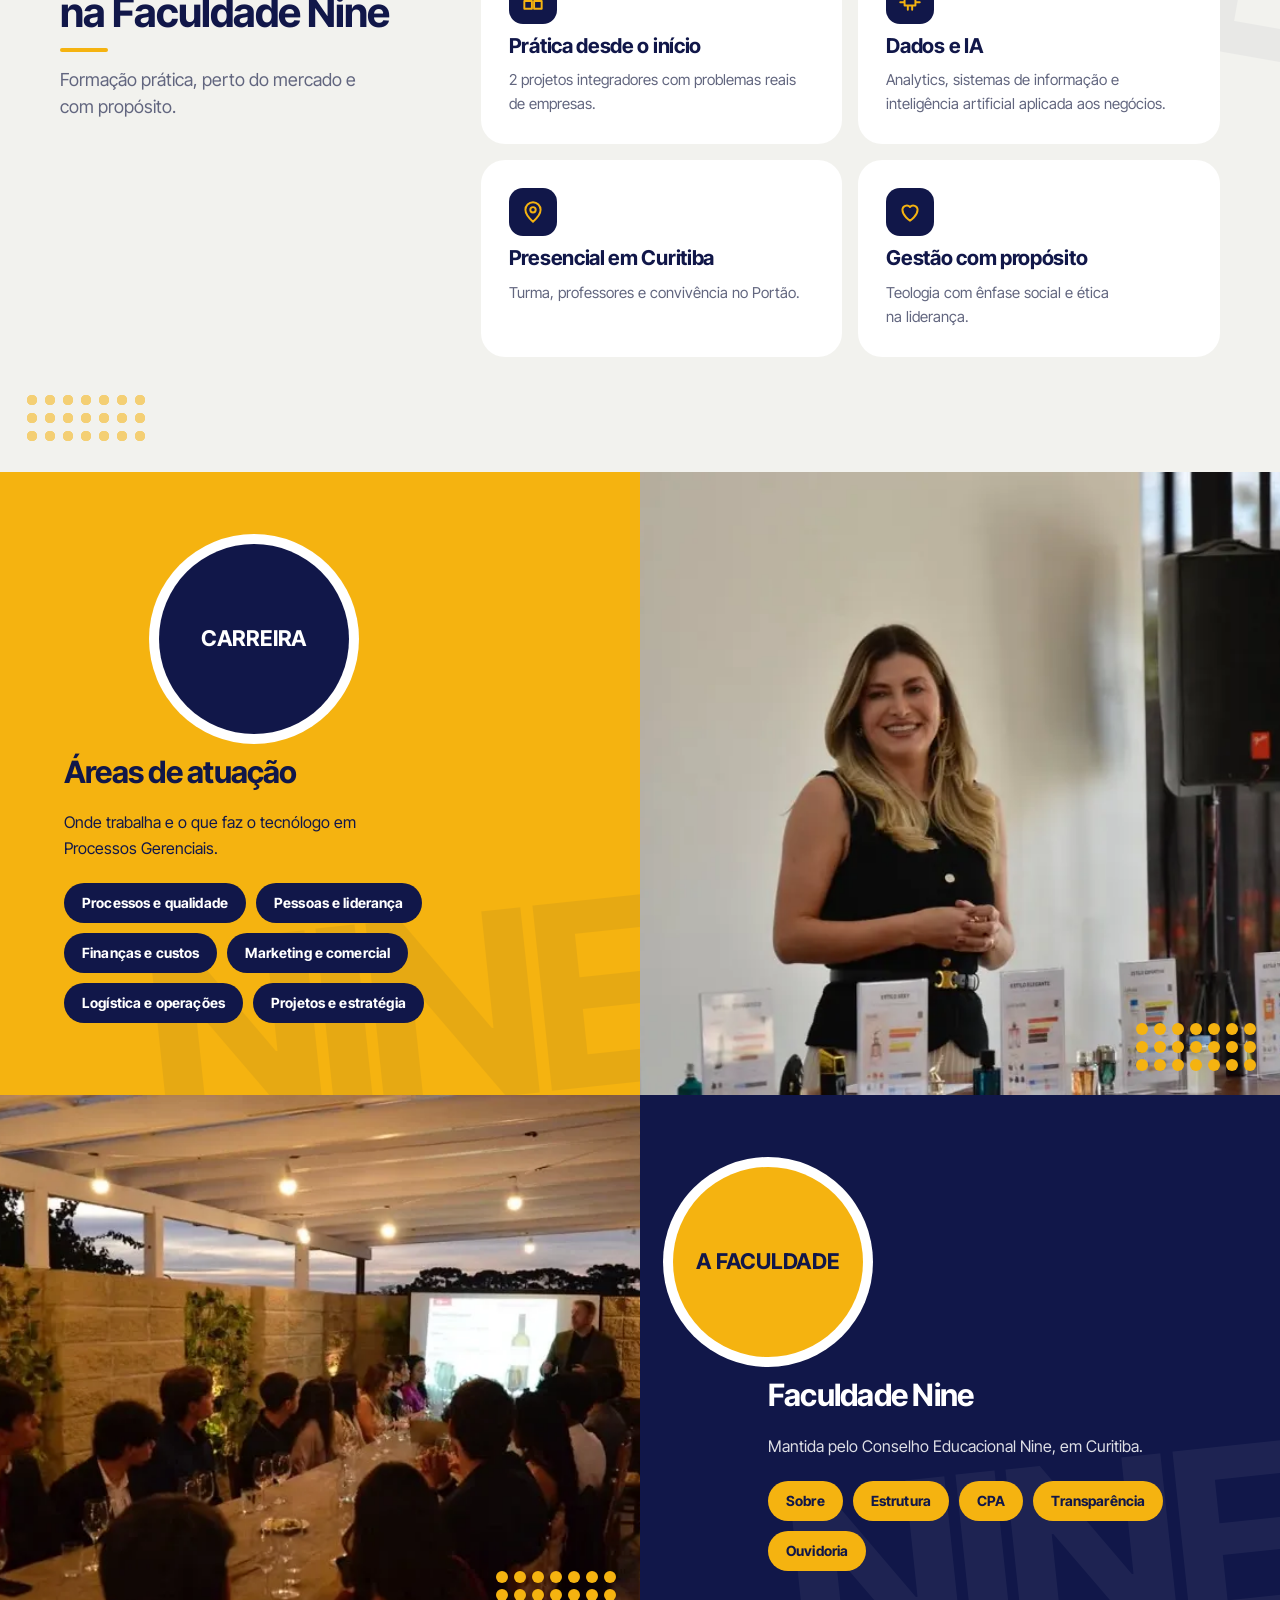
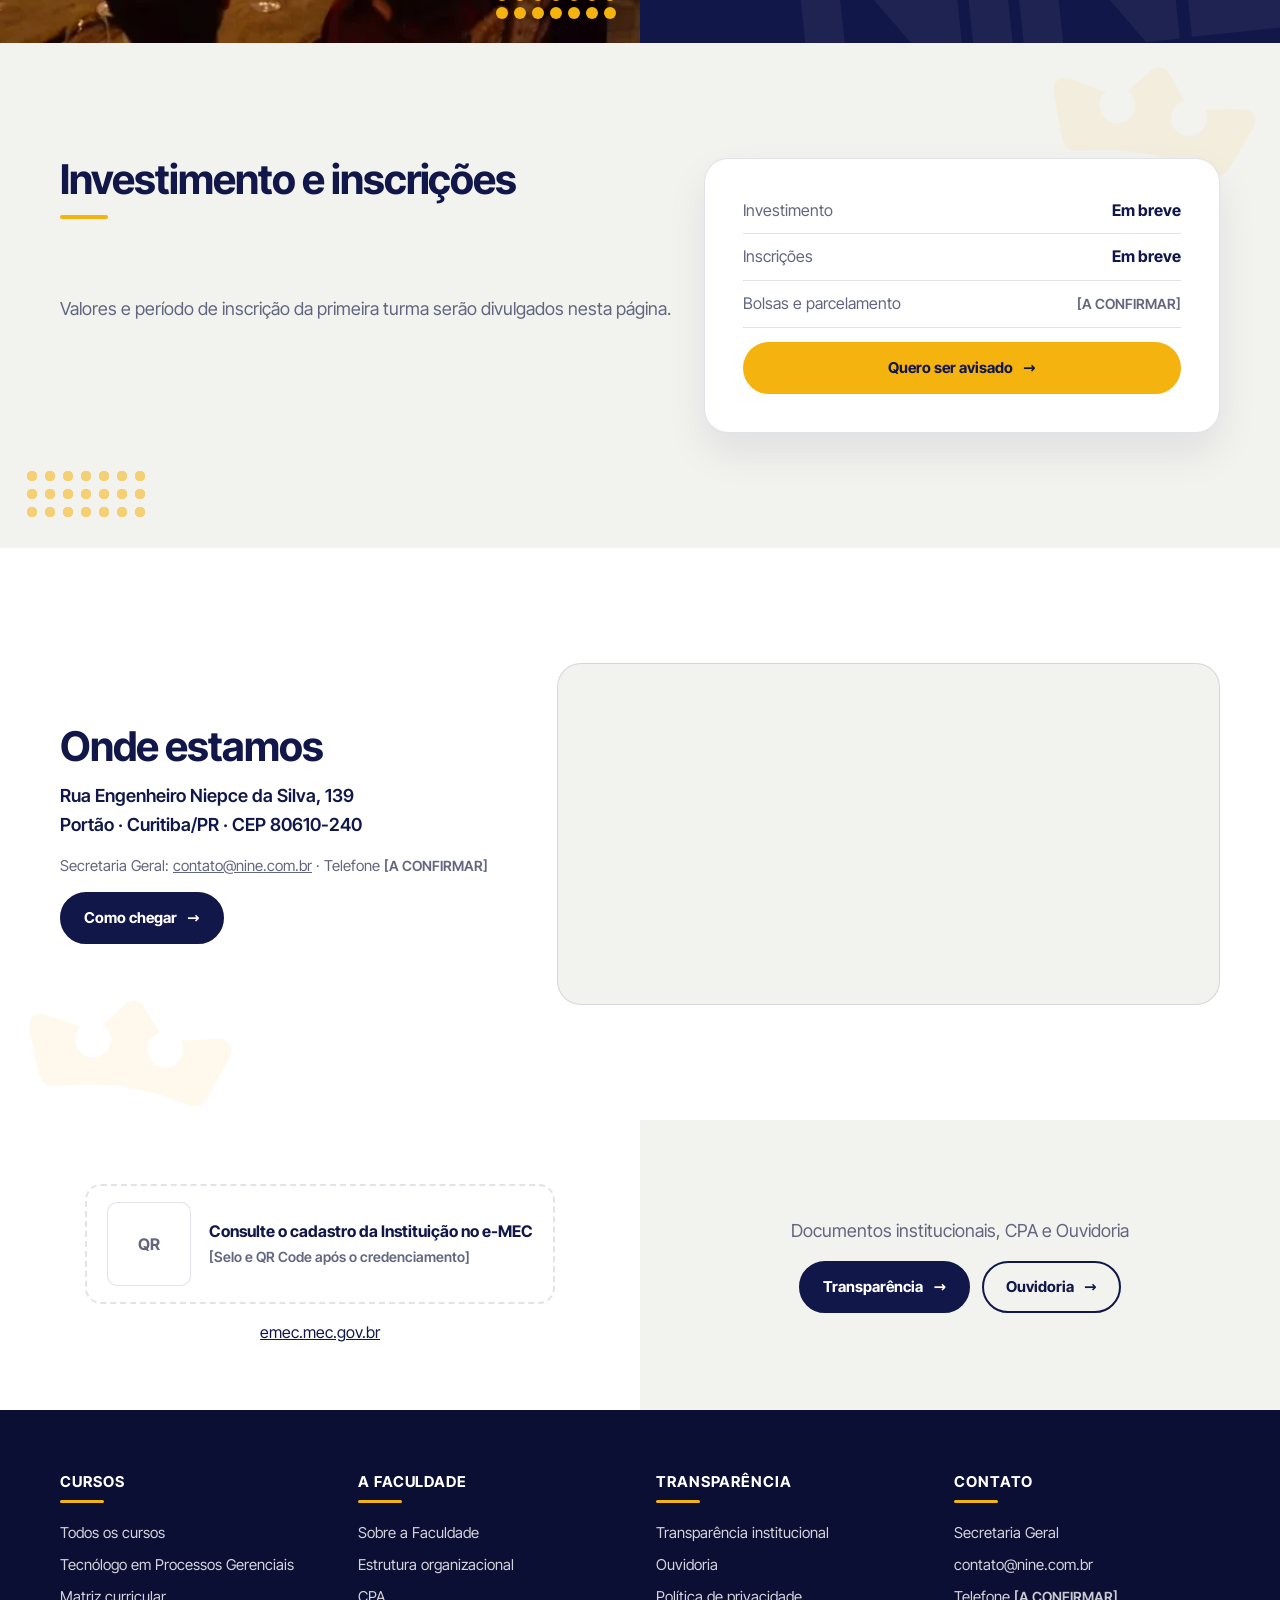
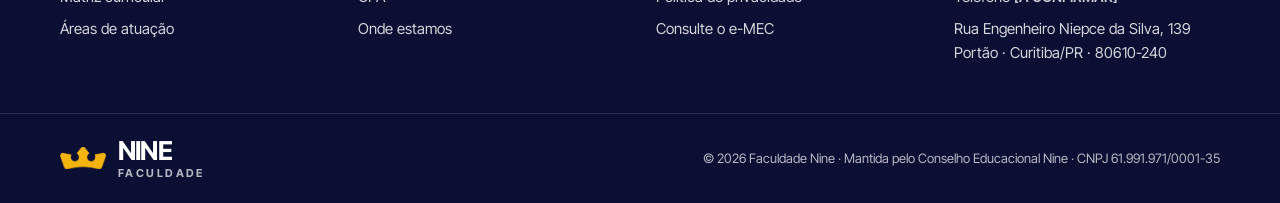
==== commit e8b34025: "Menu mobile: botão "Inscrições em breve" com espaçamento interno O estilo dos links do menu (.menu a" ====
--- a/index.html
+++ b/index.html
@@ -12,7 +12,7 @@
   <link rel="icon" type="image/png" href="/assets/logo/crown.png">
   <link rel="preload" as="font" type="font/woff2" href="/assets/fonts/inter-tight-latin.woff2" crossorigin>
   <script>document.documentElement.classList.add("js")</script>
-  <style id="css">:root{--navy:#111749;--navy-90:#1C2257;--navy-deep:#0B0F33;--gold:#F5B310;--gold-soft:#FFF4D6;--paper:#FAFAF7;--paper-2:#F2F2EE;--white:#FFFFFF;--ink:#111749;--ink-muted:#62667F;--line:rgba(17,23,73,.12);--font:"Inter Tight",system-ui,-apple-system,"Segoe UI",sans-serif;--fs-display:clamp(2.75rem,7vw,6rem);--fs-h1:clamp(2.25rem,4.6vw,4rem);--fs-h2:clamp(1.75rem,3.2vw,2.75rem);--fs-h3:clamp(1.125rem,1.6vw,1.375rem);--fs-body:clamp(1rem,1.05vw,1.0625rem);--fs-label:.8125rem;--max:1240px;--margin:clamp(16px,4vw,40px);--r:16px;--r-lg:24px;--r-pill:999px;--space:clamp(64px,9vw,120px);--header-h:84px}@font-face{font-family:"Inter Tight";font-style:normal;font-weight:400 700;font-display:swap;src:url("/assets/fonts/inter-tight-latin.woff2") format("woff2")}*,*::before,*::after{box-sizing:border-box}*{margin:0}html{scroll-behavior:smooth;scroll-padding-top:calc(var(--header-h) + 16px);overflow-y:scroll;-webkit-text-size-adjust:100%}body{font-family:var(--font);font-size:var(--fs-body);line-height:1.6;color:var(--ink);background:var(--white);-webkit-font-smoothing:antialiased;overflow-x:clip}img,svg,iframe{display:block;max-width:100%}ul,ol{list-style:none;padding:0}a{color:inherit}button,input,select,textarea{font:inherit;color:inherit}h1,h2,h3,h4{font-weight:700;letter-spacing:-0.025em;line-height:1.05;text-wrap:balance}h1{font-size:var(--fs-h1)}h2{font-size:var(--fs-h2)}h3{font-size:var(--fs-h3);line-height:1.2;letter-spacing:-0.015em}p{text-wrap:pretty}[hidden]{display:none !important}:focus{outline:2px solid var(--navy);outline-offset:3px}.is-dark :focus,.footer :focus,.topbar :focus,.menu :focus{outline-color:var(--gold)}@media (prefers-reduced-motion:reduce){html{scroll-behavior:auto}*,*::before,*::after{transition-duration:.01ms !important}}.sr-only{position:absolute;width:1px;height:1px;padding:0;margin:-1px;overflow:hidden;clip-path:inset(50%);white-space:nowrap;border:0}.a11y-bar a{position:absolute;left:16px;top:-100px;z-index:100;background:var(--navy);color:#fff;padding:12px 16px;border-radius:8px}.a11y-bar a:focus{top:16px}.noscript{padding:12px 16px;background:var(--navy);color:#fff;text-align:center}.container{width:100%;max-width:var(--max);margin-inline:auto;padding-inline:var(--margin)}.section{position:relative;padding-block:var(--space);overflow-x:clip}.section--tint{background:var(--paper-2)}.is-dark{background:var(--navy);color:#fff}.is-dark .lead,.is-dark p{color:rgba(255,255,255,.84)}.is-dark a{color:var(--gold)}.lead{font-size:clamp(1.0625rem,1.4vw,1.25rem);line-height:1.55;color:var(--ink-muted)}.note{font-size:.9375rem;color:var(--ink-muted)}.tbc{font-size:.875rem;font-weight:600;color:var(--ink-muted)}.is-dark .tbc,.footer .tbc{color:rgba(255,255,255,.78)}.head{display:grid;gap:14px;max-width:760px;margin-bottom:clamp(28px,4vw,48px)}.head h2::after,.h-small::after{content:"";display:block;width:48px;height:4px;margin-top:14px;border-radius:2px;background:var(--gold)}.head--center h2::after{margin-inline:auto}.h-small{margin-bottom:8px;font-size:1.25rem}.disc__meta span + span::before{content:"·";margin-right:6px}.head--center{margin-inline:auto;text-align:center;justify-items:center}.crown{display:inline-block;aspect-ratio:214 / 101;background:url("/assets/logo/crown.png") center / contain no-repeat}.section>.container{position:relative;z-index:1}.dots{position:absolute;z-index:2;display:grid;grid-template-columns:repeat(7,12px);gap:6px;pointer-events:none}.dots i{width:12px;height:12px;border-radius:50%;background:var(--gold)}.btn{display:inline-flex;align-items:center;justify-content:center;gap:10px;min-height:48px;padding:12px 22px;border-radius:var(--r-pill);border:2px solid var(--navy);background:var(--navy);color:#fff;font-weight:700;font-size:.9375rem;text-decoration:none;cursor:pointer;transition:background-color .2s,color .2s,border-color .2s}.btn:hover{background:var(--navy-90);border-color:var(--navy-90)}.btn--gold{background:var(--gold);border-color:var(--gold);color:var(--navy)}.btn--gold:hover{background:#FFC22E;border-color:#FFC22E}.btn--outline{background:transparent;color:var(--navy)}.btn--outline:hover{background:var(--navy);color:#fff}.is-dark .btn--outline,.hero .btn--outline{border-color:#fff;color:#fff}.is-dark .btn--outline:hover,.hero .btn--outline:hover{background:#fff;color:var(--navy)}.is-dark .btn--gold{color:var(--navy)}.btn-row{display:flex;flex-wrap:wrap;gap:12px}.pill{display:inline-flex;align-items:center;min-height:40px;padding:8px 18px;border-radius:var(--r-pill);background:var(--navy);color:#fff;font-size:.875rem;font-weight:700;text-decoration:none;letter-spacing:.01em}.pill:hover{background:var(--navy-90)}.pills{display:flex;flex-wrap:wrap;gap:10px}.split--gold .pill{background:var(--navy);color:#fff}.split--navy .pill{background:var(--gold);color:var(--navy)}.split--navy .pill:hover{background:#FFC22E}.topbar{background:var(--navy-deep);color:rgba(255,255,255,.85);font-size:.8125rem}.topbar .container{display:flex;justify-content:space-between;align-items:center;gap:16px;min-height:40px}.topbar ul{display:flex;flex-wrap:wrap;gap:4px 20px}.topbar a{text-decoration:none;color:rgba(255,255,255,.85)}.topbar a:hover{color:var(--gold)}.topbar__place{font-weight:600;letter-spacing:.02em}.header{position:sticky;top:0;z-index:50;background:rgba(255,255,255,.96);border-bottom:1px solid var(--line)}.header .container{display:flex;align-items:center;justify-content:space-between;gap:24px;min-height:var(--header-h)}.brand{display:flex;align-items:center;gap:12px;text-decoration:none;color:var(--navy)}.brand .crown{width:46px}.brand__name{display:grid;line-height:1}.brand__name b{font-size:1.625rem;font-weight:700;letter-spacing:-0.03em}.brand__name small{margin-top:4px;font-size:.6875rem;font-weight:700;letter-spacing:.22em;text-transform:uppercase;color:var(--ink-muted)}.brand__sep{width:1px;height:36px;background:var(--line)}.mainnav>ul{display:flex;align-items:center;gap:4px}.mainnav a,.mainnav summary{display:flex;align-items:center;gap:6px;padding:10px 14px;border-radius:10px;font-size:.9375rem;font-weight:600;text-decoration:none;color:var(--navy);cursor:pointer;list-style:none}.mainnav summary::-webkit-details-marker{display:none}.mainnav a:hover,.mainnav summary:hover{background:var(--paper-2)}.mainnav a[aria-current="page"]{box-shadow:inset 0 -3px 0 var(--gold);border-radius:10px 10px 0 0}.mainnav summary::after{content:"";width:8px;height:8px;border-right:2px solid currentColor;border-bottom:2px solid currentColor;transform:translateY(-2px) rotate(45deg)}.dd{position:relative}.dd[open] summary::after{transform:translateY(2px) rotate(-135deg)}.dd__panel{position:absolute;top:calc(100% + 10px);left:0;z-index:60;min-width:300px;padding:10px;background:#fff;border:1px solid var(--line);border-radius:var(--r);box-shadow:0 18px 40px rgba(17,23,73,.14)}.dd__panel a{padding:10px 12px;font-weight:500}.header__cta{flex:none}.burger{display:none;width:48px;height:48px;border:0;border-radius:12px;background:var(--navy);cursor:pointer;place-content:center;gap:6px}.burger span[aria-hidden]{display:block;width:20px;height:2px;background:#fff;border-radius:2px}.menu{position:fixed;inset:0;z-index:70;overflow-y:auto;background:var(--navy);color:#fff;padding:88px var(--margin) 40px}.menu__close{position:absolute;top:18px;right:var(--margin);width:48px;height:48px;border-radius:12px;border:1px solid rgba(255,255,255,.3);background:none;color:#fff;font-size:1.75rem;cursor:pointer}.menu a{display:block;padding:10px 0;font-size:1.375rem;font-weight:700;text-decoration:none}.menu .menu__sub a{padding:6px 0 6px 16px;font-size:1.0625rem;font-weight:500;color:rgba(255,255,255,.85)}.menu .btn{margin-top:24px}@media (max-width:1100px){.mainnav,.header__cta{display:none}.burger{display:grid}.brand__sep,.topbar__place{display:none}}.hero{position:relative;overflow:hidden;background:var(--navy);color:#fff;isolation:isolate}.hero .container{display:grid;grid-template-columns:1.05fr .95fr;align-items:center;gap:clamp(24px,4vw,56px);min-height:clamp(520px,72vh,680px);padding-block:48px}.hero__text{display:grid;gap:22px;position:relative;z-index:2}.hero__title{font-size:var(--fs-display);line-height:.92;letter-spacing:-0.04em;text-transform:uppercase}.hero__title span{display:block;color:var(--gold)}.hero .lead{color:rgba(255,255,255,.86);max-width:46ch}.hero__media{position:relative;align-self:stretch}.hero__img{position:absolute;inset:0 0 0 0;border-radius:0 0 0 220px;overflow:hidden}.hero__img img{width:100%;height:100%;object-fit:cover}.hero__ring{position:absolute;right:-120px;top:-160px;width:420px;height:420px;border-radius:50%;border:48px solid rgba(245,179,16,.14);z-index:-1}@media (max-width:900px){.hero .container{grid-template-columns:1fr;min-height:0;padding-bottom:0}.hero__media{min-height:300px;margin-inline:calc(var(--margin) * -1)}.hero__img{border-radius:120px 0 0 0}}.facts-bar{background:var(--gold);color:var(--navy)}.facts-bar ul{display:grid;grid-template-columns:repeat(4,1fr)}.facts-bar li{padding:18px 16px;display:grid;gap:2px;border-left:1px solid rgba(17,23,73,.18)}.facts-bar li:first-child{border-left:0;padding-left:0}.facts-bar b{font-size:clamp(1.25rem,2vw,1.625rem);letter-spacing:-0.02em;line-height:1.1}.facts-bar span{font-size:.875rem;font-weight:600}@media (max-width:900px){.facts-bar ul{grid-template-columns:1fr 1fr}.facts-bar li:nth-child(3){border-left:0;padding-left:0}.facts-bar li:nth-child(n+3){border-top:1px solid rgba(17,23,73,.18)}}.carousel__track{display:grid}.slide{grid-area:1 / 1;opacity:0;visibility:hidden;transition:opacity .8s ease,visibility 0s .8s}.slide.is-active{opacity:1;visibility:visible;transition:opacity .8s ease}.carousel:not(.is-ready) .slide:not(.is-active) .hero__img{display:none}.slide:not(.is-active) .hero__img img,.slide:not(.is-active) .hero__text>*{animation:none}.carousel__ctrl{position:absolute;z-index:3;left:0;right:0;bottom:clamp(16px,3vw,32px);max-width:var(--max);margin-inline:auto;padding-inline:var(--margin);pointer-events:none}.carousel__ctrl>div{display:inline-flex;align-items:center;gap:4px;padding:4px;border-radius:var(--r-pill);background:rgba(11,15,51,.78);pointer-events:auto}html:not(.js) .carousel__ctrl{display:none}.carousel__btn{display:grid;place-items:center;width:40px;height:40px;border:0;border-radius:50%;background:transparent;color:#fff;font:inherit;font-size:1.625rem;line-height:1;cursor:pointer;transition:background-color .2s}.carousel__btn:hover{background:rgba(255,255,255,.16)}.carousel__play::before{content:"";width:12px;height:14px;border-inline:4px solid #fff;box-sizing:border-box}.carousel.is-stopped .carousel__play::before{width:0;height:0;border:0;border-block:8px solid transparent;border-left:13px solid #fff;margin-left:3px}.carousel__dot{position:relative;width:40px;height:40px;border:0;background:none;cursor:pointer}.carousel__dot::before,.carousel__dot::after{content:"";position:absolute;left:0;right:0;top:50%;height:4px;margin-top:-2px;border-radius:4px;background:rgba(255,255,255,.45)}.carousel__dot::after{background:var(--gold);transform:scaleX(0);transform-origin:left}.carousel__dot[aria-current]::after{transform:none}.js .carousel:not(.is-stopped) .carousel__dot[aria-current]::after{animation:slide-time 7s linear}.carousel:hover .carousel__dot::after,.carousel:focus-within .carousel__dot::after{animation-play-state:paused}@keyframes slide-time{from{transform:scaleX(0)}}@media (max-width:900px){.carousel .hero__media{min-height:320px}}.courses{display:grid;grid-template-columns:minmax(0,.8fr) minmax(0,1.4fr);gap:clamp(24px,5vw,72px);align-items:center}.courses__intro{display:grid;justify-items:start}.courses__list{display:grid;gap:20px}.course-card{position:relative;display:grid;grid-template-columns:minmax(0,.9fr) minmax(0,1.1fr);overflow:hidden;border-radius:var(--r-lg);background:#fff;border:1px solid var(--line);transition:transform .35s cubic-bezier(.2,.7,.2,1),box-shadow .35s}.course-card:hover{transform:translateY(-4px);box-shadow:0 18px 36px rgba(17,23,73,.12)}.course-card:focus-within{outline:3px solid var(--navy);outline-offset:3px}.course-card__photo{position:relative;min-height:260px;overflow:hidden}.course-card__photo img{position:absolute;inset:0;width:100%;height:100%;object-fit:cover;transition:transform 1.2s cubic-bezier(.2,.7,.2,1)}.course-card:hover .course-card__photo img{transform:scale(1.06)}.course-card__body{display:grid;align-content:center;gap:12px;padding:clamp(22px,3vw,36px)}.course-card__grau{justify-self:start;padding:4px 12px;border-radius:var(--r-pill);background:var(--gold-soft);font-size:.8125rem;font-weight:700;color:var(--navy)}.course-card h3{font-size:clamp(1.5rem,2.4vw,2rem)}.course-card h3 a{color:var(--navy);text-decoration:none}.course-card h3 a::after{content:"";position:absolute;inset:0}.course-card p{color:var(--ink-muted)}.course-card__meta{display:flex;flex-wrap:wrap;gap:8px 20px;font-size:.9375rem;font-weight:600;color:var(--navy)}.course-card__meta li{display:flex;align-items:center;gap:8px}.course-card__meta .icon{width:32px;height:32px;border-radius:9px}.course-card__meta .icon svg{width:18px;height:18px}.course-card__go{justify-self:start;display:inline-flex;gap:8px;padding-bottom:2px;border-bottom:2px solid var(--gold);font-weight:700;color:var(--navy)}.course-card__go::after{content:"→";transition:transform .25s}.course-card:hover .course-card__go::after{transform:translateX(4px)}.courses__list--page .course-card__photo{min-height:320px}@media (max-width:900px){.courses,.course-card{grid-template-columns:1fr}.course-card__photo{min-height:220px}}.statement{display:grid;grid-template-columns:1fr 1.6fr;gap:clamp(24px,5vw,72px);align-items:start}.statement h2{font-size:clamp(1.5rem,2.6vw,2.25rem);text-transform:uppercase;letter-spacing:-0.01em;line-height:1.1}.statement h2::after{content:"";display:block;width:56px;height:4px;margin-top:18px;border-radius:4px;background:var(--gold)}.statement .prose{display:grid;gap:14px;color:var(--ink-muted)}.statement .prose strong{color:var(--navy)}@media (max-width:800px){.statement{grid-template-columns:1fr}}.split{position:relative;display:grid;grid-template-columns:1fr 1fr;min-height:380px}.split__photo{position:relative;overflow:hidden}.split__photo img{position:absolute;inset:0;width:100%;height:100%;object-fit:cover}.split__photo .dots{right:24px;bottom:24px}.split__body{position:relative;display:grid;align-content:center;gap:22px;padding:clamp(40px,6vw,72px) clamp(24px,5vw,72px) clamp(40px,6vw,72px) clamp(96px,10vw,150px)}.split--navy .split__body{background:var(--navy);color:#fff}.split--gold .split__body{background:var(--gold);color:var(--navy)}.split--paper .split__body{background:var(--paper-2)}.split__body p{max-width:52ch}.split--navy .split__body p{color:rgba(255,255,255,.86)}.seal{position:absolute;left:0;top:50%;z-index:3;transform:translate(-50%,-50%);display:grid;place-items:center;width:clamp(150px,15vw,190px);aspect-ratio:1;padding:20px;border-radius:50%;background:var(--gold);color:var(--navy);text-align:center;box-shadow:0 0 0 10px #fff;isolation:isolate;font-size:clamp(1.125rem,1.7vw,1.5rem);font-weight:700;line-height:1;letter-spacing:-0.01em;text-transform:uppercase}.split .split__body .seal{color:var(--navy)}.split--gold .split__body .seal{background:var(--navy);color:#fff}.split--rev .split__photo{order:2}.split--rev .split__body{padding:clamp(40px,6vw,72px) clamp(96px,10vw,150px) clamp(40px,6vw,72px) clamp(24px,5vw,72px)}.split--rev .seal{left:auto;right:0;transform:translate(50%,-50%)}.split h2{font-size:clamp(1.5rem,2.4vw,2rem)}@media (max-width:900px){.split{grid-template-columns:1fr}.split__photo{min-height:260px}.split--rev .split__photo{order:0}.split__body,.split--rev .split__body{padding:96px var(--margin) 48px}.seal,.split--rev .seal{left:50%;right:auto;top:0;transform:translate(-50%,-50%);width:140px}}.grid{display:grid;gap:16px}.grid--2{grid-template-columns:repeat(2,minmax(0,1fr))}.grid--3{grid-template-columns:repeat(3,minmax(0,1fr))}.grid--4{grid-template-columns:repeat(4,minmax(0,1fr))}.card{position:relative;display:grid;align-content:start;gap:10px;padding:clamp(20px,2.4vw,28px);background:#fff;border:1px solid var(--line);border-radius:var(--r-lg)}.section--tint .card{border-color:transparent}.card h3{color:var(--navy)}.card p{color:var(--ink-muted);font-size:.9375rem}.tags{display:flex;flex-wrap:wrap;gap:6px;margin-top:4px}.tags li{padding:4px 10px;border-radius:var(--r-pill);background:var(--paper-2);font-size:.8125rem;font-weight:600;color:var(--navy)}@media (max-width:1000px){.grid--4{grid-template-columns:repeat(2,minmax(0,1fr))}.grid--3{grid-template-columns:repeat(2,minmax(0,1fr))}}@media (max-width:640px){.grid--2,.grid--3,.grid--4{grid-template-columns:1fr}}.soon{display:grid;grid-template-columns:1.2fr 1fr;gap:24px;align-items:stretch}.soon__box{display:grid;gap:14px;align-content:start;padding:clamp(24px,3vw,40px);border-radius:var(--r-lg);background:#fff;color:var(--navy)}@media (max-width:800px){.soon{grid-template-columns:1fr}}.place{display:grid;grid-template-columns:1fr 1.4fr;gap:24px;align-items:stretch}.place__info{display:grid;gap:14px;align-content:center}.place__info address{font-style:normal;font-size:1.125rem;font-weight:600;color:var(--navy)}.map{min-height:340px;border-radius:var(--r-lg);overflow:hidden;border:1px solid var(--line);background:var(--paper-2)}.map iframe{width:100%;height:100%;min-height:340px;border:0}@media (max-width:800px){.place{grid-template-columns:1fr}}.emec-band{display:grid;grid-template-columns:1fr 1fr}.emec-band>div{display:grid;gap:16px;justify-items:center;align-content:center;padding:clamp(40px,6vw,64px) var(--margin);text-align:center}.emec-band>div + div{background:var(--paper-2)}.emec-card{display:flex;align-items:center;gap:18px;padding:16px 20px;border:2px dashed var(--line);border-radius:var(--r);text-align:left}.emec-qr{flex:none;display:grid;place-items:center;width:84px;height:84px;border-radius:10px;background:#fff;border:1px solid var(--line);font-weight:700;color:var(--ink-muted)}@media (max-width:800px){.emec-band{grid-template-columns:1fr}}.page-hero{position:relative;overflow:hidden;background:var(--navy);color:#fff;isolation:isolate}.page-hero__bg{position:absolute;inset:0;z-index:-2}.page-hero__bg img{width:100%;height:100%;object-fit:cover}.page-hero::before{content:"";position:absolute;inset:0;z-index:-1;background:linear-gradient(90deg,rgba(11,15,51,.94) 0%,rgba(11,15,51,.82) 45%,rgba(11,15,51,.35) 100%)}.page-hero .container{display:grid;gap:18px;padding-block:clamp(56px,8vw,104px)}.crumbs{font-size:.875rem;color:rgba(255,255,255,.8)}.crumbs a{color:rgba(255,255,255,.9)}.page-hero h1{max-width:18ch}.page-hero .lead{max-width:58ch;color:rgba(255,255,255,.86)}.course-layout{display:grid;grid-template-columns:minmax(0,1fr) 340px;gap:clamp(24px,4vw,56px);align-items:start}.aside-box{position:sticky;top:calc(var(--header-h) + 24px);display:grid;gap:14px;padding:24px;border-radius:var(--r-lg);background:#fff;border:1px solid var(--line);box-shadow:0 20px 40px rgba(17,23,73,.08)}.aside-box h2{font-size:1.25rem}.aside-box dl{display:grid;gap:10px}.aside-box dl div{display:flex;justify-content:space-between;gap:12px;padding-bottom:10px;border-bottom:1px solid var(--line);font-size:.9375rem}.aside-box dt{color:var(--ink-muted)}.aside-box dd{margin:0;font-weight:700;text-align:right}@media (max-width:1000px){.course-layout{grid-template-columns:1fr}.aside-box{position:static}}.prose{display:grid;gap:16px;max-width:70ch}.prose h2{margin-top:8px}.quote{padding:20px 24px;border-left:4px solid var(--gold);border-radius:0 var(--r) var(--r) 0;background:var(--paper-2);color:var(--navy)}.quote cite{display:block;margin-top:10px;font-size:.875rem;font-style:normal;color:var(--ink-muted)}.disc{display:grid;grid-template-columns:repeat(2,minmax(0,1fr));gap:12px;padding:0 24px 24px}.disc li{display:grid;gap:8px;align-content:start;padding:18px;border-radius:var(--r);background:var(--paper-2)}.disc h3{font-size:1.0625rem}.disc__meta{display:flex;flex-wrap:wrap;gap:6px;font-size:.75rem;font-weight:700;letter-spacing:.04em;text-transform:uppercase;color:var(--ink-muted)}.disc__do{font-size:.9375rem;color:var(--navy)}.disc__do b{display:block;font-size:.75rem;letter-spacing:.08em;text-transform:uppercase;color:var(--ink-muted)}@media (max-width:700px){.disc{grid-template-columns:1fr;padding:0 16px 16px}}.steps{display:grid;grid-template-columns:repeat(4,minmax(0,1fr));gap:16px;counter-reset:s}.steps li{display:grid;gap:10px;align-content:start;padding:24px;border-radius:var(--r-lg);background:var(--navy-90);color:#fff}.steps b{display:grid;place-items:center;width:44px;height:44px;border-radius:50%;background:var(--gold);color:var(--navy);font-size:1.125rem}.steps h3{color:#fff}.steps p{color:rgba(255,255,255,.8);font-size:.9375rem}@media (max-width:1000px){.steps{grid-template-columns:repeat(2,minmax(0,1fr))}}@media (max-width:600px){.steps{grid-template-columns:1fr}}.facts{display:grid;grid-template-columns:repeat(2,minmax(0,1fr));gap:0 32px}.fact{padding:16px 0;border-top:1px solid var(--line)}.fact dt{font-size:var(--fs-label);font-weight:700;letter-spacing:.08em;text-transform:uppercase;color:var(--ink-muted)}.fact dd{margin:4px 0 0;font-weight:600;color:var(--navy)}.is-dark .fact{border-top-color:rgba(255,255,255,.16)}.is-dark .fact dt{color:var(--gold)}.is-dark .fact dd{color:#fff}@media (max-width:640px){.facts{grid-template-columns:1fr}}.faq{border-top:1px solid var(--line)}.faq details{border-bottom:1px solid var(--line);overflow:hidden}.faq summary{display:flex;justify-content:space-between;align-items:center;gap:20px;padding:20px 0;cursor:pointer;list-style:none;font-size:1.0625rem;font-weight:700;color:var(--navy)}.faq summary::-webkit-details-marker{display:none}.faq summary::after{content:"+";flex:none;display:grid;place-items:center;width:32px;height:32px;border-radius:50%;background:var(--gold);color:var(--navy);font-weight:600}.faq details[open] summary::after{content:"−";background:var(--navy);color:#fff}.faq details>div{padding:0 48px 20px 0;color:var(--ink-muted)}.docs{border-top:1px solid var(--line)}.doc{display:grid;grid-template-columns:minmax(0,1fr) auto 170px;gap:8px 24px;align-items:center;padding:18px 0;border-bottom:1px solid var(--line)}.doc h3{font-size:1.0625rem}.doc h3 a{color:var(--navy);text-decoration-color:var(--gold);text-decoration-thickness:2px;text-underline-offset:4px}.doc__main p{margin-top:2px;font-size:.9375rem;color:var(--ink-muted)}.doc__date{font-size:.875rem;color:var(--ink-muted);text-align:right}.status{justify-self:start;padding:6px 12px;border-radius:var(--r-pill);font-size:.8125rem;font-weight:700;white-space:nowrap}.status--publicado{background:var(--navy);color:#fff}.status--em-aprovacao{background:var(--gold-soft);color:#6B4E00}.status--a-publicar,.status--sem-registro{background:var(--paper-2);color:var(--ink-muted)}@media (max-width:760px){.doc{grid-template-columns:1fr}.doc__date{text-align:left}}.timeline{display:grid;grid-template-columns:repeat(4,minmax(0,1fr));gap:16px}.timeline li{padding:22px;border-radius:var(--r-lg);background:var(--navy-90)}.timeline b{display:block;margin-bottom:8px;font-size:1.125rem;color:var(--gold)}.timeline p{color:rgba(255,255,255,.82);font-size:.9375rem}@media (max-width:1000px){.timeline{grid-template-columns:repeat(2,minmax(0,1fr))}}@media (max-width:600px){.timeline{grid-template-columns:1fr}}.form{display:grid;gap:18px}.form fieldset{display:grid;grid-template-columns:1fr 1fr;gap:16px;min-width:0;margin:0;padding:0;border:0}.form legend{grid-column:1 / -1;padding-bottom:4px;font-size:var(--fs-label);font-weight:700;letter-spacing:.1em;text-transform:uppercase;color:var(--gold)}.field{display:grid;gap:6px;align-content:start}.field--full{grid-column:1 / -1}.field label{font-size:.9375rem;font-weight:600}.field .opt{font-weight:400;opacity:.75}.field input:not([type="checkbox"]),.field select,.field textarea{width:100%;min-height:50px;padding:12px 14px;border-radius:12px;border:1px solid rgba(255,255,255,.25);background:var(--navy-90);color:#fff}.form--light .field input:not([type="checkbox"]),.form--light .field select,.form--light .field textarea{border-color:var(--line);background:#fff;color:var(--navy)}.form--light legend{color:var(--navy)}.field select option{color:var(--navy);background:#fff}.field--check{display:flex;gap:12px;align-items:flex-start}.field--check input{width:22px;height:22px;margin-top:2px;flex:none;accent-color:var(--gold)}.field--hp{display:none}.form__status:not(:empty){padding:12px 16px;border-radius:12px;background:rgba(255,255,255,.1)}.form--light .form__status:not(:empty){background:var(--paper-2)}@media (max-width:640px){.form fieldset{grid-template-columns:1fr}}.footer{background:var(--navy-deep);color:rgba(255,255,255,.82);font-size:.9375rem}.footer__cols{display:grid;grid-template-columns:repeat(4,minmax(0,1fr));gap:32px;padding-block:64px 48px}.footer h2{margin-bottom:18px;font-size:.9375rem;text-transform:uppercase;letter-spacing:.06em;color:#fff}.footer h2::after{content:"";display:block;width:44px;height:3px;margin-top:10px;border-radius:3px;background:var(--gold)}.footer li + li{margin-top:8px}.footer a{color:rgba(255,255,255,.82);text-decoration:none}.footer a:hover{color:var(--gold);text-decoration:underline}.footer address{font-style:normal}.footer__bottom{border-top:1px solid rgba(255,255,255,.12)}.footer__bottom .container{display:flex;flex-wrap:wrap;justify-content:space-between;align-items:center;gap:16px;padding-block:24px;font-size:.8125rem;color:rgba(255,255,255,.7)}.footer .brand{color:#fff}.footer .brand__name small{color:rgba(255,255,255,.7)}@media (max-width:900px){.footer__cols{grid-template-columns:1fr 1fr}}@media (max-width:520px){.footer__cols{grid-template-columns:1fr}}.wm{position:absolute;z-index:0;pointer-events:none}.wm--crown{width:clamp(140px,16vw,220px);aspect-ratio:214 / 101;background:url("/assets/logo/crown.png") center / contain no-repeat;opacity:.08}.wm--nine::before{content:"NINE"}.wm--nine{font-size:clamp(7rem,20vw,17rem);font-weight:700;line-height:.78;letter-spacing:-0.05em;color:var(--navy);opacity:.04;white-space:nowrap}.wm--dots{width:126px;height:54px;background:radial-gradient(circle at 6px 6px,var(--gold) 5px,transparent 5.5px) 0 0 / 18px 18px;opacity:.55}.is-dark .wm--nine,.page-hero .wm--nine,.split--navy .wm--nine{color:#fff;opacity:.05}.split--gold .wm--nine{color:var(--navy);opacity:.06}.is-dark .wm--crown{opacity:.12}.p-tl{top:24px;left:2%;--rot:-10deg}.p-tr{top:24px;right:2%;--rot:10deg}.p-bl{bottom:24px;left:2%;--rot:8deg}.p-br{bottom:-12px;right:-2%;--rot:-6deg}.wm{transform:rotate(var(--rot,0deg))}.wm--dots{--rot:0deg}.wm--nine.p-tr{top:0;right:-4%}.wm--nine.p-br{bottom:-3%;right:-4%}.split__body>.wm{z-index:0}.split__body>:not(.wm){position:relative;z-index:1}.hero>.wm,.page-hero>.wm{z-index:0}.hero .container,.page-hero .container{position:relative;z-index:1}@media (max-width:760px){.wm--crown{width:110px}.wm--dots{width:90px;height:36px}}.plain{display:grid;gap:12px}.plain li{padding-left:18px;border-left:3px solid var(--gold)}.plain b{color:var(--navy)}.is-dark .plain b{color:#fff}.plain--cols{grid-template-columns:repeat(2,minmax(0,1fr));gap:18px 32px;margin-bottom:20px}@media (max-width:700px){.plain--cols{grid-template-columns:1fr}}.soon__box dl{display:grid;gap:10px}.soon__box dl div{display:flex;justify-content:space-between;gap:12px;padding-bottom:10px;border-bottom:1px solid var(--line)}.soon__box dt{color:var(--ink-muted)}.soon__box dd{margin:0;font-weight:700;text-align:right}.soon__box .tbc{color:var(--ink-muted)}.section--tint .soon__box{border:1px solid var(--line);box-shadow:0 20px 40px rgba(17,23,73,.08)}:focus:not(:focus-visible){outline-color:transparent}.faq summary:focus-visible{outline-offset:-3px;border-radius:8px}.prose .head{margin-bottom:4px}.form-wrap{max-width:880px}.timeline + .note,.grid + .note{margin-top:20px}.icon{display:inline-grid;place-items:center;flex:none;width:48px;height:48px;border-radius:14px;background:var(--gold-soft);color:var(--navy)}.icon svg{width:26px;height:26px}.is-dark .icon,.split--navy .icon{background:rgba(245,179,16,.16);color:var(--gold)}.meta{display:flex;flex-wrap:wrap;gap:10px 28px;margin-top:4px;font-weight:600}.meta li{display:flex;align-items:center;gap:10px}.meta .icon{width:36px;height:36px;border-radius:10px;background:rgba(255,255,255,.12);color:var(--gold)}.meta .icon svg{width:20px;height:20px}.page-hero--course .container{padding-bottom:clamp(72px,9vw,120px)}@media (min-width:1001px){.aside-box--float{margin-top:calc(var(--space) * -1 - 120px)}}.tabs__list{display:flex;flex-wrap:wrap;gap:8px;margin-bottom:20px}.tabs__list [role="tab"]{min-height:44px;padding:10px 20px;border-radius:var(--r-pill);border:1px solid var(--line);background:#fff;font-weight:700;color:var(--navy);cursor:pointer;transition:background-color .25s,color .25s,border-color .25s,transform .25s}.tabs__list [role="tab"]:hover{border-color:var(--navy);transform:translateY(-1px)}.tabs__list [role="tab"][aria-selected="true"]{background:var(--navy);border-color:var(--navy);color:#fff}.tabs__panel{border-radius:var(--r-lg);background:#fff;border:1px solid var(--line);padding:24px}.tabs__panel + .tabs__panel{margin-top:16px}.js .tabs__panel + .tabs__panel{margin-top:0}.tabs__panel.is-active{animation:panel-in .45s cubic-bezier(.2,.7,.2,1)}@keyframes panel-in{from{opacity:0;transform:translateY(10px)}}.tabs__count{margin-bottom:14px;font-size:.875rem;font-weight:700;color:var(--ink-muted)}.tabs__panel .disc{padding:0}.tabs--v{display:grid;grid-template-columns:300px minmax(0,1fr);gap:20px;align-items:start}.tabs--v .tabs__list{flex-direction:column;flex-wrap:nowrap;margin:0}.tabs--v [role="tab"]{justify-content:flex-start;text-align:left;border-radius:12px;display:flex;align-items:center}.tabs--v [role="tab"]::after{content:"›";margin-left:auto;font-size:1.25rem;line-height:1}.tabs--v .tabs__panel{display:grid;gap:12px;align-content:start;min-height:100%;background:var(--paper-2);border:0;padding:clamp(24px,3vw,36px)}.tabs--v .tabs__panel h4{margin-top:6px;font-size:.8125rem;letter-spacing:.08em;text-transform:uppercase;color:var(--ink-muted)}.tabs--v .tabs__panel .tags li{background:#fff}@media (max-width:900px){.tabs--v{grid-template-columns:1fr}.tabs--v .tabs__list{flex-direction:row;flex-wrap:wrap}.tabs--v [role="tab"]::after{content:none}}.head-row{display:flex;flex-wrap:wrap;align-items:end;justify-content:space-between;gap:16px;margin-bottom:clamp(28px,4vw,48px)}.head-row .head{margin-bottom:0}.journey{position:relative;display:grid;grid-template-columns:repeat(4,minmax(0,1fr));gap:24px}.journey::before{content:"";position:absolute;top:24px;left:24px;right:24px;height:2px;background:rgba(255,255,255,.18)}.journey li{position:relative;display:grid;gap:10px;align-content:start}.journey .icon{width:48px;height:48px;border-radius:50%;background:var(--gold);color:var(--navy);box-shadow:0 0 0 8px var(--navy)}.journey h3{margin-top:8px;color:#fff}@media (max-width:800px){.journey{grid-template-columns:1fr}.journey::before{top:24px;bottom:24px;left:24px;right:auto;width:2px;height:auto}.journey li{grid-template-columns:48px 1fr;column-gap:16px}.journey li>:not(.icon){grid-column:2}.journey h3{margin-top:0}}.band-gold{background:var(--gold);color:var(--navy)}.band-gold .head h2::after{background:var(--navy)}.why{display:grid;grid-template-columns:1fr 2fr;gap:clamp(24px,4vw,56px);align-items:start}.why__grid{display:grid;grid-template-columns:repeat(2,minmax(0,1fr));gap:16px}.why__grid .card{border:0}.why__grid .icon{background:var(--navy);color:var(--gold)}@media (max-width:900px){.why{grid-template-columns:1fr}}@media (max-width:560px){.why__grid{grid-template-columns:1fr}}.stats{position:relative;overflow-x:clip;padding-block:clamp(40px,6vw,64px)}.stats__list{position:relative;z-index:1;display:grid;grid-template-columns:repeat(4,minmax(0,1fr));gap:16px}.stats__list li{display:grid;gap:4px;padding-left:18px;border-left:3px solid var(--navy)}.stats__list b{font-size:clamp(2.25rem,4.5vw,3.5rem);line-height:1;letter-spacing:-0.04em;font-variant-numeric:tabular-nums}.stats__list span{font-weight:600}@media (max-width:760px){.stats__list{grid-template-columns:1fr 1fr;row-gap:28px}}.table-wrap{overflow-x:auto;border-radius:var(--r-lg);border:1px solid var(--line)}.compare{width:100%;min-width:560px;border-collapse:collapse;background:#fff}.compare th,.compare td{padding:16px 20px;text-align:left;vertical-align:top;border-top:1px solid var(--line)}.compare thead th{border-top:0;background:var(--navy);color:#fff;font-size:.9375rem}.compare thead th:nth-child(2){background:var(--gold);color:var(--navy)}.compare tbody th{width:22%;color:var(--navy)}.compare td{color:var(--ink-muted)}.compare td:first-of-type{color:var(--navy);font-weight:600;background:var(--gold-soft)}.faq-band{display:grid;grid-template-columns:1fr 1.4fr;gap:clamp(24px,5vw,64px);align-items:start}.is-dark .faq,.is-dark .faq details{border-color:rgba(255,255,255,.16)}.is-dark .faq summary{color:#fff}.is-dark .faq details>div,.is-dark .faq details>div p{color:rgba(255,255,255,.82)}@media (max-width:900px){.faq-band{grid-template-columns:1fr}}.card--area{gap:12px}.places{display:grid;grid-template-columns:repeat(5,minmax(0,1fr));gap:16px;margin-bottom:20px}.places li{display:grid;gap:10px;align-content:start;padding:22px;border-radius:var(--r-lg);background:var(--navy-90)}.places h3{color:#fff}.places p{font-size:.9375rem}@media (max-width:1100px){.places{grid-template-columns:repeat(3,minmax(0,1fr))}}@media (max-width:700px){.places{grid-template-columns:1fr}}.js [data-reveal]:not(.is-in){opacity:0;transform:translateY(28px);animation:reveal-failsafe 0s 3s forwards}.js [data-reveal]{transition:opacity .7s cubic-bezier(.2,.7,.2,1),transform .7s cubic-bezier(.2,.7,.2,1)}.js .grid>[data-reveal]:nth-child(2),.js .why__grid>[data-reveal]:nth-child(2){transition-delay:.08s}.js .grid>[data-reveal]:nth-child(3),.js .why__grid>[data-reveal]:nth-child(3){transition-delay:.16s}.js .grid>[data-reveal]:nth-child(4),.js .why__grid>[data-reveal]:nth-child(4){transition-delay:.24s}@keyframes reveal-failsafe{to{opacity:1;transform:none}}.js .split__body:not(.is-in) .seal{transform:translate(-50%,-50%) scale(.6) rotate(-20deg)}.js .split--rev .split__body:not(.is-in) .seal{transform:translate(50%,-50%) scale(.6) rotate(20deg)}.seal{transition:transform .9s cubic-bezier(.3,1.4,.5,1) .15s}.split__photo img{transition:transform 1.2s cubic-bezier(.2,.7,.2,1)}.split:hover .split__photo img{transform:scale(1.05)}.hero__img img,.page-hero__bg img{animation:hero-zoom 1.6s cubic-bezier(.2,.7,.2,1) both}.hero__text>*,.page-hero .container>*{animation:hero-up .9s cubic-bezier(.2,.7,.2,1) both}.hero__text>:nth-child(2),.page-hero .container>:nth-child(2){animation-delay:.08s}.hero__text>:nth-child(3),.page-hero .container>:nth-child(3){animation-delay:.16s}.page-hero .container>:nth-child(4){animation-delay:.24s}@keyframes hero-zoom{from{transform:scale(1.08)}}@keyframes hero-up{from{transform:translateY(24px)}}.dots,.wm--dots{animation:float 7s ease-in-out infinite}.wm--crown{animation:float 9s ease-in-out infinite}@keyframes float{50%{transform:rotate(var(--rot,0deg)) translateY(-10px)}}.btn{transition:background-color .25s,color .25s,border-color .25s,transform .25s,box-shadow .25s}.btn:hover{transform:translateY(-2px);box-shadow:0 10px 22px rgba(17,23,73,.18)}.btn:active{transform:translateY(0);box-shadow:none}.btn::after{content:"→";display:inline-block;transition:transform .25s}.btn:hover::after{transform:translateX(4px)}.burger::after,.menu__close::after{content:none}.pill{transition:background-color .25s,transform .25s}.pill:hover{transform:translateY(-2px)}.card{transition:transform .35s cubic-bezier(.2,.7,.2,1),box-shadow .35s,border-color .35s}.card:hover{transform:translateY(-4px);box-shadow:0 18px 36px rgba(17,23,73,.12)}.disc li{transition:background-color .25s}.disc li:hover{background:var(--gold-soft)}.mainnav a,.mainnav summary{transition:background-color .2s,box-shadow .25s}.dd__panel{animation:panel-in .25s cubic-bezier(.2,.7,.2,1)}.header{transition:box-shadow .3s}.header.is-scrolled{box-shadow:0 8px 24px rgba(17,23,73,.08)}.footer a{transition:color .2s}@media (prefers-reduced-motion:reduce){.js [data-reveal]:not(.is-in){opacity:1;transform:none}.hero__img img,.page-hero__bg img,.hero__text>*,.page-hero .container>*,.dots,.wm--dots,.wm--crown,.tabs__panel.is-active,.dd__panel{animation:none}.btn:hover,.pill:hover,.card:hover{transform:none}}</style>
+  <style id="css">:root{--navy:#111749;--navy-90:#1C2257;--navy-deep:#0B0F33;--gold:#F5B310;--gold-soft:#FFF4D6;--paper:#FAFAF7;--paper-2:#F2F2EE;--white:#FFFFFF;--ink:#111749;--ink-muted:#62667F;--line:rgba(17,23,73,.12);--font:"Inter Tight",system-ui,-apple-system,"Segoe UI",sans-serif;--fs-display:clamp(2.75rem,7vw,6rem);--fs-h1:clamp(2.25rem,4.6vw,4rem);--fs-h2:clamp(1.75rem,3.2vw,2.75rem);--fs-h3:clamp(1.125rem,1.6vw,1.375rem);--fs-body:clamp(1rem,1.05vw,1.0625rem);--fs-label:.8125rem;--max:1240px;--margin:clamp(16px,4vw,40px);--r:16px;--r-lg:24px;--r-pill:999px;--space:clamp(64px,9vw,120px);--header-h:84px}@font-face{font-family:"Inter Tight";font-style:normal;font-weight:400 700;font-display:swap;src:url("/assets/fonts/inter-tight-latin.woff2") format("woff2")}*,*::before,*::after{box-sizing:border-box}*{margin:0}html{scroll-behavior:smooth;scroll-padding-top:calc(var(--header-h) + 16px);overflow-y:scroll;-webkit-text-size-adjust:100%}body{font-family:var(--font);font-size:var(--fs-body);line-height:1.6;color:var(--ink);background:var(--white);-webkit-font-smoothing:antialiased;overflow-x:clip}img,svg,iframe{display:block;max-width:100%}ul,ol{list-style:none;padding:0}a{color:inherit}button,input,select,textarea{font:inherit;color:inherit}h1,h2,h3,h4{font-weight:700;letter-spacing:-0.025em;line-height:1.05;text-wrap:balance}h1{font-size:var(--fs-h1)}h2{font-size:var(--fs-h2)}h3{font-size:var(--fs-h3);line-height:1.2;letter-spacing:-0.015em}p{text-wrap:pretty}[hidden]{display:none !important}:focus{outline:2px solid var(--navy);outline-offset:3px}.is-dark :focus,.footer :focus,.topbar :focus,.menu :focus{outline-color:var(--gold)}@media (prefers-reduced-motion:reduce){html{scroll-behavior:auto}*,*::before,*::after{transition-duration:.01ms !important}}.sr-only{position:absolute;width:1px;height:1px;padding:0;margin:-1px;overflow:hidden;clip-path:inset(50%);white-space:nowrap;border:0}.a11y-bar a{position:absolute;left:16px;top:-100px;z-index:100;background:var(--navy);color:#fff;padding:12px 16px;border-radius:8px}.a11y-bar a:focus{top:16px}.noscript{padding:12px 16px;background:var(--navy);color:#fff;text-align:center}.container{width:100%;max-width:var(--max);margin-inline:auto;padding-inline:var(--margin)}.section{position:relative;padding-block:var(--space);overflow-x:clip}.section--tint{background:var(--paper-2)}.is-dark{background:var(--navy);color:#fff}.is-dark .lead,.is-dark p{color:rgba(255,255,255,.84)}.is-dark a{color:var(--gold)}.lead{font-size:clamp(1.0625rem,1.4vw,1.25rem);line-height:1.55;color:var(--ink-muted)}.note{font-size:.9375rem;color:var(--ink-muted)}.tbc{font-size:.875rem;font-weight:600;color:var(--ink-muted)}.is-dark .tbc,.footer .tbc{color:rgba(255,255,255,.78)}.head{display:grid;gap:14px;max-width:760px;margin-bottom:clamp(28px,4vw,48px)}.head h2::after,.h-small::after{content:"";display:block;width:48px;height:4px;margin-top:14px;border-radius:2px;background:var(--gold)}.head--center h2::after{margin-inline:auto}.h-small{margin-bottom:8px;font-size:1.25rem}.disc__meta span + span::before{content:"·";margin-right:6px}.head--center{margin-inline:auto;text-align:center;justify-items:center}.crown{display:inline-block;aspect-ratio:214 / 101;background:url("/assets/logo/crown.png") center / contain no-repeat}.section>.container{position:relative;z-index:1}.dots{position:absolute;z-index:2;display:grid;grid-template-columns:repeat(7,12px);gap:6px;pointer-events:none}.dots i{width:12px;height:12px;border-radius:50%;background:var(--gold)}.btn{display:inline-flex;align-items:center;justify-content:center;gap:10px;min-height:48px;padding:12px 22px;border-radius:var(--r-pill);border:2px solid var(--navy);background:var(--navy);color:#fff;font-weight:700;font-size:.9375rem;text-decoration:none;cursor:pointer;transition:background-color .2s,color .2s,border-color .2s}.btn:hover{background:var(--navy-90);border-color:var(--navy-90)}.btn--gold{background:var(--gold);border-color:var(--gold);color:var(--navy)}.btn--gold:hover{background:#FFC22E;border-color:#FFC22E}.btn--outline{background:transparent;color:var(--navy)}.btn--outline:hover{background:var(--navy);color:#fff}.is-dark .btn--outline,.hero .btn--outline{border-color:#fff;color:#fff}.is-dark .btn--outline:hover,.hero .btn--outline:hover{background:#fff;color:var(--navy)}.is-dark .btn--gold{color:var(--navy)}.btn-row{display:flex;flex-wrap:wrap;gap:12px}.pill{display:inline-flex;align-items:center;min-height:40px;padding:8px 18px;border-radius:var(--r-pill);background:var(--navy);color:#fff;font-size:.875rem;font-weight:700;text-decoration:none;letter-spacing:.01em}.pill:hover{background:var(--navy-90)}.pills{display:flex;flex-wrap:wrap;gap:10px}.split--gold .pill{background:var(--navy);color:#fff}.split--navy .pill{background:var(--gold);color:var(--navy)}.split--navy .pill:hover{background:#FFC22E}.topbar{background:var(--navy-deep);color:rgba(255,255,255,.85);font-size:.8125rem}.topbar .container{display:flex;justify-content:space-between;align-items:center;gap:16px;min-height:40px}.topbar ul{display:flex;flex-wrap:wrap;gap:4px 20px}.topbar a{text-decoration:none;color:rgba(255,255,255,.85)}.topbar a:hover{color:var(--gold)}.topbar__place{font-weight:600;letter-spacing:.02em}.header{position:sticky;top:0;z-index:50;background:rgba(255,255,255,.96);border-bottom:1px solid var(--line)}.header .container{display:flex;align-items:center;justify-content:space-between;gap:24px;min-height:var(--header-h)}.brand{display:flex;align-items:center;gap:12px;text-decoration:none;color:var(--navy)}.brand .crown{width:46px}.brand__name{display:grid;line-height:1}.brand__name b{font-size:1.625rem;font-weight:700;letter-spacing:-0.03em}.brand__name small{margin-top:4px;font-size:.6875rem;font-weight:700;letter-spacing:.22em;text-transform:uppercase;color:var(--ink-muted)}.brand__sep{width:1px;height:36px;background:var(--line)}.mainnav>ul{display:flex;align-items:center;gap:4px}.mainnav a,.mainnav summary{display:flex;align-items:center;gap:6px;padding:10px 14px;border-radius:10px;font-size:.9375rem;font-weight:600;text-decoration:none;color:var(--navy);cursor:pointer;list-style:none}.mainnav summary::-webkit-details-marker{display:none}.mainnav a:hover,.mainnav summary:hover{background:var(--paper-2)}.mainnav a[aria-current="page"]{box-shadow:inset 0 -3px 0 var(--gold);border-radius:10px 10px 0 0}.mainnav summary::after{content:"";width:8px;height:8px;border-right:2px solid currentColor;border-bottom:2px solid currentColor;transform:translateY(-2px) rotate(45deg)}.dd{position:relative}.dd[open] summary::after{transform:translateY(2px) rotate(-135deg)}.dd__panel{position:absolute;top:calc(100% + 10px);left:0;z-index:60;min-width:300px;padding:10px;background:#fff;border:1px solid var(--line);border-radius:var(--r);box-shadow:0 18px 40px rgba(17,23,73,.14)}.dd__panel a{padding:10px 12px;font-weight:500}.header__cta{flex:none}.burger{display:none;width:48px;height:48px;border:0;border-radius:12px;background:var(--navy);cursor:pointer;place-content:center;gap:6px}.burger span[aria-hidden]{display:block;width:20px;height:2px;background:#fff;border-radius:2px}.menu{position:fixed;inset:0;z-index:70;overflow-y:auto;background:var(--navy);color:#fff;padding:88px var(--margin) 40px}.menu__close{position:absolute;top:18px;right:var(--margin);width:48px;height:48px;border-radius:12px;border:1px solid rgba(255,255,255,.3);background:none;color:#fff;font-size:1.75rem;cursor:pointer}.menu a{display:block;padding:10px 0;font-size:1.375rem;font-weight:700;text-decoration:none}.menu .menu__sub a{padding:6px 0 6px 16px;font-size:1.0625rem;font-weight:500;color:rgba(255,255,255,.85)}.menu .btn{display:flex;width:100%;margin-top:28px;padding:14px 24px;font-size:1.0625rem}@media (max-width:1100px){.mainnav,.header__cta{display:none}.burger{display:grid}.brand__sep,.topbar__place{display:none}}.hero{position:relative;overflow:hidden;background:var(--navy);color:#fff;isolation:isolate}.hero .container{display:grid;grid-template-columns:1.05fr .95fr;align-items:center;gap:clamp(24px,4vw,56px);min-height:clamp(520px,72vh,680px);padding-block:48px}.hero__text{display:grid;gap:22px;position:relative;z-index:2}.hero__title{font-size:var(--fs-display);line-height:.92;letter-spacing:-0.04em;text-transform:uppercase}.hero__title span{display:block;color:var(--gold)}.hero .lead{color:rgba(255,255,255,.86);max-width:46ch}.hero__media{position:relative;align-self:stretch}.hero__img{position:absolute;inset:0 0 0 0;border-radius:0 0 0 220px;overflow:hidden}.hero__img img{width:100%;height:100%;object-fit:cover}.hero__ring{position:absolute;right:-120px;top:-160px;width:420px;height:420px;border-radius:50%;border:48px solid rgba(245,179,16,.14);z-index:-1}@media (max-width:900px){.hero .container{grid-template-columns:1fr;min-height:0;padding-bottom:0}.hero__media{min-height:300px;margin-inline:calc(var(--margin) * -1)}.hero__img{border-radius:120px 0 0 0}}.facts-bar{background:var(--gold);color:var(--navy)}.facts-bar ul{display:grid;grid-template-columns:repeat(4,1fr)}.facts-bar li{padding:18px 16px;display:grid;gap:2px;border-left:1px solid rgba(17,23,73,.18)}.facts-bar li:first-child{border-left:0;padding-left:0}.facts-bar b{font-size:clamp(1.25rem,2vw,1.625rem);letter-spacing:-0.02em;line-height:1.1}.facts-bar span{font-size:.875rem;font-weight:600}@media (max-width:900px){.facts-bar ul{grid-template-columns:1fr 1fr}.facts-bar li:nth-child(3){border-left:0;padding-left:0}.facts-bar li:nth-child(n+3){border-top:1px solid rgba(17,23,73,.18)}}.carousel__track{display:grid}.slide{grid-area:1 / 1;opacity:0;visibility:hidden;transition:opacity .8s ease,visibility 0s .8s}.slide.is-active{opacity:1;visibility:visible;transition:opacity .8s ease}.carousel:not(.is-ready) .slide:not(.is-active) .hero__img{display:none}.slide:not(.is-active) .hero__img img,.slide:not(.is-active) .hero__text>*{animation:none}.carousel__ctrl{position:absolute;z-index:3;left:0;right:0;bottom:clamp(16px,3vw,32px);max-width:var(--max);margin-inline:auto;padding-inline:var(--margin);pointer-events:none}.carousel__ctrl>div{display:inline-flex;align-items:center;gap:4px;padding:4px;border-radius:var(--r-pill);background:rgba(11,15,51,.78);pointer-events:auto}html:not(.js) .carousel__ctrl{display:none}.carousel__btn{display:grid;place-items:center;width:40px;height:40px;border:0;border-radius:50%;background:transparent;color:#fff;font:inherit;font-size:1.625rem;line-height:1;cursor:pointer;transition:background-color .2s}.carousel__btn:hover{background:rgba(255,255,255,.16)}.carousel__play::before{content:"";width:12px;height:14px;border-inline:4px solid #fff;box-sizing:border-box}.carousel.is-stopped .carousel__play::before{width:0;height:0;border:0;border-block:8px solid transparent;border-left:13px solid #fff;margin-left:3px}.carousel__dot{position:relative;width:40px;height:40px;border:0;background:none;cursor:pointer}.carousel__dot::before,.carousel__dot::after{content:"";position:absolute;left:0;right:0;top:50%;height:4px;margin-top:-2px;border-radius:4px;background:rgba(255,255,255,.45)}.carousel__dot::after{background:var(--gold);transform:scaleX(0);transform-origin:left}.carousel__dot[aria-current]::after{transform:none}.js .carousel:not(.is-stopped) .carousel__dot[aria-current]::after{animation:slide-time 7s linear}.carousel:hover .carousel__dot::after,.carousel:focus-within .carousel__dot::after{animation-play-state:paused}@keyframes slide-time{from{transform:scaleX(0)}}@media (max-width:900px){.carousel .hero__media{min-height:320px}}.courses{display:grid;grid-template-columns:minmax(0,.8fr) minmax(0,1.4fr);gap:clamp(24px,5vw,72px);align-items:center}.courses__intro{display:grid;justify-items:start}.courses__list{display:grid;gap:20px}.course-card{position:relative;display:grid;grid-template-columns:minmax(0,.9fr) minmax(0,1.1fr);overflow:hidden;border-radius:var(--r-lg);background:#fff;border:1px solid var(--line);transition:transform .35s cubic-bezier(.2,.7,.2,1),box-shadow .35s}.course-card:hover{transform:translateY(-4px);box-shadow:0 18px 36px rgba(17,23,73,.12)}.course-card:focus-within{outline:3px solid var(--navy);outline-offset:3px}.course-card__photo{position:relative;min-height:260px;overflow:hidden}.course-card__photo img{position:absolute;inset:0;width:100%;height:100%;object-fit:cover;transition:transform 1.2s cubic-bezier(.2,.7,.2,1)}.course-card:hover .course-card__photo img{transform:scale(1.06)}.course-card__body{display:grid;align-content:center;gap:12px;padding:clamp(22px,3vw,36px)}.course-card__grau{justify-self:start;padding:4px 12px;border-radius:var(--r-pill);background:var(--gold-soft);font-size:.8125rem;font-weight:700;color:var(--navy)}.course-card h3{font-size:clamp(1.5rem,2.4vw,2rem)}.course-card h3 a{color:var(--navy);text-decoration:none}.course-card h3 a::after{content:"";position:absolute;inset:0}.course-card p{color:var(--ink-muted)}.course-card__meta{display:flex;flex-wrap:wrap;gap:8px 20px;font-size:.9375rem;font-weight:600;color:var(--navy)}.course-card__meta li{display:flex;align-items:center;gap:8px}.course-card__meta .icon{width:32px;height:32px;border-radius:9px}.course-card__meta .icon svg{width:18px;height:18px}.course-card__go{justify-self:start;display:inline-flex;gap:8px;padding-bottom:2px;border-bottom:2px solid var(--gold);font-weight:700;color:var(--navy)}.course-card__go::after{content:"→";transition:transform .25s}.course-card:hover .course-card__go::after{transform:translateX(4px)}.courses__list--page .course-card__photo{min-height:320px}@media (max-width:900px){.courses,.course-card{grid-template-columns:1fr}.course-card__photo{min-height:220px}}.statement{display:grid;grid-template-columns:1fr 1.6fr;gap:clamp(24px,5vw,72px);align-items:start}.statement h2{font-size:clamp(1.5rem,2.6vw,2.25rem);text-transform:uppercase;letter-spacing:-0.01em;line-height:1.1}.statement h2::after{content:"";display:block;width:56px;height:4px;margin-top:18px;border-radius:4px;background:var(--gold)}.statement .prose{display:grid;gap:14px;color:var(--ink-muted)}.statement .prose strong{color:var(--navy)}@media (max-width:800px){.statement{grid-template-columns:1fr}}.split{position:relative;display:grid;grid-template-columns:1fr 1fr;min-height:380px}.split__photo{position:relative;overflow:hidden}.split__photo img{position:absolute;inset:0;width:100%;height:100%;object-fit:cover}.split__photo .dots{right:24px;bottom:24px}.split__body{position:relative;display:grid;align-content:center;gap:22px;padding:clamp(40px,6vw,72px) clamp(24px,5vw,72px) clamp(40px,6vw,72px) clamp(96px,10vw,150px)}.split--navy .split__body{background:var(--navy);color:#fff}.split--gold .split__body{background:var(--gold);color:var(--navy)}.split--paper .split__body{background:var(--paper-2)}.split__body p{max-width:52ch}.split--navy .split__body p{color:rgba(255,255,255,.86)}.seal{position:absolute;left:0;top:50%;z-index:3;transform:translate(-50%,-50%);display:grid;place-items:center;width:clamp(150px,15vw,190px);aspect-ratio:1;padding:20px;border-radius:50%;background:var(--gold);color:var(--navy);text-align:center;box-shadow:0 0 0 10px #fff;isolation:isolate;font-size:clamp(1.125rem,1.7vw,1.5rem);font-weight:700;line-height:1;letter-spacing:-0.01em;text-transform:uppercase}.split .split__body .seal{color:var(--navy)}.split--gold .split__body .seal{background:var(--navy);color:#fff}.split--rev .split__photo{order:2}.split--rev .split__body{padding:clamp(40px,6vw,72px) clamp(96px,10vw,150px) clamp(40px,6vw,72px) clamp(24px,5vw,72px)}.split--rev .seal{left:auto;right:0;transform:translate(50%,-50%)}.split h2{font-size:clamp(1.5rem,2.4vw,2rem)}@media (max-width:900px){.split{grid-template-columns:1fr}.split__photo{min-height:260px}.split--rev .split__photo{order:0}.split__body,.split--rev .split__body{padding:96px var(--margin) 48px}.seal,.split--rev .seal{left:50%;right:auto;top:0;transform:translate(-50%,-50%);width:140px}}.grid{display:grid;gap:16px}.grid--2{grid-template-columns:repeat(2,minmax(0,1fr))}.grid--3{grid-template-columns:repeat(3,minmax(0,1fr))}.grid--4{grid-template-columns:repeat(4,minmax(0,1fr))}.card{position:relative;display:grid;align-content:start;gap:10px;padding:clamp(20px,2.4vw,28px);background:#fff;border:1px solid var(--line);border-radius:var(--r-lg)}.section--tint .card{border-color:transparent}.card h3{color:var(--navy)}.card p{color:var(--ink-muted);font-size:.9375rem}.tags{display:flex;flex-wrap:wrap;gap:6px;margin-top:4px}.tags li{padding:4px 10px;border-radius:var(--r-pill);background:var(--paper-2);font-size:.8125rem;font-weight:600;color:var(--navy)}@media (max-width:1000px){.grid--4{grid-template-columns:repeat(2,minmax(0,1fr))}.grid--3{grid-template-columns:repeat(2,minmax(0,1fr))}}@media (max-width:640px){.grid--2,.grid--3,.grid--4{grid-template-columns:1fr}}.soon{display:grid;grid-template-columns:1.2fr 1fr;gap:24px;align-items:stretch}.soon__box{display:grid;gap:14px;align-content:start;padding:clamp(24px,3vw,40px);border-radius:var(--r-lg);background:#fff;color:var(--navy)}@media (max-width:800px){.soon{grid-template-columns:1fr}}.place{display:grid;grid-template-columns:1fr 1.4fr;gap:24px;align-items:stretch}.place__info{display:grid;gap:14px;align-content:center}.place__info address{font-style:normal;font-size:1.125rem;font-weight:600;color:var(--navy)}.map{min-height:340px;border-radius:var(--r-lg);overflow:hidden;border:1px solid var(--line);background:var(--paper-2)}.map iframe{width:100%;height:100%;min-height:340px;border:0}@media (max-width:800px){.place{grid-template-columns:1fr}}.emec-band{display:grid;grid-template-columns:1fr 1fr}.emec-band>div{display:grid;gap:16px;justify-items:center;align-content:center;padding:clamp(40px,6vw,64px) var(--margin);text-align:center}.emec-band>div + div{background:var(--paper-2)}.emec-card{display:flex;align-items:center;gap:18px;padding:16px 20px;border:2px dashed var(--line);border-radius:var(--r);text-align:left}.emec-qr{flex:none;display:grid;place-items:center;width:84px;height:84px;border-radius:10px;background:#fff;border:1px solid var(--line);font-weight:700;color:var(--ink-muted)}@media (max-width:800px){.emec-band{grid-template-columns:1fr}}.page-hero{position:relative;overflow:hidden;background:var(--navy);color:#fff;isolation:isolate}.page-hero__bg{position:absolute;inset:0;z-index:-2}.page-hero__bg img{width:100%;height:100%;object-fit:cover}.page-hero::before{content:"";position:absolute;inset:0;z-index:-1;background:linear-gradient(90deg,rgba(11,15,51,.94) 0%,rgba(11,15,51,.82) 45%,rgba(11,15,51,.35) 100%)}.page-hero .container{display:grid;gap:18px;padding-block:clamp(56px,8vw,104px)}.crumbs{font-size:.875rem;color:rgba(255,255,255,.8)}.crumbs a{color:rgba(255,255,255,.9)}.page-hero h1{max-width:18ch}.page-hero .lead{max-width:58ch;color:rgba(255,255,255,.86)}.course-layout{display:grid;grid-template-columns:minmax(0,1fr) 340px;gap:clamp(24px,4vw,56px);align-items:start}.aside-box{position:sticky;top:calc(var(--header-h) + 24px);display:grid;gap:14px;padding:24px;border-radius:var(--r-lg);background:#fff;border:1px solid var(--line);box-shadow:0 20px 40px rgba(17,23,73,.08)}.aside-box h2{font-size:1.25rem}.aside-box dl{display:grid;gap:10px}.aside-box dl div{display:flex;justify-content:space-between;gap:12px;padding-bottom:10px;border-bottom:1px solid var(--line);font-size:.9375rem}.aside-box dt{color:var(--ink-muted)}.aside-box dd{margin:0;font-weight:700;text-align:right}@media (max-width:1000px){.course-layout{grid-template-columns:1fr}.aside-box{position:static}}.prose{display:grid;gap:16px;max-width:70ch}.prose h2{margin-top:8px}.quote{padding:20px 24px;border-left:4px solid var(--gold);border-radius:0 var(--r) var(--r) 0;background:var(--paper-2);color:var(--navy)}.quote cite{display:block;margin-top:10px;font-size:.875rem;font-style:normal;color:var(--ink-muted)}.disc{display:grid;grid-template-columns:repeat(2,minmax(0,1fr));gap:12px;padding:0 24px 24px}.disc li{display:grid;gap:8px;align-content:start;padding:18px;border-radius:var(--r);background:var(--paper-2)}.disc h3{font-size:1.0625rem}.disc__meta{display:flex;flex-wrap:wrap;gap:6px;font-size:.75rem;font-weight:700;letter-spacing:.04em;text-transform:uppercase;color:var(--ink-muted)}.disc__do{font-size:.9375rem;color:var(--navy)}.disc__do b{display:block;font-size:.75rem;letter-spacing:.08em;text-transform:uppercase;color:var(--ink-muted)}@media (max-width:700px){.disc{grid-template-columns:1fr;padding:0 16px 16px}}.steps{display:grid;grid-template-columns:repeat(4,minmax(0,1fr));gap:16px;counter-reset:s}.steps li{display:grid;gap:10px;align-content:start;padding:24px;border-radius:var(--r-lg);background:var(--navy-90);color:#fff}.steps b{display:grid;place-items:center;width:44px;height:44px;border-radius:50%;background:var(--gold);color:var(--navy);font-size:1.125rem}.steps h3{color:#fff}.steps p{color:rgba(255,255,255,.8);font-size:.9375rem}@media (max-width:1000px){.steps{grid-template-columns:repeat(2,minmax(0,1fr))}}@media (max-width:600px){.steps{grid-template-columns:1fr}}.facts{display:grid;grid-template-columns:repeat(2,minmax(0,1fr));gap:0 32px}.fact{padding:16px 0;border-top:1px solid var(--line)}.fact dt{font-size:var(--fs-label);font-weight:700;letter-spacing:.08em;text-transform:uppercase;color:var(--ink-muted)}.fact dd{margin:4px 0 0;font-weight:600;color:var(--navy)}.is-dark .fact{border-top-color:rgba(255,255,255,.16)}.is-dark .fact dt{color:var(--gold)}.is-dark .fact dd{color:#fff}@media (max-width:640px){.facts{grid-template-columns:1fr}}.faq{border-top:1px solid var(--line)}.faq details{border-bottom:1px solid var(--line);overflow:hidden}.faq summary{display:flex;justify-content:space-between;align-items:center;gap:20px;padding:20px 0;cursor:pointer;list-style:none;font-size:1.0625rem;font-weight:700;color:var(--navy)}.faq summary::-webkit-details-marker{display:none}.faq summary::after{content:"+";flex:none;display:grid;place-items:center;width:32px;height:32px;border-radius:50%;background:var(--gold);color:var(--navy);font-weight:600}.faq details[open] summary::after{content:"−";background:var(--navy);color:#fff}.faq details>div{padding:0 48px 20px 0;color:var(--ink-muted)}.docs{border-top:1px solid var(--line)}.doc{display:grid;grid-template-columns:minmax(0,1fr) auto 170px;gap:8px 24px;align-items:center;padding:18px 0;border-bottom:1px solid var(--line)}.doc h3{font-size:1.0625rem}.doc h3 a{color:var(--navy);text-decoration-color:var(--gold);text-decoration-thickness:2px;text-underline-offset:4px}.doc__main p{margin-top:2px;font-size:.9375rem;color:var(--ink-muted)}.doc__date{font-size:.875rem;color:var(--ink-muted);text-align:right}.status{justify-self:start;padding:6px 12px;border-radius:var(--r-pill);font-size:.8125rem;font-weight:700;white-space:nowrap}.status--publicado{background:var(--navy);color:#fff}.status--em-aprovacao{background:var(--gold-soft);color:#6B4E00}.status--a-publicar,.status--sem-registro{background:var(--paper-2);color:var(--ink-muted)}@media (max-width:760px){.doc{grid-template-columns:1fr}.doc__date{text-align:left}}.timeline{display:grid;grid-template-columns:repeat(4,minmax(0,1fr));gap:16px}.timeline li{padding:22px;border-radius:var(--r-lg);background:var(--navy-90)}.timeline b{display:block;margin-bottom:8px;font-size:1.125rem;color:var(--gold)}.timeline p{color:rgba(255,255,255,.82);font-size:.9375rem}@media (max-width:1000px){.timeline{grid-template-columns:repeat(2,minmax(0,1fr))}}@media (max-width:600px){.timeline{grid-template-columns:1fr}}.form{display:grid;gap:18px}.form fieldset{display:grid;grid-template-columns:1fr 1fr;gap:16px;min-width:0;margin:0;padding:0;border:0}.form legend{grid-column:1 / -1;padding-bottom:4px;font-size:var(--fs-label);font-weight:700;letter-spacing:.1em;text-transform:uppercase;color:var(--gold)}.field{display:grid;gap:6px;align-content:start}.field--full{grid-column:1 / -1}.field label{font-size:.9375rem;font-weight:600}.field .opt{font-weight:400;opacity:.75}.field input:not([type="checkbox"]),.field select,.field textarea{width:100%;min-height:50px;padding:12px 14px;border-radius:12px;border:1px solid rgba(255,255,255,.25);background:var(--navy-90);color:#fff}.form--light .field input:not([type="checkbox"]),.form--light .field select,.form--light .field textarea{border-color:var(--line);background:#fff;color:var(--navy)}.form--light legend{color:var(--navy)}.field select option{color:var(--navy);background:#fff}.field--check{display:flex;gap:12px;align-items:flex-start}.field--check input{width:22px;height:22px;margin-top:2px;flex:none;accent-color:var(--gold)}.field--hp{display:none}.form__status:not(:empty){padding:12px 16px;border-radius:12px;background:rgba(255,255,255,.1)}.form--light .form__status:not(:empty){background:var(--paper-2)}@media (max-width:640px){.form fieldset{grid-template-columns:1fr}}.footer{background:var(--navy-deep);color:rgba(255,255,255,.82);font-size:.9375rem}.footer__cols{display:grid;grid-template-columns:repeat(4,minmax(0,1fr));gap:32px;padding-block:64px 48px}.footer h2{margin-bottom:18px;font-size:.9375rem;text-transform:uppercase;letter-spacing:.06em;color:#fff}.footer h2::after{content:"";display:block;width:44px;height:3px;margin-top:10px;border-radius:3px;background:var(--gold)}.footer li + li{margin-top:8px}.footer a{color:rgba(255,255,255,.82);text-decoration:none}.footer a:hover{color:var(--gold);text-decoration:underline}.footer address{font-style:normal}.footer__bottom{border-top:1px solid rgba(255,255,255,.12)}.footer__bottom .container{display:flex;flex-wrap:wrap;justify-content:space-between;align-items:center;gap:16px;padding-block:24px;font-size:.8125rem;color:rgba(255,255,255,.7)}.footer .brand{color:#fff}.footer .brand__name small{color:rgba(255,255,255,.7)}@media (max-width:900px){.footer__cols{grid-template-columns:1fr 1fr}}@media (max-width:520px){.footer__cols{grid-template-columns:1fr}}.wm{position:absolute;z-index:0;pointer-events:none}.wm--crown{width:clamp(140px,16vw,220px);aspect-ratio:214 / 101;background:url("/assets/logo/crown.png") center / contain no-repeat;opacity:.08}.wm--nine::before{content:"NINE"}.wm--nine{font-size:clamp(7rem,20vw,17rem);font-weight:700;line-height:.78;letter-spacing:-0.05em;color:var(--navy);opacity:.04;white-space:nowrap}.wm--dots{width:126px;height:54px;background:radial-gradient(circle at 6px 6px,var(--gold) 5px,transparent 5.5px) 0 0 / 18px 18px;opacity:.55}.is-dark .wm--nine,.page-hero .wm--nine,.split--navy .wm--nine{color:#fff;opacity:.05}.split--gold .wm--nine{color:var(--navy);opacity:.06}.is-dark .wm--crown{opacity:.12}.p-tl{top:24px;left:2%;--rot:-10deg}.p-tr{top:24px;right:2%;--rot:10deg}.p-bl{bottom:24px;left:2%;--rot:8deg}.p-br{bottom:-12px;right:-2%;--rot:-6deg}.wm{transform:rotate(var(--rot,0deg))}.wm--dots{--rot:0deg}.wm--nine.p-tr{top:0;right:-4%}.wm--nine.p-br{bottom:-3%;right:-4%}.split__body>.wm{z-index:0}.split__body>:not(.wm){position:relative;z-index:1}.hero>.wm,.page-hero>.wm{z-index:0}.hero .container,.page-hero .container{position:relative;z-index:1}@media (max-width:760px){.wm--crown{width:110px}.wm--dots{width:90px;height:36px}}.plain{display:grid;gap:12px}.plain li{padding-left:18px;border-left:3px solid var(--gold)}.plain b{color:var(--navy)}.is-dark .plain b{color:#fff}.plain--cols{grid-template-columns:repeat(2,minmax(0,1fr));gap:18px 32px;margin-bottom:20px}@media (max-width:700px){.plain--cols{grid-template-columns:1fr}}.soon__box dl{display:grid;gap:10px}.soon__box dl div{display:flex;justify-content:space-between;gap:12px;padding-bottom:10px;border-bottom:1px solid var(--line)}.soon__box dt{color:var(--ink-muted)}.soon__box dd{margin:0;font-weight:700;text-align:right}.soon__box .tbc{color:var(--ink-muted)}.section--tint .soon__box{border:1px solid var(--line);box-shadow:0 20px 40px rgba(17,23,73,.08)}:focus:not(:focus-visible){outline-color:transparent}.faq summary:focus-visible{outline-offset:-3px;border-radius:8px}.prose .head{margin-bottom:4px}.form-wrap{max-width:880px}.timeline + .note,.grid + .note{margin-top:20px}.icon{display:inline-grid;place-items:center;flex:none;width:48px;height:48px;border-radius:14px;background:var(--gold-soft);color:var(--navy)}.icon svg{width:26px;height:26px}.is-dark .icon,.split--navy .icon{background:rgba(245,179,16,.16);color:var(--gold)}.meta{display:flex;flex-wrap:wrap;gap:10px 28px;margin-top:4px;font-weight:600}.meta li{display:flex;align-items:center;gap:10px}.meta .icon{width:36px;height:36px;border-radius:10px;background:rgba(255,255,255,.12);color:var(--gold)}.meta .icon svg{width:20px;height:20px}.page-hero--course .container{padding-bottom:clamp(72px,9vw,120px)}@media (min-width:1001px){.aside-box--float{margin-top:calc(var(--space) * -1 - 120px)}}.tabs__list{display:flex;flex-wrap:wrap;gap:8px;margin-bottom:20px}.tabs__list [role="tab"]{min-height:44px;padding:10px 20px;border-radius:var(--r-pill);border:1px solid var(--line);background:#fff;font-weight:700;color:var(--navy);cursor:pointer;transition:background-color .25s,color .25s,border-color .25s,transform .25s}.tabs__list [role="tab"]:hover{border-color:var(--navy);transform:translateY(-1px)}.tabs__list [role="tab"][aria-selected="true"]{background:var(--navy);border-color:var(--navy);color:#fff}.tabs__panel{border-radius:var(--r-lg);background:#fff;border:1px solid var(--line);padding:24px}.tabs__panel + .tabs__panel{margin-top:16px}.js .tabs__panel + .tabs__panel{margin-top:0}.tabs__panel.is-active{animation:panel-in .45s cubic-bezier(.2,.7,.2,1)}@keyframes panel-in{from{opacity:0;transform:translateY(10px)}}.tabs__count{margin-bottom:14px;font-size:.875rem;font-weight:700;color:var(--ink-muted)}.tabs__panel .disc{padding:0}.tabs--v{display:grid;grid-template-columns:300px minmax(0,1fr);gap:20px;align-items:start}.tabs--v .tabs__list{flex-direction:column;flex-wrap:nowrap;margin:0}.tabs--v [role="tab"]{justify-content:flex-start;text-align:left;border-radius:12px;display:flex;align-items:center}.tabs--v [role="tab"]::after{content:"›";margin-left:auto;font-size:1.25rem;line-height:1}.tabs--v .tabs__panel{display:grid;gap:12px;align-content:start;min-height:100%;background:var(--paper-2);border:0;padding:clamp(24px,3vw,36px)}.tabs--v .tabs__panel h4{margin-top:6px;font-size:.8125rem;letter-spacing:.08em;text-transform:uppercase;color:var(--ink-muted)}.tabs--v .tabs__panel .tags li{background:#fff}@media (max-width:900px){.tabs--v{grid-template-columns:1fr}.tabs--v .tabs__list{flex-direction:row;flex-wrap:wrap}.tabs--v [role="tab"]::after{content:none}}.head-row{display:flex;flex-wrap:wrap;align-items:end;justify-content:space-between;gap:16px;margin-bottom:clamp(28px,4vw,48px)}.head-row .head{margin-bottom:0}.journey{position:relative;display:grid;grid-template-columns:repeat(4,minmax(0,1fr));gap:24px}.journey::before{content:"";position:absolute;top:24px;left:24px;right:24px;height:2px;background:rgba(255,255,255,.18)}.journey li{position:relative;display:grid;gap:10px;align-content:start}.journey .icon{width:48px;height:48px;border-radius:50%;background:var(--gold);color:var(--navy);box-shadow:0 0 0 8px var(--navy)}.journey h3{margin-top:8px;color:#fff}@media (max-width:800px){.journey{grid-template-columns:1fr}.journey::before{top:24px;bottom:24px;left:24px;right:auto;width:2px;height:auto}.journey li{grid-template-columns:48px 1fr;column-gap:16px}.journey li>:not(.icon){grid-column:2}.journey h3{margin-top:0}}.band-gold{background:var(--gold);color:var(--navy)}.band-gold .head h2::after{background:var(--navy)}.why{display:grid;grid-template-columns:1fr 2fr;gap:clamp(24px,4vw,56px);align-items:start}.why__grid{display:grid;grid-template-columns:repeat(2,minmax(0,1fr));gap:16px}.why__grid .card{border:0}.why__grid .icon{background:var(--navy);color:var(--gold)}@media (max-width:900px){.why{grid-template-columns:1fr}}@media (max-width:560px){.why__grid{grid-template-columns:1fr}}.stats{position:relative;overflow-x:clip;padding-block:clamp(40px,6vw,64px)}.stats__list{position:relative;z-index:1;display:grid;grid-template-columns:repeat(4,minmax(0,1fr));gap:16px}.stats__list li{display:grid;gap:4px;padding-left:18px;border-left:3px solid var(--navy)}.stats__list b{font-size:clamp(2.25rem,4.5vw,3.5rem);line-height:1;letter-spacing:-0.04em;font-variant-numeric:tabular-nums}.stats__list span{font-weight:600}@media (max-width:760px){.stats__list{grid-template-columns:1fr 1fr;row-gap:28px}}.table-wrap{overflow-x:auto;border-radius:var(--r-lg);border:1px solid var(--line)}.compare{width:100%;min-width:560px;border-collapse:collapse;background:#fff}.compare th,.compare td{padding:16px 20px;text-align:left;vertical-align:top;border-top:1px solid var(--line)}.compare thead th{border-top:0;background:var(--navy);color:#fff;font-size:.9375rem}.compare thead th:nth-child(2){background:var(--gold);color:var(--navy)}.compare tbody th{width:22%;color:var(--navy)}.compare td{color:var(--ink-muted)}.compare td:first-of-type{color:var(--navy);font-weight:600;background:var(--gold-soft)}.faq-band{display:grid;grid-template-columns:1fr 1.4fr;gap:clamp(24px,5vw,64px);align-items:start}.is-dark .faq,.is-dark .faq details{border-color:rgba(255,255,255,.16)}.is-dark .faq summary{color:#fff}.is-dark .faq details>div,.is-dark .faq details>div p{color:rgba(255,255,255,.82)}@media (max-width:900px){.faq-band{grid-template-columns:1fr}}.card--area{gap:12px}.places{display:grid;grid-template-columns:repeat(5,minmax(0,1fr));gap:16px;margin-bottom:20px}.places li{display:grid;gap:10px;align-content:start;padding:22px;border-radius:var(--r-lg);background:var(--navy-90)}.places h3{color:#fff}.places p{font-size:.9375rem}@media (max-width:1100px){.places{grid-template-columns:repeat(3,minmax(0,1fr))}}@media (max-width:700px){.places{grid-template-columns:1fr}}.js [data-reveal]:not(.is-in){opacity:0;transform:translateY(28px);animation:reveal-failsafe 0s 3s forwards}.js [data-reveal]{transition:opacity .7s cubic-bezier(.2,.7,.2,1),transform .7s cubic-bezier(.2,.7,.2,1)}.js .grid>[data-reveal]:nth-child(2),.js .why__grid>[data-reveal]:nth-child(2){transition-delay:.08s}.js .grid>[data-reveal]:nth-child(3),.js .why__grid>[data-reveal]:nth-child(3){transition-delay:.16s}.js .grid>[data-reveal]:nth-child(4),.js .why__grid>[data-reveal]:nth-child(4){transition-delay:.24s}@keyframes reveal-failsafe{to{opacity:1;transform:none}}.js .split__body:not(.is-in) .seal{transform:translate(-50%,-50%) scale(.6) rotate(-20deg)}.js .split--rev .split__body:not(.is-in) .seal{transform:translate(50%,-50%) scale(.6) rotate(20deg)}.seal{transition:transform .9s cubic-bezier(.3,1.4,.5,1) .15s}.split__photo img{transition:transform 1.2s cubic-bezier(.2,.7,.2,1)}.split:hover .split__photo img{transform:scale(1.05)}.hero__img img,.page-hero__bg img{animation:hero-zoom 1.6s cubic-bezier(.2,.7,.2,1) both}.hero__text>*,.page-hero .container>*{animation:hero-up .9s cubic-bezier(.2,.7,.2,1) both}.hero__text>:nth-child(2),.page-hero .container>:nth-child(2){animation-delay:.08s}.hero__text>:nth-child(3),.page-hero .container>:nth-child(3){animation-delay:.16s}.page-hero .container>:nth-child(4){animation-delay:.24s}@keyframes hero-zoom{from{transform:scale(1.08)}}@keyframes hero-up{from{transform:translateY(24px)}}.dots,.wm--dots{animation:float 7s ease-in-out infinite}.wm--crown{animation:float 9s ease-in-out infinite}@keyframes float{50%{transform:rotate(var(--rot,0deg)) translateY(-10px)}}.btn{transition:background-color .25s,color .25s,border-color .25s,transform .25s,box-shadow .25s}.btn:hover{transform:translateY(-2px);box-shadow:0 10px 22px rgba(17,23,73,.18)}.btn:active{transform:translateY(0);box-shadow:none}.btn::after{content:"→";display:inline-block;transition:transform .25s}.btn:hover::after{transform:translateX(4px)}.burger::after,.menu__close::after{content:none}.pill{transition:background-color .25s,transform .25s}.pill:hover{transform:translateY(-2px)}.card{transition:transform .35s cubic-bezier(.2,.7,.2,1),box-shadow .35s,border-color .35s}.card:hover{transform:translateY(-4px);box-shadow:0 18px 36px rgba(17,23,73,.12)}.disc li{transition:background-color .25s}.disc li:hover{background:var(--gold-soft)}.mainnav a,.mainnav summary{transition:background-color .2s,box-shadow .25s}.dd__panel{animation:panel-in .25s cubic-bezier(.2,.7,.2,1)}.header{transition:box-shadow .3s}.header.is-scrolled{box-shadow:0 8px 24px rgba(17,23,73,.08)}.footer a{transition:color .2s}@media (prefers-reduced-motion:reduce){.js [data-reveal]:not(.is-in){opacity:1;transform:none}.hero__img img,.page-hero__bg img,.hero__text>*,.page-hero .container>*,.dots,.wm--dots,.wm--crown,.tabs__panel.is-active,.dd__panel{animation:none}.btn:hover,.pill:hover,.card:hover{transform:none}}</style>
   <script type="application/ld+json">{"@context": "https://schema.org", "@type": "CollegeOrUniversity", "name": "Faculdade Nine", "url": "https://nineacademia.vercel.app/", "logo": "https://nineacademia.vercel.app/assets/logo/crown.png", "email": "contato@nine.com.br", "address": {"@type": "PostalAddress", "streetAddress": "Rua Engenheiro Niepce da Silva, 139", "addressLocality": "Curitiba", "addressRegion": "PR", "postalCode": "80610-240", "addressCountry": "BR"}, "geo": {"@type": "GeoCoordinates", "latitude": -25.4712556, "longitude": -49.2929375}, "parentOrganization": {"@type": "Organization", "name": "Conselho Educacional Nine", "taxID": "61.991.971/0001-35"}}</script>
   <script src="/base.js" defer></script>
 </head>
